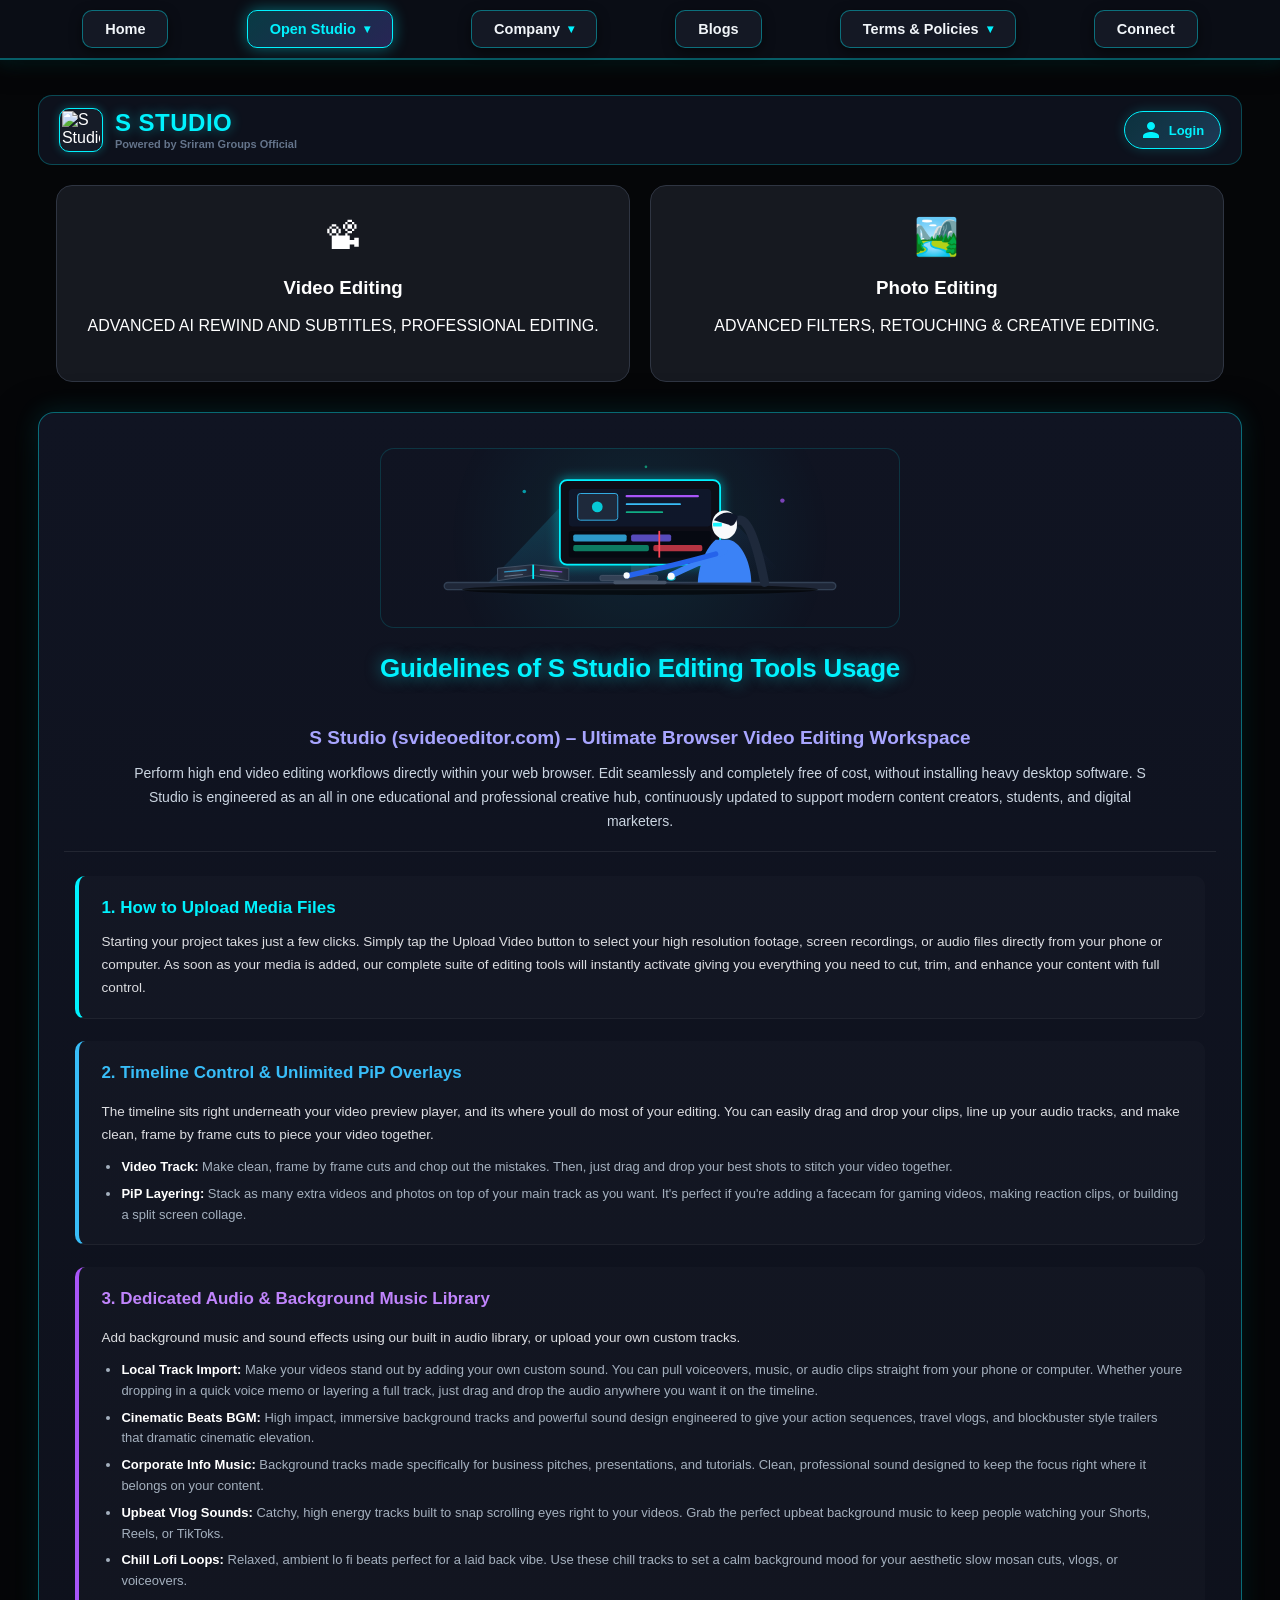
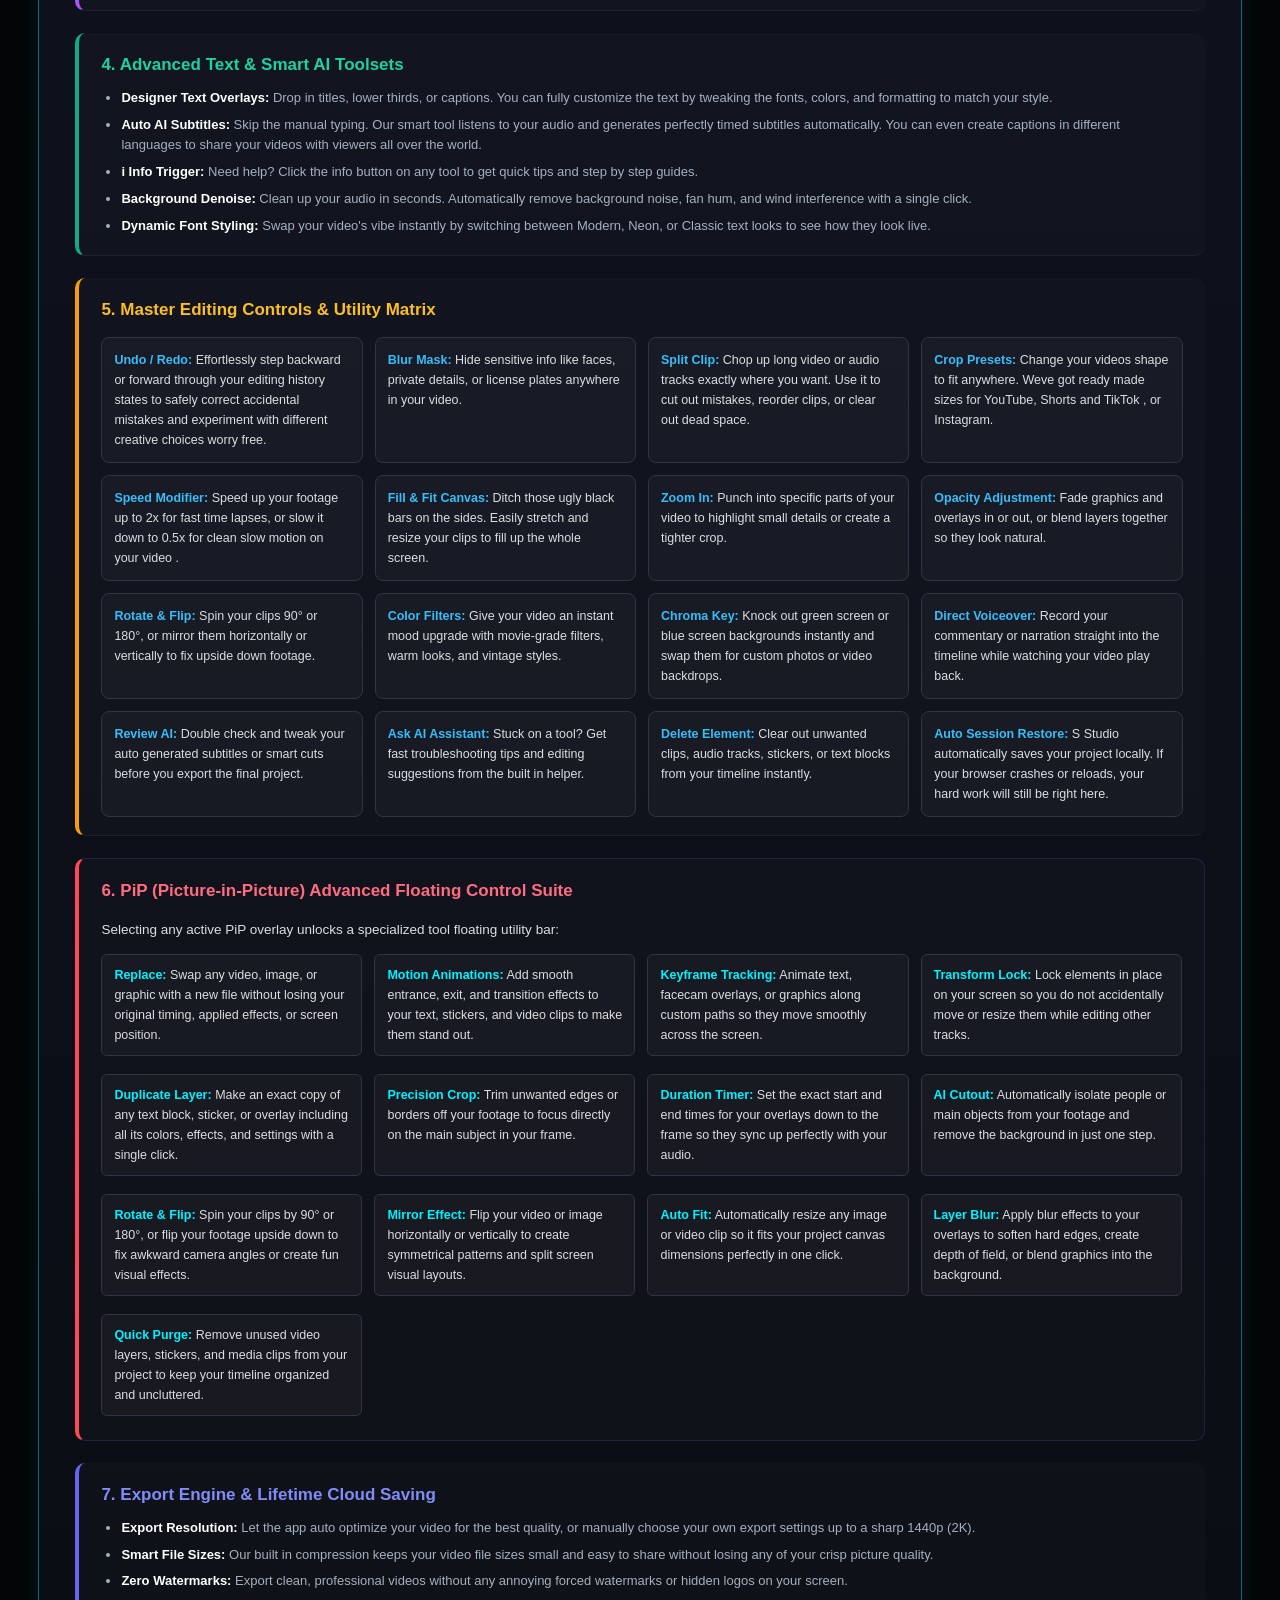
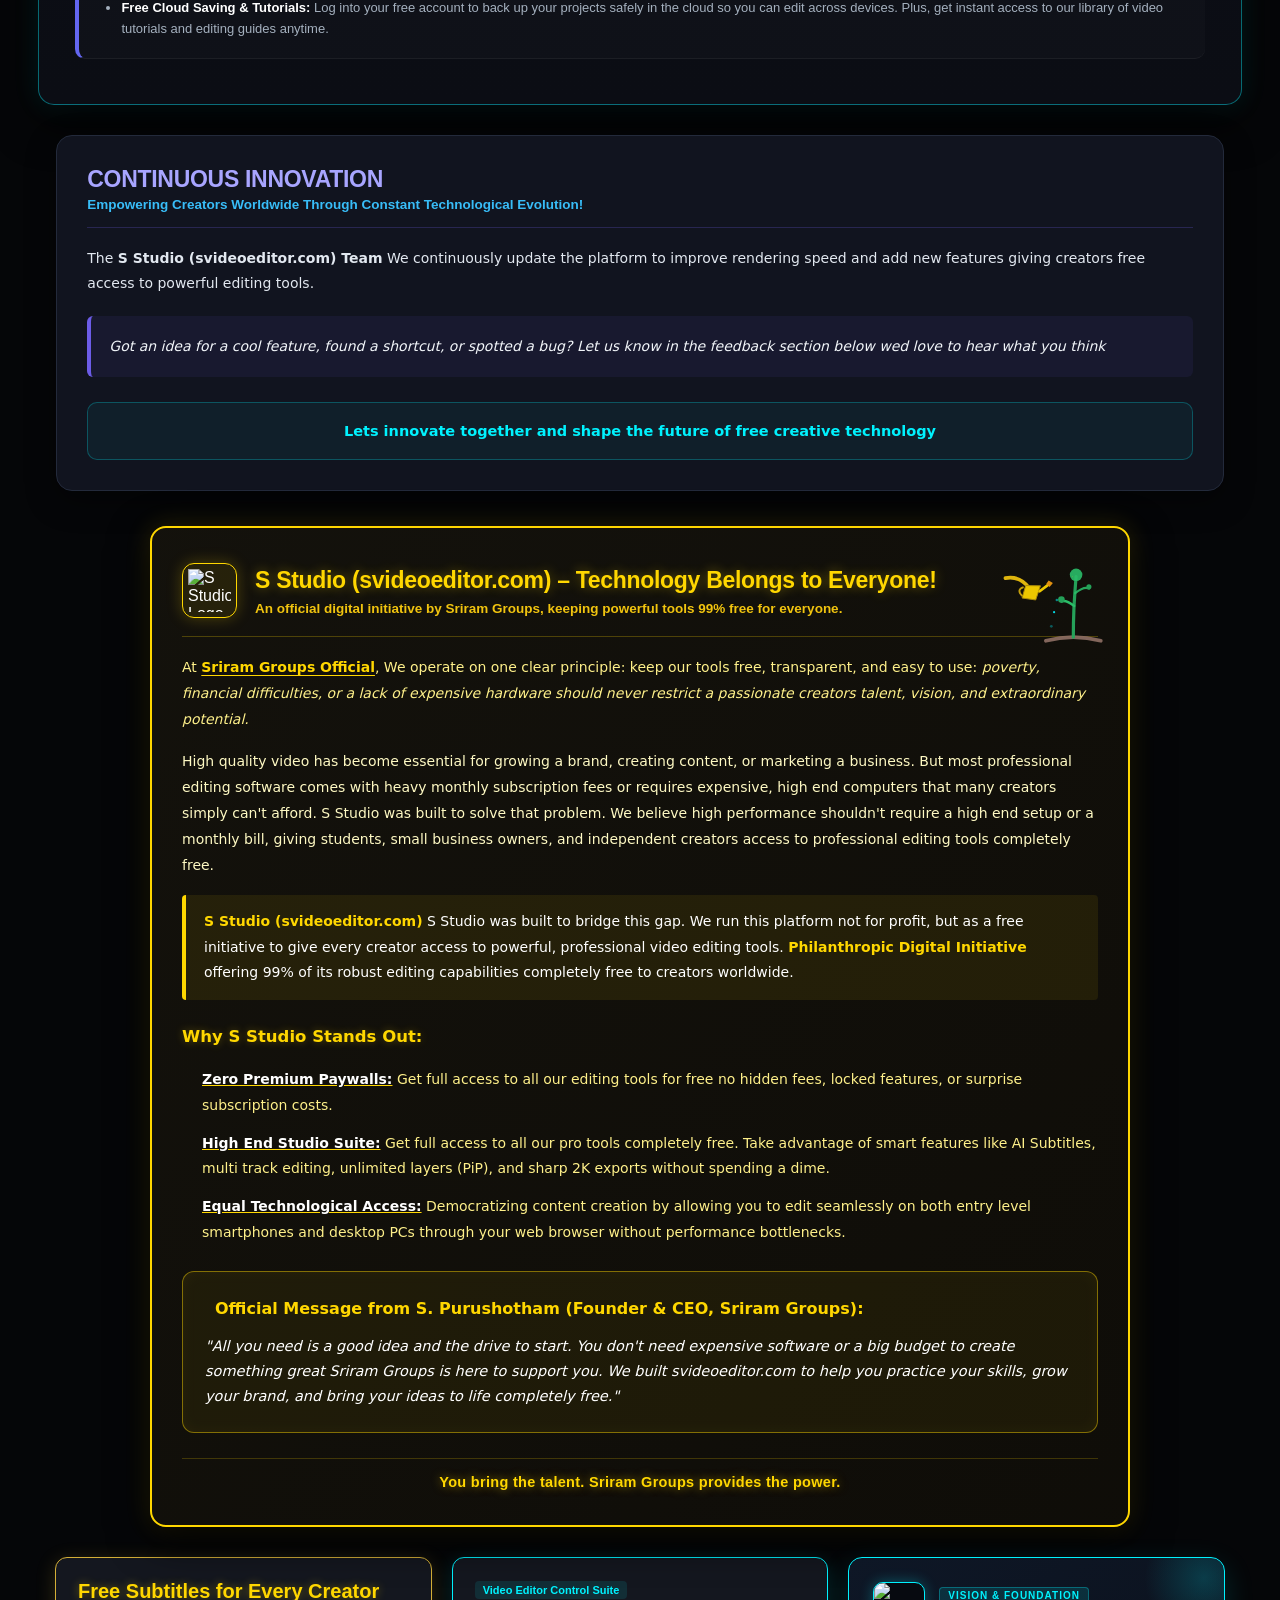
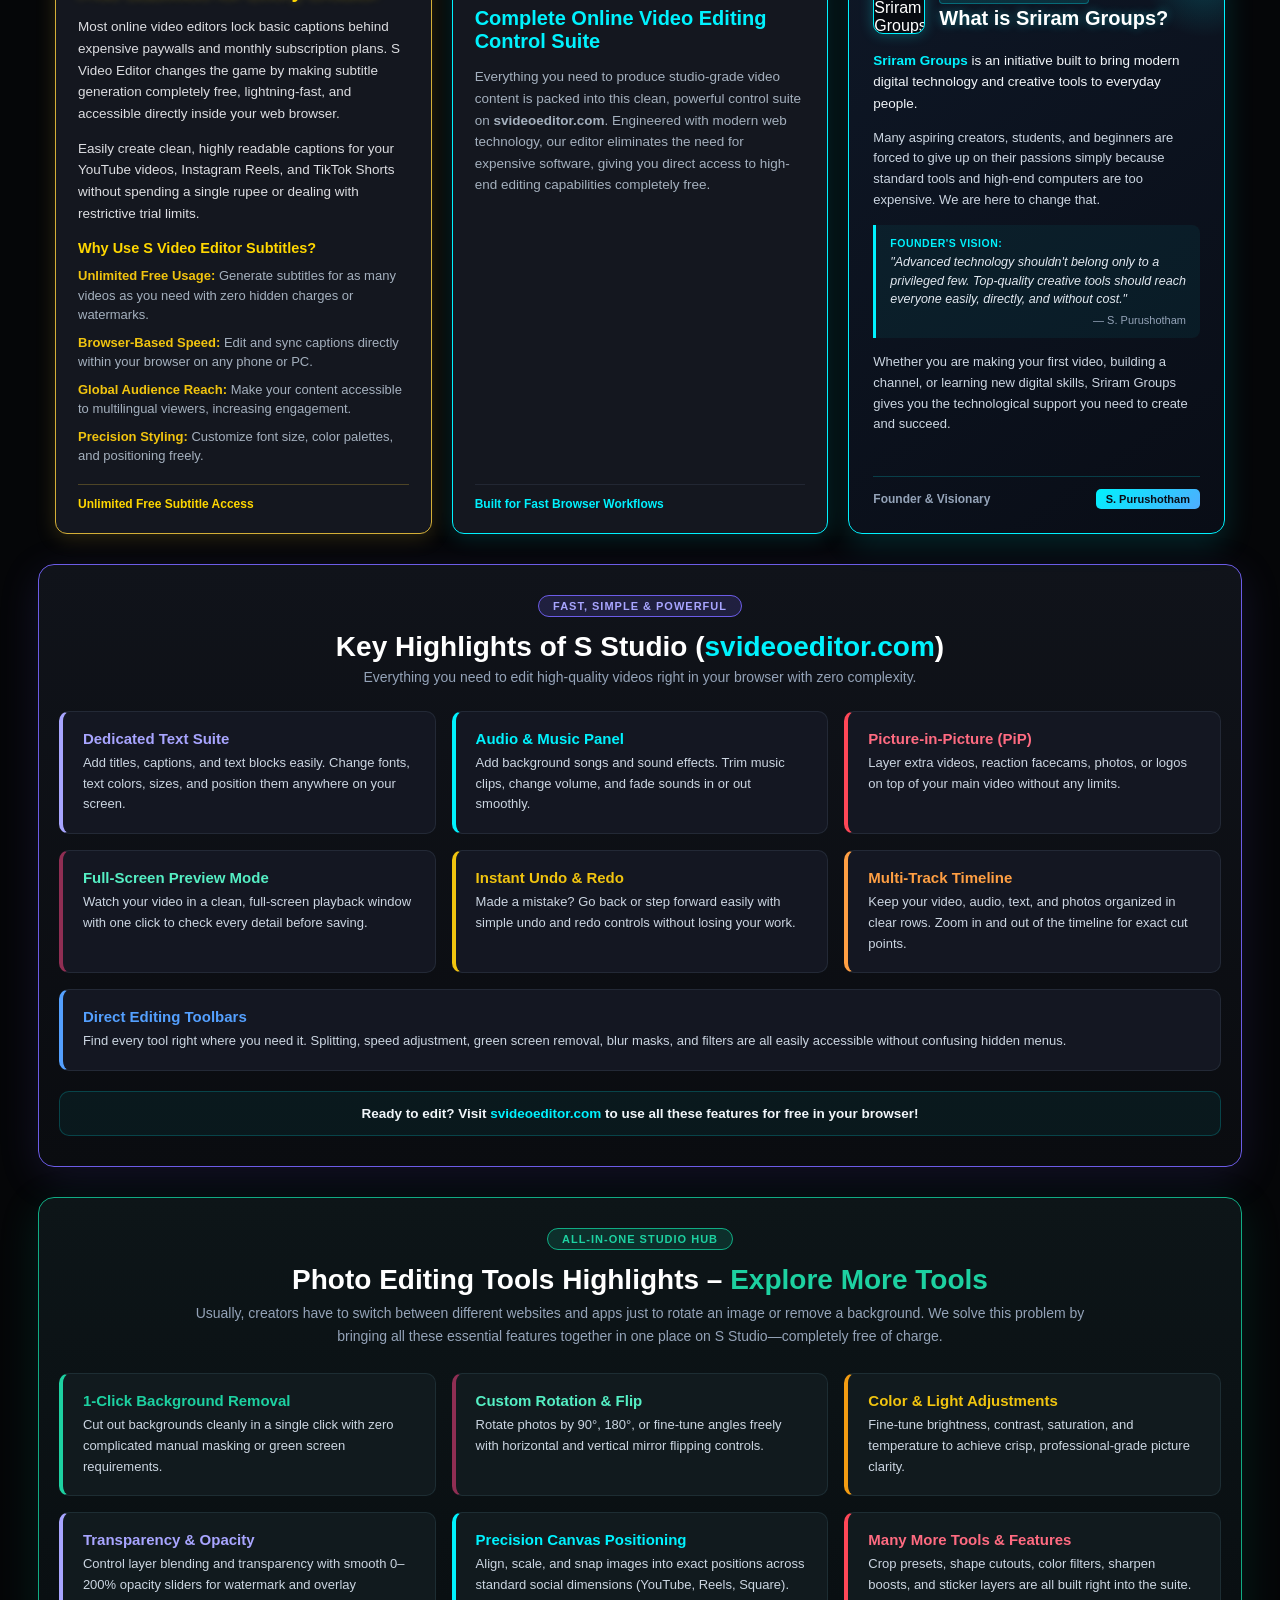
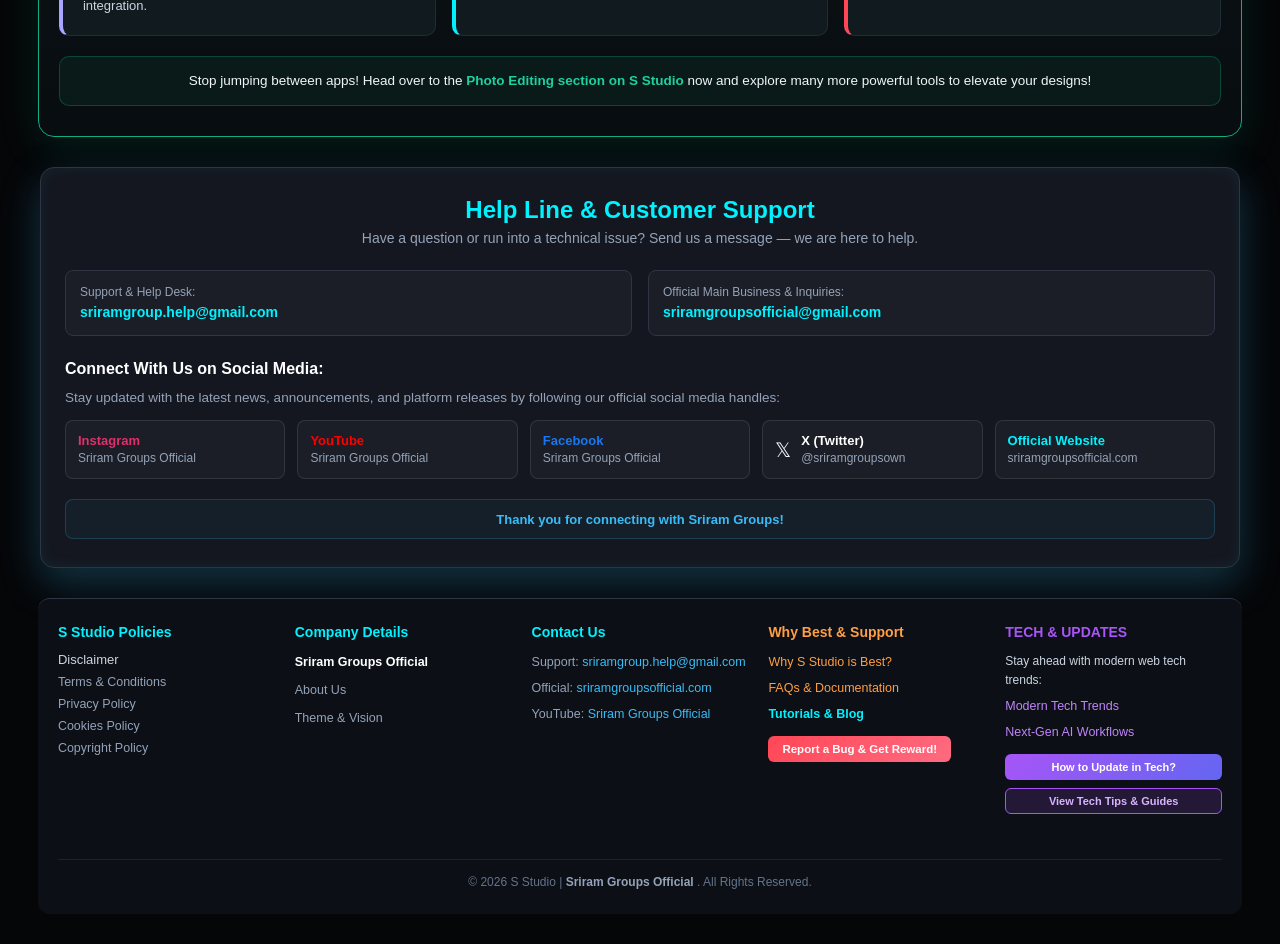
==== index.html @ e17cec31 "Update index.html" ====
<!DOCTYPE html>
<html lang="en">
<head>
    <meta charset="UTF-8">
    <script async src="https://pagead2.googlesyndication.com/pagead/js/adsbygoogle.js?client=ca-pub-6989714433605558" crossorigin="anonymous"></script>
    <meta name="viewport" content="width=device-width, initial-scale=1.0">
    <title>S - Premium Studio</title>
    <link rel="stylesheet" href="style.css">
    
    <!-- Google tag (gtag.js) -->
    <script async src="https://www.googletagmanager.com/gtag/js?id=G-0Y8V3GGLC6"></script>
    <script>
      window.dataLayer = window.dataLayer || [];
      function gtag(){dataLayer.push(arguments);}
      gtag('js', new Date());
      gtag('config', 'G-0Y8V3GGLC6');
    </script>
</head>
<body>

<!-- ========================================================================== -->
        <!-- 🌐 EXPANDED STICKY TOP NAVIGATION BAR (WITH DIRECT STUDIO ACCESS) -->
        <!-- ========================================================================== -->
        <nav class="home-sticky-navbar">
            <div class="sticky-nav-inner">
                
                <!-- Home Link -->
                <button class="nav-link-btn" onclick="scrollToTopHome()">
                     Home
                </button>

                <!--  DIRECT STUDIO LAUNCHER (VIDEO & PHOTO EDITING) -->
                <div class="nav-dropdown-item" id="editorLaunchDropdown">
                    <button class="nav-link-btn nav-btn-highlight" onclick="toggleNavDropdown('editorLaunchDropdown')">
                         Open Studio <span class="nav-arrow-icon">▾</span>
                    </button>
                    <div class="nav-sub-menu">
                        <a href="javascript:void(0)" onclick="enterStudio('video'); closeAllNavDropdowns();">
                            📽 Video Editing Studio
                        </a>
                        <a href="javascript:void(0)" onclick="enterStudio('photo'); closeAllNavDropdowns();">
                            🏞️ Photo Editing Studio
                        </a>
                    </div>
                </div>

                <!-- Company Dropdown -->
                <div class="nav-dropdown-item" id="companyDropdown">
                    <button class="nav-link-btn" onclick="toggleNavDropdown('companyDropdown')">
                        Company <span class="nav-arrow-icon">▾</span>
                    </button>
                    <div class="nav-sub-menu">
                        <a href="javascript:void(0)" onclick="toggleModal('aboutModal', true); closeAllNavDropdowns();">About Us</a>
                        <a href="https://sriramgroupsofficial.com/" target="_blank" rel="noopener noreferrer" onclick="closeAllNavDropdowns();">Sriram Groups Official</a>
                    </div>
                </div>

                <!-- Blogs Button -->
                <a href="blog.html" class="nav-link-btn nav-anchor-link">
                     Blogs
                </a>

                <!-- Terms & Conditions Dropdown -->
                <div class="nav-dropdown-item" id="termsDropdown">
                    <button class="nav-link-btn" onclick="toggleNavDropdown('termsDropdown')">
                        Terms & Policies <span class="nav-arrow-icon">▾</span>
                    </button>
                    <div class="nav-sub-menu">
                        <a href="terms.html" onclick="closeAllNavDropdowns();">Terms & Conditions</a>
                        <a href="javascript:void(0)" onclick="toggleModal('privacyModal', true); closeAllNavDropdowns();">Privacy Policy</a>
                        <a href="javascript:void(0)" onclick="showFullPageModal('disclaimer'); closeAllNavDropdowns();">Disclaimer & Other Terms</a>
                    </div>
                </div>

                <!-- Connect Button -->
                <button class="nav-link-btn" onclick="scrollToSupportChannels()">
                     Connect
                </button>

            </div>
        </nav>
    
    <!-- ========================================================================== -->
    <!-- 1. INTRO PAGE / WORKSPACE SELECTOR & LANDING CONTENT -->
    <!-- ========================================================================== -->
    <div id="introPage">
        
        <!-- Top Header Bar: Left Title & Right Corner Login Icon -->
<div style="width: 98%; max-width: 1400px; margin: 15px auto 20px auto; display: flex; align-items: center; justify-content: space-between; padding: 12px 20px; background: rgba(16, 20, 32, 0.85); backdrop-filter: blur(12px); border: 1px solid rgba(0, 242, 254, 0.25); border-radius: 14px; box-sizing: border-box;">
    
    <!-- Left Side: Title & Subtitle -->
    <div style="display: flex; align-items: center; gap: 12px;">
        <div style="width: 44px; height: 44px; border-radius: 10px; border: 1.5px solid #00f2fe; padding: 2px; background: #161c28; display: flex; align-items: center; justify-content: center; box-shadow: 0 0 10px rgba(0, 242, 254, 0.3);">
            <img src="https://lh3.googleusercontent.com/d/1F4GgiyEVVlRXOWlmJ_IGBYpiTJH6Yot-" alt="S Studio Logo" style="width: 100%; height: 100%; object-fit: contain;">
        </div>
        <div>
            <h1 style="color: #00f2fe; font-size: 24px; margin: 0; font-weight: 800; letter-spacing: 0.5px; text-shadow: 0 0 12px rgba(0, 242, 254, 0.45); line-height: 1.1;">S STUDIO</h1>
            <p style="color: #64748b; font-size: 11px; margin: 2px 0 0 0; font-weight: 600;">Powered by Sriram Groups Official</p>
        </div>
    </div>

    <!-- Right Side: User Icon Login Button -->
    <div>
        <button onclick="openRegisterIdLoginModal()" style="display: flex; align-items: center; gap: 8px; background: linear-gradient(135deg, rgba(0, 242, 254, 0.15), rgba(79, 172, 254, 0.25)); border: 1.5px solid #00f2fe; color: #00f2fe; padding: 8px 16px; border-radius: 30px; font-size: 13px; font-weight: 700; cursor: pointer; transition: all 0.25s ease; box-shadow: 0 0 12px rgba(0, 242, 254, 0.2);" onmouseover="this.style.background='#00f2fe'; this.style.color='#000000'; this.style.boxShadow='0 0 20px rgba(0, 242, 254, 0.6)';" onmouseout="this.style.background='linear-gradient(135deg, rgba(0, 242, 254, 0.15), rgba(79, 172, 254, 0.25))'; this.style.color='#00f2fe'; this.style.boxShadow='0 0 12px rgba(0, 242, 254, 0.2)';">
            <!-- Animated SVG User Icon -->
            <svg viewBox="0 0 24 24" width="20" height="20" fill="currentColor">
                <path d="M12 12c2.7 0 4.8-2.1 4.8-4.8S14.7 2.4 12 2.4 7.2 4.5 7.2 7.2 9.3 12 12 12zm0 2.4c-3.2 0-9.6 1.6-9.6 4.8v2.4h19.2v-2.4c0-3.2-6.4-4.8-9.6-4.8z"/>
            </svg>
            <span>Login</span>
        </button>
    </div>

</div>
        <!-- Workspace Choice Cards -->
        <div class="workspace-choice-container">
            <!-- Video Editing Card -->
            <div class="choice-card active-studio" onclick="enterStudio('video')">
                <span class="choice-icon">📽</span>
                <h3>Video Editing</h3>
                <p>ADVANCED AI REWIND AND SUBTITLES, PROFESSIONAL EDITING.</p>
            </div>
            
            <input type="file" id="videoInput" accept="video/*" onchange="loadVideo(event)" style="display: none;">
            
            <!-- Photo Editing Card -->
            <div class="choice-card active-studio" onclick="enterStudio('photo')">
                <span class="choice-icon">🏞️</span>
                <h3>Photo Editing</h3>
                <p>ADVANCED FILTERS, RETOUCHING & CREATIVE EDITING.</p>
            </div>

            <input type="file" id="photoInput" accept="image/*" style="display: none;" onchange="loadPhoto(event)">
        </div>

        <!-- Scrollable User Guide Box -->
        <!-- ========================================================================== -->
<!-- 🚀 FULL-PAGE GUIDELINES WORKSPACE WITH INTERACTIVE CREATOR WORKSTATION ANIMATION -->
<!-- ========================================================================== -->
<div id="sStudioScrollableGuide" class="scrollable-guide-box" style="width: 98% !important; max-width: 1400px !important; margin: 30px auto !important; background: linear-gradient(180deg, #101422 0%, #0b0d14 100%) !important; border: 1.5px solid rgba(0, 242, 254, 0.4) !important; border-radius: 16px !important; padding: 35px 25px !important; box-shadow: 0 15px 45px rgba(0, 0, 0, 0.8), 0 0 25px rgba(0, 242, 254, 0.15) !important; box-sizing: border-box !important;">
    <div class="scrollable-guide-content">
        
        <!-- 🎨 CUSTOM PURE-CODE ANIMATED WORKSTATION (BOY EDITING & STUDYING CODE/BOOK) -->
        <div style="display: flex; flex-direction: column; align-items: center; justify-content: center; margin-bottom: 25px;">
            
            <div style="width: 100%; max-width: 520px; height: 180px; position: relative; display: flex; align-items: center; justify-content: center; background: radial-gradient(circle, rgba(0, 242, 254, 0.08) 0%, rgba(16, 20, 34, 0) 70%); border-radius: 14px; overflow: hidden; border: 1px solid rgba(0, 242, 254, 0.15);">
                <svg viewBox="0 0 500 200" width="100%" height="100%" xmlns="http://www.w3.org/2000/svg">
                    <defs>
                        <!-- Glow Filters -->
                        <filter id="neonScreenGlow" x="-20%" y="-20%" width="140%" height="140%">
                            <feGaussianBlur stdDeviation="6" result="blur" />
                            <feComposite in="SourceGraphic" in2="blur" operator="over" />
                        </filter>
                        <!-- Screen Light Beam Gradient -->
                        <linearGradient id="monitorLightCone" x1="0%" y1="0%" x2="100%" y2="80%">
                            <stop offset="0%" stop-color="#00f2fe" stop-opacity="0.35" />
                            <stop offset="100%" stop-color="#6c5ce7" stop-opacity="0.0" />
                        </linearGradient>
                        <linearGradient id="bookPageGrad" x1="0%" y1="0%" x2="100%" y2="0%">
                            <stop offset="0%" stop-color="#1e2638" />
                            <stop offset="50%" stop-color="#2d3748" />
                            <stop offset="100%" stop-color="#1e2638" />
                        </linearGradient>
                    </defs>

                    <!-- Desk Base Surface -->
                    <rect x="30" y="150" width="440" height="8" rx="4" fill="#1f2738" stroke="#334155" stroke-width="1.5" />
                    
                    <!-- Ambient Desk Shadow -->
                    <ellipse cx="250" cy="158" rx="200" ry="6" fill="rgba(0,0,0,0.6)" />

                    <!-- Screen Light Cone Projected onto Desk & Boy -->
                    <polygon points="170,55 330,55 420,150 80,150" fill="url(#monitorLightCone)" opacity="0.6" />

                    <!-- 🖥️ MAIN DUAL-MONITOR SETUP (STUDIO WORKSPACE) -->
                    <!-- Stand -->
                    <rect x="240" y="125" width="20" height="25" fill="#334155" />
                    <rect x="220" y="148" width="60" height="4" rx="2" fill="#475569" />
                    
                    <!-- Screen Body -->
                    <rect x="160" y="35" width="180" height="95" rx="8" fill="#090d16" stroke="#00f2fe" stroke-width="2" filter="url(#neonScreenGlow)" />
                    
                    <!-- Inside Screen: Video Timeline & Moving Playhead Code Animation -->
                    <!-- Video Clip Tracks -->
                    <rect x="170" y="45" width="160" height="42" rx="4" fill="#0f172a" />
                    <!-- Video Preview Miniature -->
                    <rect x="180" y="50" width="45" height="30" rx="3" fill="#1e293b" stroke="#38bdf8" stroke-width="1" />
                    <circle cx="202" cy="65" r="6" fill="#00f2fe" opacity="0.8" />
                    
                    <!-- Code Lines in Upper Screen -->
                    <line x1="235" y1="53" x2="315" y2="53" stroke="#a855f7" stroke-width="2.5" stroke-linecap="round" />
                    <line x1="235" y1="62" x2="295" y2="62" stroke="#38bdf8" stroke-width="2" stroke-linecap="round" />
                    <line x1="235" y1="71" x2="275" y2="71" stroke="#10ac84" stroke-width="2" stroke-linecap="round" />

                    <!-- Horizontal Multi-track Timeline -->
                    <rect x="170" y="92" width="160" height="30" rx="3" fill="#060911" />
                    <rect x="175" y="96" width="60" height="8" rx="2" fill="#38bdf8" opacity="0.8" />
                    <rect x="240" y="96" width="45" height="8" rx="2" fill="#6c5ce7" opacity="0.8" />
                    <rect x="175" y="108" width="85" height="7" rx="2" fill="#10ac84" opacity="0.7" />
                    <rect x="265" y="108" width="55" height="7" rx="2" fill="#ff4757" opacity="0.7" />

                    <!-- Moving Laser Playhead Scrubber -->
                    <line x1="225" y1="92" x2="225" y2="122" stroke="#ff4757" stroke-width="2">
                        <animate attributeName="x1" values="175;320;175" dur="4s" repeatCount="indefinite" />
                        <animate attributeName="x2" values="175;320;175" dur="4s" repeatCount="indefinite" />
                    </line>

                    <!-- Keyboard & Mouse on Desk -->
                    <rect x="205" y="142" width="65" height="6" rx="2" fill="#334155" stroke="#475569" stroke-width="1" />
                    <ellipse cx="285" cy="145" rx="5" ry="3" fill="#00f2fe" opacity="0.7" />

                    <!-- 📖 OPEN CODE & EDITING REFERENCE MANUAL (LEFT/MIDDLE) -->
                    <!-- Book Spine & Pages -->
                    <path d="M 90 148 L 130 142 L 130 130 L 90 134 Z" fill="url(#bookPageGrad)" stroke="#475569" stroke-width="1" />
                    <path d="M 130 142 L 170 148 L 170 134 L 130 130 Z" fill="url(#bookPageGrad)" stroke="#475569" stroke-width="1" />
                    <!-- Book Ribbon Marker -->
                    <path d="M 130 130 L 130 146" stroke="#00f2fe" stroke-width="2" />
                    <!-- Code Text Lines on Opened Book Pages -->
                    <line x1="98" y1="138" x2="122" y2="136" stroke="#38bdf8" stroke-width="1.5" stroke-linecap="round" opacity="0.7" />
                    <line x1="98" y1="143" x2="118" y2="141" stroke="#94a3b8" stroke-width="1.2" stroke-linecap="round" opacity="0.6" />
                    <line x1="138" y1="136" x2="162" y2="138" stroke="#a855f7" stroke-width="1.5" stroke-linecap="round" opacity="0.7" />
                    <line x1="138" y1="141" x2="158" y2="143" stroke="#94a3b8" stroke-width="1.2" stroke-linecap="round" opacity="0.6" />

                    <!-- 🧑‍💻 YOUNG CREATOR / DEVELOPER EDITING & STUDYING -->
                    <!-- Chair Back -->
                    <path d="M 360 80 Q 375 75 390 150" stroke="#1e293b" stroke-width="10" stroke-linecap="round" fill="none" />
                    
                    <!-- Creator Head (With Focused Eyeline toward Screen & Book) -->
                    <ellipse cx="345" cy="85" rx="14" ry="16" fill="#f8fafc" />
                    <!-- Modern Hair -->
                    <path d="M 333 80 Q 345 65 360 76 Q 355 90 350 85 Z" fill="#0f172a" />
                    <!-- Sleek Tech Glasses / AR Eyewear Glow -->
                    <rect x="332" y="83" width="10" height="4" rx="1" fill="#00f2fe">
                        <animate attributeName="opacity" values="0.7;1;0.7" dur="2s" repeatCount="indefinite" />
                    </rect>

                    <!-- Body / Hoodie (Engaged in Coding & Editing) -->
                    <path d="M 335 102 C 320 115 315 140 315 150 L 375 150 C 375 130 365 105 350 102 Z" fill="#3b82f6" />
                    
                    <!-- Creator Arms Typing on Keyboard & Pointing to Screen -->
                    <!-- Right Arm resting forward on desk near mouse -->
                    <path d="M 345 115 Q 310 130 285 142" stroke="#3b82f6" stroke-width="7" stroke-linecap="round" fill="none" />
                    <circle cx="285" cy="143" r="4" fill="#f8fafc" />

                    <!-- Left Arm tilted toward notebook / keyboard -->
                    <path d="M 335 118 Q 280 132 235 141" stroke="#2563eb" stroke-width="6" stroke-linecap="round" fill="none">
                        <animateTransform attributeName="transform" type="rotate" values="0 335 118; -2 335 118; 0 335 118" dur="1.5s" repeatCount="indefinite" />
                    </path>
                    <circle cx="235" cy="142" r="3.5" fill="#f8fafc" />

                    <!-- Floating Ambient Technology Particles -->
                    <circle cx="120" cy="50" r="2" fill="#00f2fe" opacity="0.6">
                        <animate attributeName="cy" values="50;40;50" dur="3s" repeatCount="indefinite" />
                    </circle>
                    <circle cx="410" cy="60" r="2.5" fill="#a855f7" opacity="0.7">
                        <animate attributeName="cy" values="60;45;60" dur="2.5s" repeatCount="indefinite" />
                    </circle>
                    <circle cx="250" cy="20" r="1.5" fill="#10ac84" opacity="0.8">
                        <animate attributeName="cx" values="250;260;250" dur="4s" repeatCount="indefinite" />
                    </circle>
                </svg>
            </div>

            <!-- Main Guidelines Centered Neon Title -->
            <div style="text-align: center; margin-top: 18px;">
                <h1 style="font-size: 26px; font-weight: 800; margin: 0 0 6px 0; font-family: -apple-system, BlinkMacSystemFont, 'Segoe UI', Roboto, sans-serif; color: #00f2fe; text-shadow: 0 0 15px rgba(0, 242, 254, 0.5); display: inline-block; letter-spacing: -0.3px;">
                    Guidelines of S Studio Editing Tools Usage
                </h1>
            </div>

        </div>

        <header class="guide-mini-header" style="margin-bottom: 24px; text-align: center; border-bottom: 1px solid rgba(255, 255, 255, 0.08); padding-bottom: 18px;">
            <h2 style="font-size: 19px; color: #a8a5ff; margin-bottom: 8px; font-weight: 700;">S Studio (svideoeditor.com) – Ultimate Browser Video Editing Workspace</h2>
            <p style="font-size: 14px; color: #cbd5e1; line-height: 1.7; max-width: 1050px; margin: 0 auto;">Perform high end video editing workflows directly within your web browser. Edit seamlessly and completely free of cost, without installing heavy desktop software. S Studio is engineered as an all in one educational and professional creative hub, continuously updated to support modern content creators, students, and digital marketers.</p>
        </header>

        <!-- Section 1 -->
        <section class="guide-section" style="margin-bottom: 22px; background: rgba(255, 255, 255, 0.02); padding: 18px 22px; border-radius: 10px; border-left: 4px solid #00f2fe;">
            <h3 style="font-size: 17px; color: #00f2fe; margin: 0 0 8px 0; font-weight: 700;">1. How to Upload Media Files</h3>
            <p style="font-size: 13.5px; color: #dcdde1; line-height: 1.7; margin: 0;">Starting your project takes just a few clicks. Simply tap the Upload Video button to select your high resolution footage, screen recordings, or audio files directly from your phone or computer. As soon as your media is added, our complete suite of editing tools will instantly activate giving you everything you need to cut, trim, and enhance your content with full control.</p>
        </section>

        <!-- Section 2 -->
        <section class="guide-section" style="margin-bottom: 22px; background: rgba(255, 255, 255, 0.02); padding: 18px 22px; border-radius: 10px; border-left: 4px solid #38bdf8;">
            <h3 style="font-size: 17px; color: #38bdf8; margin: 0 0 8px 0; font-weight: 700;">2. Timeline Control & Unlimited PiP Overlays</h3>
            <p style="font-size: 13.5px; color: #dcdde1; line-height: 1.7; margin-bottom: 10px;">The timeline sits right underneath your video preview player, and its where youll do most of your editing. You can easily drag and drop your clips, line up your audio tracks, and make clean, frame by frame cuts to piece your video together.</p>
            <ul style="font-size: 13.5px; color: #dcdde1; line-height: 1.7; padding-left: 20px; margin: 0;">
                <li style="margin-bottom: 6px;"><strong style="color: #ffffff;">Video Track:</strong> Make clean, frame by frame cuts and chop out the mistakes. Then, just drag and drop your best shots to stitch your video together.</li>
                <li><strong style="color: #ffffff;">PiP Layering:</strong> Stack as many extra videos and photos on top of your main track as you want. It's perfect if you're adding a facecam for gaming videos, making reaction clips, or building a split screen collage.</li>
            </ul>
        </section>

        <!-- Section 3 -->
        <section class="guide-section" style="margin-bottom: 22px; background: rgba(255, 255, 255, 0.02); padding: 18px 22px; border-radius: 10px; border-left: 4px solid #a855f7;">
            <h3 style="font-size: 17px; color: #c084fc; margin: 0 0 8px 0; font-weight: 700;">3. Dedicated Audio & Background Music Library</h3>
            <p style="font-size: 13.5px; color: #dcdde1; line-height: 1.7; margin-bottom: 10px;">Add background music and sound effects using our built in audio library, or upload your own custom tracks.</p>
            <ul style="font-size: 13.5px; color: #dcdde1; line-height: 1.7; padding-left: 20px; margin: 0;">
                <li style="margin-bottom: 6px;"><strong style="color: #ffffff;">Local Track Import:</strong> Make your videos stand out by adding your own custom sound. You can pull voiceovers, music, or audio clips straight from your phone or computer. Whether youre dropping in a quick voice memo or layering a full track, just drag and drop the audio anywhere you want it on the timeline.</li>
                <li style="margin-bottom: 6px;"><strong style="color: #ffffff;">Cinematic Beats BGM:</strong> High impact, immersive background tracks and powerful sound design engineered to give your action sequences, travel vlogs, and blockbuster style trailers that dramatic cinematic elevation.</li>
                <li style="margin-bottom: 6px;"><strong style="color: #ffffff;">Corporate Info Music:</strong> Background tracks made specifically for business pitches, presentations, and tutorials. Clean, professional sound designed to keep the focus right where it belongs on your content.</li>
                <li style="margin-bottom: 6px;"><strong style="color: #ffffff;">Upbeat Vlog Sounds:</strong> Catchy, high energy tracks built to snap scrolling eyes right to your videos. Grab the perfect upbeat background music to keep people watching your Shorts, Reels, or TikToks.</li>
                <li><strong style="color: #ffffff;">Chill Lofi Loops:</strong> Relaxed, ambient lo fi beats perfect for a laid back vibe. Use these chill tracks to set a calm background mood for your aesthetic slow mosan cuts, vlogs, or voiceovers.</li>
            </ul>
        </section>

        <!-- Section 4 -->
        <section class="guide-section" style="margin-bottom: 22px; background: rgba(255, 255, 255, 0.02); padding: 18px 22px; border-radius: 10px; border-left: 4px solid #10ac84;">
            <h3 style="font-size: 17px; color: #1dd1a1; margin: 0 0 8px 0; font-weight: 700;">4. Advanced Text & Smart AI Toolsets</h3>
            <ul style="font-size: 13.5px; color: #dcdde1; line-height: 1.7; padding-left: 20px; margin: 0;">
                <li style="margin-bottom: 6px;"><strong style="color: #ffffff;">Designer Text Overlays:</strong> Drop in titles, lower thirds, or captions. You can fully customize the text by tweaking the fonts, colors, and formatting to match your style.</li>
                <li style="margin-bottom: 6px;"><strong style="color: #ffffff;">Auto AI Subtitles:</strong> Skip the manual typing. Our smart tool listens to your audio and generates perfectly timed subtitles automatically. You can even create captions in different languages to share your videos with viewers all over the world.</li>
                <li style="margin-bottom: 6px;"><strong style="color: #ffffff;">i Info Trigger:</strong> Need help? Click the info button on any tool to get quick tips and step by step guides.</li>
                <li style="margin-bottom: 6px;"><strong style="color: #ffffff;">Background Denoise:</strong> Clean up your audio in seconds. Automatically remove background noise, fan hum, and wind interference with a single click.</li>
                <li><strong style="color: #ffffff;">Dynamic Font Styling:</strong> Swap your video's vibe instantly by switching between Modern, Neon, or Classic text looks to see how they look live.</li>
            </ul>
        </section>

        <!-- Section 5 -->
        <section class="guide-section" style="margin-bottom: 22px; background: rgba(255, 255, 255, 0.02); padding: 18px 22px; border-radius: 10px; border-left: 4px solid #f59e0b;">
            <h3 style="font-size: 17px; color: #fbbf24; margin: 0 0 12px 0; font-weight: 700;">5. Master Editing Controls & Utility Matrix</h3>
            <div class="step-card-grid" style="display: grid; grid-template-columns: repeat(auto-fit, minmax(260px, 1fr)); gap: 12px;">
                <div style="background: rgba(255,255,255,0.03); padding: 12px; border-radius: 8px; border: 1px solid #2f3542; font-size: 12.5px; color: #dcdde1; line-height: 1.6;"><strong style="color: #38bdf8;">Undo / Redo:</strong> Effortlessly step backward or forward through your editing history states to safely correct accidental mistakes and experiment with different creative choices worry free.</div>
                <div style="background: rgba(255,255,255,0.03); padding: 12px; border-radius: 8px; border: 1px solid #2f3542; font-size: 12.5px; color: #dcdde1; line-height: 1.6;"><strong style="color: #38bdf8;">Blur Mask:</strong> Hide sensitive info like faces, private details, or license plates anywhere in your video.</div>
                <div style="background: rgba(255,255,255,0.03); padding: 12px; border-radius: 8px; border: 1px solid #2f3542; font-size: 12.5px; color: #dcdde1; line-height: 1.6;"><strong style="color: #38bdf8;">Split Clip:</strong> Chop up long video or audio tracks exactly where you want. Use it to cut out mistakes, reorder clips, or clear out dead space.</div>
                <div style="background: rgba(255,255,255,0.03); padding: 12px; border-radius: 8px; border: 1px solid #2f3542; font-size: 12.5px; color: #dcdde1; line-height: 1.6;"><strong style="color: #38bdf8;">Crop Presets:</strong> Change your videos shape to fit anywhere. Weve got ready made sizes for YouTube, Shorts and TikTok , or Instagram.</div>
                <div style="background: rgba(255,255,255,0.03); padding: 12px; border-radius: 8px; border: 1px solid #2f3542; font-size: 12.5px; color: #dcdde1; line-height: 1.6;"><strong style="color: #38bdf8;">Speed Modifier:</strong> Speed up your footage up to 2x for fast time lapses, or slow it down to 0.5x for clean slow motion on your video .</div>
                <div style="background: rgba(255,255,255,0.03); padding: 12px; border-radius: 8px; border: 1px solid #2f3542; font-size: 12.5px; color: #dcdde1; line-height: 1.6;"><strong style="color: #38bdf8;">Fill & Fit Canvas:</strong> Ditch those ugly black bars on the sides. Easily stretch and resize your clips to fill up the whole screen.</div>
                <div style="background: rgba(255,255,255,0.03); padding: 12px; border-radius: 8px; border: 1px solid #2f3542; font-size: 12.5px; color: #dcdde1; line-height: 1.6;"><strong style="color: #38bdf8;">Zoom In:</strong> Punch into specific parts of your video to highlight small details or create a tighter crop.</div>
                <div style="background: rgba(255,255,255,0.03); padding: 12px; border-radius: 8px; border: 1px solid #2f3542; font-size: 12.5px; color: #dcdde1; line-height: 1.6;"><strong style="color: #38bdf8;">Opacity Adjustment:</strong> Fade graphics and overlays in or out, or blend layers together so they look natural.</div>
                <div style="background: rgba(255,255,255,0.03); padding: 12px; border-radius: 8px; border: 1px solid #2f3542; font-size: 12.5px; color: #dcdde1; line-height: 1.6;"><strong style="color: #38bdf8;">Rotate & Flip:</strong> Spin your clips 90° or 180°, or mirror them horizontally or vertically to fix upside down footage.</div>
                <div style="background: rgba(255,255,255,0.03); padding: 12px; border-radius: 8px; border: 1px solid #2f3542; font-size: 12.5px; color: #dcdde1; line-height: 1.6;"><strong style="color: #38bdf8;">Color Filters:</strong> Give your video an instant mood upgrade with movie-grade filters, warm looks, and vintage styles.</div>
                <div style="background: rgba(255,255,255,0.03); padding: 12px; border-radius: 8px; border: 1px solid #2f3542; font-size: 12.5px; color: #dcdde1; line-height: 1.6;"><strong style="color: #38bdf8;">Chroma Key:</strong> Knock out green screen or blue screen backgrounds instantly and swap them for custom photos or video backdrops.</div>
                <div style="background: rgba(255,255,255,0.03); padding: 12px; border-radius: 8px; border: 1px solid #2f3542; font-size: 12.5px; color: #dcdde1; line-height: 1.6;"><strong style="color: #38bdf8;">Direct Voiceover:</strong> Record your commentary or narration straight into the timeline while watching your video play back.</div>
                <div style="background: rgba(255,255,255,0.03); padding: 12px; border-radius: 8px; border: 1px solid #2f3542; font-size: 12.5px; color: #dcdde1; line-height: 1.6;"><strong style="color: #38bdf8;">Review AI:</strong> Double check and tweak your auto generated subtitles or smart cuts before you export the final project.</div>
                <div style="background: rgba(255,255,255,0.03); padding: 12px; border-radius: 8px; border: 1px solid #2f3542; font-size: 12.5px; color: #dcdde1; line-height: 1.6;"><strong style="color: #38bdf8;">Ask AI Assistant:</strong> Stuck on a tool? Get fast troubleshooting tips and editing suggestions from the built in helper.</div>
                <div style="background: rgba(255,255,255,0.03); padding: 12px; border-radius: 8px; border: 1px solid #2f3542; font-size: 12.5px; color: #dcdde1; line-height: 1.6;"><strong style="color: #38bdf8;">Delete Element:</strong> Clear out unwanted clips, audio tracks, stickers, or text blocks from your timeline instantly.</div>
                <div style="background: rgba(255,255,255,0.03); padding: 12px; border-radius: 8px; border: 1px solid #2f3542; font-size: 12.5px; color: #dcdde1; line-height: 1.6;"><strong style="color: #38bdf8;">Auto Session Restore:</strong> S Studio automatically saves your project locally. If your browser crashes or reloads, your hard work will still be right here.</div>
            </div>
        </section>

        <!-- Section 6: PIP Suite -->
        <section class="guide-section pip-highlight" style="margin-bottom: 22px; background: rgba(255, 255, 255, 0.02); padding: 18px 22px; border-radius: 10px; border-left: 4px solid #ff4757;">
            <h3 style="font-size: 17px; color: #ff6b81; margin: 0 0 8px 0; font-weight: 700;">6. PiP (Picture-in-Picture) Advanced Floating Control Suite</h3>
            <p style="font-size: 13.5px; color: #dcdde1; line-height: 1.7; margin-bottom: 12px;">Selecting any active PiP overlay unlocks a specialized tool floating utility bar:</p>
            <div class="pip-grid" style="display: grid; grid-template-columns: repeat(auto-fit, minmax(260px, 1fr)); gap: 12px;">
                <span style="background: rgba(255,255,255,0.03); padding: 10px 12px; border-radius: 6px; border: 1px solid #2f3542; font-size: 12.5px; color: #dcdde1; line-height: 1.6;"><strong style="color: #00f2fe;">Replace:</strong> Swap any video, image, or graphic with a new file without losing your original timing, applied effects, or screen position.</span>
                <span style="background: rgba(255,255,255,0.03); padding: 10px 12px; border-radius: 6px; border: 1px solid #2f3542; font-size: 12.5px; color: #dcdde1; line-height: 1.6;"><strong style="color: #00f2fe;">Motion Animations:</strong> Add smooth entrance, exit, and transition effects to your text, stickers, and video clips to make them stand out.</span>
                <span style="background: rgba(255,255,255,0.03); padding: 10px 12px; border-radius: 6px; border: 1px solid #2f3542; font-size: 12.5px; color: #dcdde1; line-height: 1.6;"><strong style="color: #00f2fe;">Keyframe Tracking:</strong> Animate text, facecam overlays, or graphics along custom paths so they move smoothly across the screen.</span>
                <span style="background: rgba(255,255,255,0.03); padding: 10px 12px; border-radius: 6px; border: 1px solid #2f3542; font-size: 12.5px; color: #dcdde1; line-height: 1.6;"><strong style="color: #00f2fe;">Transform Lock:</strong> Lock elements in place on your screen so you do not accidentally move or resize them while editing other tracks.</span>
                <span style="background: rgba(255,255,255,0.03); padding: 10px 12px; border-radius: 6px; border: 1px solid #2f3542; font-size: 12.5px; color: #dcdde1; line-height: 1.6;"><strong style="color: #00f2fe;">Duplicate Layer:</strong> Make an exact copy of any text block, sticker, or overlay including all its colors, effects, and settings with a single click.</span>
                <span style="background: rgba(255,255,255,0.03); padding: 10px 12px; border-radius: 6px; border: 1px solid #2f3542; font-size: 12.5px; color: #dcdde1; line-height: 1.6;"><strong style="color: #00f2fe;">Precision Crop:</strong> Trim unwanted edges or borders off your footage to focus directly on the main subject in your frame.</span>
                <span style="background: rgba(255,255,255,0.03); padding: 10px 12px; border-radius: 6px; border: 1px solid #2f3542; font-size: 12.5px; color: #dcdde1; line-height: 1.6;"><strong style="color: #00f2fe;">Duration Timer:</strong> Set the exact start and end times for your overlays down to the frame so they sync up perfectly with your audio.</span>
                <span style="background: rgba(255,255,255,0.03); padding: 10px 12px; border-radius: 6px; border: 1px solid #2f3542; font-size: 12.5px; color: #dcdde1; line-height: 1.6;"><strong style="color: #00f2fe;">AI Cutout:</strong> Automatically isolate people or main objects from your footage and remove the background in just one step.</span>
                <span style="background: rgba(255,255,255,0.03); padding: 10px 12px; border-radius: 6px; border: 1px solid #2f3542; font-size: 12.5px; color: #dcdde1; line-height: 1.6;"><strong style="color: #00f2fe;">Rotate & Flip:</strong> Spin your clips by 90° or 180°, or flip your footage upside down to fix awkward camera angles or create fun visual effects.</span>
                <span style="background: rgba(255,255,255,0.03); padding: 10px 12px; border-radius: 6px; border: 1px solid #2f3542; font-size: 12.5px; color: #dcdde1; line-height: 1.6;"><strong style="color: #00f2fe;">Mirror Effect:</strong> Flip your video or image horizontally or vertically to create symmetrical patterns and split screen visual layouts.</span>
                <span style="background: rgba(255,255,255,0.03); padding: 10px 12px; border-radius: 6px; border: 1px solid #2f3542; font-size: 12.5px; color: #dcdde1; line-height: 1.6;"><strong style="color: #00f2fe;">Auto Fit:</strong> Automatically resize any image or video clip so it fits your project canvas dimensions perfectly in one click.</span>
                <span style="background: rgba(255,255,255,0.03); padding: 10px 12px; border-radius: 6px; border: 1px solid #2f3542; font-size: 12.5px; color: #dcdde1; line-height: 1.6;"><strong style="color: #00f2fe;">Layer Blur:</strong> Apply blur effects to your overlays to soften hard edges, create depth of field, or blend graphics into the background.</span>
                <span style="background: rgba(255,255,255,0.03); padding: 10px 12px; border-radius: 6px; border: 1px solid #2f3542; font-size: 12.5px; color: #dcdde1; line-height: 1.6;"><strong style="color: #00f2fe;">Quick Purge:</strong> Remove unused video layers, stickers, and media clips from your project to keep your timeline organized and uncluttered.</span> 
            </div>
        </section>

        <!-- Section 7: Export -->
        <section class="guide-section" style="margin-bottom: 10px; background: rgba(255, 255, 255, 0.02); padding: 18px 22px; border-radius: 10px; border-left: 4px solid #6366f1;">
            <h3 style="font-size: 17px; color: #818cf8; margin: 0 0 8px 0; font-weight: 700;">7. Export Engine & Lifetime Cloud Saving</h3>
            <ul style="font-size: 13.5px; color: #dcdde1; line-height: 1.7; padding-left: 20px; margin: 0;">
                <li style="margin-bottom: 6px;"><strong style="color: #ffffff;">Export Resolution:</strong> Let the app auto optimize your video for the best quality, or manually choose your own export settings up to a sharp 1440p (2K).</li>
                <li style="margin-bottom: 6px;"><strong style="color: #ffffff;">Smart File Sizes:</strong> Our built in compression keeps your video file sizes small and easy to share without losing any of your crisp picture quality.</li>
                <li style="margin-bottom: 6px;"><strong style="color: #ffffff;">Zero Watermarks:</strong> Export clean, professional videos without any annoying forced watermarks or hidden logos on your screen.</li>
                <li><strong style="color: #ffffff;">Free Cloud Saving & Tutorials:</strong> Log into your free account to back up your projects safely in the cloud so you can edit across devices. Plus, get instant access to our library of video tutorials and editing guides anytime.</li>
            </ul>
        </section>

    </div>
</div>

<!-- ========================================================================== -->
<!-- 🎬 S STUDIO CREATOR AUTHENTICATION MODAL (UPDATED - CLEAN & NO DUPLICATES) -->
<!-- ========================================================================== -->
<div id="regLoginModal" style="display: none; position: fixed; top: 0; left: 0; width: 100vw; height: 100vh; background: rgba(5, 7, 12, 0.9); backdrop-filter: blur(10px); z-index: 1000000; align-items: center; justify-content: center;">
    <div style="background: #111420; border: 1.5px solid #00f2fe; border-radius: 18px; padding: 32px 28px; width: 92%; max-width: 420px; box-shadow: 0 15px 50px rgba(0, 0, 0, 0.95), 0 0 25px rgba(0, 242, 254, 0.25); position: relative; box-sizing: border-box;">
        
        <!-- Close Button -->
        <span onclick="closeRegisterIdLoginModal()" style="position: absolute; top: 14px; right: 18px; color: #64748b; font-size: 20px; cursor: pointer; transition: color 0.2s;" onmouseover="this.style.color='#ff4757'" onmouseout="this.style.color='#64748b'">✕</span>

        <!-- Header -->
        <div style="text-align: center; margin-bottom: 20px;">
            <div style="width: 52px; height: 52px; border-radius: 12px; border: 1.5px solid #00f2fe; padding: 2px; background: #161c28; margin: 0 auto 8px auto; display: flex; align-items: center; justify-content: center; box-shadow: 0 0 12px rgba(0,242,254,0.35);">
                <img src="https://lh3.googleusercontent.com/d/1F4GgiyEVVlRXOWlmJ_IGBYpiTJH6Yot-" alt="S Studio Logo" style="width: 100%; height: 100%; object-fit: contain;">
            </div>
            <h2 id="authModalTitle" style="color: #00f2fe; font-size: 22px; margin: 0; font-weight: 800;">Creator Sign In</h2>
            <p id="authModalSub" style="color: #94a3b8; font-size: 12px; margin: 3px 0 0 0;">Login with your Register ID or Email</p>
        </div>

        <!-- 1. DEFAULT VIEW: SIGN IN -->
        <div id="viewSignIn">
            <div style="margin-bottom: 12px;">
                <label style="color: #cbd5e1; font-size: 12px; font-weight: 600; margin-bottom: 4px; display: block;">Register ID or Email</label>
                <input type="text" id="loginUserIdentifier" placeholder="e.g., SSTU-1001 or email@domain.com" style="width: 100%; padding: 11px 14px; background: #090c14; border: 1px solid #1f2738; border-radius: 8px; color: #00f2fe; font-size: 13.5px; font-weight: 600; box-sizing: border-box; outline: none;">
            </div>

            <div style="margin-bottom: 8px; position: relative;">
                <label style="color: #cbd5e1; font-size: 12px; font-weight: 600; margin-bottom: 4px; display: block;">Password</label>
                <div style="position: relative;">
                    <input type="password" id="loginPasswordInput" placeholder="Enter your password" style="width: 100%; padding: 11px 40px 11px 14px; background: #090c14; border: 1px solid #1f2738; border-radius: 8px; color: #ffffff; font-size: 13.5px; box-sizing: border-box; outline: none;">
                    <span onclick="togglePasswordVisibility('loginPasswordInput', this)" style="position: absolute; right: 12px; top: 50%; transform: translateY(-50%); cursor: pointer; color: #94a3b8; user-select: none;">👁️</span>
                </div>
            </div>

            <div style="text-align: right; margin-bottom: 18px;">
                <a href="forgot-password.html" style="color: #00f2fe; font-size: 12px; text-decoration: none; font-weight: 600;">Forgot Password?</a>
            </div>

            <button onclick="submitUserSignIn()" style="width: 100%; padding: 12px; background: linear-gradient(135deg, #00f2fe, #4facfe); color: #000000; font-weight: 800; font-size: 14px; border: none; border-radius: 8px; cursor: pointer; box-shadow: 0 4px 15px rgba(0, 242, 254, 0.35);">
                Sign In to Studio
            </button>

            <div style="text-align: center; margin-top: 16px; font-size: 12.5px; color: #94a3b8;">
                New creator? <a href="javascript:void(0)" onclick="switchAuthScreen('signup')" style="color: #00f2fe; font-weight: 700; text-decoration: none;">Sign Up</a>
            </div>
        </div>

        <!-- 2. SIGN UP VIEW -->
        <div id="viewSignUp" style="display: none;">
            <div style="margin-bottom: 12px;">
                <label style="color: #cbd5e1; font-size: 12px; font-weight: 600; margin-bottom: 4px; display: block;">Full Name</label>
                <input type="text" id="regFullName" placeholder="Enter your full name" style="width: 100%; padding: 10px 14px; background: #090c14; border: 1px solid #1f2738; border-radius: 8px; color: #ffffff; font-size: 13.5px; box-sizing: border-box; outline: none;">
            </div>

            <div style="margin-bottom: 12px;">
                <label style="color: #cbd5e1; font-size: 12px; font-weight: 600; margin-bottom: 4px; display: block;">Email Address</label>
                <input type="email" id="regEmailAddress" placeholder="name@example.com" style="width: 100%; padding: 10px 14px; background: #090c14; border: 1px solid #1f2738; border-radius: 8px; color: #00f2fe; font-size: 13.5px; box-sizing: border-box; outline: none;">
            </div>

            <div style="margin-bottom: 12px; position: relative;">
                <label style="color: #cbd5e1; font-size: 12px; font-weight: 600; margin-bottom: 4px; display: block;">Password</label>
                <div style="position: relative;">
                    <input type="password" id="regPasswordInput" placeholder="Create password" style="width: 100%; padding: 10px 40px 10px 14px; background: #090c14; border: 1px solid #1f2738; border-radius: 8px; color: #ffffff; font-size: 13.5px; box-sizing: border-box; outline: none;">
                    <span onclick="togglePasswordVisibility('regPasswordInput', this)" style="position: absolute; right: 12px; top: 50%; transform: translateY(-50%); cursor: pointer; color: #94a3b8; user-select: none;">👁️</span>
                </div>
            </div>

            <div style="margin-bottom: 18px; position: relative;">
                <label style="color: #cbd5e1; font-size: 12px; font-weight: 600; margin-bottom: 4px; display: block;">Confirm Password</label>
                <div style="position: relative;">
                    <input type="password" id="regConfirmPasswordInput" placeholder="Re-enter password" style="width: 100%; padding: 10px 40px 10px 14px; background: #090c14; border: 1px solid #1f2738; border-radius: 8px; color: #ffffff; font-size: 13.5px; box-sizing: border-box; outline: none;">
                    <span onclick="togglePasswordVisibility('regConfirmPasswordInput', this)" style="position: absolute; right: 12px; top: 50%; transform: translateY(-50%); cursor: pointer; color: #94a3b8; user-select: none;">👁️</span>
                </div>
            </div>

            <button onclick="requestSignUpOtp()" id="btnSendSignUpOtp" style="width: 100%; padding: 12px; background: linear-gradient(135deg, #00f2fe, #4facfe); color: #000000; font-weight: 800; font-size: 14px; border: none; border-radius: 8px; cursor: pointer; box-shadow: 0 4px 15px rgba(0, 242, 254, 0.35);">
                Submit to Verify OTP
            </button>

            <div style="text-align: center; margin-top: 14px; font-size: 12px; color: #94a3b8;">
                Already registered? <a href="javascript:void(0)" onclick="switchAuthScreen('signin')" style="color: #00f2fe; font-weight: 700; text-decoration: none;">Sign In</a>
            </div>
        </div>

        <!-- 3. OTP VERIFICATION VIEW -->
        <div id="viewOtpVerification" style="display: none; text-align: center;">
            <p style="color: #cbd5e1; font-size: 13px; margin: 0 0 16px 0;">Enter the 6-digit verification code sent to your email:</p>
            
            <div style="display: flex; justify-content: center; gap: 8px; margin-bottom: 22px;">
                <input type="text" maxlength="1" class="studio-otp-digit" oninput="handleOtpStep(this, 0)" onkeydown="handleOtpBackspace(event, 0)">
                <input type="text" maxlength="1" class="studio-otp-digit" oninput="handleOtpStep(this, 1)" onkeydown="handleOtpBackspace(event, 1)">
                <input type="text" maxlength="1" class="studio-otp-digit" oninput="handleOtpStep(this, 2)" onkeydown="handleOtpBackspace(event, 2)">
                <input type="text" maxlength="1" class="studio-otp-digit" oninput="handleOtpStep(this, 3)" onkeydown="handleOtpBackspace(event, 3)">
                <input type="text" maxlength="1" class="studio-otp-digit" oninput="handleOtpStep(this, 4)" onkeydown="handleOtpBackspace(event, 4)">
                <input type="text" maxlength="1" class="studio-otp-digit" oninput="handleOtpStep(this, 5)" onkeydown="handleOtpBackspace(event, 5)">
            </div>

            <button onclick="submitVerifyOtpCode()" id="btnVerifyOtpAction" style="width: 100%; padding: 12px; background: linear-gradient(135deg, #10ac84, #1dd1a1); color: #ffffff; font-weight: 800; font-size: 14px; border: none; border-radius: 8px; cursor: pointer; box-shadow: 0 4px 15px rgba(16, 172, 132, 0.4);">
                Verify & Activate Account
            </button>

            <div style="margin-top: 15px; font-size: 12px; color: #94a3b8;">
                Didn't get code? <a href="javascript:void(0)" onclick="requestSignUpOtp()" style="color: #00f2fe; text-decoration: none; font-weight: 600;">Resend OTP</a>
            </div>
        </div>

        <!-- 4. ACCOUNT ACTIVATED SUCCESS VIEW -->
        <div id="viewSuccessIdDisplay" style="display: none; text-align: center;">
            <div style="font-size: 40px; margin-bottom: 8px;">🎉</div>
            <h3 style="color: #1dd1a1; font-size: 18px; margin: 0 0 6px 0;">Account Activated!</h3>
            <p style="color: #94a3b8; font-size: 12.5px; margin-bottom: 16px;">Your official S Studio Register ID:</p>
            
            <div style="background: rgba(0, 242, 254, 0.08); border: 2px dashed #00f2fe; border-radius: 12px; padding: 15px; margin-bottom: 20px;">
                <span id="createdRegisterIdSpan" style="font-size: 26px; font-weight: 800; color: #00f2fe; letter-spacing: 2px;">SSTU-XXXX</span>
            </div>

            <button onclick="closeRegisterIdLoginModal()" style="width: 100%; padding: 12px; background: linear-gradient(135deg, #00f2fe, #4facfe); color: #000000; font-weight: 800; font-size: 14px; border: none; border-radius: 8px; cursor: pointer;">
                Enter Studio Workspace
            </button>
        </div>

        <div id="authStatusBanner" style="text-align: center; font-size: 12px; margin-top: 14px; min-height: 16px; font-weight: 600;"></div>
    </div>
</div>


        <!-- CONTINUOUS INNOVATION CARD -->
        <div class="innovation-rewards-card" style="background: linear-gradient(135deg, rgba(15, 23, 42, 0.95), rgba(17, 24, 39, 0.98)); border: 2px solid #6c5ce7; border-radius: 16px; padding: 35px 30px; margin: 35px auto 25px auto; max-width: 980px; text-align: left; box-sizing: border-box; box-shadow: 0 12px 35px rgba(108, 92, 231, 0.2);">
            <div style="display: flex; align-items: center; gap: 15px; margin-bottom: 18px; border-bottom: 1px solid rgba(108, 92, 231, 0.25); padding-bottom: 15px; flex-wrap: wrap;">
                <div style="flex: 1; min-width: 250px;">
                    <h2 style="color: #a8a5ff; margin: 0; font-size: 23px; font-weight: 800; letter-spacing: -0.3px;"> CONTINUOUS INNOVATION</h2>
                    <p style="color: #38bdf8; font-size: 13.5px; margin: 4px 0 0 0; font-weight: 600;">Empowering Creators Worldwide Through Constant Technological Evolution!</p>
                </div>
            </div>

            <div style="color: #e2e8f0; font-size: 14px; line-height: 1.8; font-family: system-ui, -apple-system, sans-serif;">
                <p style="margin-bottom: 20px;">
                    The <strong>S Studio (svideoeditor.com) Team</strong> We continuously update the platform to improve rendering speed and add new features giving creators free access to powerful editing tools.
                </p>

                <div style="background: rgba(108, 92, 231, 0.08); border-left: 4px solid #6c5ce7; padding: 18px; border-radius: 6px; margin-bottom: 22px;">
                    <p style="margin: 0; color: #f1f5f9; font-size: 14px;">
                        <em>Got an idea for a cool feature, found a shortcut, or spotted a bug? Let us know in the feedback section below wed love to hear what you think</em>
                    </p>
                </div>

                <div style="text-align: center; margin-top: 25px; padding: 15px; background: rgba(0, 242, 254, 0.05); border: 1px solid rgba(0, 242, 254, 0.25); border-radius: 10px;">
                    <span style="color: #00f2fe; font-weight: bold; font-size: 14.5px;"> Lets innovate together and shape the future of free creative technology</span>
                </div>
            </div>
        </div>

        <!-- ========================================================================== -->
<!-- 🌟 FOUNDER'S VISION CARD (ROYAL GOLD THEME WITH ORGANIC GROWTH ANIMATION) -->
<!-- ========================================================================== -->
<div class="founders-vision-card-large" style="background: linear-gradient(135deg, rgba(20, 18, 12, 0.96), rgba(15, 13, 8, 0.98)) !important; border: 2px solid #ffd700 !important; border-radius: 16px !important; padding: 35px 30px !important; margin: 35px auto 25px auto !important; max-width: 980px !important; text-align: left !important; box-sizing: border-box !important; box-shadow: 0 12px 40px rgba(0, 0, 0, 0.9), 0 0 25px rgba(255, 215, 0, 0.18) !important; position: relative !important; overflow: hidden !important;">

    <!-- 🌿 COMPACT CORNER ANIMATION: WATERING & GROWING FRUIT-BEARING TREE -->
    <div style="position: absolute; top: 12px; right: 18px; width: 110px; height: 110px; pointer-events: none; opacity: 0.92; z-index: 2;">
        <svg viewBox="0 0 120 120" width="100%" height="100%" xmlns="http://www.w3.org/2000/svg">
            <defs>
                <filter id="goldFruitGlow" x="-20%" y="-20%" width="140%" height="140%">
                    <feGaussianBlur stdDeviation="2" result="blur" />
                    <feComposite in="SourceGraphic" in2="blur" operator="over" />
                </filter>
            </defs>

            <!-- Soil Base Mound -->
            <path d="M 50 110 Q 80 102 110 110" stroke="#8d6e63" stroke-width="4" fill="none" stroke-linecap="round" />

            <!-- Person: Arm & Watering Can (Tilting and Pouring) -->
            <g>
                <animateTransform attributeName="transform" type="rotate" values="0 30 50; 12 30 50; 0 30 50" dur="4s" repeatCount="indefinite" />
                <!-- Arm -->
                <path d="M 5 45 Q 20 40 32 52" stroke="#f1c40f" stroke-width="4" stroke-linecap="round" fill="none" />
                <!-- Watering Can Body -->
                <path d="M 28 50 L 44 48 L 41 64 L 26 64 Z" fill="#ffd700" stroke="#b7950b" stroke-width="1" />
                <!-- Can Handle -->
                <path d="M 26 52 Q 18 56 26 62" stroke="#d4ac0d" stroke-width="2" fill="none" />
                <!-- Spout -->
                <path d="M 44 54 L 54 44" stroke="#ffd700" stroke-width="3" stroke-linecap="round" />
                <polygon points="52,41 57,43 54,48 50,45" fill="#f39c12" />
            </g>

            <!-- Falling Animated Water Droplets -->
            <g fill="#00f2fe">
                <circle cx="56" cy="49" r="1.5">
                    <animate attributeName="cy" values="49;104" dur="1.3s" begin="0.3s" repeatCount="indefinite" />
                    <animate attributeName="opacity" values="0;1;0" dur="1.3s" begin="0.3s" repeatCount="indefinite" />
                </circle>
                <circle cx="59" cy="51" r="1.2">
                    <animate attributeName="cy" values="51;105" dur="1.3s" begin="0.7s" repeatCount="indefinite" />
                    <animate attributeName="opacity" values="0;1;0" dur="1.3s" begin="0.7s" repeatCount="indefinite" />
                </circle>
                <circle cx="62" cy="50" r="1.4">
                    <animate attributeName="cy" values="50;105" dur="1.3s" begin="1.0s" repeatCount="indefinite" />
                    <animate attributeName="opacity" values="0;1;0" dur="1.3s" begin="1.0s" repeatCount="indefinite" />
                </circle>
            </g>

            <!-- 🌳 Tree Sprouting, Branching and Bearing Golden Fruits -->
            <g id="growingSprout">
                <!-- Growing Stem (Scaling up organically from ground) -->
                <path d="M 80 106 Q 80 85 81 68 Q 82 52 83 40" stroke="#27ae60" stroke-width="3.5" fill="none" stroke-linecap="round">
                    <animate attributeName="d" values="M 80 106 Q 80 100 80 95 Q 80 93 80 90; M 80 106 Q 80 85 81 68 Q 82 52 83 40; M 80 106 Q 80 85 81 68 Q 82 52 83 40" keyTimes="0; 0.55; 1" dur="4s" repeatCount="indefinite" />
                </path>

                <!-- Branches -->
                <path d="M 81 72 Q 72 65 67 67" stroke="#2ecc71" stroke-width="2.5" fill="none" stroke-linecap="round">
                    <animate attributeName="opacity" values="0;0;1;1" keyTimes="0;0.35;0.6;1" dur="4s" repeatCount="indefinite" />
                </path>
                <path d="M 82 58 Q 92 50 97 53" stroke="#2ecc71" stroke-width="2.5" fill="none" stroke-linecap="round">
                    <animate attributeName="opacity" values="0;0;1;1" keyTimes="0;0.45;0.7;1" dur="4s" repeatCount="indefinite" />
                </path>

                <!-- Leaves Canopy (Soft Blossoming) -->
                <circle cx="83" cy="38" r="9" fill="#2ecc71" opacity="0.9">
                    <animate attributeName="r" values="0;0;9;9" keyTimes="0;0.4;0.75;1" dur="4s" repeatCount="indefinite" />
                </circle>
                <circle cx="67" cy="65" r="5" fill="#27ae60">
                    <animate attributeName="r" values="0;0;5;5" keyTimes="0;0.45;0.75;1" dur="4s" repeatCount="indefinite" />
                </circle>
                <circle cx="97" cy="51" r="5" fill="#27ae60">
                    <animate attributeName="r" values="0;0;5;5" keyTimes="0;0.5;0.8;1" dur="4s" repeatCount="indefinite" />
                </circle>

                <!-- 🍎 Fruit Blossoms (Glowing Golden Fruits) -->
                <g filter="url(#goldFruitGlow)">
                    <!-- Fruit 1 -->
                    <circle cx="79" cy="40" r="3.2" fill="#ffd700">
                        <animate attributeName="r" values="0;0;0;3.2;3.2" keyTimes="0;0.5;0.65;0.85;1" dur="4s" repeatCount="indefinite" />
                    </circle>
                    <!-- Fruit 2 -->
                    <circle cx="89" cy="42" r="3" fill="#f39c12">
                        <animate attributeName="r" values="0;0;0;3;3" keyTimes="0;0.55;0.7;0.9;1" dur="4s" repeatCount="indefinite" />
                    </circle>
                    <!-- Fruit 3 (Lower Branch) -->
                    <circle cx="68" cy="70" r="2.8" fill="#ffd700">
                        <animate attributeName="r" values="0;0;0;2.8;2.8" keyTimes="0;0.6;0.75;0.92;1" dur="4s" repeatCount="indefinite" />
                    </circle>
                    <!-- Fruit 4 (Right Branch) -->
                    <circle cx="98" cy="56" r="2.8" fill="#ffd700">
                        <animate attributeName="r" values="0;0;0;2.8;2.8" keyTimes="0;0.65;0.8;0.95;1" dur="4s" repeatCount="indefinite" />
                    </circle>
                </g>
            </g>
        </svg>
    </div>

    <!-- Header Section with Logo & Brand -->
    <div style="display: flex; align-items: center; gap: 18px; margin-bottom: 18px; border-bottom: 1px solid rgba(255, 215, 0, 0.25); padding-bottom: 18px; flex-wrap: wrap;">
        <div style="width: 55px; height: 55px; background: rgba(255, 215, 0, 0.08); border: 1.5px solid #ffd700; border-radius: 12px; display: flex; justify-content: center; align-items: center; padding: 5px; box-shadow: 0 0 15px rgba(255, 215, 0, 0.25); flex-shrink: 0;">
            <img src="https://lh3.googleusercontent.com/d/1F4GgiyEVVlRXOWlmJ_IGBYpiTJH6Yot-" alt="S Studio Logo" style="width: 100%; height: 100%; object-fit: contain;">
        </div>

        <div style="flex: 1; min-width: 250px; padding-right: 90px;">
            <h2 style="color: #ffd700; margin: 0; font-size: 23px; font-weight: 800; letter-spacing: -0.3px; line-height: 1.3; text-shadow: 0 0 12px rgba(255, 215, 0, 0.4);">
                S Studio (svideoeditor.com) – Technology Belongs to Everyone!
            </h2>
            <p style="color: #f1c40f; font-size: 13.5px; margin: 5px 0 0 0; font-weight: 600;">
                An official digital initiative by Sriram Groups, keeping powerful tools 99% free for everyone.
            </p>
        </div>
    </div>

    <!-- Body Content in Complete Gold Palette -->
    <div style="color: #fef08a; font-size: 14px; line-height: 1.85; font-family: system-ui, -apple-system, BlinkMacSystemFont, 'Segoe UI', Roboto, sans-serif;">
       <p style="margin-bottom: 16px;">
    At <a href="https://sriramgroupsofficial.com/" target="_blank" rel="noopener noreferrer" style="color: #ffd700; font-weight: bold; text-decoration: underline; text-underline-offset: 3px; transition: all 0.25s ease;" onmouseover="this.style.color='#ffffff'; this.style.textShadow='0 0 10px #ffd700';" onmouseout="this.style.color='#ffd700'; this.style.textShadow='none';"><strong style="color: inherit;">Sriram Groups Official</strong></a>, We operate on one clear principle: keep our tools free, transparent, and easy to use: <em>poverty, financial difficulties, or a lack of expensive hardware should never restrict a passionate creators talent, vision, and extraordinary potential.</em>
</p>

        <p style="margin-bottom: 16px; color: #fef9c3;">
            High quality video has become essential for growing a brand, creating content, or marketing a business. But most professional editing software comes with heavy monthly subscription fees or requires expensive, high end computers that many creators simply can't afford. S Studio was built to solve that problem. We believe high performance shouldn't require a high end setup or a monthly bill, giving students, small business owners, and independent creators access to professional editing tools completely free.
        </p>

        <p style="margin-bottom: 20px; background: rgba(255, 215, 0, 0.08); border-left: 4px solid #ffd700; padding: 14px 18px; border-radius: 4px; color: #ffffff;">
            <strong style="color: #ffd700;">S Studio (svideoeditor.com)</strong> S Studio was built to bridge this gap. We run this platform not for profit, but as a free initiative to give every creator access to powerful, professional video editing tools. <strong style="color: #ffd700;">Philanthropic Digital Initiative</strong> offering 99% of its robust editing capabilities completely free to creators worldwide.
        </p>

        <h3 style="color: #ffd700; font-size: 16.5px; margin: 22px 0 12px 0; font-weight: 700; text-shadow: 0 0 8px rgba(255, 215, 0, 0.3);">
             Why S Studio Stands Out:
        </h3>
        <ul style="padding-left: 20px; color: #fef08a; margin-bottom: 25px; list-style: none;">
            <li style="margin-bottom: 12px;">
                <strong style="color: #ffffff; text-decoration: underline; text-decoration-color: #ffd700;">Zero Premium Paywalls:</strong> Get full access to all our editing tools for free no hidden fees, locked features, or surprise subscription costs.
            </li>
            <li style="margin-bottom: 12px;">
                <strong style="color: #ffffff; text-decoration: underline; text-decoration-color: #ffd700;">High End Studio Suite:</strong> Get full access to all our pro tools completely free. Take advantage of smart features like AI Subtitles, multi track editing, unlimited layers (PiP), and sharp 2K exports without spending a dime.
            </li>
            <li style="margin-bottom: 12px;">
                <strong style="color: #ffffff; text-decoration: underline; text-decoration-color: #ffd700;">Equal Technological Access:</strong> Democratizing content creation by allowing you to edit seamlessly on both entry level smartphones and desktop PCs through your web browser without performance bottlenecks.
            </li>
        </ul>

        <!-- Founder Quote Box in Warm Gold Accent -->
        <div style="background: rgba(255, 215, 0, 0.06); border: 1.5px solid rgba(255, 215, 0, 0.45); padding: 22px; border-radius: 12px; margin: 25px 0; box-shadow: inset 0 0 15px rgba(255, 215, 0, 0.05);">
            <div style="display: flex; align-items: center; gap: 10px; margin-bottom: 10px;">
                <span style="font-size: 20px;"></span>
                <h4 style="color: #ffd700; margin: 0; font-size: 16px; font-weight: 700;">Official Message from S. Purushotham (Founder & CEO, Sriram Groups):</h4>
            </div>
            <p style="color: #ffffff; font-style: italic; font-size: 14.5px; margin: 0; line-height: 1.75;">
                "All you need is a good idea and the drive to start. You don't need expensive software or a big budget to create something great Sriram Groups is here to support you. We built svideoeditor.com to help you practice your skills, grow your brand, and bring your ideas to life completely free."
            </p>
        </div>
    </div>

    <!-- Bottom Golden Accent Note -->
    <div style="display: flex; justify-content: center; align-items: center; margin-top: 20px; padding-top: 15px; border-top: 1px solid rgba(255, 215, 0, 0.2); text-align: center;">
        <span style="color: #ffd700; font-size: 14.5px; font-weight: 800; letter-spacing: 0.3px; text-shadow: 0 0 10px rgba(255, 215, 0, 0.5);">
             You bring the talent. Sriram Groups provides the power. 
        </span>
    </div>
</div>

       <!-- 3-COLUMN FEATURE CARDS -->
        <div style="display: grid; grid-template-columns: repeat(auto-fit, minmax(300px, 1fr)); gap: 20px; max-width: 1200px; margin: 30px auto; padding: 0 15px; align-items: stretch;">
            
            <!-- Card 1: Free Subtitles -->
            <div style="background: #14171f; border: 1px solid #d4af37; border-radius: 12px; padding: 22px; display: flex; flex-direction: column; justify-content: space-between; box-shadow: 0 4px 20px rgba(212, 175, 55, 0.2);">
                <div>
                    <h3 style="color: #ffd700; font-size: 20px; font-weight: 800; margin-top: 0; margin-bottom: 12px; font-family: sans-serif; text-shadow: 0 0 10px rgba(255, 215, 0, 0.4);">
                        Free Subtitles for Every Creator
                    </h3>
                    
                    <p style="color: #dcdde1; font-size: 13.5px; line-height: 1.6; margin-bottom: 12px;">
                        Most online video editors lock basic captions behind expensive paywalls and monthly subscription plans. S Video Editor changes the game by making subtitle generation completely free, lightning-fast, and accessible directly inside your web browser.
                    </p>

                    <p style="color: #dcdde1; font-size: 13.5px; line-height: 1.6; margin-bottom: 16px;">
                        Easily create clean, highly readable captions for your YouTube videos, Instagram Reels, and TikTok Shorts without spending a single rupee or dealing with restrictive trial limits.
                    </p>

                    <div style="color: #ffd700; font-size: 14.5px; font-weight: bold; margin-bottom: 10px;">
                        Why Use S Video Editor Subtitles?
                    </div>

                    <div style="display: flex; flex-direction: column; gap: 8px; font-size: 13px; color: #a4b0be; line-height: 1.5;">
                        <div><strong style="color: #f1c40f;">Unlimited Free Usage:</strong> Generate subtitles for as many videos as you need with zero hidden charges or watermarks.</div>
                        <div><strong style="color: #f1c40f;">Browser-Based Speed:</strong> Edit and sync captions directly within your browser on any phone or PC.</div>
                        <div><strong style="color: #f1c40f;">Global Audience Reach:</strong> Make your content accessible to multilingual viewers, increasing engagement.</div>
                        <div><strong style="color: #f1c40f;">Precision Styling:</strong> Customize font size, color palettes, and positioning freely.</div>
                    </div>
                </div>

                <div style="margin-top: 18px; padding-top: 12px; border-top: 1px solid rgba(212, 175, 55, 0.3); color: #ffd700; font-size: 12px; font-weight: bold;">
                    Unlimited Free Subtitle Access
                </div>
            </div>

            <!-- Card 2: Complete Online Suite -->
            <div style="background: #14171f; border: 1px solid #00f2fe; border-radius: 12px; padding: 22px; display: flex; flex-direction: column; justify-content: space-between; box-shadow: 0 4px 20px rgba(0, 242, 254, 0.15);">
                <div>
                    <div style="display: inline-block; background: rgba(0,242,254,0.1); color: #00f2fe; font-size: 11px; padding: 3px 8px; border-radius: 4px; margin-bottom: 8px; font-weight: bold;"> Video Editor Control Suite</div>
                    <h3 style="color: #00f2fe; font-size: 20px; font-weight: 800; margin-top: 0; margin-bottom: 12px;">Complete Online Video Editing Control Suite</h3>
                    <p style="color: #a4b0be; font-size: 13.5px; line-height: 1.6;">
                        Everything you need to produce studio-grade video content is packed into this clean, powerful control suite on <strong>svideoeditor.com</strong>. Engineered with modern web technology, our editor eliminates the need for expensive software, giving you direct access to high-end editing capabilities completely free.
                    </p>
                </div>
                <div style="margin-top: 15px; padding-top: 12px; border-top: 1px solid #222733; color: #00f2fe; font-size: 12px; font-weight: bold;">
                     Built for Fast Browser Workflows
                </div>
            </div>

            <!-- Card 3: What is Sriram Groups -->
            <div style="background: linear-gradient(145deg, #0e1726, #090d16); border: 1px solid #00f2fe; border-radius: 14px; padding: 24px; display: flex; flex-direction: column; justify-content: space-between; box-shadow: 0 10px 30px rgba(0, 242, 254, 0.15); position: relative; overflow: hidden;">
                <div style="position: absolute; top: -40px; right: -40px; width: 120px; height: 120px; background: radial-gradient(circle, rgba(0, 242, 254, 0.18) 0%, transparent 70%); border-radius: 50%; pointer-events: none;"></div>

                <div>
                    <div style="display: flex; align-items: center; gap: 14px; margin-bottom: 16px;">
                        <div style="width: 52px; height: 52px; min-width: 52px; border-radius: 10px; border: 1.5px solid #00f2fe; background: #070a10; display: flex; align-items: center; justify-content: center; overflow: hidden; box-shadow: 0 0 14px rgba(0, 242, 254, 0.3);">
                            <img src="https://lh3.googleusercontent.com/d/1HQZbmwZXZUw9x_L7hv_N-kle4W2DHNTV" alt="Sriram Groups Official Logo" style="width: 100%; height: 100%; object-fit: contain;">
                        </div>
                        <div>
                            <span style="display: inline-block; background: rgba(0, 242, 254, 0.12); color: #00f2fe; font-size: 10px; font-weight: 800; padding: 2px 8px; border-radius: 4px; letter-spacing: 1px; text-transform: uppercase; border: 1px solid rgba(0, 242, 254, 0.3);">
                                Vision & Foundation
                            </span>
                            <h3 style="color: #ffffff; font-size: 20px; font-weight: 800; margin: 3px 0 0; font-family: sans-serif; text-shadow: 0 0 10px rgba(0, 242, 254, 0.4);">
                                What is Sriram Groups?
                            </h3>
                        </div>
                    </div>

                    <p style="color: #f1f5f9; font-size: 13.5px; line-height: 1.6; margin-bottom: 12px;">
                        <strong style="color: #00f2fe;">Sriram Groups</strong> is an initiative built to bring modern digital technology and creative tools to everyday people.
                    </p>

                    <p style="color: #cbd5e1; font-size: 13px; line-height: 1.6; margin-bottom: 14px;">
                        Many aspiring creators, students, and beginners are forced to give up on their passions simply because standard tools and high-end computers are too expensive. We are here to change that.
                    </p>

                    <div style="background: rgba(0, 242, 254, 0.05); border-left: 3px solid #00f2fe; padding: 12px 14px; border-radius: 0 8px 8px 0; margin-bottom: 14px;">
                        <div style="font-size: 10.5px; color: #00f2fe; font-weight: 800; letter-spacing: 0.5px; margin-bottom: 4px;">FOUNDER'S VISION:</div>
                        <p style="color: #e2e8f0; font-size: 12.5px; line-height: 1.5; margin: 0; font-style: italic;">
                            "Advanced technology shouldn't belong only to a privileged few. Top-quality creative tools should reach everyone easily, directly, and without cost."
                        </p>
                        <div style="text-align: right; color: #94a3b8; font-size: 11px; margin-top: 5px;">— S. Purushotham</div>
                    </div>

                    <p style="color: #cbd5e1; font-size: 13px; line-height: 1.6; margin: 0;">
                        Whether you are making your first video, building a channel, or learning new digital skills, Sriram Groups gives you the technological support you need to create and succeed.
                    </p>
                </div>

                <div style="margin-top: 18px; padding-top: 12px; border-top: 1px solid rgba(0, 242, 254, 0.2); display: flex; justify-content: space-between; align-items: center;">
                    <span style="color: #94a3b8; font-size: 12px; font-weight: 600;">Founder & Visionary</span>
                    <span style="background: linear-gradient(135deg, #00f2fe, #4facfe); color: #090d16; font-size: 11px; font-weight: 800; padding: 4px 10px; border-radius: 5px;">
                        S. Purushotham
                    </span>
                </div>
            </div>

        </div>

        <!-- 99% FULL-WIDTH KEY HIGHLIGHTS SECTION -->
        <section class="s-highlights-full-section">
            <div class="s-highlights-header">
                <span class="s-badge-highlight">Fast, Simple & Powerful</span>
                <h2 class="s-main-title">
                    Key Highlights of S Studio (<span class="s-cyan-text">svideoeditor.com</span>)
                </h2>
                <p class="s-subtitle">
                    Everything you need to edit high-quality videos right in your browser with zero complexity.
                </p>
            </div>

            <div class="s-highlights-grid">
                <div class="s-card-item card-purple">
                    <h3> Dedicated Text Suite</h3>
                    <p>Add titles, captions, and text blocks easily. Change fonts, text colors, sizes, and position them anywhere on your screen.</p>
                </div>

                <div class="s-card-item card-cyan">
                    <h3> Audio & Music Panel</h3>
                    <p>Add background songs and sound effects. Trim music clips, change volume, and fade sounds in or out smoothly.</p>
                </div>

                <div class="s-card-item card-pink">
                    <h3> Picture-in-Picture (PiP)</h3>
                    <p>Layer extra videos, reaction facecams, photos, or logos on top of your main video without any limits.</p>
                </div>

                <div class="s-card-item card-green">
                    <h3> Full-Screen Preview Mode</h3>
                    <p>Watch your video in a clean, full-screen playback window with one click to check every detail before saving.</p>
                </div>

                <div class="s-card-item card-yellow">
                    <h3> Instant Undo & Redo</h3>
                    <p>Made a mistake? Go back or step forward easily with simple undo and redo controls without losing your work.</p>
                </div>

                <div class="s-card-item card-orange">
                    <h3> Multi-Track Timeline</h3>
                    <p>Keep your video, audio, text, and photos organized in clear rows. Zoom in and out of the timeline for exact cut points.</p>
                </div>
            </div>

            <div class="s-card-item card-blue s-full-span-card">
                <h3> Direct Editing Toolbars</h3>
                <p>Find every tool right where you need it. Splitting, speed adjustment, green screen removal, blur masks, and filters are all easily accessible without confusing hidden menus.</p>
            </div>

            <div class="s-cta-banner">
                <span>Ready to edit? Visit <a href="https://svideoeditor.com/" target="_blank" rel="noopener">svideoeditor.com</a> to use all these features for free in your browser!</span>
            </div>
        </section>

        <!-- 99% FULL-WIDTH PHOTO EDITING TOOLS HIGHLIGHTS -->
        <section class="s-photo-tools-section">
            <div class="s-photo-header">
                <span class="s-photo-badge">All-in-One Studio Hub</span>
                <h2 class="s-photo-title">
                    Photo Editing Tools Highlights – <span class="s-emerald-text">Explore More Tools</span>
                </h2>
                <p class="s-photo-subtitle">
                    Usually, creators have to switch between different websites and apps just to rotate an image or remove a background. We solve this problem by bringing all these essential features together in one place on S Studio—completely free of charge.
                </p>
            </div>

            <div class="s-photo-grid">
                <div class="s-photo-card card-teal">
                    <h3> 1-Click Background Removal</h3>
                    <p>Cut out backgrounds cleanly in a single click with zero complicated manual masking or green screen requirements.</p>
                </div>

                <div class="s-photo-card card-green">
                    <h3> Custom Rotation & Flip</h3>
                    <p>Rotate photos by 90°, 180°, or fine-tune angles freely with horizontal and vertical mirror flipping controls.</p>
                </div>

                <div class="s-photo-card card-amber">
                    <h3> Color & Light Adjustments</h3>
                    <p>Fine-tune brightness, contrast, saturation, and temperature to achieve crisp, professional-grade picture clarity.</p>
                </div>

                <div class="s-photo-card card-purple">
                    <h3> Transparency & Opacity</h3>
                    <p>Control layer blending and transparency with smooth 0–200% opacity sliders for watermark and overlay integration.</p>
                </div>

                <div class="s-photo-card card-cyan">
                    <h3> Precision Canvas Positioning</h3>
                    <p>Align, scale, and snap images into exact positions across standard social dimensions (YouTube, Reels, Square).</p>
                </div>

                <div class="s-photo-card card-rose">
                    <h3> Many More Tools & Features</h3>
                    <p>Crop presets, shape cutouts, color filters, sharpen boosts, and sticker layers are all built right into the suite.</p>
                </div>
            </div>

            <div class="s-photo-cta">
                <span>Stop jumping between apps! Head over to the <strong>Photo Editing section on S Studio</strong> now and explore many more powerful tools to elevate your designs!</span>
            </div>
        </section>

        <!-- HELP LINE & CUSTOMER SUPPORT CARD -->
        <div class="support-channels-card" style="background: #14171f !important; border: 1px solid #2f3542 !important; border-radius: 14px !important; padding: 28px 24px !important; max-width: 1200px !important; margin: 30px auto !important; color: #ffffff !important; opacity: 1 !important; visibility: visible !important; display: block !important;">
            
            <div style="text-align: center; margin-bottom: 24px;">
                <h2 style="font-size: 24px; font-weight: 800; color: #00f2fe; margin: 0 0 6px;">Help Line & Customer Support</h2>
                <p style="color: #94a3b8; font-size: 14px; margin: 0;">Have a question or run into a technical issue? Send us a message — we are here to help.</p>
            </div>

            <div style="display: grid; grid-template-columns: repeat(auto-fit, minmax(280px, 1fr)); gap: 16px; margin-bottom: 24px;">
                <div style="background: rgba(255, 255, 255, 0.03); border: 1px solid #2f3542; padding: 14px; border-radius: 8px;">
                    <span style="display: block; font-size: 12px; color: #94a3b8; margin-bottom: 4px;">Support & Help Desk:</span>
                    <a href="mailto:sriramgroup.help@gmail.com" style="color: #00f2fe; font-size: 14px; font-weight: bold; text-decoration: none;">sriramgroup.help@gmail.com</a>
                </div>

                <div style="background: rgba(255, 255, 255, 0.03); border: 1px solid #2f3542; padding: 14px; border-radius: 8px;">
                    <span style="display: block; font-size: 12px; color: #94a3b8; margin-bottom: 4px;">Official Main Business & Inquiries:</span>
                    <a href="mailto:sriramgroupsofficial@gmail.com" style="color: #00f2fe; font-size: 14px; font-weight: bold; text-decoration: none;">sriramgroupsofficial@gmail.com</a>
                </div>
            </div>

            <h3 style="color: #ffffff; font-size: 16px; margin: 20px 0 12px 0;">Connect With Us on Social Media:</h3>
            <p style="color: #94a3b8; font-size: 13.5px; margin-top: 0; margin-bottom: 15px;">
                Stay updated with the latest news, announcements, and platform releases by following our official social media handles:
            </p>

            <div style="display: grid; grid-template-columns: repeat(auto-fit, minmax(200px, 1fr)); gap: 12px; margin-bottom: 20px;">
                <a href="https://www.instagram.com/sriramgroupsofficial?igsh=aXV4eGs4ejhxNW0y" target="_blank" rel="noopener noreferrer" style="background: rgba(255, 255, 255, 0.03); border: 1px solid rgba(255, 255, 255, 0.1); padding: 12px; border-radius: 8px; text-decoration: none; color: #f1f5f9; display: flex; align-items: center; gap: 10px;">
                    <div>
                        <strong style="display: block; font-size: 13px; color: #e1306c;">Instagram</strong>
                        <span style="font-size: 12px; color: #94a3b8;">Sriram Groups Official</span>
                    </div>
                </a>

                <a href="https://youtube.com/@sriramgroups-i7t?si=J_jklV3t-tU1qFT4" target="_blank" rel="noopener noreferrer" style="background: rgba(255, 255, 255, 0.03); border: 1px solid rgba(255, 255, 255, 0.1); padding: 12px; border-radius: 8px; text-decoration: none; color: #f1f5f9; display: flex; align-items: center; gap: 10px;">
                    <div>
                        <strong style="display: block; font-size: 13px; color: #ff0000;">YouTube</strong>
                        <span style="font-size: 12px; color: #94a3b8;">Sriram Groups Official</span>
                    </div>
                </a>

                <a href="https://www.facebook.com/share/1684AA7XhtV/" target="_blank" rel="noopener noreferrer" style="background: rgba(255, 255, 255, 0.03); border: 1px solid rgba(255, 255, 255, 0.1); padding: 12px; border-radius: 8px; text-decoration: none; color: #f1f5f9; display: flex; align-items: center; gap: 10px;">
                    <div>
                        <strong style="display: block; font-size: 13px; color: #1877f2;">Facebook</strong>
                        <span style="font-size: 12px; color: #94a3b8;">Sriram Groups Official</span>
                    </div>
                </a>

                <a href="https://x.com/sriramgroupsown" target="_blank" rel="noopener noreferrer" style="background: rgba(255, 255, 255, 0.03); border: 1px solid rgba(255, 255, 255, 0.1); padding: 12px; border-radius: 8px; text-decoration: none; color: #f1f5f9; display: flex; align-items: center; gap: 10px;">
                    <span style="font-size: 20px;">𝕏</span>
                    <div>
                        <strong style="display: block; font-size: 13px; color: #ffffff;">X (Twitter)</strong>
                        <span style="font-size: 12px; color: #94a3b8;">@sriramgroupsown</span>
                    </div>
                </a>

                <a href="https://sriramgroupsofficial.com" target="_blank" rel="noopener noreferrer" style="background: rgba(255, 255, 255, 0.03); border: 1px solid rgba(255, 255, 255, 0.1); padding: 12px; border-radius: 8px; text-decoration: none; color: #f1f5f9; display: flex; align-items: center; gap: 10px;">
                    <div>
                        <strong style="display: block; font-size: 13px; color: #00f2fe;">Official Website</strong>
                        <span style="font-size: 12px; color: #94a3b8;">sriramgroupsofficial.com</span>
                    </div>
                </a>
            </div>

            <div style="text-align: center; padding: 10px; background: rgba(56, 189, 248, 0.05); border: 1px solid rgba(56, 189, 248, 0.2); border-radius: 8px;">
                <span style="color: #38bdf8; font-weight: bold; font-size: 13px;"> Thank you for connecting with Sriram Groups!</span>
            </div>
        </div>
        

        <!-- CLEAN FOOTER -->
        <footer style="width: 98%; max-width: 1280px; margin: 30px auto 10px auto; padding: 25px 20px; box-sizing: border-box; background: #0c0f15; border-top: 1px solid #2f3542; border-radius: 12px; color: #ffffff; font-family: -apple-system, BlinkMacSystemFont, 'Segoe UI', Roboto, sans-serif;">
            <div style="display: grid; grid-template-columns: repeat(auto-fit, minmax(200px, 1fr)); gap: 20px;">
                
                <!-- Col 1: Policies -->
                <div>
                    <h4 style="color: #00f2fe; margin: 0 0 12px 0; font-size: 14px; font-weight: 700;">S Studio Policies</h4>
                    <div style="display: flex; flex-direction: column; gap: 8px; font-size: 12.5px;">
                        <div onclick="showFullPageModal('disclaimer')" style="cursor: pointer; color: #cbd5e1; font-size: 13px;">
                            Disclaimer
                        </div>
                        <a href="terms.html" style="color: #94a3b8; text-decoration: none;">Terms & Conditions</a>
                        <a href="javascript:void(0)" onclick="toggleModal('privacyModal', true)" style="color: #94a3b8; text-decoration: none;">Privacy Policy</a>
                        <a href="javascript:void(0)" onclick="toggleModal('cookiesModal', true)" style="color: #94a3b8; text-decoration: none;">Cookies Policy</a>
                        <a href="javascript:void(0)" onclick="toggleModal('copyrightModal', true)" style="color: #94a3b8; text-decoration: none;">Copyright Policy</a>
                    </div>
                </div>

                <!-- Col 2: Company Details -->
                <div>
    <h4 style="color: #00f2fe; margin: 0 0 12px 0; font-size: 14px; font-weight: 700;">Company Details</h4>
    <div style="font-size: 12.5px; color: #94a3b8; line-height: 1.6; display: flex; flex-direction: column; gap: 8px;">
        <!-- Official Main Company Website Link -->
        <a href="https://sriramgroupsofficial.com/" target="_blank" rel="noopener noreferrer" style="color: #ffffff; font-weight: bold; text-decoration: none; display: inline-flex; align-items: center; gap: 5px; transition: color 0.2s;" onmouseover="this.style.color='#00f2fe'" onmouseout="this.style.color='#ffffff'">
             Sriram Groups Official 
        </a>

        <!-- About Us Modal Trigger -->
        <a href="javascript:void(0)" onclick="toggleModal('founderModal', true)" style="color: #94a3b8; text-decoration: none; transition: color 0.2s;" onmouseover="this.style.color='#00f2fe'" onmouseout="this.style.color='#94a3b8'">
            About Us
        </a>

        <!-- Theme & Vision Modal Trigger -->
        <a href="javascript:void(0)" onclick="toggleModal('visionModal', true)" style="color: #94a3b8; text-decoration: none; transition: color 0.2s;" onmouseover="this.style.color='#00f2fe'" onmouseout="this.style.color='#94a3b8'">
            Theme & Vision
        </a>
    </div>
</div>

                <!-- Col 3: Contact Us -->
                <div>
                    <h4 style="color: #00f2fe; margin: 0 0 12px 0; font-size: 14px; font-weight: 700;">Contact Us</h4>
                    <div style="font-size: 12.5px; color: #94a3b8; line-height: 1.6; display: flex; flex-direction: column; gap: 6px;">
                        <span>Support: <a href="mailto:sriramgroup.help@gmail.com" style="color: #38bdf8; text-decoration: none;">sriramgroup.help@gmail.com</a></span>
                        <span>Official: <a href="https://sriramgroupsofficial.com" target="_blank" rel="noopener noreferrer" style="color: #38bdf8; text-decoration: none;">sriramgroupsofficial.com</a></span>
                        <span>YouTube: <a href="https://youtube.com/@sriramgroups-i7t" target="_blank" rel="noopener noreferrer" style="color: #38bdf8; text-decoration: none;">Sriram Groups Official</a></span>
                    </div>
                </div>

                <!-- Col 4: Why Best & Support -->
                <div>
                    <h4 style="color: #ff9f43; margin: 0 0 12px 0; font-size: 14px; font-weight: 700;">Why Best & Support</h4>
                    <div style="font-size: 12.5px; color: #94a3b8; line-height: 1.6; margin-bottom: 12px; display: flex; flex-direction: column; gap: 6px;">
                        <a href="javascript:void(0)" onclick="toggleModal('whyBestModal', true)" style="color: #ff9f43; text-decoration: none;">Why S Studio is Best?</a>
                        <a href="javascript:void(0)" onclick="toggleModal('faqModal', true)" style="color: #ff9f43; text-decoration: none;">FAQs & Documentation</a>
                        <a href="blog.html" style="color: #00f2fe; text-decoration: none; font-weight: bold;">Tutorials & Blog</a>
                    </div>
                    <button onclick="toggleModal('bugReportModal', true)" style="background: linear-gradient(135deg, #ff4757, #ff6b81); color: #fff; border: none; padding: 7px 14px; border-radius: 6px; font-size: 11.5px; font-weight: bold; cursor: pointer;">
                        Report a Bug & Get Reward!
                    </button>
                </div>

                <!-- Col 5: Tech & Updates -->
                <div style="flex: 1; min-width: 180px; margin-bottom: 20px;">
                    <h4 style="color: #a855f7; margin: 0 0 12px 0; font-size: 14px; font-weight: 700; text-transform: uppercase;">Tech & Updates</h4>
                    <div style="font-size: 12.5px; color: #94a3b8; line-height: 1.6; margin-bottom: 12px; display: flex; flex-direction: column; gap: 6px;">
                        <span style="color: #cbd5e1; font-size: 12px;">Stay ahead with modern web tech trends:</span>
                        <a href="#techGuideSection" style="color: #c084fc; text-decoration: none; font-size: 12.5px;">Modern Tech Trends</a>
                        <a href="#aiWorkflowSection" style="color: #c084fc; text-decoration: none; font-size: 12.5px;">Next-Gen AI Workflows</a>
                    </div>
                    <div style="display: flex; flex-direction: column; gap: 8px;">
                        <a href="#techGuideSection" style="background: linear-gradient(135deg, #a855f7, #6366f1); color: #ffffff; text-decoration: none; padding: 7px 12px; border-radius: 6px; font-size: 11px; font-weight: bold; text-align: center; display: block;">
                            How to Update in Tech?
                        </a>
                        <a href="blog.html" style="background: rgba(168, 85, 247, 0.15); border: 1px solid #a855f7; color: #d8b4fe; text-decoration: none; padding: 6px 12px; border-radius: 6px; font-size: 11px; font-weight: bold; text-align: center; display: block; transition: all 0.25s ease;" onmouseover="this.style.background='#a855f7'; this.style.color='#ffffff'; this.style.boxShadow='0 0 12px rgba(168, 85, 247, 0.6)';" onmouseout="this.style.background='rgba(168, 85, 247, 0.15)'; this.style.color='#d8b4fe'; this.style.boxShadow='none';">
    View Tech Tips & Guides
</a>
                    </div>
                </div>

            </div>

            <div style="width: 100%; text-align: center; margin-top: 25px; padding-top: 15px; border-top: 1px solid #1c2230; font-size: 12px; color: #64748b;">
    © 2026 S Studio | 
    <a href="https://sriramgroupsofficial.com/" target="_blank" rel="noopener noreferrer" style="color: #94a3b8; text-decoration: none; font-weight: 600; transition: color 0.2s ease, text-shadow 0.2s ease;" onmouseover="this.style.color='#00f2fe'; this.style.textShadow='0 0 8px rgba(0, 242, 254, 0.6)';" onmouseout="this.style.color='#94a3b8'; this.style.textShadow='none';">
        Sriram Groups Official
    </a>. All Rights Reserved.
</div>
        </footer>

    </div> <!-- End #introPage -->

    
 <!-- ========================================================================== -->
    <!-- 2. MAIN EDITOR STUDIO WORKSPACE (HIDDEN INITIALLY) -->
    <!-- ========================================================================== -->
    <div class="editor-container hidden" id="editorPage">
        <!-- Top Navbar -->
        <header class="navbar">
            <div class="brand">
                <span class="logo-s" onclick="resetToHome()">S</span>
                <span class="logo-text">Studio</span>
            </div>
            <div class="menu-items">
                <button class="nav-btn upload-trigger" id="mainUploadBtn" onclick="requestUploadPermission()">📥 Upload</button>
                <button class="nav-btn" id="canvasCropBtn" onclick="openTopCanvasCropMenu()" style="background: rgba(108, 92, 231, 0.2); border: 1px solid #6c5ce7; color: #a8a5ff; font-weight: bold; margin-left: 8px;">📐 S Crop</button>
            </div>
            <div class="action-group media-dependent hidden">
                <button class="nav-btn" onclick="undoAction()">↩️ Undo</button>
                <button class="nav-btn" onclick="redoAction()">↪️ Redo</button>
                <button class="export-btn-main" onclick="toggleExportModal(true)">Export Video</button>
                <button class="nav-btn" id="authNavBtn" onclick="openRegisterIdLoginModal()" style="background: rgba(255,255,255,0.05); color: white; border: 1px solid #2f3542; margin-left: 8px;">👤 Login</button>
            </div>
        </header>

        <!-- Main Workspace Preview -->
        <main class="workspace">
            <div class="preview-window">
                <div class="video-wrapper" id="videoWrapper">
                    <p id="placeholderText">No media loaded. Click "Upload Video" to start.</p>
                    
                    <!-- Floating Text Customization Bar -->
                    <div id="floatingTextTools" class="hidden" style="position: absolute; z-index: 100; background: #161920; padding: 6px; border-radius: 8px; border: 1px solid #2f3542; display: flex; gap: 6px; align-items: center;">
                        <input type="color" id="textColorPicker" value="#ffffff" onchange="changeTextColor(this.value)">
                        <button class="control-btn" onclick="toggleTextBold()" style="padding: 2px 6px; font-weight: bold;">B</button>
                        <button class="control-btn" onclick="toggleTextItalic()" style="padding: 2px 6px; font-style: italic;">I</button>
                        <button class="control-btn" onclick="applyFontStyle('modern')" style="padding: 2px 6px; font-size: 10px;">Modern</button>
                        <button class="control-btn" onclick="applyFontStyle('neon')" style="padding: 2px 6px; font-size: 10px;">Neon</button>
                        <button class="control-btn" onclick="deleteActiveText()" style="padding: 2px 6px; background: #ff4757;">🗑️</button>
                    </div>
                </div>
            
                <!-- Mini Player Controls Below Video -->
                <div class="player-controls media-dependent hidden" id="playerControlsBox">
                    <!-- 5 Sec Back Button -->
                    <button class="ctrl-nav-btn" type="button" onclick="videoBack()" title="Rewind 5s">
                        <svg width="18" height="18" viewBox="0 0 24 24" fill="currentColor">
                            <path d="M11 18V6l-8.5 6 8.5 6zm.5-6l8.5 6V6l-8.5 6z"/>
                        </svg>
                    </button>

                    <!-- Main Dynamic Play / Pause Button -->
                    <button class="ctrl-play-btn" id="mainPlayPauseBtn" type="button" onclick="togglePlay()" title="Play / Pause">
                        <svg id="playIconSvg" width="22" height="22" viewBox="0 0 24 24" fill="currentColor" style="margin-left: 2px;">
                            <path d="M8 5v14l11-7z"/>
                        </svg>
                        <svg id="pauseIconSvg" width="22" height="22" viewBox="0 0 24 24" fill="currentColor" style="display: none;">
                            <path d="M6 19h4V5H6v14zm8-14v14h4V5h-4z"/>
                        </svg>
                    </button>

                    <!-- 5 Sec Forward Button -->
                    <button class="ctrl-nav-btn" type="button" onclick="videoForward()" title="Forward 5s">
                        <svg width="18" height="18" viewBox="0 0 24 24" fill="currentColor">
                            <path d="M4 18l8.5-6L4 6v12zm9-12v12l8.5-6L13 6z"/>
                        </svg>
                    </button> 

                    <!-- Start Presentation Mode Button -->
                    <button id="btnStartPresentation" type="button" onclick="launchPresentationMode()" style="background: #6c5ce7; color: white; border: none; padding: 8px 14px; border-radius: 8px; font-size: 12px; font-weight: bold; cursor: pointer; margin-left: 10px;">
                        Start Presentation
                    </button>
                </div>
            </div>
        </main>

        <!-- DRAGGABLE SCREEN RESIZER BAR -->
        <div id="studioScreenResizerBar" style="width: 100%; height: 10px; background: #161a26; border-top: 1px solid #232b3c; border-bottom: 1px solid #232b3c; cursor: row-resize; display: flex; align-items: center; justify-content: center; margin: 4px 0; z-index: 100;">
            <div style="width: 40px; height: 3px; background: #00f2fe; border-radius: 2px; box-shadow: 0 0 6px #00f2fe;"></div>
        </div>

        <!-- Bottom Timeline & Editing Controls Area -->
        
           <div class="timeline-area" id="timelineAreaBox">
            <div class="timeline-zoom-header" style="display: flex; align-items: center; gap: 8px; padding: 6px 16px; background: #111318;">
                <label style="font-size: 11px; color: #a4b0be;">🔍 Zoom:</label>
                <input type="range" id="timelineZoomSlider" min="0.5" max="2.0" step="0.1" value="1.0" oninput="adjustTimelineZoom(this.value)" style="width: 100px; accent-color: #6c5ce7; cursor: pointer;">
                <span id="zoomValDisplay" style="color: #00f2fe; font-size: 11px; font-weight: bold;">100%</span>
            </div>

            <!-- TIMELINE TRACKS CONTAINER -->
            <div class="timeline-tracks" id="timelineTracksContainer" onclick="movePlayhead(event)" style="position: relative; overflow-x: auto;">
                <div id="playhead"></div>

                <!-- Text Track -->
                <div class="track-row text-track">
                    <div class="track-icon" onclick="event.stopPropagation(); addTextOverlay();" title="Add Text" style="cursor: pointer; background: rgba(108, 92, 231, 0.2); color: #a8a5ff; font-weight: bold;">📝 +</div>
                    <div class="track-block" id="textTrackBlock"></div>
                </div>

                <!-- Audio Track -->
                <div class="track-row audio-track">
                    <div class="track-icon" onclick="event.stopPropagation(); addMusicOverlay();" title="Add Music" style="cursor: pointer; background: rgba(16, 172, 132, 0.2); color: #10ac84; font-weight: bold;">🎵 +</div>
                    <div class="track-block" id="audioTrackBlock"></div>
                </div>

                <!-- PiP Track -->
                <div class="track-row pip-track">
                    <div class="track-icon" onclick="event.stopPropagation(); triggerDirectPIPSelection();" title="Add Image / PiP" style="cursor: pointer; background: rgba(255, 159, 67, 0.2); color: #ff9f43; font-weight: bold;">🖼️ +</div>
                    <div class="track-block" id="pipTrackBlock"></div>
                </div>

                <!-- Video Track -->
                <div class="track-row video-track">
                    <div class="track-icon" style="cursor: default;">🎥</div>
                    <div class="track-block active-video-track" id="frameTimelineTrack">
                        <div id="framesContainer"></div>
                    </div>
                </div>
            </div>

            <!-- Control Buttons Matrix (Inside Editor Only) -->
            <div class="timeline-controls" style="display: flex !important; flex-wrap: wrap; gap: 8px; padding: 12px; background: #161920; min-height: 80px;">
                <div class="control-group" style="display: inline-flex; align-items: center; gap: 6px; background: rgba(255,255,255,0.03); padding: 4px 8px; border-radius: 4px;">
                    <label style="font-size: 11px; color: #a4b0be; white-space: nowrap;">▓▓ Blur:</label>
                    <input type="range" id="blurSlider" min="0" max="30" step="1" value="0" oninput="if(typeof changeVideoBlur==='function') changeVideoBlur(this.value); document.getElementById('blurDisplay').innerText = this.value+'px';" style="width: 70px;">
                    <span id="blurDisplay" style="font-size: 11px; color: #fff; min-width: 25px;">0px</span>
                </div>

                <div class="tools-container" style="display: flex; flex-wrap: wrap; gap: 6px;">
                    <button class="tool-btn" onclick="executeTool('Split')">Split</button>
                    <button class="tool-btn" onclick="executeTool('Crop')">Crop Preset</button>
                    <button class="tool-btn" onclick="executeTool('Speed')">Video Speed</button> 
                    <button class="tool-btn" onclick="executeTool('Fill')">Fill / Fit</button>
                    <button class="tool-btn" onclick="executeTool('Zoom')">Zoom In</button>
                    <button class="tool-btn" onclick="executeTool('Opacity')">Opacity</button>
                    <button class="tool-btn" onclick="executeTool('Rotate')">Rotate</button>
                    <button class="tool-btn" onclick="executeTool('Filters')">Filters</button>
                    <button class="tool-btn chroma-btn" onclick="executeTool('Chroma Key')" style="background: rgba(16, 172, 132, 0.2); border: 1px solid #10ac84; color: #10ac84;">🟢 Chroma Key</button>
                    <button class="tool-btn ai-btn" onclick="executeTool('Review AI')">Review AI</button>
                    <button class="tool-btn ai-btn" onclick="toggleModal('askAiModal', true)" style="background: rgba(108, 92, 231, 0.2); border: 1px solid #6c5ce7; color: #a8a5ff; cursor: pointer;">
                        🤖 Ask AI
                    </button>
                    <button class="tool-btn delete-btn" onclick="executeTool('Delete')">Delete</button>
                </div>
            </div>
        </div>
    </div> <!-- End #editorPage -->

    <!-- ========================================================================== -->
        <!-- 📸 DEDICATED PHOTO EDITING TOOLBAR DOCK (ACTIVE ONLY IN PHOTO MODE) -->
        <!-- ========================================================================== -->
        <div id="photoToolsToolbar" class="photo-tools-bar" style="display: none;">
            <div class="photo-tools-inner">
                <button class="photo-tool-btn" onclick="openPhotoAdjustModal()">
                    🎨 Adjust
                </button>
                <button class="photo-tool-btn" onclick="openPhotoFiltersModal()">
                    🎭 Filters
                </button>
                <button class="photo-tool-btn" onclick="removePhotoBackground()">
                    🪄 BG Remove
                </button>
                <button class="photo-tool-btn" onclick="triggerPixelEraser()">
                    🧹 Eraser
                </button>
                <button class="photo-tool-btn" onclick="openTopCanvasCropMenu()">
                    📐 Crop
                </button>
                <button class="photo-tool-btn" onclick="addPhotoTextOverlay()">
                    📝 Add Text
                </button>
                <button class="photo-tool-btn" onclick="togglePhotoBorders()">
                    🖼️ Border/Style
                </button>
                <button class="photo-tool-btn" onclick="openPhotoOpacitySlider()">
                    💧 Opacity
                </button>
                <button class="photo-tool-btn" onclick="rotatePhotoCanvas(90)">
                    🔄 Rotate 90°
                </button>
                <button class="photo-tool-btn" onclick="flipPhotoHorizontal()">
                    🪞 Flip H
                </button>
                <button class="photo-tool-btn" onclick="openPhotoStickersModal()">
                    🌟 Stickers
                </button>
                <button class="photo-tool-btn reset-tool-btn" onclick="resetPhotoAdjustments()">
                    ↺ Reset
                </button>
                <button class="photo-tool-btn download-tool-btn" onclick="downloadEditedPhoto()">
                    💾 Download Photo
                </button>
            </div>

            <!-- Dynamic Floating Photo Adjustment Sub-Panel -->
            <div id="photoAdjustSubPanel" class="photo-sub-panel" style="display: none;">
                <div class="sub-panel-header">
                    <span>🎨 Image Adjustments</span>
                    <span onclick="this.parentElement.parentElement.style.display='none'" class="close-sub-panel">✕</span>
                </div>
                <div class="sub-panel-sliders">
                    <label>Brightness: <span id="photoBrightnessVal">100%</span>
                        <input type="range" id="photoBrightnessSlider" min="0" max="200" value="100" oninput="applyPhotoLiveFilters()">
                    </label>
                    <label>Contrast: <span id="photoContrastVal">100%</span>
                        <input type="range" id="photoContrastSlider" min="0" max="200" value="100" oninput="applyPhotoLiveFilters()">
                    </label>
                    <label>Saturation: <span id="photoSaturationVal">100%</span>
                        <input type="range" id="photoSaturationSlider" min="0" max="200" value="100" oninput="applyPhotoLiveFilters()">
                    </label>
                    <label>Warmth (Sepia): <span id="photoWarmthVal">0%</span>
                        <input type="range" id="photoWarmthSlider" min="0" max="100" value="0" oninput="applyPhotoLiveFilters()">
                    </label>
                </div>
            </div>

            <!-- Dynamic Floating Photo Filters Sub-Panel -->
            <div id="photoFiltersSubPanel" class="photo-sub-panel" style="display: none;">
                <div class="sub-panel-header">
                    <span>🎭 Presets & Filters</span>
                    <span onclick="this.parentElement.parentElement.style.display='none'" class="close-sub-panel">✕</span>
                </div>
                <div class="filter-chips-grid">
                    <button onclick="applyPresetFilter('none')">Normal</button>
                    <button onclick="applyPresetFilter('cinematic')">Cinematic</button>
                    <button onclick="applyPresetFilter('vintage')">Vintage</button>
                    <button onclick="applyPresetFilter('bw')">B & W</button>
                    <button onclick="applyPresetFilter('vivid')">Vivid</button>
                    <button onclick="applyPresetFilter('cold')">Cyber Cool</button>
                </div>
            </div>
        </div>

    <!-- ========================================================================== -->
    <!-- MODALS & POPUPS -->
    <!-- ========================================================================== -->

    <!-- FULL SCREEN LEGAL MODAL (DISCLAIMER / POLICIES VIA SCRIPT) -->
    <div id="fullScreenLegalModal" style="display: none; position: fixed; top: 0; left: 0; width: 100vw; height: 100vh; background: rgba(11, 13, 19, 0.9); backdrop-filter: blur(8px); align-items: center; justify-content: center; z-index: 2147483647;">
        <div style="background: #161920; border: 2px solid #00f2fe; border-radius: 14px; width: 90%; max-width: 600px; max-height: 80vh; overflow-y: auto; padding: 20px; position: relative; box-shadow: 0 10px 40px rgba(0,0,0,0.9);">
            <span onclick="closeFullPageModal()" style="position: absolute; top: 12px; right: 16px; color: #a4b0be; font-size: 24px; cursor: pointer; font-weight: bold;">✕</span>
            <div id="fullScreenModalTitle" style="font-size: 16px; font-weight: bold; color: #00f2fe; margin-bottom: 10px;"></div>
            <div id="fullScreenModalContent"></div>
        </div>
    </div>

    <!-- PRIVACY POLICY MODAL -->
    <div id="privacyModal" class="export-modal" style="display: none; position: fixed; top: 0; left: 0; width: 100vw; height: 100vh; background: rgba(0,0,0,0.85); z-index: 999999; justify-content: center; align-items: center;">
        <div class="modal-content" style="max-width: 850px; width: 92%; max-height: 85vh; overflow-y: auto; background: #0f121d; border: 1px solid #232a3b; border-radius: 12px; padding: 30px; text-align: left; box-shadow: 0 10px 30px rgba(0,0,0,0.8);">
            <div style="display: flex; justify-content: space-between; align-items: center; border-bottom: 1px solid #232a3b; padding-bottom: 15px; margin-bottom: 20px;">
                <h2 style="color: #00f2fe; margin: 0; font-size: 20px;"> PRIVACY POLICY & DATA SECURITY GUARANTEE</h2>
                <button onclick="toggleModal('privacyModal', false)" style="background: none; border: none; color: #ff4757; font-size: 24px; cursor: pointer; font-weight: bold;">✕</button>
            </div>
            <div style="color: #cbd5e1; font-family: -apple-system, BlinkMacSystemFont, 'Segoe UI', Roboto, sans-serif; font-size: 13px; line-height: 1.7;">
                <p style="color: #94a3b8; font-size: 12px; margin-bottom: 15px;">
                    <strong>Official Legal Policy for Website:</strong> Svideoeditor.com | <strong>Last Updated:</strong> August 2026
                </p>
                <div style="background: rgba(0, 242, 254, 0.08); border-left: 3px solid #00f2fe; padding: 12px; border-radius: 4px; margin-bottom: 20px;">
                    <strong style="color: #00f2fe;">PRIVACY COMMITMENT:</strong> At Svideoeditor.com, protecting your personal data, video content, and user privacy is our highest priority. We strictly guarantee that your uploaded videos, edited files, and personal data are never sold, rented, or shared with third parties under any ordinary circumstances.
                </div>
                <h3>1. INTRODUCTION & CORE PRIVACY GUARANTEE</h3>
                <p>Welcome to <strong>Svideoeditor.com</strong> ("Website", "Platform", "We", "Us", or "Our"). This Privacy Policy governs the collection, processing, storage, and protection of information when you interact with our online video editing tools and services.</p>
                <p>We respect user confidentiality. We explicitly declare that 99.9% of user interactions, uploaded video media, and account data remain completely private and inaccessible to any external parties or unauthorized entities.</p>
            </div>
            <button onclick="toggleModal('privacyModal', false)" style="width: 100%; margin-top: 25px; padding: 12px; background: linear-gradient(135deg, #00f2fe, #4facfe); color: #000; font-weight: bold; font-size: 14px; border: none; border-radius: 6px; cursor: pointer;">
                I ACKNOWLEDGE & AGREE TO PRIVACY POLICY 
            </button>
        </div>
    </div>

    <!-- COOKIES POLICY MODAL -->
    <div id="cookiesModal" class="export-modal" style="display: none; position: fixed; top: 0; left: 0; width: 100vw; height: 100vh; background: rgba(0,0,0,0.85); z-index: 999999; justify-content: center; align-items: center;">
        <div class="modal-content" style="max-width: 750px; width: 90%; max-height: 80vh; overflow-y: auto; background: #0f121d; border: 1px solid #232a3b; border-radius: 12px; padding: 25px; text-align: left; box-shadow: 0 10px 30px rgba(0,0,0,0.8);">
            <div style="display: flex; justify-content: space-between; align-items: center; border-bottom: 1px solid #232a3b; padding-bottom: 12px; margin-bottom: 15px;">
                <h3 style="color: #00f2fe; margin: 0; font-size: 20px;"> Cookies Policy & Privacy Guarantee</h3>
                <button onclick="toggleModal('cookiesModal', false)" style="background: none; border: none; color: #ff4757; font-size: 22px; cursor: pointer; font-weight: bold;">✕</button>
            </div>
            <div style="color: #cbd5e1; font-family: -apple-system, BlinkMacSystemFont, 'Segoe UI', Roboto, sans-serif; font-size: 13.5px; line-height: 1.6;">
                <p><strong>S Studio (svideoeditor.com)</strong> uses cookies and browser local storage technologies to optimize video rendering operations, remember workspace configurations, and deliver relevant advertisements via Google AdSense.</p>
            </div>
            <button onclick="toggleModal('cookiesModal', false)" style="width: 100%; margin-top: 20px; padding: 11px; background: linear-gradient(135deg, #00f2fe, #4facfe); color: #000; font-weight: bold; border: none; border-radius: 6px; cursor: pointer; font-size: 13.5px;">
                I AGREE & UNDERSTAND 
            </button>
        </div>
    </div>

    <!-- COPYRIGHT POLICY MODAL -->
    <div id="copyrightModal" class="export-modal" style="display: none; position: fixed; top: 0; left: 0; width: 100vw; height: 100vh; background: rgba(0,0,0,0.85); z-index: 999999; justify-content: center; align-items: center;">
        <div class="modal-content" style="max-width: 780px; width: 90%; max-height: 80vh; overflow-y: auto; background: #0f121d; border: 1px solid #232a3b; border-radius: 12px; padding: 25px; text-align: left; box-shadow: 0 10px 30px rgba(0,0,0,0.8);">
            <div style="display: flex; justify-content: space-between; align-items: center; border-bottom: 1px solid #232a3b; padding-bottom: 12px; margin-bottom: 15px;">
                <h3 style="color: #00f2fe; margin: 0; font-size: 20px;">© Intellectual Property & Copyright Policy</h3>
                <button onclick="toggleModal('copyrightModal', false)" style="background: none; border: none; color: #ff4757; font-size: 22px; cursor: pointer; font-weight: bold;">✕</button>
            </div>
            <div style="color: #cbd5e1; font-family: -apple-system, BlinkMacSystemFont, 'Segoe UI', Roboto, sans-serif; font-size: 13.5px; line-height: 1.6;">
                <p>All source code, core rendering engines, web layouts, branding assets, UI elements, and logos associated with <strong>S Studio (svideoeditor.com)</strong> are protected by intellectual property laws and belong exclusively to <strong>Sriram Groups Official</strong>.</p>
            </div>
            <button onclick="toggleModal('copyrightModal', false)" style="width: 100%; margin-top: 20px; padding: 11px; background: linear-gradient(135deg, #00f2fe, #4facfe); color: #000; font-weight: bold; border: none; border-radius: 6px; cursor: pointer; font-size: 13.5px;">
                UNDERSTOOD & CLOSE 
            </button>
        </div>
    </div>

    <!-- FOUNDER MODAL -->
    <div id="founderModal" class="export-modal" style="display: none; position: fixed; top: 0; left: 0; width: 100vw; height: 100vh; background: rgba(0,0,0,0.85); z-index: 999999; justify-content: center; align-items: center;">
        <div class="modal-content" style="max-width: 750px; width: 90%; max-height: 85vh; overflow-y: auto; background: #0f121d; border: 1px solid #6c5ce7; border-radius: 12px; padding: 25px; text-align: left; box-shadow: 0 10px 30px rgba(108, 92, 231, 0.3);">
            <div style="display: flex; justify-content: space-between; align-items: center; border-bottom: 1px solid #232a3b; padding-bottom: 12px; margin-bottom: 20px;">
                <h3 style="color: #00f2fe; margin: 0; font-size: 20px;">Executive Leadership & Founder Profile</h3>
                <button onclick="toggleModal('founderModal', false)" style="background: none; border: none; color: #ff4757; font-size: 22px; cursor: pointer; font-weight: bold;">✕</button>
            </div>
            <div style="display: grid; grid-template-columns: 200px 1fr; gap: 20px; align-items: start;">
                <div style="width: 100%; aspect-ratio: 1 / 1.414; background: rgba(108, 92, 231, 0.08); border: 2px dashed #6c5ce7; border-radius: 10px; display: flex; flex-direction: column; justify-content: center; align-items: center; text-align: center; padding: 10px; color: #a4b0be;">
                    <span style="font-size: 11px; font-weight: bold; color: #00f2fe;">FOUNDER PHOTO</span>
                    <span style="font-size: 9.5px; color: #64748b; margin-top: 4px;">(The photograph is not being published due to unavoidable reasons.)</span>
                </div>
                <div style="color: #cbd5e1; font-family: -apple-system, BlinkMacSystemFont, 'Segoe UI', Roboto, sans-serif; font-size: 13px; line-height: 1.6;">
                    <div style="background: rgba(108, 92, 231, 0.12); border-left: 4px solid #6c5ce7; padding: 12px; border-radius: 6px; margin-bottom: 15px;">
                        <h2 style="color: #ffffff; margin: 0 0 3px 0; font-size: 20px;">S. Purushotham</h2>
                        <p style="color: #00f2fe; margin: 0; font-weight: bold; font-size: 12.5px;">
    Founder & CEO — 
    <a href="https://sriramgroupsofficial.com/" target="_blank" rel="noopener noreferrer" style="color: #00f2fe; text-decoration: underline; text-underline-offset: 3px; transition: all 0.2s ease;" onmouseover="this.style.color='#ffffff'; this.style.textShadow='0 0 8px #00f2fe';" onmouseout="this.style.color='#00f2fe'; this.style.textShadow='none';">
        Sriram Groups Official
    </a>
</p>
                    </div>
                    <p style="margin-top: 0;"><strong>S Studio (svideoeditor.com)</strong> was conceptualized and launched under the visionary leadership of S. Purushotham. Driven by a core commitment to make high-quality creative technology accessible to everyone, the platform empowers creators of all backgrounds to edit and produce professional content completely free of cost.</p>
                </div>
            </div>
            <button onclick="toggleModal('founderModal', false)" style="width: 100%; margin-top: 20px; padding: 11px; background: linear-gradient(135deg, #6c5ce7, #a8a5ff); color: #fff; font-weight: bold; border: none; border-radius: 6px; cursor: pointer; font-size: 13.5px;">
                CLOSE PROFILE 
            </button>
        </div>
    </div>

    <!-- THEME & VISION MODAL -->
    <div id="visionModal" class="export-modal" style="display: none; position: fixed; top: 0; left: 0; width: 100vw; height: 100vh; background: rgba(0,0,0,0.85); z-index: 999999; justify-content: center; align-items: center;">
        <div class="modal-content" style="max-width: 780px; width: 90%; max-height: 85vh; overflow-y: auto; background: #0f121d; border: 1px solid #00f2fe; border-radius: 12px; padding: 28px; text-align: left; box-shadow: 0 10px 30px rgba(0, 242, 254, 0.25);">
            <div style="display: flex; justify-content: space-between; align-items: center; border-bottom: 1px solid #232a3b; padding-bottom: 12px; margin-bottom: 20px;">
                <h3 style="color: #00f2fe; margin: 0; font-size: 20px;"> Theme & Vision of <a href="https://sriramgroupsofficial.com/" target="_blank" rel="noopener noreferrer" style="color: #ffffff; font-weight: bold; text-decoration: none; display: inline-flex; align-items: center; gap: 5px; transition: color 0.2s;" onmouseover="this.style.color='#00f2fe'" onmouseout="this.style.color='#ffffff'">
             Sriram Groups Official 
        </a></h3>
                <button onclick="toggleModal('visionModal', false)" style="background: none; border: none; color: #ff4757; font-size: 22px; cursor: pointer; font-weight: bold;">✕</button>
            </div>
            <div style="color: #cbd5e1; font-family: -apple-system, BlinkMacSystemFont, 'Segoe UI', Roboto, sans-serif; font-size: 13.5px; line-height: 1.7;">
                <div style="background: rgba(0, 242, 254, 0.05); border-left: 4px solid #00f2fe; padding: 16px; border-radius: 6px; margin-bottom: 22px;">
                    <h2 style="color: #ffffff; margin: 0 0 8px 0; font-size: 18px; font-weight: 700;"> Technology Should Be For Everyone.</h2>
                    <p style="margin: 6px 0 0 0; color: #cbd5e1;">
                        At <strong>Sriram Groups</strong>, our guiding principle is simple: <em>Technology belongs to everyone, not just those who can afford expensive software.</em>
                    </p>
                </div>
            </div>
            <button onclick="toggleModal('visionModal', false)" style="width: 100%; margin-top: 25px; padding: 11px; background: linear-gradient(135deg, #00f2fe, #4facfe); color: #000; font-weight: bold; border: none; border-radius: 6px; cursor: pointer; font-size: 13.5px;">
                GOT IT & CLOSE 
            </button>
        </div>
    </div>

    <!-- WHY BEST MODAL -->
    <div id="whyBestModal" class="export-modal" style="display: none; position: fixed; top: 0; left: 0; width: 100vw; height: 100vh; background: rgba(0,0,0,0.85); z-index: 999999; justify-content: center; align-items: center;">
        <div class="modal-content" style="max-width: 600px; width: 90%; background: #0f121d; border: 1px solid #00f2fe; border-radius: 12px; padding: 25px; text-align: left;">
            <div style="display: flex; justify-content: space-between; align-items: center; border-bottom: 1px solid #232a3b; padding-bottom: 12px; margin-bottom: 15px;">
                <h3 style="color: #00f2fe; margin: 0; font-size: 20px;"> Why S Studio is the Best?</h3>
                <button onclick="toggleModal('whyBestModal', false)" style="background: none; border: none; color: #ff4757; font-size: 22px; cursor: pointer; font-weight: bold;">✕</button>
            </div>
            <div style="color: #cbd5e1; font-size: 13.5px; line-height: 1.7;">
                <ul>
                    <li><strong>99% Free:</strong> No hidden paywalls or subscription fees.</li>
                    <li><strong>Browser-Based:</strong> No software installation needed.</li>
                    <li><strong>Privacy First:</strong> Videos are computed locally in your browser.</li>
                </ul>
            </div>
            <button onclick="toggleModal('whyBestModal', false)" style="width: 100%; margin-top: 20px; padding: 11px; background: #00f2fe; color: #000; font-weight: bold; border: none; border-radius: 6px; cursor: pointer;">
                CLOSE
            </button>
        </div>
    </div>

    <!-- ❓ FAQ ACCORDION MODAL (10 QUESTIONS - NO NUMBERS) -->
    <div id="faqModal" class="export-modal" style="display: none; position: fixed; top: 0; left: 0; width: 100vw; height: 100vh; background: rgba(0,0,0,0.85); z-index: 999999; justify-content: center; align-items: center;">
        <div class="modal-content" style="max-width: 760px; width: 92%; max-height: 85vh; overflow-y: auto; background: #0f121d; border: 1px solid #232a3b; border-radius: 14px; padding: 28px; text-align: left; box-shadow: 0 20px 50px rgba(0,0,0,0.9);">
            <div style="display: flex; justify-content: space-between; align-items: center; border-bottom: 1px solid #232a3b; padding-bottom: 14px; margin-bottom: 18px;">
                <div>
                    <h3 style="color: #00f2fe; margin: 0; font-size: 22px; font-weight: 800;">Frequently Asked Questions</h3>
                    <p style="margin: 4px 0 0 0; font-size: 12px; color: #94a3b8;">Everything you need to know about using S Studio & S Video Editor</p>
                </div>
                <button onclick="toggleModal('faqModal', false)" style="background: none; border: none; color: #ff4757; font-size: 24px; cursor: pointer; font-weight: bold; line-height: 1;">✕</button>
            </div>
            <div class="faq-accordion-container" style="display: flex; flex-direction: column; gap: 10px;">
                <div class="faq-item" style="background: #161922; border: 1px solid #232a3b; border-radius: 8px; overflow: hidden;">
                    <div class="faq-question" onclick="toggleFaqAccordion(this)" style="padding: 14px 16px; cursor: pointer; display: flex; justify-content: space-between; align-items: center; color: #f1f5f9; font-weight: 600; font-size: 14px;">
                        <span>Is S Video Editor completely free to use?</span>
                        <span class="faq-arrow" style="color: #00f2fe; transition: transform 0.2s ease;">➕</span>
                    </div>
                    <div class="faq-answer" style="display: none; padding: 0 16px 14px 16px; color: #cbd5e1; font-size: 13.5px; line-height: 1.7; border-top: 1px solid rgba(255,255,255,0.05);">
                        Yes. All core editing features, AI tools, subtitle generation, and high-definition exports are completely free without hidden subscription paywalls, credit limits, or trial expirations.
                    </div>
                </div>
                <div class="faq-item" style="background: #161922; border: 1px solid #232a3b; border-radius: 8px; overflow: hidden;">
                    <div class="faq-question" onclick="toggleFaqAccordion(this)" style="padding: 14px 16px; cursor: pointer; display: flex; justify-content: space-between; align-items: center; color: #f1f5f9; font-weight: 600; font-size: 14px;">
                        <span>Are my uploaded videos and photos stored on your servers?</span>
                        <span class="faq-arrow" style="color: #00f2fe; transition: transform 0.2s ease;">➕</span>
                    </div>
                    <div class="faq-answer" style="display: none; padding: 0 16px 14px 16px; color: #cbd5e1; font-size: 13.5px; line-height: 1.7; border-top: 1px solid rgba(255,255,255,0.05);">
                        No. Your privacy is 100% protected. Everything processes locally directly inside your web browser. Your private videos, personal clips, and images are never stored or uploaded to external cloud servers.
                    </div>
                </div>
                <div class="faq-item" style="background: #161922; border: 1px solid #232a3b; border-radius: 8px; overflow: hidden;">
                    <div class="faq-question" onclick="toggleFaqAccordion(this)" style="padding: 14px 16px; cursor: pointer; display: flex; justify-content: space-between; align-items: center; color: #f1f5f9; font-weight: 600; font-size: 14px;">
                        <span>Do exported videos have forced watermarks?</span>
                        <span class="faq-arrow" style="color: #00f2fe; transition: transform 0.2s ease;">➕</span>
                    </div>
                    <div class="faq-answer" style="display: none; padding: 0 16px 14px 16px; color: #cbd5e1; font-size: 13.5px; line-height: 1.7; border-top: 1px solid rgba(255,255,255,0.05);">
                        Never. Every single exported video or edited photo is delivered completely clean without forced watermarks or brand overlays, keeping your content fully professional.
                    </div>
                </div>
                <div class="faq-item" style="background: #161922; border: 1px solid #232a3b; border-radius: 8px; overflow: hidden;">
                    <div class="faq-question" onclick="toggleFaqAccordion(this)" style="padding: 14px 16px; cursor: pointer; display: flex; justify-content: space-between; align-items: center; color: #f1f5f9; font-weight: 600; font-size: 14px;">
                        <span>What video resolutions and formats can I export?</span>
                        <span class="faq-arrow" style="color: #00f2fe; transition: transform 0.2s ease;">➕</span>
                    </div>
                    <div class="faq-answer" style="display: none; padding: 0 16px 14px 16px; color: #cbd5e1; font-size: 13.5px; line-height: 1.7; border-top: 1px solid rgba(255,255,255,0.05);">
                        You have total resolution freedom. You can export lightweight videos in 240p, 360p, or 480p for fast sharing, up to 720p HD, 1080p Full HD, and crisp 1440p (2K Ultra HD) in universal MP4 format.
                    </div>
                </div>
                <div class="faq-item" style="background: #161922; border: 1px solid #232a3b; border-radius: 8px; overflow: hidden;">
                    <div class="faq-question" onclick="toggleFaqAccordion(this)" style="padding: 14px 16px; cursor: pointer; display: flex; justify-content: space-between; align-items: center; color: #f1f5f9; font-weight: 600; font-size: 14px;">
                        <span>How does the Auto AI Subtitles feature work?</span>
                        <span class="faq-arrow" style="color: #00f2fe; transition: transform 0.2s ease;">➕</span>
                    </div>
                    <div class="faq-answer" style="display: none; padding: 0 16px 14px 16px; color: #cbd5e1; font-size: 13.5px; line-height: 1.7; border-top: 1px solid rgba(255,255,255,0.05);">
                        When you click the Subtitles button, our browser speech tool listens to your audio and generates readable captions automatically. You can also tweak text fonts, font sizes, colors, and box positioning with live preview.
                    </div>
                </div>
                <div class="faq-item" style="background: #161922; border: 1px solid #232a3b; border-radius: 8px; overflow: hidden;">
                    <div class="faq-question" onclick="toggleFaqAccordion(this)" style="padding: 14px 16px; cursor: pointer; display: flex; justify-content: space-between; align-items: center; color: #f1f5f9; font-weight: 600; font-size: 14px;">
                        <span>Can I edit both videos and photos in one single workspace?</span>
                        <span class="faq-arrow" style="color: #00f2fe; transition: transform 0.2s ease;">➕</span>
                    </div>
                    <div class="faq-answer" style="display: none; padding: 0 16px 14px 16px; color: #cbd5e1; font-size: 13.5px; line-height: 1.7; border-top: 1px solid rgba(255,255,255,0.05);">
                        Yes. S Studio includes a dedicated Photo Editing suite alongside the video editor. You can design YouTube thumbnails, remove photo backgrounds, and create graphic overlays without switching between multiple apps.
                    </div>
                </div>
                <div class="faq-item" style="background: #161922; border: 1px solid #232a3b; border-radius: 8px; overflow: hidden;">
                    <div class="faq-question" onclick="toggleFaqAccordion(this)" style="padding: 14px 16px; cursor: pointer; display: flex; justify-content: space-between; align-items: center; color: #f1f5f9; font-weight: 600; font-size: 14px;">
                        <span>Do I need a high-end computer or graphics card to run S Studio?</span>
                        <span class="faq-arrow" style="color: #00f2fe; transition: transform 0.2s ease;">➕</span>
                    </div>
                    <div class="faq-answer" style="display: none; padding: 0 16px 14px 16px; color: #cbd5e1; font-size: 13.5px; line-height: 1.7; border-top: 1px solid rgba(255,255,255,0.05);">
                        No expensive hardware is needed. The editor is engineered to run smoothly inside modern web browsers across everyday laptops, desktop PCs, and smartphones without heavy memory bottlenecks.
                    </div>
                </div>
                <div class="faq-item" style="background: #161922; border: 1px solid #232a3b; border-radius: 8px; overflow: hidden;">
                    <div class="faq-question" onclick="toggleFaqAccordion(this)" style="padding: 14px 16px; cursor: pointer; display: flex; justify-content: space-between; align-items: center; color: #f1f5f9; font-weight: 600; font-size: 14px;">
                        <span>How can I blur sensitive details like faces, phone numbers, or license plates?</span>
                        <span class="faq-arrow" style="color: #00f2fe; transition: transform 0.2s ease;">➕</span>
                    </div>
                    <div class="faq-answer" style="display: none; padding: 0 16px 14px 16px; color: #cbd5e1; font-size: 13.5px; line-height: 1.7; border-top: 1px solid rgba(255,255,255,0.05);">
                        Using our built-in Blur Mask slider and Mosaic tools, you can easily cover up private text, personal details, or moving faces anywhere across your video canvas.
                    </div>
                </div>
                <div class="faq-item" style="background: #161922; border: 1px solid #232a3b; border-radius: 8px; overflow: hidden;">
                    <div class="faq-question" onclick="toggleFaqAccordion(this)" style="padding: 14px 16px; cursor: pointer; display: flex; justify-content: space-between; align-items: center; color: #f1f5f9; font-weight: 600; font-size: 14px;">
                        <span>Does S Studio support green screen (Chroma Key) background removal?</span>
                        <span class="faq-arrow" style="color: #00f2fe; transition: transform 0.2s ease;">➕</span>
                    </div>
                    <div class="faq-answer" style="display: none; padding: 0 16px 14px 16px; color: #cbd5e1; font-size: 13.5px; line-height: 1.7; border-top: 1px solid rgba(255,255,255,0.05);">
                        Yes. The Chroma Key toggle allows you to knock out solid green or blue backdrops in one click and layer custom photos, gameplay videos, or graphics behind your subject.
                    </div>
                </div>
                <div class="faq-item" style="background: #161922; border: 1px solid #232a3b; border-radius: 8px; overflow: hidden;">
                    <div class="faq-question" onclick="toggleFaqAccordion(this)" style="padding: 14px 16px; cursor: pointer; display: flex; justify-content: space-between; align-items: center; color: #f1f5f9; font-weight: 600; font-size: 14px;">
                        <span>Do I need to sign up or create an account to edit and export?</span>
                        <span class="faq-arrow" style="color: #00f2fe; transition: transform 0.2s ease;">➕</span>
                    </div>
                    <div class="faq-answer" style="display: none; padding: 0 16px 14px 16px; color: #cbd5e1; font-size: 13.5px; line-height: 1.7; border-top: 1px solid rgba(255,255,255,0.05);">
                        No. You do not need to create an account or provide an email address just to edit and download. Simply open the website, start editing, and export directly.
                    </div>
                </div>
            </div>

            <!-- Direct Question Form -->
            <div style="margin-top: 24px; padding: 20px; background: rgba(0, 242, 254, 0.04); border: 1px solid rgba(0, 242, 254, 0.25); border-radius: 12px; text-align: left;">
                <div style="text-align: center; margin-bottom: 14px;">
                    <h4 style="margin: 0 0 6px 0; color: #00f2fe; font-size: 15px; font-weight: 700;">Have a different question or need direct help?</h4>
                    <div style="font-size: 12.5px; color: #cbd5e1;">
                        Official Support: <strong style="color: #38bdf8;">sriramgroups.help@gmail.com</strong>
                    </div>
                </div>
                <form id="faqDirectQuestionForm" onsubmit="handleDirectQuestionSubmit(event)" style="display: flex; flex-direction: column; gap: 10px;">
                    <textarea id="faqDirectUserMessage" rows="3" required placeholder="Type your question or issue here..." style="width: 100%; box-sizing: border-box; background: #161922; border: 1px solid #282c37; padding: 12px; border-radius: 8px; color: #fff; font-size: 13px; outline: none; resize: vertical; font-family: sans-serif;"></textarea>
                    <button type="submit" style="background: linear-gradient(135deg, #00f2fe, #38bdf8); color: #000; font-weight: 800; font-size: 13px; border: none; padding: 12px; border-radius: 6px; cursor: pointer; box-shadow: 0 4px 15px rgba(0, 242, 254, 0.3);">
                        ✉️ Submit Question
                    </button>
                </form>
            </div>
            <button onclick="toggleModal('faqModal', false)" style="width: 100%; margin-top: 16px; padding: 12px; background: #232a3b; color: #cbd5e1; font-weight: bold; border: 1px solid #334155; border-radius: 8px; cursor: pointer;">
                Close FAQs
            </button>
        </div>
    </div>

    <!-- ADVANCED VIDEO EXPORT ENGINE (AUTO & MANUAL) -->
    <div id="exportModal" class="export-modal" style="display: none; position: fixed; top: 0; left: 0; width: 100vw; height: 100vh; background: rgba(0,0,0,0.85); z-index: 9999999; justify-content: center; align-items: center; font-family: sans-serif; backdrop-filter: blur(6px);">
        <div style="max-width: 500px; width: 92%; background: #0f121d; border: 1px solid #00f2fe; border-radius: 16px; padding: 24px; text-align: left; box-shadow: 0 20px 50px rgba(0, 242, 254, 0.25); position: relative;">
            <div style="display: flex; justify-content: space-between; align-items: center; border-bottom: 1px solid #1f2738; padding-bottom: 12px; margin-bottom: 16px;">
                <div>
                    <h3 style="color: #00f2fe; margin: 0; font-size: 20px; font-weight: 800;">Export Video</h3>
                    <span style="color: #94a3b8; font-size: 11.5px;">Studio Quality - Zero Watermarks</span>
                </div>
                <button type="button" onclick="toggleExportModal(false)" style="background: none; border: none; color: #ff4757; font-size: 22px; cursor: pointer; font-weight: bold;">X</button>
            </div>
            <div style="display: grid; grid-template-columns: 1fr 1fr; gap: 8px; background: #161a26; padding: 4px; border-radius: 10px; margin-bottom: 18px;">
                <button id="tabAutoBtn" type="button" onclick="switchExportMode('auto')" style="background: #00f2fe; color: #000; border: none; padding: 9px; border-radius: 8px; font-weight: 800; font-size: 13px; cursor: pointer;">
                    Auto Optimize
                </button>
                <button id="tabManualBtn" type="button" onclick="switchExportMode('manual')" style="background: transparent; color: #cbd5e1; border: none; padding: 9px; border-radius: 8px; font-weight: 700; font-size: 13px; cursor: pointer;">
                    Manual Controls
                </button>
            </div>
            <div id="exportAutoView" style="display: block;">
                <div style="background: rgba(0, 242, 254, 0.06); border: 1px solid rgba(0, 242, 254, 0.2); border-radius: 10px; padding: 14px; margin-bottom: 18px;">
                    <span style="color: #00f2fe; font-size: 13.5px; font-weight: 700;">Smart Resolution Lock: 1080p FHD</span>
                    <p style="color: #94a3b8; font-size: 12px; margin: 6px 0 0 0; line-height: 1.5;">
                        Automatically renders at optimal 1080p quality, 30 FPS, with balanced file compression.
                    </p>
                </div>
            </div>
            <div id="exportManualView" style="display: none;">
                <div style="margin-bottom: 16px;">
                    <div style="display: flex; justify-content: space-between; margin-bottom: 4px;">
                        <span style="color: #cbd5e1; font-size: 12px; font-weight: 600;">1. Resolution:</span>
                        <span id="resDisplayBadge" style="color: #00f2fe; font-size: 13px; font-weight: bold;">1080p Full HD</span>
                    </div>
                    <input type="range" id="resSlider" min="0" max="5" step="1" value="4" oninput="updateManualExportSettings()" onchange="updateManualExportSettings()" style="width: 100%; accent-color: #00f2fe; cursor: pointer;">
                    <div style="display: flex; justify-content: space-between; color: #64748b; font-size: 10px; margin-top: 2px;">
                        <span>240p</span>
                        <span>360p</span>
                        <span>480p</span>
                        <span>720p</span>
                        <span>1080p</span>
                        <span>1440p</span>
                    </div>
                </div>
                <div style="margin-bottom: 16px;">
                    <div style="display: flex; justify-content: space-between; margin-bottom: 4px;">
                        <span style="color: #cbd5e1; font-size: 12px; font-weight: 600;">2. Frame Rate (FPS):</span>
                        <span id="fpsDisplayBadge" style="color: #a8a5ff; font-size: 13px; font-weight: bold;">60 FPS</span>
                    </div>
                    <input type="range" id="fpsSlider" min="0" max="5" step="1" value="4" oninput="updateManualExportSettings()" onchange="updateManualExportSettings()" style="width: 100%; accent-color: #6c5ce7; cursor: pointer;">
                    <div style="display: flex; justify-content: space-between; color: #64748b; font-size: 10px; margin-top: 2px;">
                        <span>20</span>
                        <span>24</span>
                        <span>30</span>
                        <span>50</span>
                        <span>60</span>
                        <span>70 FPS</span>
                    </div>
                </div>
                <div style="margin-bottom: 16px;">
                    <div style="display: flex; justify-content: space-between; margin-bottom: 4px;">
                        <span style="color: #cbd5e1; font-size: 12px; font-weight: 600;">3. Quality / Size Compression:</span>
                        <span id="qualityPresetBadge" style="color: #1dd1a1; font-size: 13px; font-weight: bold;">Balanced</span>
                    </div>
                    <input type="range" id="sizeFactorSlider" min="0" max="4" step="1" value="2" oninput="updateManualExportSettings()" onchange="updateManualExportSettings()" style="width: 100%; accent-color: #1dd1a1; cursor: pointer;">
                    <div style="display: flex; justify-content: space-between; color: #64748b; font-size: 10px; margin-top: 2px;">
                        <span>Lowest MB</span>
                        <span>Small</span>
                        <span>Balanced</span>
                        <span>High</span>
                        <span>Max Bitrate</span>
                    </div>
                </div>
            </div>
            <div style="display: flex; justify-content: space-between; align-items: center; background: #131722; border: 1px solid #222a3b; padding: 12px 16px; border-radius: 10px; margin-bottom: 18px;">
                <div>
                    <span style="display: block; font-size: 11px; color: #94a3b8;">Locked Output Size:</span>
                    <strong id="estSizeDisplay" style="color: #1dd1a1; font-size: 16px; font-weight: 800;">~ 18.5 MB</strong>
                </div>
                <div style="text-align: right;">
                    <span style="display: block; font-size: 11px; color: #94a3b8;">Render Bitrate:</span>
                    <span id="bitrateDisplay" style="color: #00f2fe; font-size: 12px; font-weight: bold;">8.0 Mbps</span>
                </div>
            </div>
            <div id="exportProgressBox" style="display: none; margin-bottom: 16px;">
                <div style="display: flex; justify-content: space-between; font-size: 12px; margin-bottom: 4px; color: #cbd5e1;">
                    <span id="exportStatusText">Rendering video...</span>
                    <span id="exportPercentText" style="color: #00f2fe; font-weight: bold;">0%</span>
                </div>
                <div style="width: 100%; height: 7px; background: #1c2230; border-radius: 4px; overflow: hidden;">
                    <div id="exportProgressBarFill" style="width: 0%; height: 100%; background: linear-gradient(90deg, #00f2fe, #6c5ce7);"></div>
                </div>
            </div>
            <button id="startExportBtn" type="button" onclick="triggerActualVideoExport()" style="width: 100%; background: linear-gradient(135deg, #00f2fe, #6c5ce7); color: #ffffff; font-weight: 800; font-size: 14px; border: none; padding: 12px; border-radius: 8px; cursor: pointer; box-shadow: 0 4px 15px rgba(0, 242, 254, 0.3);">
                Export in Selected Quality
            </button>
        </div>
    </div>

    <!-- BUG REPORT MODAL -->
    <div id="bugReportModal" class="export-modal" style="display: none; position: fixed; top: 0; left: 0; width: 100vw; height: 100vh; background: rgba(0,0,0,0.85); z-index: 999999; justify-content: center; align-items: center;">
        <div class="modal-content" style="max-width: 550px; width: 90%; background: #0f121d; border: 1px solid #ff4757; border-radius: 12px; padding: 25px; text-align: left;">
            <div style="display: flex; justify-content: space-between; align-items: center; border-bottom: 1px solid #232a3b; padding-bottom: 12px; margin-bottom: 15px;">
                <h3 style="color: #ff4757; margin: 0; font-size: 20px;"> Report a Bug & Get Reward!</h3>
                <button onclick="toggleModal('bugReportModal', false)" style="background: none; border: none; color: #ff4757; font-size: 24px; cursor: pointer; font-weight: bold;">✕</button>
            </div>
            <div style="color: #cbd5e1; font-size: 13.5px; line-height: 1.7;">
                <p>Found a glitch or issue? Send details to <a href="mailto:sriramgroup.help@gmail.com" style="color: #00f2fe;">sriramgroup.help@gmail.com</a> to get rewards!</p>
            </div>
            <button onclick="toggleModal('bugReportModal', false)" style="width: 100%; margin-top: 20px; padding: 11px; background: #ff4757; color: #fff; font-weight: bold; border: none; border-radius: 6px; cursor: pointer;">
                GOT IT 
            </button>
        </div>
    </div>

    <!-- S CROP CANVAS RATIO MODAL -->
    <div id="cropPresetModal" class="export-modal" style="display: none; position: fixed; top: 0; left: 0; width: 100vw; height: 100vh; background: rgba(0,0,0,0.85); z-index: 999999; justify-content: center; align-items: center; font-family: sans-serif;">
        <div style="max-width: 480px; width: 90%; background: #0f121d; border: 1px solid #6c5ce7; border-radius: 14px; padding: 24px; text-align: center; box-shadow: 0 10px 40px rgba(108, 92, 231, 0.3);">
            <h3 style="color: #a8a5ff; margin: 0 0 8px 0; font-size: 20px;">📐 Select Canvas Ratio (S Crop)</h3>
            <p style="color: #94a3b8; font-size: 13px; margin: 0 0 18px 0;">Choose the aspect ratio for your video canvas:</p>
            <div style="display: grid; grid-template-columns: 1fr 1fr; gap: 10px; margin-bottom: 20px;">
                <button onclick="applyCanvasRatio('16:9')" style="background: #161924; border: 1px solid #2f3542; color: #fff; padding: 12px; border-radius: 8px; cursor: pointer; font-weight: bold;">
                    📺 16:9 (YouTube)
                </button>
                <button onclick="applyCanvasRatio('9:16')" style="background: #161924; border: 1px solid #2f3542; color: #fff; padding: 12px; border-radius: 8px; cursor: pointer; font-weight: bold;">
                    📱 9:16 (Reels/Shorts)
                </button>
                <button onclick="applyCanvasRatio('1:1')" style="background: #161924; border: 1px solid #2f3542; color: #fff; padding: 12px; border-radius: 8px; cursor: pointer; font-weight: bold;">
                    🔲 1:1 (Instagram Post)
                </button>
                <button onclick="applyCanvasRatio('4:5')" style="background: #161924; border: 1px solid #2f3542; color: #fff; padding: 12px; border-radius: 8px; cursor: pointer; font-weight: bold;">
                    🖼️ 4:5 (Portrait)
                </button>
            </div>
            <button onclick="toggleModal('cropPresetModal', false)" style="width: 100%; padding: 10px; background: #232a3b; color: #cbd5e1; font-weight: bold; border: none; border-radius: 6px; cursor: pointer;">
                Cancel
            </button>
        </div>
    </div>

    <!-- ASK AI ASSISTANT MODAL -->
    <div id="askAiModal" class="export-modal" style="display: none; position: fixed; top: 0; left: 0; width: 100vw; height: 100vh; background: rgba(0,0,0,0.85); z-index: 999999; justify-content: center; align-items: center; font-family: sans-serif;">
        <div style="max-width: 650px; width: 92%; max-height: 85vh; background: #0f121d; border: 1px solid #00f2fe; border-radius: 14px; display: flex; flex-direction: column; overflow: hidden; box-shadow: 0 10px 40px rgba(0, 242, 254, 0.25);">
            <div style="padding: 14px 18px; background: #141724; border-bottom: 1px solid #232a3b; display: flex; justify-content: space-between; align-items: center;">
                <div style="display: flex; align-items: center; gap: 10px;">
                    <span style="font-size: 22px;">🤖</span>
                    <div>
                        <h3 style="color: #00f2fe; margin: 0; font-size: 16px; font-weight: bold;">S Studio AI Assistant</h3>
                        <span style="color: #10ac84; font-size: 11px; font-weight: 600;">● Online Ready</span>
                    </div>
                </div>
                <button onclick="toggleModal('askAiModal', false)" style="background: none; border: none; color: #ff4757; font-size: 22px; cursor: pointer; font-weight: bold;">✕</button>
            </div>
            <div id="aiChatBox" style="flex: 1; padding: 16px; overflow-y: auto; display: flex; flex-direction: column; gap: 12px; min-height: 250px; max-height: 350px; background: #0b0d14;">
                <div style="display: flex; gap: 8px; align-items: flex-start;">
                    <span style="font-size: 18px;">🤖</span>
                    <div style="background: #161a26; border: 1px solid #232b3e; padding: 10px 14px; border-radius: 0 10px 10px 10px; color: #cbd5e1; font-size: 13px; line-height: 1.5;">
                        Hello! Ask me any question regarding editing (e.g., <em>How to Crop, Export, Split, or use Green Screen</em>).
                    </div>
                </div>
            </div>
            <div style="padding: 6px 14px; background: #121520; border-top: 1px solid #1f2535; display: flex; gap: 6px; overflow-x: auto;">
                <button onclick="askPresetQuestion('How to crop?')" style="background: rgba(0,242,254,0.1); border: 1px solid #00f2fe; color: #00f2fe; padding: 3px 8px; border-radius: 12px; font-size: 11px; cursor: pointer;">📐 Crop</button>
                <button onclick="askPresetQuestion('How to export video?')" style="background: rgba(108,92,231,0.15); border: 1px solid #6c5ce7; color: #a8a5ff; padding: 3px 8px; border-radius: 12px; font-size: 11px; cursor: pointer;">🚀 Export</button>
                <button onclick="askPresetQuestion('How to use subtitles?')" style="background: rgba(16,172,132,0.15); border: 1px solid #10ac84; color: #1dd1a1; padding: 3px 8px; border-radius: 12px; font-size: 11px; cursor: pointer;">📝 Subtitles</button>
                <button onclick="askPresetQuestion('How to use chroma key?')" style="background: rgba(241,196,15,0.1); border: 1px solid #f1c40f; color: #f1c40f; padding: 3px 8px; border-radius: 12px; font-size: 11px; cursor: pointer;">🟢 Green Screen</button>
            </div>
            <form onsubmit="handleAiUserSubmit(event)" style="padding: 10px 14px; background: #141724; border-top: 1px solid #232a3b; display: flex; gap: 8px;">
                <input type="text" id="aiUserInput" placeholder="Ask a question..." required style="flex: 1; background: #090b10; border: 1px solid #2a3245; padding: 8px 12px; border-radius: 6px; color: #fff; font-size: 13px; outline: none;">
                <button type="submit" style="background: #00f2fe; color: #000; border: none; padding: 8px 14px; border-radius: 6px; font-weight: bold; font-size: 13px; cursor: pointer;">Send</button>
            </form>
            <div style="padding: 6px; background: #0c0e16; text-align: center; font-size: 11px; color: #64748b;">
                Official Support: <a href="mailto:sriramgroup.help@gmail.com" style="color: #00f2fe; text-decoration: none;">sriramgroup.help@gmail.com</a>
            </div>
        </div>
    </div>

    <!-- FULL-SCREEN PRESENTATION MODE OVERLAY -->
    <div id="presentationOverlay" style="display: none; position: fixed; top: 0; left: 0; width: 100vw; height: 100vh; background: rgba(0, 0, 0, 0.96); z-index: 9999999; flex-direction: column; justify-content: center; align-items: center; box-sizing: border-box; backdrop-filter: blur(8px);">
        <button type="button" onclick="closePresentationMode()" title="Close Fullscreen (Esc)" style="position: absolute; top: 22px; right: 28px; background: rgba(255, 71, 87, 0.2); border: 1.5px solid #ff4757; color: #ff4757; font-size: 22px; width: 44px; height: 44px; border-radius: 50%; cursor: pointer; font-weight: bold; display: flex; align-items: center; justify-content: center; transition: all 0.2s ease; z-index: 10000000;" onmouseover="this.style.background='#ff4757'; this.style.color='#fff';" onmouseout="this.style.background='rgba(255,71,87,0.2)'; this.style.color='#ff4757';">
            ✕
        </button>
        <div id="presentationVideoContainer" style="width: 90vw; height: 75vh; display: flex; justify-content: center; align-items: center; position: relative;"></div>
        <div style="margin-top: 24px; display: flex; align-items: center; gap: 20px; background: rgba(22, 26, 38, 0.85); padding: 10px 28px; border-radius: 40px; border: 1px solid rgba(255, 255, 255, 0.12); box-shadow: 0 10px 30px rgba(0,0,0,0.6);">
            <button type="button" onclick="videoBack()" style="background: none; border: none; font-size: 22px; cursor: pointer; color: white;" title="Rewind">⏮️</button>
            <button type="button" id="presPlayBtn" onclick="togglePlay()" style="background: #6c5ce7; border: none; font-size: 20px; cursor: pointer; color: white; width: 48px; height: 48px; border-radius: 50%; display: flex; justify-content: center; align-items: center; box-shadow: 0 0 15px rgba(108, 92, 231, 0.5);" title="Play/Pause">▶️</button>
            <button type="button" onclick="videoForward()" style="background: none; border: none; font-size: 22px; cursor: pointer; color: white;" title="Fast Forward">⏭️</button>
        </div>
    </div>

    <!-- CORE SCRIPTS -->
    <script src="script.js"></script>
    <script>
    function toggleModal(modalId, show) {
        const modal = document.getElementById(modalId);
        if (modal) {
            modal.style.display = show ? 'flex' : 'none';
        }
    }
    </script>
</body>
</html>
---- style.css ----
/* ==========================================================================
   GLOBAL VARIABLES & CORE RESETS (PREMIUM DARK THEME)
   ========================================================================== */
:root {
    --bg-main: #0d0e12;
    --bg-darker: #050608;
    --bg-panel: #161920;
    --accent-color: #6c5ce7;
    --accent-hover: #5b4cd8;
    --text-primary: #ffffff;
    --text-secondary: #a4b0be;
    --border-color: #2f3542;
    --danger-color: #ff4757;
    --success-color: #10ac84;
    --cyan-accent: #00f2fe;
}

*, *::before, *::after {
    box-sizing: border-box !important;
}

html, body {
    width: 100% !important;
    min-height: 100vh !important;
    margin: 0 !important;
    padding: 0 !important;
    background-color: var(--bg-main);
    color: var(--text-primary);
    font-family: -apple-system, BlinkMacSystemFont, "Segoe UI", Roboto, sans-serif;
    overflow-x: hidden !important;
    overflow-y: auto !important;
    display: flex;
    flex-direction: column;
}

.hidden {
    display: none !important;
}

/* ==========================================================================
   🌐 UNIFIED FULL-WIDTH CARD CONTAINERS WITH MULTI-COLOR ACCENTS
   ========================================================================== */
.subtitle-content-box,
.benefits-content-box,
.suite-content-box,
.origin-story-card,
.photo-feature-card,
.export-feature-card,
.photo-suite-content-box,
.scrollable-guide-box,
.founders-vision-card-large,
.upcoming-updates-card,
.feedback-reward-card,
.support-channels-card,
.innovation-rewards-card {
    width: 95% !important;
    max-width: 1350px !important;
    margin: 25px auto !important;
    border-radius: 18px !important;
    padding: 35px 30px !important;
    box-sizing: border-box !important;
    position: relative;
    overflow: hidden;
    transition: transform 0.3s cubic-bezier(0.16, 1, 0.3, 1), box-shadow 0.3s ease;
}

.subtitle-content-box:hover,
.benefits-content-box:hover,
.suite-content-box:hover,
.origin-story-card:hover,
.photo-feature-card:hover,
.export-feature-card:hover,
.photo-suite-content-box:hover {
    transform: translateY(-4px);
}

/* 🌸 1. PINK THEME (Subtitles Card) */
.subtitle-content-box {
    background: linear-gradient(135deg, rgba(255, 92, 138, 0.08) 0%, #12151f 100%) !important;
    border: 1.5px solid rgba(255, 92, 138, 0.35) !important;
    box-shadow: 0 15px 35px rgba(255, 92, 138, 0.12) !important;
}

/* 🌊 2. CYAN / BLUE THEME (Why Use & Control Suite) */
.benefits-content-box,
.suite-content-box {
    background: linear-gradient(135deg, rgba(0, 242, 254, 0.08) 0%, #10141f 100%) !important;
    border: 1.5px solid rgba(0, 242, 254, 0.35) !important;
    box-shadow: 0 15px 35px rgba(0, 242, 254, 0.12) !important;
}

/* 👑 3. GOLD / AMBER THEME (Founder's Origin Story) */
.origin-story-card {
    background: linear-gradient(135deg, rgba(241, 196, 15, 0.08) 0%, #131620 100%) !important;
    border: 1.5px solid rgba(241, 196, 15, 0.35) !important;
    box-shadow: 0 15px 35px rgba(241, 196, 15, 0.12) !important;
}

/* 🔮 4. PURPLE / NEON VIOLET THEME (Integrated Photo Tools) */
.photo-feature-card {
    background: linear-gradient(135deg, rgba(108, 92, 231, 0.1) 0%, #121420 100%) !important;
    border: 1.5px solid rgba(108, 92, 231, 0.4) !important;
    box-shadow: 0 15px 35px rgba(108, 92, 231, 0.15) !important;
}

/* ⚡ 5. EMERALD GREEN THEME (Photo Suite & Innovation) */
.photo-suite-content-box,
.innovation-rewards-card {
    background: linear-gradient(135deg, rgba(16, 172, 132, 0.08) 0%, #0f141d 100%) !important;
    border: 1.5px solid rgba(16, 172, 132, 0.35) !important;
    box-shadow: 0 15px 35px rgba(16, 172, 132, 0.12) !important;
}

/* 🎬 6. ELECTRIC SKY BLUE THEME (Export Engine) */
.export-feature-card {
    background: linear-gradient(135deg, rgba(56, 189, 248, 0.09) 0%, #0f131c 100%) !important;
    border: 1.5px solid rgba(56, 189, 248, 0.35) !important;
    box-shadow: 0 15px 35px rgba(56, 189, 248, 0.14) !important;
}

/* ==========================================================================
   ✨ DYNAMIC SCROLL ANIMATIONS (ENTRANCE MOVEMENTS)
   ========================================================================== */
.dynamic-anim-card {
    opacity: 0;
    transform: translateY(35px);
    transition: opacity 0.7s cubic-bezier(0.16, 1, 0.3, 1), transform 0.7s cubic-bezier(0.16, 1, 0.3, 1);
    will-change: opacity, transform;
}

.dynamic-anim-card.visible-in-view {
    opacity: 1;
    transform: translateY(0);
}

@keyframes softFloat {
    0%, 100% { transform: translateY(0); }
    50% { transform: translateY(-5px); }
}

.story-badge, .photo-badge, .export-badge, .photo-suite-badge {
    animation: softFloat 3s ease-in-out infinite;
}

/* ==========================================================================
   📖 READ MORE / COLLAPSIBLE TOGGLE SYSTEM
   ========================================================================== */
.collapsible-content {
    max-height: 0;
    overflow: hidden;
    transition: max-height 0.5s cubic-bezier(0, 1, 0, 1);
    opacity: 0;
}

.collapsible-content.expanded {
    max-height: 2000px;
    opacity: 1;
    transition: max-height 0.8s ease-in-out, opacity 0.6s ease;
    margin-top: 15px;
}

.btn-read-more {
    display: inline-flex;
    align-items: center;
    gap: 8px;
    background: rgba(255, 255, 255, 0.05);
    color: #00f2fe;
    border: 1px solid rgba(0, 242, 254, 0.3);
    padding: 8px 18px;
    border-radius: 20px;
    font-size: 13px;
    font-weight: 700;
    cursor: pointer;
    margin-top: 15px;
    transition: all 0.3s ease;
}

.btn-read-more:hover {
    background: #00f2fe;
    color: #000;
    box-shadow: 0 0 15px rgba(0, 242, 254, 0.4);
}

/* ==========================================================================
   🏠 INTRO LANDING PAGE (FULL WIDTH CONTAINER)
   ========================================================================== */
#introPage, .intro-container {
    width: 100% !important;
    max-width: 100vw !important;
    min-height: 100vh;
    display: flex;
    flex-direction: column;
    justify-content: flex-start;
    align-items: center;
    background-color: var(--bg-darker);
    padding: 30px 2% !important;
}

.brand-header-box {
    text-align: center;
    margin-bottom: 30px;
    width: 100%;
}

.main-logo-wrapper {
    display: inline-flex !important;
    align-items: center !important;
    justify-content: center !important;
    gap: 15px !important;
    margin-bottom: 12px;
    flex-wrap: nowrap !important;
}

.logo-box-container {
    width: 90px !important;
    height: 90px !important;
    margin: 0 !important;
    display: flex;
    justify-content: center;
    align-items: center;
    background: rgba(0, 242, 254, 0.08);
    border: 2px solid var(--cyan-accent);
    border-radius: 18px;
    padding: 8px;
    box-shadow: 0 0 20px rgba(0, 242, 254, 0.25);
    flex-shrink: 0;
}

.s-main-logo {
    width: 100% !important;
    height: 100% !important;
    object-fit: contain !important;
    filter: drop-shadow(0 0 8px rgba(0, 242, 254, 0.4));
}

.main-heading-title {
    margin: 0 !important;
    font-size: 38px !important;
    color: var(--cyan-accent);
    font-weight: 900;
    letter-spacing: 1.5px;
    line-height: 1;
    white-space: nowrap;
}

.powered-by-link {
    display: inline-flex;
    align-items: center;
    gap: 8px;
    font-size: 14px;
    font-weight: 600;
    color: #38bdf8;
    text-decoration: none;
    margin-top: 10px;
    padding: 6px 16px;
    background: rgba(255, 255, 255, 0.03);
    border: 1px solid rgba(56, 189, 248, 0.25);
    border-radius: 20px;
    transition: all 0.3s ease;
}

.powered-by-link:hover {
    color: var(--cyan-accent);
    border-color: var(--cyan-accent);
    box-shadow: 0 0 12px rgba(0, 242, 254, 0.3);
}

.sriram-sub-logo {
    width: 28px !important;
    height: 28px !important;
    object-fit: contain;
    vertical-align: middle;
}

.select-workspace-sub {
    color: var(--text-secondary);
    font-size: 14px;
    margin-top: 10px;
}

.workspace-choice-container {
    display: flex;
    gap: 20px;
    justify-content: center;
    width: 95% !important;
    max-width: 1400px !important;
    margin: 0 auto 30px auto;
}

.choice-card {
    flex: 1;
    background-color: var(--bg-panel);
    border: 1px solid var(--border-color);
    padding: 30px 20px;
    border-radius: 16px;
    cursor: pointer;
    transition: transform 0.2s, border-color 0.2s;
    text-align: center;
}

.choice-card:hover {
    transform: translateY(-4px);
    border-color: var(--accent-color);
}

.choice-icon {
    font-size: 36px;
    display: block;
    margin-bottom: 12px;
}

.coming-soon {
    color: var(--danger-color);
    font-size: 12px;
    font-weight: bold;
    margin-top: 5px;
}

.locked-studio {
    opacity: 0.6;
    cursor: not-allowed;
}

/* ==========================================================================
   🖼️ FULL PAGE CARDS & CONTENT BOXES
   ========================================================================== */
.scrollable-guide-box,
.founders-vision-card-large,
.upcoming-updates-card,
.feedback-reward-card,
.support-channels-card,
.innovation-rewards-card {
    width: 95% !important;
    max-width: 1400px !important;
    margin: 25px auto !important;
    background: #11141f !important;
    border: 1px solid #232a3b !important;
    border-radius: 16px !important;
    padding: 30px !important;
    box-sizing: border-box !important;
    box-shadow: 0 10px 30px rgba(0, 0, 0, 0.4) !important;
}

.scrollable-guide-content {
    color: #cbd5e1;
    font-family: -apple-system, BlinkMacSystemFont, "Segoe UI", Roboto, sans-serif;
    font-size: 14px;
    line-height: 1.7;
}

.guide-section {
    margin-bottom: 22px;
    border-bottom: 1px solid rgba(255, 255, 255, 0.05);
    padding-bottom: 15px;
}

.guide-section h3 { 
    color: var(--cyan-accent); 
    font-size: 16px; 
    margin-bottom: 8px; 
}

.guide-section p, .guide-section li { 
    color: var(--text-secondary); 
    font-size: 13px; 
    line-height: 1.6; 
}

.pip-highlight {
    background: rgba(108, 92, 231, 0.05);
    border: 1px solid rgba(108, 92, 231, 0.2);
    border-radius: 8px;
    padding: 15px;
}

.pip-grid span { 
    display: block; 
    font-size: 12.5px; 
    color: #cbd5e1; 
    margin-bottom: 6px; 
}

/* ==========================================================================
   💻 EDITOR SCREEN NAVBAR & WORKSPACE
   ========================================================================== */
.editor-container, #editorPage {
    width: 100vw !important;
    height: 100vh !important;
    display: flex;
    flex-direction: column !important;
    justify-content: space-between !important;
    padding: 0 !important;
    margin: 0 !important;
    box-sizing: border-box !important;
    background: #0f121d !important;
    overflow: hidden !important;
}

/* Hidden క్లాస్ ఉన్నప్పుడు కచ్చితంగా దాగి ఉండాలి */
.hidden, #editorPage.hidden {
    display: none !important;
    visibility: hidden !important;
    height: 0 !important;
    overflow: hidden !important;
}

.navbar {
    height: 55px !important;
    flex-shrink: 0 !important;
}

.workspace {
    flex: 1 !important;
    display: flex !important;
    flex-direction: column !important;
    justify-content: center !important;
    align-items: center !important;
    padding: 5px !important;
    box-sizing: border-box !important;
    overflow: hidden !important;
}

.preview-window {
    width: 100% !important;
    display: flex !important;
    flex-direction: column !important;
    align-items: center !important;
    justify-content: center !important;
    position: relative !important;
}

.video-wrapper {
    max-height: 38vh !important;
    width: 70% !important;
    margin: 0 auto !important;
    box-sizing: border-box !important;
    position: relative !important;
}

/* Subtitle & Status Overlays Integration */
#sStudioLiveSubtitleOverlay {
    text-shadow: 0 2px 4px rgba(0,0,0,0.8);
    transition: all 0.15s ease-in-out;
}

#studioScreenResizerBar:hover > div {
    box-shadow: 0 0 10px #00f2fe;
}

.player-controls {
    display: flex;
    align-items: center;
    justify-content: center;
    gap: 12px;
    padding: 10px 16px;
    background: #121520;
    border-radius: 12px;
    border: 1px solid #1f2738;
    width: fit-content;
    margin: 12px auto;
}

.ctrl-nav-btn {
    background: #181d2c;
    border: 1px solid #28334a;
    color: #cbd5e1;
    width: 40px;
    height: 40px;
    border-radius: 50%;
    display: flex;
    align-items: center;
    justify-content: center;
    cursor: pointer;
    transition: all 0.15s ease-in-out;
}

.ctrl-nav-btn:hover {
    background: #232b3f;
    border-color: #00f2fe;
    color: #00f2fe;
    transform: translateY(-2px);
}

.ctrl-nav-btn:active {
    transform: scale(0.90);
    background: #00f2fe;
    color: #000;
}

.ctrl-play-btn {
    background: linear-gradient(135deg, #00f2fe, #4facfe);
    border: none;
    color: #000;
    width: 50px;
    height: 50px;
    border-radius: 50%;
    display: flex;
    align-items: center;
    justify-content: center;
    cursor: pointer;
    box-shadow: 0 4px 15px rgba(0, 242, 254, 0.35);
    transition: all 0.2s cubic-bezier(0.4, 0, 0.2, 1);
}

.ctrl-play-btn:hover {
    transform: scale(1.08);
    box-shadow: 0 6px 20px rgba(0, 242, 254, 0.55);
}

/* ==========================================================================
   🎮 PLAY/PAUSE INTERACTIVE STATES
   ========================================================================== */
.ctrl-play-btn:active {
    transform: scale(0.92);
}

/* Playing State (Video Running - Red Color) */
.ctrl-play-btn.is-playing {
    background: linear-gradient(135deg, #ff4757, #ff6b81);
    box-shadow: 0 4px 15px rgba(255, 71, 87, 0.4);
    color: #fff;
}

.ctrl-play-btn.is-playing:hover {
    box-shadow: 0 6px 20px rgba(255, 71, 87, 0.6);
}

/* ==========================================================================
   🖥️ NAVBAR STYLING
   ========================================================================== */
.navbar {
    width: 100% !important;
    background-color: var(--bg-panel);
    height: 55px !important;
    display: flex;
    align-items: center;
    justify-content: space-between;
    padding: 0 20px !important;
    border-bottom: 1px solid var(--border-color);
    flex-shrink: 0;
    box-sizing: border-box !important;
}

.brand {
    display: flex;
    align-items: center;
    gap: 8px;
    cursor: pointer;
}

.logo-s {
    background: linear-gradient(135deg, #6c5ce7, #a8a5ff);
    padding: 6px 14px;
    border-radius: 8px;
    font-weight: bold;
    font-size: 18px;
    color: white;
}

.logo-text {
    font-weight: 600;
    font-size: 18px;
}

.menu-items, .action-group {
    display: flex;
    gap: 10px;
    align-items: center;
}

.nav-btn {
    background-color: transparent;
    color: var(--text-secondary);
    border: 1px solid transparent;
    padding: 8px 16px;
    border-radius: 6px;
    cursor: pointer;
    font-size: 13px;
    font-weight: 500;
    transition: all 0.2s ease;
}

.nav-btn:hover {
    color: white;
    background-color: rgba(255, 255, 255, 0.05);
}

.upload-trigger {
    background-color: var(--accent-color) !important;
    color: white !important;
    font-weight: bold !important;
}

.export-btn-main {
    background-color: var(--danger-color);
    color: white;
    border: none;
    padding: 8px 18px;
    border-radius: 6px;
    font-weight: 600;
    font-size: 13px;
    cursor: pointer;
    transition: transform 0.2s, background 0.2s;
}

.export-btn-main:hover {
    background-color: #ff6b81;
    transform: translateY(-2px);
}

/* ==========================================================================
   🎥 PREVIEW WINDOW & WORKSPACE AREA
   ========================================================================== */
.workspace, main.workspace {
    flex: 1 !important;
    width: 100% !important;
    display: flex !important;
    flex-direction: column !important;
    align-items: center !important;
    justify-content: center !important;
    background-color: var(--bg-darker);
    padding: 10px !important;
    overflow: hidden !important;
    box-sizing: border-box !important;
}

.preview-window {
    width: 100% !important;
    height: 100% !important;
    max-width: 100% !important;
    display: flex !important;
    flex-direction: column !important;
    align-items: center !important;
    justify-content: center !important;
    position: relative !important;
}

.video-wrapper, #videoWrapper {
    width: 95% !important;
    height: 100% !important;
    max-height: 62vh !important;
    aspect-ratio: 16 / 9 !important;
    background-color: #000000;
    border-radius: 12px;
    display: flex;
    justify-content: center;
    align-items: center;
    overflow: hidden;
    border: 1px solid var(--border-color);
    position: relative;
    box-shadow: 0 8px 25px rgba(0, 0, 0, 0.7);
}

.video-wrapper video, .video-wrapper img {
    max-width: 100%;
    max-height: 100%;
    object-fit: contain;
}

.live-text-box {
    position: absolute;
    top: 40%;
    left: 35%;
    color: #ffffff;
    background: transparent;
    padding: 6px 10px;
    font-size: 24px;
    font-weight: normal;
    font-style: normal;
    cursor: move;
    outline: none;
    border: 1px dashed transparent;
    user-select: none;
    z-index: 100;
}

.live-text-box.selected-active {
    border: 1px dashed var(--accent-color);
    background: rgba(108, 92, 231, 0.1);
}

#placeholderText {
    color: var(--text-secondary);
    font-size: 14px;
}

.player-btn {
    background-color: var(--bg-panel);
    color: white;
    border: 1px solid var(--border-color);
    padding: 8px 16px;
    border-radius: 20px;
    cursor: pointer;
    font-size: 13px;
}

.play-main {
    background-color: var(--accent-color);
    border: none;
    padding: 8px 22px;
    font-weight: bold;
}

/* ==========================================================================
   🎞️ TIMELINE STACK ENGINE
   ========================================================================== */
.timeline-area, #timelineAreaBox {
    width: 100% !important;
    min-height: 200px;
    display: flex !important;
    flex-direction: column !important;
    background-color: #11141f !important;
    border-top: 2px solid #2f3542 !important;
    flex-shrink: 0 !important;
    box-sizing: border-box !important;
    position: relative;
}

.timeline-tracks {
    width: 100% !important;
    min-height: 120px;
    max-height: 140px !important;
    display: flex !important;
    flex-direction: column !important;
    gap: 6px !important;
    padding: 10px 16px !important;
    background-color: var(--bg-main) !important;
    overflow-x: auto !important;
    overflow-y: hidden !important;
    position: relative !important;
}

.track-row {
    display: flex;
    align-items: center;
    background-color: rgba(255, 255, 255, 0.02);
    border-radius: 6px;
    height: 38px;
    border: 1px solid rgba(255, 255, 255, 0.03);
}

.track-icon {
    width: 45px;
    font-size: 13px;
    text-align: center;
    color: var(--text-secondary);
    border-right: 1px solid rgba(255, 255, 255, 0.05);
    display: flex;
    align-items: center;
    justify-content: center;
    gap: 4px;
    flex-shrink: 0;
}

.track-block {
    flex: 1;
    height: 100%;
    border-left: 1px solid var(--border-color);
    position: relative;
    display: flex;
    align-items: center;
}

.active-video-track {
    background: linear-gradient(90deg, rgba(108, 92, 231, 0.2), transparent);
    border-left: 4px solid var(--accent-color);
    padding-left: 15px;
    font-size: 12px;
    color: #a8a5ff;
}

#frameTimelineTrack {
    position: relative;
    display: flex;
    align-items: center;
    background-color: #1b1d26;
    overflow-x: auto;
}

#framesContainer {
    display: flex;
    height: 100%;
}

.video-thumb-frame {
    height: 100%;
    width: 60px;
    object-fit: cover;
    border-right: 1px solid #333333;
}

/* ==========================================================================
   📍 FULL-HEIGHT TIMELINE PLAYHEAD & TOP PIN MARKER
   ========================================================================== */
#playhead, .playhead-line {
    position: absolute !important;
    top: 0 !important;
    bottom: 0 !important;
    height: 100% !important;
    width: 2px !important;
    background: #ffffff !important;
    box-shadow: 0 0 10px #8b5cf6, 0 0 4px #ffffff !important;
    z-index: 999 !important;
    pointer-events: none !important;
    transition: left 0.05s linear;
}

#playhead::before {
    content: '';
    position: absolute;
    top: -4px;
    left: -5px;
    width: 12px;
    height: 12px;
    background: #8b5cf6;
    border: 2px solid #ffffff;
    border-radius: 50%;
    box-shadow: 0 0 8px rgba(139, 92, 246, 0.8);
}

/* ==========================================================================
   🛠️ BOTTOM TOOLBAR MATRIX
   ========================================================================== */
.timeline-controls {
    display: flex !important;
    flex-wrap: wrap !important;
    gap: 8px 12px;
    align-items: center;
    background-color: var(--bg-panel);
    padding: 10px 16px;
    border-top: 1px solid rgba(255, 255, 255, 0.08);
}

.tools-container {
    display: flex !important;
    flex-wrap: wrap !important;
    align-items: center !important;
    gap: 6px 8px !important;
}

.tool-btn, .control-btn {
    padding: 6px 14px;
    font-size: 12px;
    font-weight: 500;
    border-radius: 6px;
    background-color: #222733;
    color: #fff;
    cursor: pointer;
    border: 1px solid rgba(255, 255, 255, 0.05);
    transition: all 0.2s ease;
    white-space: nowrap;
}

.tool-btn:hover, .control-btn:hover {
    background-color: var(--accent-color);
    border-color: var(--accent-color);
}

.tool-btn:active, .control-btn:active {
    transform: scale(0.96);
}

.delete-btn {
    background-color: rgba(255, 71, 87, 0.15) !important;
    border-color: rgba(255, 71, 87, 0.3) !important;
    color: #ff4757 !important;
}

.delete-btn:hover {
    background-color: var(--danger-color) !important;
    color: white !important;
}

.control-group {
    display: inline-flex;
    gap: 6px;
    align-items: center;
    background: rgba(255, 255, 255, 0.03);
    padding: 4px 8px;
    border-radius: 6px;
    border: 1px solid rgba(255, 255, 255, 0.05);
}

.control-group input[type="range"] {
    width: 75px;
    accent-color: var(--accent-color);
    cursor: pointer;
}

.control-group label, .control-group span {
    font-size: 11px;
    color: var(--text-secondary);
}

/* ==========================================================================
   📦 MODAL POPUPS & DIALOGS
   ========================================================================== */
.export-modal {
    position: fixed;
    top: 0;
    left: 0;
    width: 100vw;
    height: 100vh;
    background-color: rgba(0, 0, 0, 0.85);
    display: none;
    justify-content: center;
    align-items: center;
    z-index: 999999;
}

.modal-content {
    background-color: var(--bg-panel);
    width: 90%;
    max-width: 440px;
    padding: 24px;
    border-radius: 16px;
    border: 1px solid var(--border-color);
    box-shadow: 0 10px 30px rgba(0, 0, 0, 0.5);
}

.modal-header {
    display: flex;
    justify-content: space-between;
    align-items: center;
    margin-bottom: 20px;
}

.close-modal {
    background: none;
    border: none;
    color: var(--text-secondary);
    font-size: 20px;
    cursor: pointer;
    font-weight: bold;
}

/* ==========================================================================
   🏢 SRI RAM GROUPS - 5-COLUMN RESPONSIVE MASTER FOOTER
   ========================================================================== */
.s-studio-master-footer {
    width: 100% !important;
    background-color: #0d0e12;
    border-top: 1px solid #232a3b;
    padding: 40px 5% 20px 5% !important;
    font-family: -apple-system, BlinkMacSystemFont, "Segoe UI", Roboto, sans-serif;
    color: #cbd5e1;
    margin-top: 40px;
    box-sizing: border-box !important;
}

.footer-grid-container {
    width: 100% !important;
    max-width: 1400px;
    margin: 0 auto;
    display: grid;
    grid-template-columns: repeat(auto-fit, minmax(200px, 1fr));
    gap: 25px;
    padding-bottom: 30px;
}

.footer-col-title {
    color: var(--cyan-accent);
    font-size: 15px;
    font-weight: 700;
    margin-top: 0;
    margin-bottom: 16px;
}

.company-desc-text {
    font-size: 12.5px;
    line-height: 1.6;
    color: #94a3b8;
    margin-bottom: 15px;
}

.footer-links-list {
    list-style: none;
    padding: 0;
    margin: 0;
}

.footer-links-list li {
    margin-bottom: 10px;
    font-size: 13px;
}

.footer-links-list a {
    color: #94a3b8;
    text-decoration: none;
    transition: color 0.2s ease;
}

.footer-links-list a:hover {
    color: var(--cyan-accent);
    text-decoration: underline;
}

.contact-list li {
    color: #cbd5e1;
    font-size: 12.5px;
    word-break: break-all;
}

.contact-list a {
    color: #38bdf8;
}

/* ==========================================================================
   🐛 BUG REPORT & STANDALONE FOOTER STYLES
   ========================================================================== */
.report-bug-btn {
    background: rgba(255, 71, 87, 0.12);
    color: #ff4757;
    border: 1px dashed #ff4757;
    padding: 10px 14px;
    border-radius: 8px;
    font-size: 12px;
    font-weight: bold;
    cursor: pointer;
    width: 100%;
    transition: all 0.2s ease;
}

.report-bug-btn:hover {
    background: #ff4757;
    color: #ffffff;
    box-shadow: 0 4px 15px rgba(255, 71, 87, 0.4);
}

.standalone-copyright-footer {
    border-top: 1px solid rgba(255, 255, 255, 0.05);
    padding: 20px 0;
    text-align: center;
    width: 100%;
}

.standalone-copyright-footer p {
    margin: 0;
    font-size: 12px;
    color: #64748b;
}

/* ==========================================================================
   📱 CLEAN RESPONSIVE MEDIA QUERIES (MOBILE & TABLET)
   ========================================================================== */
@media screen and (max-width: 900px) {
    .footer-grid-container {
        grid-template-columns: repeat(2, 1fr) !important;
        gap: 25px;
    }
}

@media screen and (max-width: 600px) {
    .logo-box-container {
        width: 65px !important;
        height: 65px !important;
        border-radius: 12px;
    }
    .main-heading-title {
        font-size: 26px !important;
    }
    .workspace-choice-container {
        flex-direction: column !important;
        gap: 12px !important;
    }
    .scrollable-guide-box,
    .founders-vision-card-large,
    .upcoming-updates-card,
    .feedback-reward-card,
    .support-channels-card,
    .innovation-rewards-card,
    .subtitle-content-box,
    .benefits-content-box,
    .suite-content-box,
    .photo-feature-card,
    .export-feature-card,
    .photo-suite-content-box {
        padding: 18px !important;
        margin: 15px auto !important;
        width: 98% !important;
    }
    .tools-container, .timeline-controls {
        justify-content: center !important;
    }
    .tool-btn, .control-btn {
        font-size: 11px !important;
        padding: 6px 8px !important;
    }
    .footer-grid-container {
        grid-template-columns: 1fr !important;
        text-align: center;
    }
}

/* ==========================================================================
   ✨ ATTENTION-GRABBING ANIMATED SUPPORT CARD
   ========================================================================== */
.scroll-reveal-card {
    opacity: 0;
    transform: translateY(40px) scale(0.98);
    transition: opacity 0.8s cubic-bezier(0.16, 1, 0.3, 1), transform 0.8s cubic-bezier(0.16, 1, 0.3, 1);
    will-change: opacity, transform;
}

.scroll-reveal-card.reveal-active {
    opacity: 1;
    transform: translateY(0) scale(1);
}

.support-channels-card {
    background: linear-gradient(135deg, rgba(15, 23, 42, 0.98), rgba(17, 24, 39, 0.95)) !important;
    border: 2px solid #38bdf8 !important;
    border-radius: 18px !important;
    padding: 35px 30px !important;
    margin: 40px auto 30px auto !important;
    width: 95% !important;
    max-width: 1400px !important;
    text-align: left !important;
    box-sizing: border-box !important;
    box-shadow: 0 15px 40px rgba(56, 189, 248, 0.25), inset 0 0 15px rgba(56, 189, 248, 0.08) !important;
    position: relative;
    overflow: hidden;
}

.support-header-box {
    display: flex;
    align-items: center;
    margin-bottom: 20px;
    border-bottom: 1px solid rgba(56, 189, 248, 0.25);
    padding-bottom: 18px;
}

.support-title-container {
    flex: 1;
}

.support-main-title {
    color: #38bdf8 !important;
    margin: 0 !important;
    font-size: 26px !important;
    font-weight: 800 !important;
    letter-spacing: -0.3px !important;
    line-height: 1.3 !important;
}

.support-sub-text {
    color: #cbd5e1 !important;
    font-size: 14px !important;
    margin: 6px 0 0 0 !important;
    font-weight: 400 !important;
}

.support-body-content {
    color: #e2e8f0;
    font-size: 14.5px;
    line-height: 1.8;
    font-family: system-ui, -apple-system, BlinkMacSystemFont, "Segoe UI", Roboto, sans-serif;
}

.email-support-panel {
    background: rgba(56, 189, 248, 0.06) !important;
    border-left: 5px solid #00f2fe !important;
    padding: 22px 24px !important;
    border-radius: 8px !important;
    box-shadow: 0 4px 20px rgba(0, 0, 0, 0.2) !important;
}

.email-panel-title {
    color: #ffffff !important;
    margin: 0 0 12px 0 !important;
    font-size: 17px !important;
    font-weight: 700 !important;
    letter-spacing: 0.5px !important;
}

.email-row {
    margin: 0 0 10px 0 !important;
    display: flex;
    flex-wrap: wrap;
    align-items: center;
    gap: 8px;
}

.email-row:last-child {
    margin-bottom: 0 !important;
}

.email-label {
    color: #e2e8f0;
    font-weight: 600;
}

.email-link {
    color: #00f2fe !important;
    text-decoration: none !important;
    font-weight: 700 !important;
    padding: 2px 8px;
    background: rgba(0, 242, 254, 0.08);
    border-radius: 4px;
    border: 1px solid rgba(0, 242, 254, 0.2);
    transition: all 0.3s ease;
}

.email-link:hover {
    color: #ffffff !important;
    background: #00f2fe !important;
    box-shadow: 0 0 12px rgba(0, 242, 254, 0.6) !important;
}

@media screen and (max-width: 600px) {
    .support-channels-card {
        padding: 22px 18px !important;
    }
    .support-main-title {
        font-size: 20px !important;
    }
    .email-row {
        flex-direction: column;
        align-items: flex-start;
        gap: 4px;
    }
}

/* ==========================================================================
   ✨ MARQUEE AUTO-SCROLL WITH HOVER/VIEW PAUSE ENGINE
   ========================================================================== */
.auto-scroll-pause-card {
    background: linear-gradient(135deg, rgba(15, 23, 42, 0.95), rgba(17, 24, 39, 0.98)) !important;
    border: 2px solid #10ac84 !important;
    border-radius: 16px !important;
    padding: 35px 30px !important;
    margin: 35px auto 25px auto !important;
    width: 95% !important;
    max-width: 1400px !important;
    text-align: left !important;
    box-sizing: border-box !important;
    box-shadow: 0 12px 35px rgba(16, 172, 132, 0.15) !important;
    overflow: hidden !important;
    position: relative;
}

.auto-scroll-pause-card .marquee-content-wrapper {
    display: block;
    animation: scrollHighlight 15s linear infinite;
    will-change: transform;
}

.auto-scroll-pause-card:hover .marquee-content-wrapper {
    animation-play-state: paused !important;
}

.auto-scroll-pause-card.user-view-focused .marquee-content-wrapper {
    animation-play-state: paused !important;
    transform: translateX(0) !important;
    transition: transform 0.6s ease-out;
}

@keyframes scrollHighlight {
    0% { transform: translateX(30px); }
    50% { transform: translateX(-15px); }
    100% { transform: translateX(30px); }
}

@media screen and (max-width: 600px) {
    .auto-scroll-pause-card {
        padding: 20px 15px !important;
    }
}

/* ==========================================================================
   🖼️ PHOTO EDITING LARGE CANVAS & HANDS CONTROL STYLES
   ========================================================================== */
.video-wrapper.photo-mode-large {
    width: 98% !important;
    height: 80vh !important;
    max-height: 80vh !important;
    border: 2px solid var(--accent-color) !important;
    box-shadow: 0 0 35px rgba(108, 92, 231, 0.3) !important;
    margin: 10px auto !important;
    overflow: hidden !important;
    position: relative;
    background: #000000;
}

#mainPhotoPlayer {
    user-select: none;
    -webkit-user-drag: none;
}

#sStudioAdjustMenu input[type="range"] {
    accent-color: #6c5ce7;
    width: 100%;
}

.chroma-picker-active {
    cursor: crosshair !important;
}

.chroma-track-block {
    background: rgba(16, 172, 132, 0.25) !important;
    border: 1px solid #10ac84 !important;
    color: white !important;
    padding: 4px 10px !important;
    border-radius: 4px !important;
    font-size: 11px !important;
    display: inline-flex !important;
    align-items: center !important;
    height: 32px !important;
    min-width: 140px;
    cursor: e-resize !important;
    user-select: none;
    position: relative;
}

/* ==========================================================================
   🎬 PROFESSIONAL TIMELINE TRACKS LAYOUT (HORIZONTAL SCROLL)
   ========================================================================== */
.timeline-tracks {
    display: flex !important;
    flex-direction: column !important;
    gap: 4px !important;
    background: #0f121d !important;
    width: 100% !important;
    box-sizing: border-box !important;
}

.track-row {
    display: flex !important;
    align-items: center !important;
    background: #161920 !important;
    border: 1px solid #2f3542 !important;
    border-radius: 4px !important;
    height: 38px !important;
    width: 100% !important;
    overflow: hidden !important;
    box-sizing: border-box !important;
}

.track-icon {
    width: 40px !important;
    height: 100% !important;
    display: flex !important;
    align-items: center !important;
    justify-content: center !important;
    flex-shrink: 0 !important;
    background: rgba(255, 255, 255, 0.02) !important;
    border-right: 1px solid #2f3542 !important;
}

.track-block {
    display: flex !important;
    flex-direction: row !important;
    align-items: center !important;
    gap: 6px !important;
    overflow-x: auto !important;
    overflow-y: hidden !important;
    white-space: nowrap !important;
    width: 100% !important;
    height: 100% !important;
    padding: 0 8px !important;
    box-sizing: border-box !important;
    scrollbar-width: thin;
    scrollbar-color: #6c5ce7 #161920;
}

.track-block::-webkit-scrollbar {
    height: 5px;
}

.track-block::-webkit-scrollbar-track {
    background: #161920;
}

.track-block::-webkit-scrollbar-thumb {
    background: #6c5ce7;
    border-radius: 3px;
}

/* ==========================================================================
   📄 SUBTITLE & BENEFIT SECTIONS
   ========================================================================== */
.subtitle-feature-wrapper {
    width: 100%;
    min-height: 80vh;
    display: flex;
    align-items: center;
    justify-content: center;
    padding: 40px 20px;
    background: #0f1117;
    box-sizing: border-box;
}

.subtitle-content-box {
    max-width: 850px;
    width: 100%;
    background: #161922;
    border: 1px solid #282c37;
    border-radius: 12px;
    padding: 45px;
    box-sizing: border-box;
}

.subtitle-pink-title {
    color: #ff5c8a;
    font-size: 32px;
    font-weight: 700;
    margin-top: 0;
    margin-bottom: 24px;
    line-height: 1.3;
    font-family: system-ui, -apple-system, BlinkMacSystemFont, 'Segoe UI', Roboto, sans-serif;
}

.subtitle-body-text {
    color: #d1d5db;
    font-size: 16px;
    line-height: 1.8;
    margin-bottom: 18px;
    font-family: system-ui, -apple-system, BlinkMacSystemFont, 'Segoe UI', Roboto, sans-serif;
    font-weight: 400;
}

.subtitle-body-text:last-child {
    margin-bottom: 0;
}

@media (max-width: 768px) {
    .subtitle-content-box {
        padding: 25px;
    }
    .subtitle-pink-title {
        font-size: 24px;
    }
    .subtitle-body-text {
        font-size: 15px;
    }
}

.benefits-feature-wrapper {
    width: 100%;
    display: flex;
    align-items: center;
    justify-content: center;
    padding: 30px 20px;
    background: #0f1117;
    box-sizing: border-box;
}

.benefits-content-box {
    max-width: 850px;
    width: 100%;
    background: #161922;
    border: 1px solid #282c37;
    border-radius: 12px;
    padding: 40px;
    box-sizing: border-box;
}

.benefits-cyan-title {
    color: #00f2fe;
    font-size: 28px;
    font-weight: 700;
    margin-top: 0;
    margin-bottom: 20px;
    line-height: 1.3;
    font-family: system-ui, -apple-system, BlinkMacSystemFont, 'Segoe UI', Roboto, sans-serif;
}

.benefits-body-text {
    color: #d1d5db;
    font-size: 15.5px;
    line-height: 1.8;
    margin-bottom: 16px;
    font-family: system-ui, -apple-system, BlinkMacSystemFont, 'Segoe UI', Roboto, sans-serif;
    font-weight: 400;
}

.benefits-body-text:last-child {
    margin-bottom: 0;
}

@media (max-width: 768px) {
    .benefits-content-box {
        padding: 24px;
    }
    .benefits-cyan-title {
        font-size: 22px;
    }
    .benefits-body-text {
        font-size: 14.5px;
    }
}

.suite-feature-wrapper {
    width: 100%;
    display: flex;
    align-items: center;
    justify-content: center;
    padding: 40px 20px;
    background: #0f1117;
    box-sizing: border-box;
}

.suite-content-box {
    max-width: 900px;
    width: 100%;
    background: #161922;
    border: 1px solid #282c37;
    border-radius: 14px;
    padding: 35px;
    box-sizing: border-box;
}

/* ==========================================================================
   🖼️ SUITE IMAGE, HEADING & LIST STYLING
   ========================================================================== */
.suite-image-container {
    width: 100%;
    border-radius: 10px;
    overflow: hidden;
    margin-bottom: 25px;
    border: 1px solid #2f3542;
    background: #0b0d13;
}

.suite-hero-image {
    width: 100%;
    height: auto;
    display: block;
    object-fit: cover;
}

.suite-heading {
    color: #00f2fe;
    font-size: 26px;
    font-weight: 700;
    margin: 0 0 18px 0;
    line-height: 1.3;
    font-family: system-ui, -apple-system, BlinkMacSystemFont, 'Segoe UI', Roboto, sans-serif;
}

.suite-subheading {
    color: #38bdf8;
    font-size: 17px;
    font-weight: 600;
    margin: 22px 0 12px 0;
    font-family: system-ui, -apple-system, BlinkMacSystemFont, 'Segoe UI', Roboto, sans-serif;
}

.suite-body-text {
    color: #d1d5db;
    font-size: 15.5px;
    line-height: 1.8;
    margin-bottom: 16px;
    font-family: system-ui, -apple-system, BlinkMacSystemFont, 'Segoe UI', Roboto, sans-serif;
    font-weight: 400;
}

.suite-features-list {
    margin: 0 0 20px 0;
    padding-left: 20px;
    color: #cbd5e1;
    font-size: 15px;
    line-height: 1.8;
    font-family: system-ui, -apple-system, BlinkMacSystemFont, 'Segoe UI', Roboto, sans-serif;
}

.suite-features-list li {
    margin-bottom: 10px;
}

.suite-features-list strong {
    color: #ffffff;
}

.suite-link {
    color: #00f2fe;
    text-decoration: none;
    font-weight: 600;
    border-bottom: 1px solid rgba(0, 242, 254, 0.4);
    transition: all 0.2s ease;
}

.suite-link:hover {
    color: #38bdf8;
    border-bottom-color: #38bdf8;
}

@media (max-width: 768px) {
    .suite-content-box {
        padding: 20px;
    }
    .suite-heading {
        font-size: 21px;
    }
    .suite-subheading {
        font-size: 15px;
    }
    .suite-body-text,
    .suite-features-list {
        font-size: 14.5px;
    }
}

/* ==========================================================================
   📜 S STUDIO - FOUNDER'S ORIGIN STORY STYLING
   ========================================================================== */
.origin-story-wrapper {
    width: 100%;
    display: flex;
    align-items: center;
    justify-content: center;
    padding: 50px 20px;
    background: #0b0d13;
    box-sizing: border-box;
}

.origin-story-card {
    max-width: 820px;
    width: 100%;
    background: linear-gradient(180deg, #141824 0%, #0f121a 100%);
    border: 1px solid #232a3b;
    border-radius: 16px;
    padding: 45px;
    box-sizing: border-box;
    box-shadow: 0 20px 45px rgba(0, 0, 0, 0.6), 0 0 1px rgba(0, 242, 254, 0.2);
    position: relative;
}

.story-badge {
    display: inline-block;
    background: rgba(0, 242, 254, 0.1);
    color: #00f2fe;
    border: 1px solid rgba(0, 242, 254, 0.3);
    font-size: 11px;
    font-weight: 700;
    text-transform: uppercase;
    letter-spacing: 1px;
    padding: 4px 12px;
    border-radius: 20px;
    margin-bottom: 14px;
    font-family: system-ui, -apple-system, sans-serif;
}

.story-main-title {
    color: #ffffff;
    font-size: 28px;
    font-weight: 800;
    margin: 0 0 6px 0;
    line-height: 1.3;
    font-family: system-ui, -apple-system, BlinkMacSystemFont, 'Segoe UI', Roboto, sans-serif;
    letter-spacing: -0.5px;
}

.story-subtitle {
    color: #94a3b8;
    font-size: 14.5px;
    margin: 0 0 20px 0;
    font-family: system-ui, -apple-system, BlinkMacSystemFont, 'Segoe UI', Roboto, sans-serif;
}

.story-domain-link,
.story-inline-link {
    color: #38bdf8;
    text-decoration: none;
    font-weight: 600;
    border-bottom: 1px dashed rgba(56, 189, 248, 0.5);
    transition: all 0.2s ease;
}

.story-domain-link:hover,
.story-inline-link:hover {
    color: #00f2fe;
    border-bottom-style: solid;
}

.story-divider {
    width: 100%;
    height: 1px;
    background: linear-gradient(90deg, #232a3b 0%, #38bdf8 50%, #232a3b 100%);
    margin-bottom: 24px;
    opacity: 0.5;
}

.story-lead-quote {
    color: #38bdf8;
    font-size: 17px;
    font-style: italic;
    line-height: 1.6;
    margin: 0 0 20px 0;
    font-family: system-ui, -apple-system, BlinkMacSystemFont, 'Segoe UI', Roboto, sans-serif;
    border-left: 3px solid #00f2fe;
    padding-left: 14px;
}

.story-body-text {
    color: #cbd5e1;
    font-size: 15.5px;
    line-height: 1.85;
    margin-bottom: 18px;
    font-family: system-ui, -apple-system, BlinkMacSystemFont, 'Segoe UI', Roboto, sans-serif;
    font-weight: 400;
}

.story-body-text strong {
    color: #f8fafc;
    font-weight: 600;
}

.founder-signature-box {
    margin-top: 35px;
    padding-top: 22px;
    border-top: 1px solid #1e2638;
}

.founder-regards {
    color: #94a3b8;
    font-size: 14px;
    margin: 0 0 6px 0;
    font-family: system-ui, -apple-system, sans-serif;
}

.founder-name {
    color: #00f2fe;
    font-size: 20px;
    font-weight: 700;
    margin: 0 0 4px 0;
    font-family: system-ui, -apple-system, BlinkMacSystemFont, 'Segoe UI', Roboto, sans-serif;
}

.founder-title {
    color: #64748b;
    font-size: 13.5px;
    margin: 0;
    font-weight: 500;
    font-family: system-ui, -apple-system, sans-serif;
}

@media (max-width: 768px) {
    .origin-story-card {
        padding: 26px;
    }
    .story-main-title {
        font-size: 22px;
    }
    .story-lead-quote {
        font-size: 15.5px;
    }
    .story-body-text {
        font-size: 14.5px;
        line-height: 1.75;
    }
}

/* ==========================================================================
   🖼️ S STUDIO - PHOTO FEATURE SECTION STYLING
   ========================================================================== */
.photo-feature-wrapper {
    width: 100%;
    display: flex;
    align-items: center;
    justify-content: center;
    padding: 40px 20px;
    background: #0b0d13;
    box-sizing: border-box;
}

.photo-feature-card {
    max-width: 820px;
    width: 100%;
    background: linear-gradient(180deg, #141824 0%, #0f121a 100%);
    border: 1px solid #232a3b;
    border-radius: 16px;
    padding: 40px;
    box-sizing: border-box;
    box-shadow: 0 20px 45px rgba(0, 0, 0, 0.6), 0 0 1px rgba(108, 92, 231, 0.25);
}

.photo-badge {
    display: inline-block;
    background: rgba(108, 92, 231, 0.12);
    color: #a8a5ff;
    border: 1px solid rgba(108, 92, 231, 0.35);
    font-size: 11px;
    font-weight: 700;
    text-transform: uppercase;
    letter-spacing: 1px;
    padding: 4px 12px;
    border-radius: 20px;
    margin-bottom: 16px;
    font-family: system-ui, -apple-system, sans-serif;
}

.photo-main-title {
    color: #ffffff;
    font-size: 26px;
    font-weight: 800;
    margin: 0 0 18px 0;
    line-height: 1.35;
    font-family: system-ui, -apple-system, BlinkMacSystemFont, 'Segoe UI', Roboto, sans-serif;
    letter-spacing: -0.4px;
}

.photo-lead-text {
    color: #e2e8f0;
    font-size: 16px;
    line-height: 1.8;
    margin: 0 0 16px 0;
    font-family: system-ui, -apple-system, BlinkMacSystemFont, 'Segoe UI', Roboto, sans-serif;
}

.photo-body-text {
    color: #cbd5e1;
    font-size: 15px;
    line-height: 1.8;
    margin: 0 0 16px 0;
    font-family: system-ui, -apple-system, BlinkMacSystemFont, 'Segoe UI', Roboto, sans-serif;
    font-weight: 400;
}

.photo-inline-link {
    color: #00f2fe;
    text-decoration: none;
    font-weight: 600;
    border-bottom: 1px dashed rgba(0, 242, 254, 0.5);
    transition: all 0.2s ease;
}

.photo-inline-link:hover {
    color: #38bdf8;
    border-bottom-style: solid;
}

.photo-card-footer {
    margin-top: 25px;
    padding-top: 18px;
    border-top: 1px solid #1e2638;
}

.photo-thank-you {
    color: #a8a5ff;
    font-size: 15px;
    font-weight: 600;
    margin: 0;
    font-family: system-ui, -apple-system, BlinkMacSystemFont, 'Segoe UI', Roboto, sans-serif;
}

@media (max-width: 768px) {
    .photo-feature-card {
        padding: 24px;
    }
    .photo-main-title {
        font-size: 21px;
    }
    .photo-lead-text {
        font-size: 15px;
    }
    .photo-body-text {
        font-size: 14px;
        line-height: 1.7;
    }
}

/* ==========================================================================
   🎬 S STUDIO - EXPORT ENGINE SECTION STYLING
   ========================================================================== */
.export-feature-wrapper {
    width: 100%;
    display: flex;
    align-items: center;
    justify-content: center;
    padding: 40px 20px;
    background: #0b0d13;
    box-sizing: border-box;
}

.export-feature-card {
    max-width: 820px;
    width: 100%;
    background: linear-gradient(180deg, #141824 0%, #0f121a 100%);
    border: 1px solid #232a3b;
    border-radius: 16px;
    padding: 40px;
    box-sizing: border-box;
    box-shadow: 0 20px 45px rgba(0, 0, 0, 0.6), 0 0 1px rgba(0, 242, 254, 0.25);
}

.export-badge {
    display: inline-block;
    background: rgba(0, 242, 254, 0.12);
    color: #00f2fe;
    border: 1px solid rgba(0, 242, 254, 0.35);
    font-size: 11px;
    font-weight: 700;
    text-transform: uppercase;
    letter-spacing: 1px;
    padding: 4px 12px;
    border-radius: 20px;
    margin-bottom: 16px;
    font-family: system-ui, -apple-system, sans-serif;
}

.export-main-title {
    color: #ffffff;
    font-size: 26px;
    font-weight: 800;
    margin: 0 0 18px 0;
    line-height: 1.35;
    font-family: system-ui, -apple-system, BlinkMacSystemFont, 'Segoe UI', Roboto, sans-serif;
    letter-spacing: -0.4px;
}

.export-lead-text {
    color: #e2e8f0;
    font-size: 16px;
    line-height: 1.8;
    margin: 0 0 16px 0;
    font-family: system-ui, -apple-system, BlinkMacSystemFont, 'Segoe UI', Roboto, sans-serif;
}

.export-body-text {
    color: #cbd5e1;
    font-size: 15px;
    line-height: 1.8;
    margin: 0 0 18px 0;
    font-family: system-ui, -apple-system, BlinkMacSystemFont, 'Segoe UI', Roboto, sans-serif;
    font-weight: 400;
}

.export-features-list {
    margin: 0 0 24px 0;
    padding-left: 20px;
    color: #cbd5e1;
    font-size: 15px;
    line-height: 1.8;
    font-family: system-ui, -apple-system, BlinkMacSystemFont, 'Segoe UI', Roboto, sans-serif;
}

.export-features-list li {
    margin-bottom: 12px;
}

.export-features-list strong {
    color: #38bdf8;
    font-weight: 600;
}

.export-inline-link {
    color: #00f2fe;
    text-decoration: none;
    font-weight: 600;
    border-bottom: 1px dashed rgba(0, 242, 254, 0.5);
    transition: all 0.2s ease;
}

.export-inline-link:hover {
    color: #38bdf8;
    border-bottom-style: solid;
}

.export-card-footer {
    margin-top: 25px;
    padding-top: 18px;
    border-top: 1px solid #1e2638;
}

.export-closing-text {
    color: #00f2fe;
    font-size: 15px;
    font-weight: 600;
    margin: 0;
    font-family: system-ui, -apple-system, BlinkMacSystemFont, 'Segoe UI', Roboto, sans-serif;
}

@media (max-width: 768px) {
    .export-feature-card {
        padding: 24px;
    }
    .export-main-title {
        font-size: 21px;
    }
    .export-lead-text {
        font-size: 15px;
    }
    .export-body-text,
    .export-features-list {
        font-size: 14px;
        line-height: 1.7;
    }
}

/* ==========================================================================
   📸 S STUDIO - PHOTO EDITING SUITE SECTION STYLING
   ========================================================================== */
.photo-suite-wrapper {
    width: 100%;
    display: flex;
    align-items: center;
    justify-content: center;
    padding: 40px 20px;
    background: #0b0d13;
    box-sizing: border-box;
}

.photo-suite-content-box {
    max-width: 880px;
    width: 100%;
    background: linear-gradient(180deg, #141824 0%, #0f121a 100%);
    border: 1px solid #232a3b;
    border-radius: 16px;
    padding: 40px;
    box-sizing: border-box;
    box-shadow: 0 20px 45px rgba(0, 0, 0, 0.6), 0 0 1px rgba(16, 172, 132, 0.25);
}

.photo-suite-badge {
    display: inline-block;
    background: rgba(16, 172, 132, 0.12);
    color: #10ac84;
    border: 1px solid rgba(16, 172, 132, 0.35);
    font-size: 11px;
    font-weight: 700;
    text-transform: uppercase;
    letter-spacing: 1px;
    padding: 4px 12px;
    border-radius: 20px;
    margin-bottom: 16px;
    font-family: system-ui, -apple-system, sans-serif;
}

.photo-suite-heading {
    color: #ffffff;
    font-size: 26px;
    font-weight: 800;
    margin: 0 0 18px 0;
    line-height: 1.35;
    font-family: system-ui, -apple-system, BlinkMacSystemFont, 'Segoe UI', Roboto, sans-serif;
    letter-spacing: -0.4px;
}

.photo-suite-lead {
    color: #e2e8f0;
    font-size: 15.5px;
    line-height: 1.8;
    margin: 0 0 22px 0;
    font-family: system-ui, -apple-system, BlinkMacSystemFont, 'Segoe UI', Roboto, sans-serif;
}

.photo-suite-subheading {
    color: #00f2fe;
    font-size: 16.5px;
    font-weight: 600;
    margin: 0 0 14px 0;
    font-family: system-ui, -apple-system, BlinkMacSystemFont, 'Segoe UI', Roboto, sans-serif;
}

.photo-suite-list {
    margin: 0 0 24px 0;
    padding-left: 20px;
    color: #cbd5e1;
    font-size: 14.5px;
    line-height: 1.8;
    font-family: system-ui, -apple-system, BlinkMacSystemFont, 'Segoe UI', Roboto, sans-serif;
}

.photo-suite-list li {
    margin-bottom: 10px;
}

.photo-suite-list strong {
    color: #38bdf8;
    font-weight: 600;
}

.photo-suite-link {
    color: #00f2fe;
    text-decoration: none;
    font-weight: 600;
    border-bottom: 1px dashed rgba(0, 242, 254, 0.5);
    transition: all 0.2s ease;
}

.photo-suite-link:hover {
    color: #38bdf8;
    border-bottom-style: solid;
}

.photo-suite-footer {
    margin-top: 25px;
    padding-top: 18px;
    border-top: 1px solid #1e2638;
}

.photo-suite-closing {
    color: #10ac84;
    font-size: 15px;
    font-weight: 600;
    margin: 0;
    font-family: system-ui, -apple-system, BlinkMacSystemFont, 'Segoe UI', Roboto, sans-serif;
}

@media (max-width: 768px) {
    .photo-suite-content-box {
        padding: 24px;
    }
    .photo-suite-heading {
        font-size: 21px;
    }
    .photo-suite-lead {
        font-size: 14.5px;
    }
    .photo-suite-subheading {
        font-size: 15px;
    }
    .photo-suite-list {
        font-size: 13.5px;
        line-height: 1.7;
    }
}

@keyframes spin {
    0% { transform: rotate(0deg); }
    100% { transform: rotate(360deg); }
}

/* Ensure Support Card is Always Visible */
.support-channels-card, 
.scroll-reveal-card {
    opacity: 1 !important;
    visibility: visible !important;
    transform: none !important;
}

/* ==========================================================================
   🌟 99% FULL-PAGE KEY HIGHLIGHTS STYLES
   ========================================================================== */
.s-highlights-full-section {
    width: 99% !important;
    max-width: 99vw !important;
    margin: 30px auto !important;
    padding: 30px 20px !important;
    box-sizing: border-box !important;
    background: linear-gradient(180deg, #10131a 0%, #0a0c10 100%) !important;
    border: 1px solid #6c5ce7 !important;
    border-radius: 16px !important;
    color: #ffffff !important;
    font-family: -apple-system, BlinkMacSystemFont, "Segoe UI", Roboto, sans-serif !important;
    box-shadow: 0 10px 40px rgba(108, 92, 231, 0.15) !important;
}

.s-highlights-header {
    text-align: center;
    margin-bottom: 26px;
}

.s-badge-highlight {
    background: rgba(108, 92, 231, 0.18);
    color: #a8a5ff;
    border: 1px solid #6c5ce7;
    font-size: 11px;
    font-weight: 800;
    padding: 4px 14px;
    border-radius: 20px;
    letter-spacing: 1px;
    text-transform: uppercase;
    display: inline-block;
    margin-bottom: 8px;
}

.s-main-title {
    font-size: clamp(20px, 2.5vw, 28px);
    font-weight: 800;
    margin: 6px 0;
    color: #ffffff;
}

.s-cyan-text {
    color: #00f2fe;
}

.s-subtitle {
    font-size: 14px;
    color: #94a3b8;
    margin: 0;
}

/* 99% Fluid Grid */
.s-highlights-grid {
    display: grid;
    grid-template-columns: repeat(auto-fit, minmax(320px, 1fr));
    gap: 16px;
    width: 100%;
    margin-bottom: 16px;
    box-sizing: border-box;
}

/* Base Card Styling */
.s-card-item {
    background: #141722;
    border: 1px solid #232936;
    padding: 18px 20px;
    border-radius: 10px;
    box-sizing: border-box;
    transition: transform 0.2s ease, border-color 0.2s ease;
}

.s-card-item:hover {
    transform: translateY(-2px);
}

.s-card-item h3 {
    font-size: 15px;
    font-weight: 700;
    margin: 0 0 6px 0;
}

.s-card-item p {
    font-size: 13px;
    color: #cbd5e1;
    line-height: 1.6;
    margin: 0;
}

/* Color Edge Accents */
.card-purple { border-left: 4px solid #6c5ce7 !important; }
.card-purple h3 { color: #a8a5ff; }

.card-cyan { border-left: 4px solid #00f2fe !important; }
.card-cyan h3 { color: #00f2fe; }

.card-pink { border-left: 4px solid #ff4757 !important; }
.card-pink h3 { color: #ff6b81; }

.card-green { border-left: 4px solid #10ac84 !important; }
.card-green h3 { color: #1dd1a1; }

.card-yellow { border-left: 4px solid #f1c40f !important; }
.card-yellow h3 { color: #f1c40f; }

.card-orange { border-left: 4px solid #ff9f43 !important; }
.card-orange h3 { color: #ff9f43; }

.card-blue { border-left: 4px solid #54a0ff !important; }
.card-blue h3 { color: #54a0ff; }

.s-full-span-card {
    width: 100%;
    margin-bottom: 20px;
}

/* Bottom CTA Banner */
.s-cta-banner {
    text-align: center;
    padding: 14px;
    background: rgba(0, 242, 254, 0.05);
    border: 1px solid rgba(0, 242, 254, 0.2);
    border-radius: 10px;
    color: #f1f5f9;
    font-size: 13.5px;
    font-weight: 600;
}

.s-cta-banner a {
    color: #00f2fe;
    text-decoration: none;
    font-weight: 800;
}

.s-cta-banner a:hover {
    text-decoration: underline;
}

/* ==========================================================================
   📸 99% FULL-PAGE PHOTO EDITING SECTION STYLES
   ========================================================================== */
.s-photo-tools-section {
    width: 99% !important;
    max-width: 99vw !important;
    margin: 30px auto !important;
    padding: 30px 20px !important;
    box-sizing: border-box !important;
    background: linear-gradient(180deg, #0d1518 0%, #080d10 100%) !important;
    border: 1px solid #10ac84 !important;
    border-radius: 16px !important;
    color: #ffffff !important;
    font-family: -apple-system, BlinkMacSystemFont, "Segoe UI", Roboto, sans-serif !important;
    box-shadow: 0 10px 40px rgba(16, 172, 132, 0.15) !important;
}

.s-photo-header {
    text-align: center;
    margin-bottom: 26px;
}

.s-photo-badge {
    background: rgba(16, 172, 132, 0.18);
    color: #1dd1a1;
    border: 1px solid #10ac84;
    font-size: 11px;
    font-weight: 800;
    padding: 4px 14px;
    border-radius: 20px;
    letter-spacing: 1px;
    text-transform: uppercase;
    display: inline-block;
    margin-bottom: 8px;
}

.s-photo-title {
    font-size: clamp(20px, 2.5vw, 28px);
    font-weight: 800;
    margin: 6px 0;
    color: #ffffff;
}

.s-emerald-text {
    color: #1dd1a1;
}

.s-photo-subtitle {
    font-size: 14px;
    color: #94a3b8;
    max-width: 900px;
    margin: 0 auto;
    line-height: 1.6;
}

/* 99% Grid */
.s-photo-grid {
    display: grid;
    grid-template-columns: repeat(auto-fit, minmax(320px, 1fr));
    gap: 16px;
    width: 100%;
    margin-bottom: 20px;
    box-sizing: border-box;
}

/* Photo Card Styles */
.s-photo-card {
    background: #111a1e;
    border: 1px solid #1d2d33;
    padding: 18px 20px;
    border-radius: 10px;
    box-sizing: border-box;
    transition: transform 0.2s ease, border-color 0.2s ease;
}

.s-photo-card:hover {
    transform: translateY(-2px);
}

.s-photo-card h3 {
    font-size: 15px;
    font-weight: 700;
    margin: 0 0 6px 0;
}

.s-photo-card p {
    font-size: 13px;
    color: #cbd5e1;
    line-height: 1.6;
    margin: 0;
}

/* Card Borders */
.card-teal { border-left: 4px solid #1dd1a1 !important; }
.card-teal h3 { color: #1dd1a1; }

.card-green { border-left: 4px solid #8f2e53 !important; }
.card-green h3 { color: #55efc4; }

.card-amber { border-left: 4px solid #f39c12 !important; }
.card-amber h3 { color: #f1c40f; }

.card-purple { border-left: 4px solid #a8a5ff !important; }
.card-purple h3 { color: #a8a5ff; }

.card-cyan { border-left: 4px solid #00f2fe !important; }
.card-cyan h3 { color: #00f2fe; }

.card-rose { border-left: 4px solid #ff4757 !important; }
.card-rose h3 { color: #ff6b81; }

/* Call to Action */
.s-photo-cta {
    text-align: center;
    padding: 14px 18px;
    background: rgba(16, 172, 132, 0.08);
    border: 1px solid rgba(16, 172, 132, 0.3);
    border-radius: 10px;
    color: #f1f5f9;
    font-size: 13.5px;
    line-height: 1.5;
}

.s-photo-cta strong {
    color: #1dd1a1;
}

/* ==========================================================================
   🛠️ GLOBAL LAYOUT FIX (FULL-WIDTH CENTERING & NO OVERFLOW)
   ========================================================================== */
.guide-section,
.support-channels-card,
.upcoming-updates-card,
.s-highlights-full-section,
.s-photo-tools-section,
.s-simple-editing-section,
.s-studio-full-container {
    width: 98% !important;
    max-width: 1280px !important;
    margin-left: auto !important;
    margin-right: auto !important;
    box-sizing: border-box !important;
    float: none !important;
}

/* Sets all footer cards equally across columns */
.footer-container, 
.footer-columns-wrapper {
    display: grid !important;
    grid-template-columns: repeat(auto-fit, minmax(200px, 1fr)) !important;
    gap: 20px !important;
    width: 98% !important;
    max-width: 1280px !important;
    margin: 30px auto 10px auto !important;
    padding: 20px 15px !important;
    box-sizing: border-box !important;
}

/* Ends the website cleanly with the footer without extra space or overlap */
footer, .s-studio-master-footer {
    position: relative !important;
    margin-bottom: 0 !important;
    padding-bottom: 25px !important;
    z-index: 10 !important;
}

/* Sets the layer level for the editing toolbar */
.bottom-tools-bar, 
.editing-tools-dock,
.action-buttons-bar,
.tools-container {
    z-index: 999 !important;
}

/* Keeps the editing toolbar inside the workspace instead of fixing it to the screen bottom */
.editing-tools-toolbar,
.bottom-tools-bar,
.tools-action-dock {
    position: relative !important;
    bottom: auto !important;
    left: auto !important;
    transform: none !important;
    width: 100% !important;
    max-width: 1280px !important;
    margin: 15px auto !important;
    z-index: 1 !important;
}

/* ==========================================================================
   🌟 99% FULL WIDTH MODERN GRID LAYOUT
   ========================================================================== */
.s-studio-full-container {
    width: 99%;
    max-width: 99vw;
    margin: 20px auto;
    display: grid;
    grid-template-columns: 1fr 1fr;
    gap: 16px;
    box-sizing: border-box;
    font-family: -apple-system, BlinkMacSystemFont, "Segoe UI", Roboto, sans-serif;
}

.s-studio-panel {
    background: #0f121d;
    border: 1px solid #1f2738;
    border-radius: 12px;
    padding: 24px 28px;
    box-sizing: border-box;
    display: flex;
    flex-direction: column;
    justify-content: space-between;
}

.info-panel {
    border-left: 4px solid #38bdf8;
}

.feature-panel {
    border-left: 4px solid #00f2fe;
}

.panel-tag {
    display: inline-block;
    align-self: flex-start;
    font-size: 11px;
    font-weight: 700;
    text-transform: uppercase;
    letter-spacing: 0.5px;
    color: #38bdf8;
    background: rgba(56, 189, 248, 0.1);
    padding: 3px 8px;
    border-radius: 4px;
    margin-bottom: 10px;
}

.accent-tag {
    color: #00f2fe;
    background: rgba(0, 242, 254, 0.1);
}

.panel-heading {
    margin: 0 0 12px 0;
    font-size: 20px;
    font-weight: 700;
    color: #ffffff;
    letter-spacing: -0.2px;
}

.panel-text {
    font-size: 14px;
    line-height: 1.7;
    color: #94a3b8;
    margin: 0 0 16px 0;
    text-align: justify;
}

.feature-metrics-grid {
    display: grid;
    grid-template-columns: repeat(3, 1fr);
    gap: 12px;
    background: #141824;
    border: 1px solid #1f2738;
    border-radius: 8px;
    padding: 12px 16px;
    margin-top: auto;
}

.metric-box {
    display: flex;
    flex-direction: column;
    gap: 4px;
}

.metric-label {
    font-size: 11px;
    color: #64748b;
    text-transform: uppercase;
    font-weight: 600;
}

.metric-value {
    font-size: 13px;
    font-weight: 700;
    color: #38bdf8;
}

.brand-footer-callout {
    font-size: 13px;
    color: #cbd5e1;
    background: #141824;
    border: 1px dashed #28334a;
    padding: 10px 14px;
    border-radius: 6px;
    margin-top: auto;
}

.brand-footer-callout strong {
    color: #00f2fe;
}

@media (max-width: 900px) {
    .s-studio-full-container {
        grid-template-columns: 1fr;
        width: 96%;
    }

    .feature-metrics-grid {
        grid-template-columns: 1fr;
        gap: 8px;
    }
}

html {
    scroll-behavior: smooth;
}

/* Sections Scroll-Margin Offset */
#techGuideSection,
#aiWorkflowSection,
#editorTipsSection {
    scroll-margin-top: 40px;
}
/* ==========================================================================
   🌐 100% FIXED STICKY TOP NAVIGATION BAR (SCROLL AYINA PINANE UNTUNDI)
   ========================================================================== */
.home-sticky-navbar {
    position: fixed !important; /* Sticky బదులు Fixed వాడటం వల్ల ఎప్పుడూ పైనే లాక్ అయి ఉంటుంది */
    top: 0 !important;
    left: 0 !important;
    width: 100vw !important;
    background: rgba(11, 14, 22, 0.96) !important;
    backdrop-filter: blur(16px) !important;
    -webkit-backdrop-filter: blur(16px) !important;
    border-bottom: 2px solid rgba(0, 242, 254, 0.35) !important;
    z-index: 999999 !important; /* అన్నింటికంటే పైన ఉండేలా హైయెస్ట్ లేయర్ */
    box-shadow: 0 6px 25px rgba(0, 0, 0, 0.8), 0 0 20px rgba(0, 242, 254, 0.25) !important;
    padding: 10px 20px !important;
    box-sizing: border-box !important;
}

/* Navbar fixed గా ఉండటం వల్ల కింద కంటెంట్ దాని కిందకి వెళ్ళిపోకుండా టాప్ స్పేసింగ్ */
#introPage {
    padding-top: 80px !important;
}

.sticky-nav-inner {
    width: 100% !important;
    max-width: 1280px !important;
    margin: 0 auto !important;
    display: flex !important;
    align-items: center !important;
    justify-content: space-evenly !important;
    gap: 16px !important;
    flex-wrap: wrap !important;
}

.nav-link-btn, .nav-anchor-link {
    background: #141824 !important;
    color: #f1f5f9 !important;
    border: 1.5px solid rgba(0, 242, 254, 0.4) !important;
    padding: 10px 22px !important;
    border-radius: 10px !important;
    font-size: 14.5px !important;
    font-weight: 700 !important;
    font-family: -apple-system, BlinkMacSystemFont, "Segoe UI", Roboto, sans-serif !important;
    cursor: pointer !important;
    display: inline-flex !important;
    align-items: center !important;
    justify-content: center !important;
    gap: 8px !important;
    text-decoration: none !important;
    transition: all 0.25s cubic-bezier(0.4, 0, 0.2, 1) !important;
    box-shadow: 0 4px 12px rgba(0, 0, 0, 0.5) !important;
}

.nav-btn-highlight {
    background: linear-gradient(135deg, rgba(0, 242, 254, 0.2), rgba(108, 92, 231, 0.3)) !important;
    border-color: #00f2fe !important;
    color: #00f2fe !important;
    box-shadow: 0 0 15px rgba(0, 242, 254, 0.4) !important;
}

.nav-link-btn:hover, .nav-anchor-link:hover {
    color: #ffffff !important;
    background: rgba(0, 242, 254, 0.25) !important;
    border-color: #00f2fe !important;
    box-shadow: 0 0 18px rgba(0, 242, 254, 0.75), inset 0 0 10px rgba(0, 242, 254, 0.35) !important;
    transform: translateY(-2px) !important;
}

.nav-link-btn:active, .nav-anchor-link:active {
    transform: scale(0.96) !important;
    box-shadow: 0 0 25px rgba(0, 242, 254, 0.9) !important;
}

.nav-arrow-icon {
    font-size: 12px !important;
    color: #00f2fe !important;
    transition: transform 0.2s ease !important;
}

.nav-dropdown-item {
    position: relative !important;
    display: inline-block !important;
}

.nav-sub-menu {
    display: none;
    position: absolute !important;
    top: calc(100% + 10px) !important;
    left: 50% !important;
    transform: translateX(-50%) !important;
    background: #111420 !important;
    border: 2px solid #00f2fe !important;
    border-radius: 12px !important;
    padding: 8px !important;
    min-width: 220px !important;
    box-shadow: 0 15px 40px rgba(0, 0, 0, 0.95), 0 0 20px rgba(0, 242, 254, 0.4) !important;
    z-index: 1000000 !important;
    flex-direction: column !important;
    gap: 6px !important;
}

.nav-sub-menu.show-menu {
    display: flex !important;
    animation: dropFadeIn 0.2s ease forwards !important;
}

.nav-sub-menu a {
    color: #cbd5e1 !important;
    text-decoration: none !important;
    font-size: 13.5px !important;
    font-weight: 600 !important;
    padding: 10px 14px !important;
    border-radius: 8px !important;
    transition: all 0.2s ease !important;
    white-space: nowrap !important;
    text-align: left !important;
    display: block !important;
}

.nav-sub-menu a:hover {
    color: #000000 !important;
    background: #00f2fe !important;
    font-weight: 800 !important;
    box-shadow: 0 0 12px rgba(0, 242, 254, 0.6) !important;
}

@keyframes dropFadeIn {
    from { opacity: 0; transform: translate(-50%, -8px); }
    to { opacity: 1; transform: translate(-50%, 0); }
}

@media screen and (max-width: 900px) {
    .sticky-nav-inner {
        gap: 10px !important;
    }
    .nav-link-btn, .nav-anchor-link {
        font-size: 12.5px !important;
        padding: 8px 14px !important;
    }
    #introPage {
        padding-top: 110px !important;
    }
}
/* ==========================================================================
   🛠️ EDITOR FULL-FIT LAYOUT & VISIBLE TOOLBAR FIX
   ========================================================================== */
.editor-container, #editorPage {
    height: 100vh !important;
    display: flex !important;
    flex-direction: column !important;
    justify-content: space-between !important;
    overflow: hidden !important;
}

/* వీడియో ప్రివ్యూ ఎత్తును నియంత్రించడం */
.workspace {
    flex: 1 1 auto !important;
    display: flex !important;
    flex-direction: column !important;
    justify-content: center !important;
    align-items: center !important;
    min-height: 0 !important;
    padding: 4px !important;
}

.video-wrapper, #videoWrapper {
    max-height: 40vh !important;
    width: auto !important;
    aspect-ratio: 16 / 9 !important;
}

/* ప్లేయర్ కంట్రోల్స్ పరిమాణం తగ్గించడం */
.player-controls {
    margin: 6px auto !important;
    padding: 6px 12px !important;
}

/* టైమ్‌లైన్ మరియు ఎడిటింగ్ టూల్ బటన్లు ఎల్లప్పుడూ కనిపించేలా స్థిరపరచడం */
#timelineAreaBox {
    display: flex !important;
    visibility: visible !important;
    opacity: 1 !important;
    flex-shrink: 0 !important;
    max-height: 45vh !important;
    background: #161920 !important;
    border-top: 2px solid #2f3542 !important;
    padding: 6px 12px !important;
}

/* ఎడిటింగ్ బటన్ల కంటైనర్ స్పష్టంగా కనిపించడం */
.timeline-controls {
    display: flex !important;
    flex-wrap: wrap !important;
    gap: 6px !important;
    padding: 8px 0 !important;
}

.tools-container {
    display: flex !important;
    flex-wrap: wrap !important;
    gap: 6px !important;
    visibility: visible !important;
}

.tool-btn {
    display: inline-block !important;
    visibility: visible !important;
}
/* ==========================================================================
   📸 PHOTO EDITING DEDICATED TOOLBAR & SUB-PANELS
   ========================================================================== */
.photo-tools-bar {
    width: 100% !important;
    background: #111420 !important;
    border-top: 2px solid #6c5ce7 !important;
    padding: 10px 16px !important;
    position: relative !important;
    z-index: 1000 !important;
    box-shadow: 0 -8px 25px rgba(0, 0, 0, 0.8) !important;
    box-sizing: border-box !important;
}

.photo-tools-inner {
    display: flex !important;
    align-items: center !important;
    justify-content: center !important;
    gap: 8px !important;
    flex-wrap: wrap !important;
    max-width: 1350px !important;
    margin: 0 auto !important;
}

.photo-tool-btn {
    background: #181d2c !important;
    color: #e2e8f0 !important;
    border: 1px solid rgba(108, 92, 231, 0.4) !important;
    padding: 8px 14px !important;
    border-radius: 8px !important;
    font-size: 12.5px !important;
    font-weight: 700 !important;
    cursor: pointer !important;
    transition: all 0.2s cubic-bezier(0.4, 0, 0.2, 1) !important;
    display: inline-flex !important;
    align-items: center !important;
    gap: 5px !important;
    white-space: nowrap !important;
}

.photo-tool-btn:hover {
    background: rgba(108, 92, 231, 0.3) !important;
    color: #ffffff !important;
    border-color: #00f2fe !important;
    box-shadow: 0 0 12px rgba(0, 242, 254, 0.4) !important;
    transform: translateY(-2px) !important;
}

.photo-tool-btn.reset-tool-btn {
    border-color: #ff4757 !important;
    color: #ff4757 !important;
}

.photo-tool-btn.reset-tool-btn:hover {
    background: #ff4757 !important;
    color: #ffffff !important;
}

.photo-tool-btn.download-tool-btn {
    background: linear-gradient(135deg, #10ac84, #00f2fe) !important;
    color: #000000 !important;
    border: none !important;
    font-weight: 800 !important;
    box-shadow: 0 0 15px rgba(0, 242, 254, 0.4) !important;
}

.photo-sub-panel {
    position: absolute !important;
    bottom: calc(100% + 12px) !important;
    left: 50% !important;
    transform: translateX(-50%) !important;
    background: #161a26 !important;
    border: 2px solid #00f2fe !important;
    border-radius: 12px !important;
    padding: 16px 20px !important;
    width: 90% !important;
    max-width: 480px !important;
    box-shadow: 0 15px 40px rgba(0, 0, 0, 0.9) !important;
    z-index: 10000 !important;
}

.sub-panel-header {
    display: flex !important;
    justify-content: space-between !important;
    align-items: center !important;
    color: #00f2fe !important;
    font-weight: 800 !important;
    font-size: 13.5px !important;
    border-bottom: 1px solid #283144 !important;
    padding-bottom: 8px !important;
    margin-bottom: 12px !important;
}

.close-sub-panel {
    color: #ff4757 !important;
    cursor: pointer !important;
    font-size: 16px !important;
}

.sub-panel-sliders label {
    display: flex !important;
    flex-direction: column !important;
    font-size: 11.5px !important;
    color: #cbd5e1 !important;
    margin-bottom: 8px !important;
    gap: 4px !important;
}

.sub-panel-sliders input[type="range"] {
    accent-color: #00f2fe !important;
    cursor: pointer !important;
}

.filter-chips-grid {
    display: grid !important;
    grid-template-columns: repeat(3, 1fr) !important;
    gap: 8px !important;
}

.filter-chips-grid button {
    background: #202738 !important;
    color: #f1f5f9 !important;
    border: 1px solid #334155 !important;
    padding: 8px !important;
    border-radius: 6px !important;
    cursor: pointer !important;
    font-weight: 600 !important;
    font-size: 12px !important;
    transition: all 0.2s !important;
}

.filter-chips-grid button:hover {
    background: #00f2fe !important;
    color: #000000 !important;
}
:root {
  --tut-bg: #12141a;
  --tut-border: #262933;
  --tut-border-hover: #3b4054;
  --tut-text: #e6e8ec;
  --tut-muted: #8b92a5;
  --tut-accent: #3b82f6;
  --tut-accent-bg: rgba(59, 130, 246, 0.12);
}

.tutorial-item-card {
  background: var(--tut-bg);
  border: 1px solid var(--tut-border);
  border-radius: 12px;
  overflow: hidden;
  margin-bottom: 16px;
  transition: border-color 0.2s ease, box-shadow 0.2s ease;
}

.tutorial-item-card:hover {
  border-color: var(--tut-border-hover);
}

.tutorial-header-trigger {
  display: flex;
  justify-content: space-between;
  align-items: center;
  padding: 20px 24px;
  cursor: pointer;
  user-select: none;
  gap: 16px;
}

.tutorial-header-trigger:focus-visible {
  outline: 2px solid var(--tut-accent);
  outline-offset: -2px;
}

.title-meta-group {
  display: flex;
  flex-direction: column;
  gap: 6px;
}

.tut-badge {
  display: inline-block;
  align-self: flex-start;
  font-size: 11px;
  font-weight: 700;
  letter-spacing: 0.08em;
  color: var(--tut-accent);
  background: var(--tut-accent-bg);
  padding: 4px 10px;
  border-radius: 4px;
  text-transform: uppercase;
}

.tut-title {
  margin: 0;
  font-size: 1.15rem;
  font-weight: 600;
  color: var(--tut-text);
  line-height: 1.4;
}

.tut-short-desc {
  margin: 0;
  font-size: 0.92rem;
  color: var(--tut-muted);
}

.expand-indicator-btn {
  background: transparent;
  border: 1px solid var(--tut-border);
  color: var(--tut-text);
  padding: 8px 14px;
  border-radius: 6px;
  font-size: 0.85rem;
  font-weight: 500;
  cursor: pointer;
  display: flex;
  align-items: center;
  gap: 6px;
  white-space: nowrap;
  pointer-events: none;
}

.arrow-indicator {
  display: inline-block;
  transition: transform 0.25s ease;
}

/* Accordion Smooth Expand/Collapse */
.tutorial-full-content {
  max-height: 0;
  overflow: hidden;
  transition: max-height 0.3s cubic-bezier(0.4, 0, 0.2, 1);
  background: rgba(255, 255, 255, 0.02);
  border-top: 1px solid transparent;
}

.tutorial-item-card.is-open .tutorial-full-content {
  border-top-color: var(--tut-border);
}

.tutorial-item-card.is-open .arrow-indicator {
  transform: rotate(180deg);
}

.content-body {
  padding: 24px;
  color: var(--tut-text);
}

.content-body h4 {
  margin: 0 0 10px 0;
  font-size: 1.05rem;
  color: #fff;
}

.content-body p {
  margin: 0 0 16px 0;
  font-size: 0.95rem;
  line-height: 1.6;
  color: var(--tut-muted);
}

.specs-list {
  margin: 0;
  padding-left: 20px;
  color: var(--tut-muted);
  font-size: 0.9rem;
  line-height: 1.7;
}

.specs-list strong {
  color: var(--tut-text);
}
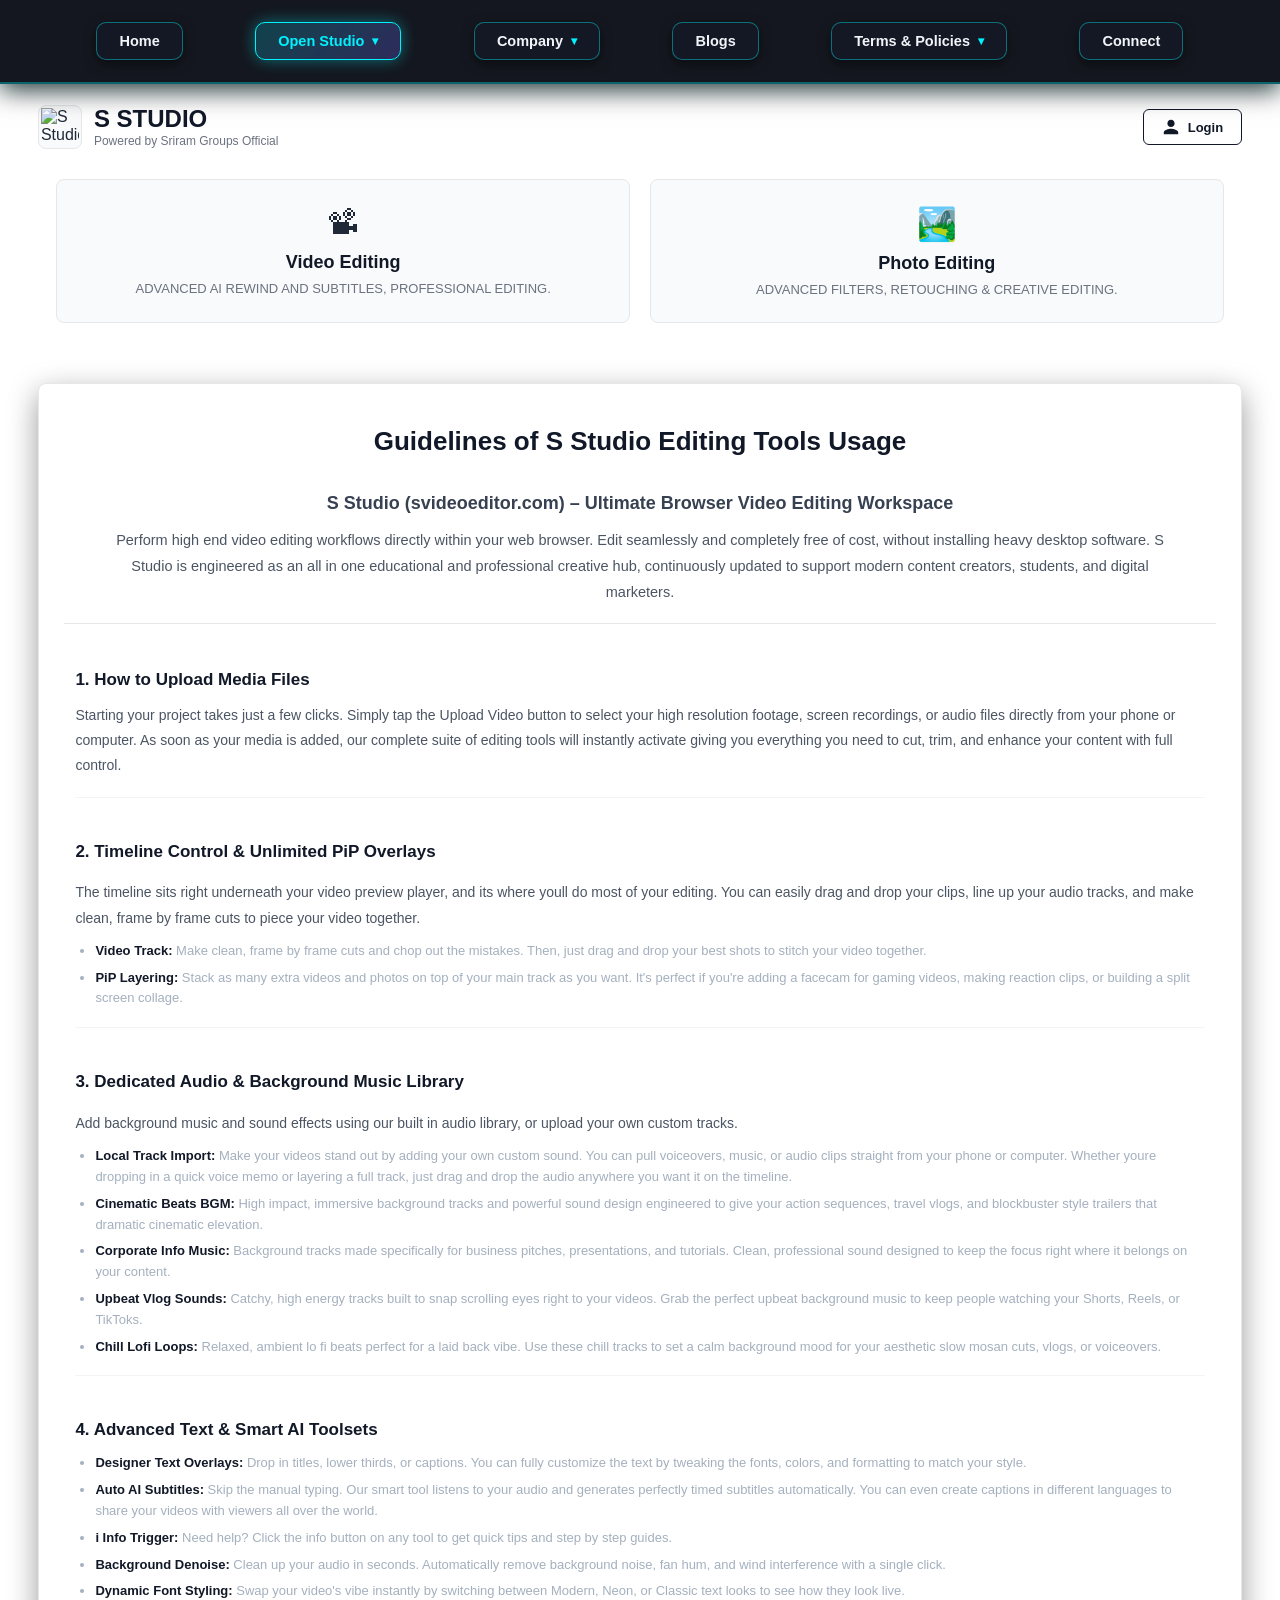
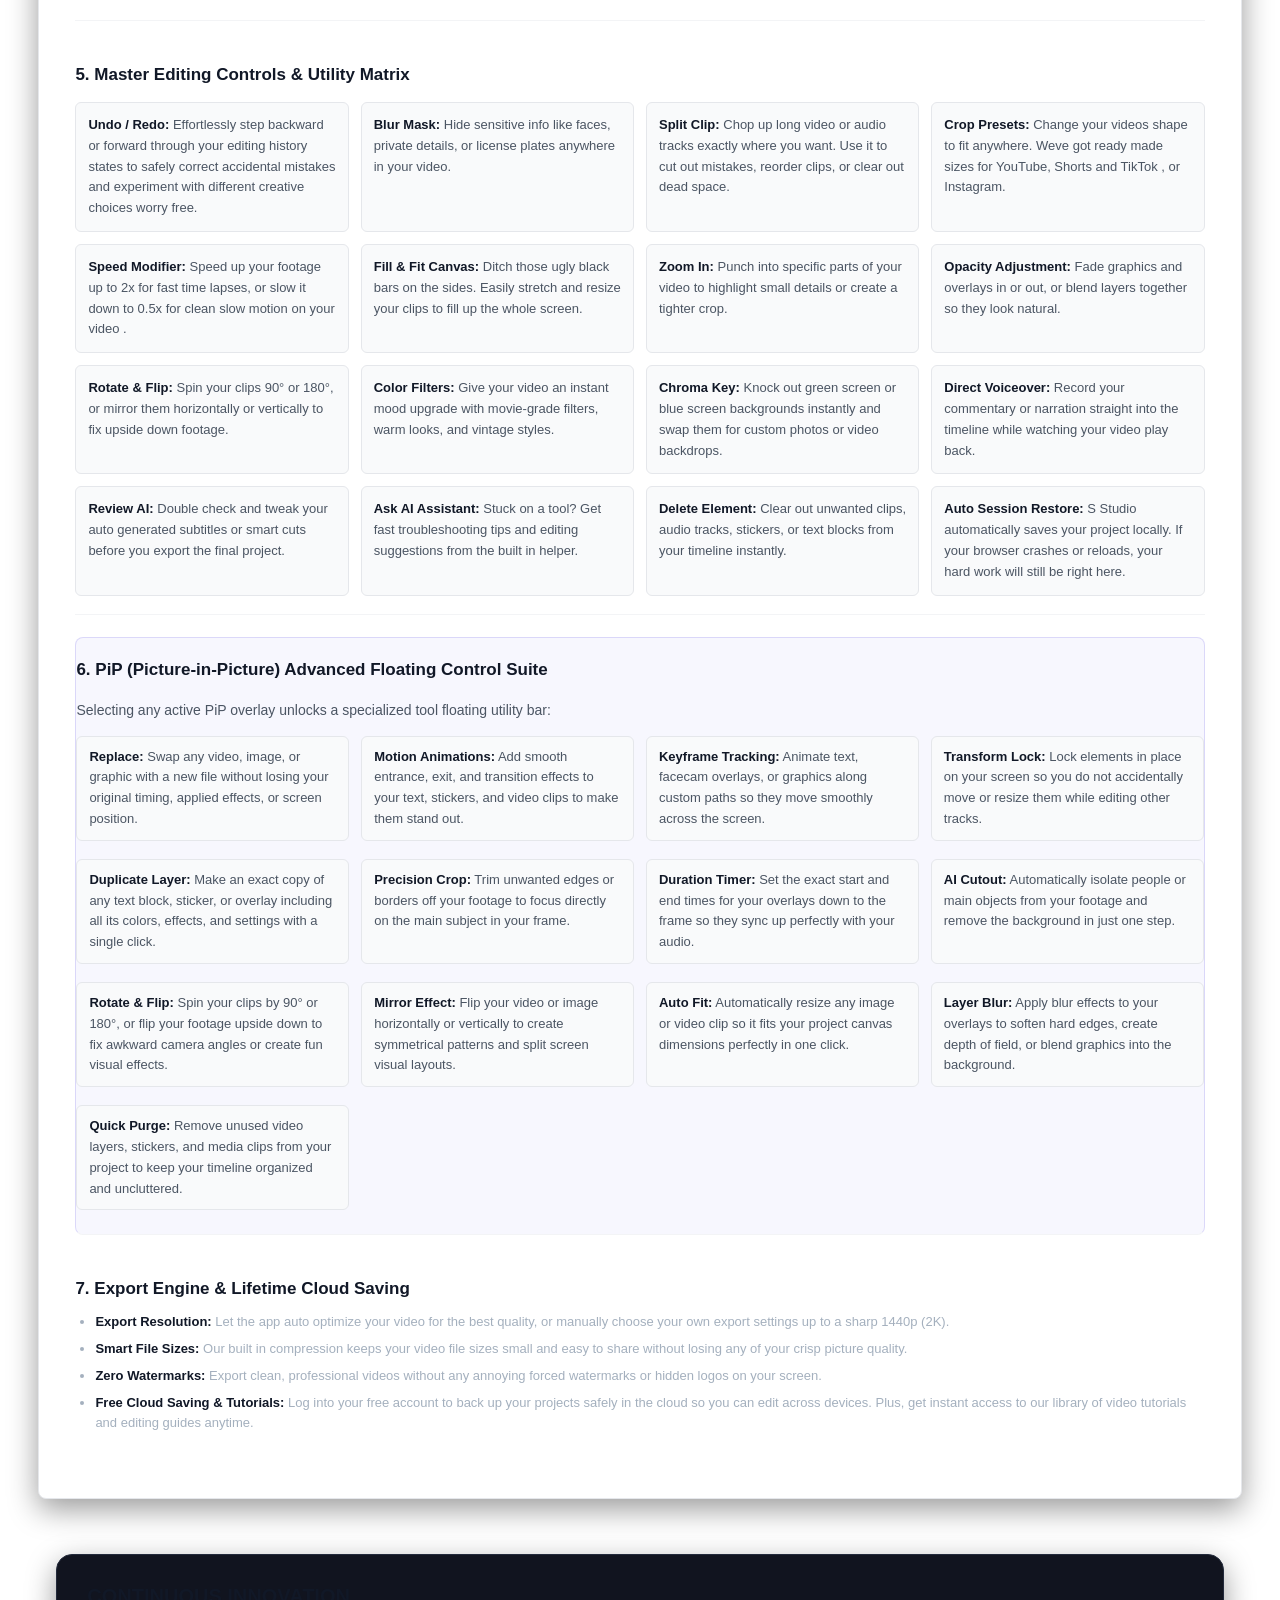
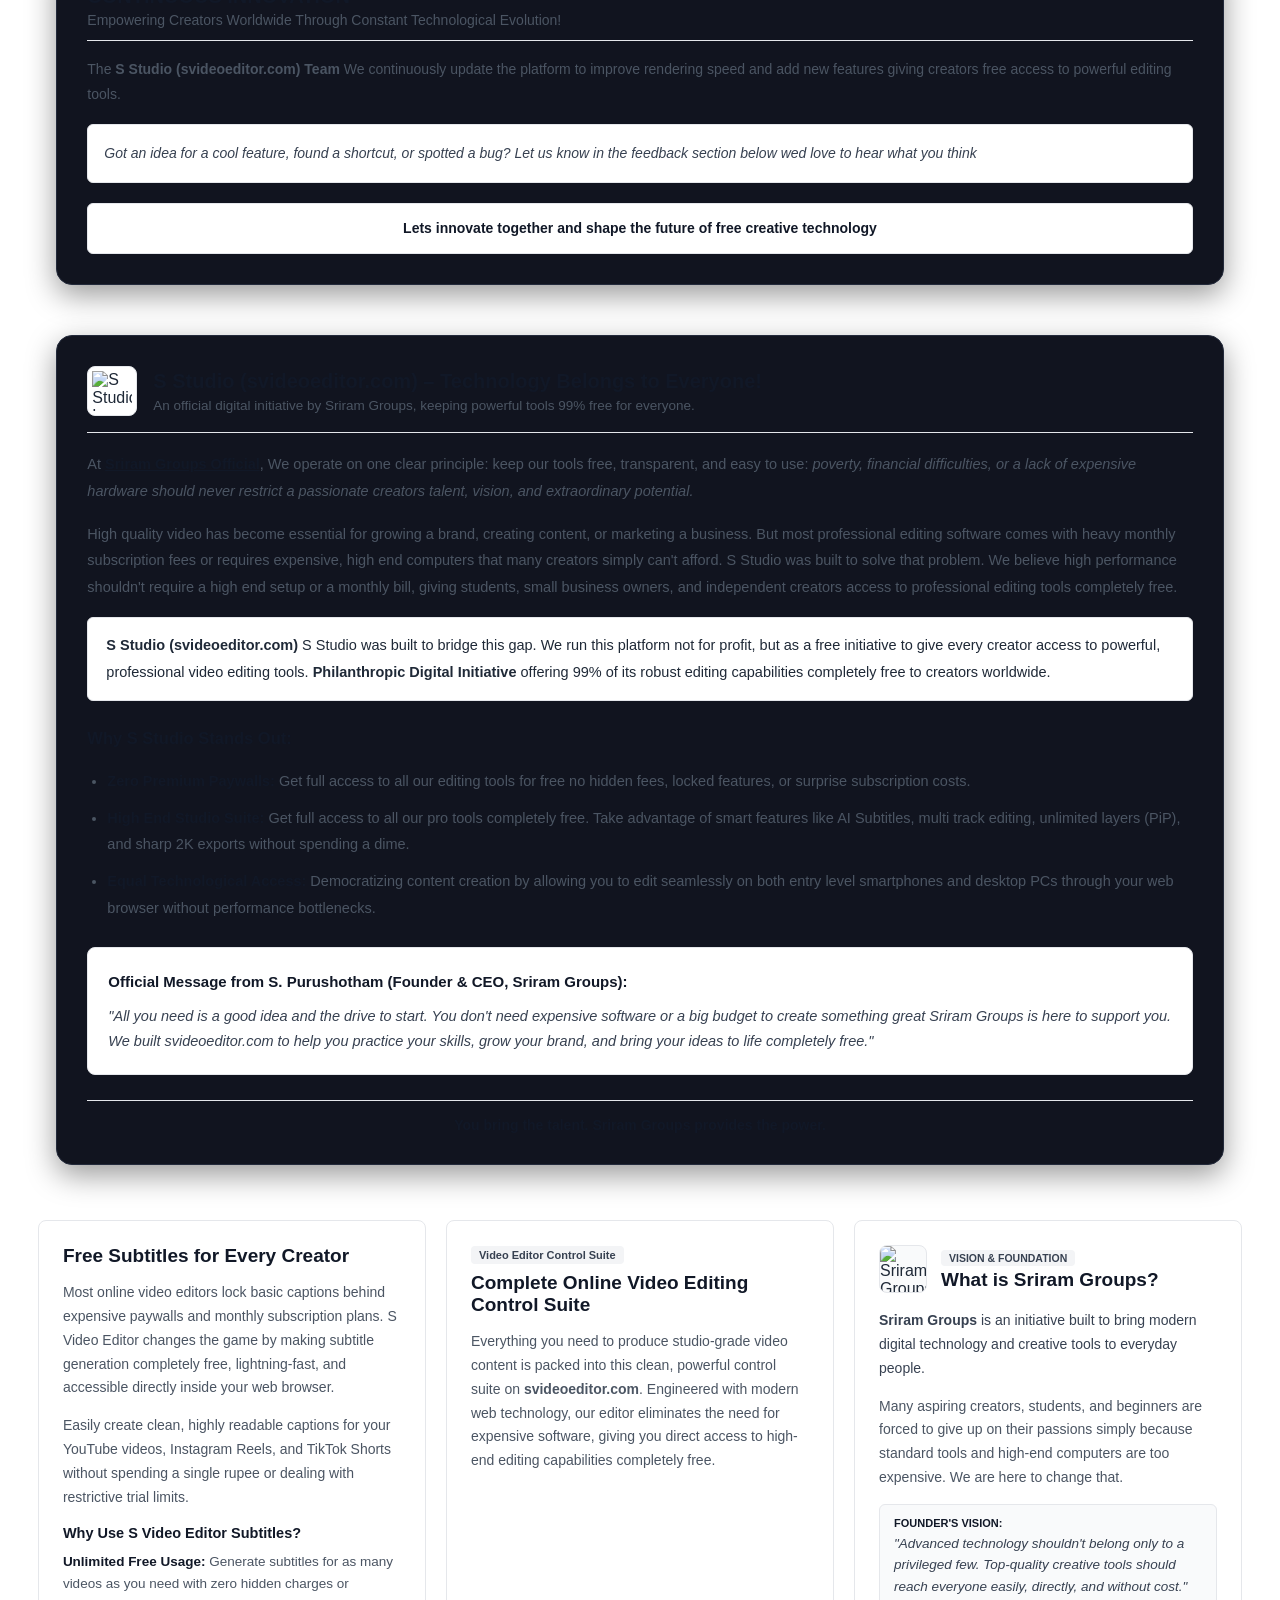
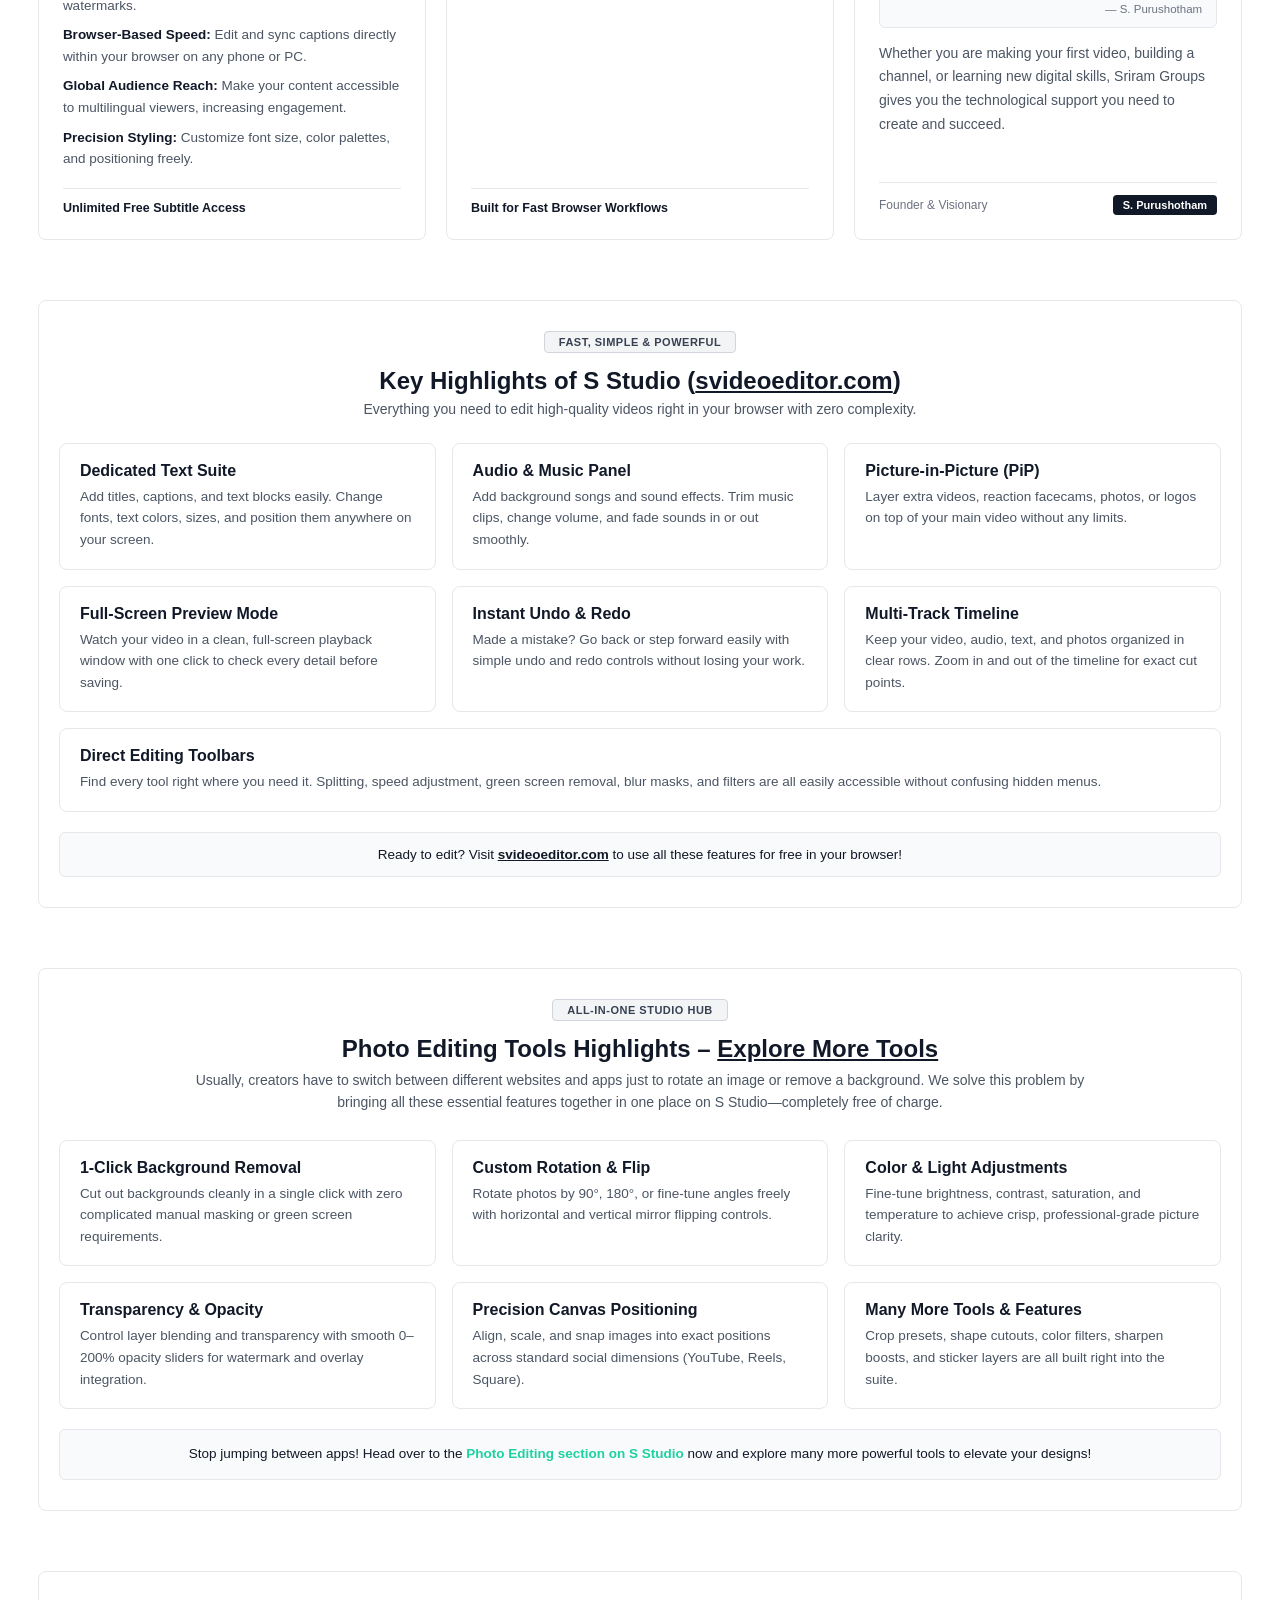
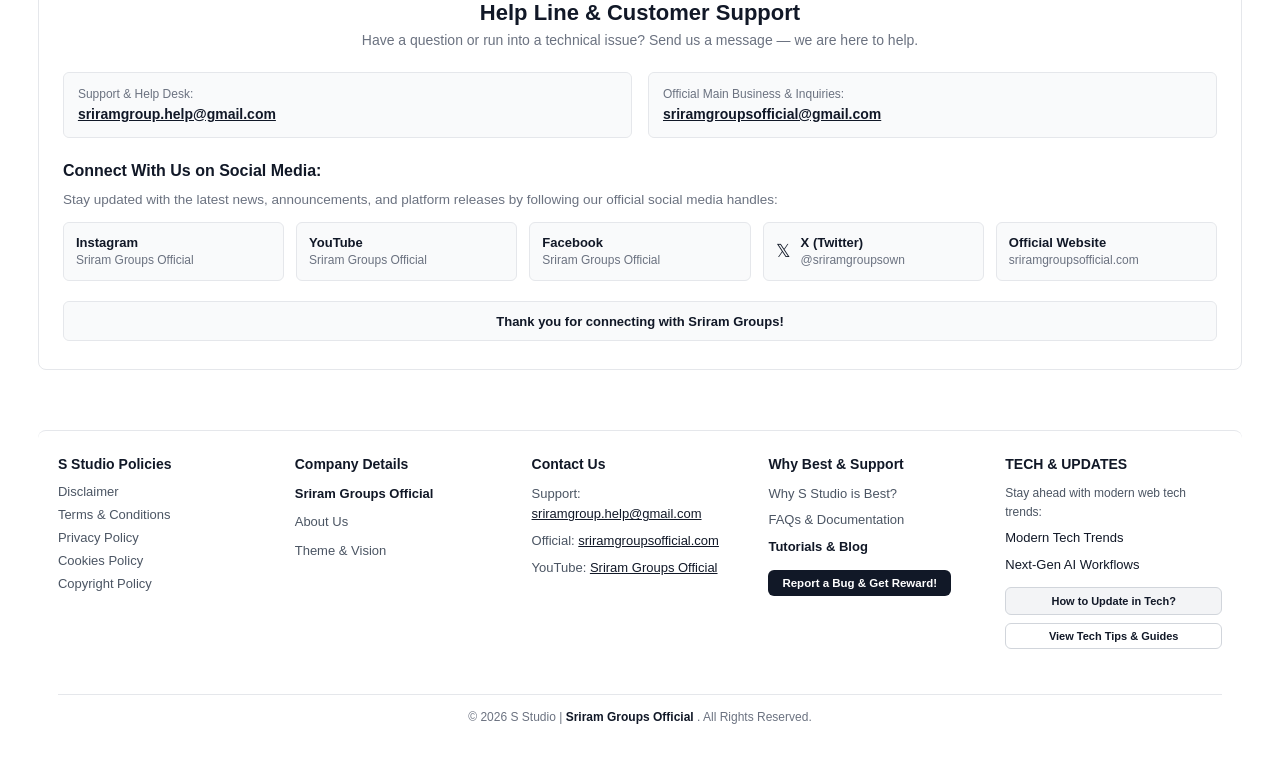
==== commit 413a2a5e: "Update index.html" ====
--- a/index.html
+++ b/index.html
@@ -16,1107 +16,746 @@
       gtag('config', 'G-0Y8V3GGLC6');
     </script>
 </head>
-<body>
+<body style="background-color: #ffffff; color: #ffffff; margin: 0; font-family: -apple-system, BlinkMacSystemFont, 'Segoe UI', Roboto, sans-serif;">
 
 <!-- ========================================================================== -->
-        <!-- 🌐 EXPANDED STICKY TOP NAVIGATION BAR (WITH DIRECT STUDIO ACCESS) -->
-        <!-- ========================================================================== -->
-        <nav class="home-sticky-navbar">
-            <div class="sticky-nav-inner">
-                
-                <!-- Home Link -->
-                <button class="nav-link-btn" onclick="scrollToTopHome()">
-                     Home
-                </button>
-
-                <!--  DIRECT STUDIO LAUNCHER (VIDEO & PHOTO EDITING) -->
-                <div class="nav-dropdown-item" id="editorLaunchDropdown">
-                    <button class="nav-link-btn nav-btn-highlight" onclick="toggleNavDropdown('editorLaunchDropdown')">
-                         Open Studio <span class="nav-arrow-icon">▾</span>
-                    </button>
-                    <div class="nav-sub-menu">
-                        <a href="javascript:void(0)" onclick="enterStudio('video'); closeAllNavDropdowns();">
-                            📽 Video Editing Studio
-                        </a>
-                        <a href="javascript:void(0)" onclick="enterStudio('photo'); closeAllNavDropdowns();">
-                            🏞️ Photo Editing Studio
-                        </a>
-                    </div>
-                </div>
-
-                <!-- Company Dropdown -->
-                <div class="nav-dropdown-item" id="companyDropdown">
-                    <button class="nav-link-btn" onclick="toggleNavDropdown('companyDropdown')">
-                        Company <span class="nav-arrow-icon">▾</span>
-                    </button>
-                    <div class="nav-sub-menu">
-                        <a href="javascript:void(0)" onclick="toggleModal('aboutModal', true); closeAllNavDropdowns();">About Us</a>
-                        <a href="https://sriramgroupsofficial.com/" target="_blank" rel="noopener noreferrer" onclick="closeAllNavDropdowns();">Sriram Groups Official</a>
-                    </div>
-                </div>
-
-                <!-- Blogs Button -->
-                <a href="blog.html" class="nav-link-btn nav-anchor-link">
-                     Blogs
+<!-- 🌐 STICKY TOP NAVIGATION BAR (CLEAN WHITE EDITORIAL) -->
+<!-- ========================================================================== -->
+<nav class="home-sticky-navbar" style="background: #ffffff; border-bottom: 1px solid #e5e7eb; box-shadow: 0 1px 3px #ffffff(0,0,0,0.05);">
+    <div class="sticky-nav-inner" style="max-width: 1400px; margin: 0 auto; display: flex; align-items: center; justify-content: space-between; padding: 12px 20px;">
+        
+        <!-- Home Link -->
+        <button class="nav-link-btn" onclick="scrollToTopHome()" style="background: #ffffff; color: #ffffff; border: 1px solid #d1d5db; padding: 8px 16px; border-radius: 6px; font-weight: 600; cursor: pointer;">
+             Home
+        </button>
+
+        <!-- DIRECT STUDIO LAUNCHER (VIDEO & PHOTO EDITING) -->
+        <div class="nav-dropdown-item" id="editorLaunchDropdown" style="position: relative; display: inline-block;">
+            <button class="nav-link-btn nav-btn-highlight" onclick="toggleNavDropdown('editorLaunchDropdown')" style="background: #ffffff; color: #ffffff; border: 1px solid #ffffff; padding: 8px 16px; border-radius: 6px; font-weight: 600; cursor: pointer;">
+                 Open Studio <span class="nav-arrow-icon">▾</span>
+            </button>
+            <div class="nav-sub-menu" style="display: none; position: absolute; top: 100%; left: 0; background: #ffffff; border: 1px solid #e5e7eb; border-radius: 6px; box-shadow: 0 4px 6px #ffffff(0,0,0,0.1); padding: 8px 0; min-width: 200px; z-index: 1000;">
+                <a href="javascript:void(0)" onclick="enterStudio('video'); closeAllNavDropdowns();" style="display: block; padding: 8px 16px; color: #ffffff; text-decoration: none;">
+                    📽 Video Editing Studio
                 </a>
-
-                <!-- Terms & Conditions Dropdown -->
-                <div class="nav-dropdown-item" id="termsDropdown">
-                    <button class="nav-link-btn" onclick="toggleNavDropdown('termsDropdown')">
-                        Terms & Policies <span class="nav-arrow-icon">▾</span>
-                    </button>
-                    <div class="nav-sub-menu">
-                        <a href="terms.html" onclick="closeAllNavDropdowns();">Terms & Conditions</a>
-                        <a href="javascript:void(0)" onclick="toggleModal('privacyModal', true); closeAllNavDropdowns();">Privacy Policy</a>
-                        <a href="javascript:void(0)" onclick="showFullPageModal('disclaimer'); closeAllNavDropdowns();">Disclaimer & Other Terms</a>
-                    </div>
-                </div>
-
-                <!-- Connect Button -->
-                <button class="nav-link-btn" onclick="scrollToSupportChannels()">
-                     Connect
-                </button>
-
-            </div>
-        </nav>
+                <a href="javascript:void(0)" onclick="enterStudio('photo'); closeAllNavDropdowns();" style="display: block; padding: 8px 16px; color: #ffffff; text-decoration: none;">
+                    🏞️ Photo Editing Studio
+                </a>
+            </div>
+        </div>
+
+        <!-- Company Dropdown -->
+        <div class="nav-dropdown-item" id="companyDropdown" style="position: relative; display: inline-block;">
+            <button class="nav-link-btn" onclick="toggleNavDropdown('companyDropdown')" style="background: #ffffff; color: #ffffff; border: 1px solid #d1d5db; padding: 8px 16px; border-radius: 6px; font-weight: 600; cursor: pointer;">
+                Company <span class="nav-arrow-icon">▾</span>
+            </button>
+            <div class="nav-sub-menu" style="display: none; position: absolute; top: 100%; left: 0; background: #ffffff; border: 1px solid #e5e7eb; border-radius: 6px; box-shadow: 0 4px 6px #ffffff(0,0,0,0.1); padding: 8px 0; min-width: 200px; z-index: 1000;">
+                <a href="javascript:void(0)" onclick="toggleModal('aboutModal', true); closeAllNavDropdowns();" style="display: block; padding: 8px 16px; color: #ffffff; text-decoration: none;">About Us</a>
+                <a href="https://sriramgroupsofficial.com/" target="_blank" rel="noopener noreferrer" onclick="closeAllNavDropdowns();" style="display: block; padding: 8px 16px; color: #ffffff; text-decoration: none;">Sriram Groups Official</a>
+            </div>
+        </div>
+
+        <!-- Blogs Button -->
+        <a href="blog.html" class="nav-link-btn nav-anchor-link" style="background: #ffffff; color: #ffffff; border: 1px solid #d1d5db; padding: 8px 16px; border-radius: 6px; font-weight: 600; text-decoration: none;">
+             Blogs
+        </a>
+
+        <!-- Terms & Conditions Dropdown -->
+        <div class="nav-dropdown-item" id="termsDropdown" style="position: relative; display: inline-block;">
+            <button class="nav-link-btn" onclick="toggleNavDropdown('termsDropdown')" style="background: #ffffff; color: #ffffff; border: 1px solid #d1d5db; padding: 8px 16px; border-radius: 6px; font-weight: 600; cursor: pointer;">
+                Terms & Policies <span class="nav-arrow-icon">▾</span>
+            </button>
+            <div class="nav-sub-menu" style="display: none; position: absolute; top: 100%; left: 0; background: #ffffff; border: 1px solid #e5e7eb; border-radius: 6px; box-shadow: 0 4px 6px #ffffff(0,0,0,0.1); padding: 8px 0; min-width: 200px; z-index: 1000;">
+                <a href="terms.html" onclick="closeAllNavDropdowns();" style="display: block; padding: 8px 16px; color: #374151; text-decoration: none;">Terms & Conditions</a>
+                <a href="javascript:void(0)" onclick="toggleModal('privacyModal', true); closeAllNavDropdowns();" style="display: block; padding: 8px 16px; color: #ffffff; text-decoration: none;">Privacy Policy</a>
+                <a href="javascript:void(0)" onclick="showFullPageModal('disclaimer'); closeAllNavDropdowns();" style="display: block; padding: 8px 16px; color: #ffffff; text-decoration: none;">Disclaimer & Other Terms</a>
+            </div>
+        </div>
+
+        <!-- Connect Button -->
+        <button class="nav-link-btn" onclick="scrollToSupportChannels()" style="background: #ffffff; color: #ffffff; border: 1px solid #d1d5db; padding: 8px 16px; border-radius: 6px; font-weight: 600; cursor: pointer;">
+             Connect
+        </button>
+
+    </div>
+</nav>
+
+<!-- ========================================================================== -->
+<!-- 1. INTRO PAGE / WORKSPACE SELECTOR & LANDING CONTENT -->
+<!-- ========================================================================== -->
+<div id="introPage" style="background-color: #ffffff; color: #1f2937; padding: 20px 0;">
     
-    <!-- ========================================================================== -->
-    <!-- 1. INTRO PAGE / WORKSPACE SELECTOR & LANDING CONTENT -->
-    <!-- ========================================================================== -->
-    <div id="introPage">
+    <!-- Top Header Bar: Clean White Presentation (No Outlines/No Background Box) -->
+    <div style="width: 98%; max-width: 1400px; margin: 15px auto 20px auto; display: flex; align-items: center; justify-content: space-between; padding: 10px 0; background: transparent; border: none; box-sizing: border-box;">
         
-        <!-- Top Header Bar: Left Title & Right Corner Login Icon -->
-<div style="width: 98%; max-width: 1400px; margin: 15px auto 20px auto; display: flex; align-items: center; justify-content: space-between; padding: 12px 20px; background: rgba(16, 20, 32, 0.85); backdrop-filter: blur(12px); border: 1px solid rgba(0, 242, 254, 0.25); border-radius: 14px; box-sizing: border-box;">
-    
-    <!-- Left Side: Title & Subtitle -->
-    <div style="display: flex; align-items: center; gap: 12px;">
-        <div style="width: 44px; height: 44px; border-radius: 10px; border: 1.5px solid #00f2fe; padding: 2px; background: #161c28; display: flex; align-items: center; justify-content: center; box-shadow: 0 0 10px rgba(0, 242, 254, 0.3);">
-            <img src="https://lh3.googleusercontent.com/d/1F4GgiyEVVlRXOWlmJ_IGBYpiTJH6Yot-" alt="S Studio Logo" style="width: 100%; height: 100%; object-fit: contain;">
-        </div>
+        <!-- Left Side: Title & Subtitle -->
+        <div style="display: flex; align-items: center; gap: 12px;">
+            <div style="width: 44px; height: 44px; border-radius: 8px; border: 1px solid #e5e7eb; padding: 2px; background: #f9fafb; display: flex; align-items: center; justify-content: center;">
+                <img src="https://lh3.googleusercontent.com/d/1F4GgiyEVVlRXOWlmJ_IGBYpiTJH6Yot-" alt="S Studio Logo" style="width: 100%; height: 100%; object-fit: contain;">
+            </div>
+            <div>
+                <h1 style="color: #111827; font-size: 24px; margin: 0; font-weight: 800; line-height: 1.1;">S STUDIO</h1>
+                <p style="color: #6b7280; font-size: 12px; margin: 2px 0 0 0; font-weight: 500;">Powered by Sriram Groups Official</p>
+            </div>
+        </div>
+
+        <!-- Right Side: Clean Login Button -->
         <div>
-            <h1 style="color: #00f2fe; font-size: 24px; margin: 0; font-weight: 800; letter-spacing: 0.5px; text-shadow: 0 0 12px rgba(0, 242, 254, 0.45); line-height: 1.1;">S STUDIO</h1>
-            <p style="color: #64748b; font-size: 11px; margin: 2px 0 0 0; font-weight: 600;">Powered by Sriram Groups Official</p>
-        </div>
-    </div>
-
-    <!-- Right Side: User Icon Login Button -->
-    <div>
-        <button onclick="openRegisterIdLoginModal()" style="display: flex; align-items: center; gap: 8px; background: linear-gradient(135deg, rgba(0, 242, 254, 0.15), rgba(79, 172, 254, 0.25)); border: 1.5px solid #00f2fe; color: #00f2fe; padding: 8px 16px; border-radius: 30px; font-size: 13px; font-weight: 700; cursor: pointer; transition: all 0.25s ease; box-shadow: 0 0 12px rgba(0, 242, 254, 0.2);" onmouseover="this.style.background='#00f2fe'; this.style.color='#000000'; this.style.boxShadow='0 0 20px rgba(0, 242, 254, 0.6)';" onmouseout="this.style.background='linear-gradient(135deg, rgba(0, 242, 254, 0.15), rgba(79, 172, 254, 0.25))'; this.style.color='#00f2fe'; this.style.boxShadow='0 0 12px rgba(0, 242, 254, 0.2)';">
-            <!-- Animated SVG User Icon -->
-            <svg viewBox="0 0 24 24" width="20" height="20" fill="currentColor">
-                <path d="M12 12c2.7 0 4.8-2.1 4.8-4.8S14.7 2.4 12 2.4 7.2 4.5 7.2 7.2 9.3 12 12 12zm0 2.4c-3.2 0-9.6 1.6-9.6 4.8v2.4h19.2v-2.4c0-3.2-6.4-4.8-9.6-4.8z"/>
-            </svg>
-            <span>Login</span>
-        </button>
-    </div>
-
-</div>
-        <!-- Workspace Choice Cards -->
-        <div class="workspace-choice-container">
-            <!-- Video Editing Card -->
-            <div class="choice-card active-studio" onclick="enterStudio('video')">
-                <span class="choice-icon">📽</span>
-                <h3>Video Editing</h3>
-                <p>ADVANCED AI REWIND AND SUBTITLES, PROFESSIONAL EDITING.</p>
-            </div>
+            <button onclick="openRegisterIdLoginModal()" style="display: flex; align-items: center; gap: 8px; background: #ffffff; border: 1px solid #111827; color: #111827; padding: 8px 18px; border-radius: 6px; font-size: 13px; font-weight: 600; cursor: pointer;">
+                <svg viewBox="0 0 24 24" width="18" height="18" fill="currentColor">
+                    <path d="M12 12c2.7 0 4.8-2.1 4.8-4.8S14.7 2.4 12 2.4 7.2 4.5 7.2 7.2 9.3 12 12 12zm0 2.4c-3.2 0-9.6 1.6-9.6 4.8v2.4h19.2v-2.4c0-3.2-6.4-4.8-9.6-4.8z"/>
+                </svg>
+                <span>Login</span>
+            </button>
+        </div>
+
+    </div>
+
+    <!-- Workspace Choice Cards -->
+    <div class="workspace-choice-container" style="display: flex; gap: 20px; max-width: 1400px; margin: 0 auto 30px auto; width: 98%;">
+        <!-- Video Editing Card -->
+        <div class="choice-card active-studio" onclick="enterStudio('video')" style="flex: 1; background: #f9fafb; border: 1px solid #e5e7eb; border-radius: 8px; padding: 25px; cursor: pointer; text-align: center;">
+            <span class="choice-icon" style="font-size: 32px; display: block; margin-bottom: 10px;">📽</span>
+            <h3 style="color: #111827; margin: 0 0 8px 0; font-size: 18px;">Video Editing</h3>
+            <p style="color: #6b7280; margin: 0; font-size: 13px; font-weight: 500;">ADVANCED AI REWIND AND SUBTITLES, PROFESSIONAL EDITING.</p>
+        </div>
+        
+        <input type="file" id="videoInput" accept="video/*" onchange="loadVideo(event)" style="display: none;">
+        
+        <!-- Photo Editing Card -->
+        <div class="choice-card active-studio" onclick="enterStudio('photo')" style="flex: 1; background: #f9fafb; border: 1px solid #e5e7eb; border-radius: 8px; padding: 25px; cursor: pointer; text-align: center;">
+            <span class="choice-icon" style="font-size: 32px; display: block; margin-bottom: 10px;">🏞️</span>
+            <h3 style="color: #111827; margin: 0 0 8px 0; font-size: 18px;">Photo Editing</h3>
+            <p style="color: #6b7280; margin: 0; font-size: 13px; font-weight: 500;">ADVANCED FILTERS, RETOUCHING & CREATIVE EDITING.</p>
+        </div>
+
+        <input type="file" id="photoInput" accept="image/*" style="display: none;" onchange="loadPhoto(event)">
+    </div>
+
+    <!-- Scrollable User Guide Box -->
+    <div id="sStudioScrollableGuide" class="scrollable-guide-box" style="width: 98% !important; max-width: 1400px !important; margin: 30px auto !important; background: #ffffff !important; border: 1px solid #e5e7eb !important; border-radius: 8px !important; padding: 35px 25px !important; box-sizing: border-box !important;">
+        <div class="scrollable-guide-content">
             
-            <input type="file" id="videoInput" accept="video/*" onchange="loadVideo(event)" style="display: none;">
-            
-            <!-- Photo Editing Card -->
-            <div class="choice-card active-studio" onclick="enterStudio('photo')">
-                <span class="choice-icon">🏞️</span>
-                <h3>Photo Editing</h3>
-                <p>ADVANCED FILTERS, RETOUCHING & CREATIVE EDITING.</p>
-            </div>
-
-            <input type="file" id="photoInput" accept="image/*" style="display: none;" onchange="loadPhoto(event)">
-        </div>
-
-        <!-- Scrollable User Guide Box -->
-        <!-- ========================================================================== -->
-<!-- 🚀 FULL-PAGE GUIDELINES WORKSPACE WITH INTERACTIVE CREATOR WORKSTATION ANIMATION -->
-<!-- ========================================================================== -->
-<div id="sStudioScrollableGuide" class="scrollable-guide-box" style="width: 98% !important; max-width: 1400px !important; margin: 30px auto !important; background: linear-gradient(180deg, #101422 0%, #0b0d14 100%) !important; border: 1.5px solid rgba(0, 242, 254, 0.4) !important; border-radius: 16px !important; padding: 35px 25px !important; box-shadow: 0 15px 45px rgba(0, 0, 0, 0.8), 0 0 25px rgba(0, 242, 254, 0.15) !important; box-sizing: border-box !important;">
-    <div class="scrollable-guide-content">
-        
-        <!-- 🎨 CUSTOM PURE-CODE ANIMATED WORKSTATION (BOY EDITING & STUDYING CODE/BOOK) -->
-        <div style="display: flex; flex-direction: column; align-items: center; justify-content: center; margin-bottom: 25px;">
-            
-            <div style="width: 100%; max-width: 520px; height: 180px; position: relative; display: flex; align-items: center; justify-content: center; background: radial-gradient(circle, rgba(0, 242, 254, 0.08) 0%, rgba(16, 20, 34, 0) 70%); border-radius: 14px; overflow: hidden; border: 1px solid rgba(0, 242, 254, 0.15);">
-                <svg viewBox="0 0 500 200" width="100%" height="100%" xmlns="http://www.w3.org/2000/svg">
-                    <defs>
-                        <!-- Glow Filters -->
-                        <filter id="neonScreenGlow" x="-20%" y="-20%" width="140%" height="140%">
-                            <feGaussianBlur stdDeviation="6" result="blur" />
-                            <feComposite in="SourceGraphic" in2="blur" operator="over" />
-                        </filter>
-                        <!-- Screen Light Beam Gradient -->
-                        <linearGradient id="monitorLightCone" x1="0%" y1="0%" x2="100%" y2="80%">
-                            <stop offset="0%" stop-color="#00f2fe" stop-opacity="0.35" />
-                            <stop offset="100%" stop-color="#6c5ce7" stop-opacity="0.0" />
-                        </linearGradient>
-                        <linearGradient id="bookPageGrad" x1="0%" y1="0%" x2="100%" y2="0%">
-                            <stop offset="0%" stop-color="#1e2638" />
-                            <stop offset="50%" stop-color="#2d3748" />
-                            <stop offset="100%" stop-color="#1e2638" />
-                        </linearGradient>
-                    </defs>
-
-                    <!-- Desk Base Surface -->
-                    <rect x="30" y="150" width="440" height="8" rx="4" fill="#1f2738" stroke="#334155" stroke-width="1.5" />
-                    
-                    <!-- Ambient Desk Shadow -->
-                    <ellipse cx="250" cy="158" rx="200" ry="6" fill="rgba(0,0,0,0.6)" />
-
-                    <!-- Screen Light Cone Projected onto Desk & Boy -->
-                    <polygon points="170,55 330,55 420,150 80,150" fill="url(#monitorLightCone)" opacity="0.6" />
-
-                    <!-- 🖥️ MAIN DUAL-MONITOR SETUP (STUDIO WORKSPACE) -->
-                    <!-- Stand -->
-                    <rect x="240" y="125" width="20" height="25" fill="#334155" />
-                    <rect x="220" y="148" width="60" height="4" rx="2" fill="#475569" />
-                    
-                    <!-- Screen Body -->
-                    <rect x="160" y="35" width="180" height="95" rx="8" fill="#090d16" stroke="#00f2fe" stroke-width="2" filter="url(#neonScreenGlow)" />
-                    
-                    <!-- Inside Screen: Video Timeline & Moving Playhead Code Animation -->
-                    <!-- Video Clip Tracks -->
-                    <rect x="170" y="45" width="160" height="42" rx="4" fill="#0f172a" />
-                    <!-- Video Preview Miniature -->
-                    <rect x="180" y="50" width="45" height="30" rx="3" fill="#1e293b" stroke="#38bdf8" stroke-width="1" />
-                    <circle cx="202" cy="65" r="6" fill="#00f2fe" opacity="0.8" />
-                    
-                    <!-- Code Lines in Upper Screen -->
-                    <line x1="235" y1="53" x2="315" y2="53" stroke="#a855f7" stroke-width="2.5" stroke-linecap="round" />
-                    <line x1="235" y1="62" x2="295" y2="62" stroke="#38bdf8" stroke-width="2" stroke-linecap="round" />
-                    <line x1="235" y1="71" x2="275" y2="71" stroke="#10ac84" stroke-width="2" stroke-linecap="round" />
-
-                    <!-- Horizontal Multi-track Timeline -->
-                    <rect x="170" y="92" width="160" height="30" rx="3" fill="#060911" />
-                    <rect x="175" y="96" width="60" height="8" rx="2" fill="#38bdf8" opacity="0.8" />
-                    <rect x="240" y="96" width="45" height="8" rx="2" fill="#6c5ce7" opacity="0.8" />
-                    <rect x="175" y="108" width="85" height="7" rx="2" fill="#10ac84" opacity="0.7" />
-                    <rect x="265" y="108" width="55" height="7" rx="2" fill="#ff4757" opacity="0.7" />
-
-                    <!-- Moving Laser Playhead Scrubber -->
-                    <line x1="225" y1="92" x2="225" y2="122" stroke="#ff4757" stroke-width="2">
-                        <animate attributeName="x1" values="175;320;175" dur="4s" repeatCount="indefinite" />
-                        <animate attributeName="x2" values="175;320;175" dur="4s" repeatCount="indefinite" />
-                    </line>
-
-                    <!-- Keyboard & Mouse on Desk -->
-                    <rect x="205" y="142" width="65" height="6" rx="2" fill="#334155" stroke="#475569" stroke-width="1" />
-                    <ellipse cx="285" cy="145" rx="5" ry="3" fill="#00f2fe" opacity="0.7" />
-
-                    <!-- 📖 OPEN CODE & EDITING REFERENCE MANUAL (LEFT/MIDDLE) -->
-                    <!-- Book Spine & Pages -->
-                    <path d="M 90 148 L 130 142 L 130 130 L 90 134 Z" fill="url(#bookPageGrad)" stroke="#475569" stroke-width="1" />
-                    <path d="M 130 142 L 170 148 L 170 134 L 130 130 Z" fill="url(#bookPageGrad)" stroke="#475569" stroke-width="1" />
-                    <!-- Book Ribbon Marker -->
-                    <path d="M 130 130 L 130 146" stroke="#00f2fe" stroke-width="2" />
-                    <!-- Code Text Lines on Opened Book Pages -->
-                    <line x1="98" y1="138" x2="122" y2="136" stroke="#38bdf8" stroke-width="1.5" stroke-linecap="round" opacity="0.7" />
-                    <line x1="98" y1="143" x2="118" y2="141" stroke="#94a3b8" stroke-width="1.2" stroke-linecap="round" opacity="0.6" />
-                    <line x1="138" y1="136" x2="162" y2="138" stroke="#a855f7" stroke-width="1.5" stroke-linecap="round" opacity="0.7" />
-                    <line x1="138" y1="141" x2="158" y2="143" stroke="#94a3b8" stroke-width="1.2" stroke-linecap="round" opacity="0.6" />
-
-                    <!-- 🧑‍💻 YOUNG CREATOR / DEVELOPER EDITING & STUDYING -->
-                    <!-- Chair Back -->
-                    <path d="M 360 80 Q 375 75 390 150" stroke="#1e293b" stroke-width="10" stroke-linecap="round" fill="none" />
-                    
-                    <!-- Creator Head (With Focused Eyeline toward Screen & Book) -->
-                    <ellipse cx="345" cy="85" rx="14" ry="16" fill="#f8fafc" />
-                    <!-- Modern Hair -->
-                    <path d="M 333 80 Q 345 65 360 76 Q 355 90 350 85 Z" fill="#0f172a" />
-                    <!-- Sleek Tech Glasses / AR Eyewear Glow -->
-                    <rect x="332" y="83" width="10" height="4" rx="1" fill="#00f2fe">
-                        <animate attributeName="opacity" values="0.7;1;0.7" dur="2s" repeatCount="indefinite" />
-                    </rect>
-
-                    <!-- Body / Hoodie (Engaged in Coding & Editing) -->
-                    <path d="M 335 102 C 320 115 315 140 315 150 L 375 150 C 375 130 365 105 350 102 Z" fill="#3b82f6" />
-                    
-                    <!-- Creator Arms Typing on Keyboard & Pointing to Screen -->
-                    <!-- Right Arm resting forward on desk near mouse -->
-                    <path d="M 345 115 Q 310 130 285 142" stroke="#3b82f6" stroke-width="7" stroke-linecap="round" fill="none" />
-                    <circle cx="285" cy="143" r="4" fill="#f8fafc" />
-
-                    <!-- Left Arm tilted toward notebook / keyboard -->
-                    <path d="M 335 118 Q 280 132 235 141" stroke="#2563eb" stroke-width="6" stroke-linecap="round" fill="none">
-                        <animateTransform attributeName="transform" type="rotate" values="0 335 118; -2 335 118; 0 335 118" dur="1.5s" repeatCount="indefinite" />
-                    </path>
-                    <circle cx="235" cy="142" r="3.5" fill="#f8fafc" />
-
-                    <!-- Floating Ambient Technology Particles -->
-                    <circle cx="120" cy="50" r="2" fill="#00f2fe" opacity="0.6">
-                        <animate attributeName="cy" values="50;40;50" dur="3s" repeatCount="indefinite" />
-                    </circle>
-                    <circle cx="410" cy="60" r="2.5" fill="#a855f7" opacity="0.7">
-                        <animate attributeName="cy" values="60;45;60" dur="2.5s" repeatCount="indefinite" />
-                    </circle>
-                    <circle cx="250" cy="20" r="1.5" fill="#10ac84" opacity="0.8">
-                        <animate attributeName="cx" values="250;260;250" dur="4s" repeatCount="indefinite" />
-                    </circle>
-                </svg>
-            </div>
-
-            <!-- Main Guidelines Centered Neon Title -->
-            <div style="text-align: center; margin-top: 18px;">
-                <h1 style="font-size: 26px; font-weight: 800; margin: 0 0 6px 0; font-family: -apple-system, BlinkMacSystemFont, 'Segoe UI', Roboto, sans-serif; color: #00f2fe; text-shadow: 0 0 15px rgba(0, 242, 254, 0.5); display: inline-block; letter-spacing: -0.3px;">
+            <div style="text-align: center; margin-bottom: 25px;">
+                <h1 style="font-size: 26px; font-weight: 800; margin: 0 0 8px 0; color: #111827;">
                     Guidelines of S Studio Editing Tools Usage
                 </h1>
             </div>
 
-        </div>
-
-        <header class="guide-mini-header" style="margin-bottom: 24px; text-align: center; border-bottom: 1px solid rgba(255, 255, 255, 0.08); padding-bottom: 18px;">
-            <h2 style="font-size: 19px; color: #a8a5ff; margin-bottom: 8px; font-weight: 700;">S Studio (svideoeditor.com) – Ultimate Browser Video Editing Workspace</h2>
-            <p style="font-size: 14px; color: #cbd5e1; line-height: 1.7; max-width: 1050px; margin: 0 auto;">Perform high end video editing workflows directly within your web browser. Edit seamlessly and completely free of cost, without installing heavy desktop software. S Studio is engineered as an all in one educational and professional creative hub, continuously updated to support modern content creators, students, and digital marketers.</p>
-        </header>
-
-        <!-- Section 1 -->
-        <section class="guide-section" style="margin-bottom: 22px; background: rgba(255, 255, 255, 0.02); padding: 18px 22px; border-radius: 10px; border-left: 4px solid #00f2fe;">
-            <h3 style="font-size: 17px; color: #00f2fe; margin: 0 0 8px 0; font-weight: 700;">1. How to Upload Media Files</h3>
-            <p style="font-size: 13.5px; color: #dcdde1; line-height: 1.7; margin: 0;">Starting your project takes just a few clicks. Simply tap the Upload Video button to select your high resolution footage, screen recordings, or audio files directly from your phone or computer. As soon as your media is added, our complete suite of editing tools will instantly activate giving you everything you need to cut, trim, and enhance your content with full control.</p>
-        </section>
-
-        <!-- Section 2 -->
-        <section class="guide-section" style="margin-bottom: 22px; background: rgba(255, 255, 255, 0.02); padding: 18px 22px; border-radius: 10px; border-left: 4px solid #38bdf8;">
-            <h3 style="font-size: 17px; color: #38bdf8; margin: 0 0 8px 0; font-weight: 700;">2. Timeline Control & Unlimited PiP Overlays</h3>
-            <p style="font-size: 13.5px; color: #dcdde1; line-height: 1.7; margin-bottom: 10px;">The timeline sits right underneath your video preview player, and its where youll do most of your editing. You can easily drag and drop your clips, line up your audio tracks, and make clean, frame by frame cuts to piece your video together.</p>
-            <ul style="font-size: 13.5px; color: #dcdde1; line-height: 1.7; padding-left: 20px; margin: 0;">
-                <li style="margin-bottom: 6px;"><strong style="color: #ffffff;">Video Track:</strong> Make clean, frame by frame cuts and chop out the mistakes. Then, just drag and drop your best shots to stitch your video together.</li>
-                <li><strong style="color: #ffffff;">PiP Layering:</strong> Stack as many extra videos and photos on top of your main track as you want. It's perfect if you're adding a facecam for gaming videos, making reaction clips, or building a split screen collage.</li>
+            <header class="guide-mini-header" style="margin-bottom: 24px; text-align: center; border-bottom: 1px solid #e5e7eb; padding-bottom: 18px;">
+                <h2 style="font-size: 18px; color: #374151; margin-bottom: 8px; font-weight: 700;">S Studio (svideoeditor.com) – Ultimate Browser Video Editing Workspace</h2>
+                <p style="font-size: 14.5px; color: #4b5563; line-height: 1.8; max-width: 1050px; margin: 0 auto;">Perform high end video editing workflows directly within your web browser. Edit seamlessly and completely free of cost, without installing heavy desktop software. S Studio is engineered as an all in one educational and professional creative hub, continuously updated to support modern content creators, students, and digital marketers.</p>
+            </header>
+
+            <!-- Section 1 (No Left Line Color) -->
+            <section class="guide-section" style="margin-bottom: 22px; padding: 18px 0; border-bottom: 1px solid #f3f4f6;">
+                <h3 style="font-size: 17px; color: #111827; margin: 0 0 8px 0; font-weight: 700;">1. How to Upload Media Files</h3>
+                <p style="font-size: 14px; color: #4b5563; line-height: 1.8; margin: 0;">Starting your project takes just a few clicks. Simply tap the Upload Video button to select your high resolution footage, screen recordings, or audio files directly from your phone or computer. As soon as your media is added, our complete suite of editing tools will instantly activate giving you everything you need to cut, trim, and enhance your content with full control.</p>
+            </section>
+
+            <!-- Section 2 -->
+            <section class="guide-section" style="margin-bottom: 22px; padding: 18px 0; border-bottom: 1px solid #f3f4f6;">
+                <h3 style="font-size: 17px; color: #111827; margin: 0 0 8px 0; font-weight: 700;">2. Timeline Control & Unlimited PiP Overlays</h3>
+                <p style="font-size: 14px; color: #4b5563; line-height: 1.8; margin-bottom: 10px;">The timeline sits right underneath your video preview player, and its where youll do most of your editing. You can easily drag and drop your clips, line up your audio tracks, and make clean, frame by frame cuts to piece your video together.</p>
+                <ul style="font-size: 14px; color: #4b5563; line-height: 1.8; padding-left: 20px; margin: 0;">
+                    <li style="margin-bottom: 6px;"><strong style="color: #111827;">Video Track:</strong> Make clean, frame by frame cuts and chop out the mistakes. Then, just drag and drop your best shots to stitch your video together.</li>
+                    <li><strong style="color: #111827;">PiP Layering:</strong> Stack as many extra videos and photos on top of your main track as you want. It's perfect if you're adding a facecam for gaming videos, making reaction clips, or building a split screen collage.</li>
+                </ul>
+            </section>
+
+            <!-- Section 3 -->
+            <section class="guide-section" style="margin-bottom: 22px; padding: 18px 0; border-bottom: 1px solid #f3f4f6;">
+                <h3 style="font-size: 17px; color: #111827; margin: 0 0 8px 0; font-weight: 700;">3. Dedicated Audio & Background Music Library</h3>
+                <p style="font-size: 14px; color: #4b5563; line-height: 1.8; margin-bottom: 10px;">Add background music and sound effects using our built in audio library, or upload your own custom tracks.</p>
+                <ul style="font-size: 14px; color: #4b5563; line-height: 1.8; padding-left: 20px; margin: 0;">
+                    <li style="margin-bottom: 6px;"><strong style="color: #111827;">Local Track Import:</strong> Make your videos stand out by adding your own custom sound. You can pull voiceovers, music, or audio clips straight from your phone or computer. Whether youre dropping in a quick voice memo or layering a full track, just drag and drop the audio anywhere you want it on the timeline.</li>
+                    <li style="margin-bottom: 6px;"><strong style="color: #111827;">Cinematic Beats BGM:</strong> High impact, immersive background tracks and powerful sound design engineered to give your action sequences, travel vlogs, and blockbuster style trailers that dramatic cinematic elevation.</li>
+                    <li style="margin-bottom: 6px;"><strong style="color: #111827;">Corporate Info Music:</strong> Background tracks made specifically for business pitches, presentations, and tutorials. Clean, professional sound designed to keep the focus right where it belongs on your content.</li>
+                    <li style="margin-bottom: 6px;"><strong style="color: #111827;">Upbeat Vlog Sounds:</strong> Catchy, high energy tracks built to snap scrolling eyes right to your videos. Grab the perfect upbeat background music to keep people watching your Shorts, Reels, or TikToks.</li>
+                    <li><strong style="color: #111827;">Chill Lofi Loops:</strong> Relaxed, ambient lo fi beats perfect for a laid back vibe. Use these chill tracks to set a calm background mood for your aesthetic slow mosan cuts, vlogs, or voiceovers.</li>
+                </ul>
+            </section>
+
+            <!-- Section 4 -->
+            <section class="guide-section" style="margin-bottom: 22px; padding: 18px 0; border-bottom: 1px solid #f3f4f6;">
+                <h3 style="font-size: 17px; color: #111827; margin: 0 0 8px 0; font-weight: 700;">4. Advanced Text & Smart AI Toolsets</h3>
+                <ul style="font-size: 14px; color: #4b5563; line-height: 1.8; padding-left: 20px; margin: 0;">
+                    <li style="margin-bottom: 6px;"><strong style="color: #111827;">Designer Text Overlays:</strong> Drop in titles, lower thirds, or captions. You can fully customize the text by tweaking the fonts, colors, and formatting to match your style.</li>
+                    <li style="margin-bottom: 6px;"><strong style="color: #111827;">Auto AI Subtitles:</strong> Skip the manual typing. Our smart tool listens to your audio and generates perfectly timed subtitles automatically. You can even create captions in different languages to share your videos with viewers all over the world.</li>
+                    <li style="margin-bottom: 6px;"><strong style="color: #111827;">i Info Trigger:</strong> Need help? Click the info button on any tool to get quick tips and step by step guides.</li>
+                    <li style="margin-bottom: 6px;"><strong style="color: #111827;">Background Denoise:</strong> Clean up your audio in seconds. Automatically remove background noise, fan hum, and wind interference with a single click.</li>
+                    <li><strong style="color: #111827;">Dynamic Font Styling:</strong> Swap your video's vibe instantly by switching between Modern, Neon, or Classic text looks to see how they look live.</li>
+                </ul>
+            </section>
+
+            <!-- Section 5 -->
+            <section class="guide-section" style="margin-bottom: 22px; padding: 18px 0; border-bottom: 1px solid #f3f4f6;">
+                <h3 style="font-size: 17px; color: #111827; margin: 0 0 12px 0; font-weight: 700;">5. Master Editing Controls & Utility Matrix</h3>
+                <div class="step-card-grid" style="display: grid; grid-template-columns: repeat(auto-fit, minmax(260px, 1fr)); gap: 12px;">
+                    <div style="background: #f9fafb; padding: 12px; border-radius: 6px; border: 1px solid #e5e7eb; font-size: 13px; color: #4b5563; line-height: 1.6;"><strong style="color: #111827;">Undo / Redo:</strong> Effortlessly step backward or forward through your editing history states to safely correct accidental mistakes and experiment with different creative choices worry free.</div>
+                    <div style="background: #f9fafb; padding: 12px; border-radius: 6px; border: 1px solid #e5e7eb; font-size: 13px; color: #4b5563; line-height: 1.6;"><strong style="color: #111827;">Blur Mask:</strong> Hide sensitive info like faces, private details, or license plates anywhere in your video.</div>
+                    <div style="background: #f9fafb; padding: 12px; border-radius: 6px; border: 1px solid #e5e7eb; font-size: 13px; color: #4b5563; line-height: 1.6;"><strong style="color: #111827;">Split Clip:</strong> Chop up long video or audio tracks exactly where you want. Use it to cut out mistakes, reorder clips, or clear out dead space.</div>
+                    <div style="background: #f9fafb; padding: 12px; border-radius: 6px; border: 1px solid #e5e7eb; font-size: 13px; color: #4b5563; line-height: 1.6;"><strong style="color: #111827;">Crop Presets:</strong> Change your videos shape to fit anywhere. Weve got ready made sizes for YouTube, Shorts and TikTok , or Instagram.</div>
+                    <div style="background: #f9fafb; padding: 12px; border-radius: 6px; border: 1px solid #e5e7eb; font-size: 13px; color: #4b5563; line-height: 1.6;"><strong style="color: #111827;">Speed Modifier:</strong> Speed up your footage up to 2x for fast time lapses, or slow it down to 0.5x for clean slow motion on your video .</div>
+                    <div style="background: #f9fafb; padding: 12px; border-radius: 6px; border: 1px solid #e5e7eb; font-size: 13px; color: #4b5563; line-height: 1.6;"><strong style="color: #111827;">Fill & Fit Canvas:</strong> Ditch those ugly black bars on the sides. Easily stretch and resize your clips to fill up the whole screen.</div>
+                    <div style="background: #f9fafb; padding: 12px; border-radius: 6px; border: 1px solid #e5e7eb; font-size: 13px; color: #4b5563; line-height: 1.6;"><strong style="color: #111827;">Zoom In:</strong> Punch into specific parts of your video to highlight small details or create a tighter crop.</div>
+                    <div style="background: #f9fafb; padding: 12px; border-radius: 6px; border: 1px solid #e5e7eb; font-size: 13px; color: #4b5563; line-height: 1.6;"><strong style="color: #111827;">Opacity Adjustment:</strong> Fade graphics and overlays in or out, or blend layers together so they look natural.</div>
+                    <div style="background: #f9fafb; padding: 12px; border-radius: 6px; border: 1px solid #e5e7eb; font-size: 13px; color: #4b5563; line-height: 1.6;"><strong style="color: #111827;">Rotate & Flip:</strong> Spin your clips 90° or 180°, or mirror them horizontally or vertically to fix upside down footage.</div>
+                    <div style="background: #f9fafb; padding: 12px; border-radius: 6px; border: 1px solid #e5e7eb; font-size: 13px; color: #4b5563; line-height: 1.6;"><strong style="color: #111827;">Color Filters:</strong> Give your video an instant mood upgrade with movie-grade filters, warm looks, and vintage styles.</div>
+                    <div style="background: #f9fafb; padding: 12px; border-radius: 6px; border: 1px solid #e5e7eb; font-size: 13px; color: #4b5563; line-height: 1.6;"><strong style="color: #111827;">Chroma Key:</strong> Knock out green screen or blue screen backgrounds instantly and swap them for custom photos or video backdrops.</div>
+                    <div style="background: #f9fafb; padding: 12px; border-radius: 6px; border: 1px solid #e5e7eb; font-size: 13px; color: #4b5563; line-height: 1.6;"><strong style="color: #111827;">Direct Voiceover:</strong> Record your commentary or narration straight into the timeline while watching your video play back.</div>
+                    <div style="background: #f9fafb; padding: 12px; border-radius: 6px; border: 1px solid #e5e7eb; font-size: 13px; color: #4b5563; line-height: 1.6;"><strong style="color: #111827;">Review AI:</strong> Double check and tweak your auto generated subtitles or smart cuts before you export the final project.</div>
+                    <div style="background: #f9fafb; padding: 12px; border-radius: 6px; border: 1px solid #e5e7eb; font-size: 13px; color: #4b5563; line-height: 1.6;"><strong style="color: #111827;">Ask AI Assistant:</strong> Stuck on a tool? Get fast troubleshooting tips and editing suggestions from the built in helper.</div>
+                    <div style="background: #f9fafb; padding: 12px; border-radius: 6px; border: 1px solid #e5e7eb; font-size: 13px; color: #4b5563; line-height: 1.6;"><strong style="color: #111827;">Delete Element:</strong> Clear out unwanted clips, audio tracks, stickers, or text blocks from your timeline instantly.</div>
+                    <div style="background: #f9fafb; padding: 12px; border-radius: 6px; border: 1px solid #e5e7eb; font-size: 13px; color: #4b5563; line-height: 1.6;"><strong style="color: #111827;">Auto Session Restore:</strong> S Studio automatically saves your project locally. If your browser crashes or reloads, your hard work will still be right here.</div>
+                </div>
+            </section>
+
+            <!-- Section 6: PIP Suite -->
+            <section class="guide-section pip-highlight" style="margin-bottom: 22px; padding: 18px 0; border-bottom: 1px solid #f3f4f6;">
+                <h3 style="font-size: 17px; color: #111827; margin: 0 0 8px 0; font-weight: 700;">6. PiP (Picture-in-Picture) Advanced Floating Control Suite</h3>
+                <p style="font-size: 14px; color: #4b5563; line-height: 1.8; margin-bottom: 12px;">Selecting any active PiP overlay unlocks a specialized tool floating utility bar:</p>
+                <div class="pip-grid" style="display: grid; grid-template-columns: repeat(auto-fit, minmax(260px, 1fr)); gap: 12px;">
+                    <span style="background: #f9fafb; padding: 10px 12px; border-radius: 6px; border: 1px solid #e5e7eb; font-size: 13px; color: #4b5563; line-height: 1.6;"><strong style="color: #111827;">Replace:</strong> Swap any video, image, or graphic with a new file without losing your original timing, applied effects, or screen position.</span>
+                    <span style="background: #f9fafb; padding: 10px 12px; border-radius: 6px; border: 1px solid #e5e7eb; font-size: 13px; color: #4b5563; line-height: 1.6;"><strong style="color: #111827;">Motion Animations:</strong> Add smooth entrance, exit, and transition effects to your text, stickers, and video clips to make them stand out.</span>
+                    <span style="background: #f9fafb; padding: 10px 12px; border-radius: 6px; border: 1px solid #e5e7eb; font-size: 13px; color: #4b5563; line-height: 1.6;"><strong style="color: #111827;">Keyframe Tracking:</strong> Animate text, facecam overlays, or graphics along custom paths so they move smoothly across the screen.</span>
+                    <span style="background: #f9fafb; padding: 10px 12px; border-radius: 6px; border: 1px solid #e5e7eb; font-size: 13px; color: #4b5563; line-height: 1.6;"><strong style="color: #111827;">Transform Lock:</strong> Lock elements in place on your screen so you do not accidentally move or resize them while editing other tracks.</span>
+                    <span style="background: #f9fafb; padding: 10px 12px; border-radius: 6px; border: 1px solid #e5e7eb; font-size: 13px; color: #4b5563; line-height: 1.6;"><strong style="color: #111827;">Duplicate Layer:</strong> Make an exact copy of any text block, sticker, or overlay including all its colors, effects, and settings with a single click.</span>
+                    <span style="background: #f9fafb; padding: 10px 12px; border-radius: 6px; border: 1px solid #e5e7eb; font-size: 13px; color: #4b5563; line-height: 1.6;"><strong style="color: #111827;">Precision Crop:</strong> Trim unwanted edges or borders off your footage to focus directly on the main subject in your frame.</span>
+                    <span style="background: #f9fafb; padding: 10px 12px; border-radius: 6px; border: 1px solid #e5e7eb; font-size: 13px; color: #4b5563; line-height: 1.6;"><strong style="color: #111827;">Duration Timer:</strong> Set the exact start and end times for your overlays down to the frame so they sync up perfectly with your audio.</span>
+                    <span style="background: #f9fafb; padding: 10px 12px; border-radius: 6px; border: 1px solid #e5e7eb; font-size: 13px; color: #4b5563; line-height: 1.6;"><strong style="color: #111827;">AI Cutout:</strong> Automatically isolate people or main objects from your footage and remove the background in just one step.</span>
+                    <span style="background: #f9fafb; padding: 10px 12px; border-radius: 6px; border: 1px solid #e5e7eb; font-size: 13px; color: #4b5563; line-height: 1.6;"><strong style="color: #111827;">Rotate & Flip:</strong> Spin your clips by 90° or 180°, or flip your footage upside down to fix awkward camera angles or create fun visual effects.</span>
+                    <span style="background: #f9fafb; padding: 10px 12px; border-radius: 6px; border: 1px solid #e5e7eb; font-size: 13px; color: #4b5563; line-height: 1.6;"><strong style="color: #111827;">Mirror Effect:</strong> Flip your video or image horizontally or vertically to create symmetrical patterns and split screen visual layouts.</span>
+                    <span style="background: #f9fafb; padding: 10px 12px; border-radius: 6px; border: 1px solid #e5e7eb; font-size: 13px; color: #4b5563; line-height: 1.6;"><strong style="color: #111827;">Auto Fit:</strong> Automatically resize any image or video clip so it fits your project canvas dimensions perfectly in one click.</span>
+                    <span style="background: #f9fafb; padding: 10px 12px; border-radius: 6px; border: 1px solid #e5e7eb; font-size: 13px; color: #4b5563; line-height: 1.6;"><strong style="color: #111827;">Layer Blur:</strong> Apply blur effects to your overlays to soften hard edges, create depth of field, or blend graphics into the background.</span>
+                    <span style="background: #f9fafb; padding: 10px 12px; border-radius: 6px; border: 1px solid #e5e7eb; font-size: 13px; color: #4b5563; line-height: 1.6;"><strong style="color: #111827;">Quick Purge:</strong> Remove unused video layers, stickers, and media clips from your project to keep your timeline organized and uncluttered.</span> 
+                </div>
+            </section>
+
+            <!-- Section 7: Export -->
+            <section class="guide-section" style="margin-bottom: 10px; padding: 18px 0;">
+                <h3 style="font-size: 17px; color: #111827; margin: 0 0 8px 0; font-weight: 700;">7. Export Engine & Lifetime Cloud Saving</h3>
+                <ul style="font-size: 14px; color: #4b5563; line-height: 1.8; padding-left: 20px; margin: 0;">
+                    <li style="margin-bottom: 6px;"><strong style="color: #111827;">Export Resolution:</strong> Let the app auto optimize your video for the best quality, or manually choose your own export settings up to a sharp 1440p (2K).</li>
+                    <li style="margin-bottom: 6px;"><strong style="color: #111827;">Smart File Sizes:</strong> Our built in compression keeps your video file sizes small and easy to share without losing any of your crisp picture quality.</li>
+                    <li style="margin-bottom: 6px;"><strong style="color: #111827;">Zero Watermarks:</strong> Export clean, professional videos without any annoying forced watermarks or hidden logos on your screen.</li>
+                    <li><strong style="color: #111827;">Free Cloud Saving & Tutorials:</strong> Log into your free account to back up your projects safely in the cloud so you can edit across devices. Plus, get instant access to our library of video tutorials and editing guides anytime.</li>
+                </ul>
+            </section>
+
+        </div>
+    </div>
+
+    <!-- CONTINUOUS INNOVATION CARD -->
+    <div class="innovation-rewards-card" style="background: #f9fafb; border: 1px solid #e5e7eb; border-radius: 8px; padding: 30px; margin: 30px auto; max-width: 1400px; width: 98%; box-sizing: border-box;">
+        <div style="margin-bottom: 16px; border-bottom: 1px solid #e5e7eb; padding-bottom: 12px;">
+            <h2 style="color: #111827; margin: 0; font-size: 20px; font-weight: 800;">CONTINUOUS INNOVATION</h2>
+            <p style="color: #4b5563; font-size: 14px; margin: 4px 0 0 0; font-weight: 500;">Empowering Creators Worldwide Through Constant Technological Evolution!</p>
+        </div>
+
+        <div style="color: #4b5563; font-size: 14px; line-height: 1.8;">
+            <p style="margin-bottom: 16px;">
+                The <strong>S Studio (svideoeditor.com) Team</strong> We continuously update the platform to improve rendering speed and add new features giving creators free access to powerful editing tools.
+            </p>
+
+            <div style="background: #ffffff; border: 1px solid #e5e7eb; padding: 16px; border-radius: 6px; margin-bottom: 18px;">
+                <p style="margin: 0; color: #374151; font-size: 14px;">
+                    <em>Got an idea for a cool feature, found a shortcut, or spotted a bug? Let us know in the feedback section below wed love to hear what you think</em>
+                </p>
+            </div>
+
+            <div style="text-align: center; margin-top: 20px; padding: 12px; background: #ffffff; border: 1px solid #e5e7eb; border-radius: 6px;">
+                <span style="color: #111827; font-weight: 600; font-size: 14px;">Lets innovate together and shape the future of free creative technology</span>
+            </div>
+        </div>
+    </div>
+
+    <!-- FOUNDER'S VISION CARD -->
+    <div class="founders-vision-card-large" style="background: #f9fafb; border: 1px solid #e5e7eb; border-radius: 8px; padding: 30px; margin: 30px auto; max-width: 1400px; width: 98%; box-sizing: border-box;">
+
+        <!-- Header Section with Logo & Brand -->
+        <div style="display: flex; align-items: center; gap: 16px; margin-bottom: 18px; border-bottom: 1px solid #e5e7eb; padding-bottom: 16px; flex-wrap: wrap;">
+            <div style="width: 50px; height: 50px; background: #ffffff; border: 1px solid #e5e7eb; border-radius: 8px; display: flex; justify-content: center; align-items: center; padding: 4px; flex-shrink: 0;">
+                <img src="https://lh3.googleusercontent.com/d/1F4GgiyEVVlRXOWlmJ_IGBYpiTJH6Yot-" alt="S Studio Logo" style="width: 100%; height: 100%; object-fit: contain;">
+            </div>
+
+            <div style="flex: 1; min-width: 250px;">
+                <h2 style="color: #111827; margin: 0; font-size: 20px; font-weight: 800; line-height: 1.3;">
+                    S Studio (svideoeditor.com) – Technology Belongs to Everyone!
+                </h2>
+                <p style="color: #4b5563; font-size: 13.5px; margin: 4px 0 0 0; font-weight: 500;">
+                    An official digital initiative by Sriram Groups, keeping powerful tools 99% free for everyone.
+                </p>
+            </div>
+        </div>
+
+        <!-- Body Content -->
+        <div style="color: #4b5563; font-size: 14.5px; line-height: 1.85;">
+            <p style="margin-bottom: 16px;">
+                At <a href="https://sriramgroupsofficial.com/" target="_blank" rel="noopener noreferrer" style="color: #111827; font-weight: 600; text-decoration: underline;">Sriram Groups Official</a>, We operate on one clear principle: keep our tools free, transparent, and easy to use: <em>poverty, financial difficulties, or a lack of expensive hardware should never restrict a passionate creators talent, vision, and extraordinary potential.</em>
+            </p>
+
+            <p style="margin-bottom: 16px;">
+                High quality video has become essential for growing a brand, creating content, or marketing a business. But most professional editing software comes with heavy monthly subscription fees or requires expensive, high end computers that many creators simply can't afford. S Studio was built to solve that problem. We believe high performance shouldn't require a high end setup or a monthly bill, giving students, small business owners, and independent creators access to professional editing tools completely free.
+            </p>
+
+            <p style="margin-bottom: 20px; background: #ffffff; border: 1px solid #e5e7eb; padding: 14px 18px; border-radius: 6px; color: #1f2937;">
+                <strong>S Studio (svideoeditor.com)</strong> S Studio was built to bridge this gap. We run this platform not for profit, but as a free initiative to give every creator access to powerful, professional video editing tools. <strong>Philanthropic Digital Initiative</strong> offering 99% of its robust editing capabilities completely free to creators worldwide.
+            </p>
+
+            <h3 style="color: #111827; font-size: 16.5px; margin: 22px 0 12px 0; font-weight: 700;">
+                 Why S Studio Stands Out:
+            </h3>
+            <ul style="padding-left: 20px; margin-bottom: 25px;">
+                <li style="margin-bottom: 10px;">
+                    <strong style="color: #111827;">Zero Premium Paywalls:</strong> Get full access to all our editing tools for free no hidden fees, locked features, or surprise subscription costs.
+                </li>
+                <li style="margin-bottom: 10px;">
+                    <strong style="color: #111827;">High End Studio Suite:</strong> Get full access to all our pro tools completely free. Take advantage of smart features like AI Subtitles, multi track editing, unlimited layers (PiP), and sharp 2K exports without spending a dime.
+                </li>
+                <li style="margin-bottom: 10px;">
+                    <strong style="color: #111827;">Equal Technological Access:</strong> Democratizing content creation by allowing you to edit seamlessly on both entry level smartphones and desktop PCs through your web browser without performance bottlenecks.
+                </li>
             </ul>
-        </section>
-
-        <!-- Section 3 -->
-        <section class="guide-section" style="margin-bottom: 22px; background: rgba(255, 255, 255, 0.02); padding: 18px 22px; border-radius: 10px; border-left: 4px solid #a855f7;">
-            <h3 style="font-size: 17px; color: #c084fc; margin: 0 0 8px 0; font-weight: 700;">3. Dedicated Audio & Background Music Library</h3>
-            <p style="font-size: 13.5px; color: #dcdde1; line-height: 1.7; margin-bottom: 10px;">Add background music and sound effects using our built in audio library, or upload your own custom tracks.</p>
-            <ul style="font-size: 13.5px; color: #dcdde1; line-height: 1.7; padding-left: 20px; margin: 0;">
-                <li style="margin-bottom: 6px;"><strong style="color: #ffffff;">Local Track Import:</strong> Make your videos stand out by adding your own custom sound. You can pull voiceovers, music, or audio clips straight from your phone or computer. Whether youre dropping in a quick voice memo or layering a full track, just drag and drop the audio anywhere you want it on the timeline.</li>
-                <li style="margin-bottom: 6px;"><strong style="color: #ffffff;">Cinematic Beats BGM:</strong> High impact, immersive background tracks and powerful sound design engineered to give your action sequences, travel vlogs, and blockbuster style trailers that dramatic cinematic elevation.</li>
-                <li style="margin-bottom: 6px;"><strong style="color: #ffffff;">Corporate Info Music:</strong> Background tracks made specifically for business pitches, presentations, and tutorials. Clean, professional sound designed to keep the focus right where it belongs on your content.</li>
-                <li style="margin-bottom: 6px;"><strong style="color: #ffffff;">Upbeat Vlog Sounds:</strong> Catchy, high energy tracks built to snap scrolling eyes right to your videos. Grab the perfect upbeat background music to keep people watching your Shorts, Reels, or TikToks.</li>
-                <li><strong style="color: #ffffff;">Chill Lofi Loops:</strong> Relaxed, ambient lo fi beats perfect for a laid back vibe. Use these chill tracks to set a calm background mood for your aesthetic slow mosan cuts, vlogs, or voiceovers.</li>
-            </ul>
-        </section>
-
-        <!-- Section 4 -->
-        <section class="guide-section" style="margin-bottom: 22px; background: rgba(255, 255, 255, 0.02); padding: 18px 22px; border-radius: 10px; border-left: 4px solid #10ac84;">
-            <h3 style="font-size: 17px; color: #1dd1a1; margin: 0 0 8px 0; font-weight: 700;">4. Advanced Text & Smart AI Toolsets</h3>
-            <ul style="font-size: 13.5px; color: #dcdde1; line-height: 1.7; padding-left: 20px; margin: 0;">
-                <li style="margin-bottom: 6px;"><strong style="color: #ffffff;">Designer Text Overlays:</strong> Drop in titles, lower thirds, or captions. You can fully customize the text by tweaking the fonts, colors, and formatting to match your style.</li>
-                <li style="margin-bottom: 6px;"><strong style="color: #ffffff;">Auto AI Subtitles:</strong> Skip the manual typing. Our smart tool listens to your audio and generates perfectly timed subtitles automatically. You can even create captions in different languages to share your videos with viewers all over the world.</li>
-                <li style="margin-bottom: 6px;"><strong style="color: #ffffff;">i Info Trigger:</strong> Need help? Click the info button on any tool to get quick tips and step by step guides.</li>
-                <li style="margin-bottom: 6px;"><strong style="color: #ffffff;">Background Denoise:</strong> Clean up your audio in seconds. Automatically remove background noise, fan hum, and wind interference with a single click.</li>
-                <li><strong style="color: #ffffff;">Dynamic Font Styling:</strong> Swap your video's vibe instantly by switching between Modern, Neon, or Classic text looks to see how they look live.</li>
-            </ul>
-        </section>
-
-        <!-- Section 5 -->
-        <section class="guide-section" style="margin-bottom: 22px; background: rgba(255, 255, 255, 0.02); padding: 18px 22px; border-radius: 10px; border-left: 4px solid #f59e0b;">
-            <h3 style="font-size: 17px; color: #fbbf24; margin: 0 0 12px 0; font-weight: 700;">5. Master Editing Controls & Utility Matrix</h3>
-            <div class="step-card-grid" style="display: grid; grid-template-columns: repeat(auto-fit, minmax(260px, 1fr)); gap: 12px;">
-                <div style="background: rgba(255,255,255,0.03); padding: 12px; border-radius: 8px; border: 1px solid #2f3542; font-size: 12.5px; color: #dcdde1; line-height: 1.6;"><strong style="color: #38bdf8;">Undo / Redo:</strong> Effortlessly step backward or forward through your editing history states to safely correct accidental mistakes and experiment with different creative choices worry free.</div>
-                <div style="background: rgba(255,255,255,0.03); padding: 12px; border-radius: 8px; border: 1px solid #2f3542; font-size: 12.5px; color: #dcdde1; line-height: 1.6;"><strong style="color: #38bdf8;">Blur Mask:</strong> Hide sensitive info like faces, private details, or license plates anywhere in your video.</div>
-                <div style="background: rgba(255,255,255,0.03); padding: 12px; border-radius: 8px; border: 1px solid #2f3542; font-size: 12.5px; color: #dcdde1; line-height: 1.6;"><strong style="color: #38bdf8;">Split Clip:</strong> Chop up long video or audio tracks exactly where you want. Use it to cut out mistakes, reorder clips, or clear out dead space.</div>
-                <div style="background: rgba(255,255,255,0.03); padding: 12px; border-radius: 8px; border: 1px solid #2f3542; font-size: 12.5px; color: #dcdde1; line-height: 1.6;"><strong style="color: #38bdf8;">Crop Presets:</strong> Change your videos shape to fit anywhere. Weve got ready made sizes for YouTube, Shorts and TikTok , or Instagram.</div>
-                <div style="background: rgba(255,255,255,0.03); padding: 12px; border-radius: 8px; border: 1px solid #2f3542; font-size: 12.5px; color: #dcdde1; line-height: 1.6;"><strong style="color: #38bdf8;">Speed Modifier:</strong> Speed up your footage up to 2x for fast time lapses, or slow it down to 0.5x for clean slow motion on your video .</div>
-                <div style="background: rgba(255,255,255,0.03); padding: 12px; border-radius: 8px; border: 1px solid #2f3542; font-size: 12.5px; color: #dcdde1; line-height: 1.6;"><strong style="color: #38bdf8;">Fill & Fit Canvas:</strong> Ditch those ugly black bars on the sides. Easily stretch and resize your clips to fill up the whole screen.</div>
-                <div style="background: rgba(255,255,255,0.03); padding: 12px; border-radius: 8px; border: 1px solid #2f3542; font-size: 12.5px; color: #dcdde1; line-height: 1.6;"><strong style="color: #38bdf8;">Zoom In:</strong> Punch into specific parts of your video to highlight small details or create a tighter crop.</div>
-                <div style="background: rgba(255,255,255,0.03); padding: 12px; border-radius: 8px; border: 1px solid #2f3542; font-size: 12.5px; color: #dcdde1; line-height: 1.6;"><strong style="color: #38bdf8;">Opacity Adjustment:</strong> Fade graphics and overlays in or out, or blend layers together so they look natural.</div>
-                <div style="background: rgba(255,255,255,0.03); padding: 12px; border-radius: 8px; border: 1px solid #2f3542; font-size: 12.5px; color: #dcdde1; line-height: 1.6;"><strong style="color: #38bdf8;">Rotate & Flip:</strong> Spin your clips 90° or 180°, or mirror them horizontally or vertically to fix upside down footage.</div>
-                <div style="background: rgba(255,255,255,0.03); padding: 12px; border-radius: 8px; border: 1px solid #2f3542; font-size: 12.5px; color: #dcdde1; line-height: 1.6;"><strong style="color: #38bdf8;">Color Filters:</strong> Give your video an instant mood upgrade with movie-grade filters, warm looks, and vintage styles.</div>
-                <div style="background: rgba(255,255,255,0.03); padding: 12px; border-radius: 8px; border: 1px solid #2f3542; font-size: 12.5px; color: #dcdde1; line-height: 1.6;"><strong style="color: #38bdf8;">Chroma Key:</strong> Knock out green screen or blue screen backgrounds instantly and swap them for custom photos or video backdrops.</div>
-                <div style="background: rgba(255,255,255,0.03); padding: 12px; border-radius: 8px; border: 1px solid #2f3542; font-size: 12.5px; color: #dcdde1; line-height: 1.6;"><strong style="color: #38bdf8;">Direct Voiceover:</strong> Record your commentary or narration straight into the timeline while watching your video play back.</div>
-                <div style="background: rgba(255,255,255,0.03); padding: 12px; border-radius: 8px; border: 1px solid #2f3542; font-size: 12.5px; color: #dcdde1; line-height: 1.6;"><strong style="color: #38bdf8;">Review AI:</strong> Double check and tweak your auto generated subtitles or smart cuts before you export the final project.</div>
-                <div style="background: rgba(255,255,255,0.03); padding: 12px; border-radius: 8px; border: 1px solid #2f3542; font-size: 12.5px; color: #dcdde1; line-height: 1.6;"><strong style="color: #38bdf8;">Ask AI Assistant:</strong> Stuck on a tool? Get fast troubleshooting tips and editing suggestions from the built in helper.</div>
-                <div style="background: rgba(255,255,255,0.03); padding: 12px; border-radius: 8px; border: 1px solid #2f3542; font-size: 12.5px; color: #dcdde1; line-height: 1.6;"><strong style="color: #38bdf8;">Delete Element:</strong> Clear out unwanted clips, audio tracks, stickers, or text blocks from your timeline instantly.</div>
-                <div style="background: rgba(255,255,255,0.03); padding: 12px; border-radius: 8px; border: 1px solid #2f3542; font-size: 12.5px; color: #dcdde1; line-height: 1.6;"><strong style="color: #38bdf8;">Auto Session Restore:</strong> S Studio automatically saves your project locally. If your browser crashes or reloads, your hard work will still be right here.</div>
-            </div>
-        </section>
-
-        <!-- Section 6: PIP Suite -->
-        <section class="guide-section pip-highlight" style="margin-bottom: 22px; background: rgba(255, 255, 255, 0.02); padding: 18px 22px; border-radius: 10px; border-left: 4px solid #ff4757;">
-            <h3 style="font-size: 17px; color: #ff6b81; margin: 0 0 8px 0; font-weight: 700;">6. PiP (Picture-in-Picture) Advanced Floating Control Suite</h3>
-            <p style="font-size: 13.5px; color: #dcdde1; line-height: 1.7; margin-bottom: 12px;">Selecting any active PiP overlay unlocks a specialized tool floating utility bar:</p>
-            <div class="pip-grid" style="display: grid; grid-template-columns: repeat(auto-fit, minmax(260px, 1fr)); gap: 12px;">
-                <span style="background: rgba(255,255,255,0.03); padding: 10px 12px; border-radius: 6px; border: 1px solid #2f3542; font-size: 12.5px; color: #dcdde1; line-height: 1.6;"><strong style="color: #00f2fe;">Replace:</strong> Swap any video, image, or graphic with a new file without losing your original timing, applied effects, or screen position.</span>
-                <span style="background: rgba(255,255,255,0.03); padding: 10px 12px; border-radius: 6px; border: 1px solid #2f3542; font-size: 12.5px; color: #dcdde1; line-height: 1.6;"><strong style="color: #00f2fe;">Motion Animations:</strong> Add smooth entrance, exit, and transition effects to your text, stickers, and video clips to make them stand out.</span>
-                <span style="background: rgba(255,255,255,0.03); padding: 10px 12px; border-radius: 6px; border: 1px solid #2f3542; font-size: 12.5px; color: #dcdde1; line-height: 1.6;"><strong style="color: #00f2fe;">Keyframe Tracking:</strong> Animate text, facecam overlays, or graphics along custom paths so they move smoothly across the screen.</span>
-                <span style="background: rgba(255,255,255,0.03); padding: 10px 12px; border-radius: 6px; border: 1px solid #2f3542; font-size: 12.5px; color: #dcdde1; line-height: 1.6;"><strong style="color: #00f2fe;">Transform Lock:</strong> Lock elements in place on your screen so you do not accidentally move or resize them while editing other tracks.</span>
-                <span style="background: rgba(255,255,255,0.03); padding: 10px 12px; border-radius: 6px; border: 1px solid #2f3542; font-size: 12.5px; color: #dcdde1; line-height: 1.6;"><strong style="color: #00f2fe;">Duplicate Layer:</strong> Make an exact copy of any text block, sticker, or overlay including all its colors, effects, and settings with a single click.</span>
-                <span style="background: rgba(255,255,255,0.03); padding: 10px 12px; border-radius: 6px; border: 1px solid #2f3542; font-size: 12.5px; color: #dcdde1; line-height: 1.6;"><strong style="color: #00f2fe;">Precision Crop:</strong> Trim unwanted edges or borders off your footage to focus directly on the main subject in your frame.</span>
-                <span style="background: rgba(255,255,255,0.03); padding: 10px 12px; border-radius: 6px; border: 1px solid #2f3542; font-size: 12.5px; color: #dcdde1; line-height: 1.6;"><strong style="color: #00f2fe;">Duration Timer:</strong> Set the exact start and end times for your overlays down to the frame so they sync up perfectly with your audio.</span>
-                <span style="background: rgba(255,255,255,0.03); padding: 10px 12px; border-radius: 6px; border: 1px solid #2f3542; font-size: 12.5px; color: #dcdde1; line-height: 1.6;"><strong style="color: #00f2fe;">AI Cutout:</strong> Automatically isolate people or main objects from your footage and remove the background in just one step.</span>
-                <span style="background: rgba(255,255,255,0.03); padding: 10px 12px; border-radius: 6px; border: 1px solid #2f3542; font-size: 12.5px; color: #dcdde1; line-height: 1.6;"><strong style="color: #00f2fe;">Rotate & Flip:</strong> Spin your clips by 90° or 180°, or flip your footage upside down to fix awkward camera angles or create fun visual effects.</span>
-                <span style="background: rgba(255,255,255,0.03); padding: 10px 12px; border-radius: 6px; border: 1px solid #2f3542; font-size: 12.5px; color: #dcdde1; line-height: 1.6;"><strong style="color: #00f2fe;">Mirror Effect:</strong> Flip your video or image horizontally or vertically to create symmetrical patterns and split screen visual layouts.</span>
-                <span style="background: rgba(255,255,255,0.03); padding: 10px 12px; border-radius: 6px; border: 1px solid #2f3542; font-size: 12.5px; color: #dcdde1; line-height: 1.6;"><strong style="color: #00f2fe;">Auto Fit:</strong> Automatically resize any image or video clip so it fits your project canvas dimensions perfectly in one click.</span>
-                <span style="background: rgba(255,255,255,0.03); padding: 10px 12px; border-radius: 6px; border: 1px solid #2f3542; font-size: 12.5px; color: #dcdde1; line-height: 1.6;"><strong style="color: #00f2fe;">Layer Blur:</strong> Apply blur effects to your overlays to soften hard edges, create depth of field, or blend graphics into the background.</span>
-                <span style="background: rgba(255,255,255,0.03); padding: 10px 12px; border-radius: 6px; border: 1px solid #2f3542; font-size: 12.5px; color: #dcdde1; line-height: 1.6;"><strong style="color: #00f2fe;">Quick Purge:</strong> Remove unused video layers, stickers, and media clips from your project to keep your timeline organized and uncluttered.</span> 
-            </div>
-        </section>
-
-        <!-- Section 7: Export -->
-        <section class="guide-section" style="margin-bottom: 10px; background: rgba(255, 255, 255, 0.02); padding: 18px 22px; border-radius: 10px; border-left: 4px solid #6366f1;">
-            <h3 style="font-size: 17px; color: #818cf8; margin: 0 0 8px 0; font-weight: 700;">7. Export Engine & Lifetime Cloud Saving</h3>
-            <ul style="font-size: 13.5px; color: #dcdde1; line-height: 1.7; padding-left: 20px; margin: 0;">
-                <li style="margin-bottom: 6px;"><strong style="color: #ffffff;">Export Resolution:</strong> Let the app auto optimize your video for the best quality, or manually choose your own export settings up to a sharp 1440p (2K).</li>
-                <li style="margin-bottom: 6px;"><strong style="color: #ffffff;">Smart File Sizes:</strong> Our built in compression keeps your video file sizes small and easy to share without losing any of your crisp picture quality.</li>
-                <li style="margin-bottom: 6px;"><strong style="color: #ffffff;">Zero Watermarks:</strong> Export clean, professional videos without any annoying forced watermarks or hidden logos on your screen.</li>
-                <li><strong style="color: #ffffff;">Free Cloud Saving & Tutorials:</strong> Log into your free account to back up your projects safely in the cloud so you can edit across devices. Plus, get instant access to our library of video tutorials and editing guides anytime.</li>
-            </ul>
-        </section>
-
-    </div>
-</div>
-
-<!-- ========================================================================== -->
-<!-- 🎬 S STUDIO CREATOR AUTHENTICATION MODAL (UPDATED - CLEAN & NO DUPLICATES) -->
-<!-- ========================================================================== -->
-<div id="regLoginModal" style="display: none; position: fixed; top: 0; left: 0; width: 100vw; height: 100vh; background: rgba(5, 7, 12, 0.9); backdrop-filter: blur(10px); z-index: 1000000; align-items: center; justify-content: center;">
-    <div style="background: #111420; border: 1.5px solid #00f2fe; border-radius: 18px; padding: 32px 28px; width: 92%; max-width: 420px; box-shadow: 0 15px 50px rgba(0, 0, 0, 0.95), 0 0 25px rgba(0, 242, 254, 0.25); position: relative; box-sizing: border-box;">
+
+            <!-- Founder Quote Box -->
+            <div style="background: #ffffff; border: 1px solid #e5e7eb; padding: 20px; border-radius: 8px; margin: 25px 0;">
+                <h4 style="color: #111827; margin: 0 0 8px 0; font-size: 15px; font-weight: 700;">Official Message from S. Purushotham (Founder & CEO, Sriram Groups):</h4>
+                <p style="color: #374151; font-style: italic; font-size: 14.5px; margin: 0; line-height: 1.75;">
+                    "All you need is a good idea and the drive to start. You don't need expensive software or a big budget to create something great Sriram Groups is here to support you. We built svideoeditor.com to help you practice your skills, grow your brand, and bring your ideas to life completely free."
+                </p>
+            </div>
+        </div>
+
+        <div style="text-align: center; margin-top: 20px; padding-top: 15px; border-top: 1px solid #e5e7eb;">
+            <span style="color: #111827; font-size: 14px; font-weight: 600;">
+                 You bring the talent. Sriram Groups provides the power. 
+            </span>
+        </div>
+    </div>
+
+    <!-- 3-COLUMN FEATURE CARDS (CLEAN WHITE EDITORIAL) -->
+    <div style="display: grid; grid-template-columns: repeat(auto-fit, minmax(300px, 1fr)); gap: 20px; max-width: 1400px; margin: 30px auto; width: 98%;">
         
-        <!-- Close Button -->
-        <span onclick="closeRegisterIdLoginModal()" style="position: absolute; top: 14px; right: 18px; color: #64748b; font-size: 20px; cursor: pointer; transition: color 0.2s;" onmouseover="this.style.color='#ff4757'" onmouseout="this.style.color='#64748b'">✕</span>
-
-        <!-- Header -->
-        <div style="text-align: center; margin-bottom: 20px;">
-            <div style="width: 52px; height: 52px; border-radius: 12px; border: 1.5px solid #00f2fe; padding: 2px; background: #161c28; margin: 0 auto 8px auto; display: flex; align-items: center; justify-content: center; box-shadow: 0 0 12px rgba(0,242,254,0.35);">
-                <img src="https://lh3.googleusercontent.com/d/1F4GgiyEVVlRXOWlmJ_IGBYpiTJH6Yot-" alt="S Studio Logo" style="width: 100%; height: 100%; object-fit: contain;">
-            </div>
-            <h2 id="authModalTitle" style="color: #00f2fe; font-size: 22px; margin: 0; font-weight: 800;">Creator Sign In</h2>
-            <p id="authModalSub" style="color: #94a3b8; font-size: 12px; margin: 3px 0 0 0;">Login with your Register ID or Email</p>
-        </div>
-
-        <!-- 1. DEFAULT VIEW: SIGN IN -->
-        <div id="viewSignIn">
-            <div style="margin-bottom: 12px;">
-                <label style="color: #cbd5e1; font-size: 12px; font-weight: 600; margin-bottom: 4px; display: block;">Register ID or Email</label>
-                <input type="text" id="loginUserIdentifier" placeholder="e.g., SSTU-1001 or email@domain.com" style="width: 100%; padding: 11px 14px; background: #090c14; border: 1px solid #1f2738; border-radius: 8px; color: #00f2fe; font-size: 13.5px; font-weight: 600; box-sizing: border-box; outline: none;">
-            </div>
-
-            <div style="margin-bottom: 8px; position: relative;">
-                <label style="color: #cbd5e1; font-size: 12px; font-weight: 600; margin-bottom: 4px; display: block;">Password</label>
-                <div style="position: relative;">
-                    <input type="password" id="loginPasswordInput" placeholder="Enter your password" style="width: 100%; padding: 11px 40px 11px 14px; background: #090c14; border: 1px solid #1f2738; border-radius: 8px; color: #ffffff; font-size: 13.5px; box-sizing: border-box; outline: none;">
-                    <span onclick="togglePasswordVisibility('loginPasswordInput', this)" style="position: absolute; right: 12px; top: 50%; transform: translateY(-50%); cursor: pointer; color: #94a3b8; user-select: none;">👁️</span>
-                </div>
-            </div>
-
-            <div style="text-align: right; margin-bottom: 18px;">
-                <a href="forgot-password.html" style="color: #00f2fe; font-size: 12px; text-decoration: none; font-weight: 600;">Forgot Password?</a>
-            </div>
-
-            <button onclick="submitUserSignIn()" style="width: 100%; padding: 12px; background: linear-gradient(135deg, #00f2fe, #4facfe); color: #000000; font-weight: 800; font-size: 14px; border: none; border-radius: 8px; cursor: pointer; box-shadow: 0 4px 15px rgba(0, 242, 254, 0.35);">
-                Sign In to Studio
-            </button>
-
-            <div style="text-align: center; margin-top: 16px; font-size: 12.5px; color: #94a3b8;">
-                New creator? <a href="javascript:void(0)" onclick="switchAuthScreen('signup')" style="color: #00f2fe; font-weight: 700; text-decoration: none;">Sign Up</a>
-            </div>
-        </div>
-
-        <!-- 2. SIGN UP VIEW -->
-        <div id="viewSignUp" style="display: none;">
-            <div style="margin-bottom: 12px;">
-                <label style="color: #cbd5e1; font-size: 12px; font-weight: 600; margin-bottom: 4px; display: block;">Full Name</label>
-                <input type="text" id="regFullName" placeholder="Enter your full name" style="width: 100%; padding: 10px 14px; background: #090c14; border: 1px solid #1f2738; border-radius: 8px; color: #ffffff; font-size: 13.5px; box-sizing: border-box; outline: none;">
-            </div>
-
-            <div style="margin-bottom: 12px;">
-                <label style="color: #cbd5e1; font-size: 12px; font-weight: 600; margin-bottom: 4px; display: block;">Email Address</label>
-                <input type="email" id="regEmailAddress" placeholder="name@example.com" style="width: 100%; padding: 10px 14px; background: #090c14; border: 1px solid #1f2738; border-radius: 8px; color: #00f2fe; font-size: 13.5px; box-sizing: border-box; outline: none;">
-            </div>
-
-            <div style="margin-bottom: 12px; position: relative;">
-                <label style="color: #cbd5e1; font-size: 12px; font-weight: 600; margin-bottom: 4px; display: block;">Password</label>
-                <div style="position: relative;">
-                    <input type="password" id="regPasswordInput" placeholder="Create password" style="width: 100%; padding: 10px 40px 10px 14px; background: #090c14; border: 1px solid #1f2738; border-radius: 8px; color: #ffffff; font-size: 13.5px; box-sizing: border-box; outline: none;">
-                    <span onclick="togglePasswordVisibility('regPasswordInput', this)" style="position: absolute; right: 12px; top: 50%; transform: translateY(-50%); cursor: pointer; color: #94a3b8; user-select: none;">👁️</span>
-                </div>
-            </div>
-
-            <div style="margin-bottom: 18px; position: relative;">
-                <label style="color: #cbd5e1; font-size: 12px; font-weight: 600; margin-bottom: 4px; display: block;">Confirm Password</label>
-                <div style="position: relative;">
-                    <input type="password" id="regConfirmPasswordInput" placeholder="Re-enter password" style="width: 100%; padding: 10px 40px 10px 14px; background: #090c14; border: 1px solid #1f2738; border-radius: 8px; color: #ffffff; font-size: 13.5px; box-sizing: border-box; outline: none;">
-                    <span onclick="togglePasswordVisibility('regConfirmPasswordInput', this)" style="position: absolute; right: 12px; top: 50%; transform: translateY(-50%); cursor: pointer; color: #94a3b8; user-select: none;">👁️</span>
-                </div>
-            </div>
-
-            <button onclick="requestSignUpOtp()" id="btnSendSignUpOtp" style="width: 100%; padding: 12px; background: linear-gradient(135deg, #00f2fe, #4facfe); color: #000000; font-weight: 800; font-size: 14px; border: none; border-radius: 8px; cursor: pointer; box-shadow: 0 4px 15px rgba(0, 242, 254, 0.35);">
-                Submit to Verify OTP
-            </button>
-
-            <div style="text-align: center; margin-top: 14px; font-size: 12px; color: #94a3b8;">
-                Already registered? <a href="javascript:void(0)" onclick="switchAuthScreen('signin')" style="color: #00f2fe; font-weight: 700; text-decoration: none;">Sign In</a>
-            </div>
-        </div>
-
-        <!-- 3. OTP VERIFICATION VIEW -->
-        <div id="viewOtpVerification" style="display: none; text-align: center;">
-            <p style="color: #cbd5e1; font-size: 13px; margin: 0 0 16px 0;">Enter the 6-digit verification code sent to your email:</p>
-            
-            <div style="display: flex; justify-content: center; gap: 8px; margin-bottom: 22px;">
-                <input type="text" maxlength="1" class="studio-otp-digit" oninput="handleOtpStep(this, 0)" onkeydown="handleOtpBackspace(event, 0)">
-                <input type="text" maxlength="1" class="studio-otp-digit" oninput="handleOtpStep(this, 1)" onkeydown="handleOtpBackspace(event, 1)">
-                <input type="text" maxlength="1" class="studio-otp-digit" oninput="handleOtpStep(this, 2)" onkeydown="handleOtpBackspace(event, 2)">
-                <input type="text" maxlength="1" class="studio-otp-digit" oninput="handleOtpStep(this, 3)" onkeydown="handleOtpBackspace(event, 3)">
-                <input type="text" maxlength="1" class="studio-otp-digit" oninput="handleOtpStep(this, 4)" onkeydown="handleOtpBackspace(event, 4)">
-                <input type="text" maxlength="1" class="studio-otp-digit" oninput="handleOtpStep(this, 5)" onkeydown="handleOtpBackspace(event, 5)">
-            </div>
-
-            <button onclick="submitVerifyOtpCode()" id="btnVerifyOtpAction" style="width: 100%; padding: 12px; background: linear-gradient(135deg, #10ac84, #1dd1a1); color: #ffffff; font-weight: 800; font-size: 14px; border: none; border-radius: 8px; cursor: pointer; box-shadow: 0 4px 15px rgba(16, 172, 132, 0.4);">
-                Verify & Activate Account
-            </button>
-
-            <div style="margin-top: 15px; font-size: 12px; color: #94a3b8;">
-                Didn't get code? <a href="javascript:void(0)" onclick="requestSignUpOtp()" style="color: #00f2fe; text-decoration: none; font-weight: 600;">Resend OTP</a>
-            </div>
-        </div>
-
-        <!-- 4. ACCOUNT ACTIVATED SUCCESS VIEW -->
-        <div id="viewSuccessIdDisplay" style="display: none; text-align: center;">
-            <div style="font-size: 40px; margin-bottom: 8px;">🎉</div>
-            <h3 style="color: #1dd1a1; font-size: 18px; margin: 0 0 6px 0;">Account Activated!</h3>
-            <p style="color: #94a3b8; font-size: 12.5px; margin-bottom: 16px;">Your official S Studio Register ID:</p>
-            
-            <div style="background: rgba(0, 242, 254, 0.08); border: 2px dashed #00f2fe; border-radius: 12px; padding: 15px; margin-bottom: 20px;">
-                <span id="createdRegisterIdSpan" style="font-size: 26px; font-weight: 800; color: #00f2fe; letter-spacing: 2px;">SSTU-XXXX</span>
-            </div>
-
-            <button onclick="closeRegisterIdLoginModal()" style="width: 100%; padding: 12px; background: linear-gradient(135deg, #00f2fe, #4facfe); color: #000000; font-weight: 800; font-size: 14px; border: none; border-radius: 8px; cursor: pointer;">
-                Enter Studio Workspace
-            </button>
-        </div>
-
-        <div id="authStatusBanner" style="text-align: center; font-size: 12px; margin-top: 14px; min-height: 16px; font-weight: 600;"></div>
-    </div>
-</div>
-
-
-        <!-- CONTINUOUS INNOVATION CARD -->
-        <div class="innovation-rewards-card" style="background: linear-gradient(135deg, rgba(15, 23, 42, 0.95), rgba(17, 24, 39, 0.98)); border: 2px solid #6c5ce7; border-radius: 16px; padding: 35px 30px; margin: 35px auto 25px auto; max-width: 980px; text-align: left; box-sizing: border-box; box-shadow: 0 12px 35px rgba(108, 92, 231, 0.2);">
-            <div style="display: flex; align-items: center; gap: 15px; margin-bottom: 18px; border-bottom: 1px solid rgba(108, 92, 231, 0.25); padding-bottom: 15px; flex-wrap: wrap;">
-                <div style="flex: 1; min-width: 250px;">
-                    <h2 style="color: #a8a5ff; margin: 0; font-size: 23px; font-weight: 800; letter-spacing: -0.3px;"> CONTINUOUS INNOVATION</h2>
-                    <p style="color: #38bdf8; font-size: 13.5px; margin: 4px 0 0 0; font-weight: 600;">Empowering Creators Worldwide Through Constant Technological Evolution!</p>
-                </div>
-            </div>
-
-            <div style="color: #e2e8f0; font-size: 14px; line-height: 1.8; font-family: system-ui, -apple-system, sans-serif;">
-                <p style="margin-bottom: 20px;">
-                    The <strong>S Studio (svideoeditor.com) Team</strong> We continuously update the platform to improve rendering speed and add new features giving creators free access to powerful editing tools.
+        <!-- Card 1: Free Subtitles -->
+        <div style="background: #ffffff; border: 1px solid #e5e7eb; border-radius: 8px; padding: 24px; display: flex; flex-direction: column; justify-content: space-between;">
+            <div>
+                <h3 style="color: #111827; font-size: 19px; font-weight: 700; margin-top: 0; margin-bottom: 12px;">
+                    Free Subtitles for Every Creator
+                </h3>
+                
+                <p style="color: #4b5563; font-size: 14px; line-height: 1.7; margin-bottom: 12px;">
+                    Most online video editors lock basic captions behind expensive paywalls and monthly subscription plans. S Video Editor changes the game by making subtitle generation completely free, lightning-fast, and accessible directly inside your web browser.
                 </p>
 
-                <div style="background: rgba(108, 92, 231, 0.08); border-left: 4px solid #6c5ce7; padding: 18px; border-radius: 6px; margin-bottom: 22px;">
-                    <p style="margin: 0; color: #f1f5f9; font-size: 14px;">
-                        <em>Got an idea for a cool feature, found a shortcut, or spotted a bug? Let us know in the feedback section below wed love to hear what you think</em>
+                <p style="color: #4b5563; font-size: 14px; line-height: 1.7; margin-bottom: 16px;">
+                    Easily create clean, highly readable captions for your YouTube videos, Instagram Reels, and TikTok Shorts without spending a single rupee or dealing with restrictive trial limits.
+                </p>
+
+                <div style="color: #111827; font-size: 14.5px; font-weight: 700; margin-bottom: 10px;">
+                    Why Use S Video Editor Subtitles?
+                </div>
+
+                <div style="display: flex; flex-direction: column; gap: 8px; font-size: 13.5px; color: #4b5563; line-height: 1.6;">
+                    <div><strong style="color: #111827;">Unlimited Free Usage:</strong> Generate subtitles for as many videos as you need with zero hidden charges or watermarks.</div>
+                    <div><strong style="color: #111827;">Browser-Based Speed:</strong> Edit and sync captions directly within your browser on any phone or PC.</div>
+                    <div><strong style="color: #111827;">Global Audience Reach:</strong> Make your content accessible to multilingual viewers, increasing engagement.</div>
+                    <div><strong style="color: #111827;">Precision Styling:</strong> Customize font size, color palettes, and positioning freely.</div>
+                </div>
+            </div>
+
+            <div style="margin-top: 18px; padding-top: 12px; border-top: 1px solid #e5e7eb; color: #111827; font-size: 12.5px; font-weight: 600;">
+                Unlimited Free Subtitle Access
+            </div>
+        </div>
+
+        <!-- Card 2: Complete Online Suite -->
+        <div style="background: #ffffff; border: 1px solid #e5e7eb; border-radius: 8px; padding: 24px; display: flex; flex-direction: column; justify-content: space-between;">
+            <div>
+                <div style="display: inline-block; background: #f3f4f6; color: #374151; font-size: 11px; padding: 3px 8px; border-radius: 4px; margin-bottom: 8px; font-weight: 700;">Video Editor Control Suite</div>
+                <h3 style="color: #111827; font-size: 19px; font-weight: 700; margin-top: 0; margin-bottom: 12px;">Complete Online Video Editing Control Suite</h3>
+                <p style="color: #4b5563; font-size: 14px; line-height: 1.7;">
+                    Everything you need to produce studio-grade video content is packed into this clean, powerful control suite on <strong>svideoeditor.com</strong>. Engineered with modern web technology, our editor eliminates the need for expensive software, giving you direct access to high-end editing capabilities completely free.
+                </p>
+            </div>
+            <div style="margin-top: 15px; padding-top: 12px; border-top: 1px solid #e5e7eb; color: #111827; font-size: 12.5px; font-weight: 600;">
+                 Built for Fast Browser Workflows
+            </div>
+        </div>
+
+        <!-- Card 3: What is Sriram Groups -->
+        <div style="background: #ffffff; border: 1px solid #e5e7eb; border-radius: 8px; padding: 24px; display: flex; flex-direction: column; justify-content: space-between;">
+            <div>
+                <div style="display: flex; align-items: center; gap: 14px; margin-bottom: 16px;">
+                    <div style="width: 48px; height: 48px; min-width: 48px; border-radius: 8px; border: 1px solid #e5e7eb; background: #f9fafb; display: flex; align-items: center; justify-content: center; overflow: hidden;">
+                        <img src="https://lh3.googleusercontent.com/d/1HQZbmwZXZUw9x_L7hv_N-kle4W2DHNTV" alt="Sriram Groups Official Logo" style="width: 100%; height: 100%; object-fit: contain;">
+                    </div>
+                    <div>
+                        <span style="display: inline-block; background: #f3f4f6; color: #374151; font-size: 10.5px; font-weight: 700; padding: 2px 8px; border-radius: 4px; text-transform: uppercase;">
+                            Vision & Foundation
+                        </span>
+                        <h3 style="color: #111827; font-size: 19px; font-weight: 700; margin: 3px 0 0;">
+                            What is Sriram Groups?
+                        </h3>
+                    </div>
+                </div>
+
+                <p style="color: #374151; font-size: 14px; line-height: 1.7; margin-bottom: 12px;">
+                    <strong>Sriram Groups</strong> is an initiative built to bring modern digital technology and creative tools to everyday people.
+                </p>
+
+                <p style="color: #4b5563; font-size: 14px; line-height: 1.7; margin-bottom: 14px;">
+                    Many aspiring creators, students, and beginners are forced to give up on their passions simply because standard tools and high-end computers are too expensive. We are here to change that.
+                </p>
+
+                <div style="background: #f9fafb; border: 1px solid #e5e7eb; padding: 12px 14px; border-radius: 6px; margin-bottom: 14px;">
+                    <div style="font-size: 11px; color: #111827; font-weight: 700; margin-bottom: 4px;">FOUNDER'S VISION:</div>
+                    <p style="color: #374151; font-size: 13.5px; line-height: 1.6; margin: 0; font-style: italic;">
+                        "Advanced technology shouldn't belong only to a privileged few. Top-quality creative tools should reach everyone easily, directly, and without cost."
                     </p>
-                </div>
-
-                <div style="text-align: center; margin-top: 25px; padding: 15px; background: rgba(0, 242, 254, 0.05); border: 1px solid rgba(0, 242, 254, 0.25); border-radius: 10px;">
-                    <span style="color: #00f2fe; font-weight: bold; font-size: 14.5px;"> Lets innovate together and shape the future of free creative technology</span>
-                </div>
-            </div>
-        </div>
-
-        <!-- ========================================================================== -->
-<!-- 🌟 FOUNDER'S VISION CARD (ROYAL GOLD THEME WITH ORGANIC GROWTH ANIMATION) -->
-<!-- ========================================================================== -->
-<div class="founders-vision-card-large" style="background: linear-gradient(135deg, rgba(20, 18, 12, 0.96), rgba(15, 13, 8, 0.98)) !important; border: 2px solid #ffd700 !important; border-radius: 16px !important; padding: 35px 30px !important; margin: 35px auto 25px auto !important; max-width: 980px !important; text-align: left !important; box-sizing: border-box !important; box-shadow: 0 12px 40px rgba(0, 0, 0, 0.9), 0 0 25px rgba(255, 215, 0, 0.18) !important; position: relative !important; overflow: hidden !important;">
-
-    <!-- 🌿 COMPACT CORNER ANIMATION: WATERING & GROWING FRUIT-BEARING TREE -->
-    <div style="position: absolute; top: 12px; right: 18px; width: 110px; height: 110px; pointer-events: none; opacity: 0.92; z-index: 2;">
-        <svg viewBox="0 0 120 120" width="100%" height="100%" xmlns="http://www.w3.org/2000/svg">
-            <defs>
-                <filter id="goldFruitGlow" x="-20%" y="-20%" width="140%" height="140%">
-                    <feGaussianBlur stdDeviation="2" result="blur" />
-                    <feComposite in="SourceGraphic" in2="blur" operator="over" />
-                </filter>
-            </defs>
-
-            <!-- Soil Base Mound -->
-            <path d="M 50 110 Q 80 102 110 110" stroke="#8d6e63" stroke-width="4" fill="none" stroke-linecap="round" />
-
-            <!-- Person: Arm & Watering Can (Tilting and Pouring) -->
-            <g>
-                <animateTransform attributeName="transform" type="rotate" values="0 30 50; 12 30 50; 0 30 50" dur="4s" repeatCount="indefinite" />
-                <!-- Arm -->
-                <path d="M 5 45 Q 20 40 32 52" stroke="#f1c40f" stroke-width="4" stroke-linecap="round" fill="none" />
-                <!-- Watering Can Body -->
-                <path d="M 28 50 L 44 48 L 41 64 L 26 64 Z" fill="#ffd700" stroke="#b7950b" stroke-width="1" />
-                <!-- Can Handle -->
-                <path d="M 26 52 Q 18 56 26 62" stroke="#d4ac0d" stroke-width="2" fill="none" />
-                <!-- Spout -->
-                <path d="M 44 54 L 54 44" stroke="#ffd700" stroke-width="3" stroke-linecap="round" />
-                <polygon points="52,41 57,43 54,48 50,45" fill="#f39c12" />
-            </g>
-
-            <!-- Falling Animated Water Droplets -->
-            <g fill="#00f2fe">
-                <circle cx="56" cy="49" r="1.5">
-                    <animate attributeName="cy" values="49;104" dur="1.3s" begin="0.3s" repeatCount="indefinite" />
-                    <animate attributeName="opacity" values="0;1;0" dur="1.3s" begin="0.3s" repeatCount="indefinite" />
-                </circle>
-                <circle cx="59" cy="51" r="1.2">
-                    <animate attributeName="cy" values="51;105" dur="1.3s" begin="0.7s" repeatCount="indefinite" />
-                    <animate attributeName="opacity" values="0;1;0" dur="1.3s" begin="0.7s" repeatCount="indefinite" />
-                </circle>
-                <circle cx="62" cy="50" r="1.4">
-                    <animate attributeName="cy" values="50;105" dur="1.3s" begin="1.0s" repeatCount="indefinite" />
-                    <animate attributeName="opacity" values="0;1;0" dur="1.3s" begin="1.0s" repeatCount="indefinite" />
-                </circle>
-            </g>
-
-            <!-- 🌳 Tree Sprouting, Branching and Bearing Golden Fruits -->
-            <g id="growingSprout">
-                <!-- Growing Stem (Scaling up organically from ground) -->
-                <path d="M 80 106 Q 80 85 81 68 Q 82 52 83 40" stroke="#27ae60" stroke-width="3.5" fill="none" stroke-linecap="round">
-                    <animate attributeName="d" values="M 80 106 Q 80 100 80 95 Q 80 93 80 90; M 80 106 Q 80 85 81 68 Q 82 52 83 40; M 80 106 Q 80 85 81 68 Q 82 52 83 40" keyTimes="0; 0.55; 1" dur="4s" repeatCount="indefinite" />
-                </path>
-
-                <!-- Branches -->
-                <path d="M 81 72 Q 72 65 67 67" stroke="#2ecc71" stroke-width="2.5" fill="none" stroke-linecap="round">
-                    <animate attributeName="opacity" values="0;0;1;1" keyTimes="0;0.35;0.6;1" dur="4s" repeatCount="indefinite" />
-                </path>
-                <path d="M 82 58 Q 92 50 97 53" stroke="#2ecc71" stroke-width="2.5" fill="none" stroke-linecap="round">
-                    <animate attributeName="opacity" values="0;0;1;1" keyTimes="0;0.45;0.7;1" dur="4s" repeatCount="indefinite" />
-                </path>
-
-                <!-- Leaves Canopy (Soft Blossoming) -->
-                <circle cx="83" cy="38" r="9" fill="#2ecc71" opacity="0.9">
-                    <animate attributeName="r" values="0;0;9;9" keyTimes="0;0.4;0.75;1" dur="4s" repeatCount="indefinite" />
-                </circle>
-                <circle cx="67" cy="65" r="5" fill="#27ae60">
-                    <animate attributeName="r" values="0;0;5;5" keyTimes="0;0.45;0.75;1" dur="4s" repeatCount="indefinite" />
-                </circle>
-                <circle cx="97" cy="51" r="5" fill="#27ae60">
-                    <animate attributeName="r" values="0;0;5;5" keyTimes="0;0.5;0.8;1" dur="4s" repeatCount="indefinite" />
-                </circle>
-
-                <!-- 🍎 Fruit Blossoms (Glowing Golden Fruits) -->
-                <g filter="url(#goldFruitGlow)">
-                    <!-- Fruit 1 -->
-                    <circle cx="79" cy="40" r="3.2" fill="#ffd700">
-                        <animate attributeName="r" values="0;0;0;3.2;3.2" keyTimes="0;0.5;0.65;0.85;1" dur="4s" repeatCount="indefinite" />
-                    </circle>
-                    <!-- Fruit 2 -->
-                    <circle cx="89" cy="42" r="3" fill="#f39c12">
-                        <animate attributeName="r" values="0;0;0;3;3" keyTimes="0;0.55;0.7;0.9;1" dur="4s" repeatCount="indefinite" />
-                    </circle>
-                    <!-- Fruit 3 (Lower Branch) -->
-                    <circle cx="68" cy="70" r="2.8" fill="#ffd700">
-                        <animate attributeName="r" values="0;0;0;2.8;2.8" keyTimes="0;0.6;0.75;0.92;1" dur="4s" repeatCount="indefinite" />
-                    </circle>
-                    <!-- Fruit 4 (Right Branch) -->
-                    <circle cx="98" cy="56" r="2.8" fill="#ffd700">
-                        <animate attributeName="r" values="0;0;0;2.8;2.8" keyTimes="0;0.65;0.8;0.95;1" dur="4s" repeatCount="indefinite" />
-                    </circle>
-                </g>
-            </g>
-        </svg>
-    </div>
-
-    <!-- Header Section with Logo & Brand -->
-    <div style="display: flex; align-items: center; gap: 18px; margin-bottom: 18px; border-bottom: 1px solid rgba(255, 215, 0, 0.25); padding-bottom: 18px; flex-wrap: wrap;">
-        <div style="width: 55px; height: 55px; background: rgba(255, 215, 0, 0.08); border: 1.5px solid #ffd700; border-radius: 12px; display: flex; justify-content: center; align-items: center; padding: 5px; box-shadow: 0 0 15px rgba(255, 215, 0, 0.25); flex-shrink: 0;">
-            <img src="https://lh3.googleusercontent.com/d/1F4GgiyEVVlRXOWlmJ_IGBYpiTJH6Yot-" alt="S Studio Logo" style="width: 100%; height: 100%; object-fit: contain;">
-        </div>
-
-        <div style="flex: 1; min-width: 250px; padding-right: 90px;">
-            <h2 style="color: #ffd700; margin: 0; font-size: 23px; font-weight: 800; letter-spacing: -0.3px; line-height: 1.3; text-shadow: 0 0 12px rgba(255, 215, 0, 0.4);">
-                S Studio (svideoeditor.com) – Technology Belongs to Everyone!
-            </h2>
-            <p style="color: #f1c40f; font-size: 13.5px; margin: 5px 0 0 0; font-weight: 600;">
-                An official digital initiative by Sriram Groups, keeping powerful tools 99% free for everyone.
-            </p>
-        </div>
-    </div>
-
-    <!-- Body Content in Complete Gold Palette -->
-    <div style="color: #fef08a; font-size: 14px; line-height: 1.85; font-family: system-ui, -apple-system, BlinkMacSystemFont, 'Segoe UI', Roboto, sans-serif;">
-       <p style="margin-bottom: 16px;">
-    At <a href="https://sriramgroupsofficial.com/" target="_blank" rel="noopener noreferrer" style="color: #ffd700; font-weight: bold; text-decoration: underline; text-underline-offset: 3px; transition: all 0.25s ease;" onmouseover="this.style.color='#ffffff'; this.style.textShadow='0 0 10px #ffd700';" onmouseout="this.style.color='#ffd700'; this.style.textShadow='none';"><strong style="color: inherit;">Sriram Groups Official</strong></a>, We operate on one clear principle: keep our tools free, transparent, and easy to use: <em>poverty, financial difficulties, or a lack of expensive hardware should never restrict a passionate creators talent, vision, and extraordinary potential.</em>
-</p>
-
-        <p style="margin-bottom: 16px; color: #fef9c3;">
-            High quality video has become essential for growing a brand, creating content, or marketing a business. But most professional editing software comes with heavy monthly subscription fees or requires expensive, high end computers that many creators simply can't afford. S Studio was built to solve that problem. We believe high performance shouldn't require a high end setup or a monthly bill, giving students, small business owners, and independent creators access to professional editing tools completely free.
-        </p>
-
-        <p style="margin-bottom: 20px; background: rgba(255, 215, 0, 0.08); border-left: 4px solid #ffd700; padding: 14px 18px; border-radius: 4px; color: #ffffff;">
-            <strong style="color: #ffd700;">S Studio (svideoeditor.com)</strong> S Studio was built to bridge this gap. We run this platform not for profit, but as a free initiative to give every creator access to powerful, professional video editing tools. <strong style="color: #ffd700;">Philanthropic Digital Initiative</strong> offering 99% of its robust editing capabilities completely free to creators worldwide.
-        </p>
-
-        <h3 style="color: #ffd700; font-size: 16.5px; margin: 22px 0 12px 0; font-weight: 700; text-shadow: 0 0 8px rgba(255, 215, 0, 0.3);">
-             Why S Studio Stands Out:
-        </h3>
-        <ul style="padding-left: 20px; color: #fef08a; margin-bottom: 25px; list-style: none;">
-            <li style="margin-bottom: 12px;">
-                <strong style="color: #ffffff; text-decoration: underline; text-decoration-color: #ffd700;">Zero Premium Paywalls:</strong> Get full access to all our editing tools for free no hidden fees, locked features, or surprise subscription costs.
-            </li>
-            <li style="margin-bottom: 12px;">
-                <strong style="color: #ffffff; text-decoration: underline; text-decoration-color: #ffd700;">High End Studio Suite:</strong> Get full access to all our pro tools completely free. Take advantage of smart features like AI Subtitles, multi track editing, unlimited layers (PiP), and sharp 2K exports without spending a dime.
-            </li>
-            <li style="margin-bottom: 12px;">
-                <strong style="color: #ffffff; text-decoration: underline; text-decoration-color: #ffd700;">Equal Technological Access:</strong> Democratizing content creation by allowing you to edit seamlessly on both entry level smartphones and desktop PCs through your web browser without performance bottlenecks.
-            </li>
-        </ul>
-
-        <!-- Founder Quote Box in Warm Gold Accent -->
-        <div style="background: rgba(255, 215, 0, 0.06); border: 1.5px solid rgba(255, 215, 0, 0.45); padding: 22px; border-radius: 12px; margin: 25px 0; box-shadow: inset 0 0 15px rgba(255, 215, 0, 0.05);">
-            <div style="display: flex; align-items: center; gap: 10px; margin-bottom: 10px;">
-                <span style="font-size: 20px;"></span>
-                <h4 style="color: #ffd700; margin: 0; font-size: 16px; font-weight: 700;">Official Message from S. Purushotham (Founder & CEO, Sriram Groups):</h4>
-            </div>
-            <p style="color: #ffffff; font-style: italic; font-size: 14.5px; margin: 0; line-height: 1.75;">
-                "All you need is a good idea and the drive to start. You don't need expensive software or a big budget to create something great Sriram Groups is here to support you. We built svideoeditor.com to help you practice your skills, grow your brand, and bring your ideas to life completely free."
-            </p>
-        </div>
-    </div>
-
-    <!-- Bottom Golden Accent Note -->
-    <div style="display: flex; justify-content: center; align-items: center; margin-top: 20px; padding-top: 15px; border-top: 1px solid rgba(255, 215, 0, 0.2); text-align: center;">
-        <span style="color: #ffd700; font-size: 14.5px; font-weight: 800; letter-spacing: 0.3px; text-shadow: 0 0 10px rgba(255, 215, 0, 0.5);">
-             You bring the talent. Sriram Groups provides the power. 
-        </span>
-    </div>
-</div>
-
-       <!-- 3-COLUMN FEATURE CARDS -->
-        <div style="display: grid; grid-template-columns: repeat(auto-fit, minmax(300px, 1fr)); gap: 20px; max-width: 1200px; margin: 30px auto; padding: 0 15px; align-items: stretch;">
-            
-            <!-- Card 1: Free Subtitles -->
-            <div style="background: #14171f; border: 1px solid #d4af37; border-radius: 12px; padding: 22px; display: flex; flex-direction: column; justify-content: space-between; box-shadow: 0 4px 20px rgba(212, 175, 55, 0.2);">
-                <div>
-                    <h3 style="color: #ffd700; font-size: 20px; font-weight: 800; margin-top: 0; margin-bottom: 12px; font-family: sans-serif; text-shadow: 0 0 10px rgba(255, 215, 0, 0.4);">
-                        Free Subtitles for Every Creator
-                    </h3>
-                    
-                    <p style="color: #dcdde1; font-size: 13.5px; line-height: 1.6; margin-bottom: 12px;">
-                        Most online video editors lock basic captions behind expensive paywalls and monthly subscription plans. S Video Editor changes the game by making subtitle generation completely free, lightning-fast, and accessible directly inside your web browser.
-                    </p>
-
-                    <p style="color: #dcdde1; font-size: 13.5px; line-height: 1.6; margin-bottom: 16px;">
-                        Easily create clean, highly readable captions for your YouTube videos, Instagram Reels, and TikTok Shorts without spending a single rupee or dealing with restrictive trial limits.
-                    </p>
-
-                    <div style="color: #ffd700; font-size: 14.5px; font-weight: bold; margin-bottom: 10px;">
-                        Why Use S Video Editor Subtitles?
-                    </div>
-
-                    <div style="display: flex; flex-direction: column; gap: 8px; font-size: 13px; color: #a4b0be; line-height: 1.5;">
-                        <div><strong style="color: #f1c40f;">Unlimited Free Usage:</strong> Generate subtitles for as many videos as you need with zero hidden charges or watermarks.</div>
-                        <div><strong style="color: #f1c40f;">Browser-Based Speed:</strong> Edit and sync captions directly within your browser on any phone or PC.</div>
-                        <div><strong style="color: #f1c40f;">Global Audience Reach:</strong> Make your content accessible to multilingual viewers, increasing engagement.</div>
-                        <div><strong style="color: #f1c40f;">Precision Styling:</strong> Customize font size, color palettes, and positioning freely.</div>
-                    </div>
-                </div>
-
-                <div style="margin-top: 18px; padding-top: 12px; border-top: 1px solid rgba(212, 175, 55, 0.3); color: #ffd700; font-size: 12px; font-weight: bold;">
-                    Unlimited Free Subtitle Access
-                </div>
-            </div>
-
-            <!-- Card 2: Complete Online Suite -->
-            <div style="background: #14171f; border: 1px solid #00f2fe; border-radius: 12px; padding: 22px; display: flex; flex-direction: column; justify-content: space-between; box-shadow: 0 4px 20px rgba(0, 242, 254, 0.15);">
-                <div>
-                    <div style="display: inline-block; background: rgba(0,242,254,0.1); color: #00f2fe; font-size: 11px; padding: 3px 8px; border-radius: 4px; margin-bottom: 8px; font-weight: bold;"> Video Editor Control Suite</div>
-                    <h3 style="color: #00f2fe; font-size: 20px; font-weight: 800; margin-top: 0; margin-bottom: 12px;">Complete Online Video Editing Control Suite</h3>
-                    <p style="color: #a4b0be; font-size: 13.5px; line-height: 1.6;">
-                        Everything you need to produce studio-grade video content is packed into this clean, powerful control suite on <strong>svideoeditor.com</strong>. Engineered with modern web technology, our editor eliminates the need for expensive software, giving you direct access to high-end editing capabilities completely free.
-                    </p>
-                </div>
-                <div style="margin-top: 15px; padding-top: 12px; border-top: 1px solid #222733; color: #00f2fe; font-size: 12px; font-weight: bold;">
-                     Built for Fast Browser Workflows
-                </div>
-            </div>
-
-            <!-- Card 3: What is Sriram Groups -->
-            <div style="background: linear-gradient(145deg, #0e1726, #090d16); border: 1px solid #00f2fe; border-radius: 14px; padding: 24px; display: flex; flex-direction: column; justify-content: space-between; box-shadow: 0 10px 30px rgba(0, 242, 254, 0.15); position: relative; overflow: hidden;">
-                <div style="position: absolute; top: -40px; right: -40px; width: 120px; height: 120px; background: radial-gradient(circle, rgba(0, 242, 254, 0.18) 0%, transparent 70%); border-radius: 50%; pointer-events: none;"></div>
-
-                <div>
-                    <div style="display: flex; align-items: center; gap: 14px; margin-bottom: 16px;">
-                        <div style="width: 52px; height: 52px; min-width: 52px; border-radius: 10px; border: 1.5px solid #00f2fe; background: #070a10; display: flex; align-items: center; justify-content: center; overflow: hidden; box-shadow: 0 0 14px rgba(0, 242, 254, 0.3);">
-                            <img src="https://lh3.googleusercontent.com/d/1HQZbmwZXZUw9x_L7hv_N-kle4W2DHNTV" alt="Sriram Groups Official Logo" style="width: 100%; height: 100%; object-fit: contain;">
-                        </div>
-                        <div>
-                            <span style="display: inline-block; background: rgba(0, 242, 254, 0.12); color: #00f2fe; font-size: 10px; font-weight: 800; padding: 2px 8px; border-radius: 4px; letter-spacing: 1px; text-transform: uppercase; border: 1px solid rgba(0, 242, 254, 0.3);">
-                                Vision & Foundation
-                            </span>
-                            <h3 style="color: #ffffff; font-size: 20px; font-weight: 800; margin: 3px 0 0; font-family: sans-serif; text-shadow: 0 0 10px rgba(0, 242, 254, 0.4);">
-                                What is Sriram Groups?
-                            </h3>
-                        </div>
-                    </div>
-
-                    <p style="color: #f1f5f9; font-size: 13.5px; line-height: 1.6; margin-bottom: 12px;">
-                        <strong style="color: #00f2fe;">Sriram Groups</strong> is an initiative built to bring modern digital technology and creative tools to everyday people.
-                    </p>
-
-                    <p style="color: #cbd5e1; font-size: 13px; line-height: 1.6; margin-bottom: 14px;">
-                        Many aspiring creators, students, and beginners are forced to give up on their passions simply because standard tools and high-end computers are too expensive. We are here to change that.
-                    </p>
-
-                    <div style="background: rgba(0, 242, 254, 0.05); border-left: 3px solid #00f2fe; padding: 12px 14px; border-radius: 0 8px 8px 0; margin-bottom: 14px;">
-                        <div style="font-size: 10.5px; color: #00f2fe; font-weight: 800; letter-spacing: 0.5px; margin-bottom: 4px;">FOUNDER'S VISION:</div>
-                        <p style="color: #e2e8f0; font-size: 12.5px; line-height: 1.5; margin: 0; font-style: italic;">
-                            "Advanced technology shouldn't belong only to a privileged few. Top-quality creative tools should reach everyone easily, directly, and without cost."
-                        </p>
-                        <div style="text-align: right; color: #94a3b8; font-size: 11px; margin-top: 5px;">— S. Purushotham</div>
-                    </div>
-
-                    <p style="color: #cbd5e1; font-size: 13px; line-height: 1.6; margin: 0;">
-                        Whether you are making your first video, building a channel, or learning new digital skills, Sriram Groups gives you the technological support you need to create and succeed.
-                    </p>
-                </div>
-
-                <div style="margin-top: 18px; padding-top: 12px; border-top: 1px solid rgba(0, 242, 254, 0.2); display: flex; justify-content: space-between; align-items: center;">
-                    <span style="color: #94a3b8; font-size: 12px; font-weight: 600;">Founder & Visionary</span>
-                    <span style="background: linear-gradient(135deg, #00f2fe, #4facfe); color: #090d16; font-size: 11px; font-weight: 800; padding: 4px 10px; border-radius: 5px;">
-                        S. Purushotham
-                    </span>
-                </div>
-            </div>
-
-        </div>
-
-        <!-- 99% FULL-WIDTH KEY HIGHLIGHTS SECTION -->
-        <section class="s-highlights-full-section">
-            <div class="s-highlights-header">
-                <span class="s-badge-highlight">Fast, Simple & Powerful</span>
-                <h2 class="s-main-title">
-                    Key Highlights of S Studio (<span class="s-cyan-text">svideoeditor.com</span>)
+                    <div style="text-align: right; color: #6b7280; font-size: 11.5px; margin-top: 5px;">— S. Purushotham</div>
+                </div>
+
+                <p style="color: #4b5563; font-size: 14px; line-height: 1.7; margin: 0;">
+                    Whether you are making your first video, building a channel, or learning new digital skills, Sriram Groups gives you the technological support you need to create and succeed.
+                </p>
+            </div>
+
+            <div style="margin-top: 18px; padding-top: 12px; border-top: 1px solid #e5e7eb; display: flex; justify-content: space-between; align-items: center;">
+                <span style="color: #6b7280; font-size: 12px; font-weight: 500;">Founder & Visionary</span>
+                <span style="background: #111827; color: #ffffff; font-size: 11px; font-weight: 600; padding: 4px 10px; border-radius: 4px;">
+                    S. Purushotham
+                </span>
+            </div>
+        </div>
+
+    </div>
+
+        <!-- 99% FULL-WIDTH KEY HIGHLIGHTS SECTION (CLEAN WHITE EDITORIAL) -->
+        <section class="s-highlights-full-section" style="width: 98% !important; max-width: 1400px !important; margin: 30px auto !important; padding: 30px 20px !important; box-sizing: border-box !important; background: #ffffff !important; border: 1px solid #e5e7eb !important; border-radius: 8px !important; color: #111827 !important; font-family: -apple-system, BlinkMacSystemFont, 'Segoe UI', Roboto, sans-serif !important; box-shadow: none !important;">
+            <div class="s-highlights-header" style="text-align: center; margin-bottom: 26px;">
+                <span class="s-badge-highlight" style="background: #f3f4f6; color: #374151; border: 1px solid #d1d5db; font-size: 11px; font-weight: 700; padding: 4px 14px; border-radius: 4px; letter-spacing: 0.5px; text-transform: uppercase; display: inline-block; margin-bottom: 8px;">Fast, Simple & Powerful</span>
+                <h2 class="s-main-title" style="font-size: 24px; font-weight: 800; margin: 6px 0; color: #111827;">
+                    Key Highlights of S Studio (<span class="s-cyan-text" style="color: #111827; text-decoration: underline;">svideoeditor.com</span>)
                 </h2>
-                <p class="s-subtitle">
+                <p class="s-subtitle" style="font-size: 14px; color: #4b5563; margin: 0;">
                     Everything you need to edit high-quality videos right in your browser with zero complexity.
                 </p>
             </div>
 
-            <div class="s-highlights-grid">
-                <div class="s-card-item card-purple">
-                    <h3> Dedicated Text Suite</h3>
-                    <p>Add titles, captions, and text blocks easily. Change fonts, text colors, sizes, and position them anywhere on your screen.</p>
-                </div>
-
-                <div class="s-card-item card-cyan">
-                    <h3> Audio & Music Panel</h3>
-                    <p>Add background songs and sound effects. Trim music clips, change volume, and fade sounds in or out smoothly.</p>
-                </div>
-
-                <div class="s-card-item card-pink">
-                    <h3> Picture-in-Picture (PiP)</h3>
-                    <p>Layer extra videos, reaction facecams, photos, or logos on top of your main video without any limits.</p>
-                </div>
-
-                <div class="s-card-item card-green">
-                    <h3> Full-Screen Preview Mode</h3>
-                    <p>Watch your video in a clean, full-screen playback window with one click to check every detail before saving.</p>
-                </div>
-
-                <div class="s-card-item card-yellow">
-                    <h3> Instant Undo & Redo</h3>
-                    <p>Made a mistake? Go back or step forward easily with simple undo and redo controls without losing your work.</p>
-                </div>
-
-                <div class="s-card-item card-orange">
-                    <h3> Multi-Track Timeline</h3>
-                    <p>Keep your video, audio, text, and photos organized in clear rows. Zoom in and out of the timeline for exact cut points.</p>
-                </div>
-            </div>
-
-            <div class="s-card-item card-blue s-full-span-card">
-                <h3> Direct Editing Toolbars</h3>
-                <p>Find every tool right where you need it. Splitting, speed adjustment, green screen removal, blur masks, and filters are all easily accessible without confusing hidden menus.</p>
-            </div>
-
-            <div class="s-cta-banner">
-                <span>Ready to edit? Visit <a href="https://svideoeditor.com/" target="_blank" rel="noopener">svideoeditor.com</a> to use all these features for free in your browser!</span>
+            <div class="s-highlights-grid" style="display: grid; grid-template-columns: repeat(auto-fit, minmax(320px, 1fr)); gap: 16px; width: 100%; margin-bottom: 16px; box-sizing: border-box;">
+                <div class="s-card-item" style="background: #ffffff; border: 1px solid #e5e7eb; padding: 18px 20px; border-radius: 8px; box-sizing: border-box;">
+                    <h3 style="font-size: 16px; font-weight: 700; margin: 0 0 6px 0; color: #111827;"> Dedicated Text Suite</h3>
+                    <p style="font-size: 13.5px; color: #4b5563; line-height: 1.6; margin: 0;">Add titles, captions, and text blocks easily. Change fonts, text colors, sizes, and position them anywhere on your screen.</p>
+                </div>
+
+                <div class="s-card-item" style="background: #ffffff; border: 1px solid #e5e7eb; padding: 18px 20px; border-radius: 8px; box-sizing: border-box;">
+                    <h3 style="font-size: 16px; font-weight: 700; margin: 0 0 6px 0; color: #111827;"> Audio & Music Panel</h3>
+                    <p style="font-size: 13.5px; color: #4b5563; line-height: 1.6; margin: 0;">Add background songs and sound effects. Trim music clips, change volume, and fade sounds in or out smoothly.</p>
+                </div>
+
+                <div class="s-card-item" style="background: #ffffff; border: 1px solid #e5e7eb; padding: 18px 20px; border-radius: 8px; box-sizing: border-box;">
+                    <h3 style="font-size: 16px; font-weight: 700; margin: 0 0 6px 0; color: #111827;"> Picture-in-Picture (PiP)</h3>
+                    <p style="font-size: 13.5px; color: #4b5563; line-height: 1.6; margin: 0;">Layer extra videos, reaction facecams, photos, or logos on top of your main video without any limits.</p>
+                </div>
+
+                <div class="s-card-item" style="background: #ffffff; border: 1px solid #e5e7eb; padding: 18px 20px; border-radius: 8px; box-sizing: border-box;">
+                    <h3 style="font-size: 16px; font-weight: 700; margin: 0 0 6px 0; color: #111827;"> Full-Screen Preview Mode</h3>
+                    <p style="font-size: 13.5px; color: #4b5563; line-height: 1.6; margin: 0;">Watch your video in a clean, full-screen playback window with one click to check every detail before saving.</p>
+                </div>
+
+                <div class="s-card-item" style="background: #ffffff; border: 1px solid #e5e7eb; padding: 18px 20px; border-radius: 8px; box-sizing: border-box;">
+                    <h3 style="font-size: 16px; font-weight: 700; margin: 0 0 6px 0; color: #111827;"> Instant Undo & Redo</h3>
+                    <p style="font-size: 13.5px; color: #4b5563; line-height: 1.6; margin: 0;">Made a mistake? Go back or step forward easily with simple undo and redo controls without losing your work.</p>
+                </div>
+
+                <div class="s-card-item" style="background: #ffffff; border: 1px solid #e5e7eb; padding: 18px 20px; border-radius: 8px; box-sizing: border-box;">
+                    <h3 style="font-size: 16px; font-weight: 700; margin: 0 0 6px 0; color: #111827;"> Multi-Track Timeline</h3>
+                    <p style="font-size: 13.5px; color: #4b5563; line-height: 1.6; margin: 0;">Keep your video, audio, text, and photos organized in clear rows. Zoom in and out of the timeline for exact cut points.</p>
+                </div>
+            </div>
+
+            <div class="s-card-item s-full-span-card" style="width: 100%; margin-bottom: 20px; background: #ffffff; border: 1px solid #e5e7eb; padding: 18px 20px; border-radius: 8px; box-sizing: border-box;">
+                <h3 style="font-size: 16px; font-weight: 700; margin: 0 0 6px 0; color: #111827;"> Direct Editing Toolbars</h3>
+                <p style="font-size: 13.5px; color: #4b5563; line-height: 1.6; margin: 0;">Find every tool right where you need it. Splitting, speed adjustment, green screen removal, blur masks, and filters are all easily accessible without confusing hidden menus.</p>
+            </div>
+
+            <div class="s-cta-banner" style="text-align: center; padding: 14px; background: #f9fafb; border: 1px solid #e5e7eb; border-radius: 6px; color: #111827; font-size: 13.5px; font-weight: 500;">
+                <span>Ready to edit? Visit <a href="https://svideoeditor.com/" target="_blank" rel="noopener" style="color: #111827; font-weight: 700; text-decoration: underline;">svideoeditor.com</a> to use all these features for free in your browser!</span>
             </div>
         </section>
 
-        <!-- 99% FULL-WIDTH PHOTO EDITING TOOLS HIGHLIGHTS -->
-        <section class="s-photo-tools-section">
-            <div class="s-photo-header">
-                <span class="s-photo-badge">All-in-One Studio Hub</span>
-                <h2 class="s-photo-title">
-                    Photo Editing Tools Highlights – <span class="s-emerald-text">Explore More Tools</span>
+        <!-- 99% FULL-WIDTH PHOTO EDITING TOOLS HIGHLIGHTS (CLEAN WHITE EDITORIAL) -->
+        <section class="s-photo-tools-section" style="width: 98% !important; max-width: 1400px !important; margin: 30px auto !important; padding: 30px 20px !important; box-sizing: border-box !important; background: #ffffff !important; border: 1px solid #e5e7eb !important; border-radius: 8px !important; color: #111827 !important; font-family: -apple-system, BlinkMacSystemFont, 'Segoe UI', Roboto, sans-serif !important; box-shadow: none !important;">
+            <div class="s-photo-header" style="text-align: center; margin-bottom: 26px;">
+                <span class="s-photo-badge" style="background: #f3f4f6; color: #374151; border: 1px solid #d1d5db; font-size: 11px; font-weight: 700; padding: 4px 14px; border-radius: 4px; letter-spacing: 0.5px; text-transform: uppercase; display: inline-block; margin-bottom: 8px;">All-in-One Studio Hub</span>
+                <h2 class="s-photo-title" style="font-size: 24px; font-weight: 800; margin: 6px 0; color: #111827;">
+                    Photo Editing Tools Highlights – <span class="s-emerald-text" style="color: #111827; text-decoration: underline;">Explore More Tools</span>
                 </h2>
-                <p class="s-photo-subtitle">
+                <p class="s-photo-subtitle" style="font-size: 14px; color: #4b5563; max-width: 900px; margin: 0 auto; line-height: 1.6;">
                     Usually, creators have to switch between different websites and apps just to rotate an image or remove a background. We solve this problem by bringing all these essential features together in one place on S Studio—completely free of charge.
                 </p>
             </div>
 
-            <div class="s-photo-grid">
-                <div class="s-photo-card card-teal">
-                    <h3> 1-Click Background Removal</h3>
-                    <p>Cut out backgrounds cleanly in a single click with zero complicated manual masking or green screen requirements.</p>
-                </div>
-
-                <div class="s-photo-card card-green">
-                    <h3> Custom Rotation & Flip</h3>
-                    <p>Rotate photos by 90°, 180°, or fine-tune angles freely with horizontal and vertical mirror flipping controls.</p>
-                </div>
-
-                <div class="s-photo-card card-amber">
-                    <h3> Color & Light Adjustments</h3>
-                    <p>Fine-tune brightness, contrast, saturation, and temperature to achieve crisp, professional-grade picture clarity.</p>
-                </div>
-
-                <div class="s-photo-card card-purple">
-                    <h3> Transparency & Opacity</h3>
-                    <p>Control layer blending and transparency with smooth 0–200% opacity sliders for watermark and overlay integration.</p>
-                </div>
-
-                <div class="s-photo-card card-cyan">
-                    <h3> Precision Canvas Positioning</h3>
-                    <p>Align, scale, and snap images into exact positions across standard social dimensions (YouTube, Reels, Square).</p>
-                </div>
-
-                <div class="s-photo-card card-rose">
-                    <h3> Many More Tools & Features</h3>
-                    <p>Crop presets, shape cutouts, color filters, sharpen boosts, and sticker layers are all built right into the suite.</p>
-                </div>
-            </div>
-
-            <div class="s-photo-cta">
+            <div class="s-photo-grid" style="display: grid; grid-template-columns: repeat(auto-fit, minmax(320px, 1fr)); gap: 16px; width: 100%; margin-bottom: 20px; box-sizing: border-box;">
+                <div class="s-photo-card" style="background: #ffffff; border: 1px solid #e5e7eb; padding: 18px 20px; border-radius: 8px; box-sizing: border-box;">
+                    <h3 style="font-size: 16px; font-weight: 700; margin: 0 0 6px 0; color: #111827;"> 1-Click Background Removal</h3>
+                    <p style="font-size: 13.5px; color: #4b5563; line-height: 1.6; margin: 0;">Cut out backgrounds cleanly in a single click with zero complicated manual masking or green screen requirements.</p>
+                </div>
+
+                <div class="s-photo-card" style="background: #ffffff; border: 1px solid #e5e7eb; padding: 18px 20px; border-radius: 8px; box-sizing: border-box;">
+                    <h3 style="font-size: 16px; font-weight: 700; margin: 0 0 6px 0; color: #111827;"> Custom Rotation & Flip</h3>
+                    <p style="font-size: 13.5px; color: #4b5563; line-height: 1.6; margin: 0;">Rotate photos by 90°, 180°, or fine-tune angles freely with horizontal and vertical mirror flipping controls.</p>
+                </div>
+
+                <div class="s-photo-card" style="background: #ffffff; border: 1px solid #e5e7eb; padding: 18px 20px; border-radius: 8px; box-sizing: border-box;">
+                    <h3 style="font-size: 16px; font-weight: 700; margin: 0 0 6px 0; color: #111827;"> Color & Light Adjustments</h3>
+                    <p style="font-size: 13.5px; color: #4b5563; line-height: 1.6; margin: 0;">Fine-tune brightness, contrast, saturation, and temperature to achieve crisp, professional-grade picture clarity.</p>
+                </div>
+
+                <div class="s-photo-card" style="background: #ffffff; border: 1px solid #e5e7eb; padding: 18px 20px; border-radius: 8px; box-sizing: border-box;">
+                    <h3 style="font-size: 16px; font-weight: 700; margin: 0 0 6px 0; color: #111827;"> Transparency & Opacity</h3>
+                    <p style="font-size: 13.5px; color: #4b5563; line-height: 1.6; margin: 0;">Control layer blending and transparency with smooth 0–200% opacity sliders for watermark and overlay integration.</p>
+                </div>
+
+                <div class="s-photo-card" style="background: #ffffff; border: 1px solid #e5e7eb; padding: 18px 20px; border-radius: 8px; box-sizing: border-box;">
+                    <h3 style="font-size: 16px; font-weight: 700; margin: 0 0 6px 0; color: #111827;"> Precision Canvas Positioning</h3>
+                    <p style="font-size: 13.5px; color: #4b5563; line-height: 1.6; margin: 0;">Align, scale, and snap images into exact positions across standard social dimensions (YouTube, Reels, Square).</p>
+                </div>
+
+                <div class="s-photo-card" style="background: #ffffff; border: 1px solid #e5e7eb; padding: 18px 20px; border-radius: 8px; box-sizing: border-box;">
+                    <h3 style="font-size: 16px; font-weight: 700; margin: 0 0 6px 0; color: #111827;"> Many More Tools & Features</h3>
+                    <p style="font-size: 13.5px; color: #4b5563; line-height: 1.6; margin: 0;">Crop presets, shape cutouts, color filters, sharpen boosts, and sticker layers are all built right into the suite.</p>
+                </div>
+            </div>
+
+            <div class="s-photo-cta" style="text-align: center; padding: 14px 18px; background: #f9fafb; border: 1px solid #e5e7eb; border-radius: 6px; color: #111827; font-size: 13.5px; line-height: 1.5;">
                 <span>Stop jumping between apps! Head over to the <strong>Photo Editing section on S Studio</strong> now and explore many more powerful tools to elevate your designs!</span>
             </div>
         </section>
 
-        <!-- HELP LINE & CUSTOMER SUPPORT CARD -->
-        <div class="support-channels-card" style="background: #14171f !important; border: 1px solid #2f3542 !important; border-radius: 14px !important; padding: 28px 24px !important; max-width: 1200px !important; margin: 30px auto !important; color: #ffffff !important; opacity: 1 !important; visibility: visible !important; display: block !important;">
+        <!-- HELP LINE & CUSTOMER SUPPORT CARD (CLEAN WHITE EDITORIAL) -->
+        <div class="support-channels-card" style="background: #ffffff !important; border: 1px solid #e5e7eb !important; border-radius: 8px !important; padding: 28px 24px !important; max-width: 1400px !important; margin: 30px auto !important; color: #111827 !important; opacity: 1 !important; visibility: visible !important; display: block !important; box-shadow: none !important;">
             
             <div style="text-align: center; margin-bottom: 24px;">
-                <h2 style="font-size: 24px; font-weight: 800; color: #00f2fe; margin: 0 0 6px;">Help Line & Customer Support</h2>
-                <p style="color: #94a3b8; font-size: 14px; margin: 0;">Have a question or run into a technical issue? Send us a message — we are here to help.</p>
+                <h2 style="font-size: 22px; font-weight: 800; color: #111827; margin: 0 0 6px;">Help Line & Customer Support</h2>
+                <p style="color: #6b7280; font-size: 14px; margin: 0;">Have a question or run into a technical issue? Send us a message — we are here to help.</p>
             </div>
 
             <div style="display: grid; grid-template-columns: repeat(auto-fit, minmax(280px, 1fr)); gap: 16px; margin-bottom: 24px;">
-                <div style="background: rgba(255, 255, 255, 0.03); border: 1px solid #2f3542; padding: 14px; border-radius: 8px;">
-                    <span style="display: block; font-size: 12px; color: #94a3b8; margin-bottom: 4px;">Support & Help Desk:</span>
-                    <a href="mailto:sriramgroup.help@gmail.com" style="color: #00f2fe; font-size: 14px; font-weight: bold; text-decoration: none;">sriramgroup.help@gmail.com</a>
-                </div>
-
-                <div style="background: rgba(255, 255, 255, 0.03); border: 1px solid #2f3542; padding: 14px; border-radius: 8px;">
-                    <span style="display: block; font-size: 12px; color: #94a3b8; margin-bottom: 4px;">Official Main Business & Inquiries:</span>
-                    <a href="mailto:sriramgroupsofficial@gmail.com" style="color: #00f2fe; font-size: 14px; font-weight: bold; text-decoration: none;">sriramgroupsofficial@gmail.com</a>
-                </div>
-            </div>
-
-            <h3 style="color: #ffffff; font-size: 16px; margin: 20px 0 12px 0;">Connect With Us on Social Media:</h3>
-            <p style="color: #94a3b8; font-size: 13.5px; margin-top: 0; margin-bottom: 15px;">
+                <div style="background: #f9fafb; border: 1px solid #e5e7eb; padding: 14px; border-radius: 6px;">
+                    <span style="display: block; font-size: 12px; color: #6b7280; margin-bottom: 4px;">Support & Help Desk:</span>
+                    <a href="mailto:sriramgroup.help@gmail.com" style="color: #111827; font-size: 14px; font-weight: bold; text-decoration: underline;">sriramgroup.help@gmail.com</a>
+                </div>
+
+                <div style="background: #f9fafb; border: 1px solid #e5e7eb; padding: 14px; border-radius: 6px;">
+                    <span style="display: block; font-size: 12px; color: #6b7280; margin-bottom: 4px;">Official Main Business & Inquiries:</span>
+                    <a href="mailto:sriramgroupsofficial@gmail.com" style="color: #111827; font-size: 14px; font-weight: bold; text-decoration: underline;">sriramgroupsofficial@gmail.com</a>
+                </div>
+            </div>
+
+            <h3 style="color: #111827; font-size: 16px; margin: 20px 0 12px 0;">Connect With Us on Social Media:</h3>
+            <p style="color: #6b7280; font-size: 13.5px; margin-top: 0; margin-bottom: 15px;">
                 Stay updated with the latest news, announcements, and platform releases by following our official social media handles:
             </p>
 
             <div style="display: grid; grid-template-columns: repeat(auto-fit, minmax(200px, 1fr)); gap: 12px; margin-bottom: 20px;">
-                <a href="https://www.instagram.com/sriramgroupsofficial?igsh=aXV4eGs4ejhxNW0y" target="_blank" rel="noopener noreferrer" style="background: rgba(255, 255, 255, 0.03); border: 1px solid rgba(255, 255, 255, 0.1); padding: 12px; border-radius: 8px; text-decoration: none; color: #f1f5f9; display: flex; align-items: center; gap: 10px;">
+                <a href="https://www.instagram.com/sriramgroupsofficial?igsh=aXV4eGs4ejhxNW0y" target="_blank" rel="noopener noreferrer" style="background: #f9fafb; border: 1px solid #e5e7eb; padding: 12px; border-radius: 6px; text-decoration: none; color: #111827; display: flex; align-items: center; gap: 10px;">
                     <div>
-                        <strong style="display: block; font-size: 13px; color: #e1306c;">Instagram</strong>
-                        <span style="font-size: 12px; color: #94a3b8;">Sriram Groups Official</span>
+                        <strong style="display: block; font-size: 13px; color: #111827;">Instagram</strong>
+                        <span style="font-size: 12px; color: #6b7280;">Sriram Groups Official</span>
                     </div>
                 </a>
 
-                <a href="https://youtube.com/@sriramgroups-i7t?si=J_jklV3t-tU1qFT4" target="_blank" rel="noopener noreferrer" style="background: rgba(255, 255, 255, 0.03); border: 1px solid rgba(255, 255, 255, 0.1); padding: 12px; border-radius: 8px; text-decoration: none; color: #f1f5f9; display: flex; align-items: center; gap: 10px;">
+                <a href="https://youtube.com/@sriramgroups-i7t?si=J_jklV3t-tU1qFT4" target="_blank" rel="noopener noreferrer" style="background: #f9fafb; border: 1px solid #e5e7eb; padding: 12px; border-radius: 6px; text-decoration: none; color: #111827; display: flex; align-items: center; gap: 10px;">
                     <div>
-                        <strong style="display: block; font-size: 13px; color: #ff0000;">YouTube</strong>
-                        <span style="font-size: 12px; color: #94a3b8;">Sriram Groups Official</span>
+                        <strong style="display: block; font-size: 13px; color: #111827;">YouTube</strong>
+                        <span style="font-size: 12px; color: #6b7280;">Sriram Groups Official</span>
                     </div>
                 </a>
 
-                <a href="https://www.facebook.com/share/1684AA7XhtV/" target="_blank" rel="noopener noreferrer" style="background: rgba(255, 255, 255, 0.03); border: 1px solid rgba(255, 255, 255, 0.1); padding: 12px; border-radius: 8px; text-decoration: none; color: #f1f5f9; display: flex; align-items: center; gap: 10px;">
+                <a href="https://www.facebook.com/share/1684AA7XhtV/" target="_blank" rel="noopener noreferrer" style="background: #f9fafb; border: 1px solid #e5e7eb; padding: 12px; border-radius: 6px; text-decoration: none; color: #111827; display: flex; align-items: center; gap: 10px;">
                     <div>
-                        <strong style="display: block; font-size: 13px; color: #1877f2;">Facebook</strong>
-                        <span style="font-size: 12px; color: #94a3b8;">Sriram Groups Official</span>
+                        <strong style="display: block; font-size: 13px; color: #111827;">Facebook</strong>
+                        <span style="font-size: 12px; color: #6b7280;">Sriram Groups Official</span>
                     </div>
                 </a>
 
-                <a href="https://x.com/sriramgroupsown" target="_blank" rel="noopener noreferrer" style="background: rgba(255, 255, 255, 0.03); border: 1px solid rgba(255, 255, 255, 0.1); padding: 12px; border-radius: 8px; text-decoration: none; color: #f1f5f9; display: flex; align-items: center; gap: 10px;">
-                    <span style="font-size: 20px;">𝕏</span>
+                <a href="https://x.com/sriramgroupsown" target="_blank" rel="noopener noreferrer" style="background: #f9fafb; border: 1px solid #e5e7eb; padding: 12px; border-radius: 6px; text-decoration: none; color: #111827; display: flex; align-items: center; gap: 10px;">
+                    <span style="font-size: 18px; color: #111827;">𝕏</span>
                     <div>
-                        <strong style="display: block; font-size: 13px; color: #ffffff;">X (Twitter)</strong>
-                        <span style="font-size: 12px; color: #94a3b8;">@sriramgroupsown</span>
+                        <strong style="display: block; font-size: 13px; color: #111827;">X (Twitter)</strong>
+                        <span style="font-size: 12px; color: #6b7280;">@sriramgroupsown</span>
                     </div>
                 </a>
 
-                <a href="https://sriramgroupsofficial.com" target="_blank" rel="noopener noreferrer" style="background: rgba(255, 255, 255, 0.03); border: 1px solid rgba(255, 255, 255, 0.1); padding: 12px; border-radius: 8px; text-decoration: none; color: #f1f5f9; display: flex; align-items: center; gap: 10px;">
+                <a href="https://sriramgroupsofficial.com" target="_blank" rel="noopener noreferrer" style="background: #f9fafb; border: 1px solid #e5e7eb; padding: 12px; border-radius: 6px; text-decoration: none; color: #111827; display: flex; align-items: center; gap: 10px;">
                     <div>
-                        <strong style="display: block; font-size: 13px; color: #00f2fe;">Official Website</strong>
-                        <span style="font-size: 12px; color: #94a3b8;">sriramgroupsofficial.com</span>
+                        <strong style="display: block; font-size: 13px; color: #111827;">Official Website</strong>
+                        <span style="font-size: 12px; color: #6b7280;">sriramgroupsofficial.com</span>
                     </div>
                 </a>
             </div>
 
-            <div style="text-align: center; padding: 10px; background: rgba(56, 189, 248, 0.05); border: 1px solid rgba(56, 189, 248, 0.2); border-radius: 8px;">
-                <span style="color: #38bdf8; font-weight: bold; font-size: 13px;"> Thank you for connecting with Sriram Groups!</span>
-            </div>
-        </div>
-        
-
-        <!-- CLEAN FOOTER -->
-        <footer style="width: 98%; max-width: 1280px; margin: 30px auto 10px auto; padding: 25px 20px; box-sizing: border-box; background: #0c0f15; border-top: 1px solid #2f3542; border-radius: 12px; color: #ffffff; font-family: -apple-system, BlinkMacSystemFont, 'Segoe UI', Roboto, sans-serif;">
+            <div style="text-align: center; padding: 10px; background: #f9fafb; border: 1px solid #e5e7eb; border-radius: 6px;">
+                <span style="color: #111827; font-weight: 600; font-size: 13px;"> Thank you for connecting with Sriram Groups!</span>
+            </div>
+        </div>
+
+        <!-- CLEAN WHITE FOOTER -->
+        <footer style="width: 98%; max-width: 1400px; margin: 30px auto 10px auto; padding: 25px 20px; box-sizing: border-box; background: #ffffff; border-top: 1px solid #e5e7eb; border-radius: 8px; color: #111827; font-family: -apple-system, BlinkMacSystemFont, 'Segoe UI', Roboto, sans-serif;">
             <div style="display: grid; grid-template-columns: repeat(auto-fit, minmax(200px, 1fr)); gap: 20px;">
                 
                 <!-- Col 1: Policies -->
                 <div>
-                    <h4 style="color: #00f2fe; margin: 0 0 12px 0; font-size: 14px; font-weight: 700;">S Studio Policies</h4>
-                    <div style="display: flex; flex-direction: column; gap: 8px; font-size: 12.5px;">
-                        <div onclick="showFullPageModal('disclaimer')" style="cursor: pointer; color: #cbd5e1; font-size: 13px;">
+                    <h4 style="color: #111827; margin: 0 0 12px 0; font-size: 14px; font-weight: 700;">S Studio Policies</h4>
+                    <div style="display: flex; flex-direction: column; gap: 8px; font-size: 13px;">
+                        <div onclick="showFullPageModal('disclaimer')" style="cursor: pointer; color: #4b5563;">
                             Disclaimer
                         </div>
-                        <a href="terms.html" style="color: #94a3b8; text-decoration: none;">Terms & Conditions</a>
-                        <a href="javascript:void(0)" onclick="toggleModal('privacyModal', true)" style="color: #94a3b8; text-decoration: none;">Privacy Policy</a>
-                        <a href="javascript:void(0)" onclick="toggleModal('cookiesModal', true)" style="color: #94a3b8; text-decoration: none;">Cookies Policy</a>
-                        <a href="javascript:void(0)" onclick="toggleModal('copyrightModal', true)" style="color: #94a3b8; text-decoration: none;">Copyright Policy</a>
+                        <a href="terms.html" style="color: #4b5563; text-decoration: none;">Terms & Conditions</a>
+                        <a href="javascript:void(0)" onclick="toggleModal('privacyModal', true)" style="color: #4b5563; text-decoration: none;">Privacy Policy</a>
+                        <a href="javascript:void(0)" onclick="toggleModal('cookiesModal', true)" style="color: #4b5563; text-decoration: none;">Cookies Policy</a>
+                        <a href="javascript:void(0)" onclick="toggleModal('copyrightModal', true)" style="color: #4b5563; text-decoration: none;">Copyright Policy</a>
                     </div>
                 </div>
 
                 <!-- Col 2: Company Details -->
                 <div>
-    <h4 style="color: #00f2fe; margin: 0 0 12px 0; font-size: 14px; font-weight: 700;">Company Details</h4>
-    <div style="font-size: 12.5px; color: #94a3b8; line-height: 1.6; display: flex; flex-direction: column; gap: 8px;">
-        <!-- Official Main Company Website Link -->
-        <a href="https://sriramgroupsofficial.com/" target="_blank" rel="noopener noreferrer" style="color: #ffffff; font-weight: bold; text-decoration: none; display: inline-flex; align-items: center; gap: 5px; transition: color 0.2s;" onmouseover="this.style.color='#00f2fe'" onmouseout="this.style.color='#ffffff'">
-             Sriram Groups Official 
-        </a>
-
-        <!-- About Us Modal Trigger -->
-        <a href="javascript:void(0)" onclick="toggleModal('founderModal', true)" style="color: #94a3b8; text-decoration: none; transition: color 0.2s;" onmouseover="this.style.color='#00f2fe'" onmouseout="this.style.color='#94a3b8'">
-            About Us
-        </a>
-
-        <!-- Theme & Vision Modal Trigger -->
-        <a href="javascript:void(0)" onclick="toggleModal('visionModal', true)" style="color: #94a3b8; text-decoration: none; transition: color 0.2s;" onmouseover="this.style.color='#00f2fe'" onmouseout="this.style.color='#94a3b8'">
-            Theme & Vision
-        </a>
-    </div>
-</div>
+                    <h4 style="color: #111827; margin: 0 0 12px 0; font-size: 14px; font-weight: 700;">Company Details</h4>
+                    <div style="font-size: 13px; color: #4b5563; line-height: 1.6; display: flex; flex-direction: column; gap: 8px;">
+                        <a href="https://sriramgroupsofficial.com/" target="_blank" rel="noopener noreferrer" style="color: #111827; font-weight: bold; text-decoration: none;">
+                             Sriram Groups Official 
+                        </a>
+                        <a href="javascript:void(0)" onclick="toggleModal('founderModal', true)" style="color: #4b5563; text-decoration: none;">
+                            About Us
+                        </a>
+                        <a href="javascript:void(0)" onclick="toggleModal('visionModal', true)" style="color: #4b5563; text-decoration: none;">
+                            Theme & Vision
+                        </a>
+                    </div>
+                </div>
 
                 <!-- Col 3: Contact Us -->
                 <div>
-                    <h4 style="color: #00f2fe; margin: 0 0 12px 0; font-size: 14px; font-weight: 700;">Contact Us</h4>
-                    <div style="font-size: 12.5px; color: #94a3b8; line-height: 1.6; display: flex; flex-direction: column; gap: 6px;">
-                        <span>Support: <a href="mailto:sriramgroup.help@gmail.com" style="color: #38bdf8; text-decoration: none;">sriramgroup.help@gmail.com</a></span>
-                        <span>Official: <a href="https://sriramgroupsofficial.com" target="_blank" rel="noopener noreferrer" style="color: #38bdf8; text-decoration: none;">sriramgroupsofficial.com</a></span>
-                        <span>YouTube: <a href="https://youtube.com/@sriramgroups-i7t" target="_blank" rel="noopener noreferrer" style="color: #38bdf8; text-decoration: none;">Sriram Groups Official</a></span>
+                    <h4 style="color: #111827; margin: 0 0 12px 0; font-size: 14px; font-weight: 700;">Contact Us</h4>
+                    <div style="font-size: 13px; color: #4b5563; line-height: 1.6; display: flex; flex-direction: column; gap: 6px;">
+                        <span>Support: <a href="mailto:sriramgroup.help@gmail.com" style="color: #111827; text-decoration: underline;">sriramgroup.help@gmail.com</a></span>
+                        <span>Official: <a href="https://sriramgroupsofficial.com" target="_blank" rel="noopener noreferrer" style="color: #111827; text-decoration: underline;">sriramgroupsofficial.com</a></span>
+                        <span>YouTube: <a href="https://youtube.com/@sriramgroups-i7t" target="_blank" rel="noopener noreferrer" style="color: #111827; text-decoration: underline;">Sriram Groups Official</a></span>
                     </div>
                 </div>
 
                 <!-- Col 4: Why Best & Support -->
                 <div>
-                    <h4 style="color: #ff9f43; margin: 0 0 12px 0; font-size: 14px; font-weight: 700;">Why Best & Support</h4>
-                    <div style="font-size: 12.5px; color: #94a3b8; line-height: 1.6; margin-bottom: 12px; display: flex; flex-direction: column; gap: 6px;">
-                        <a href="javascript:void(0)" onclick="toggleModal('whyBestModal', true)" style="color: #ff9f43; text-decoration: none;">Why S Studio is Best?</a>
-                        <a href="javascript:void(0)" onclick="toggleModal('faqModal', true)" style="color: #ff9f43; text-decoration: none;">FAQs & Documentation</a>
-                        <a href="blog.html" style="color: #00f2fe; text-decoration: none; font-weight: bold;">Tutorials & Blog</a>
-                    </div>
-                    <button onclick="toggleModal('bugReportModal', true)" style="background: linear-gradient(135deg, #ff4757, #ff6b81); color: #fff; border: none; padding: 7px 14px; border-radius: 6px; font-size: 11.5px; font-weight: bold; cursor: pointer;">
+                    <h4 style="color: #111827; margin: 0 0 12px 0; font-size: 14px; font-weight: 700;">Why Best & Support</h4>
+                    <div style="font-size: 13px; color: #4b5563; line-height: 1.6; margin-bottom: 12px; display: flex; flex-direction: column; gap: 6px;">
+                        <a href="javascript:void(0)" onclick="toggleModal('whyBestModal', true)" style="color: #4b5563; text-decoration: none;">Why S Studio is Best?</a>
+                        <a href="javascript:void(0)" onclick="toggleModal('faqModal', true)" style="color: #4b5563; text-decoration: none;">FAQs & Documentation</a>
+                        <a href="blog.html" style="color: #111827; text-decoration: none; font-weight: bold;">Tutorials & Blog</a>
+                    </div>
+                    <button onclick="toggleModal('bugReportModal', true)" style="background: #111827; color: #fff; border: none; padding: 7px 14px; border-radius: 6px; font-size: 11.5px; font-weight: bold; cursor: pointer;">
                         Report a Bug & Get Reward!
                     </button>
                 </div>
 
                 <!-- Col 5: Tech & Updates -->
                 <div style="flex: 1; min-width: 180px; margin-bottom: 20px;">
-                    <h4 style="color: #a855f7; margin: 0 0 12px 0; font-size: 14px; font-weight: 700; text-transform: uppercase;">Tech & Updates</h4>
-                    <div style="font-size: 12.5px; color: #94a3b8; line-height: 1.6; margin-bottom: 12px; display: flex; flex-direction: column; gap: 6px;">
-                        <span style="color: #cbd5e1; font-size: 12px;">Stay ahead with modern web tech trends:</span>
-                        <a href="#techGuideSection" style="color: #c084fc; text-decoration: none; font-size: 12.5px;">Modern Tech Trends</a>
-                        <a href="#aiWorkflowSection" style="color: #c084fc; text-decoration: none; font-size: 12.5px;">Next-Gen AI Workflows</a>
+                    <h4 style="color: #111827; margin: 0 0 12px 0; font-size: 14px; font-weight: 700; text-transform: uppercase;">Tech & Updates</h4>
+                    <div style="font-size: 13px; color: #4b5563; line-height: 1.6; margin-bottom: 12px; display: flex; flex-direction: column; gap: 6px;">
+                        <span style="color: #4b5563; font-size: 12px;">Stay ahead with modern web tech trends:</span>
+                        <a href="#techGuideSection" style="color: #111827; text-decoration: none; font-size: 13px;">Modern Tech Trends</a>
+                        <a href="#aiWorkflowSection" style="color: #111827; text-decoration: none; font-size: 13px;">Next-Gen AI Workflows</a>
                     </div>
                     <div style="display: flex; flex-direction: column; gap: 8px;">
-                        <a href="#techGuideSection" style="background: linear-gradient(135deg, #a855f7, #6366f1); color: #ffffff; text-decoration: none; padding: 7px 12px; border-radius: 6px; font-size: 11px; font-weight: bold; text-align: center; display: block;">
+                        <a href="#techGuideSection" style="background: #f3f4f6; color: #111827; border: 1px solid #d1d5db; text-decoration: none; padding: 7px 12px; border-radius: 6px; font-size: 11px; font-weight: bold; text-align: center; display: block;">
                             How to Update in Tech?
                         </a>
-                        <a href="blog.html" style="background: rgba(168, 85, 247, 0.15); border: 1px solid #a855f7; color: #d8b4fe; text-decoration: none; padding: 6px 12px; border-radius: 6px; font-size: 11px; font-weight: bold; text-align: center; display: block; transition: all 0.25s ease;" onmouseover="this.style.background='#a855f7'; this.style.color='#ffffff'; this.style.boxShadow='0 0 12px rgba(168, 85, 247, 0.6)';" onmouseout="this.style.background='rgba(168, 85, 247, 0.15)'; this.style.color='#d8b4fe'; this.style.boxShadow='none';">
-    View Tech Tips & Guides
-</a>
-                    </div>
-                </div>
-
-            </div>
-
-            <div style="width: 100%; text-align: center; margin-top: 25px; padding-top: 15px; border-top: 1px solid #1c2230; font-size: 12px; color: #64748b;">
-    © 2026 S Studio | 
-    <a href="https://sriramgroupsofficial.com/" target="_blank" rel="noopener noreferrer" style="color: #94a3b8; text-decoration: none; font-weight: 600; transition: color 0.2s ease, text-shadow 0.2s ease;" onmouseover="this.style.color='#00f2fe'; this.style.textShadow='0 0 8px rgba(0, 242, 254, 0.6)';" onmouseout="this.style.color='#94a3b8'; this.style.textShadow='none';">
-        Sriram Groups Official
-    </a>. All Rights Reserved.
-</div>
+                        <a href="blog.html" style="background: #ffffff; border: 1px solid #d1d5db; color: #111827; text-decoration: none; padding: 6px 12px; border-radius: 6px; font-size: 11px; font-weight: bold; text-align: center; display: block;">
+                            View Tech Tips & Guides
+                        </a>
+                    </div>
+                </div>
+
+            </div>
+
+            <div style="width: 100%; text-align: center; margin-top: 25px; padding-top: 15px; border-top: 1px solid #e5e7eb; font-size: 12px; color: #6b7280;">
+                © 2026 S Studio | 
+                <a href="https://sriramgroupsofficial.com/" target="_blank" rel="noopener noreferrer" style="color: #111827; text-decoration: none; font-weight: 600;">
+                    Sriram Groups Official
+                </a>. All Rights Reserved.
+            </div>
         </footer>
 
     </div> <!-- End #introPage -->
 
-    
- <!-- ========================================================================== -->
+    <!-- ========================================================================== -->
     <!-- 2. MAIN EDITOR STUDIO WORKSPACE (HIDDEN INITIALLY) -->
     <!-- ========================================================================== -->
-    <div class="editor-container hidden" id="editorPage">
+    <div class="editor-container hidden" id="editorPage" style="background: #ffffff;">
         <!-- Top Navbar -->
-        <header class="navbar">
-            <div class="brand">
-                <span class="logo-s" onclick="resetToHome()">S</span>
-                <span class="logo-text">Studio</span>
+        <header class="navbar" style="background: #ffffff; border-bottom: 1px solid #e5e7eb; padding: 10px 20px; display: flex; align-items: center; justify-content: space-between;">
+            <div class="brand" style="display: flex; align-items: center; gap: 8px;">
+                <span class="logo-s" onclick="resetToHome()" style="background: #111827; color: #fff; padding: 4px 10px; border-radius: 6px; cursor: pointer; font-weight: bold;">S</span>
+                <span class="logo-text" style="color: #111827; font-weight: 700; font-size: 18px;">Studio</span>
             </div>
             <div class="menu-items">
-                <button class="nav-btn upload-trigger" id="mainUploadBtn" onclick="requestUploadPermission()">📥 Upload</button>
-                <button class="nav-btn" id="canvasCropBtn" onclick="openTopCanvasCropMenu()" style="background: rgba(108, 92, 231, 0.2); border: 1px solid #6c5ce7; color: #a8a5ff; font-weight: bold; margin-left: 8px;">📐 S Crop</button>
+                <button class="nav-btn upload-trigger" id="mainUploadBtn" onclick="requestUploadPermission()" style="background: #111827; color: #ffffff; border: none; padding: 8px 16px; border-radius: 6px; font-weight: 600; cursor: pointer;">📥 Upload</button>
+                <button class="nav-btn" id="canvasCropBtn" onclick="openTopCanvasCropMenu()" style="background: #ffffff; border: 1px solid #d1d5db; color: #111827; font-weight: 600; padding: 8px 16px; border-radius: 6px; margin-left: 8px; cursor: pointer;">📐 S Crop</button>
             </div>
             <div class="action-group media-dependent hidden">
-                <button class="nav-btn" onclick="undoAction()">↩️ Undo</button>
-                <button class="nav-btn" onclick="redoAction()">↪️ Redo</button>
-                <button class="export-btn-main" onclick="toggleExportModal(true)">Export Video</button>
-                <button class="nav-btn" id="authNavBtn" onclick="openRegisterIdLoginModal()" style="background: rgba(255,255,255,0.05); color: white; border: 1px solid #2f3542; margin-left: 8px;">👤 Login</button>
+                <button class="nav-btn" onclick="undoAction()" style="background: #ffffff; border: 1px solid #d1d5db; color: #111827; padding: 8px 14px; border-radius: 6px; cursor: pointer;">↩️ Undo</button>
+                <button class="nav-btn" onclick="redoAction()" style="background: #ffffff; border: 1px solid #d1d5db; color: #111827; padding: 8px 14px; border-radius: 6px; cursor: pointer;">↪️ Redo</button>
+                <button class="export-btn-main" onclick="toggleExportModal(true)" style="background: #111827; color: white; border: none; padding: 8px 16px; border-radius: 6px; font-weight: 600; cursor: pointer;">Export Video</button>
+                <button class="nav-btn" id="authNavBtn" onclick="openRegisterIdLoginModal()" style="background: #ffffff; color: #111827; border: 1px solid #d1d5db; padding: 8px 14px; border-radius: 6px; margin-left: 8px; cursor: pointer;">👤 Login</button>
             </div>
         </header>
 
         <!-- Main Workspace Preview -->
-        <main class="workspace">
-            <div class="preview-window">
-                <div class="video-wrapper" id="videoWrapper">
-                    <p id="placeholderText">No media loaded. Click "Upload Video" to start.</p>
+        <main class="workspace" style="padding: 20px 0; display: flex; justify-content: center; background: #ffffff;">
+            <div class="preview-window" style="width: 100%; display: flex; flex-direction: column; align-items: center;">
+                <div class="video-wrapper" id="videoWrapper" style="background: #f9fafb; border: 1px solid #e5e7eb; border-radius: 8px; max-width: 95%;">
+                    <p id="placeholderText" style="color: #6b7280; font-size: 14px;">No media loaded. Click "Upload Video" to start.</p>
                     
                     <!-- Floating Text Customization Bar -->
-                    <div id="floatingTextTools" class="hidden" style="position: absolute; z-index: 100; background: #161920; padding: 6px; border-radius: 8px; border: 1px solid #2f3542; display: flex; gap: 6px; align-items: center;">
-                        <input type="color" id="textColorPicker" value="#ffffff" onchange="changeTextColor(this.value)">
-                        <button class="control-btn" onclick="toggleTextBold()" style="padding: 2px 6px; font-weight: bold;">B</button>
-                        <button class="control-btn" onclick="toggleTextItalic()" style="padding: 2px 6px; font-style: italic;">I</button>
-                        <button class="control-btn" onclick="applyFontStyle('modern')" style="padding: 2px 6px; font-size: 10px;">Modern</button>
-                        <button class="control-btn" onclick="applyFontStyle('neon')" style="padding: 2px 6px; font-size: 10px;">Neon</button>
-                        <button class="control-btn" onclick="deleteActiveText()" style="padding: 2px 6px; background: #ff4757;">🗑️</button>
+                    <div id="floatingTextTools" class="hidden" style="position: absolute; z-index: 100; background: #ffffff; padding: 6px; border-radius: 6px; border: 1px solid #d1d5db; display: flex; gap: 6px; align-items: center; box-shadow: 0 2px 8px rgba(0,0,0,0.1);">
+                        <input type="color" id="textColorPicker" value="#000000" onchange="changeTextColor(this.value)">
+                        <button class="control-btn" onclick="toggleTextBold()" style="padding: 2px 6px; font-weight: bold; background: #f3f4f6; border: 1px solid #d1d5db; color: #111827; border-radius: 4px;">B</button>
+                        <button class="control-btn" onclick="toggleTextItalic()" style="padding: 2px 6px; font-style: italic; background: #f3f4f6; border: 1px solid #d1d5db; color: #111827; border-radius: 4px;">I</button>
+                        <button class="control-btn" onclick="applyFontStyle('modern')" style="padding: 2px 6px; font-size: 11px; background: #f3f4f6; border: 1px solid #d1d5db; color: #111827; border-radius: 4px;">Modern</button>
+                        <button class="control-btn" onclick="applyFontStyle('neon')" style="padding: 2px 6px; font-size: 11px; background: #f3f4f6; border: 1px solid #d1d5db; color: #111827; border-radius: 4px;">Neon</button>
+                        <button class="control-btn" onclick="deleteActiveText()" style="padding: 2px 6px; background: #fee2e2; border: 1px solid #ef4444; color: #b91c1c; border-radius: 4px; cursor: pointer;">🗑️</button>
                     </div>
                 </div>
             
                 <!-- Mini Player Controls Below Video -->
-                <div class="player-controls media-dependent hidden" id="playerControlsBox">
+                <div class="player-controls media-dependent hidden" id="playerControlsBox" style="margin-top: 15px; display: flex; align-items: center; gap: 10px;">
                     <!-- 5 Sec Back Button -->
-                    <button class="ctrl-nav-btn" type="button" onclick="videoBack()" title="Rewind 5s">
+                    <button class="ctrl-nav-btn" type="button" onclick="videoBack()" title="Rewind 5s" style="background: #ffffff; border: 1px solid #d1d5db; color: #111827; padding: 6px 12px; border-radius: 6px; cursor: pointer;">
                         <svg width="18" height="18" viewBox="0 0 24 24" fill="currentColor">
                             <path d="M11 18V6l-8.5 6 8.5 6zm.5-6l8.5 6V6l-8.5 6z"/>
                         </svg>
                     </button>
 
                     <!-- Main Dynamic Play / Pause Button -->
-                    <button class="ctrl-play-btn" id="mainPlayPauseBtn" type="button" onclick="togglePlay()" title="Play / Pause">
-                        <svg id="playIconSvg" width="22" height="22" viewBox="0 0 24 24" fill="currentColor" style="margin-left: 2px;">
+                    <button class="ctrl-play-btn" id="mainPlayPauseBtn" type="button" onclick="togglePlay()" title="Play / Pause" style="background: #111827; border: none; color: white; padding: 8px 16px; border-radius: 6px; cursor: pointer;">
+                        <svg id="playIconSvg" width="20" height="20" viewBox="0 0 24 24" fill="currentColor">
                             <path d="M8 5v14l11-7z"/>
                         </svg>
-                        <svg id="pauseIconSvg" width="22" height="22" viewBox="0 0 24 24" fill="currentColor" style="display: none;">
+                        <svg id="pauseIconSvg" width="20" height="20" viewBox="0 0 24 24" fill="currentColor" style="display: none;">
                             <path d="M6 19h4V5H6v14zm8-14v14h4V5h-4z"/>
                         </svg>
                     </button>
 
                     <!-- 5 Sec Forward Button -->
-                    <button class="ctrl-nav-btn" type="button" onclick="videoForward()" title="Forward 5s">
+                    <button class="ctrl-nav-btn" type="button" onclick="videoForward()" title="Forward 5s" style="background: #ffffff; border: 1px solid #d1d5db; color: #111827; padding: 6px 12px; border-radius: 6px; cursor: pointer;">
                         <svg width="18" height="18" viewBox="0 0 24 24" fill="currentColor">
                             <path d="M4 18l8.5-6L4 6v12zm9-12v12l8.5-6L13 6z"/>
                         </svg>
                     </button> 
 
                     <!-- Start Presentation Mode Button -->
-                    <button id="btnStartPresentation" type="button" onclick="launchPresentationMode()" style="background: #6c5ce7; color: white; border: none; padding: 8px 14px; border-radius: 8px; font-size: 12px; font-weight: bold; cursor: pointer; margin-left: 10px;">
+                    <button id="btnStartPresentation" type="button" onclick="launchPresentationMode()" style="background: #ffffff; border: 1px solid #d1d5db; color: #111827; padding: 8px 14px; border-radius: 6px; font-size: 12px; font-weight: 600; cursor: pointer; margin-left: 10px;">
                         Start Presentation
                     </button>
                 </div>
@@ -1124,615 +763,436 @@
         </main>
 
         <!-- DRAGGABLE SCREEN RESIZER BAR -->
-        <div id="studioScreenResizerBar" style="width: 100%; height: 10px; background: #161a26; border-top: 1px solid #232b3c; border-bottom: 1px solid #232b3c; cursor: row-resize; display: flex; align-items: center; justify-content: center; margin: 4px 0; z-index: 100;">
-            <div style="width: 40px; height: 3px; background: #00f2fe; border-radius: 2px; box-shadow: 0 0 6px #00f2fe;"></div>
+        <div id="studioScreenResizerBar" style="width: 100%; height: 8px; background: #f3f4f6; border-top: 1px solid #e5e7eb; border-bottom: 1px solid #e5e7eb; cursor: row-resize; display: flex; align-items: center; justify-content: center;">
+            <div style="width: 30px; height: 2px; background: #9ca3af; border-radius: 2px;"></div>
         </div>
 
         <!-- Bottom Timeline & Editing Controls Area -->
-        
-           <div class="timeline-area" id="timelineAreaBox">
-            <div class="timeline-zoom-header" style="display: flex; align-items: center; gap: 8px; padding: 6px 16px; background: #111318;">
-                <label style="font-size: 11px; color: #a4b0be;">🔍 Zoom:</label>
-                <input type="range" id="timelineZoomSlider" min="0.5" max="2.0" step="0.1" value="1.0" oninput="adjustTimelineZoom(this.value)" style="width: 100px; accent-color: #6c5ce7; cursor: pointer;">
-                <span id="zoomValDisplay" style="color: #00f2fe; font-size: 11px; font-weight: bold;">100%</span>
+        <div class="timeline-area" id="timelineAreaBox" style="background: #ffffff; border-top: 1px solid #e5e7eb;">
+            <div class="timeline-zoom-header" style="display: flex; align-items: center; gap: 8px; padding: 6px 16px; background: #f9fafb; border-bottom: 1px solid #e5e7eb;">
+                <label style="font-size: 11px; color: #4b5563;">🔍 Zoom:</label>
+                <input type="range" id="timelineZoomSlider" min="0.5" max="2.0" step="0.1" value="1.0" oninput="adjustTimelineZoom(this.value)" style="width: 100px; cursor: pointer;">
+                <span id="zoomValDisplay" style="color: #111827; font-size: 11px; font-weight: bold;">100%</span>
             </div>
 
             <!-- TIMELINE TRACKS CONTAINER -->
-            <div class="timeline-tracks" id="timelineTracksContainer" onclick="movePlayhead(event)" style="position: relative; overflow-x: auto;">
+            <div class="timeline-tracks" id="timelineTracksContainer" onclick="movePlayhead(event)" style="position: relative; overflow-x: auto; background: #ffffff;">
                 <div id="playhead"></div>
 
                 <!-- Text Track -->
-                <div class="track-row text-track">
-                    <div class="track-icon" onclick="event.stopPropagation(); addTextOverlay();" title="Add Text" style="cursor: pointer; background: rgba(108, 92, 231, 0.2); color: #a8a5ff; font-weight: bold;">📝 +</div>
+                <div class="track-row text-track" style="border-bottom: 1px solid #f3f4f6;">
+                    <div class="track-icon" onclick="event.stopPropagation(); addTextOverlay();" title="Add Text" style="cursor: pointer; background: #f9fafb; color: #111827; font-weight: bold; border-right: 1px solid #e5e7eb;">📝 +</div>
                     <div class="track-block" id="textTrackBlock"></div>
                 </div>
 
                 <!-- Audio Track -->
-                <div class="track-row audio-track">
-                    <div class="track-icon" onclick="event.stopPropagation(); addMusicOverlay();" title="Add Music" style="cursor: pointer; background: rgba(16, 172, 132, 0.2); color: #10ac84; font-weight: bold;">🎵 +</div>
+                <div class="track-row audio-track" style="border-bottom: 1px solid #f3f4f6;">
+                    <div class="track-icon" onclick="event.stopPropagation(); addMusicOverlay();" title="Add Music" style="cursor: pointer; background: #f9fafb; color: #111827; font-weight: bold; border-right: 1px solid #e5e7eb;">🎵 +</div>
                     <div class="track-block" id="audioTrackBlock"></div>
                 </div>
 
                 <!-- PiP Track -->
-                <div class="track-row pip-track">
-                    <div class="track-icon" onclick="event.stopPropagation(); triggerDirectPIPSelection();" title="Add Image / PiP" style="cursor: pointer; background: rgba(255, 159, 67, 0.2); color: #ff9f43; font-weight: bold;">🖼️ +</div>
+                <div class="track-row pip-track" style="border-bottom: 1px solid #f3f4f6;">
+                    <div class="track-icon" onclick="event.stopPropagation(); triggerDirectPIPSelection();" title="Add Image / PiP" style="cursor: pointer; background: #f9fafb; color: #111827; font-weight: bold; border-right: 1px solid #e5e7eb;">🖼️ +</div>
                     <div class="track-block" id="pipTrackBlock"></div>
                 </div>
 
                 <!-- Video Track -->
-                <div class="track-row video-track">
-                    <div class="track-icon" style="cursor: default;">🎥</div>
+                <div class="track-row video-track" style="border-bottom: 1px solid #f3f4f6;">
+                    <div class="track-icon" style="cursor: default; background: #f9fafb; border-right: 1px solid #e5e7eb;">🎥</div>
                     <div class="track-block active-video-track" id="frameTimelineTrack">
                         <div id="framesContainer"></div>
                     </div>
                 </div>
             </div>
 
-            <!-- Control Buttons Matrix (Inside Editor Only) -->
-            <div class="timeline-controls" style="display: flex !important; flex-wrap: wrap; gap: 8px; padding: 12px; background: #161920; min-height: 80px;">
-                <div class="control-group" style="display: inline-flex; align-items: center; gap: 6px; background: rgba(255,255,255,0.03); padding: 4px 8px; border-radius: 4px;">
-                    <label style="font-size: 11px; color: #a4b0be; white-space: nowrap;">▓▓ Blur:</label>
+            <!-- Control Buttons Matrix -->
+            <div class="timeline-controls" style="display: flex !important; flex-wrap: wrap; gap: 8px; padding: 12px; background: #f9fafb; border-top: 1px solid #e5e7eb;">
+                <div class="control-group" style="display: inline-flex; align-items: center; gap: 6px; background: #ffffff; border: 1px solid #d1d5db; padding: 4px 8px; border-radius: 4px;">
+                    <label style="font-size: 11px; color: #4b5563; white-space: nowrap;">▓▓ Blur:</label>
                     <input type="range" id="blurSlider" min="0" max="30" step="1" value="0" oninput="if(typeof changeVideoBlur==='function') changeVideoBlur(this.value); document.getElementById('blurDisplay').innerText = this.value+'px';" style="width: 70px;">
-                    <span id="blurDisplay" style="font-size: 11px; color: #fff; min-width: 25px;">0px</span>
+                    <span id="blurDisplay" style="font-size: 11px; color: #111827; min-width: 25px;">0px</span>
                 </div>
 
                 <div class="tools-container" style="display: flex; flex-wrap: wrap; gap: 6px;">
-                    <button class="tool-btn" onclick="executeTool('Split')">Split</button>
-                    <button class="tool-btn" onclick="executeTool('Crop')">Crop Preset</button>
-                    <button class="tool-btn" onclick="executeTool('Speed')">Video Speed</button> 
-                    <button class="tool-btn" onclick="executeTool('Fill')">Fill / Fit</button>
-                    <button class="tool-btn" onclick="executeTool('Zoom')">Zoom In</button>
-                    <button class="tool-btn" onclick="executeTool('Opacity')">Opacity</button>
-                    <button class="tool-btn" onclick="executeTool('Rotate')">Rotate</button>
-                    <button class="tool-btn" onclick="executeTool('Filters')">Filters</button>
-                    <button class="tool-btn chroma-btn" onclick="executeTool('Chroma Key')" style="background: rgba(16, 172, 132, 0.2); border: 1px solid #10ac84; color: #10ac84;">🟢 Chroma Key</button>
-                    <button class="tool-btn ai-btn" onclick="executeTool('Review AI')">Review AI</button>
-                    <button class="tool-btn ai-btn" onclick="toggleModal('askAiModal', true)" style="background: rgba(108, 92, 231, 0.2); border: 1px solid #6c5ce7; color: #a8a5ff; cursor: pointer;">
-                        🤖 Ask AI
+                    <button class="tool-btn" onclick="executeTool('Split')" style="background: #ffffff; border: 1px solid #d1d5db; color: #111827; padding: 6px 12px; border-radius: 4px; font-weight: 500; cursor: pointer;">Split</button>
+                    <button class="tool-btn" onclick="executeTool('Crop')" style="background: #ffffff; border: 1px solid #d1d5db; color: #111827; padding: 6px 12px; border-radius: 4px; font-weight: 500; cursor: pointer;">Crop Preset</button>
+                    <button class="tool-btn" onclick="executeTool('Speed')" style="background: #ffffff; border: 1px solid #d1d5db; color: #111827; padding: 6px 12px; border-radius: 4px; font-weight: 500; cursor: pointer;">Video Speed</button> 
+                    <button class="tool-btn" onclick="executeTool('Fill')" style="background: #ffffff; border: 1px solid #d1d5db; color: #111827; padding: 6px 12px; border-radius: 4px; font-weight: 500; cursor: pointer;">Fill / Fit</button>
+                    <button class="tool-btn" onclick="executeTool('Zoom')" style="background: #ffffff; border: 1px solid #d1d5db; color: #111827; padding: 6px 12px; border-radius: 4px; font-weight: 500; cursor: pointer;">Zoom In</button>
+                    <button class="tool-btn" onclick="executeTool('Opacity')" style="background: #ffffff; border: 1px solid #d1d5db; color: #111827; padding: 6px 12px; border-radius: 4px; font-weight: 500; cursor: pointer;">Opacity</button>
+                    <button class="tool-btn" onclick="executeTool('Rotate')" style="background: #ffffff; border: 1px solid #d1d5db; color: #111827; padding: 6px 12px; border-radius: 4px; font-weight: 500; cursor: pointer;">Rotate</button>
+                    <button class="tool-btn" onclick="executeTool('Filters')" style="background: #ffffff; border: 1px solid #d1d5db; color: #111827; padding: 6px 12px; border-radius: 4px; font-weight: 500; cursor: pointer;">Filters</button>
+                    <button class="tool-btn chroma-btn" onclick="executeTool('Chroma Key')" style="background: #ffffff; border: 1px solid #d1d5db; color: #111827; padding: 6px 12px; border-radius: 4px; font-weight: 500; cursor: pointer;">Chroma Key</button>
+                    <button class="tool-btn ai-btn" onclick="executeTool('Review AI')" style="background: #ffffff; border: 1px solid #d1d5db; color: #111827; padding: 6px 12px; border-radius: 4px; font-weight: 500; cursor: pointer;">Review AI</button>
+                    <button class="tool-btn ai-btn" onclick="toggleModal('askAiModal', true)" style="background: #ffffff; border: 1px solid #d1d5db; color: #111827; padding: 6px 12px; border-radius: 4px; font-weight: 500; cursor: pointer;">
+                        Ask AI
                     </button>
-                    <button class="tool-btn delete-btn" onclick="executeTool('Delete')">Delete</button>
+                    <button class="tool-btn delete-btn" onclick="executeTool('Delete')" style="background: #fee2e2; border: 1px solid #ef4444; color: #b91c1c; padding: 6px 12px; border-radius: 4px; font-weight: 500; cursor: pointer;">Delete</button>
                 </div>
             </div>
         </div>
     </div> <!-- End #editorPage -->
 
     <!-- ========================================================================== -->
-        <!-- 📸 DEDICATED PHOTO EDITING TOOLBAR DOCK (ACTIVE ONLY IN PHOTO MODE) -->
-        <!-- ========================================================================== -->
-        <div id="photoToolsToolbar" class="photo-tools-bar" style="display: none;">
-            <div class="photo-tools-inner">
-                <button class="photo-tool-btn" onclick="openPhotoAdjustModal()">
-                    🎨 Adjust
-                </button>
-                <button class="photo-tool-btn" onclick="openPhotoFiltersModal()">
-                    🎭 Filters
-                </button>
-                <button class="photo-tool-btn" onclick="removePhotoBackground()">
-                    🪄 BG Remove
-                </button>
-                <button class="photo-tool-btn" onclick="triggerPixelEraser()">
-                    🧹 Eraser
-                </button>
-                <button class="photo-tool-btn" onclick="openTopCanvasCropMenu()">
-                    📐 Crop
-                </button>
-                <button class="photo-tool-btn" onclick="addPhotoTextOverlay()">
-                    📝 Add Text
-                </button>
-                <button class="photo-tool-btn" onclick="togglePhotoBorders()">
-                    🖼️ Border/Style
-                </button>
-                <button class="photo-tool-btn" onclick="openPhotoOpacitySlider()">
-                    💧 Opacity
-                </button>
-                <button class="photo-tool-btn" onclick="rotatePhotoCanvas(90)">
-                    🔄 Rotate 90°
-                </button>
-                <button class="photo-tool-btn" onclick="flipPhotoHorizontal()">
-                    🪞 Flip H
-                </button>
-                <button class="photo-tool-btn" onclick="openPhotoStickersModal()">
-                    🌟 Stickers
-                </button>
-                <button class="photo-tool-btn reset-tool-btn" onclick="resetPhotoAdjustments()">
-                    ↺ Reset
-                </button>
-                <button class="photo-tool-btn download-tool-btn" onclick="downloadEditedPhoto()">
-                    💾 Download Photo
-                </button>
-            </div>
-
-            <!-- Dynamic Floating Photo Adjustment Sub-Panel -->
-            <div id="photoAdjustSubPanel" class="photo-sub-panel" style="display: none;">
-                <div class="sub-panel-header">
-                    <span>🎨 Image Adjustments</span>
-                    <span onclick="this.parentElement.parentElement.style.display='none'" class="close-sub-panel">✕</span>
-                </div>
-                <div class="sub-panel-sliders">
-                    <label>Brightness: <span id="photoBrightnessVal">100%</span>
-                        <input type="range" id="photoBrightnessSlider" min="0" max="200" value="100" oninput="applyPhotoLiveFilters()">
-                    </label>
-                    <label>Contrast: <span id="photoContrastVal">100%</span>
-                        <input type="range" id="photoContrastSlider" min="0" max="200" value="100" oninput="applyPhotoLiveFilters()">
-                    </label>
-                    <label>Saturation: <span id="photoSaturationVal">100%</span>
-                        <input type="range" id="photoSaturationSlider" min="0" max="200" value="100" oninput="applyPhotoLiveFilters()">
-                    </label>
-                    <label>Warmth (Sepia): <span id="photoWarmthVal">0%</span>
-                        <input type="range" id="photoWarmthSlider" min="0" max="100" value="0" oninput="applyPhotoLiveFilters()">
-                    </label>
-                </div>
-            </div>
-
-            <!-- Dynamic Floating Photo Filters Sub-Panel -->
-            <div id="photoFiltersSubPanel" class="photo-sub-panel" style="display: none;">
-                <div class="sub-panel-header">
-                    <span>🎭 Presets & Filters</span>
-                    <span onclick="this.parentElement.parentElement.style.display='none'" class="close-sub-panel">✕</span>
-                </div>
-                <div class="filter-chips-grid">
-                    <button onclick="applyPresetFilter('none')">Normal</button>
-                    <button onclick="applyPresetFilter('cinematic')">Cinematic</button>
-                    <button onclick="applyPresetFilter('vintage')">Vintage</button>
-                    <button onclick="applyPresetFilter('bw')">B & W</button>
-                    <button onclick="applyPresetFilter('vivid')">Vivid</button>
-                    <button onclick="applyPresetFilter('cold')">Cyber Cool</button>
-                </div>
-            </div>
-        </div>
-
+    <!-- 📸 PHOTO EDITING TOOLBAR DOCK (ACTIVE ONLY IN PHOTO MODE) -->
     <!-- ========================================================================== -->
-    <!-- MODALS & POPUPS -->
+    <div id="photoToolsToolbar" class="photo-tools-bar" style="display: none; background: #ffffff; border-top: 1px solid #e5e7eb; padding: 10px;">
+        <div class="photo-tools-inner" style="display: flex; gap: 8px; justify-content: center; flex-wrap: wrap;">
+            <button class="photo-tool-btn" onclick="openPhotoAdjustModal()" style="background: #ffffff; border: 1px solid #d1d5db; color: #111827; padding: 6px 12px; border-radius: 4px; font-weight: 500; cursor: pointer;">Adjust</button>
+            <button class="photo-tool-btn" onclick="openPhotoFiltersModal()" style="background: #ffffff; border: 1px solid #d1d5db; color: #111827; padding: 6px 12px; border-radius: 4px; font-weight: 500; cursor: pointer;">Filters</button>
+            <button class="photo-tool-btn" onclick="removePhotoBackground()" style="background: #ffffff; border: 1px solid #d1d5db; color: #111827; padding: 6px 12px; border-radius: 4px; font-weight: 500; cursor: pointer;">BG Remove</button>
+            <button class="photo-tool-btn" onclick="triggerPixelEraser()" style="background: #ffffff; border: 1px solid #d1d5db; color: #111827; padding: 6px 12px; border-radius: 4px; font-weight: 500; cursor: pointer;">Eraser</button>
+            <button class="photo-tool-btn" onclick="openTopCanvasCropMenu()" style="background: #ffffff; border: 1px solid #d1d5db; color: #111827; padding: 6px 12px; border-radius: 4px; font-weight: 500; cursor: pointer;">Crop</button>
+            <button class="photo-tool-btn" onclick="addPhotoTextOverlay()" style="background: #ffffff; border: 1px solid #d1d5db; color: #111827; padding: 6px 12px; border-radius: 4px; font-weight: 500; cursor: pointer;">Add Text</button>
+            <button class="photo-tool-btn" onclick="togglePhotoBorders()" style="background: #ffffff; border: 1px solid #d1d5db; color: #111827; padding: 6px 12px; border-radius: 4px; font-weight: 500; cursor: pointer;">Border/Style</button>
+            <button class="photo-tool-btn" onclick="openPhotoOpacitySlider()" style="background: #ffffff; border: 1px solid #d1d5db; color: #111827; padding: 6px 12px; border-radius: 4px; font-weight: 500; cursor: pointer;">Opacity</button>
+            <button class="photo-tool-btn" onclick="rotatePhotoCanvas(90)" style="background: #ffffff; border: 1px solid #d1d5db; color: #111827; padding: 6px 12px; border-radius: 4px; font-weight: 500; cursor: pointer;">Rotate 90°</button>
+            <button class="photo-tool-btn" onclick="flipPhotoHorizontal()" style="background: #ffffff; border: 1px solid #d1d5db; color: #111827; padding: 6px 12px; border-radius: 4px; font-weight: 500; cursor: pointer;">Flip H</button>
+            <button class="photo-tool-btn" onclick="openPhotoStickersModal()" style="background: #ffffff; border: 1px solid #d1d5db; color: #111827; padding: 6px 12px; border-radius: 4px; font-weight: 500; cursor: pointer;">Stickers</button>
+            <button class="photo-tool-btn reset-tool-btn" onclick="resetPhotoAdjustments()" style="background: #fee2e2; border: 1px solid #ef4444; color: #b91c1c; padding: 6px 12px; border-radius: 4px; font-weight: 500; cursor: pointer;">Reset</button>
+            <button class="photo-tool-btn download-tool-btn" onclick="downloadEditedPhoto()" style="background: #111827; color: white; border: none; padding: 6px 14px; border-radius: 4px; font-weight: 600; cursor: pointer;">Download Photo</button>
+        </div>
+
+        <!-- Sub-Panels -->
+        <div id="photoAdjustSubPanel" class="photo-sub-panel" style="display: none; background: #ffffff; border: 1px solid #d1d5db; padding: 15px; border-radius: 6px; box-shadow: 0 4px 12px rgba(0,0,0,0.1);">
+            <div class="sub-panel-header" style="display: flex; justify-content: space-between; font-weight: bold; margin-bottom: 10px; color: #111827;">
+                <span>Image Adjustments</span>
+                <span onclick="this.parentElement.parentElement.style.display='none'" class="close-sub-panel" style="cursor: pointer;">✕</span>
+            </div>
+            <div class="sub-panel-sliders" style="display: flex; flex-direction: column; gap: 8px;">
+                <label style="color: #374151; font-size: 13px;">Brightness: <span id="photoBrightnessVal">100%</span>
+                    <input type="range" id="photoBrightnessSlider" min="0" max="200" value="100" oninput="applyPhotoLiveFilters()" style="width: 100%;">
+                </label>
+                <label style="color: #374151; font-size: 13px;">Contrast: <span id="photoContrastVal">100%</span>
+                    <input type="range" id="photoContrastSlider" min="0" max="200" value="100" oninput="applyPhotoLiveFilters()" style="width: 100%;">
+                </label>
+                <label style="color: #374151; font-size: 13px;">Saturation: <span id="photoSaturationVal">100%</span>
+                    <input type="range" id="photoSaturationSlider" min="0" max="200" value="100" oninput="applyPhotoLiveFilters()" style="width: 100%;">
+                </label>
+                <label style="color: #374151; font-size: 13px;">Warmth: <span id="photoWarmthVal">0%</span>
+                    <input type="range" id="photoWarmthSlider" min="0" max="100" value="0" oninput="applyPhotoLiveFilters()" style="width: 100%;">
+                </label>
+            </div>
+        </div>
+
+        <div id="photoFiltersSubPanel" class="photo-sub-panel" style="display: none; background: #ffffff; border: 1px solid #d1d5db; padding: 15px; border-radius: 6px; box-shadow: 0 4px 12px rgba(0,0,0,0.1);">
+            <div class="sub-panel-header" style="display: flex; justify-content: space-between; font-weight: bold; margin-bottom: 10px; color: #111827;">
+                <span>Presets & Filters</span>
+                <span onclick="this.parentElement.parentElement.style.display='none'" class="close-sub-panel" style="cursor: pointer;">✕</span>
+            </div>
+            <div class="filter-chips-grid" style="display: flex; gap: 6px; flex-wrap: wrap;">
+                <button onclick="applyPresetFilter('none')" style="background: #f3f4f6; border: 1px solid #d1d5db; padding: 6px 12px; border-radius: 4px; cursor: pointer;">Normal</button>
+                <button onclick="applyPresetFilter('cinematic')" style="background: #f3f4f6; border: 1px solid #d1d5db; padding: 6px 12px; border-radius: 4px; cursor: pointer;">Cinematic</button>
+                <button onclick="applyPresetFilter('vintage')" style="background: #f3f4f6; border: 1px solid #d1d5db; padding: 6px 12px; border-radius: 4px; cursor: pointer;">Vintage</button>
+                <button onclick="applyPresetFilter('bw')" style="background: #f3f4f6; border: 1px solid #d1d5db; padding: 6px 12px; border-radius: 4px; cursor: pointer;">B & W</button>
+                <button onclick="applyPresetFilter('vivid')" style="background: #f3f4f6; border: 1px solid #d1d5db; padding: 6px 12px; border-radius: 4px; cursor: pointer;">Vivid</button>
+                <button onclick="applyPresetFilter('cold')" style="background: #f3f4f6; border: 1px solid #d1d5db; padding: 6px 12px; border-radius: 4px; cursor: pointer;">Cool</button>
+            </div>
+        </div>
+    </div>
+
     <!-- ========================================================================== -->
-
-    <!-- FULL SCREEN LEGAL MODAL (DISCLAIMER / POLICIES VIA SCRIPT) -->
-    <div id="fullScreenLegalModal" style="display: none; position: fixed; top: 0; left: 0; width: 100vw; height: 100vh; background: rgba(11, 13, 19, 0.9); backdrop-filter: blur(8px); align-items: center; justify-content: center; z-index: 2147483647;">
-        <div style="background: #161920; border: 2px solid #00f2fe; border-radius: 14px; width: 90%; max-width: 600px; max-height: 80vh; overflow-y: auto; padding: 20px; position: relative; box-shadow: 0 10px 40px rgba(0,0,0,0.9);">
-            <span onclick="closeFullPageModal()" style="position: absolute; top: 12px; right: 16px; color: #a4b0be; font-size: 24px; cursor: pointer; font-weight: bold;">✕</span>
-            <div id="fullScreenModalTitle" style="font-size: 16px; font-weight: bold; color: #00f2fe; margin-bottom: 10px;"></div>
-            <div id="fullScreenModalContent"></div>
+    <!-- CLEAN MODALS & POPUPS -->
+    <!-- ========================================================================== -->
+
+    <!-- FULL SCREEN LEGAL MODAL -->
+    <div id="fullScreenLegalModal" style="display: none; position: fixed; top: 0; left: 0; width: 100vw; height: 100vh; background: rgba(0, 0, 0, 0.4); align-items: center; justify-content: center; z-index: 2147483647;">
+        <div style="background: #ffffff; border: 1px solid #d1d5db; border-radius: 8px; width: 90%; max-width: 600px; max-height: 80vh; overflow-y: auto; padding: 25px; position: relative; box-shadow: 0 10px 25px rgba(0,0,0,0.1); color: #1f2937;">
+            <span onclick="closeFullPageModal()" style="position: absolute; top: 12px; right: 16px; color: #4b5563; font-size: 20px; cursor: pointer; font-weight: bold;">✕</span>
+            <div id="fullScreenModalTitle" style="font-size: 18px; font-weight: bold; color: #111827; margin-bottom: 12px;"></div>
+            <div id="fullScreenModalContent" style="font-size: 14px; line-height: 1.7; color: #4b5563;"></div>
         </div>
     </div>
 
     <!-- PRIVACY POLICY MODAL -->
-    <div id="privacyModal" class="export-modal" style="display: none; position: fixed; top: 0; left: 0; width: 100vw; height: 100vh; background: rgba(0,0,0,0.85); z-index: 999999; justify-content: center; align-items: center;">
-        <div class="modal-content" style="max-width: 850px; width: 92%; max-height: 85vh; overflow-y: auto; background: #0f121d; border: 1px solid #232a3b; border-radius: 12px; padding: 30px; text-align: left; box-shadow: 0 10px 30px rgba(0,0,0,0.8);">
-            <div style="display: flex; justify-content: space-between; align-items: center; border-bottom: 1px solid #232a3b; padding-bottom: 15px; margin-bottom: 20px;">
-                <h2 style="color: #00f2fe; margin: 0; font-size: 20px;"> PRIVACY POLICY & DATA SECURITY GUARANTEE</h2>
-                <button onclick="toggleModal('privacyModal', false)" style="background: none; border: none; color: #ff4757; font-size: 24px; cursor: pointer; font-weight: bold;">✕</button>
-            </div>
-            <div style="color: #cbd5e1; font-family: -apple-system, BlinkMacSystemFont, 'Segoe UI', Roboto, sans-serif; font-size: 13px; line-height: 1.7;">
-                <p style="color: #94a3b8; font-size: 12px; margin-bottom: 15px;">
+    <div id="privacyModal" class="export-modal" style="display: none; position: fixed; top: 0; left: 0; width: 100vw; height: 100vh; background: rgba(0,0,0,0.4); z-index: 999999; justify-content: center; align-items: center;">
+        <div class="modal-content" style="max-width: 800px; width: 92%; max-height: 85vh; overflow-y: auto; background: #ffffff; border: 1px solid #d1d5db; border-radius: 8px; padding: 30px; text-align: left; box-shadow: 0 10px 25px rgba(0,0,0,0.1); color: #1f2937;">
+            <div style="display: flex; justify-content: space-between; align-items: center; border-bottom: 1px solid #e5e7eb; padding-bottom: 12px; margin-bottom: 18px;">
+                <h2 style="color: #111827; margin: 0; font-size: 20px;">PRIVACY POLICY & DATA SECURITY GUARANTEE</h2>
+                <button onclick="toggleModal('privacyModal', false)" style="background: none; border: none; color: #4b5563; font-size: 20px; cursor: pointer; font-weight: bold;">✕</button>
+            </div>
+            <div style="color: #4b5563; font-size: 14px; line-height: 1.8;">
+                <p style="color: #6b7280; font-size: 13px; margin-bottom: 15px;">
                     <strong>Official Legal Policy for Website:</strong> Svideoeditor.com | <strong>Last Updated:</strong> August 2026
                 </p>
-                <div style="background: rgba(0, 242, 254, 0.08); border-left: 3px solid #00f2fe; padding: 12px; border-radius: 4px; margin-bottom: 20px;">
-                    <strong style="color: #00f2fe;">PRIVACY COMMITMENT:</strong> At Svideoeditor.com, protecting your personal data, video content, and user privacy is our highest priority. We strictly guarantee that your uploaded videos, edited files, and personal data are never sold, rented, or shared with third parties under any ordinary circumstances.
-                </div>
-                <h3>1. INTRODUCTION & CORE PRIVACY GUARANTEE</h3>
+                <p>
+                    <strong>PRIVACY COMMITMENT:</strong> At Svideoeditor.com, protecting your personal data, video content, and user privacy is our highest priority. We strictly guarantee that your uploaded videos, edited files, and personal data are never sold, rented, or shared with third parties under any ordinary circumstances.
+                </p>
+                <h3 style="color: #111827; font-size: 16px;">1. INTRODUCTION & CORE PRIVACY GUARANTEE</h3>
                 <p>Welcome to <strong>Svideoeditor.com</strong> ("Website", "Platform", "We", "Us", or "Our"). This Privacy Policy governs the collection, processing, storage, and protection of information when you interact with our online video editing tools and services.</p>
                 <p>We respect user confidentiality. We explicitly declare that 99.9% of user interactions, uploaded video media, and account data remain completely private and inaccessible to any external parties or unauthorized entities.</p>
             </div>
-            <button onclick="toggleModal('privacyModal', false)" style="width: 100%; margin-top: 25px; padding: 12px; background: linear-gradient(135deg, #00f2fe, #4facfe); color: #000; font-weight: bold; font-size: 14px; border: none; border-radius: 6px; cursor: pointer;">
+            <button onclick="toggleModal('privacyModal', false)" style="width: 100%; margin-top: 25px; padding: 12px; background: #111827; color: #fff; font-weight: bold; font-size: 14px; border: none; border-radius: 6px; cursor: pointer;">
                 I ACKNOWLEDGE & AGREE TO PRIVACY POLICY 
             </button>
         </div>
     </div>
 
     <!-- COOKIES POLICY MODAL -->
-    <div id="cookiesModal" class="export-modal" style="display: none; position: fixed; top: 0; left: 0; width: 100vw; height: 100vh; background: rgba(0,0,0,0.85); z-index: 999999; justify-content: center; align-items: center;">
-        <div class="modal-content" style="max-width: 750px; width: 90%; max-height: 80vh; overflow-y: auto; background: #0f121d; border: 1px solid #232a3b; border-radius: 12px; padding: 25px; text-align: left; box-shadow: 0 10px 30px rgba(0,0,0,0.8);">
-            <div style="display: flex; justify-content: space-between; align-items: center; border-bottom: 1px solid #232a3b; padding-bottom: 12px; margin-bottom: 15px;">
-                <h3 style="color: #00f2fe; margin: 0; font-size: 20px;"> Cookies Policy & Privacy Guarantee</h3>
-                <button onclick="toggleModal('cookiesModal', false)" style="background: none; border: none; color: #ff4757; font-size: 22px; cursor: pointer; font-weight: bold;">✕</button>
-            </div>
-            <div style="color: #cbd5e1; font-family: -apple-system, BlinkMacSystemFont, 'Segoe UI', Roboto, sans-serif; font-size: 13.5px; line-height: 1.6;">
+    <div id="cookiesModal" class="export-modal" style="display: none; position: fixed; top: 0; left: 0; width: 100vw; height: 100vh; background: rgba(0,0,0,0.4); z-index: 999999; justify-content: center; align-items: center;">
+        <div class="modal-content" style="max-width: 700px; width: 90%; max-height: 80vh; overflow-y: auto; background: #ffffff; border: 1px solid #d1d5db; border-radius: 8px; padding: 25px; text-align: left; box-shadow: 0 10px 25px rgba(0,0,0,0.1); color: #1f2937;">
+            <div style="display: flex; justify-content: space-between; align-items: center; border-bottom: 1px solid #e5e7eb; padding-bottom: 12px; margin-bottom: 15px;">
+                <h3 style="color: #111827; margin: 0; font-size: 18px;">Cookies Policy & Privacy Guarantee</h3>
+                <button onclick="toggleModal('cookiesModal', false)" style="background: none; border: none; color: #4b5563; font-size: 20px; cursor: pointer; font-weight: bold;">✕</button>
+            </div>
+            <div style="color: #4b5563; font-size: 14px; line-height: 1.7;">
                 <p><strong>S Studio (svideoeditor.com)</strong> uses cookies and browser local storage technologies to optimize video rendering operations, remember workspace configurations, and deliver relevant advertisements via Google AdSense.</p>
             </div>
-            <button onclick="toggleModal('cookiesModal', false)" style="width: 100%; margin-top: 20px; padding: 11px; background: linear-gradient(135deg, #00f2fe, #4facfe); color: #000; font-weight: bold; border: none; border-radius: 6px; cursor: pointer; font-size: 13.5px;">
+            <button onclick="toggleModal('cookiesModal', false)" style="width: 100%; margin-top: 20px; padding: 11px; background: #111827; color: #fff; font-weight: bold; border: none; border-radius: 6px; cursor: pointer; font-size: 14px;">
                 I AGREE & UNDERSTAND 
             </button>
         </div>
     </div>
 
     <!-- COPYRIGHT POLICY MODAL -->
-    <div id="copyrightModal" class="export-modal" style="display: none; position: fixed; top: 0; left: 0; width: 100vw; height: 100vh; background: rgba(0,0,0,0.85); z-index: 999999; justify-content: center; align-items: center;">
-        <div class="modal-content" style="max-width: 780px; width: 90%; max-height: 80vh; overflow-y: auto; background: #0f121d; border: 1px solid #232a3b; border-radius: 12px; padding: 25px; text-align: left; box-shadow: 0 10px 30px rgba(0,0,0,0.8);">
-            <div style="display: flex; justify-content: space-between; align-items: center; border-bottom: 1px solid #232a3b; padding-bottom: 12px; margin-bottom: 15px;">
-                <h3 style="color: #00f2fe; margin: 0; font-size: 20px;">© Intellectual Property & Copyright Policy</h3>
-                <button onclick="toggleModal('copyrightModal', false)" style="background: none; border: none; color: #ff4757; font-size: 22px; cursor: pointer; font-weight: bold;">✕</button>
-            </div>
-            <div style="color: #cbd5e1; font-family: -apple-system, BlinkMacSystemFont, 'Segoe UI', Roboto, sans-serif; font-size: 13.5px; line-height: 1.6;">
+    <div id="copyrightModal" class="export-modal" style="display: none; position: fixed; top: 0; left: 0; width: 100vw; height: 100vh; background: rgba(0,0,0,0.4); z-index: 999999; justify-content: center; align-items: center;">
+        <div class="modal-content" style="max-width: 700px; width: 90%; max-height: 80vh; overflow-y: auto; background: #ffffff; border: 1px solid #d1d5db; border-radius: 8px; padding: 25px; text-align: left; box-shadow: 0 10px 25px rgba(0,0,0,0.1); color: #1f2937;">
+            <div style="display: flex; justify-content: space-between; align-items: center; border-bottom: 1px solid #e5e7eb; padding-bottom: 12px; margin-bottom: 15px;">
+                <h3 style="color: #111827; margin: 0; font-size: 18px;">Intellectual Property & Copyright Policy</h3>
+                <button onclick="toggleModal('copyrightModal', false)" style="background: none; border: none; color: #4b5563; font-size: 20px; cursor: pointer; font-weight: bold;">✕</button>
+            </div>
+            <div style="color: #4b5563; font-size: 14px; line-height: 1.7;">
                 <p>All source code, core rendering engines, web layouts, branding assets, UI elements, and logos associated with <strong>S Studio (svideoeditor.com)</strong> are protected by intellectual property laws and belong exclusively to <strong>Sriram Groups Official</strong>.</p>
             </div>
-            <button onclick="toggleModal('copyrightModal', false)" style="width: 100%; margin-top: 20px; padding: 11px; background: linear-gradient(135deg, #00f2fe, #4facfe); color: #000; font-weight: bold; border: none; border-radius: 6px; cursor: pointer; font-size: 13.5px;">
+            <button onclick="toggleModal('copyrightModal', false)" style="width: 100%; margin-top: 20px; padding: 11px; background: #111827; color: #fff; font-weight: bold; border: none; border-radius: 6px; cursor: pointer; font-size: 14px;">
                 UNDERSTOOD & CLOSE 
             </button>
         </div>
     </div>
 
     <!-- FOUNDER MODAL -->
-    <div id="founderModal" class="export-modal" style="display: none; position: fixed; top: 0; left: 0; width: 100vw; height: 100vh; background: rgba(0,0,0,0.85); z-index: 999999; justify-content: center; align-items: center;">
-        <div class="modal-content" style="max-width: 750px; width: 90%; max-height: 85vh; overflow-y: auto; background: #0f121d; border: 1px solid #6c5ce7; border-radius: 12px; padding: 25px; text-align: left; box-shadow: 0 10px 30px rgba(108, 92, 231, 0.3);">
-            <div style="display: flex; justify-content: space-between; align-items: center; border-bottom: 1px solid #232a3b; padding-bottom: 12px; margin-bottom: 20px;">
-                <h3 style="color: #00f2fe; margin: 0; font-size: 20px;">Executive Leadership & Founder Profile</h3>
-                <button onclick="toggleModal('founderModal', false)" style="background: none; border: none; color: #ff4757; font-size: 22px; cursor: pointer; font-weight: bold;">✕</button>
-            </div>
-            <div style="display: grid; grid-template-columns: 200px 1fr; gap: 20px; align-items: start;">
-                <div style="width: 100%; aspect-ratio: 1 / 1.414; background: rgba(108, 92, 231, 0.08); border: 2px dashed #6c5ce7; border-radius: 10px; display: flex; flex-direction: column; justify-content: center; align-items: center; text-align: center; padding: 10px; color: #a4b0be;">
-                    <span style="font-size: 11px; font-weight: bold; color: #00f2fe;">FOUNDER PHOTO</span>
-                    <span style="font-size: 9.5px; color: #64748b; margin-top: 4px;">(The photograph is not being published due to unavoidable reasons.)</span>
-                </div>
-                <div style="color: #cbd5e1; font-family: -apple-system, BlinkMacSystemFont, 'Segoe UI', Roboto, sans-serif; font-size: 13px; line-height: 1.6;">
-                    <div style="background: rgba(108, 92, 231, 0.12); border-left: 4px solid #6c5ce7; padding: 12px; border-radius: 6px; margin-bottom: 15px;">
-                        <h2 style="color: #ffffff; margin: 0 0 3px 0; font-size: 20px;">S. Purushotham</h2>
-                        <p style="color: #00f2fe; margin: 0; font-weight: bold; font-size: 12.5px;">
-    Founder & CEO — 
-    <a href="https://sriramgroupsofficial.com/" target="_blank" rel="noopener noreferrer" style="color: #00f2fe; text-decoration: underline; text-underline-offset: 3px; transition: all 0.2s ease;" onmouseover="this.style.color='#ffffff'; this.style.textShadow='0 0 8px #00f2fe';" onmouseout="this.style.color='#00f2fe'; this.style.textShadow='none';">
-        Sriram Groups Official
-    </a>
-</p>
-                    </div>
-                    <p style="margin-top: 0;"><strong>S Studio (svideoeditor.com)</strong> was conceptualized and launched under the visionary leadership of S. Purushotham. Driven by a core commitment to make high-quality creative technology accessible to everyone, the platform empowers creators of all backgrounds to edit and produce professional content completely free of cost.</p>
-                </div>
-            </div>
-            <button onclick="toggleModal('founderModal', false)" style="width: 100%; margin-top: 20px; padding: 11px; background: linear-gradient(135deg, #6c5ce7, #a8a5ff); color: #fff; font-weight: bold; border: none; border-radius: 6px; cursor: pointer; font-size: 13.5px;">
+    <div id="founderModal" class="export-modal" style="display: none; position: fixed; top: 0; left: 0; width: 100vw; height: 100vh; background: rgba(0,0,0,0.4); z-index: 999999; justify-content: center; align-items: center;">
+        <div class="modal-content" style="max-width: 700px; width: 90%; max-height: 85vh; overflow-y: auto; background: #ffffff; border: 1px solid #d1d5db; border-radius: 8px; padding: 25px; text-align: left; box-shadow: 0 10px 25px rgba(0,0,0,0.1); color: #1f2937;">
+            <div style="display: flex; justify-content: space-between; align-items: center; border-bottom: 1px solid #e5e7eb; padding-bottom: 12px; margin-bottom: 20px;">
+                <h3 style="color: #111827; margin: 0; font-size: 18px;">Executive Leadership & Founder Profile</h3>
+                <button onclick="toggleModal('founderModal', false)" style="background: none; border: none; color: #4b5563; font-size: 20px; cursor: pointer; font-weight: bold;">✕</button>
+            </div>
+            <div style="color: #4b5563; font-size: 14px; line-height: 1.8;">
+                <div style="background: #f9fafb; border: 1px solid #e5e7eb; padding: 14px; border-radius: 6px; margin-bottom: 15px;">
+                    <h2 style="color: #111827; margin: 0 0 4px 0; font-size: 18px;">S. Purushotham</h2>
+                    <p style="color: #4b5563; margin: 0; font-weight: 600; font-size: 13px;">
+                        Founder & CEO — <a href="https://sriramgroupsofficial.com/" target="_blank" rel="noopener noreferrer" style="color: #111827; text-decoration: underline;">Sriram Groups Official</a>
+                    </p>
+                </div>
+                <p><strong>S Studio (svideoeditor.com)</strong> was conceptualized and launched under the visionary leadership of S. Purushotham. Driven by a core commitment to make high-quality creative technology accessible to everyone, the platform empowers creators of all backgrounds to edit and produce professional content completely free of cost.</p>
+            </div>
+            <button onclick="toggleModal('founderModal', false)" style="width: 100%; margin-top: 20px; padding: 11px; background: #111827; color: #fff; font-weight: bold; border: none; border-radius: 6px; cursor: pointer; font-size: 14px;">
                 CLOSE PROFILE 
             </button>
         </div>
     </div>
 
     <!-- THEME & VISION MODAL -->
-    <div id="visionModal" class="export-modal" style="display: none; position: fixed; top: 0; left: 0; width: 100vw; height: 100vh; background: rgba(0,0,0,0.85); z-index: 999999; justify-content: center; align-items: center;">
-        <div class="modal-content" style="max-width: 780px; width: 90%; max-height: 85vh; overflow-y: auto; background: #0f121d; border: 1px solid #00f2fe; border-radius: 12px; padding: 28px; text-align: left; box-shadow: 0 10px 30px rgba(0, 242, 254, 0.25);">
-            <div style="display: flex; justify-content: space-between; align-items: center; border-bottom: 1px solid #232a3b; padding-bottom: 12px; margin-bottom: 20px;">
-                <h3 style="color: #00f2fe; margin: 0; font-size: 20px;"> Theme & Vision of <a href="https://sriramgroupsofficial.com/" target="_blank" rel="noopener noreferrer" style="color: #ffffff; font-weight: bold; text-decoration: none; display: inline-flex; align-items: center; gap: 5px; transition: color 0.2s;" onmouseover="this.style.color='#00f2fe'" onmouseout="this.style.color='#ffffff'">
-             Sriram Groups Official 
-        </a></h3>
-                <button onclick="toggleModal('visionModal', false)" style="background: none; border: none; color: #ff4757; font-size: 22px; cursor: pointer; font-weight: bold;">✕</button>
-            </div>
-            <div style="color: #cbd5e1; font-family: -apple-system, BlinkMacSystemFont, 'Segoe UI', Roboto, sans-serif; font-size: 13.5px; line-height: 1.7;">
-                <div style="background: rgba(0, 242, 254, 0.05); border-left: 4px solid #00f2fe; padding: 16px; border-radius: 6px; margin-bottom: 22px;">
-                    <h2 style="color: #ffffff; margin: 0 0 8px 0; font-size: 18px; font-weight: 700;"> Technology Should Be For Everyone.</h2>
-                    <p style="margin: 6px 0 0 0; color: #cbd5e1;">
+    <div id="visionModal" class="export-modal" style="display: none; position: fixed; top: 0; left: 0; width: 100vw; height: 100vh; background: rgba(0,0,0,0.4); z-index: 999999; justify-content: center; align-items: center;">
+        <div class="modal-content" style="max-width: 700px; width: 90%; max-height: 85vh; overflow-y: auto; background: #ffffff; border: 1px solid #d1d5db; border-radius: 8px; padding: 25px; text-align: left; box-shadow: 0 10px 25px rgba(0,0,0,0.1); color: #1f2937;">
+            <div style="display: flex; justify-content: space-between; align-items: center; border-bottom: 1px solid #e5e7eb; padding-bottom: 12px; margin-bottom: 18px;">
+                <h3 style="color: #111827; margin: 0; font-size: 18px;">Theme & Vision of Sriram Groups Official</h3>
+                <button onclick="toggleModal('visionModal', false)" style="background: none; border: none; color: #4b5563; font-size: 20px; cursor: pointer; font-weight: bold;">✕</button>
+            </div>
+            <div style="color: #4b5563; font-size: 14px; line-height: 1.8;">
+                <div style="background: #f9fafb; border: 1px solid #e5e7eb; padding: 14px; border-radius: 6px; margin-bottom: 15px;">
+                    <h2 style="color: #111827; margin: 0 0 6px 0; font-size: 16px; font-weight: 700;">Technology Should Be For Everyone.</h2>
+                    <p style="margin: 0; color: #4b5563;">
                         At <strong>Sriram Groups</strong>, our guiding principle is simple: <em>Technology belongs to everyone, not just those who can afford expensive software.</em>
                     </p>
                 </div>
             </div>
-            <button onclick="toggleModal('visionModal', false)" style="width: 100%; margin-top: 25px; padding: 11px; background: linear-gradient(135deg, #00f2fe, #4facfe); color: #000; font-weight: bold; border: none; border-radius: 6px; cursor: pointer; font-size: 13.5px;">
+            <button onclick="toggleModal('visionModal', false)" style="width: 100%; margin-top: 20px; padding: 11px; background: #111827; color: #fff; font-weight: bold; border: none; border-radius: 6px; cursor: pointer; font-size: 14px;">
                 GOT IT & CLOSE 
             </button>
         </div>
     </div>
 
     <!-- WHY BEST MODAL -->
-    <div id="whyBestModal" class="export-modal" style="display: none; position: fixed; top: 0; left: 0; width: 100vw; height: 100vh; background: rgba(0,0,0,0.85); z-index: 999999; justify-content: center; align-items: center;">
-        <div class="modal-content" style="max-width: 600px; width: 90%; background: #0f121d; border: 1px solid #00f2fe; border-radius: 12px; padding: 25px; text-align: left;">
-            <div style="display: flex; justify-content: space-between; align-items: center; border-bottom: 1px solid #232a3b; padding-bottom: 12px; margin-bottom: 15px;">
-                <h3 style="color: #00f2fe; margin: 0; font-size: 20px;"> Why S Studio is the Best?</h3>
-                <button onclick="toggleModal('whyBestModal', false)" style="background: none; border: none; color: #ff4757; font-size: 22px; cursor: pointer; font-weight: bold;">✕</button>
-            </div>
-            <div style="color: #cbd5e1; font-size: 13.5px; line-height: 1.7;">
-                <ul>
+    <div id="whyBestModal" class="export-modal" style="display: none; position: fixed; top: 0; left: 0; width: 100vw; height: 100vh; background: rgba(0,0,0,0.4); z-index: 999999; justify-content: center; align-items: center;">
+        <div class="modal-content" style="max-width: 550px; width: 90%; background: #ffffff; border: 1px solid #d1d5db; border-radius: 8px; padding: 25px; text-align: left; box-shadow: 0 10px 25px rgba(0,0,0,0.1); color: #1f2937;">
+            <div style="display: flex; justify-content: space-between; align-items: center; border-bottom: 1px solid #e5e7eb; padding-bottom: 12px; margin-bottom: 15px;">
+                <h3 style="color: #111827; margin: 0; font-size: 18px;">Why S Studio is the Best?</h3>
+                <button onclick="toggleModal('whyBestModal', false)" style="background: none; border: none; color: #4b5563; font-size: 20px; cursor: pointer; font-weight: bold;">✕</button>
+            </div>
+            <div style="color: #4b5563; font-size: 14px; line-height: 1.8;">
+                <ul style="padding-left: 20px; margin: 0;">
                     <li><strong>99% Free:</strong> No hidden paywalls or subscription fees.</li>
                     <li><strong>Browser-Based:</strong> No software installation needed.</li>
                     <li><strong>Privacy First:</strong> Videos are computed locally in your browser.</li>
                 </ul>
             </div>
-            <button onclick="toggleModal('whyBestModal', false)" style="width: 100%; margin-top: 20px; padding: 11px; background: #00f2fe; color: #000; font-weight: bold; border: none; border-radius: 6px; cursor: pointer;">
+            <button onclick="toggleModal('whyBestModal', false)" style="width: 100%; margin-top: 20px; padding: 11px; background: #111827; color: #fff; font-weight: bold; border: none; border-radius: 6px; cursor: pointer;">
                 CLOSE
             </button>
         </div>
     </div>
 
-    <!-- ❓ FAQ ACCORDION MODAL (10 QUESTIONS - NO NUMBERS) -->
-    <div id="faqModal" class="export-modal" style="display: none; position: fixed; top: 0; left: 0; width: 100vw; height: 100vh; background: rgba(0,0,0,0.85); z-index: 999999; justify-content: center; align-items: center;">
-        <div class="modal-content" style="max-width: 760px; width: 92%; max-height: 85vh; overflow-y: auto; background: #0f121d; border: 1px solid #232a3b; border-radius: 14px; padding: 28px; text-align: left; box-shadow: 0 20px 50px rgba(0,0,0,0.9);">
-            <div style="display: flex; justify-content: space-between; align-items: center; border-bottom: 1px solid #232a3b; padding-bottom: 14px; margin-bottom: 18px;">
+    <!-- FAQ MODAL -->
+    <div id="faqModal" class="export-modal" style="display: none; position: fixed; top: 0; left: 0; width: 100vw; height: 100vh; background: rgba(0,0,0,0.4); z-index: 999999; justify-content: center; align-items: center;">
+        <div class="modal-content" style="max-width: 750px; width: 92%; max-height: 85vh; overflow-y: auto; background: #ffffff; border: 1px solid #d1d5db; border-radius: 8px; padding: 25px; text-align: left; box-shadow: 0 10px 25px rgba(0,0,0,0.1); color: #1f2937;">
+            <div style="display: flex; justify-content: space-between; align-items: center; border-bottom: 1px solid #e5e7eb; padding-bottom: 12px; margin-bottom: 18px;">
                 <div>
-                    <h3 style="color: #00f2fe; margin: 0; font-size: 22px; font-weight: 800;">Frequently Asked Questions</h3>
-                    <p style="margin: 4px 0 0 0; font-size: 12px; color: #94a3b8;">Everything you need to know about using S Studio & S Video Editor</p>
-                </div>
-                <button onclick="toggleModal('faqModal', false)" style="background: none; border: none; color: #ff4757; font-size: 24px; cursor: pointer; font-weight: bold; line-height: 1;">✕</button>
+                    <h3 style="color: #111827; margin: 0; font-size: 20px; font-weight: 800;">Frequently Asked Questions</h3>
+                    <p style="margin: 4px 0 0 0; font-size: 13px; color: #6b7280;">Everything you need to know about using S Studio & S Video Editor</p>
+                </div>
+                <button onclick="toggleModal('faqModal', false)" style="background: none; border: none; color: #4b5563; font-size: 20px; cursor: pointer; font-weight: bold;">✕</button>
             </div>
             <div class="faq-accordion-container" style="display: flex; flex-direction: column; gap: 10px;">
-                <div class="faq-item" style="background: #161922; border: 1px solid #232a3b; border-radius: 8px; overflow: hidden;">
-                    <div class="faq-question" onclick="toggleFaqAccordion(this)" style="padding: 14px 16px; cursor: pointer; display: flex; justify-content: space-between; align-items: center; color: #f1f5f9; font-weight: 600; font-size: 14px;">
+                <div class="faq-item" style="background: #f9fafb; border: 1px solid #e5e7eb; border-radius: 6px;">
+                    <div class="faq-question" onclick="toggleFaqAccordion(this)" style="padding: 12px 16px; cursor: pointer; display: flex; justify-content: space-between; align-items: center; color: #111827; font-weight: 600; font-size: 14px;">
                         <span>Is S Video Editor completely free to use?</span>
-                        <span class="faq-arrow" style="color: #00f2fe; transition: transform 0.2s ease;">➕</span>
-                    </div>
-                    <div class="faq-answer" style="display: none; padding: 0 16px 14px 16px; color: #cbd5e1; font-size: 13.5px; line-height: 1.7; border-top: 1px solid rgba(255,255,255,0.05);">
+                        <span class="faq-arrow" style="color: #4b5563;">➕</span>
+                    </div>
+                    <div class="faq-answer" style="display: none; padding: 0 16px 12px 16px; color: #4b5563; font-size: 13.5px; line-height: 1.7;">
                         Yes. All core editing features, AI tools, subtitle generation, and high-definition exports are completely free without hidden subscription paywalls, credit limits, or trial expirations.
                     </div>
                 </div>
-                <div class="faq-item" style="background: #161922; border: 1px solid #232a3b; border-radius: 8px; overflow: hidden;">
-                    <div class="faq-question" onclick="toggleFaqAccordion(this)" style="padding: 14px 16px; cursor: pointer; display: flex; justify-content: space-between; align-items: center; color: #f1f5f9; font-weight: 600; font-size: 14px;">
+                <div class="faq-item" style="background: #f9fafb; border: 1px solid #e5e7eb; border-radius: 6px;">
+                    <div class="faq-question" onclick="toggleFaqAccordion(this)" style="padding: 12px 16px; cursor: pointer; display: flex; justify-content: space-between; align-items: center; color: #111827; font-weight: 600; font-size: 14px;">
                         <span>Are my uploaded videos and photos stored on your servers?</span>
-                        <span class="faq-arrow" style="color: #00f2fe; transition: transform 0.2s ease;">➕</span>
-                    </div>
-                    <div class="faq-answer" style="display: none; padding: 0 16px 14px 16px; color: #cbd5e1; font-size: 13.5px; line-height: 1.7; border-top: 1px solid rgba(255,255,255,0.05);">
+                        <span class="faq-arrow" style="color: #4b5563;">➕</span>
+                    </div>
+                    <div class="faq-answer" style="display: none; padding: 0 16px 12px 16px; color: #4b5563; font-size: 13.5px; line-height: 1.7;">
                         No. Your privacy is 100% protected. Everything processes locally directly inside your web browser. Your private videos, personal clips, and images are never stored or uploaded to external cloud servers.
                     </div>
                 </div>
-                <div class="faq-item" style="background: #161922; border: 1px solid #232a3b; border-radius: 8px; overflow: hidden;">
-                    <div class="faq-question" onclick="toggleFaqAccordion(this)" style="padding: 14px 16px; cursor: pointer; display: flex; justify-content: space-between; align-items: center; color: #f1f5f9; font-weight: 600; font-size: 14px;">
+                <div class="faq-item" style="background: #f9fafb; border: 1px solid #e5e7eb; border-radius: 6px;">
+                    <div class="faq-question" onclick="toggleFaqAccordion(this)" style="padding: 12px 16px; cursor: pointer; display: flex; justify-content: space-between; align-items: center; color: #111827; font-weight: 600; font-size: 14px;">
                         <span>Do exported videos have forced watermarks?</span>
-                        <span class="faq-arrow" style="color: #00f2fe; transition: transform 0.2s ease;">➕</span>
-                    </div>
-                    <div class="faq-answer" style="display: none; padding: 0 16px 14px 16px; color: #cbd5e1; font-size: 13.5px; line-height: 1.7; border-top: 1px solid rgba(255,255,255,0.05);">
+                        <span class="faq-arrow" style="color: #4b5563;">➕</span>
+                    </div>
+                    <div class="faq-answer" style="display: none; padding: 0 16px 12px 16px; color: #4b5563; font-size: 13.5px; line-height: 1.7;">
                         Never. Every single exported video or edited photo is delivered completely clean without forced watermarks or brand overlays, keeping your content fully professional.
                     </div>
                 </div>
-                <div class="faq-item" style="background: #161922; border: 1px solid #232a3b; border-radius: 8px; overflow: hidden;">
-                    <div class="faq-question" onclick="toggleFaqAccordion(this)" style="padding: 14px 16px; cursor: pointer; display: flex; justify-content: space-between; align-items: center; color: #f1f5f9; font-weight: 600; font-size: 14px;">
-                        <span>What video resolutions and formats can I export?</span>
-                        <span class="faq-arrow" style="color: #00f2fe; transition: transform 0.2s ease;">➕</span>
-                    </div>
-                    <div class="faq-answer" style="display: none; padding: 0 16px 14px 16px; color: #cbd5e1; font-size: 13.5px; line-height: 1.7; border-top: 1px solid rgba(255,255,255,0.05);">
-                        You have total resolution freedom. You can export lightweight videos in 240p, 360p, or 480p for fast sharing, up to 720p HD, 1080p Full HD, and crisp 1440p (2K Ultra HD) in universal MP4 format.
-                    </div>
-                </div>
-                <div class="faq-item" style="background: #161922; border: 1px solid #232a3b; border-radius: 8px; overflow: hidden;">
-                    <div class="faq-question" onclick="toggleFaqAccordion(this)" style="padding: 14px 16px; cursor: pointer; display: flex; justify-content: space-between; align-items: center; color: #f1f5f9; font-weight: 600; font-size: 14px;">
-                        <span>How does the Auto AI Subtitles feature work?</span>
-                        <span class="faq-arrow" style="color: #00f2fe; transition: transform 0.2s ease;">➕</span>
-                    </div>
-                    <div class="faq-answer" style="display: none; padding: 0 16px 14px 16px; color: #cbd5e1; font-size: 13.5px; line-height: 1.7; border-top: 1px solid rgba(255,255,255,0.05);">
-                        When you click the Subtitles button, our browser speech tool listens to your audio and generates readable captions automatically. You can also tweak text fonts, font sizes, colors, and box positioning with live preview.
-                    </div>
-                </div>
-                <div class="faq-item" style="background: #161922; border: 1px solid #232a3b; border-radius: 8px; overflow: hidden;">
-                    <div class="faq-question" onclick="toggleFaqAccordion(this)" style="padding: 14px 16px; cursor: pointer; display: flex; justify-content: space-between; align-items: center; color: #f1f5f9; font-weight: 600; font-size: 14px;">
-                        <span>Can I edit both videos and photos in one single workspace?</span>
-                        <span class="faq-arrow" style="color: #00f2fe; transition: transform 0.2s ease;">➕</span>
-                    </div>
-                    <div class="faq-answer" style="display: none; padding: 0 16px 14px 16px; color: #cbd5e1; font-size: 13.5px; line-height: 1.7; border-top: 1px solid rgba(255,255,255,0.05);">
-                        Yes. S Studio includes a dedicated Photo Editing suite alongside the video editor. You can design YouTube thumbnails, remove photo backgrounds, and create graphic overlays without switching between multiple apps.
-                    </div>
-                </div>
-                <div class="faq-item" style="background: #161922; border: 1px solid #232a3b; border-radius: 8px; overflow: hidden;">
-                    <div class="faq-question" onclick="toggleFaqAccordion(this)" style="padding: 14px 16px; cursor: pointer; display: flex; justify-content: space-between; align-items: center; color: #f1f5f9; font-weight: 600; font-size: 14px;">
-                        <span>Do I need a high-end computer or graphics card to run S Studio?</span>
-                        <span class="faq-arrow" style="color: #00f2fe; transition: transform 0.2s ease;">➕</span>
-                    </div>
-                    <div class="faq-answer" style="display: none; padding: 0 16px 14px 16px; color: #cbd5e1; font-size: 13.5px; line-height: 1.7; border-top: 1px solid rgba(255,255,255,0.05);">
-                        No expensive hardware is needed. The editor is engineered to run smoothly inside modern web browsers across everyday laptops, desktop PCs, and smartphones without heavy memory bottlenecks.
-                    </div>
-                </div>
-                <div class="faq-item" style="background: #161922; border: 1px solid #232a3b; border-radius: 8px; overflow: hidden;">
-                    <div class="faq-question" onclick="toggleFaqAccordion(this)" style="padding: 14px 16px; cursor: pointer; display: flex; justify-content: space-between; align-items: center; color: #f1f5f9; font-weight: 600; font-size: 14px;">
-                        <span>How can I blur sensitive details like faces, phone numbers, or license plates?</span>
-                        <span class="faq-arrow" style="color: #00f2fe; transition: transform 0.2s ease;">➕</span>
-                    </div>
-                    <div class="faq-answer" style="display: none; padding: 0 16px 14px 16px; color: #cbd5e1; font-size: 13.5px; line-height: 1.7; border-top: 1px solid rgba(255,255,255,0.05);">
-                        Using our built-in Blur Mask slider and Mosaic tools, you can easily cover up private text, personal details, or moving faces anywhere across your video canvas.
-                    </div>
-                </div>
-                <div class="faq-item" style="background: #161922; border: 1px solid #232a3b; border-radius: 8px; overflow: hidden;">
-                    <div class="faq-question" onclick="toggleFaqAccordion(this)" style="padding: 14px 16px; cursor: pointer; display: flex; justify-content: space-between; align-items: center; color: #f1f5f9; font-weight: 600; font-size: 14px;">
-                        <span>Does S Studio support green screen (Chroma Key) background removal?</span>
-                        <span class="faq-arrow" style="color: #00f2fe; transition: transform 0.2s ease;">➕</span>
-                    </div>
-                    <div class="faq-answer" style="display: none; padding: 0 16px 14px 16px; color: #cbd5e1; font-size: 13.5px; line-height: 1.7; border-top: 1px solid rgba(255,255,255,0.05);">
-                        Yes. The Chroma Key toggle allows you to knock out solid green or blue backdrops in one click and layer custom photos, gameplay videos, or graphics behind your subject.
-                    </div>
-                </div>
-                <div class="faq-item" style="background: #161922; border: 1px solid #232a3b; border-radius: 8px; overflow: hidden;">
-                    <div class="faq-question" onclick="toggleFaqAccordion(this)" style="padding: 14px 16px; cursor: pointer; display: flex; justify-content: space-between; align-items: center; color: #f1f5f9; font-weight: 600; font-size: 14px;">
-                        <span>Do I need to sign up or create an account to edit and export?</span>
-                        <span class="faq-arrow" style="color: #00f2fe; transition: transform 0.2s ease;">➕</span>
-                    </div>
-                    <div class="faq-answer" style="display: none; padding: 0 16px 14px 16px; color: #cbd5e1; font-size: 13.5px; line-height: 1.7; border-top: 1px solid rgba(255,255,255,0.05);">
-                        No. You do not need to create an account or provide an email address just to edit and download. Simply open the website, start editing, and export directly.
-                    </div>
-                </div>
             </div>
 
             <!-- Direct Question Form -->
-            <div style="margin-top: 24px; padding: 20px; background: rgba(0, 242, 254, 0.04); border: 1px solid rgba(0, 242, 254, 0.25); border-radius: 12px; text-align: left;">
-                <div style="text-align: center; margin-bottom: 14px;">
-                    <h4 style="margin: 0 0 6px 0; color: #00f2fe; font-size: 15px; font-weight: 700;">Have a different question or need direct help?</h4>
-                    <div style="font-size: 12.5px; color: #cbd5e1;">
-                        Official Support: <strong style="color: #38bdf8;">sriramgroups.help@gmail.com</strong>
-                    </div>
-                </div>
-                <form id="faqDirectQuestionForm" onsubmit="handleDirectQuestionSubmit(event)" style="display: flex; flex-direction: column; gap: 10px;">
-                    <textarea id="faqDirectUserMessage" rows="3" required placeholder="Type your question or issue here..." style="width: 100%; box-sizing: border-box; background: #161922; border: 1px solid #282c37; padding: 12px; border-radius: 8px; color: #fff; font-size: 13px; outline: none; resize: vertical; font-family: sans-serif;"></textarea>
-                    <button type="submit" style="background: linear-gradient(135deg, #00f2fe, #38bdf8); color: #000; font-weight: 800; font-size: 13px; border: none; padding: 12px; border-radius: 6px; cursor: pointer; box-shadow: 0 4px 15px rgba(0, 242, 254, 0.3);">
-                        ✉️ Submit Question
+            <div style="margin-top: 20px; padding: 18px; background: #f9fafb; border: 1px solid #e5e7eb; border-radius: 6px; text-align: left;">
+                <div style="text-align: center; margin-bottom: 12px;">
+                    <h4 style="margin: 0 0 4px 0; color: #111827; font-size: 14px; font-weight: 700;">Have a different question or need direct help?</h4>
+                    <div style="font-size: 12.5px; color: #4b5563;">
+                        Official Support: <strong style="color: #111827;">sriramgroup.help@gmail.com</strong>
+                    </div>
+                </div>
+                <form id="faqDirectQuestionForm" onsubmit="handleDirectQuestionSubmit(event)" style="display: flex; flex-direction: column; gap: 8px;">
+                    <textarea id="faqDirectUserMessage" rows="3" required placeholder="Type your question or issue here..." style="width: 100%; box-sizing: border-box; background: #ffffff; border: 1px solid #d1d5db; padding: 10px; border-radius: 4px; color: #111827; font-size: 13px; outline: none; resize: vertical;"></textarea>
+                    <button type="submit" style="background: #111827; color: #fff; font-weight: bold; font-size: 13px; border: none; padding: 10px; border-radius: 4px; cursor: pointer;">
+                        Submit Question
                     </button>
                 </form>
             </div>
-            <button onclick="toggleModal('faqModal', false)" style="width: 100%; margin-top: 16px; padding: 12px; background: #232a3b; color: #cbd5e1; font-weight: bold; border: 1px solid #334155; border-radius: 8px; cursor: pointer;">
+            <button onclick="toggleModal('faqModal', false)" style="width: 100%; margin-top: 14px; padding: 10px; background: #ffffff; color: #111827; font-weight: bold; border: 1px solid #d1d5db; border-radius: 6px; cursor: pointer;">
                 Close FAQs
             </button>
         </div>
     </div>
 
-    <!-- ADVANCED VIDEO EXPORT ENGINE (AUTO & MANUAL) -->
-    <div id="exportModal" class="export-modal" style="display: none; position: fixed; top: 0; left: 0; width: 100vw; height: 100vh; background: rgba(0,0,0,0.85); z-index: 9999999; justify-content: center; align-items: center; font-family: sans-serif; backdrop-filter: blur(6px);">
-        <div style="max-width: 500px; width: 92%; background: #0f121d; border: 1px solid #00f2fe; border-radius: 16px; padding: 24px; text-align: left; box-shadow: 0 20px 50px rgba(0, 242, 254, 0.25); position: relative;">
-            <div style="display: flex; justify-content: space-between; align-items: center; border-bottom: 1px solid #1f2738; padding-bottom: 12px; margin-bottom: 16px;">
+    <!-- EXPORT MODAL -->
+    <div id="exportModal" class="export-modal" style="display: none; position: fixed; top: 0; left: 0; width: 100vw; height: 100vh; background: rgba(0,0,0,0.4); z-index: 9999999; justify-content: center; align-items: center;">
+        <div style="max-width: 480px; width: 92%; background: #ffffff; border: 1px solid #d1d5db; border-radius: 8px; padding: 24px; text-align: left; box-shadow: 0 10px 25px rgba(0, 0, 0, 0.1); color: #1f2937;">
+            <div style="display: flex; justify-content: space-between; align-items: center; border-bottom: 1px solid #e5e7eb; padding-bottom: 12px; margin-bottom: 16px;">
                 <div>
-                    <h3 style="color: #00f2fe; margin: 0; font-size: 20px; font-weight: 800;">Export Video</h3>
-                    <span style="color: #94a3b8; font-size: 11.5px;">Studio Quality - Zero Watermarks</span>
-                </div>
-                <button type="button" onclick="toggleExportModal(false)" style="background: none; border: none; color: #ff4757; font-size: 22px; cursor: pointer; font-weight: bold;">X</button>
-            </div>
-            <div style="display: grid; grid-template-columns: 1fr 1fr; gap: 8px; background: #161a26; padding: 4px; border-radius: 10px; margin-bottom: 18px;">
-                <button id="tabAutoBtn" type="button" onclick="switchExportMode('auto')" style="background: #00f2fe; color: #000; border: none; padding: 9px; border-radius: 8px; font-weight: 800; font-size: 13px; cursor: pointer;">
+                    <h3 style="color: #111827; margin: 0; font-size: 18px; font-weight: 800;">Export Video</h3>
+                    <span style="color: #6b7280; font-size: 12px;">Studio Quality - Zero Watermarks</span>
+                </div>
+                <button type="button" onclick="toggleExportModal(false)" style="background: none; border: none; color: #4b5563; font-size: 20px; cursor: pointer; font-weight: bold;">✕</button>
+            </div>
+            <div style="display: grid; grid-template-columns: 1fr 1fr; gap: 8px; background: #f3f4f6; padding: 4px; border-radius: 6px; margin-bottom: 16px;">
+                <button id="tabAutoBtn" type="button" onclick="switchExportMode('auto')" style="background: #111827; color: #fff; border: none; padding: 8px; border-radius: 4px; font-weight: bold; font-size: 13px; cursor: pointer;">
                     Auto Optimize
                 </button>
-                <button id="tabManualBtn" type="button" onclick="switchExportMode('manual')" style="background: transparent; color: #cbd5e1; border: none; padding: 9px; border-radius: 8px; font-weight: 700; font-size: 13px; cursor: pointer;">
+                <button id="tabManualBtn" type="button" onclick="switchExportMode('manual')" style="background: transparent; color: #4b5563; border: none; padding: 8px; border-radius: 4px; font-weight: bold; font-size: 13px; cursor: pointer;">
                     Manual Controls
                 </button>
             </div>
             <div id="exportAutoView" style="display: block;">
-                <div style="background: rgba(0, 242, 254, 0.06); border: 1px solid rgba(0, 242, 254, 0.2); border-radius: 10px; padding: 14px; margin-bottom: 18px;">
-                    <span style="color: #00f2fe; font-size: 13.5px; font-weight: 700;">Smart Resolution Lock: 1080p FHD</span>
-                    <p style="color: #94a3b8; font-size: 12px; margin: 6px 0 0 0; line-height: 1.5;">
+                <div style="background: #f9fafb; border: 1px solid #e5e7eb; border-radius: 6px; padding: 14px; margin-bottom: 16px;">
+                    <span style="color: #111827; font-size: 14px; font-weight: 700;">Smart Resolution Lock: 1080p FHD</span>
+                    <p style="color: #6b7280; font-size: 12.5px; margin: 4px 0 0 0; line-height: 1.5;">
                         Automatically renders at optimal 1080p quality, 30 FPS, with balanced file compression.
                     </p>
                 </div>
             </div>
-            <div id="exportManualView" style="display: none;">
-                <div style="margin-bottom: 16px;">
-                    <div style="display: flex; justify-content: space-between; margin-bottom: 4px;">
-                        <span style="color: #cbd5e1; font-size: 12px; font-weight: 600;">1. Resolution:</span>
-                        <span id="resDisplayBadge" style="color: #00f2fe; font-size: 13px; font-weight: bold;">1080p Full HD</span>
-                    </div>
-                    <input type="range" id="resSlider" min="0" max="5" step="1" value="4" oninput="updateManualExportSettings()" onchange="updateManualExportSettings()" style="width: 100%; accent-color: #00f2fe; cursor: pointer;">
-                    <div style="display: flex; justify-content: space-between; color: #64748b; font-size: 10px; margin-top: 2px;">
-                        <span>240p</span>
-                        <span>360p</span>
-                        <span>480p</span>
-                        <span>720p</span>
-                        <span>1080p</span>
-                        <span>1440p</span>
-                    </div>
-                </div>
-                <div style="margin-bottom: 16px;">
-                    <div style="display: flex; justify-content: space-between; margin-bottom: 4px;">
-                        <span style="color: #cbd5e1; font-size: 12px; font-weight: 600;">2. Frame Rate (FPS):</span>
-                        <span id="fpsDisplayBadge" style="color: #a8a5ff; font-size: 13px; font-weight: bold;">60 FPS</span>
-                    </div>
-                    <input type="range" id="fpsSlider" min="0" max="5" step="1" value="4" oninput="updateManualExportSettings()" onchange="updateManualExportSettings()" style="width: 100%; accent-color: #6c5ce7; cursor: pointer;">
-                    <div style="display: flex; justify-content: space-between; color: #64748b; font-size: 10px; margin-top: 2px;">
-                        <span>20</span>
-                        <span>24</span>
-                        <span>30</span>
-                        <span>50</span>
-                        <span>60</span>
-                        <span>70 FPS</span>
-                    </div>
-                </div>
-                <div style="margin-bottom: 16px;">
-                    <div style="display: flex; justify-content: space-between; margin-bottom: 4px;">
-                        <span style="color: #cbd5e1; font-size: 12px; font-weight: 600;">3. Quality / Size Compression:</span>
-                        <span id="qualityPresetBadge" style="color: #1dd1a1; font-size: 13px; font-weight: bold;">Balanced</span>
-                    </div>
-                    <input type="range" id="sizeFactorSlider" min="0" max="4" step="1" value="2" oninput="updateManualExportSettings()" onchange="updateManualExportSettings()" style="width: 100%; accent-color: #1dd1a1; cursor: pointer;">
-                    <div style="display: flex; justify-content: space-between; color: #64748b; font-size: 10px; margin-top: 2px;">
-                        <span>Lowest MB</span>
-                        <span>Small</span>
-                        <span>Balanced</span>
-                        <span>High</span>
-                        <span>Max Bitrate</span>
-                    </div>
-                </div>
-            </div>
-            <div style="display: flex; justify-content: space-between; align-items: center; background: #131722; border: 1px solid #222a3b; padding: 12px 16px; border-radius: 10px; margin-bottom: 18px;">
-                <div>
-                    <span style="display: block; font-size: 11px; color: #94a3b8;">Locked Output Size:</span>
-                    <strong id="estSizeDisplay" style="color: #1dd1a1; font-size: 16px; font-weight: 800;">~ 18.5 MB</strong>
-                </div>
-                <div style="text-align: right;">
-                    <span style="display: block; font-size: 11px; color: #94a3b8;">Render Bitrate:</span>
-                    <span id="bitrateDisplay" style="color: #00f2fe; font-size: 12px; font-weight: bold;">8.0 Mbps</span>
-                </div>
-            </div>
-            <div id="exportProgressBox" style="display: none; margin-bottom: 16px;">
-                <div style="display: flex; justify-content: space-between; font-size: 12px; margin-bottom: 4px; color: #cbd5e1;">
-                    <span id="exportStatusText">Rendering video...</span>
-                    <span id="exportPercentText" style="color: #00f2fe; font-weight: bold;">0%</span>
-                </div>
-                <div style="width: 100%; height: 7px; background: #1c2230; border-radius: 4px; overflow: hidden;">
-                    <div id="exportProgressBarFill" style="width: 0%; height: 100%; background: linear-gradient(90deg, #00f2fe, #6c5ce7);"></div>
-                </div>
-            </div>
-            <button id="startExportBtn" type="button" onclick="triggerActualVideoExport()" style="width: 100%; background: linear-gradient(135deg, #00f2fe, #6c5ce7); color: #ffffff; font-weight: 800; font-size: 14px; border: none; padding: 12px; border-radius: 8px; cursor: pointer; box-shadow: 0 4px 15px rgba(0, 242, 254, 0.3);">
+            <button id="startExportBtn" type="button" onclick="triggerActualVideoExport()" style="width: 100%; background: #111827; color: #ffffff; font-weight: bold; font-size: 14px; border: none; padding: 12px; border-radius: 6px; cursor: pointer;">
                 Export in Selected Quality
             </button>
         </div>
     </div>
 
     <!-- BUG REPORT MODAL -->
-    <div id="bugReportModal" class="export-modal" style="display: none; position: fixed; top: 0; left: 0; width: 100vw; height: 100vh; background: rgba(0,0,0,0.85); z-index: 999999; justify-content: center; align-items: center;">
-        <div class="modal-content" style="max-width: 550px; width: 90%; background: #0f121d; border: 1px solid #ff4757; border-radius: 12px; padding: 25px; text-align: left;">
-            <div style="display: flex; justify-content: space-between; align-items: center; border-bottom: 1px solid #232a3b; padding-bottom: 12px; margin-bottom: 15px;">
-                <h3 style="color: #ff4757; margin: 0; font-size: 20px;"> Report a Bug & Get Reward!</h3>
-                <button onclick="toggleModal('bugReportModal', false)" style="background: none; border: none; color: #ff4757; font-size: 24px; cursor: pointer; font-weight: bold;">✕</button>
-            </div>
-            <div style="color: #cbd5e1; font-size: 13.5px; line-height: 1.7;">
-                <p>Found a glitch or issue? Send details to <a href="mailto:sriramgroup.help@gmail.com" style="color: #00f2fe;">sriramgroup.help@gmail.com</a> to get rewards!</p>
-            </div>
-            <button onclick="toggleModal('bugReportModal', false)" style="width: 100%; margin-top: 20px; padding: 11px; background: #ff4757; color: #fff; font-weight: bold; border: none; border-radius: 6px; cursor: pointer;">
+    <div id="bugReportModal" class="export-modal" style="display: none; position: fixed; top: 0; left: 0; width: 100vw; height: 100vh; background: rgba(0,0,0,0.4); z-index: 999999; justify-content: center; align-items: center;">
+        <div class="modal-content" style="max-width: 500px; width: 90%; background: #ffffff; border: 1px solid #d1d5db; border-radius: 8px; padding: 25px; text-align: left; box-shadow: 0 10px 25px rgba(0,0,0,0.1); color: #1f2937;">
+            <div style="display: flex; justify-content: space-between; align-items: center; border-bottom: 1px solid #e5e7eb; padding-bottom: 12px; margin-bottom: 15px;">
+                <h3 style="color: #111827; margin: 0; font-size: 18px;">Report a Bug & Get Reward!</h3>
+                <button onclick="toggleModal('bugReportModal', false)" style="background: none; border: none; color: #4b5563; font-size: 20px; cursor: pointer; font-weight: bold;">✕</button>
+            </div>
+            <div style="color: #4b5563; font-size: 14px; line-height: 1.7;">
+                <p>Found a glitch or issue? Send details to <a href="mailto:sriramgroup.help@gmail.com" style="color: #111827; text-decoration: underline;">sriramgroup.help@gmail.com</a> to get rewards!</p>
+            </div>
+            <button onclick="toggleModal('bugReportModal', false)" style="width: 100%; margin-top: 16px; padding: 10px; background: #111827; color: #fff; font-weight: bold; border: none; border-radius: 6px; cursor: pointer;">
                 GOT IT 
             </button>
         </div>
     </div>
 
     <!-- S CROP CANVAS RATIO MODAL -->
-    <div id="cropPresetModal" class="export-modal" style="display: none; position: fixed; top: 0; left: 0; width: 100vw; height: 100vh; background: rgba(0,0,0,0.85); z-index: 999999; justify-content: center; align-items: center; font-family: sans-serif;">
-        <div style="max-width: 480px; width: 90%; background: #0f121d; border: 1px solid #6c5ce7; border-radius: 14px; padding: 24px; text-align: center; box-shadow: 0 10px 40px rgba(108, 92, 231, 0.3);">
-            <h3 style="color: #a8a5ff; margin: 0 0 8px 0; font-size: 20px;">📐 Select Canvas Ratio (S Crop)</h3>
-            <p style="color: #94a3b8; font-size: 13px; margin: 0 0 18px 0;">Choose the aspect ratio for your video canvas:</p>
-            <div style="display: grid; grid-template-columns: 1fr 1fr; gap: 10px; margin-bottom: 20px;">
-                <button onclick="applyCanvasRatio('16:9')" style="background: #161924; border: 1px solid #2f3542; color: #fff; padding: 12px; border-radius: 8px; cursor: pointer; font-weight: bold;">
-                    📺 16:9 (YouTube)
+    <div id="cropPresetModal" class="export-modal" style="display: none; position: fixed; top: 0; left: 0; width: 100vw; height: 100vh; background: rgba(0,0,0,0.4); z-index: 999999; justify-content: center; align-items: center;">
+        <div style="max-width: 440px; width: 90%; background: #ffffff; border: 1px solid #d1d5db; border-radius: 8px; padding: 22px; text-align: center; box-shadow: 0 10px 25px rgba(0,0,0,0.1); color: #1f2937;">
+            <h3 style="color: #111827; margin: 0 0 6px 0; font-size: 18px;">Select Canvas Ratio (S Crop)</h3>
+            <p style="color: #6b7280; font-size: 13px; margin: 0 0 16px 0;">Choose the aspect ratio for your video canvas:</p>
+            <div style="display: grid; grid-template-columns: 1fr 1fr; gap: 8px; margin-bottom: 16px;">
+                <button onclick="applyCanvasRatio('16:9')" style="background: #f9fafb; border: 1px solid #d1d5db; color: #111827; padding: 10px; border-radius: 6px; cursor: pointer; font-weight: 600;">
+                    16:9 (YouTube)
                 </button>
-                <button onclick="applyCanvasRatio('9:16')" style="background: #161924; border: 1px solid #2f3542; color: #fff; padding: 12px; border-radius: 8px; cursor: pointer; font-weight: bold;">
-                    📱 9:16 (Reels/Shorts)
+                <button onclick="applyCanvasRatio('9:16')" style="background: #f9fafb; border: 1px solid #d1d5db; color: #111827; padding: 10px; border-radius: 6px; cursor: pointer; font-weight: 600;">
+                    9:16 (Reels/Shorts)
                 </button>
-                <button onclick="applyCanvasRatio('1:1')" style="background: #161924; border: 1px solid #2f3542; color: #fff; padding: 12px; border-radius: 8px; cursor: pointer; font-weight: bold;">
-                    🔲 1:1 (Instagram Post)
+                <button onclick="applyCanvasRatio('1:1')" style="background: #f9fafb; border: 1px solid #d1d5db; color: #111827; padding: 10px; border-radius: 6px; cursor: pointer; font-weight: 600;">
+                    1:1 (Square)
                 </button>
-                <button onclick="applyCanvasRatio('4:5')" style="background: #161924; border: 1px solid #2f3542; color: #fff; padding: 12px; border-radius: 8px; cursor: pointer; font-weight: bold;">
-                    🖼️ 4:5 (Portrait)
+                <button onclick="applyCanvasRatio('4:5')" style="background: #f9fafb; border: 1px solid #d1d5db; color: #111827; padding: 10px; border-radius: 6px; cursor: pointer; font-weight: 600;">
+                    4:5 (Portrait)
                 </button>
             </div>
-            <button onclick="toggleModal('cropPresetModal', false)" style="width: 100%; padding: 10px; background: #232a3b; color: #cbd5e1; font-weight: bold; border: none; border-radius: 6px; cursor: pointer;">
+            <button onclick="toggleModal('cropPresetModal', false)" style="width: 100%; padding: 10px; background: #ffffff; color: #4b5563; font-weight: 600; border: 1px solid #d1d5db; border-radius: 6px; cursor: pointer;">
                 Cancel
             </button>
         </div>
     </div>
 
     <!-- ASK AI ASSISTANT MODAL -->
-    <div id="askAiModal" class="export-modal" style="display: none; position: fixed; top: 0; left: 0; width: 100vw; height: 100vh; background: rgba(0,0,0,0.85); z-index: 999999; justify-content: center; align-items: center; font-family: sans-serif;">
-        <div style="max-width: 650px; width: 92%; max-height: 85vh; background: #0f121d; border: 1px solid #00f2fe; border-radius: 14px; display: flex; flex-direction: column; overflow: hidden; box-shadow: 0 10px 40px rgba(0, 242, 254, 0.25);">
-            <div style="padding: 14px 18px; background: #141724; border-bottom: 1px solid #232a3b; display: flex; justify-content: space-between; align-items: center;">
-                <div style="display: flex; align-items: center; gap: 10px;">
-                    <span style="font-size: 22px;">🤖</span>
-                    <div>
-                        <h3 style="color: #00f2fe; margin: 0; font-size: 16px; font-weight: bold;">S Studio AI Assistant</h3>
-                        <span style="color: #10ac84; font-size: 11px; font-weight: 600;">● Online Ready</span>
-                    </div>
-                </div>
-                <button onclick="toggleModal('askAiModal', false)" style="background: none; border: none; color: #ff4757; font-size: 22px; cursor: pointer; font-weight: bold;">✕</button>
-            </div>
-            <div id="aiChatBox" style="flex: 1; padding: 16px; overflow-y: auto; display: flex; flex-direction: column; gap: 12px; min-height: 250px; max-height: 350px; background: #0b0d14;">
+    <div id="askAiModal" class="export-modal" style="display: none; position: fixed; top: 0; left: 0; width: 100vw; height: 100vh; background: rgba(0,0,0,0.4); z-index: 999999; justify-content: center; align-items: center;">
+        <div style="max-width: 600px; width: 92%; max-height: 85vh; background: #ffffff; border: 1px solid #d1d5db; border-radius: 8px; display: flex; flex-direction: column; overflow: hidden; box-shadow: 0 10px 25px rgba(0,0,0,0.1); color: #1f2937;">
+            <div style="padding: 12px 16px; background: #f9fafb; border-bottom: 1px solid #e5e7eb; display: flex; justify-content: space-between; align-items: center;">
+                <div style="display: flex; align-items: center; gap: 8px;">
+                    <span style="font-size: 18px;">🤖</span>
+                    <h3 style="color: #111827; margin: 0; font-size: 15px; font-weight: bold;">S Studio AI Assistant</h3>
+                </div>
+                <button onclick="toggleModal('askAiModal', false)" style="background: none; border: none; color: #4b5563; font-size: 18px; cursor: pointer; font-weight: bold;">✕</button>
+            </div>
+            <div id="aiChatBox" style="flex: 1; padding: 14px; overflow-y: auto; display: flex; flex-direction: column; gap: 10px; min-height: 250px; max-height: 350px; background: #ffffff;">
                 <div style="display: flex; gap: 8px; align-items: flex-start;">
-                    <span style="font-size: 18px;">🤖</span>
-                    <div style="background: #161a26; border: 1px solid #232b3e; padding: 10px 14px; border-radius: 0 10px 10px 10px; color: #cbd5e1; font-size: 13px; line-height: 1.5;">
+                    <span style="font-size: 16px;">🤖</span>
+                    <div style="background: #f3f4f6; border: 1px solid #e5e7eb; padding: 8px 12px; border-radius: 6px; color: #374151; font-size: 13px; line-height: 1.5;">
                         Hello! Ask me any question regarding editing (e.g., <em>How to Crop, Export, Split, or use Green Screen</em>).
                     </div>
                 </div>
             </div>
-            <div style="padding: 6px 14px; background: #121520; border-top: 1px solid #1f2535; display: flex; gap: 6px; overflow-x: auto;">
-                <button onclick="askPresetQuestion('How to crop?')" style="background: rgba(0,242,254,0.1); border: 1px solid #00f2fe; color: #00f2fe; padding: 3px 8px; border-radius: 12px; font-size: 11px; cursor: pointer;">📐 Crop</button>
-                <button onclick="askPresetQuestion('How to export video?')" style="background: rgba(108,92,231,0.15); border: 1px solid #6c5ce7; color: #a8a5ff; padding: 3px 8px; border-radius: 12px; font-size: 11px; cursor: pointer;">🚀 Export</button>
-                <button onclick="askPresetQuestion('How to use subtitles?')" style="background: rgba(16,172,132,0.15); border: 1px solid #10ac84; color: #1dd1a1; padding: 3px 8px; border-radius: 12px; font-size: 11px; cursor: pointer;">📝 Subtitles</button>
-                <button onclick="askPresetQuestion('How to use chroma key?')" style="background: rgba(241,196,15,0.1); border: 1px solid #f1c40f; color: #f1c40f; padding: 3px 8px; border-radius: 12px; font-size: 11px; cursor: pointer;">🟢 Green Screen</button>
-            </div>
-            <form onsubmit="handleAiUserSubmit(event)" style="padding: 10px 14px; background: #141724; border-top: 1px solid #232a3b; display: flex; gap: 8px;">
-                <input type="text" id="aiUserInput" placeholder="Ask a question..." required style="flex: 1; background: #090b10; border: 1px solid #2a3245; padding: 8px 12px; border-radius: 6px; color: #fff; font-size: 13px; outline: none;">
-                <button type="submit" style="background: #00f2fe; color: #000; border: none; padding: 8px 14px; border-radius: 6px; font-weight: bold; font-size: 13px; cursor: pointer;">Send</button>
+            <form onsubmit="handleAiUserSubmit(event)" style="padding: 10px 14px; background: #f9fafb; border-top: 1px solid #e5e7eb; display: flex; gap: 8px;">
+                <input type="text" id="aiUserInput" placeholder="Ask a question..." required style="flex: 1; background: #ffffff; border: 1px solid #d1d5db; padding: 8px 12px; border-radius: 4px; color: #111827; font-size: 13px; outline: none;">
+                <button type="submit" style="background: #111827; color: #fff; border: none; padding: 8px 14px; border-radius: 4px; font-weight: bold; font-size: 13px; cursor: pointer;">Send</button>
             </form>
-            <div style="padding: 6px; background: #0c0e16; text-align: center; font-size: 11px; color: #64748b;">
-                Official Support: <a href="mailto:sriramgroup.help@gmail.com" style="color: #00f2fe; text-decoration: none;">sriramgroup.help@gmail.com</a>
-            </div>
-        </div>
-    </div>
-
-    <!-- FULL-SCREEN PRESENTATION MODE OVERLAY -->
-    <div id="presentationOverlay" style="display: none; position: fixed; top: 0; left: 0; width: 100vw; height: 100vh; background: rgba(0, 0, 0, 0.96); z-index: 9999999; flex-direction: column; justify-content: center; align-items: center; box-sizing: border-box; backdrop-filter: blur(8px);">
-        <button type="button" onclick="closePresentationMode()" title="Close Fullscreen (Esc)" style="position: absolute; top: 22px; right: 28px; background: rgba(255, 71, 87, 0.2); border: 1.5px solid #ff4757; color: #ff4757; font-size: 22px; width: 44px; height: 44px; border-radius: 50%; cursor: pointer; font-weight: bold; display: flex; align-items: center; justify-content: center; transition: all 0.2s ease; z-index: 10000000;" onmouseover="this.style.background='#ff4757'; this.style.color='#fff';" onmouseout="this.style.background='rgba(255,71,87,0.2)'; this.style.color='#ff4757';">
+        </div>
+    </div>
+
+    <!-- PRESENTATION OVERLAY -->
+    <div id="presentationOverlay" style="display: none; position: fixed; top: 0; left: 0; width: 100vw; height: 100vh; background: #000000; z-index: 9999999; flex-direction: column; justify-content: center; align-items: center; box-sizing: border-box;">
+        <button type="button" onclick="closePresentationMode()" title="Close Fullscreen (Esc)" style="position: absolute; top: 20px; right: 20px; background: rgba(255, 255, 255, 0.2); border: 1px solid #ffffff; color: #ffffff; font-size: 18px; width: 36px; height: 36px; border-radius: 50%; cursor: pointer; font-weight: bold;">
             ✕
         </button>
         <div id="presentationVideoContainer" style="width: 90vw; height: 75vh; display: flex; justify-content: center; align-items: center; position: relative;"></div>
-        <div style="margin-top: 24px; display: flex; align-items: center; gap: 20px; background: rgba(22, 26, 38, 0.85); padding: 10px 28px; border-radius: 40px; border: 1px solid rgba(255, 255, 255, 0.12); box-shadow: 0 10px 30px rgba(0,0,0,0.6);">
-            <button type="button" onclick="videoBack()" style="background: none; border: none; font-size: 22px; cursor: pointer; color: white;" title="Rewind">⏮️</button>
-            <button type="button" id="presPlayBtn" onclick="togglePlay()" style="background: #6c5ce7; border: none; font-size: 20px; cursor: pointer; color: white; width: 48px; height: 48px; border-radius: 50%; display: flex; justify-content: center; align-items: center; box-shadow: 0 0 15px rgba(108, 92, 231, 0.5);" title="Play/Pause">▶️</button>
-            <button type="button" onclick="videoForward()" style="background: none; border: none; font-size: 22px; cursor: pointer; color: white;" title="Fast Forward">⏭️</button>
+        <div style="margin-top: 20px; display: flex; align-items: center; gap: 16px; background: rgba(255, 255, 255, 0.1); padding: 8px 24px; border-radius: 30px;">
+            <button type="button" onclick="videoBack()" style="background: none; border: none; font-size: 20px; cursor: pointer; color: white;" title="Rewind">⏮️</button>
+            <button type="button" id="presPlayBtn" onclick="togglePlay()" style="background: white; border: none; font-size: 18px; cursor: pointer; color: black; width: 40px; height: 40px; border-radius: 50%; display: flex; justify-content: center; align-items: center;" title="Play/Pause">▶️</button>
+            <button type="button" onclick="videoForward()" style="background: none; border: none; font-size: 20px; cursor: pointer; color: white;" title="Fast Forward">⏭️</button>
         </div>
     </div>
 
--- a/style.css
+++ b/style.css
@@ -1,5 +1,5 @@
 /* ==========================================================================
-   GLOBAL VARIABLES & CORE RESETS (PREMIUM DARK THEME)
+   GLOBAL VARIABLES & CORE RESETS (PREMIUM DARK THEME - PART 1/2)
    ========================================================================== */
 :root {
     --bg-main: #0d0e12;
@@ -35,6 +35,31 @@
 
 .hidden {
     display: none !important;
+}
+
+/* ==========================================================================
+   🎬 PROFESSIONAL STUDIO OTP DIGIT BOXES & AUTH STYLES
+   ========================================================================== */
+.studio-otp-digit {
+    width: 46px !important;
+    height: 52px !important;
+    border-radius: 10px !important;
+    background: #090d16 !important;
+    border: 1.5px solid #1f2738 !important;
+    color: #00f2fe !important;
+    font-size: 22px !important;
+    font-weight: 800 !important;
+    text-align: center !important;
+    outline: none !important;
+    transition: all 0.25s ease !important;
+    box-shadow: 0 4px 12px rgba(0, 0, 0, 0.6) !important;
+}
+
+.studio-otp-digit:focus {
+    border-color: #00f2fe !important;
+    box-shadow: 0 0 15px rgba(0, 242, 254, 0.5) !important;
+    background: #0e1322 !important;
+    transform: translateY(-2px);
 }
 
 /* ==========================================================================
@@ -396,7 +421,6 @@
     overflow: hidden !important;
 }
 
-/* Hidden క్లాస్ ఉన్నప్పుడు కచ్చితంగా దాగి ఉండాలి */
 .hidden, #editorPage.hidden {
     display: none !important;
     visibility: hidden !important;
@@ -437,7 +461,6 @@
     position: relative !important;
 }
 
-/* Subtitle & Status Overlays Integration */
 #sStudioLiveSubtitleOverlay {
     text-shadow: 0 2px 4px rgba(0,0,0,0.8);
     transition: all 0.15s ease-in-out;
@@ -484,7 +507,7 @@
 .ctrl-nav-btn:active {
     transform: scale(0.90);
     background: #00f2fe;
-    color: #000;
+    color: #00f2fe;
 }
 
 .ctrl-play-btn {
@@ -507,14 +530,10 @@
     box-shadow: 0 6px 20px rgba(0, 242, 254, 0.55);
 }
 
-/* ==========================================================================
-   🎮 PLAY/PAUSE INTERACTIVE STATES
-   ========================================================================== */
 .ctrl-play-btn:active {
     transform: scale(0.92);
 }
 
-/* Playing State (Video Running - Red Color) */
 .ctrl-play-btn.is-playing {
     background: linear-gradient(135deg, #ff4757, #ff6b81);
     box-shadow: 0 4px 15px rgba(255, 71, 87, 0.4);
@@ -1313,7 +1332,7 @@
 }
 
 /* ==========================================================================
-   🎬 PROFESSIONAL TIMELINE TRACKS LAYOUT (HORIZONTAL SCROLL)
+   🎬 PROFESSIONAL TIMELINE TRACKS LAYOUT (HORIZONTAL SCROLL - PART 2/2)
    ========================================================================== */
 .timeline-tracks {
     display: flex !important;
@@ -2122,7 +2141,6 @@
     100% { transform: rotate(360deg); }
 }
 
-/* Ensure Support Card is Always Visible */
 .support-channels-card, 
 .scroll-reveal-card {
     opacity: 1 !important;
@@ -2183,7 +2201,6 @@
     margin: 0;
 }
 
-/* 99% Fluid Grid */
 .s-highlights-grid {
     display: grid;
     grid-template-columns: repeat(auto-fit, minmax(320px, 1fr));
@@ -2193,7 +2210,6 @@
     box-sizing: border-box;
 }
 
-/* Base Card Styling */
 .s-card-item {
     background: #141722;
     border: 1px solid #232936;
@@ -2220,7 +2236,6 @@
     margin: 0;
 }
 
-/* Color Edge Accents */
 .card-purple { border-left: 4px solid #6c5ce7 !important; }
 .card-purple h3 { color: #a8a5ff; }
 
@@ -2247,7 +2262,6 @@
     margin-bottom: 20px;
 }
 
-/* Bottom CTA Banner */
 .s-cta-banner {
     text-align: center;
     padding: 14px;
@@ -2324,7 +2338,6 @@
     line-height: 1.6;
 }
 
-/* 99% Grid */
 .s-photo-grid {
     display: grid;
     grid-template-columns: repeat(auto-fit, minmax(320px, 1fr));
@@ -2334,7 +2347,6 @@
     box-sizing: border-box;
 }
 
-/* Photo Card Styles */
 .s-photo-card {
     background: #111a1e;
     border: 1px solid #1d2d33;
@@ -2361,7 +2373,6 @@
     margin: 0;
 }
 
-/* Card Borders */
 .card-teal { border-left: 4px solid #1dd1a1 !important; }
 .card-teal h3 { color: #1dd1a1; }
 
@@ -2380,7 +2391,6 @@
 .card-rose { border-left: 4px solid #ff4757 !important; }
 .card-rose h3 { color: #ff6b81; }
 
-/* Call to Action */
 .s-photo-cta {
     text-align: center;
     padding: 14px 18px;
@@ -2414,7 +2424,6 @@
     float: none !important;
 }
 
-/* Sets all footer cards equally across columns */
 .footer-container, 
 .footer-columns-wrapper {
     display: grid !important;
@@ -2427,7 +2436,6 @@
     box-sizing: border-box !important;
 }
 
-/* Ends the website cleanly with the footer without extra space or overlap */
 footer, .s-studio-master-footer {
     position: relative !important;
     margin-bottom: 0 !important;
@@ -2435,7 +2443,6 @@
     z-index: 10 !important;
 }
 
-/* Sets the layer level for the editing toolbar */
 .bottom-tools-bar, 
 .editing-tools-dock,
 .action-buttons-bar,
@@ -2443,7 +2450,6 @@
     z-index: 999 !important;
 }
 
-/* Keeps the editing toolbar inside the workspace instead of fixing it to the screen bottom */
 .editing-tools-toolbar,
 .bottom-tools-bar,
 .tools-action-dock {
@@ -2585,17 +2591,17 @@
     scroll-behavior: smooth;
 }
 
-/* Sections Scroll-Margin Offset */
 #techGuideSection,
 #aiWorkflowSection,
 #editorTipsSection {
     scroll-margin-top: 40px;
 }
-/* ==========================================================================
-   🌐 100% FIXED STICKY TOP NAVIGATION BAR (SCROLL AYINA PINANE UNTUNDI)
+
+/* ==========================================================================
+   🌐 100% FIXED STICKY TOP NAVIGATION BAR
    ========================================================================== */
 .home-sticky-navbar {
-    position: fixed !important; /* Sticky బదులు Fixed వాడటం వల్ల ఎప్పుడూ పైనే లాక్ అయి ఉంటుంది */
+    position: fixed !important;
     top: 0 !important;
     left: 0 !important;
     width: 100vw !important;
@@ -2603,13 +2609,12 @@
     backdrop-filter: blur(16px) !important;
     -webkit-backdrop-filter: blur(16px) !important;
     border-bottom: 2px solid rgba(0, 242, 254, 0.35) !important;
-    z-index: 999999 !important; /* అన్నింటికంటే పైన ఉండేలా హైయెస్ట్ లేయర్ */
+    z-index: 999999 !important;
     box-shadow: 0 6px 25px rgba(0, 0, 0, 0.8), 0 0 20px rgba(0, 242, 254, 0.25) !important;
     padding: 10px 20px !important;
     box-sizing: border-box !important;
 }
 
-/* Navbar fixed గా ఉండటం వల్ల కింద కంటెంట్ దాని కిందకి వెళ్ళిపోకుండా టాప్ స్పేసింగ్ */
 #introPage {
     padding-top: 80px !important;
 }
@@ -2734,6 +2739,7 @@
         padding-top: 110px !important;
     }
 }
+
 /* ==========================================================================
    🛠️ EDITOR FULL-FIT LAYOUT & VISIBLE TOOLBAR FIX
    ========================================================================== */
@@ -2745,7 +2751,6 @@
     overflow: hidden !important;
 }
 
-/* వీడియో ప్రివ్యూ ఎత్తును నియంత్రించడం */
 .workspace {
     flex: 1 1 auto !important;
     display: flex !important;
@@ -2762,13 +2767,11 @@
     aspect-ratio: 16 / 9 !important;
 }
 
-/* ప్లేయర్ కంట్రోల్స్ పరిమాణం తగ్గించడం */
 .player-controls {
     margin: 6px auto !important;
     padding: 6px 12px !important;
 }
 
-/* టైమ్‌లైన్ మరియు ఎడిటింగ్ టూల్ బటన్లు ఎల్లప్పుడూ కనిపించేలా స్థిరపరచడం */
 #timelineAreaBox {
     display: flex !important;
     visibility: visible !important;
@@ -2780,7 +2783,6 @@
     padding: 6px 12px !important;
 }
 
-/* ఎడిటింగ్ బటన్ల కంటైనర్ స్పష్టంగా కనిపించడం */
 .timeline-controls {
     display: flex !important;
     flex-wrap: wrap !important;
@@ -2799,6 +2801,7 @@
     display: inline-block !important;
     visibility: visible !important;
 }
+
 /* ==========================================================================
    📸 PHOTO EDITING DEDICATED TOOLBAR & SUB-PANELS
    ========================================================================== */
@@ -2934,6 +2937,7 @@
     background: #00f2fe !important;
     color: #000000 !important;
 }
+
 :root {
   --tut-bg: #12141a;
   --tut-border: #262933;
@@ -3026,7 +3030,6 @@
   transition: transform 0.25s ease;
 }
 
-/* Accordion Smooth Expand/Collapse */
 .tutorial-full-content {
   max-height: 0;
   overflow: hidden;
@@ -3072,3 +3075,85 @@
 .specs-list strong {
   color: var(--tut-text);
 }
+
+/* ==========================================================================
+   🔐 AUTHENTICATION MODAL STYLES (NEON CYBER THEME)
+   ========================================================================== */
+.auth-modal-backdrop {
+    position: fixed !important;
+    top: 0; left: 0; width: 100vw; height: 100vh;
+    background: rgba(5, 7, 12, 0.85) !important;
+    backdrop-filter: blur(8px) !important;
+    z-index: 1000000 !important;
+    display: flex; align-items: center; justify-content: center;
+}
+
+.auth-modal-card {
+    background: #111420 !important;
+    border: 1.5px solid #00f2fe !important;
+    border-radius: 16px !important;
+    padding: 30px 25px !important;
+    width: 90% !important;
+    max-width: 400px !important;
+    box-shadow: 0 15px 45px rgba(0, 0, 0, 0.9), 0 0 25px rgba(0, 242, 254, 0.25) !important;
+    position: relative !important;
+    box-sizing: border-box !important;
+}
+
+.auth-modal-close {
+    position: absolute; top: 14px; right: 18px;
+    color: #64748b; font-size: 18px; cursor: pointer;
+    transition: color 0.2s;
+}
+.auth-modal-close:hover { color: #ff4757; }
+
+.auth-input-group { margin-bottom: 12px; }
+.auth-input-group input {
+    width: 100%; padding: 11px 14px;
+    background: #090c14; border: 1px solid #1f2738;
+    border-radius: 8px; color: #ffffff; font-size: 13.5px;
+    box-sizing: border-box; outline: none;
+    transition: border-color 0.2s;
+}
+.auth-input-group input:focus {
+    border-color: #00f2fe;
+    box-shadow: 0 0 10px rgba(0, 242, 254, 0.3);
+}
+
+.auth-action-btn {
+    width: 100%; padding: 11px;
+    background: linear-gradient(135deg, #00f2fe, #4facfe);
+    color: #000000; font-weight: 800; font-size: 14px;
+    border: none; border-radius: 8px; cursor: pointer;
+    box-shadow: 0 4px 15px rgba(0, 242, 254, 0.3);
+    transition: transform 0.2s, box-shadow 0.2s;
+}
+.auth-action-btn:hover {
+    transform: translateY(-2px);
+    box-shadow: 0 6px 20px rgba(0, 242, 254, 0.5);
+}
+
+/* ==========================================================================
+   🎬 PROFESSIONAL STUDIO OTP DIGIT BOXES & AUTH STYLES
+   ========================================================================== */
+.studio-otp-digit {
+    width: 46px !important;
+    height: 52px !important;
+    border-radius: 10px !important;
+    background: #090d16 !important;
+    border: 1.5px solid #1f2738 !important;
+    color: #00f2fe !important;
+    font-size: 22px !important;
+    font-weight: 800 !important;
+    text-align: center !important;
+    outline: none !important;
+    transition: all 0.25s ease !important;
+    box-shadow: 0 4px 12px rgba(0, 0, 0, 0.6) !important;
+}
+
+.studio-otp-digit:focus {
+    border-color: #00f2fe !important;
+    box-shadow: 0 0 15px rgba(0, 242, 254, 0.5) !important;
+    background: #0e1322 !important;
+    transform: translateY(-2px);
+}
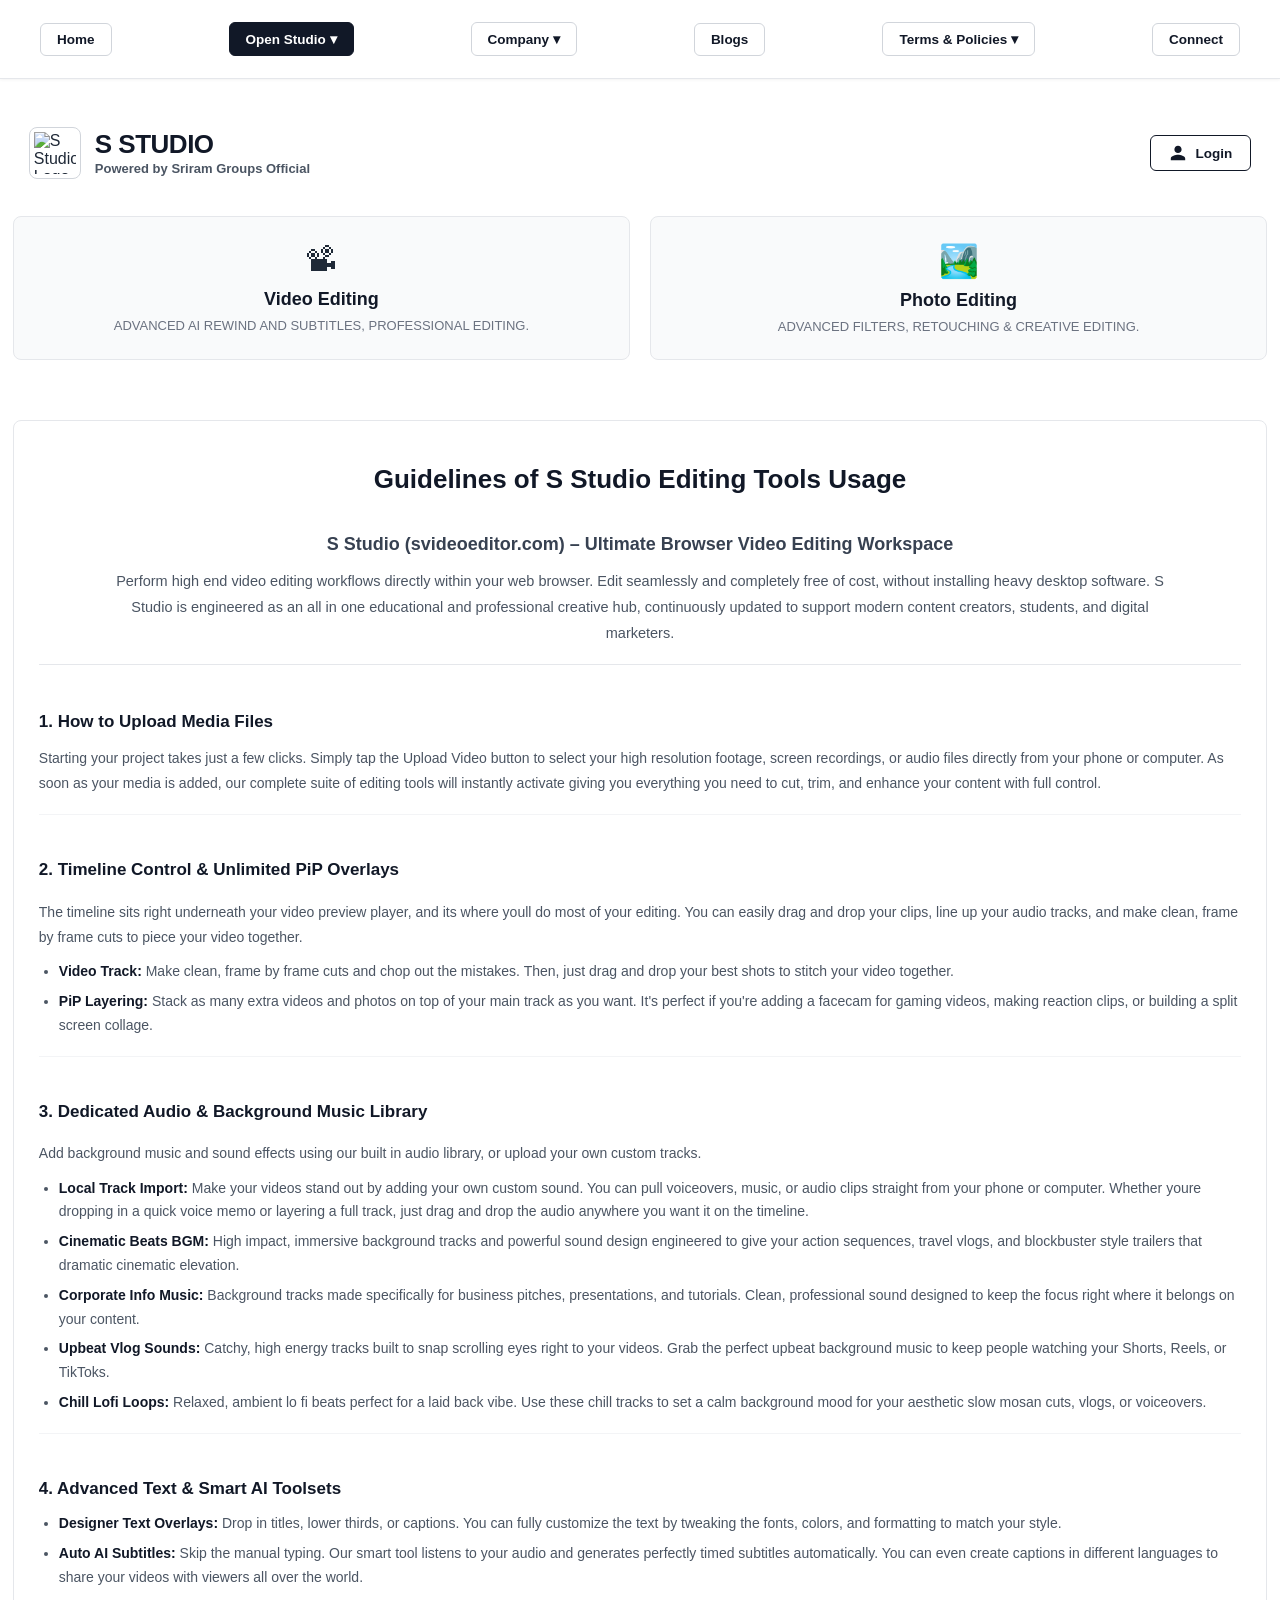
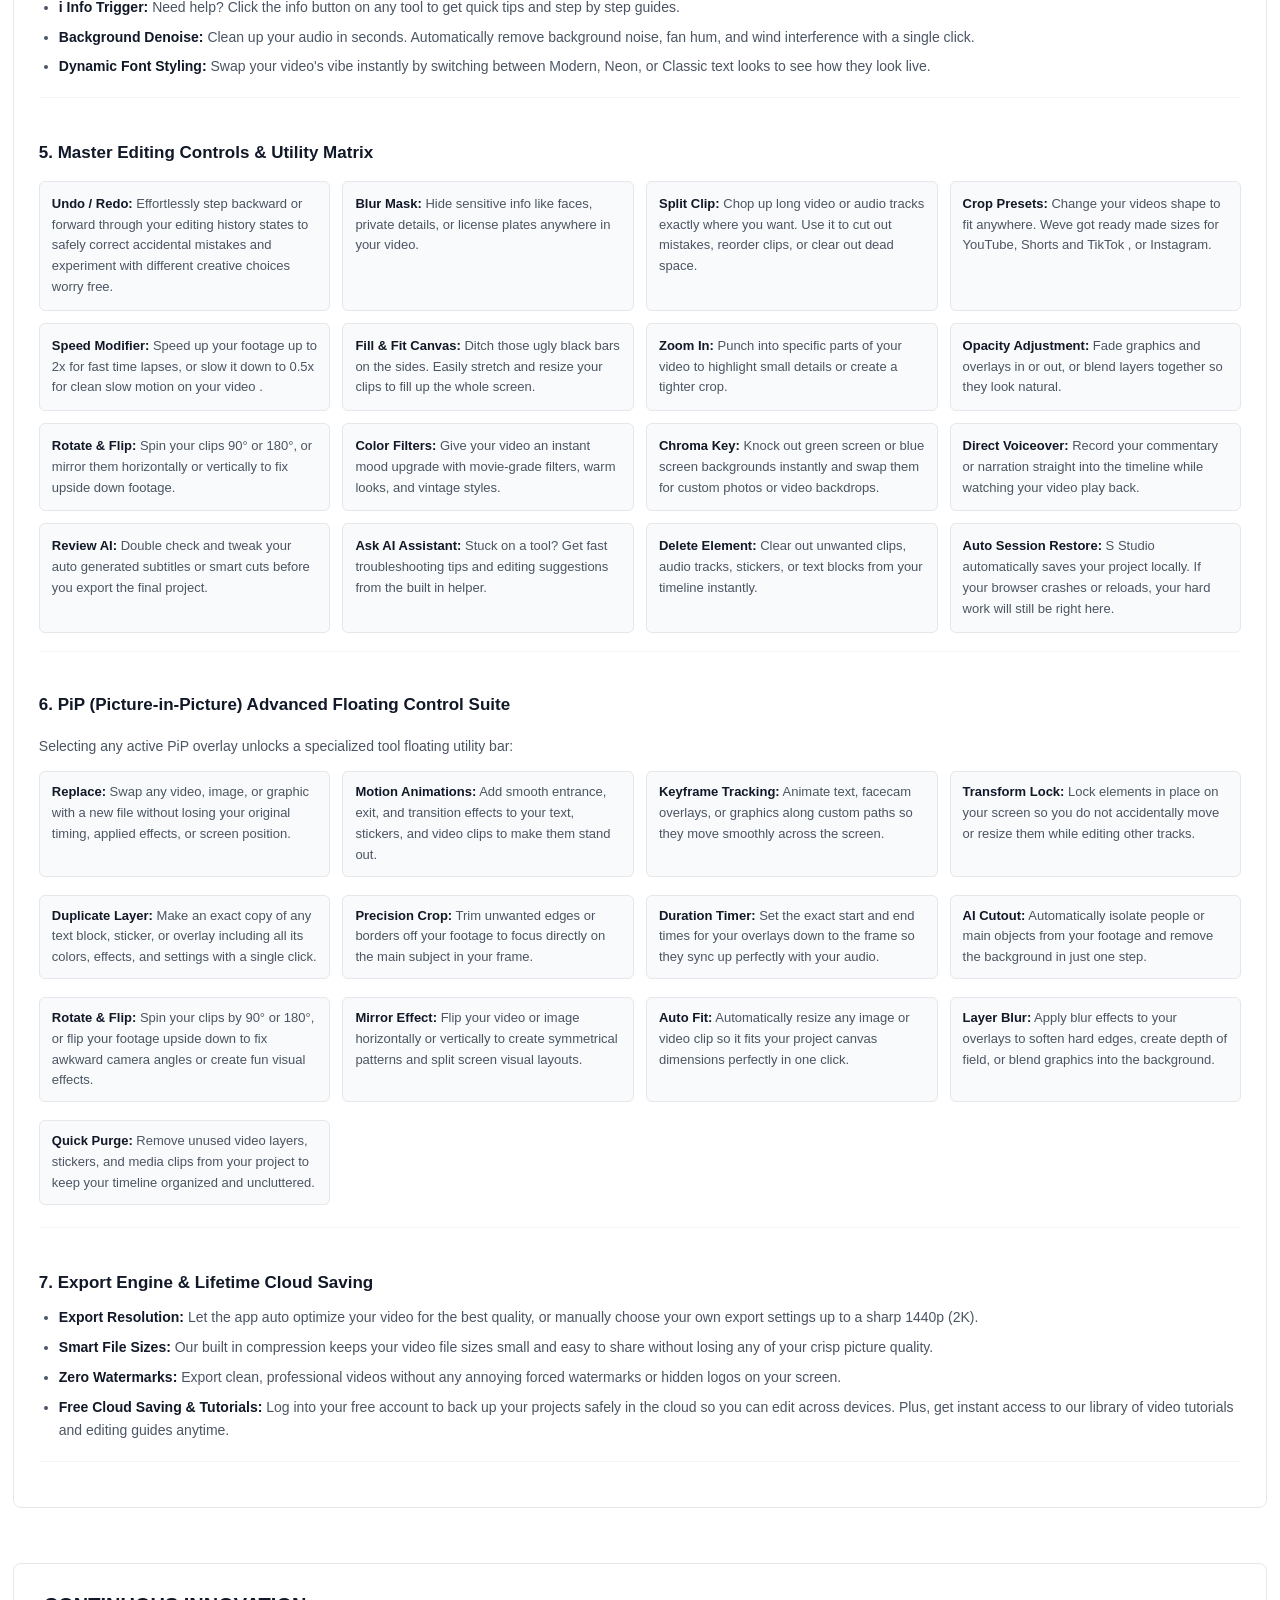
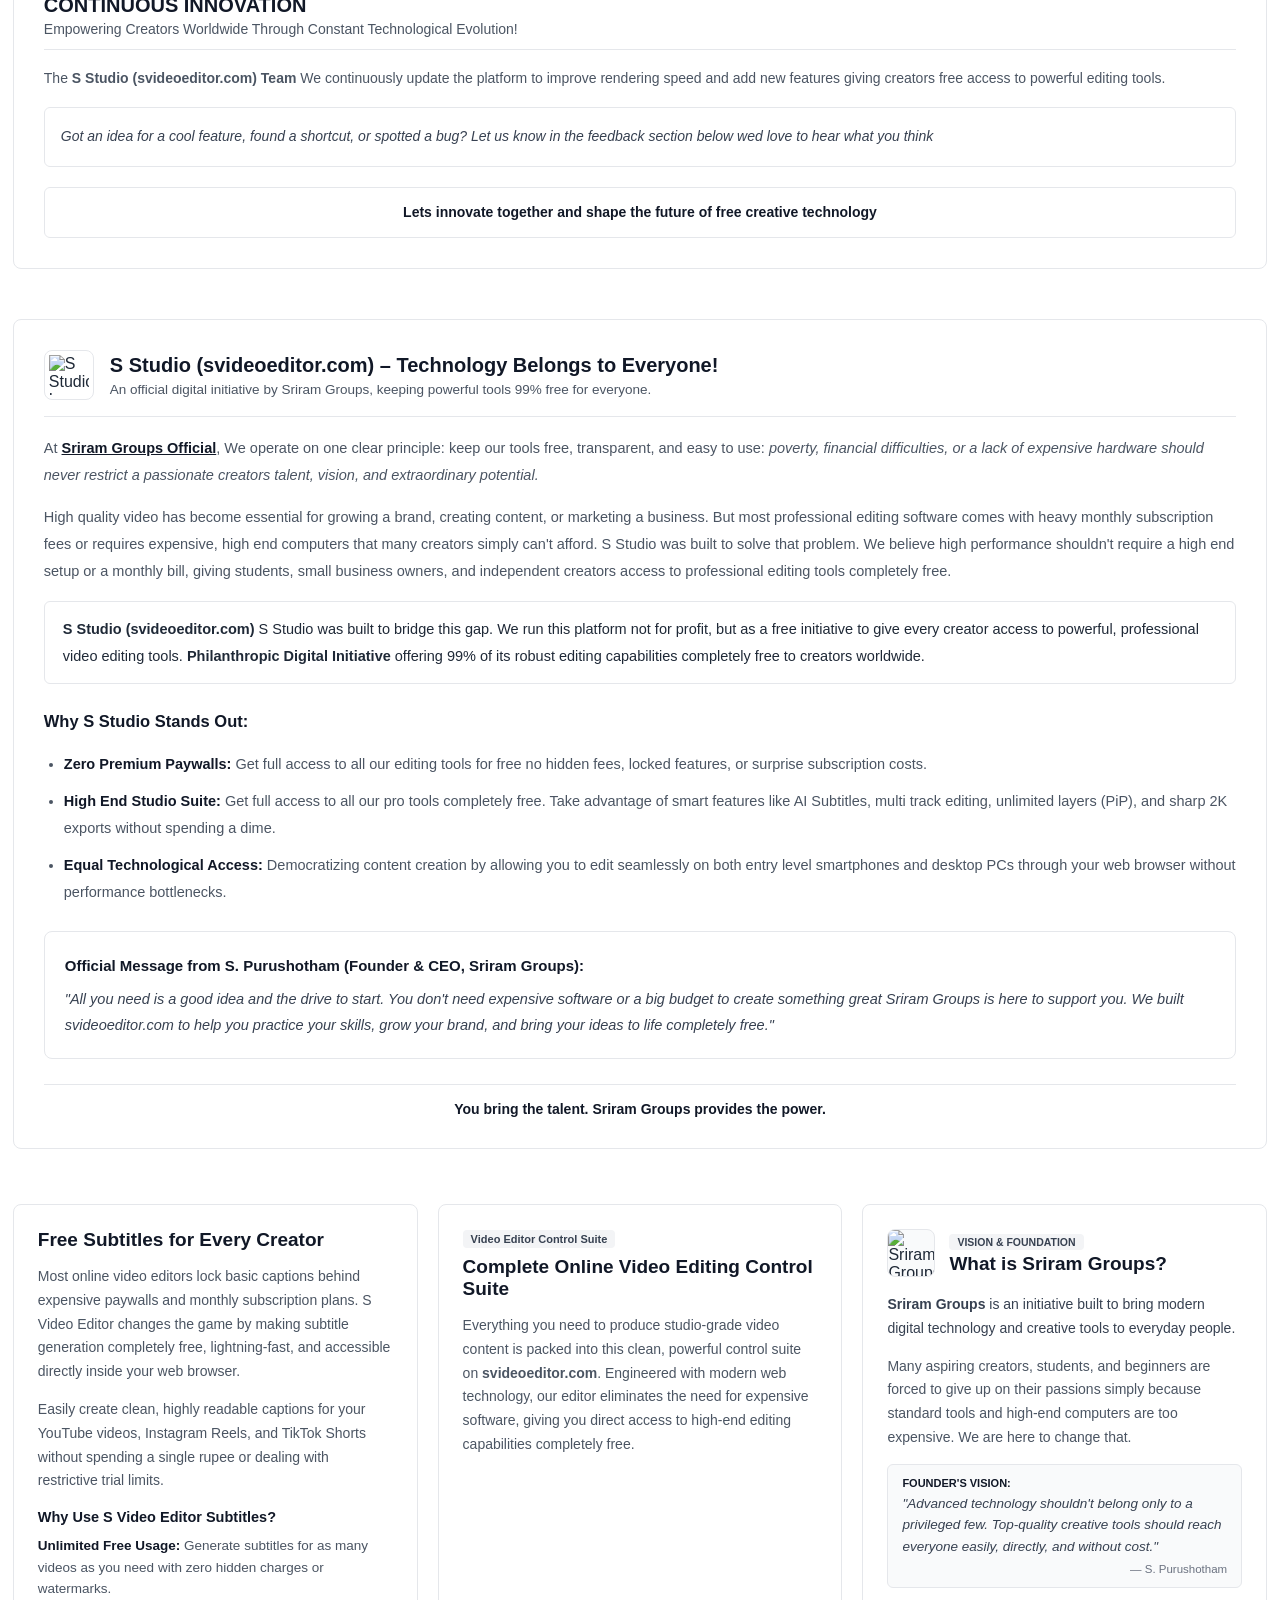
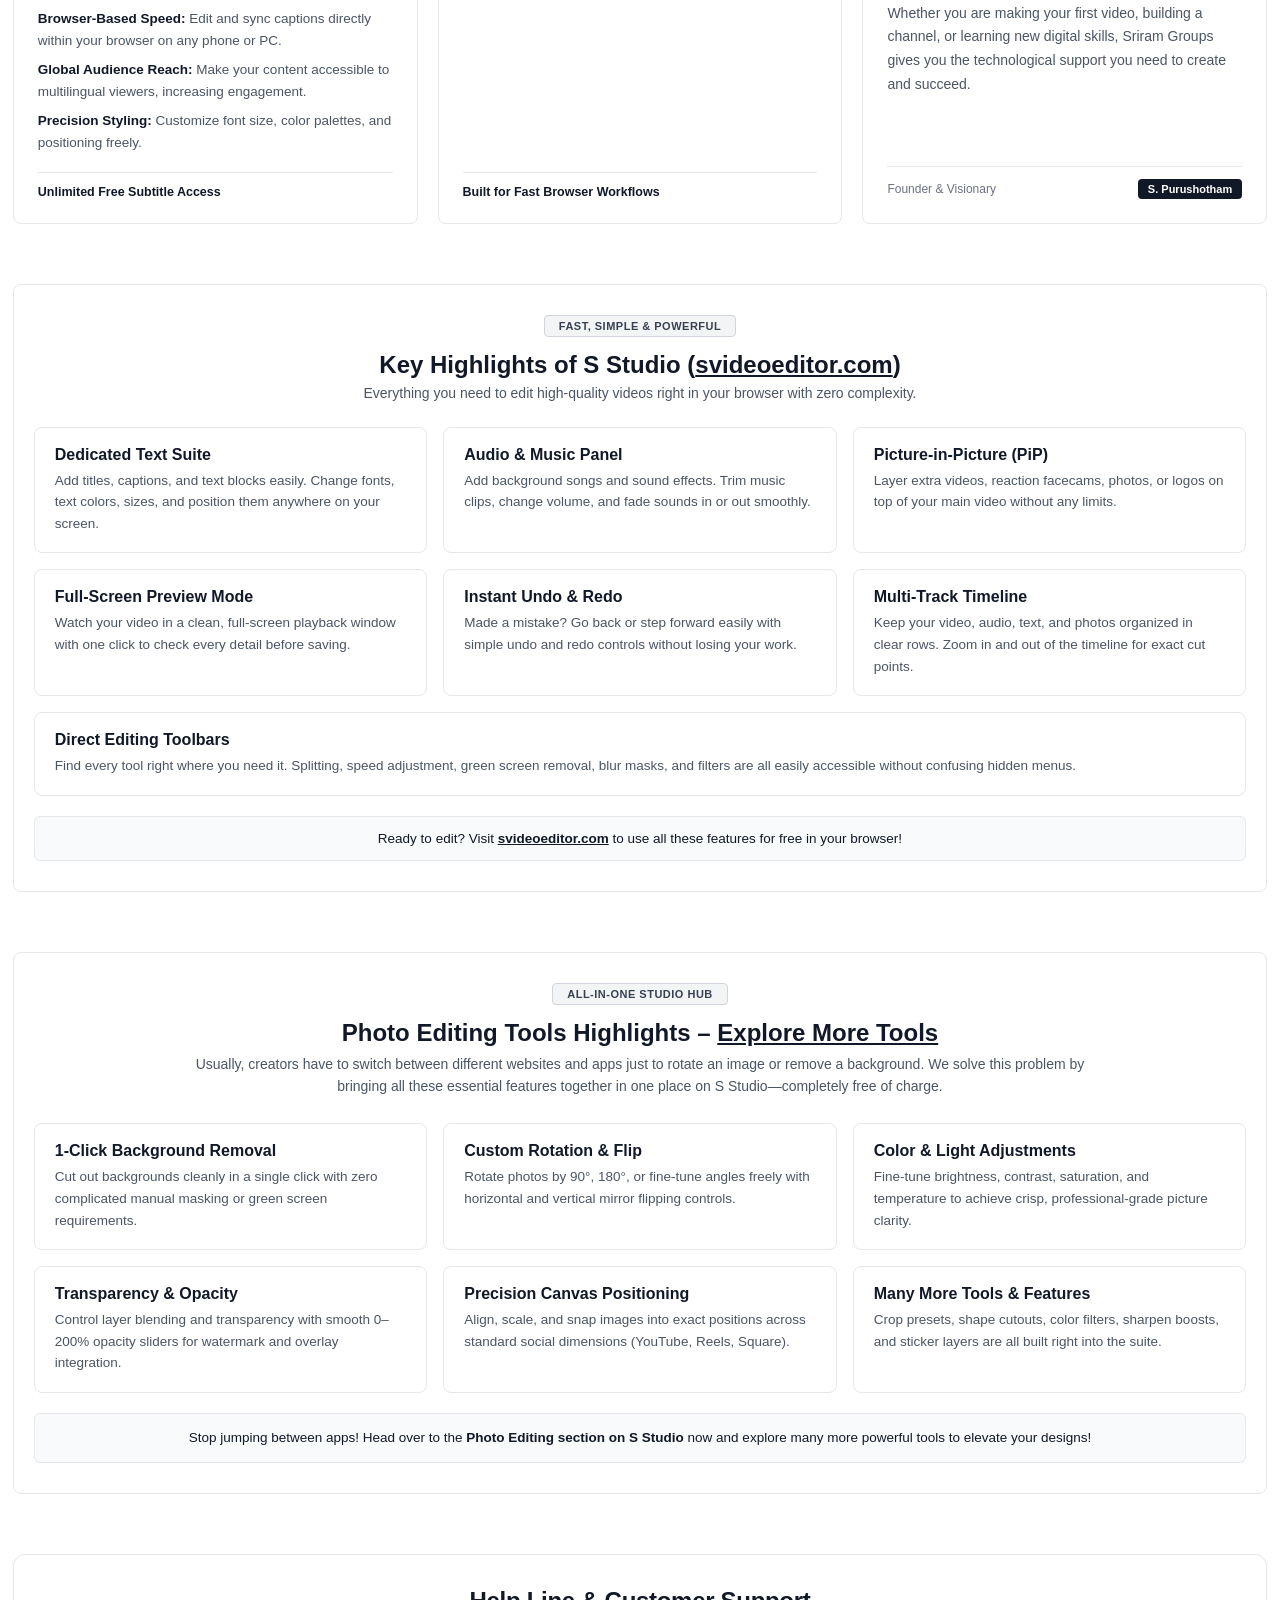
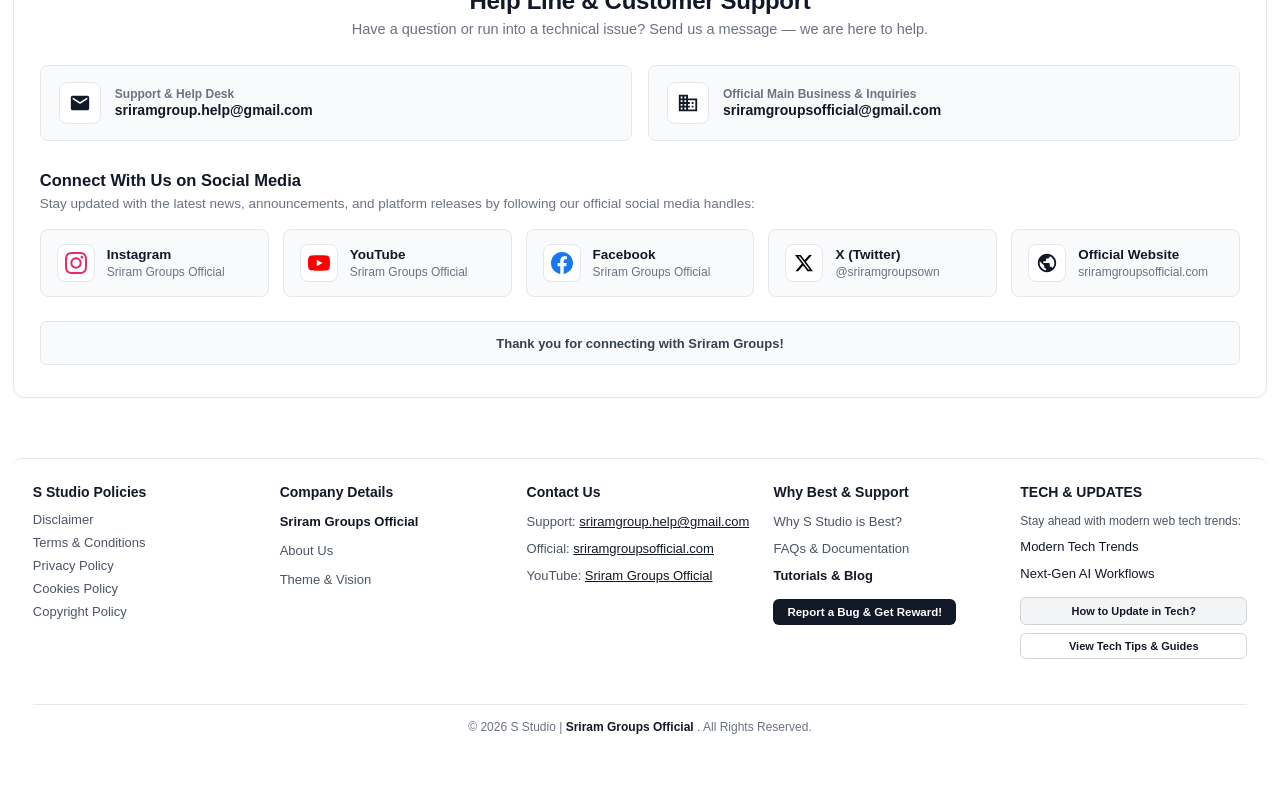
==== commit ef4b0c8a: "Update index.html" ====
--- a/index.html
+++ b/index.html
@@ -16,29 +16,29 @@
       gtag('config', 'G-0Y8V3GGLC6');
     </script>
 </head>
-<body style="background-color: #ffffff; color: #ffffff; margin: 0; font-family: -apple-system, BlinkMacSystemFont, 'Segoe UI', Roboto, sans-serif;">
+<body style="background-color: #ffffff !important; color: #111827 !important; margin: 0; font-family: -apple-system, BlinkMacSystemFont, 'Segoe UI', Roboto, sans-serif;">
 
 <!-- ========================================================================== -->
-<!-- 🌐 STICKY TOP NAVIGATION BAR (CLEAN WHITE EDITORIAL) -->
+<!--  STICKY TOP NAVIGATION BAR (CLEAN WHITE EDITORIAL) -->
 <!-- ========================================================================== -->
-<nav class="home-sticky-navbar" style="background: #ffffff; border-bottom: 1px solid #e5e7eb; box-shadow: 0 1px 3px #ffffff(0,0,0,0.05);">
+<nav class="home-sticky-navbar" style="background: #ffffff !important; border-bottom: 1px solid #e5e7eb !important; box-shadow: 0 1px 3px rgba(0,0,0,0.05) !important;">
     <div class="sticky-nav-inner" style="max-width: 1400px; margin: 0 auto; display: flex; align-items: center; justify-content: space-between; padding: 12px 20px;">
         
         <!-- Home Link -->
-        <button class="nav-link-btn" onclick="scrollToTopHome()" style="background: #ffffff; color: #ffffff; border: 1px solid #d1d5db; padding: 8px 16px; border-radius: 6px; font-weight: 600; cursor: pointer;">
+        <button class="nav-link-btn" onclick="scrollToTopHome()" style="background: #ffffff !important; color: #111827 !important; border: 1px solid #d1d5db !important; padding: 8px 16px; border-radius: 6px; font-weight: 600; cursor: pointer;">
              Home
         </button>
 
         <!-- DIRECT STUDIO LAUNCHER (VIDEO & PHOTO EDITING) -->
         <div class="nav-dropdown-item" id="editorLaunchDropdown" style="position: relative; display: inline-block;">
-            <button class="nav-link-btn nav-btn-highlight" onclick="toggleNavDropdown('editorLaunchDropdown')" style="background: #ffffff; color: #ffffff; border: 1px solid #ffffff; padding: 8px 16px; border-radius: 6px; font-weight: 600; cursor: pointer;">
+            <button class="nav-link-btn nav-btn-highlight" onclick="toggleNavDropdown('editorLaunchDropdown')" style="background: #111827 !important; color: #ffffff !important; border: 1px solid #111827 !important; padding: 8px 16px; border-radius: 6px; font-weight: 600; cursor: pointer;">
                  Open Studio <span class="nav-arrow-icon">▾</span>
             </button>
-            <div class="nav-sub-menu" style="display: none; position: absolute; top: 100%; left: 0; background: #ffffff; border: 1px solid #e5e7eb; border-radius: 6px; box-shadow: 0 4px 6px #ffffff(0,0,0,0.1); padding: 8px 0; min-width: 200px; z-index: 1000;">
-                <a href="javascript:void(0)" onclick="enterStudio('video'); closeAllNavDropdowns();" style="display: block; padding: 8px 16px; color: #ffffff; text-decoration: none;">
+            <div class="nav-sub-menu" style="display: none; position: absolute; top: 100%; left: 0; background: #ffffff !important; border: 1px solid #e5e7eb !important; border-radius: 6px; box-shadow: 0 4px 6px rgba(0,0,0,0.1); padding: 8px 0; min-width: 200px; z-index: 1000;">
+                <a href="javascript:void(0)" onclick="enterStudio('video'); closeAllNavDropdowns();" style="display: block; padding: 8px 16px; color: #374151 !important; text-decoration: none;">
                     📽 Video Editing Studio
                 </a>
-                <a href="javascript:void(0)" onclick="enterStudio('photo'); closeAllNavDropdowns();" style="display: block; padding: 8px 16px; color: #ffffff; text-decoration: none;">
+                <a href="javascript:void(0)" onclick="enterStudio('photo'); closeAllNavDropdowns();" style="display: block; padding: 8px 16px; color: #374151 !important; text-decoration: none;">
                     🏞️ Photo Editing Studio
                 </a>
             </div>
@@ -46,34 +46,34 @@
 
         <!-- Company Dropdown -->
         <div class="nav-dropdown-item" id="companyDropdown" style="position: relative; display: inline-block;">
-            <button class="nav-link-btn" onclick="toggleNavDropdown('companyDropdown')" style="background: #ffffff; color: #ffffff; border: 1px solid #d1d5db; padding: 8px 16px; border-radius: 6px; font-weight: 600; cursor: pointer;">
+            <button class="nav-link-btn" onclick="toggleNavDropdown('companyDropdown')" style="background: #ffffff !important; color: #111827 !important; border: 1px solid #d1d5db !important; padding: 8px 16px; border-radius: 6px; font-weight: 600; cursor: pointer;">
                 Company <span class="nav-arrow-icon">▾</span>
             </button>
-            <div class="nav-sub-menu" style="display: none; position: absolute; top: 100%; left: 0; background: #ffffff; border: 1px solid #e5e7eb; border-radius: 6px; box-shadow: 0 4px 6px #ffffff(0,0,0,0.1); padding: 8px 0; min-width: 200px; z-index: 1000;">
-                <a href="javascript:void(0)" onclick="toggleModal('aboutModal', true); closeAllNavDropdowns();" style="display: block; padding: 8px 16px; color: #ffffff; text-decoration: none;">About Us</a>
-                <a href="https://sriramgroupsofficial.com/" target="_blank" rel="noopener noreferrer" onclick="closeAllNavDropdowns();" style="display: block; padding: 8px 16px; color: #ffffff; text-decoration: none;">Sriram Groups Official</a>
+            <div class="nav-sub-menu" style="display: none; position: absolute; top: 100%; left: 0; background: #ffffff !important; border: 1px solid #e5e7eb !important; border-radius: 6px; box-shadow: 0 4px 6px rgba(0,0,0,0.1); padding: 8px 0; min-width: 200px; z-index: 1000;">
+                <a href="javascript:void(0)" onclick="toggleModal('aboutModal', true); closeAllNavDropdowns();" style="display: block; padding: 8px 16px; color: #374151 !important; text-decoration: none;">About Us</a>
+                <a href="https://sriramgroupsofficial.com/" target="_blank" rel="noopener noreferrer" onclick="closeAllNavDropdowns();" style="display: block; padding: 8px 16px; color: #374151 !important; text-decoration: none;">Sriram Groups Official</a>
             </div>
         </div>
 
         <!-- Blogs Button -->
-        <a href="blog.html" class="nav-link-btn nav-anchor-link" style="background: #ffffff; color: #ffffff; border: 1px solid #d1d5db; padding: 8px 16px; border-radius: 6px; font-weight: 600; text-decoration: none;">
+        <a href="blog.html" class="nav-link-btn nav-anchor-link" style="background: #ffffff !important; color: #111827 !important; border: 1px solid #d1d5db !important; padding: 8px 16px; border-radius: 6px; font-weight: 600; text-decoration: none;">
              Blogs
         </a>
 
         <!-- Terms & Conditions Dropdown -->
         <div class="nav-dropdown-item" id="termsDropdown" style="position: relative; display: inline-block;">
-            <button class="nav-link-btn" onclick="toggleNavDropdown('termsDropdown')" style="background: #ffffff; color: #ffffff; border: 1px solid #d1d5db; padding: 8px 16px; border-radius: 6px; font-weight: 600; cursor: pointer;">
+            <button class="nav-link-btn" onclick="toggleNavDropdown('termsDropdown')" style="background: #ffffff !important; color: #111827 !important; border: 1px solid #d1d5db !important; padding: 8px 16px; border-radius: 6px; font-weight: 600; cursor: pointer;">
                 Terms & Policies <span class="nav-arrow-icon">▾</span>
             </button>
-            <div class="nav-sub-menu" style="display: none; position: absolute; top: 100%; left: 0; background: #ffffff; border: 1px solid #e5e7eb; border-radius: 6px; box-shadow: 0 4px 6px #ffffff(0,0,0,0.1); padding: 8px 0; min-width: 200px; z-index: 1000;">
-                <a href="terms.html" onclick="closeAllNavDropdowns();" style="display: block; padding: 8px 16px; color: #374151; text-decoration: none;">Terms & Conditions</a>
-                <a href="javascript:void(0)" onclick="toggleModal('privacyModal', true); closeAllNavDropdowns();" style="display: block; padding: 8px 16px; color: #ffffff; text-decoration: none;">Privacy Policy</a>
-                <a href="javascript:void(0)" onclick="showFullPageModal('disclaimer'); closeAllNavDropdowns();" style="display: block; padding: 8px 16px; color: #ffffff; text-decoration: none;">Disclaimer & Other Terms</a>
+            <div class="nav-sub-menu" style="display: none; position: absolute; top: 100%; left: 0; background: #ffffff !important; border: 1px solid #e5e7eb !important; border-radius: 6px; box-shadow: 0 4px 6px rgba(0,0,0,0.1); padding: 8px 0; min-width: 200px; z-index: 1000;">
+                <a href="terms.html" onclick="closeAllNavDropdowns();" style="display: block; padding: 8px 16px; color: #374151 !important; text-decoration: none;">Terms & Conditions</a>
+                <a href="javascript:void(0)" onclick="toggleModal('privacyModal', true); closeAllNavDropdowns();" style="display: block; padding: 8px 16px; color: #374151 !important; text-decoration: none;">Privacy Policy</a>
+                <a href="javascript:void(0)" onclick="showFullPageModal('disclaimer'); closeAllNavDropdowns();" style="display: block; padding: 8px 16px; color: #374151 !important; text-decoration: none;">Disclaimer & Other Terms</a>
             </div>
         </div>
 
         <!-- Connect Button -->
-        <button class="nav-link-btn" onclick="scrollToSupportChannels()" style="background: #ffffff; color: #ffffff; border: 1px solid #d1d5db; padding: 8px 16px; border-radius: 6px; font-weight: 600; cursor: pointer;">
+        <button class="nav-link-btn" onclick="scrollToSupportChannels()" style="background: #ffffff !important; color: #111827 !important; border: 1px solid #d1d5db !important; padding: 8px 16px; border-radius: 6px; font-weight: 600; cursor: pointer;">
              Connect
         </button>
 
@@ -83,33 +83,36 @@
 <!-- ========================================================================== -->
 <!-- 1. INTRO PAGE / WORKSPACE SELECTOR & LANDING CONTENT -->
 <!-- ========================================================================== -->
-<div id="introPage" style="background-color: #ffffff; color: #1f2937; padding: 20px 0;">
+<div id="introPage" style="background-color: #ffffff; color: #1f2937; padding-top: 90px; padding-bottom: 20px;">
+
+    <!-- Top Header Bar: నావిగేషన్ బార్ కింద స్పష్టంగా కనిపించే Logo, Title మరియు Login బటన్ -->
+<div style="width: 98%; max-width: 1400px; margin-top: 95px !important; margin-bottom: 25px !important; margin-left: auto !important; margin-right: auto !important; display: flex !important; align-items: center !important; justify-content: space-between !important; padding: 12px 16px !important; box-sizing: border-box; background: transparent !important; position: relative !important; z-index: 10 !important;">
     
-    <!-- Top Header Bar: Clean White Presentation (No Outlines/No Background Box) -->
-    <div style="width: 98%; max-width: 1400px; margin: 15px auto 20px auto; display: flex; align-items: center; justify-content: space-between; padding: 10px 0; background: transparent; border: none; box-sizing: border-box;">
-        
-        <!-- Left Side: Title & Subtitle -->
-        <div style="display: flex; align-items: center; gap: 12px;">
-            <div style="width: 44px; height: 44px; border-radius: 8px; border: 1px solid #e5e7eb; padding: 2px; background: #f9fafb; display: flex; align-items: center; justify-content: center;">
-                <img src="https://lh3.googleusercontent.com/d/1F4GgiyEVVlRXOWlmJ_IGBYpiTJH6Yot-" alt="S Studio Logo" style="width: 100%; height: 100%; object-fit: contain;">
-            </div>
-            <div>
-                <h1 style="color: #111827; font-size: 24px; margin: 0; font-weight: 800; line-height: 1.1;">S STUDIO</h1>
-                <p style="color: #6b7280; font-size: 12px; margin: 2px 0 0 0; font-weight: 500;">Powered by Sriram Groups Official</p>
-            </div>
-        </div>
-
-        <!-- Right Side: Clean Login Button -->
-        <div>
-            <button onclick="openRegisterIdLoginModal()" style="display: flex; align-items: center; gap: 8px; background: #ffffff; border: 1px solid #111827; color: #111827; padding: 8px 18px; border-radius: 6px; font-size: 13px; font-weight: 600; cursor: pointer;">
-                <svg viewBox="0 0 24 24" width="18" height="18" fill="currentColor">
-                    <path d="M12 12c2.7 0 4.8-2.1 4.8-4.8S14.7 2.4 12 2.4 7.2 4.5 7.2 7.2 9.3 12 12 12zm0 2.4c-3.2 0-9.6 1.6-9.6 4.8v2.4h19.2v-2.4c0-3.2-6.4-4.8-9.6-4.8z"/>
-                </svg>
-                <span>Login</span>
-            </button>
-        </div>
-
-    </div>
+    <!-- ఎడమ వైపు: లోగో + టైటిల్ -->
+    <div style="display: flex !important; align-items: center !important; gap: 14px !important;">
+        <div style="width: 52px; height: 52px; min-width: 52px; border-radius: 8px; border: 1px solid #d1d5db; background: #ffffff; display: flex; align-items: center; justify-content: center; padding: 4px; box-sizing: border-box;">
+            <img src="https://lh3.googleusercontent.com/d/1F4GgiyEVVlRXOWlmJ_IGBYpiTJH6Yot-" alt="S Studio Logo" style="width: 100% !important; height: 100% !important; object-fit: contain !important; display: block !important;">
+        </div>
+        <div style="display: flex !important; flex-direction: column !important; justify-content: center !important;">
+            <h1 style="color: #111827 !important; font-size: 26px !important; margin: 0 !important; font-weight: 800 !important; line-height: 1.1 !important; letter-spacing: -0.5px !important; display: block !important;">S STUDIO</h1>
+            <p style="color: #4b5563 !important; font-size: 13px !important; margin: 3px 0 0 0 !important; font-weight: 600 !important; display: block !important;">
+    Powered by 
+    <a href="https://sriramgroupsofficial.com/" target="_blank" rel="noopener noreferrer" style="color: inherit !important; text-decoration: none !important; font-weight: inherit !important; cursor: pointer;">Sriram Groups Official</a>
+</p>
+        </div>
+    </div>
+
+    <!-- కుడి వైపు: లాగిన్ బటన్ -->
+    <div>
+        <button onclick="openRegisterIdLoginModal()" style="display: flex; align-items: center; gap: 8px; background: #ffffff; border: 1.5px solid #111827; color: #111827; padding: 8px 18px; border-radius: 6px; font-size: 13.5px; font-weight: 700; cursor: pointer;">
+            <svg viewBox="0 0 24 24" width="18" height="18" fill="currentColor">
+                <path d="M12 12c2.7 0 4.8-2.1 4.8-4.8S14.7 2.4 12 2.4 7.2 4.5 7.2 7.2 9.3 12 12 12zm0 2.4c-3.2 0-9.6 1.6-9.6 4.8v2.4h19.2v-2.4c0-3.2-6.4-4.8-9.6-4.8z"/>
+            </svg>
+            <span>Login</span>
+        </button>
+    </div>
+
+</div>
 
     <!-- Workspace Choice Cards -->
     <div class="workspace-choice-container" style="display: flex; gap: 20px; max-width: 1400px; margin: 0 auto 30px auto; width: 98%;">
@@ -431,780 +434,831 @@
 
     </div>
 
-        <!-- 99% FULL-WIDTH KEY HIGHLIGHTS SECTION (CLEAN WHITE EDITORIAL) -->
-        <section class="s-highlights-full-section" style="width: 98% !important; max-width: 1400px !important; margin: 30px auto !important; padding: 30px 20px !important; box-sizing: border-box !important; background: #ffffff !important; border: 1px solid #e5e7eb !important; border-radius: 8px !important; color: #111827 !important; font-family: -apple-system, BlinkMacSystemFont, 'Segoe UI', Roboto, sans-serif !important; box-shadow: none !important;">
-            <div class="s-highlights-header" style="text-align: center; margin-bottom: 26px;">
-                <span class="s-badge-highlight" style="background: #f3f4f6; color: #374151; border: 1px solid #d1d5db; font-size: 11px; font-weight: 700; padding: 4px 14px; border-radius: 4px; letter-spacing: 0.5px; text-transform: uppercase; display: inline-block; margin-bottom: 8px;">Fast, Simple & Powerful</span>
-                <h2 class="s-main-title" style="font-size: 24px; font-weight: 800; margin: 6px 0; color: #111827;">
-                    Key Highlights of S Studio (<span class="s-cyan-text" style="color: #111827; text-decoration: underline;">svideoeditor.com</span>)
-                </h2>
-                <p class="s-subtitle" style="font-size: 14px; color: #4b5563; margin: 0;">
-                    Everything you need to edit high-quality videos right in your browser with zero complexity.
+    <!-- 99% FULL-WIDTH KEY HIGHLIGHTS SECTION (CLEAN WHITE EDITORIAL) -->
+    <section class="s-highlights-full-section" style="width: 98% !important; max-width: 1400px !important; margin: 30px auto !important; padding: 30px 20px !important; box-sizing: border-box !important; background: #ffffff !important; border: 1px solid #e5e7eb !important; border-radius: 8px !important; color: #111827 !important; font-family: -apple-system, BlinkMacSystemFont, 'Segoe UI', Roboto, sans-serif !important; box-shadow: none !important;">
+        <div class="s-highlights-header" style="text-align: center; margin-bottom: 26px;">
+            <span class="s-badge-highlight" style="background: #f3f4f6; color: #374151; border: 1px solid #d1d5db; font-size: 11px; font-weight: 700; padding: 4px 14px; border-radius: 4px; letter-spacing: 0.5px; text-transform: uppercase; display: inline-block; margin-bottom: 8px;">Fast, Simple & Powerful</span>
+            <h2 class="s-main-title" style="font-size: 24px; font-weight: 800; margin: 6px 0; color: #111827;">
+                Key Highlights of S Studio (<span class="s-cyan-text" style="color: #111827; text-decoration: underline;">svideoeditor.com</span>)
+            </h2>
+            <p class="s-subtitle" style="font-size: 14px; color: #4b5563; margin: 0;">
+                Everything you need to edit high-quality videos right in your browser with zero complexity.
+            </p>
+        </div>
+
+        <div class="s-highlights-grid" style="display: grid; grid-template-columns: repeat(auto-fit, minmax(320px, 1fr)); gap: 16px; width: 100%; margin-bottom: 16px; box-sizing: border-box;">
+            <div class="s-card-item" style="background: #ffffff; border: 1px solid #e5e7eb; padding: 18px 20px; border-radius: 8px; box-sizing: border-box;">
+                <h3 style="font-size: 16px; font-weight: 700; margin: 0 0 6px 0; color: #111827;"> Dedicated Text Suite</h3>
+                <p style="font-size: 13.5px; color: #4b5563; line-height: 1.6; margin: 0;">Add titles, captions, and text blocks easily. Change fonts, text colors, sizes, and position them anywhere on your screen.</p>
+            </div>
+
+            <div class="s-card-item" style="background: #ffffff; border: 1px solid #e5e7eb; padding: 18px 20px; border-radius: 8px; box-sizing: border-box;">
+                <h3 style="font-size: 16px; font-weight: 700; margin: 0 0 6px 0; color: #111827;"> Audio & Music Panel</h3>
+                <p style="font-size: 13.5px; color: #4b5563; line-height: 1.6; margin: 0;">Add background songs and sound effects. Trim music clips, change volume, and fade sounds in or out smoothly.</p>
+            </div>
+
+            <div class="s-card-item" style="background: #ffffff; border: 1px solid #e5e7eb; padding: 18px 20px; border-radius: 8px; box-sizing: border-box;">
+                <h3 style="font-size: 16px; font-weight: 700; margin: 0 0 6px 0; color: #111827;"> Picture-in-Picture (PiP)</h3>
+                <p style="font-size: 13.5px; color: #4b5563; line-height: 1.6; margin: 0;">Layer extra videos, reaction facecams, photos, or logos on top of your main video without any limits.</p>
+            </div>
+
+            <div class="s-card-item" style="background: #ffffff; border: 1px solid #e5e7eb; padding: 18px 20px; border-radius: 8px; box-sizing: border-box;">
+                <h3 style="font-size: 16px; font-weight: 700; margin: 0 0 6px 0; color: #111827;"> Full-Screen Preview Mode</h3>
+                <p style="font-size: 13.5px; color: #4b5563; line-height: 1.6; margin: 0;">Watch your video in a clean, full-screen playback window with one click to check every detail before saving.</p>
+            </div>
+
+            <div class="s-card-item" style="background: #ffffff; border: 1px solid #e5e7eb; padding: 18px 20px; border-radius: 8px; box-sizing: border-box;">
+                <h3 style="font-size: 16px; font-weight: 700; margin: 0 0 6px 0; color: #111827;"> Instant Undo & Redo</h3>
+                <p style="font-size: 13.5px; color: #4b5563; line-height: 1.6; margin: 0;">Made a mistake? Go back or step forward easily with simple undo and redo controls without losing your work.</p>
+            </div>
+
+            <div class="s-card-item" style="background: #ffffff; border: 1px solid #e5e7eb; padding: 18px 20px; border-radius: 8px; box-sizing: border-box;">
+                <h3 style="font-size: 16px; font-weight: 700; margin: 0 0 6px 0; color: #111827;"> Multi-Track Timeline</h3>
+                <p style="font-size: 13.5px; color: #4b5563; line-height: 1.6; margin: 0;">Keep your video, audio, text, and photos organized in clear rows. Zoom in and out of the timeline for exact cut points.</p>
+            </div>
+        </div>
+
+        <div class="s-card-item s-full-span-card" style="width: 100%; margin-bottom: 20px; background: #ffffff; border: 1px solid #e5e7eb; padding: 18px 20px; border-radius: 8px; box-sizing: border-box;">
+            <h3 style="font-size: 16px; font-weight: 700; margin: 0 0 6px 0; color: #111827;"> Direct Editing Toolbars</h3>
+            <p style="font-size: 13.5px; color: #4b5563; line-height: 1.6; margin: 0;">Find every tool right where you need it. Splitting, speed adjustment, green screen removal, blur masks, and filters are all easily accessible without confusing hidden menus.</p>
+        </div>
+
+        <div class="s-cta-banner" style="text-align: center; padding: 14px; background: #f9fafb; border: 1px solid #e5e7eb; border-radius: 6px; color: #111827; font-size: 13.5px; font-weight: 500;">
+            <span>Ready to edit? Visit <a href="https://svideoeditor.com/" target="_blank" rel="noopener" style="color: #111827; font-weight: 700; text-decoration: underline;">svideoeditor.com</a> to use all these features for free in your browser!</span>
+        </div>
+    </section>
+
+    <!-- 99% FULL-WIDTH PHOTO EDITING TOOLS HIGHLIGHTS (CLEAN WHITE EDITORIAL) -->
+    <section class="s-photo-tools-section" style="width: 98% !important; max-width: 1400px !important; margin: 30px auto !important; padding: 30px 20px !important; box-sizing: border-box !important; background: #ffffff !important; border: 1px solid #e5e7eb !important; border-radius: 8px !important; color: #111827 !important; font-family: -apple-system, BlinkMacSystemFont, 'Segoe UI', Roboto, sans-serif !important; box-shadow: none !important;">
+        <div class="s-photo-header" style="text-align: center; margin-bottom: 26px;">
+            <span class="s-photo-badge" style="background: #f3f4f6; color: #374151; border: 1px solid #d1d5db; font-size: 11px; font-weight: 700; padding: 4px 14px; border-radius: 4px; letter-spacing: 0.5px; text-transform: uppercase; display: inline-block; margin-bottom: 8px;">All-in-One Studio Hub</span>
+            <h2 class="s-photo-title" style="font-size: 24px; font-weight: 800; margin: 6px 0; color: #111827;">
+                Photo Editing Tools Highlights – <span class="s-emerald-text" style="color: #111827; text-decoration: underline;">Explore More Tools</span>
+            </h2>
+            <p class="s-photo-subtitle" style="font-size: 14px; color: #4b5563; max-width: 900px; margin: 0 auto; line-height: 1.6;">
+                Usually, creators have to switch between different websites and apps just to rotate an image or remove a background. We solve this problem by bringing all these essential features together in one place on S Studio—completely free of charge.
+            </p>
+        </div>
+
+        <div class="s-photo-grid" style="display: grid; grid-template-columns: repeat(auto-fit, minmax(320px, 1fr)); gap: 16px; width: 100%; margin-bottom: 20px; box-sizing: border-box;">
+            <div class="s-photo-card" style="background: #ffffff; border: 1px solid #e5e7eb; padding: 18px 20px; border-radius: 8px; box-sizing: border-box;">
+                <h3 style="font-size: 16px; font-weight: 700; margin: 0 0 6px 0; color: #111827;"> 1-Click Background Removal</h3>
+                <p style="font-size: 13.5px; color: #4b5563; line-height: 1.6; margin: 0;">Cut out backgrounds cleanly in a single click with zero complicated manual masking or green screen requirements.</p>
+            </div>
+
+            <div class="s-photo-card" style="background: #ffffff; border: 1px solid #e5e7eb; padding: 18px 20px; border-radius: 8px; box-sizing: border-box;">
+                <h3 style="font-size: 16px; font-weight: 700; margin: 0 0 6px 0; color: #111827;"> Custom Rotation & Flip</h3>
+                <p style="font-size: 13.5px; color: #4b5563; line-height: 1.6; margin: 0;">Rotate photos by 90°, 180°, or fine-tune angles freely with horizontal and vertical mirror flipping controls.</p>
+            </div>
+
+            <div class="s-photo-card" style="background: #ffffff; border: 1px solid #e5e7eb; padding: 18px 20px; border-radius: 8px; box-sizing: border-box;">
+                <h3 style="font-size: 16px; font-weight: 700; margin: 0 0 6px 0; color: #111827;"> Color & Light Adjustments</h3>
+                <p style="font-size: 13.5px; color: #4b5563; line-height: 1.6; margin: 0;">Fine-tune brightness, contrast, saturation, and temperature to achieve crisp, professional-grade picture clarity.</p>
+            </div>
+
+            <div class="s-photo-card" style="background: #ffffff; border: 1px solid #e5e7eb; padding: 18px 20px; border-radius: 8px; box-sizing: border-box;">
+                <h3 style="font-size: 16px; font-weight: 700; margin: 0 0 6px 0; color: #111827;"> Transparency & Opacity</h3>
+                <p style="font-size: 13.5px; color: #4b5563; line-height: 1.6; margin: 0;">Control layer blending and transparency with smooth 0–200% opacity sliders for watermark and overlay integration.</p>
+            </div>
+
+            <div class="s-photo-card" style="background: #ffffff; border: 1px solid #e5e7eb; padding: 18px 20px; border-radius: 8px; box-sizing: border-box;">
+                <h3 style="font-size: 16px; font-weight: 700; margin: 0 0 6px 0; color: #111827;"> Precision Canvas Positioning</h3>
+                <p style="font-size: 13.5px; color: #4b5563; line-height: 1.6; margin: 0;">Align, scale, and snap images into exact positions across standard social dimensions (YouTube, Reels, Square).</p>
+            </div>
+
+            <div class="s-photo-card" style="background: #ffffff; border: 1px solid #e5e7eb; padding: 18px 20px; border-radius: 8px; box-sizing: border-box;">
+                <h3 style="font-size: 16px; font-weight: 700; margin: 0 0 6px 0; color: #111827;"> Many More Tools & Features</h3>
+                <p style="font-size: 13.5px; color: #4b5563; line-height: 1.6; margin: 0;">Crop presets, shape cutouts, color filters, sharpen boosts, and sticker layers are all built right into the suite.</p>
+            </div>
+        </div>
+
+        <div class="s-photo-cta" style="text-align: center; padding: 14px 18px; background: #f9fafb; border: 1px solid #e5e7eb; border-radius: 6px; color: #111827; font-size: 13.5px; line-height: 1.5;">
+            <span>Stop jumping between apps! Head over to the <strong>Photo Editing section on S Studio</strong> now and explore many more powerful tools to elevate your designs!</span>
+        </div>
+    </section>
+
+    <!-- HELP LINE & CUSTOMER SUPPORT CARD (OFFICIAL REAL BRAND SVG LOGOS) -->
+<div class="support-channels-card" style="background: #ffffff !important; border: 1px solid #e5e7eb !important; border-radius: 12px !important; padding: 32px 26px !important; max-width: 1400px !important; margin: 30px auto !important; color: #111827 !important; opacity: 1 !important; visibility: visible !important; display: block !important; box-shadow: 0 1px 3px rgba(0,0,0,0.04) !important; box-sizing: border-box !important;">
+    
+    <!-- Top Support Heading -->
+    <div style="text-align: center; margin-bottom: 28px;">
+        <h2 style="font-size: 24px; font-weight: 800; color: #111827; margin: 0 0 6px; letter-spacing: -0.3px;">Help Line & Customer Support</h2>
+        <p style="color: #6b7280; font-size: 14.5px; margin: 0;">Have a question or run into a technical issue? Send us a message — we are here to help.</p>
+    </div>
+
+    <!-- Official Email Desk Cards -->
+    <div style="display: grid; grid-template-columns: repeat(auto-fit, minmax(280px, 1fr)); gap: 16px; margin-bottom: 30px;">
+        <!-- Support Email -->
+        <div style="background: #f9fafb; border: 1px solid #e5e7eb; padding: 16px 18px; border-radius: 8px; display: flex; align-items: center; gap: 14px;">
+            <div style="width: 42px; height: 42px; min-width: 42px; background: #ffffff; border: 1px solid #e5e7eb; border-radius: 8px; display: flex; align-items: center; justify-content: center;">
+                <svg viewBox="0 0 24 24" width="22" height="22" fill="#111827">
+                    <path d="M20 4H4c-1.1 0-1.99.9-1.99 2L2 18c0 1.1.9 2 2 2h16c1.1 0 2-.9 2-2V6c0-1.1-.9-2-2-2zm0 4l-8 5-8-5V6l8 5 8-5v2z"/>
+                </svg>
+            </div>
+            <div>
+                <span style="display: block; font-size: 12px; color: #6b7280; font-weight: 600;">Support & Help Desk</span>
+                <a href="mailto:sriramgroup.help@gmail.com" style="color: #111827; font-size: 14px; font-weight: 700; text-decoration: none;">sriramgroup.help@gmail.com</a>
+            </div>
+        </div>
+
+        <!-- Official Inquiries Email -->
+        <div style="background: #f9fafb; border: 1px solid #e5e7eb; padding: 16px 18px; border-radius: 8px; display: flex; align-items: center; gap: 14px;">
+            <div style="width: 42px; height: 42px; min-width: 42px; background: #ffffff; border: 1px solid #e5e7eb; border-radius: 8px; display: flex; align-items: center; justify-content: center;">
+                <svg viewBox="0 0 24 24" width="22" height="22" fill="#111827">
+                    <path d="M12 7V3H2v18h20V7H12zM6 19H4v-2h2v2zm0-4H4v-2h2v2zm0-4H4V9h2v2zm0-4H4V5h2v2zm4 12H8v-2h2v2zm0-4H8v-2h2v2zm0-4H8V9h2v2zm0-4H8V5h2v2zm10 12h-8v-2h2v-2h-2v-2h2v-2h-2V9h8v10zm-2-8h-2v2h2v-2zm0 4h-2v2h2v-2z"/>
+                </svg>
+            </div>
+            <div>
+                <span style="display: block; font-size: 12px; color: #6b7280; font-weight: 600;">Official Main Business & Inquiries</span>
+                <a href="mailto:sriramgroupsofficial@gmail.com" style="color: #111827; font-size: 14px; font-weight: 700; text-decoration: none;">sriramgroupsofficial@gmail.com</a>
+            </div>
+        </div>
+    </div>
+
+    <!-- Social Media Section Header -->
+    <h3 style="color: #111827; font-size: 16.5px; font-weight: 800; margin: 0 0 6px 0;">Connect With Us on Social Media</h3>
+    <p style="color: #6b7280; font-size: 13.5px; margin: 0 0 18px 0;">
+        Stay updated with the latest news, announcements, and platform releases by following our official social media handles:
+    </p>
+
+    <!-- Social Media Brand Cards with Real Vector Logos -->
+    <div style="display: grid; grid-template-columns: repeat(auto-fit, minmax(210px, 1fr)); gap: 14px; margin-bottom: 24px;">
+        
+        <!-- 1. Instagram Official Logo -->
+        <a href="https://www.instagram.com/sriramgroupsofficial?igsh=aXV4eGs4ejhxNW0y" target="_blank" rel="noopener noreferrer" style="background: #f9fafb; border: 1px solid #e5e7eb; padding: 14px 16px; border-radius: 8px; text-decoration: none; color: #111827; display: flex; align-items: center; gap: 12px; transition: border-color 0.2s ease;">
+            <div style="width: 38px; height: 38px; min-width: 38px; background: #ffffff; border: 1px solid #e5e7eb; border-radius: 8px; display: flex; align-items: center; justify-content: center;">
+                <svg viewBox="0 0 24 24" width="22" height="22" fill="#E1306C">
+                    <path d="M12 2.163c3.204 0 3.584.012 4.85.07 3.252.148 4.771 1.691 4.919 4.919.058 1.265.069 1.645.069 4.849 0 3.205-.012 3.584-.069 4.849-.149 3.225-1.664 4.771-4.919 4.919-1.266.058-1.644.07-4.85.07-3.204 0-3.584-.012-4.849-.07-3.26-.149-4.771-1.699-4.919-4.92-.058-1.265-.07-1.644-.07-4.849 0-3.204.013-3.583.07-4.849.149-3.227 1.664-4.771 4.919-4.919 1.266-.057 1.645-.069 4.849-.069zm0-2.163c-3.259 0-3.667.014-4.947.072-4.358.2-6.78 2.618-6.98 6.98-.059 1.281-.073 1.689-.073 4.948 0 3.259.014 3.668.072 4.948.2 4.358 2.618 6.78 6.98 6.98 1.281.058 1.689.072 4.948.072 3.259 0 3.668-.014 4.948-.072 4.354-.2 6.782-2.618 6.979-6.98.059-1.28.073-1.689.073-4.948 0-3.259-.014-3.667-.072-4.947-.196-4.354-2.617-6.78-6.979-6.98-1.281-.059-1.69-.073-4.949-.073zm0 5.838c-3.403 0-6.162 2.759-6.162 6.162s2.759 6.163 6.162 6.163 6.162-2.759 6.162-6.163c0-3.403-2.759-6.162-6.162-6.162zm0 10.162c-2.209 0-4-1.79-4-4 0-2.209 1.791-4 4-4s4 1.791 4 4c0 2.21-1.791 4-4 4zm6.406-11.845c-.796 0-1.441.645-1.441 1.44s.645 1.44 1.441 1.44c.795 0 1.439-.645 1.439-1.44s-.644-1.44-1.439-1.44z"/>
+                </svg>
+            </div>
+            <div>
+                <strong style="display: block; font-size: 13.5px; color: #111827;">Instagram</strong>
+                <span style="font-size: 12px; color: #6b7280;">Sriram Groups Official</span>
+            </div>
+        </a>
+
+        <!-- 2. YouTube Official Logo -->
+        <a href="https://youtube.com/@sriramgroups-i7t?si=J_jklV3t-tU1qFT4" target="_blank" rel="noopener noreferrer" style="background: #f9fafb; border: 1px solid #e5e7eb; padding: 14px 16px; border-radius: 8px; text-decoration: none; color: #111827; display: flex; align-items: center; gap: 12px; transition: border-color 0.2s ease;">
+            <div style="width: 38px; height: 38px; min-width: 38px; background: #ffffff; border: 1px solid #e5e7eb; border-radius: 8px; display: flex; align-items: center; justify-content: center;">
+                <svg viewBox="0 0 24 24" width="22" height="22" fill="#FF0000">
+                    <path d="M23.498 6.186a3.016 3.016 0 0 0-2.122-2.136C19.505 3.545 12 3.545 12 3.545s-7.505 0-9.377.505A3.017 3.017 0 0 0 .502 6.186C0 8.07 0 12 0 12s0 3.93.502 5.814a3.016 3.016 0 0 0 2.122 2.136c1.871.505 9.376.505 9.376.505s7.505 0 9.377-.505a3.015 3.015 0 0 0 2.122-2.136C24 15.93 24 12 24 12s0-3.93-.502-5.814zM9.545 15.568V8.432L15.818 12l-6.273 3.568z"/>
+                </svg>
+            </div>
+            <div>
+                <strong style="display: block; font-size: 13.5px; color: #111827;">YouTube</strong>
+                <span style="font-size: 12px; color: #6b7280;">Sriram Groups Official</span>
+            </div>
+        </a>
+
+        <!-- 3. Facebook Official Logo -->
+        <a href="https://www.facebook.com/share/1684AA7XhtV/" target="_blank" rel="noopener noreferrer" style="background: #f9fafb; border: 1px solid #e5e7eb; padding: 14px 16px; border-radius: 8px; text-decoration: none; color: #111827; display: flex; align-items: center; gap: 12px; transition: border-color 0.2s ease;">
+            <div style="width: 38px; height: 38px; min-width: 38px; background: #ffffff; border: 1px solid #e5e7eb; border-radius: 8px; display: flex; align-items: center; justify-content: center;">
+                <svg viewBox="0 0 24 24" width="22" height="22" fill="#1877F2">
+                    <path d="M24 12.073c0-6.627-5.373-12-12-12s-12 5.373-12 12c0 5.99 4.388 10.954 10.125 11.854v-8.385H7.078v-3.47h3.047V9.43c0-3.007 1.792-4.669 4.533-4.669 1.312 0 2.686.235 2.686.235v2.953H15.83c-1.491 0-1.956.925-1.956 1.874v2.25h3.328l-.532 3.47h-2.796v8.385C19.612 23.027 24 18.062 24 12.073z"/>
+                </svg>
+            </div>
+            <div>
+                <strong style="display: block; font-size: 13.5px; color: #111827;">Facebook</strong>
+                <span style="font-size: 12px; color: #6b7280;">Sriram Groups Official</span>
+            </div>
+        </a>
+
+        <!-- 4. X (Twitter) Official Logo -->
+        <a href="https://x.com/sriramgroupsown" target="_blank" rel="noopener noreferrer" style="background: #f9fafb; border: 1px solid #e5e7eb; padding: 14px 16px; border-radius: 8px; text-decoration: none; color: #111827; display: flex; align-items: center; gap: 12px; transition: border-color 0.2s ease;">
+            <div style="width: 38px; height: 38px; min-width: 38px; background: #ffffff; border: 1px solid #e5e7eb; border-radius: 8px; display: flex; align-items: center; justify-content: center;">
+                <svg viewBox="0 0 24 24" width="20" height="20" fill="#000000">
+                    <path d="M18.244 2.25h3.308l-7.227 8.26 8.502 11.24H16.17l-5.214-6.817L4.99 21.75H1.68l7.73-8.835L1.254 2.25H8.08l4.713 6.231zm-1.161 17.52h1.833L7.084 4.126H5.117z"/>
+                </svg>
+            </div>
+            <div>
+                <strong style="display: block; font-size: 13.5px; color: #111827;">X (Twitter)</strong>
+                <span style="font-size: 12px; color: #6b7280;">@sriramgroupsown</span>
+            </div>
+        </a>
+
+        <!-- 5. Official Website Globe Logo -->
+        <a href="https://sriramgroupsofficial.com" target="_blank" rel="noopener noreferrer" style="background: #f9fafb; border: 1px solid #e5e7eb; padding: 14px 16px; border-radius: 8px; text-decoration: none; color: #111827; display: flex; align-items: center; gap: 12px; transition: border-color 0.2s ease;">
+            <div style="width: 38px; height: 38px; min-width: 38px; background: #ffffff; border: 1px solid #e5e7eb; border-radius: 8px; display: flex; align-items: center; justify-content: center;">
+                <svg viewBox="0 0 24 24" width="22" height="22" fill="#111827">
+                    <path d="M12 2C6.48 2 2 6.48 2 12s4.48 10 10 10 10-4.48 10-10S17.52 2 12 2zm-1 17.93c-3.95-.49-7-3.85-7-7.93 0-.62.08-1.21.21-1.79L9 15v1c0 1.1.9 2 2 2v1.93zm6.9-2.54c-.26-.81-1-1.39-1.9-1.39h-1v-3c0-.55-.45-1-1-1H8v-2h2c.55 0 1-.45 1-1V7h2c1.1 0 2-.9 2-2v-.41c2.93 1.19 5 4.06 5 7.41 0 2.08-.8 3.97-2.1 5.39z"/>
+                </svg>
+            </div>
+            <div>
+                <strong style="display: block; font-size: 13.5px; color: #111827;">Official Website</strong>
+                <span style="font-size: 12px; color: #6b7280;">sriramgroupsofficial.com</span>
+            </div>
+        </a>
+    </div>
+
+    <!-- Bottom Footer Note -->
+    <div style="text-align: center; padding: 12px; background: #f9fafb; border: 1px solid #e5e7eb; border-radius: 6px;">
+        <span style="color: #374151; font-weight: 600; font-size: 13px;">Thank you for connecting with Sriram Groups!</span>
+    </div>
+</div>
+
+    <!-- CLEAN WHITE FOOTER -->
+    <footer style="width: 98%; max-width: 1400px; margin: 30px auto 10px auto; padding: 25px 20px; box-sizing: border-box; background: #ffffff; border-top: 1px solid #e5e7eb; border-radius: 8px; color: #111827; font-family: -apple-system, BlinkMacSystemFont, 'Segoe UI', Roboto, sans-serif;">
+        <div style="display: grid; grid-template-columns: repeat(auto-fit, minmax(200px, 1fr)); gap: 20px;">
+            
+            <!-- Col 1: Policies -->
+            <div>
+                <h4 style="color: #111827; margin: 0 0 12px 0; font-size: 14px; font-weight: 700;">S Studio Policies</h4>
+                <div style="display: flex; flex-direction: column; gap: 8px; font-size: 13px;">
+                    <div onclick="showFullPageModal('disclaimer')" style="cursor: pointer; color: #4b5563;">
+                        Disclaimer
+                    </div>
+                    <a href="terms.html" style="color: #4b5563; text-decoration: none;">Terms & Conditions</a>
+                    <a href="javascript:void(0)" onclick="toggleModal('privacyModal', true)" style="color: #4b5563; text-decoration: none;">Privacy Policy</a>
+                    <a href="javascript:void(0)" onclick="toggleModal('cookiesModal', true)" style="color: #4b5563; text-decoration: none;">Cookies Policy</a>
+                    <a href="javascript:void(0)" onclick="toggleModal('copyrightModal', true)" style="color: #4b5563; text-decoration: none;">Copyright Policy</a>
+                </div>
+            </div>
+
+            <!-- Col 2: Company Details -->
+            <div>
+                <h4 style="color: #111827; margin: 0 0 12px 0; font-size: 14px; font-weight: 700;">Company Details</h4>
+                <div style="font-size: 13px; color: #4b5563; line-height: 1.6; display: flex; flex-direction: column; gap: 8px;">
+                    <a href="https://sriramgroupsofficial.com/" target="_blank" rel="noopener noreferrer" style="color: #111827; font-weight: bold; text-decoration: none;">
+                         Sriram Groups Official 
+                    </a>
+                    <a href="javascript:void(0)" onclick="toggleModal('founderModal', true)" style="color: #4b5563; text-decoration: none;">
+                        About Us
+                    </a>
+                    <a href="javascript:void(0)" onclick="toggleModal('visionModal', true)" style="color: #4b5563; text-decoration: none;">
+                        Theme & Vision
+                    </a>
+                </div>
+            </div>
+
+            <!-- Col 3: Contact Us -->
+            <div>
+                <h4 style="color: #111827; margin: 0 0 12px 0; font-size: 14px; font-weight: 700;">Contact Us</h4>
+                <div style="font-size: 13px; color: #4b5563; line-height: 1.6; display: flex; flex-direction: column; gap: 6px;">
+                    <span>Support: <a href="mailto:sriramgroup.help@gmail.com" style="color: #111827; text-decoration: underline;">sriramgroup.help@gmail.com</a></span>
+                    <span>Official: <a href="https://sriramgroupsofficial.com" target="_blank" rel="noopener noreferrer" style="color: #111827; text-decoration: underline;">sriramgroupsofficial.com</a></span>
+                    <span>YouTube: <a href="https://youtube.com/@sriramgroups-i7t" target="_blank" rel="noopener noreferrer" style="color: #111827; text-decoration: underline;">Sriram Groups Official</a></span>
+                </div>
+            </div>
+
+            <!-- Col 4: Why Best & Support -->
+            <div>
+                <h4 style="color: #111827; margin: 0 0 12px 0; font-size: 14px; font-weight: 700;">Why Best & Support</h4>
+                <div style="font-size: 13px; color: #4b5563; line-height: 1.6; margin-bottom: 12px; display: flex; flex-direction: column; gap: 6px;">
+                    <a href="javascript:void(0)" onclick="toggleModal('whyBestModal', true)" style="color: #4b5563; text-decoration: none;">Why S Studio is Best?</a>
+                    <a href="javascript:void(0)" onclick="toggleModal('faqModal', true)" style="color: #4b5563; text-decoration: none;">FAQs & Documentation</a>
+                    <a href="blog.html" style="color: #111827; text-decoration: none; font-weight: bold;">Tutorials & Blog</a>
+                </div>
+                <button onclick="toggleModal('bugReportModal', true)" style="background: #111827; color: #fff; border: none; padding: 7px 14px; border-radius: 6px; font-size: 11.5px; font-weight: bold; cursor: pointer;">
+                    Report a Bug & Get Reward!
+                </button>
+            </div>
+
+            <!-- Col 5: Tech & Updates -->
+            <div style="flex: 1; min-width: 180px; margin-bottom: 20px;">
+                <h4 style="color: #111827; margin: 0 0 12px 0; font-size: 14px; font-weight: 700; text-transform: uppercase;">Tech & Updates</h4>
+                <div style="font-size: 13px; color: #4b5563; line-height: 1.6; margin-bottom: 12px; display: flex; flex-direction: column; gap: 6px;">
+                    <span style="color: #4b5563; font-size: 12px;">Stay ahead with modern web tech trends:</span>
+                    <a href="#techGuideSection" style="color: #111827; text-decoration: none; font-size: 13px;">Modern Tech Trends</a>
+                    <a href="#aiWorkflowSection" style="color: #111827; text-decoration: none; font-size: 13px;">Next-Gen AI Workflows</a>
+                </div>
+                <div style="display: flex; flex-direction: column; gap: 8px;">
+                    <a href="#techGuideSection" style="background: #f3f4f6; color: #111827; border: 1px solid #d1d5db; text-decoration: none; padding: 7px 12px; border-radius: 6px; font-size: 11px; font-weight: bold; text-align: center; display: block;">
+                        How to Update in Tech?
+                    </a>
+                    <a href="blog.html" style="background: #ffffff; border: 1px solid #d1d5db; color: #111827; text-decoration: none; padding: 6px 12px; border-radius: 6px; font-size: 11px; font-weight: bold; text-align: center; display: block;">
+                        View Tech Tips & Guides
+                    </a>
+                </div>
+            </div>
+
+        </div>
+
+        <div style="width: 100%; text-align: center; margin-top: 25px; padding-top: 15px; border-top: 1px solid #e5e7eb; font-size: 12px; color: #6b7280;">
+            © 2026 S Studio | 
+            <a href="https://sriramgroupsofficial.com/" target="_blank" rel="noopener noreferrer" style="color: #111827; text-decoration: none; font-weight: 600;">
+                Sriram Groups Official
+            </a>. All Rights Reserved.
+        </div>
+    </footer>
+
+</div> <!-- End #introPage -->
+
+<!-- ========================================================================== -->
+<!-- 2. MAIN EDITOR STUDIO WORKSPACE (HIDDEN INITIALLY) -->
+<!-- ========================================================================== -->
+<div class="editor-container hidden" id="editorPage" style="background: #ffffff;">
+    <!-- Top Navbar -->
+    <header class="navbar" style="background: #ffffff; border-bottom: 1px solid #e5e7eb; padding: 10px 20px; display: flex; align-items: center; justify-content: space-between;">
+        <div class="brand" style="display: flex; align-items: center; gap: 8px;">
+            <span class="logo-s" onclick="resetToHome()" style="background: #111827; color: #fff; padding: 4px 10px; border-radius: 6px; cursor: pointer; font-weight: bold;">S</span>
+            <span class="logo-text" style="color: #111827; font-weight: 700; font-size: 18px;">Studio</span>
+        </div>
+        <div class="menu-items">
+            <button class="nav-btn upload-trigger" id="mainUploadBtn" onclick="requestUploadPermission()" style="background: #111827; color: #ffffff; border: none; padding: 8px 16px; border-radius: 6px; font-weight: 600; cursor: pointer;">📥 Upload</button>
+            <button class="nav-btn" id="canvasCropBtn" onclick="openTopCanvasCropMenu()" style="background: #ffffff; border: 1px solid #d1d5db; color: #111827; font-weight: 600; padding: 8px 16px; border-radius: 6px; margin-left: 8px; cursor: pointer;">📐 S Crop</button>
+        </div>
+        <div class="action-group media-dependent hidden">
+            <button class="nav-btn" onclick="undoAction()" style="background: #ffffff; border: 1px solid #d1d5db; color: #111827; padding: 8px 14px; border-radius: 6px; cursor: pointer;">↩️ Undo</button>
+            <button class="nav-btn" onclick="redoAction()" style="background: #ffffff; border: 1px solid #d1d5db; color: #111827; padding: 8px 14px; border-radius: 6px; cursor: pointer;">↪️ Redo</button>
+            <button class="export-btn-main" onclick="toggleExportModal(true)" style="background: #111827; color: white; border: none; padding: 8px 16px; border-radius: 6px; font-weight: 600; cursor: pointer;">Export Video</button>
+            <button class="nav-btn" id="authNavBtn" onclick="openRegisterIdLoginModal()" style="background: #ffffff; color: #111827; border: 1px solid #d1d5db; padding: 8px 14px; border-radius: 6px; margin-left: 8px; cursor: pointer;">👤 Login</button>
+        </div>
+    </header>
+
+    <!-- Main Workspace Preview -->
+    <main class="workspace" style="padding: 20px 0; display: flex; justify-content: center; background: #ffffff;">
+        <div class="preview-window" style="width: 100%; display: flex; flex-direction: column; align-items: center;">
+            <div class="video-wrapper" id="videoWrapper" style="background: #f9fafb; border: 1px solid #e5e7eb; border-radius: 8px; max-width: 95%;">
+                <p id="placeholderText" style="color: #6b7280; font-size: 14px;">No media loaded. Click "Upload Video" to start.</p>
+                
+                <!-- Floating Text Customization Bar -->
+                <div id="floatingTextTools" class="hidden" style="position: absolute; z-index: 100; background: #ffffff; padding: 6px; border-radius: 6px; border: 1px solid #d1d5db; display: flex; gap: 6px; align-items: center; box-shadow: 0 2px 8px rgba(0,0,0,0.1);">
+                    <input type="color" id="textColorPicker" value="#000000" onchange="changeTextColor(this.value)">
+                    <button class="control-btn" onclick="toggleTextBold()" style="padding: 2px 6px; font-weight: bold; background: #f3f4f6; border: 1px solid #d1d5db; color: #111827; border-radius: 4px;">B</button>
+                    <button class="control-btn" onclick="toggleTextItalic()" style="padding: 2px 6px; font-style: italic; background: #f3f4f6; border: 1px solid #d1d5db; color: #111827; border-radius: 4px;">I</button>
+                    <button class="control-btn" onclick="applyFontStyle('modern')" style="padding: 2px 6px; font-size: 11px; background: #f3f4f6; border: 1px solid #d1d5db; color: #111827; border-radius: 4px;">Modern</button>
+                    <button class="control-btn" onclick="applyFontStyle('neon')" style="padding: 2px 6px; font-size: 11px; background: #f3f4f6; border: 1px solid #d1d5db; color: #111827; border-radius: 4px;">Neon</button>
+                    <button class="control-btn" onclick="deleteActiveText()" style="padding: 2px 6px; background: #fee2e2; border: 1px solid #ef4444; color: #b91c1c; border-radius: 4px; cursor: pointer;">🗑️</button>
+                </div>
+            </div>
+        
+            <!-- Mini Player Controls Below Video -->
+            <div class="player-controls media-dependent hidden" id="playerControlsBox" style="margin-top: 15px; display: flex; align-items: center; gap: 10px;">
+                <!-- 5 Sec Back Button -->
+                <button class="ctrl-nav-btn" type="button" onclick="videoBack()" title="Rewind 5s" style="background: #ffffff; border: 1px solid #d1d5db; color: #111827; padding: 6px 12px; border-radius: 6px; cursor: pointer;">
+                    <svg width="18" height="18" viewBox="0 0 24 24" fill="currentColor">
+                        <path d="M11 18V6l-8.5 6 8.5 6zm.5-6l8.5 6V6l-8.5 6z"/>
+                    </svg>
+                </button>
+
+                <!-- Main Dynamic Play / Pause Button -->
+                <button class="ctrl-play-btn" id="mainPlayPauseBtn" type="button" onclick="togglePlay()" title="Play / Pause" style="background: #111827; border: none; color: white; padding: 8px 16px; border-radius: 6px; cursor: pointer;">
+                    <svg id="playIconSvg" width="20" height="20" viewBox="0 0 24 24" fill="currentColor">
+                        <path d="M8 5v14l11-7z"/>
+                    </svg>
+                    <svg id="pauseIconSvg" width="20" height="20" viewBox="0 0 24 24" fill="currentColor" style="display: none;">
+                        <path d="M6 19h4V5H6v14zm8-14v14h4V5h-4z"/>
+                    </svg>
+                </button>
+
+                <!-- 5 Sec Forward Button -->
+                <button class="ctrl-nav-btn" type="button" onclick="videoForward()" title="Forward 5s" style="background: #ffffff; border: 1px solid #d1d5db; color: #111827; padding: 6px 12px; border-radius: 6px; cursor: pointer;">
+                    <svg width="18" height="18" viewBox="0 0 24 24" fill="currentColor">
+                        <path d="M4 18l8.5-6L4 6v12zm9-12v12l8.5-6L13 6z"/>
+                    </svg>
+                </button> 
+
+                <!-- Start Presentation Mode Button -->
+                <button id="btnStartPresentation" type="button" onclick="launchPresentationMode()" style="background: #ffffff; border: 1px solid #d1d5db; color: #111827; padding: 8px 14px; border-radius: 6px; font-size: 12px; font-weight: 600; cursor: pointer; margin-left: 10px;">
+                    Start Presentation
+                </button>
+            </div>
+        </div>
+    </main>
+
+    <!-- DRAGGABLE SCREEN RESIZER BAR -->
+    <div id="studioScreenResizerBar" style="width: 100%; height: 8px; background: #f3f4f6; border-top: 1px solid #e5e7eb; border-bottom: 1px solid #e5e7eb; cursor: row-resize; display: flex; align-items: center; justify-content: center;">
+        <div style="width: 30px; height: 2px; background: #9ca3af; border-radius: 2px;"></div>
+    </div>
+
+    <!-- Bottom Timeline & Editing Controls Area -->
+    <div class="timeline-area" id="timelineAreaBox" style="background: #ffffff; border-top: 1px solid #e5e7eb;">
+        <div class="timeline-zoom-header" style="display: flex; align-items: center; gap: 8px; padding: 6px 16px; background: #f9fafb; border-bottom: 1px solid #e5e7eb;">
+            <label style="font-size: 11px; color: #4b5563;">🔍 Zoom:</label>
+            <input type="range" id="timelineZoomSlider" min="0.5" max="2.0" step="0.1" value="1.0" oninput="adjustTimelineZoom(this.value)" style="width: 100px; cursor: pointer;">
+            <span id="zoomValDisplay" style="color: #111827; font-size: 11px; font-weight: bold;">100%</span>
+        </div>
+
+        <!-- TIMELINE TRACKS CONTAINER -->
+        <div class="timeline-tracks" id="timelineTracksContainer" onclick="movePlayhead(event)" style="position: relative; overflow-x: auto; background: #ffffff;">
+            <div id="playhead"></div>
+
+            <!-- Text Track -->
+            <div class="track-row text-track" style="border-bottom: 1px solid #f3f4f6;">
+                <div class="track-icon" onclick="event.stopPropagation(); addTextOverlay();" title="Add Text" style="cursor: pointer; background: #f9fafb; color: #111827; font-weight: bold; border-right: 1px solid #e5e7eb;">📝 +</div>
+                <div class="track-block" id="textTrackBlock"></div>
+            </div>
+
+            <!-- Audio Track -->
+            <div class="track-row audio-track" style="border-bottom: 1px solid #f3f4f6;">
+                <div class="track-icon" onclick="event.stopPropagation(); addMusicOverlay();" title="Add Music" style="cursor: pointer; background: #f9fafb; color: #111827; font-weight: bold; border-right: 1px solid #e5e7eb;">🎵 +</div>
+                <div class="track-block" id="audioTrackBlock"></div>
+            </div>
+
+            <!-- PiP Track -->
+            <div class="track-row pip-track" style="border-bottom: 1px solid #f3f4f6;">
+                <div class="track-icon" onclick="event.stopPropagation(); triggerDirectPIPSelection();" title="Add Image / PiP" style="cursor: pointer; background: #f9fafb; color: #111827; font-weight: bold; border-right: 1px solid #e5e7eb;">🖼️ +</div>
+                <div class="track-block" id="pipTrackBlock"></div>
+            </div>
+
+            <!-- Video Track -->
+            <div class="track-row video-track" style="border-bottom: 1px solid #f3f4f6;">
+                <div class="track-icon" style="cursor: default; background: #f9fafb; border-right: 1px solid #e5e7eb;">🎥</div>
+                <div class="track-block active-video-track" id="frameTimelineTrack">
+                    <div id="framesContainer"></div>
+                </div>
+            </div>
+        </div>
+
+        <!-- Control Buttons Matrix -->
+        <div class="timeline-controls" style="display: flex !important; flex-wrap: wrap; gap: 8px; padding: 12px; background: #f9fafb; border-top: 1px solid #e5e7eb;">
+            <div class="control-group" style="display: inline-flex; align-items: center; gap: 6px; background: #ffffff; border: 1px solid #d1d5db; padding: 4px 8px; border-radius: 4px;">
+                <label style="font-size: 11px; color: #4b5563; white-space: nowrap;">▓▓ Blur:</label>
+                <input type="range" id="blurSlider" min="0" max="30" step="1" value="0" oninput="if(typeof changeVideoBlur==='function') changeVideoBlur(this.value); document.getElementById('blurDisplay').innerText = this.value+'px';" style="width: 70px;">
+                <span id="blurDisplay" style="font-size: 11px; color: #111827; min-width: 25px;">0px</span>
+            </div>
+
+            <div class="tools-container" style="display: flex; flex-wrap: wrap; gap: 6px;">
+                <button class="tool-btn" onclick="executeTool('Split')" style="background: #ffffff; border: 1px solid #d1d5db; color: #111827; padding: 6px 12px; border-radius: 4px; font-weight: 500; cursor: pointer;">Split</button>
+                <button class="tool-btn" onclick="executeTool('Crop')" style="background: #ffffff; border: 1px solid #d1d5db; color: #111827; padding: 6px 12px; border-radius: 4px; font-weight: 500; cursor: pointer;">Crop Preset</button>
+                <button class="tool-btn" onclick="executeTool('Speed')" style="background: #ffffff; border: 1px solid #d1d5db; color: #111827; padding: 6px 12px; border-radius: 4px; font-weight: 500; cursor: pointer;">Video Speed</button> 
+                <button class="tool-btn" onclick="executeTool('Fill')" style="background: #ffffff; border: 1px solid #d1d5db; color: #111827; padding: 6px 12px; border-radius: 4px; font-weight: 500; cursor: pointer;">Fill / Fit</button>
+                <button class="tool-btn" onclick="executeTool('Zoom')" style="background: #ffffff; border: 1px solid #d1d5db; color: #111827; padding: 6px 12px; border-radius: 4px; font-weight: 500; cursor: pointer;">Zoom In</button>
+                <button class="tool-btn" onclick="executeTool('Opacity')" style="background: #ffffff; border: 1px solid #d1d5db; color: #111827; padding: 6px 12px; border-radius: 4px; font-weight: 500; cursor: pointer;">Opacity</button>
+                <button class="tool-btn" onclick="executeTool('Rotate')" style="background: #ffffff; border: 1px solid #d1d5db; color: #111827; padding: 6px 12px; border-radius: 4px; font-weight: 500; cursor: pointer;">Rotate</button>
+                <button class="tool-btn" onclick="executeTool('Filters')" style="background: #ffffff; border: 1px solid #d1d5db; color: #111827; padding: 6px 12px; border-radius: 4px; font-weight: 500; cursor: pointer;">Filters</button>
+                <button class="tool-btn chroma-btn" onclick="executeTool('Chroma Key')" style="background: #ffffff; border: 1px solid #d1d5db; color: #111827; padding: 6px 12px; border-radius: 4px; font-weight: 500; cursor: pointer;">Chroma Key</button>
+                <button class="tool-btn ai-btn" onclick="executeTool('Review AI')" style="background: #ffffff; border: 1px solid #d1d5db; color: #111827; padding: 6px 12px; border-radius: 4px; font-weight: 500; cursor: pointer;">Review AI</button>
+                <button class="tool-btn ai-btn" onclick="toggleModal('askAiModal', true)" style="background: #ffffff; border: 1px solid #d1d5db; color: #111827; padding: 6px 12px; border-radius: 4px; font-weight: 500; cursor: pointer;">
+                    Ask AI
+                </button>
+                <button class="tool-btn delete-btn" onclick="executeTool('Delete')" style="background: #fee2e2; border: 1px solid #ef4444; color: #b91c1c; padding: 6px 12px; border-radius: 4px; font-weight: 500; cursor: pointer;">Delete</button>
+            </div>
+        </div>
+    </div>
+</div> <!-- End #editorPage -->
+
+<!-- ========================================================================== -->
+<!-- 📸 PHOTO EDITING TOOLBAR DOCK (ACTIVE ONLY IN PHOTO MODE) -->
+<!-- ========================================================================== -->
+<div id="photoToolsToolbar" class="photo-tools-bar" style="display: none; background: #ffffff; border-top: 1px solid #e5e7eb; padding: 10px;">
+    <div class="photo-tools-inner" style="display: flex; gap: 8px; justify-content: center; flex-wrap: wrap;">
+        <button class="photo-tool-btn" onclick="openPhotoAdjustModal()" style="background: #ffffff; border: 1px solid #d1d5db; color: #111827; padding: 6px 12px; border-radius: 4px; font-weight: 500; cursor: pointer;">Adjust</button>
+        <button class="photo-tool-btn" onclick="openPhotoFiltersModal()" style="background: #ffffff; border: 1px solid #d1d5db; color: #111827; padding: 6px 12px; border-radius: 4px; font-weight: 500; cursor: pointer;">Filters</button>
+        <button class="photo-tool-btn" onclick="removePhotoBackground()" style="background: #ffffff; border: 1px solid #d1d5db; color: #111827; padding: 6px 12px; border-radius: 4px; font-weight: 500; cursor: pointer;">BG Remove</button>
+        <button class="photo-tool-btn" onclick="triggerPixelEraser()" style="background: #ffffff; border: 1px solid #d1d5db; color: #111827; padding: 6px 12px; border-radius: 4px; font-weight: 500; cursor: pointer;">Eraser</button>
+        <button class="photo-tool-btn" onclick="openTopCanvasCropMenu()" style="background: #ffffff; border: 1px solid #d1d5db; color: #111827; padding: 6px 12px; border-radius: 4px; font-weight: 500; cursor: pointer;">Crop</button>
+        <button class="photo-tool-btn" onclick="addPhotoTextOverlay()" style="background: #ffffff; border: 1px solid #d1d5db; color: #111827; padding: 6px 12px; border-radius: 4px; font-weight: 500; cursor: pointer;">Add Text</button>
+        <button class="photo-tool-btn" onclick="togglePhotoBorders()" style="background: #ffffff; border: 1px solid #d1d5db; color: #111827; padding: 6px 12px; border-radius: 4px; font-weight: 500; cursor: pointer;">Border/Style</button>
+        <button class="photo-tool-btn" onclick="openPhotoOpacitySlider()" style="background: #ffffff; border: 1px solid #d1d5db; color: #111827; padding: 6px 12px; border-radius: 4px; font-weight: 500; cursor: pointer;">Opacity</button>
+        <button class="photo-tool-btn" onclick="rotatePhotoCanvas(90)" style="background: #ffffff; border: 1px solid #d1d5db; color: #111827; padding: 6px 12px; border-radius: 4px; font-weight: 500; cursor: pointer;">Rotate 90°</button>
+        <button class="photo-tool-btn" onclick="flipPhotoHorizontal()" style="background: #ffffff; border: 1px solid #d1d5db; color: #111827; padding: 6px 12px; border-radius: 4px; font-weight: 500; cursor: pointer;">Flip H</button>
+        <button class="photo-tool-btn" onclick="openPhotoStickersModal()" style="background: #ffffff; border: 1px solid #d1d5db; color: #111827; padding: 6px 12px; border-radius: 4px; font-weight: 500; cursor: pointer;">Stickers</button>
+        <button class="photo-tool-btn reset-tool-btn" onclick="resetPhotoAdjustments()" style="background: #fee2e2; border: 1px solid #ef4444; color: #b91c1c; padding: 6px 12px; border-radius: 4px; font-weight: 500; cursor: pointer;">Reset</button>
+        <button class="photo-tool-btn download-tool-btn" onclick="downloadEditedPhoto()" style="background: #111827; color: white; border: none; padding: 6px 14px; border-radius: 4px; font-weight: 600; cursor: pointer;">Download Photo</button>
+    </div>
+
+    <!-- Sub-Panels -->
+    <div id="photoAdjustSubPanel" class="photo-sub-panel" style="display: none; background: #ffffff; border: 1px solid #d1d5db; padding: 15px; border-radius: 6px; box-shadow: 0 4px 12px rgba(0,0,0,0.1);">
+        <div class="sub-panel-header" style="display: flex; justify-content: space-between; font-weight: bold; margin-bottom: 10px; color: #111827;">
+            <span>Image Adjustments</span>
+            <span onclick="this.parentElement.parentElement.style.display='none'" class="close-sub-panel" style="cursor: pointer;">✕</span>
+        </div>
+        <div class="sub-panel-sliders" style="display: flex; flex-direction: column; gap: 8px;">
+            <label style="color: #374151; font-size: 13px;">Brightness: <span id="photoBrightnessVal">100%</span>
+                <input type="range" id="photoBrightnessSlider" min="0" max="200" value="100" oninput="applyPhotoLiveFilters()" style="width: 100%;">
+            </label>
+            <label style="color: #374151; font-size: 13px;">Contrast: <span id="photoContrastVal">100%</span>
+                <input type="range" id="photoContrastSlider" min="0" max="200" value="100" oninput="applyPhotoLiveFilters()" style="width: 100%;">
+            </label>
+            <label style="color: #374151; font-size: 13px;">Saturation: <span id="photoSaturationVal">100%</span>
+                <input type="range" id="photoSaturationSlider" min="0" max="200" value="100" oninput="applyPhotoLiveFilters()" style="width: 100%;">
+            </label>
+            <label style="color: #374151; font-size: 13px;">Warmth: <span id="photoWarmthVal">0%</span>
+                <input type="range" id="photoWarmthSlider" min="0" max="100" value="0" oninput="applyPhotoLiveFilters()" style="width: 100%;">
+            </label>
+        </div>
+    </div>
+
+    <div id="photoFiltersSubPanel" class="photo-sub-panel" style="display: none; background: #ffffff; border: 1px solid #d1d5db; padding: 15px; border-radius: 6px; box-shadow: 0 4px 12px rgba(0,0,0,0.1);">
+        <div class="sub-panel-header" style="display: flex; justify-content: space-between; font-weight: bold; margin-bottom: 10px; color: #111827;">
+            <span>Presets & Filters</span>
+            <span onclick="this.parentElement.parentElement.style.display='none'" class="close-sub-panel" style="cursor: pointer;">✕</span>
+        </div>
+        <div class="filter-chips-grid" style="display: flex; gap: 6px; flex-wrap: wrap;">
+            <button onclick="applyPresetFilter('none')" style="background: #f3f4f6; border: 1px solid #d1d5db; padding: 6px 12px; border-radius: 4px; cursor: pointer;">Normal</button>
+            <button onclick="applyPresetFilter('cinematic')" style="background: #f3f4f6; border: 1px solid #d1d5db; padding: 6px 12px; border-radius: 4px; cursor: pointer;">Cinematic</button>
+            <button onclick="applyPresetFilter('vintage')" style="background: #f3f4f6; border: 1px solid #d1d5db; padding: 6px 12px; border-radius: 4px; cursor: pointer;">Vintage</button>
+            <button onclick="applyPresetFilter('bw')" style="background: #f3f4f6; border: 1px solid #d1d5db; padding: 6px 12px; border-radius: 4px; cursor: pointer;">B & W</button>
+            <button onclick="applyPresetFilter('vivid')" style="background: #f3f4f6; border: 1px solid #d1d5db; padding: 6px 12px; border-radius: 4px; cursor: pointer;">Vivid</button>
+            <button onclick="applyPresetFilter('cold')" style="background: #f3f4f6; border: 1px solid #d1d5db; padding: 6px 12px; border-radius: 4px; cursor: pointer;">Cool</button>
+        </div>
+    </div>
+</div>
+
+<!-- ========================================================================== -->
+<!-- CLEAN MODALS & POPUPS -->
+<!-- ========================================================================== -->
+
+<!-- FULL SCREEN LEGAL MODAL -->
+<div id="fullScreenLegalModal" style="display: none; position: fixed; top: 0; left: 0; width: 100vw; height: 100vh; background: rgba(0, 0, 0, 0.4); align-items: center; justify-content: center; z-index: 2147483647;">
+    <div style="background: #ffffff; border: 1px solid #d1d5db; border-radius: 8px; width: 90%; max-width: 600px; max-height: 80vh; overflow-y: auto; padding: 25px; position: relative; box-shadow: 0 10px 25px rgba(0,0,0,0.1); color: #1f2937;">
+        <span onclick="closeFullPageModal()" style="position: absolute; top: 12px; right: 16px; color: #4b5563; font-size: 20px; cursor: pointer; font-weight: bold;">✕</span>
+        <div id="fullScreenModalTitle" style="font-size: 18px; font-weight: bold; color: #111827; margin-bottom: 12px;"></div>
+        <div id="fullScreenModalContent" style="font-size: 14px; line-height: 1.7; color: #4b5563;"></div>
+    </div>
+</div>
+
+<!-- PRIVACY POLICY MODAL -->
+<div id="privacyModal" class="export-modal" style="display: none; position: fixed; top: 0; left: 0; width: 100vw; height: 100vh; background: rgba(0,0,0,0.4); z-index: 999999; justify-content: center; align-items: center;">
+    <div class="modal-content" style="max-width: 800px; width: 92%; max-height: 85vh; overflow-y: auto; background: #ffffff; border: 1px solid #d1d5db; border-radius: 8px; padding: 30px; text-align: left; box-shadow: 0 10px 25px rgba(0,0,0,0.1); color: #1f2937;">
+        <div style="display: flex; justify-content: space-between; align-items: center; border-bottom: 1px solid #e5e7eb; padding-bottom: 12px; margin-bottom: 18px;">
+            <h2 style="color: #111827; margin: 0; font-size: 20px;">PRIVACY POLICY & DATA SECURITY GUARANTEE</h2>
+            <button onclick="toggleModal('privacyModal', false)" style="background: none; border: none; color: #4b5563; font-size: 20px; cursor: pointer; font-weight: bold;">✕</button>
+        </div>
+        <div style="color: #4b5563; font-size: 14px; line-height: 1.8;">
+            <p style="color: #6b7280; font-size: 13px; margin-bottom: 15px;">
+                <strong>Official Legal Policy for Website:</strong> Svideoeditor.com | <strong>Last Updated:</strong> August 2026
+            </p>
+            <p>
+                <strong>PRIVACY COMMITMENT:</strong> At Svideoeditor.com, protecting your personal data, video content, and user privacy is our highest priority. We strictly guarantee that your uploaded videos, edited files, and personal data are never sold, rented, or shared with third parties under any ordinary circumstances.
+            </p>
+            <h3 style="color: #111827; font-size: 16px;">1. INTRODUCTION & CORE PRIVACY GUARANTEE</h3>
+            <p>Welcome to <strong>Svideoeditor.com</strong> ("Website", "Platform", "We", "Us", or "Our"). This Privacy Policy governs the collection, processing, storage, and protection of information when you interact with our online video editing tools and services.</p>
+            <p>We respect user confidentiality. We explicitly declare that 99.9% of user interactions, uploaded video media, and account data remain completely private and inaccessible to any external parties or unauthorized entities.</p>
+        </div>
+        <button onclick="toggleModal('privacyModal', false)" style="width: 100%; margin-top: 25px; padding: 12px; background: #111827; color: #fff; font-weight: bold; font-size: 14px; border: none; border-radius: 6px; cursor: pointer;">
+            I ACKNOWLEDGE & AGREE TO PRIVACY POLICY 
+        </button>
+    </div>
+</div>
+
+<!-- COOKIES POLICY MODAL -->
+<div id="cookiesModal" class="export-modal" style="display: none; position: fixed; top: 0; left: 0; width: 100vw; height: 100vh; background: rgba(0,0,0,0.4); z-index: 999999; justify-content: center; align-items: center;">
+    <div class="modal-content" style="max-width: 700px; width: 90%; max-height: 80vh; overflow-y: auto; background: #ffffff; border: 1px solid #d1d5db; border-radius: 8px; padding: 25px; text-align: left; box-shadow: 0 10px 25px rgba(0,0,0,0.1); color: #1f2937;">
+        <div style="display: flex; justify-content: space-between; align-items: center; border-bottom: 1px solid #e5e7eb; padding-bottom: 12px; margin-bottom: 15px;">
+            <h3 style="color: #111827; margin: 0; font-size: 18px;">Cookies Policy & Privacy Guarantee</h3>
+            <button onclick="toggleModal('cookiesModal', false)" style="background: none; border: none; color: #4b5563; font-size: 20px; cursor: pointer; font-weight: bold;">✕</button>
+        </div>
+        <div style="color: #4b5563; font-size: 14px; line-height: 1.7;">
+            <p><strong>S Studio (svideoeditor.com)</strong> uses cookies and browser local storage technologies to optimize video rendering operations, remember workspace configurations, and deliver relevant advertisements via Google AdSense.</p>
+        </div>
+        <button onclick="toggleModal('cookiesModal', false)" style="width: 100%; margin-top: 20px; padding: 11px; background: #111827; color: #fff; font-weight: bold; border: none; border-radius: 6px; cursor: pointer; font-size: 14px;">
+            I AGREE & UNDERSTAND 
+        </button>
+    </div>
+</div>
+
+<!-- COPYRIGHT POLICY MODAL -->
+<div id="copyrightModal" class="export-modal" style="display: none; position: fixed; top: 0; left: 0; width: 100vw; height: 100vh; background: rgba(0,0,0,0.4); z-index: 999999; justify-content: center; align-items: center;">
+    <div class="modal-content" style="max-width: 700px; width: 90%; max-height: 80vh; overflow-y: auto; background: #ffffff; border: 1px solid #d1d5db; border-radius: 8px; padding: 25px; text-align: left; box-shadow: 0 10px 25px rgba(0,0,0,0.1); color: #1f2937;">
+        <div style="display: flex; justify-content: space-between; align-items: center; border-bottom: 1px solid #e5e7eb; padding-bottom: 12px; margin-bottom: 15px;">
+            <h3 style="color: #111827; margin: 0; font-size: 18px;">Intellectual Property & Copyright Policy</h3>
+            <button onclick="toggleModal('copyrightModal', false)" style="background: none; border: none; color: #4b5563; font-size: 20px; cursor: pointer; font-weight: bold;">✕</button>
+        </div>
+        <div style="color: #4b5563; font-size: 14px; line-height: 1.7;">
+            <p>All source code, core rendering engines, web layouts, branding assets, UI elements, and logos associated with <strong>S Studio (svideoeditor.com)</strong> are protected by intellectual property laws and belong exclusively to <strong>Sriram Groups Official</strong>.</p>
+        </div>
+        <button onclick="toggleModal('copyrightModal', false)" style="width: 100%; margin-top: 20px; padding: 11px; background: #111827; color: #fff; font-weight: bold; border: none; border-radius: 6px; cursor: pointer; font-size: 14px;">
+            UNDERSTOOD & CLOSE 
+        </button>
+    </div>
+</div>
+
+<!-- FOUNDER MODAL -->
+<div id="founderModal" class="export-modal" style="display: none; position: fixed; top: 0; left: 0; width: 100vw; height: 100vh; background: rgba(0,0,0,0.4); z-index: 999999; justify-content: center; align-items: center;">
+    <div class="modal-content" style="max-width: 700px; width: 90%; max-height: 85vh; overflow-y: auto; background: #ffffff; border: 1px solid #d1d5db; border-radius: 8px; padding: 25px; text-align: left; box-shadow: 0 10px 25px rgba(0,0,0,0.1); color: #1f2937;">
+        <div style="display: flex; justify-content: space-between; align-items: center; border-bottom: 1px solid #e5e7eb; padding-bottom: 12px; margin-bottom: 20px;">
+            <h3 style="color: #111827; margin: 0; font-size: 18px;">Executive Leadership & Founder Profile</h3>
+            <button onclick="toggleModal('founderModal', false)" style="background: none; border: none; color: #4b5563; font-size: 20px; cursor: pointer; font-weight: bold;">✕</button>
+        </div>
+        <div style="color: #4b5563; font-size: 14px; line-height: 1.8;">
+            <div style="background: #f9fafb; border: 1px solid #e5e7eb; padding: 14px; border-radius: 6px; margin-bottom: 15px;">
+                <h2 style="color: #111827; margin: 0 0 4px 0; font-size: 18px;">S. Purushotham</h2>
+                <p style="color: #4b5563; margin: 0; font-weight: 600; font-size: 13px;">
+                    Founder & CEO — <a href="https://sriramgroupsofficial.com/" target="_blank" rel="noopener noreferrer" style="color: #111827; text-decoration: underline;">Sriram Groups Official</a>
                 </p>
             </div>
-
-            <div class="s-highlights-grid" style="display: grid; grid-template-columns: repeat(auto-fit, minmax(320px, 1fr)); gap: 16px; width: 100%; margin-bottom: 16px; box-sizing: border-box;">
-                <div class="s-card-item" style="background: #ffffff; border: 1px solid #e5e7eb; padding: 18px 20px; border-radius: 8px; box-sizing: border-box;">
-                    <h3 style="font-size: 16px; font-weight: 700; margin: 0 0 6px 0; color: #111827;"> Dedicated Text Suite</h3>
-                    <p style="font-size: 13.5px; color: #4b5563; line-height: 1.6; margin: 0;">Add titles, captions, and text blocks easily. Change fonts, text colors, sizes, and position them anywhere on your screen.</p>
-                </div>
-
-                <div class="s-card-item" style="background: #ffffff; border: 1px solid #e5e7eb; padding: 18px 20px; border-radius: 8px; box-sizing: border-box;">
-                    <h3 style="font-size: 16px; font-weight: 700; margin: 0 0 6px 0; color: #111827;"> Audio & Music Panel</h3>
-                    <p style="font-size: 13.5px; color: #4b5563; line-height: 1.6; margin: 0;">Add background songs and sound effects. Trim music clips, change volume, and fade sounds in or out smoothly.</p>
-                </div>
-
-                <div class="s-card-item" style="background: #ffffff; border: 1px solid #e5e7eb; padding: 18px 20px; border-radius: 8px; box-sizing: border-box;">
-                    <h3 style="font-size: 16px; font-weight: 700; margin: 0 0 6px 0; color: #111827;"> Picture-in-Picture (PiP)</h3>
-                    <p style="font-size: 13.5px; color: #4b5563; line-height: 1.6; margin: 0;">Layer extra videos, reaction facecams, photos, or logos on top of your main video without any limits.</p>
-                </div>
-
-                <div class="s-card-item" style="background: #ffffff; border: 1px solid #e5e7eb; padding: 18px 20px; border-radius: 8px; box-sizing: border-box;">
-                    <h3 style="font-size: 16px; font-weight: 700; margin: 0 0 6px 0; color: #111827;"> Full-Screen Preview Mode</h3>
-                    <p style="font-size: 13.5px; color: #4b5563; line-height: 1.6; margin: 0;">Watch your video in a clean, full-screen playback window with one click to check every detail before saving.</p>
-                </div>
-
-                <div class="s-card-item" style="background: #ffffff; border: 1px solid #e5e7eb; padding: 18px 20px; border-radius: 8px; box-sizing: border-box;">
-                    <h3 style="font-size: 16px; font-weight: 700; margin: 0 0 6px 0; color: #111827;"> Instant Undo & Redo</h3>
-                    <p style="font-size: 13.5px; color: #4b5563; line-height: 1.6; margin: 0;">Made a mistake? Go back or step forward easily with simple undo and redo controls without losing your work.</p>
-                </div>
-
-                <div class="s-card-item" style="background: #ffffff; border: 1px solid #e5e7eb; padding: 18px 20px; border-radius: 8px; box-sizing: border-box;">
-                    <h3 style="font-size: 16px; font-weight: 700; margin: 0 0 6px 0; color: #111827;"> Multi-Track Timeline</h3>
-                    <p style="font-size: 13.5px; color: #4b5563; line-height: 1.6; margin: 0;">Keep your video, audio, text, and photos organized in clear rows. Zoom in and out of the timeline for exact cut points.</p>
-                </div>
-            </div>
-
-            <div class="s-card-item s-full-span-card" style="width: 100%; margin-bottom: 20px; background: #ffffff; border: 1px solid #e5e7eb; padding: 18px 20px; border-radius: 8px; box-sizing: border-box;">
-                <h3 style="font-size: 16px; font-weight: 700; margin: 0 0 6px 0; color: #111827;"> Direct Editing Toolbars</h3>
-                <p style="font-size: 13.5px; color: #4b5563; line-height: 1.6; margin: 0;">Find every tool right where you need it. Splitting, speed adjustment, green screen removal, blur masks, and filters are all easily accessible without confusing hidden menus.</p>
-            </div>
-
-            <div class="s-cta-banner" style="text-align: center; padding: 14px; background: #f9fafb; border: 1px solid #e5e7eb; border-radius: 6px; color: #111827; font-size: 13.5px; font-weight: 500;">
-                <span>Ready to edit? Visit <a href="https://svideoeditor.com/" target="_blank" rel="noopener" style="color: #111827; font-weight: 700; text-decoration: underline;">svideoeditor.com</a> to use all these features for free in your browser!</span>
-            </div>
-        </section>
-
-        <!-- 99% FULL-WIDTH PHOTO EDITING TOOLS HIGHLIGHTS (CLEAN WHITE EDITORIAL) -->
-        <section class="s-photo-tools-section" style="width: 98% !important; max-width: 1400px !important; margin: 30px auto !important; padding: 30px 20px !important; box-sizing: border-box !important; background: #ffffff !important; border: 1px solid #e5e7eb !important; border-radius: 8px !important; color: #111827 !important; font-family: -apple-system, BlinkMacSystemFont, 'Segoe UI', Roboto, sans-serif !important; box-shadow: none !important;">
-            <div class="s-photo-header" style="text-align: center; margin-bottom: 26px;">
-                <span class="s-photo-badge" style="background: #f3f4f6; color: #374151; border: 1px solid #d1d5db; font-size: 11px; font-weight: 700; padding: 4px 14px; border-radius: 4px; letter-spacing: 0.5px; text-transform: uppercase; display: inline-block; margin-bottom: 8px;">All-in-One Studio Hub</span>
-                <h2 class="s-photo-title" style="font-size: 24px; font-weight: 800; margin: 6px 0; color: #111827;">
-                    Photo Editing Tools Highlights – <span class="s-emerald-text" style="color: #111827; text-decoration: underline;">Explore More Tools</span>
-                </h2>
-                <p class="s-photo-subtitle" style="font-size: 14px; color: #4b5563; max-width: 900px; margin: 0 auto; line-height: 1.6;">
-                    Usually, creators have to switch between different websites and apps just to rotate an image or remove a background. We solve this problem by bringing all these essential features together in one place on S Studio—completely free of charge.
+            <p><strong>S Studio (svideoeditor.com)</strong> was conceptualized and launched under the visionary leadership of S. Purushotham. Driven by a core commitment to make high-quality creative technology accessible to everyone, the platform empowers creators of all backgrounds to edit and produce professional content completely free of cost.</p>
+        </div>
+        <button onclick="toggleModal('founderModal', false)" style="width: 100%; margin-top: 20px; padding: 11px; background: #111827; color: #fff; font-weight: bold; border: none; border-radius: 6px; cursor: pointer; font-size: 14px;">
+            CLOSE PROFILE 
+        </button>
+    </div>
+</div>
+
+<!-- THEME & VISION MODAL -->
+<div id="visionModal" class="export-modal" style="display: none; position: fixed; top: 0; left: 0; width: 100vw; height: 100vh; background: rgba(0,0,0,0.4); z-index: 999999; justify-content: center; align-items: center;">
+    <div class="modal-content" style="max-width: 700px; width: 90%; max-height: 85vh; overflow-y: auto; background: #ffffff; border: 1px solid #d1d5db; border-radius: 8px; padding: 25px; text-align: left; box-shadow: 0 10px 25px rgba(0,0,0,0.1); color: #1f2937;">
+        <div style="display: flex; justify-content: space-between; align-items: center; border-bottom: 1px solid #e5e7eb; padding-bottom: 12px; margin-bottom: 18px;">
+            <h3 style="color: #111827; margin: 0; font-size: 18px;">Theme & Vision of Sriram Groups Official</h3>
+            <button onclick="toggleModal('visionModal', false)" style="background: none; border: none; color: #4b5563; font-size: 20px; cursor: pointer; font-weight: bold;">✕</button>
+        </div>
+        <div style="color: #4b5563; font-size: 14px; line-height: 1.8;">
+            <div style="background: #f9fafb; border: 1px solid #e5e7eb; padding: 14px; border-radius: 6px; margin-bottom: 15px;">
+                <h2 style="color: #111827; margin: 0 0 6px 0; font-size: 16px; font-weight: 700;">Technology Should Be For Everyone.</h2>
+                <p style="margin: 0; color: #4b5563;">
+                    At <strong>Sriram Groups</strong>, our guiding principle is simple: <em>Technology belongs to everyone, not just those who can afford expensive software.</em>
                 </p>
             </div>
-
-            <div class="s-photo-grid" style="display: grid; grid-template-columns: repeat(auto-fit, minmax(320px, 1fr)); gap: 16px; width: 100%; margin-bottom: 20px; box-sizing: border-box;">
-                <div class="s-photo-card" style="background: #ffffff; border: 1px solid #e5e7eb; padding: 18px 20px; border-radius: 8px; box-sizing: border-box;">
-                    <h3 style="font-size: 16px; font-weight: 700; margin: 0 0 6px 0; color: #111827;"> 1-Click Background Removal</h3>
-                    <p style="font-size: 13.5px; color: #4b5563; line-height: 1.6; margin: 0;">Cut out backgrounds cleanly in a single click with zero complicated manual masking or green screen requirements.</p>
-                </div>
-
-                <div class="s-photo-card" style="background: #ffffff; border: 1px solid #e5e7eb; padding: 18px 20px; border-radius: 8px; box-sizing: border-box;">
-                    <h3 style="font-size: 16px; font-weight: 700; margin: 0 0 6px 0; color: #111827;"> Custom Rotation & Flip</h3>
-                    <p style="font-size: 13.5px; color: #4b5563; line-height: 1.6; margin: 0;">Rotate photos by 90°, 180°, or fine-tune angles freely with horizontal and vertical mirror flipping controls.</p>
-                </div>
-
-                <div class="s-photo-card" style="background: #ffffff; border: 1px solid #e5e7eb; padding: 18px 20px; border-radius: 8px; box-sizing: border-box;">
-                    <h3 style="font-size: 16px; font-weight: 700; margin: 0 0 6px 0; color: #111827;"> Color & Light Adjustments</h3>
-                    <p style="font-size: 13.5px; color: #4b5563; line-height: 1.6; margin: 0;">Fine-tune brightness, contrast, saturation, and temperature to achieve crisp, professional-grade picture clarity.</p>
-                </div>
-
-                <div class="s-photo-card" style="background: #ffffff; border: 1px solid #e5e7eb; padding: 18px 20px; border-radius: 8px; box-sizing: border-box;">
-                    <h3 style="font-size: 16px; font-weight: 700; margin: 0 0 6px 0; color: #111827;"> Transparency & Opacity</h3>
-                    <p style="font-size: 13.5px; color: #4b5563; line-height: 1.6; margin: 0;">Control layer blending and transparency with smooth 0–200% opacity sliders for watermark and overlay integration.</p>
-                </div>
-
-                <div class="s-photo-card" style="background: #ffffff; border: 1px solid #e5e7eb; padding: 18px 20px; border-radius: 8px; box-sizing: border-box;">
-                    <h3 style="font-size: 16px; font-weight: 700; margin: 0 0 6px 0; color: #111827;"> Precision Canvas Positioning</h3>
-                    <p style="font-size: 13.5px; color: #4b5563; line-height: 1.6; margin: 0;">Align, scale, and snap images into exact positions across standard social dimensions (YouTube, Reels, Square).</p>
-                </div>
-
-                <div class="s-photo-card" style="background: #ffffff; border: 1px solid #e5e7eb; padding: 18px 20px; border-radius: 8px; box-sizing: border-box;">
-                    <h3 style="font-size: 16px; font-weight: 700; margin: 0 0 6px 0; color: #111827;"> Many More Tools & Features</h3>
-                    <p style="font-size: 13.5px; color: #4b5563; line-height: 1.6; margin: 0;">Crop presets, shape cutouts, color filters, sharpen boosts, and sticker layers are all built right into the suite.</p>
-                </div>
-            </div>
-
-            <div class="s-photo-cta" style="text-align: center; padding: 14px 18px; background: #f9fafb; border: 1px solid #e5e7eb; border-radius: 6px; color: #111827; font-size: 13.5px; line-height: 1.5;">
-                <span>Stop jumping between apps! Head over to the <strong>Photo Editing section on S Studio</strong> now and explore many more powerful tools to elevate your designs!</span>
-            </div>
-        </section>
-
-        <!-- HELP LINE & CUSTOMER SUPPORT CARD (CLEAN WHITE EDITORIAL) -->
-        <div class="support-channels-card" style="background: #ffffff !important; border: 1px solid #e5e7eb !important; border-radius: 8px !important; padding: 28px 24px !important; max-width: 1400px !important; margin: 30px auto !important; color: #111827 !important; opacity: 1 !important; visibility: visible !important; display: block !important; box-shadow: none !important;">
-            
-            <div style="text-align: center; margin-bottom: 24px;">
-                <h2 style="font-size: 22px; font-weight: 800; color: #111827; margin: 0 0 6px;">Help Line & Customer Support</h2>
-                <p style="color: #6b7280; font-size: 14px; margin: 0;">Have a question or run into a technical issue? Send us a message — we are here to help.</p>
-            </div>
-
-            <div style="display: grid; grid-template-columns: repeat(auto-fit, minmax(280px, 1fr)); gap: 16px; margin-bottom: 24px;">
-                <div style="background: #f9fafb; border: 1px solid #e5e7eb; padding: 14px; border-radius: 6px;">
-                    <span style="display: block; font-size: 12px; color: #6b7280; margin-bottom: 4px;">Support & Help Desk:</span>
-                    <a href="mailto:sriramgroup.help@gmail.com" style="color: #111827; font-size: 14px; font-weight: bold; text-decoration: underline;">sriramgroup.help@gmail.com</a>
-                </div>
-
-                <div style="background: #f9fafb; border: 1px solid #e5e7eb; padding: 14px; border-radius: 6px;">
-                    <span style="display: block; font-size: 12px; color: #6b7280; margin-bottom: 4px;">Official Main Business & Inquiries:</span>
-                    <a href="mailto:sriramgroupsofficial@gmail.com" style="color: #111827; font-size: 14px; font-weight: bold; text-decoration: underline;">sriramgroupsofficial@gmail.com</a>
-                </div>
-            </div>
-
-            <h3 style="color: #111827; font-size: 16px; margin: 20px 0 12px 0;">Connect With Us on Social Media:</h3>
-            <p style="color: #6b7280; font-size: 13.5px; margin-top: 0; margin-bottom: 15px;">
-                Stay updated with the latest news, announcements, and platform releases by following our official social media handles:
-            </p>
-
-            <div style="display: grid; grid-template-columns: repeat(auto-fit, minmax(200px, 1fr)); gap: 12px; margin-bottom: 20px;">
-                <a href="https://www.instagram.com/sriramgroupsofficial?igsh=aXV4eGs4ejhxNW0y" target="_blank" rel="noopener noreferrer" style="background: #f9fafb; border: 1px solid #e5e7eb; padding: 12px; border-radius: 6px; text-decoration: none; color: #111827; display: flex; align-items: center; gap: 10px;">
-                    <div>
-                        <strong style="display: block; font-size: 13px; color: #111827;">Instagram</strong>
-                        <span style="font-size: 12px; color: #6b7280;">Sriram Groups Official</span>
-                    </div>
-                </a>
-
-                <a href="https://youtube.com/@sriramgroups-i7t?si=J_jklV3t-tU1qFT4" target="_blank" rel="noopener noreferrer" style="background: #f9fafb; border: 1px solid #e5e7eb; padding: 12px; border-radius: 6px; text-decoration: none; color: #111827; display: flex; align-items: center; gap: 10px;">
-                    <div>
-                        <strong style="display: block; font-size: 13px; color: #111827;">YouTube</strong>
-                        <span style="font-size: 12px; color: #6b7280;">Sriram Groups Official</span>
-                    </div>
-                </a>
-
-                <a href="https://www.facebook.com/share/1684AA7XhtV/" target="_blank" rel="noopener noreferrer" style="background: #f9fafb; border: 1px solid #e5e7eb; padding: 12px; border-radius: 6px; text-decoration: none; color: #111827; display: flex; align-items: center; gap: 10px;">
-                    <div>
-                        <strong style="display: block; font-size: 13px; color: #111827;">Facebook</strong>
-                        <span style="font-size: 12px; color: #6b7280;">Sriram Groups Official</span>
-                    </div>
-                </a>
-
-                <a href="https://x.com/sriramgroupsown" target="_blank" rel="noopener noreferrer" style="background: #f9fafb; border: 1px solid #e5e7eb; padding: 12px; border-radius: 6px; text-decoration: none; color: #111827; display: flex; align-items: center; gap: 10px;">
-                    <span style="font-size: 18px; color: #111827;">𝕏</span>
-                    <div>
-                        <strong style="display: block; font-size: 13px; color: #111827;">X (Twitter)</strong>
-                        <span style="font-size: 12px; color: #6b7280;">@sriramgroupsown</span>
-                    </div>
-                </a>
-
-                <a href="https://sriramgroupsofficial.com" target="_blank" rel="noopener noreferrer" style="background: #f9fafb; border: 1px solid #e5e7eb; padding: 12px; border-radius: 6px; text-decoration: none; color: #111827; display: flex; align-items: center; gap: 10px;">
-                    <div>
-                        <strong style="display: block; font-size: 13px; color: #111827;">Official Website</strong>
-                        <span style="font-size: 12px; color: #6b7280;">sriramgroupsofficial.com</span>
-                    </div>
-                </a>
-            </div>
-
-            <div style="text-align: center; padding: 10px; background: #f9fafb; border: 1px solid #e5e7eb; border-radius: 6px;">
-                <span style="color: #111827; font-weight: 600; font-size: 13px;"> Thank you for connecting with Sriram Groups!</span>
-            </div>
-        </div>
-
-        <!-- CLEAN WHITE FOOTER -->
-        <footer style="width: 98%; max-width: 1400px; margin: 30px auto 10px auto; padding: 25px 20px; box-sizing: border-box; background: #ffffff; border-top: 1px solid #e5e7eb; border-radius: 8px; color: #111827; font-family: -apple-system, BlinkMacSystemFont, 'Segoe UI', Roboto, sans-serif;">
-            <div style="display: grid; grid-template-columns: repeat(auto-fit, minmax(200px, 1fr)); gap: 20px;">
-                
-                <!-- Col 1: Policies -->
-                <div>
-                    <h4 style="color: #111827; margin: 0 0 12px 0; font-size: 14px; font-weight: 700;">S Studio Policies</h4>
-                    <div style="display: flex; flex-direction: column; gap: 8px; font-size: 13px;">
-                        <div onclick="showFullPageModal('disclaimer')" style="cursor: pointer; color: #4b5563;">
-                            Disclaimer
-                        </div>
-                        <a href="terms.html" style="color: #4b5563; text-decoration: none;">Terms & Conditions</a>
-                        <a href="javascript:void(0)" onclick="toggleModal('privacyModal', true)" style="color: #4b5563; text-decoration: none;">Privacy Policy</a>
-                        <a href="javascript:void(0)" onclick="toggleModal('cookiesModal', true)" style="color: #4b5563; text-decoration: none;">Cookies Policy</a>
-                        <a href="javascript:void(0)" onclick="toggleModal('copyrightModal', true)" style="color: #4b5563; text-decoration: none;">Copyright Policy</a>
-                    </div>
-                </div>
-
-                <!-- Col 2: Company Details -->
-                <div>
-                    <h4 style="color: #111827; margin: 0 0 12px 0; font-size: 14px; font-weight: 700;">Company Details</h4>
-                    <div style="font-size: 13px; color: #4b5563; line-height: 1.6; display: flex; flex-direction: column; gap: 8px;">
-                        <a href="https://sriramgroupsofficial.com/" target="_blank" rel="noopener noreferrer" style="color: #111827; font-weight: bold; text-decoration: none;">
-                             Sriram Groups Official 
-                        </a>
-                        <a href="javascript:void(0)" onclick="toggleModal('founderModal', true)" style="color: #4b5563; text-decoration: none;">
-                            About Us
-                        </a>
-                        <a href="javascript:void(0)" onclick="toggleModal('visionModal', true)" style="color: #4b5563; text-decoration: none;">
-                            Theme & Vision
-                        </a>
-                    </div>
-                </div>
-
-                <!-- Col 3: Contact Us -->
-                <div>
-                    <h4 style="color: #111827; margin: 0 0 12px 0; font-size: 14px; font-weight: 700;">Contact Us</h4>
-                    <div style="font-size: 13px; color: #4b5563; line-height: 1.6; display: flex; flex-direction: column; gap: 6px;">
-                        <span>Support: <a href="mailto:sriramgroup.help@gmail.com" style="color: #111827; text-decoration: underline;">sriramgroup.help@gmail.com</a></span>
-                        <span>Official: <a href="https://sriramgroupsofficial.com" target="_blank" rel="noopener noreferrer" style="color: #111827; text-decoration: underline;">sriramgroupsofficial.com</a></span>
-                        <span>YouTube: <a href="https://youtube.com/@sriramgroups-i7t" target="_blank" rel="noopener noreferrer" style="color: #111827; text-decoration: underline;">Sriram Groups Official</a></span>
-                    </div>
-                </div>
-
-                <!-- Col 4: Why Best & Support -->
-                <div>
-                    <h4 style="color: #111827; margin: 0 0 12px 0; font-size: 14px; font-weight: 700;">Why Best & Support</h4>
-                    <div style="font-size: 13px; color: #4b5563; line-height: 1.6; margin-bottom: 12px; display: flex; flex-direction: column; gap: 6px;">
-                        <a href="javascript:void(0)" onclick="toggleModal('whyBestModal', true)" style="color: #4b5563; text-decoration: none;">Why S Studio is Best?</a>
-                        <a href="javascript:void(0)" onclick="toggleModal('faqModal', true)" style="color: #4b5563; text-decoration: none;">FAQs & Documentation</a>
-                        <a href="blog.html" style="color: #111827; text-decoration: none; font-weight: bold;">Tutorials & Blog</a>
-                    </div>
-                    <button onclick="toggleModal('bugReportModal', true)" style="background: #111827; color: #fff; border: none; padding: 7px 14px; border-radius: 6px; font-size: 11.5px; font-weight: bold; cursor: pointer;">
-                        Report a Bug & Get Reward!
-                    </button>
-                </div>
-
-                <!-- Col 5: Tech & Updates -->
-                <div style="flex: 1; min-width: 180px; margin-bottom: 20px;">
-                    <h4 style="color: #111827; margin: 0 0 12px 0; font-size: 14px; font-weight: 700; text-transform: uppercase;">Tech & Updates</h4>
-                    <div style="font-size: 13px; color: #4b5563; line-height: 1.6; margin-bottom: 12px; display: flex; flex-direction: column; gap: 6px;">
-                        <span style="color: #4b5563; font-size: 12px;">Stay ahead with modern web tech trends:</span>
-                        <a href="#techGuideSection" style="color: #111827; text-decoration: none; font-size: 13px;">Modern Tech Trends</a>
-                        <a href="#aiWorkflowSection" style="color: #111827; text-decoration: none; font-size: 13px;">Next-Gen AI Workflows</a>
-                    </div>
-                    <div style="display: flex; flex-direction: column; gap: 8px;">
-                        <a href="#techGuideSection" style="background: #f3f4f6; color: #111827; border: 1px solid #d1d5db; text-decoration: none; padding: 7px 12px; border-radius: 6px; font-size: 11px; font-weight: bold; text-align: center; display: block;">
-                            How to Update in Tech?
-                        </a>
-                        <a href="blog.html" style="background: #ffffff; border: 1px solid #d1d5db; color: #111827; text-decoration: none; padding: 6px 12px; border-radius: 6px; font-size: 11px; font-weight: bold; text-align: center; display: block;">
-                            View Tech Tips & Guides
-                        </a>
-                    </div>
-                </div>
-
-            </div>
-
-            <div style="width: 100%; text-align: center; margin-top: 25px; padding-top: 15px; border-top: 1px solid #e5e7eb; font-size: 12px; color: #6b7280;">
-                © 2026 S Studio | 
-                <a href="https://sriramgroupsofficial.com/" target="_blank" rel="noopener noreferrer" style="color: #111827; text-decoration: none; font-weight: 600;">
-                    Sriram Groups Official
-                </a>. All Rights Reserved.
-            </div>
-        </footer>
-
-    </div> <!-- End #introPage -->
-
-    <!-- ========================================================================== -->
-    <!-- 2. MAIN EDITOR STUDIO WORKSPACE (HIDDEN INITIALLY) -->
-    <!-- ========================================================================== -->
-    <div class="editor-container hidden" id="editorPage" style="background: #ffffff;">
-        <!-- Top Navbar -->
-        <header class="navbar" style="background: #ffffff; border-bottom: 1px solid #e5e7eb; padding: 10px 20px; display: flex; align-items: center; justify-content: space-between;">
-            <div class="brand" style="display: flex; align-items: center; gap: 8px;">
-                <span class="logo-s" onclick="resetToHome()" style="background: #111827; color: #fff; padding: 4px 10px; border-radius: 6px; cursor: pointer; font-weight: bold;">S</span>
-                <span class="logo-text" style="color: #111827; font-weight: 700; font-size: 18px;">Studio</span>
-            </div>
-            <div class="menu-items">
-                <button class="nav-btn upload-trigger" id="mainUploadBtn" onclick="requestUploadPermission()" style="background: #111827; color: #ffffff; border: none; padding: 8px 16px; border-radius: 6px; font-weight: 600; cursor: pointer;">📥 Upload</button>
-                <button class="nav-btn" id="canvasCropBtn" onclick="openTopCanvasCropMenu()" style="background: #ffffff; border: 1px solid #d1d5db; color: #111827; font-weight: 600; padding: 8px 16px; border-radius: 6px; margin-left: 8px; cursor: pointer;">📐 S Crop</button>
-            </div>
-            <div class="action-group media-dependent hidden">
-                <button class="nav-btn" onclick="undoAction()" style="background: #ffffff; border: 1px solid #d1d5db; color: #111827; padding: 8px 14px; border-radius: 6px; cursor: pointer;">↩️ Undo</button>
-                <button class="nav-btn" onclick="redoAction()" style="background: #ffffff; border: 1px solid #d1d5db; color: #111827; padding: 8px 14px; border-radius: 6px; cursor: pointer;">↪️ Redo</button>
-                <button class="export-btn-main" onclick="toggleExportModal(true)" style="background: #111827; color: white; border: none; padding: 8px 16px; border-radius: 6px; font-weight: 600; cursor: pointer;">Export Video</button>
-                <button class="nav-btn" id="authNavBtn" onclick="openRegisterIdLoginModal()" style="background: #ffffff; color: #111827; border: 1px solid #d1d5db; padding: 8px 14px; border-radius: 6px; margin-left: 8px; cursor: pointer;">👤 Login</button>
-            </div>
-        </header>
-
-        <!-- Main Workspace Preview -->
-        <main class="workspace" style="padding: 20px 0; display: flex; justify-content: center; background: #ffffff;">
-            <div class="preview-window" style="width: 100%; display: flex; flex-direction: column; align-items: center;">
-                <div class="video-wrapper" id="videoWrapper" style="background: #f9fafb; border: 1px solid #e5e7eb; border-radius: 8px; max-width: 95%;">
-                    <p id="placeholderText" style="color: #6b7280; font-size: 14px;">No media loaded. Click "Upload Video" to start.</p>
-                    
-                    <!-- Floating Text Customization Bar -->
-                    <div id="floatingTextTools" class="hidden" style="position: absolute; z-index: 100; background: #ffffff; padding: 6px; border-radius: 6px; border: 1px solid #d1d5db; display: flex; gap: 6px; align-items: center; box-shadow: 0 2px 8px rgba(0,0,0,0.1);">
-                        <input type="color" id="textColorPicker" value="#000000" onchange="changeTextColor(this.value)">
-                        <button class="control-btn" onclick="toggleTextBold()" style="padding: 2px 6px; font-weight: bold; background: #f3f4f6; border: 1px solid #d1d5db; color: #111827; border-radius: 4px;">B</button>
-                        <button class="control-btn" onclick="toggleTextItalic()" style="padding: 2px 6px; font-style: italic; background: #f3f4f6; border: 1px solid #d1d5db; color: #111827; border-radius: 4px;">I</button>
-                        <button class="control-btn" onclick="applyFontStyle('modern')" style="padding: 2px 6px; font-size: 11px; background: #f3f4f6; border: 1px solid #d1d5db; color: #111827; border-radius: 4px;">Modern</button>
-                        <button class="control-btn" onclick="applyFontStyle('neon')" style="padding: 2px 6px; font-size: 11px; background: #f3f4f6; border: 1px solid #d1d5db; color: #111827; border-radius: 4px;">Neon</button>
-                        <button class="control-btn" onclick="deleteActiveText()" style="padding: 2px 6px; background: #fee2e2; border: 1px solid #ef4444; color: #b91c1c; border-radius: 4px; cursor: pointer;">🗑️</button>
-                    </div>
-                </div>
-            
-                <!-- Mini Player Controls Below Video -->
-                <div class="player-controls media-dependent hidden" id="playerControlsBox" style="margin-top: 15px; display: flex; align-items: center; gap: 10px;">
-                    <!-- 5 Sec Back Button -->
-                    <button class="ctrl-nav-btn" type="button" onclick="videoBack()" title="Rewind 5s" style="background: #ffffff; border: 1px solid #d1d5db; color: #111827; padding: 6px 12px; border-radius: 6px; cursor: pointer;">
-                        <svg width="18" height="18" viewBox="0 0 24 24" fill="currentColor">
-                            <path d="M11 18V6l-8.5 6 8.5 6zm.5-6l8.5 6V6l-8.5 6z"/>
-                        </svg>
-                    </button>
-
-                    <!-- Main Dynamic Play / Pause Button -->
-                    <button class="ctrl-play-btn" id="mainPlayPauseBtn" type="button" onclick="togglePlay()" title="Play / Pause" style="background: #111827; border: none; color: white; padding: 8px 16px; border-radius: 6px; cursor: pointer;">
-                        <svg id="playIconSvg" width="20" height="20" viewBox="0 0 24 24" fill="currentColor">
-                            <path d="M8 5v14l11-7z"/>
-                        </svg>
-                        <svg id="pauseIconSvg" width="20" height="20" viewBox="0 0 24 24" fill="currentColor" style="display: none;">
-                            <path d="M6 19h4V5H6v14zm8-14v14h4V5h-4z"/>
-                        </svg>
-                    </button>
-
-                    <!-- 5 Sec Forward Button -->
-                    <button class="ctrl-nav-btn" type="button" onclick="videoForward()" title="Forward 5s" style="background: #ffffff; border: 1px solid #d1d5db; color: #111827; padding: 6px 12px; border-radius: 6px; cursor: pointer;">
-                        <svg width="18" height="18" viewBox="0 0 24 24" fill="currentColor">
-                            <path d="M4 18l8.5-6L4 6v12zm9-12v12l8.5-6L13 6z"/>
-                        </svg>
-                    </button> 
-
-                    <!-- Start Presentation Mode Button -->
-                    <button id="btnStartPresentation" type="button" onclick="launchPresentationMode()" style="background: #ffffff; border: 1px solid #d1d5db; color: #111827; padding: 8px 14px; border-radius: 6px; font-size: 12px; font-weight: 600; cursor: pointer; margin-left: 10px;">
-                        Start Presentation
-                    </button>
-                </div>
-            </div>
-        </main>
-
-        <!-- DRAGGABLE SCREEN RESIZER BAR -->
-        <div id="studioScreenResizerBar" style="width: 100%; height: 8px; background: #f3f4f6; border-top: 1px solid #e5e7eb; border-bottom: 1px solid #e5e7eb; cursor: row-resize; display: flex; align-items: center; justify-content: center;">
-            <div style="width: 30px; height: 2px; background: #9ca3af; border-radius: 2px;"></div>
-        </div>
-
-        <!-- Bottom Timeline & Editing Controls Area -->
-        <div class="timeline-area" id="timelineAreaBox" style="background: #ffffff; border-top: 1px solid #e5e7eb;">
-            <div class="timeline-zoom-header" style="display: flex; align-items: center; gap: 8px; padding: 6px 16px; background: #f9fafb; border-bottom: 1px solid #e5e7eb;">
-                <label style="font-size: 11px; color: #4b5563;">🔍 Zoom:</label>
-                <input type="range" id="timelineZoomSlider" min="0.5" max="2.0" step="0.1" value="1.0" oninput="adjustTimelineZoom(this.value)" style="width: 100px; cursor: pointer;">
-                <span id="zoomValDisplay" style="color: #111827; font-size: 11px; font-weight: bold;">100%</span>
-            </div>
-
-            <!-- TIMELINE TRACKS CONTAINER -->
-            <div class="timeline-tracks" id="timelineTracksContainer" onclick="movePlayhead(event)" style="position: relative; overflow-x: auto; background: #ffffff;">
-                <div id="playhead"></div>
-
-                <!-- Text Track -->
-                <div class="track-row text-track" style="border-bottom: 1px solid #f3f4f6;">
-                    <div class="track-icon" onclick="event.stopPropagation(); addTextOverlay();" title="Add Text" style="cursor: pointer; background: #f9fafb; color: #111827; font-weight: bold; border-right: 1px solid #e5e7eb;">📝 +</div>
-                    <div class="track-block" id="textTrackBlock"></div>
-                </div>
-
-                <!-- Audio Track -->
-                <div class="track-row audio-track" style="border-bottom: 1px solid #f3f4f6;">
-                    <div class="track-icon" onclick="event.stopPropagation(); addMusicOverlay();" title="Add Music" style="cursor: pointer; background: #f9fafb; color: #111827; font-weight: bold; border-right: 1px solid #e5e7eb;">🎵 +</div>
-                    <div class="track-block" id="audioTrackBlock"></div>
-                </div>
-
-                <!-- PiP Track -->
-                <div class="track-row pip-track" style="border-bottom: 1px solid #f3f4f6;">
-                    <div class="track-icon" onclick="event.stopPropagation(); triggerDirectPIPSelection();" title="Add Image / PiP" style="cursor: pointer; background: #f9fafb; color: #111827; font-weight: bold; border-right: 1px solid #e5e7eb;">🖼️ +</div>
-                    <div class="track-block" id="pipTrackBlock"></div>
-                </div>
-
-                <!-- Video Track -->
-                <div class="track-row video-track" style="border-bottom: 1px solid #f3f4f6;">
-                    <div class="track-icon" style="cursor: default; background: #f9fafb; border-right: 1px solid #e5e7eb;">🎥</div>
-                    <div class="track-block active-video-track" id="frameTimelineTrack">
-                        <div id="framesContainer"></div>
-                    </div>
-                </div>
-            </div>
-
-            <!-- Control Buttons Matrix -->
-            <div class="timeline-controls" style="display: flex !important; flex-wrap: wrap; gap: 8px; padding: 12px; background: #f9fafb; border-top: 1px solid #e5e7eb;">
-                <div class="control-group" style="display: inline-flex; align-items: center; gap: 6px; background: #ffffff; border: 1px solid #d1d5db; padding: 4px 8px; border-radius: 4px;">
-                    <label style="font-size: 11px; color: #4b5563; white-space: nowrap;">▓▓ Blur:</label>
-                    <input type="range" id="blurSlider" min="0" max="30" step="1" value="0" oninput="if(typeof changeVideoBlur==='function') changeVideoBlur(this.value); document.getElementById('blurDisplay').innerText = this.value+'px';" style="width: 70px;">
-                    <span id="blurDisplay" style="font-size: 11px; color: #111827; min-width: 25px;">0px</span>
-                </div>
-
-                <div class="tools-container" style="display: flex; flex-wrap: wrap; gap: 6px;">
-                    <button class="tool-btn" onclick="executeTool('Split')" style="background: #ffffff; border: 1px solid #d1d5db; color: #111827; padding: 6px 12px; border-radius: 4px; font-weight: 500; cursor: pointer;">Split</button>
-                    <button class="tool-btn" onclick="executeTool('Crop')" style="background: #ffffff; border: 1px solid #d1d5db; color: #111827; padding: 6px 12px; border-radius: 4px; font-weight: 500; cursor: pointer;">Crop Preset</button>
-                    <button class="tool-btn" onclick="executeTool('Speed')" style="background: #ffffff; border: 1px solid #d1d5db; color: #111827; padding: 6px 12px; border-radius: 4px; font-weight: 500; cursor: pointer;">Video Speed</button> 
-                    <button class="tool-btn" onclick="executeTool('Fill')" style="background: #ffffff; border: 1px solid #d1d5db; color: #111827; padding: 6px 12px; border-radius: 4px; font-weight: 500; cursor: pointer;">Fill / Fit</button>
-                    <button class="tool-btn" onclick="executeTool('Zoom')" style="background: #ffffff; border: 1px solid #d1d5db; color: #111827; padding: 6px 12px; border-radius: 4px; font-weight: 500; cursor: pointer;">Zoom In</button>
-                    <button class="tool-btn" onclick="executeTool('Opacity')" style="background: #ffffff; border: 1px solid #d1d5db; color: #111827; padding: 6px 12px; border-radius: 4px; font-weight: 500; cursor: pointer;">Opacity</button>
-                    <button class="tool-btn" onclick="executeTool('Rotate')" style="background: #ffffff; border: 1px solid #d1d5db; color: #111827; padding: 6px 12px; border-radius: 4px; font-weight: 500; cursor: pointer;">Rotate</button>
-                    <button class="tool-btn" onclick="executeTool('Filters')" style="background: #ffffff; border: 1px solid #d1d5db; color: #111827; padding: 6px 12px; border-radius: 4px; font-weight: 500; cursor: pointer;">Filters</button>
-                    <button class="tool-btn chroma-btn" onclick="executeTool('Chroma Key')" style="background: #ffffff; border: 1px solid #d1d5db; color: #111827; padding: 6px 12px; border-radius: 4px; font-weight: 500; cursor: pointer;">Chroma Key</button>
-                    <button class="tool-btn ai-btn" onclick="executeTool('Review AI')" style="background: #ffffff; border: 1px solid #d1d5db; color: #111827; padding: 6px 12px; border-radius: 4px; font-weight: 500; cursor: pointer;">Review AI</button>
-                    <button class="tool-btn ai-btn" onclick="toggleModal('askAiModal', true)" style="background: #ffffff; border: 1px solid #d1d5db; color: #111827; padding: 6px 12px; border-radius: 4px; font-weight: 500; cursor: pointer;">
-                        Ask AI
-                    </button>
-                    <button class="tool-btn delete-btn" onclick="executeTool('Delete')" style="background: #fee2e2; border: 1px solid #ef4444; color: #b91c1c; padding: 6px 12px; border-radius: 4px; font-weight: 500; cursor: pointer;">Delete</button>
-                </div>
-            </div>
-        </div>
-    </div> <!-- End #editorPage -->
-
-    <!-- ========================================================================== -->
-    <!-- 📸 PHOTO EDITING TOOLBAR DOCK (ACTIVE ONLY IN PHOTO MODE) -->
-    <!-- ========================================================================== -->
-    <div id="photoToolsToolbar" class="photo-tools-bar" style="display: none; background: #ffffff; border-top: 1px solid #e5e7eb; padding: 10px;">
-        <div class="photo-tools-inner" style="display: flex; gap: 8px; justify-content: center; flex-wrap: wrap;">
-            <button class="photo-tool-btn" onclick="openPhotoAdjustModal()" style="background: #ffffff; border: 1px solid #d1d5db; color: #111827; padding: 6px 12px; border-radius: 4px; font-weight: 500; cursor: pointer;">Adjust</button>
-            <button class="photo-tool-btn" onclick="openPhotoFiltersModal()" style="background: #ffffff; border: 1px solid #d1d5db; color: #111827; padding: 6px 12px; border-radius: 4px; font-weight: 500; cursor: pointer;">Filters</button>
-            <button class="photo-tool-btn" onclick="removePhotoBackground()" style="background: #ffffff; border: 1px solid #d1d5db; color: #111827; padding: 6px 12px; border-radius: 4px; font-weight: 500; cursor: pointer;">BG Remove</button>
-            <button class="photo-tool-btn" onclick="triggerPixelEraser()" style="background: #ffffff; border: 1px solid #d1d5db; color: #111827; padding: 6px 12px; border-radius: 4px; font-weight: 500; cursor: pointer;">Eraser</button>
-            <button class="photo-tool-btn" onclick="openTopCanvasCropMenu()" style="background: #ffffff; border: 1px solid #d1d5db; color: #111827; padding: 6px 12px; border-radius: 4px; font-weight: 500; cursor: pointer;">Crop</button>
-            <button class="photo-tool-btn" onclick="addPhotoTextOverlay()" style="background: #ffffff; border: 1px solid #d1d5db; color: #111827; padding: 6px 12px; border-radius: 4px; font-weight: 500; cursor: pointer;">Add Text</button>
-            <button class="photo-tool-btn" onclick="togglePhotoBorders()" style="background: #ffffff; border: 1px solid #d1d5db; color: #111827; padding: 6px 12px; border-radius: 4px; font-weight: 500; cursor: pointer;">Border/Style</button>
-            <button class="photo-tool-btn" onclick="openPhotoOpacitySlider()" style="background: #ffffff; border: 1px solid #d1d5db; color: #111827; padding: 6px 12px; border-radius: 4px; font-weight: 500; cursor: pointer;">Opacity</button>
-            <button class="photo-tool-btn" onclick="rotatePhotoCanvas(90)" style="background: #ffffff; border: 1px solid #d1d5db; color: #111827; padding: 6px 12px; border-radius: 4px; font-weight: 500; cursor: pointer;">Rotate 90°</button>
-            <button class="photo-tool-btn" onclick="flipPhotoHorizontal()" style="background: #ffffff; border: 1px solid #d1d5db; color: #111827; padding: 6px 12px; border-radius: 4px; font-weight: 500; cursor: pointer;">Flip H</button>
-            <button class="photo-tool-btn" onclick="openPhotoStickersModal()" style="background: #ffffff; border: 1px solid #d1d5db; color: #111827; padding: 6px 12px; border-radius: 4px; font-weight: 500; cursor: pointer;">Stickers</button>
-            <button class="photo-tool-btn reset-tool-btn" onclick="resetPhotoAdjustments()" style="background: #fee2e2; border: 1px solid #ef4444; color: #b91c1c; padding: 6px 12px; border-radius: 4px; font-weight: 500; cursor: pointer;">Reset</button>
-            <button class="photo-tool-btn download-tool-btn" onclick="downloadEditedPhoto()" style="background: #111827; color: white; border: none; padding: 6px 14px; border-radius: 4px; font-weight: 600; cursor: pointer;">Download Photo</button>
-        </div>
-
-        <!-- Sub-Panels -->
-        <div id="photoAdjustSubPanel" class="photo-sub-panel" style="display: none; background: #ffffff; border: 1px solid #d1d5db; padding: 15px; border-radius: 6px; box-shadow: 0 4px 12px rgba(0,0,0,0.1);">
-            <div class="sub-panel-header" style="display: flex; justify-content: space-between; font-weight: bold; margin-bottom: 10px; color: #111827;">
-                <span>Image Adjustments</span>
-                <span onclick="this.parentElement.parentElement.style.display='none'" class="close-sub-panel" style="cursor: pointer;">✕</span>
-            </div>
-            <div class="sub-panel-sliders" style="display: flex; flex-direction: column; gap: 8px;">
-                <label style="color: #374151; font-size: 13px;">Brightness: <span id="photoBrightnessVal">100%</span>
-                    <input type="range" id="photoBrightnessSlider" min="0" max="200" value="100" oninput="applyPhotoLiveFilters()" style="width: 100%;">
-                </label>
-                <label style="color: #374151; font-size: 13px;">Contrast: <span id="photoContrastVal">100%</span>
-                    <input type="range" id="photoContrastSlider" min="0" max="200" value="100" oninput="applyPhotoLiveFilters()" style="width: 100%;">
-                </label>
-                <label style="color: #374151; font-size: 13px;">Saturation: <span id="photoSaturationVal">100%</span>
-                    <input type="range" id="photoSaturationSlider" min="0" max="200" value="100" oninput="applyPhotoLiveFilters()" style="width: 100%;">
-                </label>
-                <label style="color: #374151; font-size: 13px;">Warmth: <span id="photoWarmthVal">0%</span>
-                    <input type="range" id="photoWarmthSlider" min="0" max="100" value="0" oninput="applyPhotoLiveFilters()" style="width: 100%;">
-                </label>
-            </div>
-        </div>
-
-        <div id="photoFiltersSubPanel" class="photo-sub-panel" style="display: none; background: #ffffff; border: 1px solid #d1d5db; padding: 15px; border-radius: 6px; box-shadow: 0 4px 12px rgba(0,0,0,0.1);">
-            <div class="sub-panel-header" style="display: flex; justify-content: space-between; font-weight: bold; margin-bottom: 10px; color: #111827;">
-                <span>Presets & Filters</span>
-                <span onclick="this.parentElement.parentElement.style.display='none'" class="close-sub-panel" style="cursor: pointer;">✕</span>
-            </div>
-            <div class="filter-chips-grid" style="display: flex; gap: 6px; flex-wrap: wrap;">
-                <button onclick="applyPresetFilter('none')" style="background: #f3f4f6; border: 1px solid #d1d5db; padding: 6px 12px; border-radius: 4px; cursor: pointer;">Normal</button>
-                <button onclick="applyPresetFilter('cinematic')" style="background: #f3f4f6; border: 1px solid #d1d5db; padding: 6px 12px; border-radius: 4px; cursor: pointer;">Cinematic</button>
-                <button onclick="applyPresetFilter('vintage')" style="background: #f3f4f6; border: 1px solid #d1d5db; padding: 6px 12px; border-radius: 4px; cursor: pointer;">Vintage</button>
-                <button onclick="applyPresetFilter('bw')" style="background: #f3f4f6; border: 1px solid #d1d5db; padding: 6px 12px; border-radius: 4px; cursor: pointer;">B & W</button>
-                <button onclick="applyPresetFilter('vivid')" style="background: #f3f4f6; border: 1px solid #d1d5db; padding: 6px 12px; border-radius: 4px; cursor: pointer;">Vivid</button>
-                <button onclick="applyPresetFilter('cold')" style="background: #f3f4f6; border: 1px solid #d1d5db; padding: 6px 12px; border-radius: 4px; cursor: pointer;">Cool</button>
-            </div>
-        </div>
-    </div>
-
-    <!-- ========================================================================== -->
-    <!-- CLEAN MODALS & POPUPS -->
-    <!-- ========================================================================== -->
-
-    <!-- FULL SCREEN LEGAL MODAL -->
-    <div id="fullScreenLegalModal" style="display: none; position: fixed; top: 0; left: 0; width: 100vw; height: 100vh; background: rgba(0, 0, 0, 0.4); align-items: center; justify-content: center; z-index: 2147483647;">
-        <div style="background: #ffffff; border: 1px solid #d1d5db; border-radius: 8px; width: 90%; max-width: 600px; max-height: 80vh; overflow-y: auto; padding: 25px; position: relative; box-shadow: 0 10px 25px rgba(0,0,0,0.1); color: #1f2937;">
-            <span onclick="closeFullPageModal()" style="position: absolute; top: 12px; right: 16px; color: #4b5563; font-size: 20px; cursor: pointer; font-weight: bold;">✕</span>
-            <div id="fullScreenModalTitle" style="font-size: 18px; font-weight: bold; color: #111827; margin-bottom: 12px;"></div>
-            <div id="fullScreenModalContent" style="font-size: 14px; line-height: 1.7; color: #4b5563;"></div>
-        </div>
-    </div>
-
-    <!-- PRIVACY POLICY MODAL -->
-    <div id="privacyModal" class="export-modal" style="display: none; position: fixed; top: 0; left: 0; width: 100vw; height: 100vh; background: rgba(0,0,0,0.4); z-index: 999999; justify-content: center; align-items: center;">
-        <div class="modal-content" style="max-width: 800px; width: 92%; max-height: 85vh; overflow-y: auto; background: #ffffff; border: 1px solid #d1d5db; border-radius: 8px; padding: 30px; text-align: left; box-shadow: 0 10px 25px rgba(0,0,0,0.1); color: #1f2937;">
-            <div style="display: flex; justify-content: space-between; align-items: center; border-bottom: 1px solid #e5e7eb; padding-bottom: 12px; margin-bottom: 18px;">
-                <h2 style="color: #111827; margin: 0; font-size: 20px;">PRIVACY POLICY & DATA SECURITY GUARANTEE</h2>
-                <button onclick="toggleModal('privacyModal', false)" style="background: none; border: none; color: #4b5563; font-size: 20px; cursor: pointer; font-weight: bold;">✕</button>
-            </div>
-            <div style="color: #4b5563; font-size: 14px; line-height: 1.8;">
-                <p style="color: #6b7280; font-size: 13px; margin-bottom: 15px;">
-                    <strong>Official Legal Policy for Website:</strong> Svideoeditor.com | <strong>Last Updated:</strong> August 2026
+        </div>
+        <button onclick="toggleModal('visionModal', false)" style="width: 100%; margin-top: 20px; padding: 11px; background: #111827; color: #fff; font-weight: bold; border: none; border-radius: 6px; cursor: pointer; font-size: 14px;">
+            GOT IT & CLOSE 
+        </button>
+    </div>
+</div>
+
+<!-- WHY BEST MODAL -->
+<div id="whyBestModal" class="export-modal" style="display: none; position: fixed; top: 0; left: 0; width: 100vw; height: 100vh; background: rgba(0,0,0,0.4); z-index: 999999; justify-content: center; align-items: center;">
+    <div class="modal-content" style="max-width: 550px; width: 90%; background: #ffffff; border: 1px solid #d1d5db; border-radius: 8px; padding: 25px; text-align: left; box-shadow: 0 10px 25px rgba(0,0,0,0.1); color: #1f2937;">
+        <div style="display: flex; justify-content: space-between; align-items: center; border-bottom: 1px solid #e5e7eb; padding-bottom: 12px; margin-bottom: 15px;">
+            <h3 style="color: #111827; margin: 0; font-size: 18px;">Why S Studio is the Best?</h3>
+            <button onclick="toggleModal('whyBestModal', false)" style="background: none; border: none; color: #4b5563; font-size: 20px; cursor: pointer; font-weight: bold;">✕</button>
+        </div>
+        <div style="color: #4b5563; font-size: 14px; line-height: 1.8;">
+            <ul style="padding-left: 20px; margin: 0;">
+                <li><strong>99% Free:</strong> No hidden paywalls or subscription fees.</li>
+                <li><strong>Browser-Based:</strong> No software installation needed.</li>
+                <li><strong>Privacy First:</strong> Videos are computed locally in your browser.</li>
+            </ul>
+        </div>
+        <button onclick="toggleModal('whyBestModal', false)" style="width: 100%; margin-top: 20px; padding: 11px; background: #111827; color: #fff; font-weight: bold; border: none; border-radius: 6px; cursor: pointer;">
+            CLOSE
+        </button>
+    </div>
+</div>
+
+<!-- FAQ MODAL -->
+<div id="faqModal" class="export-modal" style="display: none; position: fixed; top: 0; left: 0; width: 100vw; height: 100vh; background: rgba(0,0,0,0.4); z-index: 999999; justify-content: center; align-items: center;">
+    <div class="modal-content" style="max-width: 750px; width: 92%; max-height: 85vh; overflow-y: auto; background: #ffffff; border: 1px solid #d1d5db; border-radius: 8px; padding: 25px; text-align: left; box-shadow: 0 10px 25px rgba(0,0,0,0.1); color: #1f2937;">
+        <div style="display: flex; justify-content: space-between; align-items: center; border-bottom: 1px solid #e5e7eb; padding-bottom: 12px; margin-bottom: 18px;">
+            <div>
+                <h3 style="color: #111827; margin: 0; font-size: 20px; font-weight: 800;">Frequently Asked Questions</h3>
+                <p style="margin: 4px 0 0 0; font-size: 13px; color: #6b7280;">Everything you need to know about using S Studio & S Video Editor</p>
+            </div>
+            <button onclick="toggleModal('faqModal', false)" style="background: none; border: none; color: #4b5563; font-size: 20px; cursor: pointer; font-weight: bold;">✕</button>
+        </div>
+        <div class="faq-accordion-container" style="display: flex; flex-direction: column; gap: 10px;">
+            <div class="faq-item" style="background: #f9fafb; border: 1px solid #e5e7eb; border-radius: 6px;">
+                <div class="faq-question" onclick="toggleFaqAccordion(this)" style="padding: 12px 16px; cursor: pointer; display: flex; justify-content: space-between; align-items: center; color: #111827; font-weight: 600; font-size: 14px;">
+                    <span>Is S Video Editor completely free to use?</span>
+                    <span class="faq-arrow" style="color: #4b5563;">➕</span>
+                </div>
+                <div class="faq-answer" style="display: none; padding: 0 16px 12px 16px; color: #4b5563; font-size: 13.5px; line-height: 1.7;">
+                    Yes. All core editing features, AI tools, subtitle generation, and high-definition exports are completely free without hidden subscription paywalls, credit limits, or trial expirations.
+                </div>
+            </div>
+            <div class="faq-item" style="background: #f9fafb; border: 1px solid #e5e7eb; border-radius: 6px;">
+                <div class="faq-question" onclick="toggleFaqAccordion(this)" style="padding: 12px 16px; cursor: pointer; display: flex; justify-content: space-between; align-items: center; color: #111827; font-weight: 600; font-size: 14px;">
+                    <span>Are my uploaded videos and photos stored on your servers?</span>
+                    <span class="faq-arrow" style="color: #4b5563;">➕</span>
+                </div>
+                <div class="faq-answer" style="display: none; padding: 0 16px 12px 16px; color: #4b5563; font-size: 13.5px; line-height: 1.7;">
+                    No. Your privacy is 100% protected. Everything processes locally directly inside your web browser. Your private videos, personal clips, and images are never stored or uploaded to external cloud servers.
+                </div>
+            </div>
+            <div class="faq-item" style="background: #f9fafb; border: 1px solid #e5e7eb; border-radius: 6px;">
+                <div class="faq-question" onclick="toggleFaqAccordion(this)" style="padding: 12px 16px; cursor: pointer; display: flex; justify-content: space-between; align-items: center; color: #111827; font-weight: 600; font-size: 14px;">
+                    <span>Do exported videos have forced watermarks?</span>
+                    <span class="faq-arrow" style="color: #4b5563;">➕</span>
+                </div>
+                <div class="faq-answer" style="display: none; padding: 0 16px 12px 16px; color: #4b5563; font-size: 13.5px; line-height: 1.7;">
+                    Never. Every single exported video or edited photo is delivered completely clean without forced watermarks or brand overlays, keeping your content fully professional.
+                </div>
+            </div>
+        </div>
+
+        <!-- Direct Question Form -->
+        <div style="margin-top: 20px; padding: 18px; background: #f9fafb; border: 1px solid #e5e7eb; border-radius: 6px; text-align: left;">
+            <div style="text-align: center; margin-bottom: 12px;">
+                <h4 style="margin: 0 0 4px 0; color: #111827; font-size: 14px; font-weight: 700;">Have a different question or need direct help?</h4>
+                <div style="font-size: 12.5px; color: #4b5563;">
+                    Official Support: <strong style="color: #111827;">sriramgroup.help@gmail.com</strong>
+                </div>
+            </div>
+            <form id="faqDirectQuestionForm" onsubmit="handleDirectQuestionSubmit(event)" style="display: flex; flex-direction: column; gap: 8px;">
+                <textarea id="faqDirectUserMessage" rows="3" required placeholder="Type your question or issue here..." style="width: 100%; box-sizing: border-box; background: #ffffff; border: 1px solid #d1d5db; padding: 10px; border-radius: 4px; color: #111827; font-size: 13px; outline: none; resize: vertical;"></textarea>
+                <button type="submit" style="background: #111827; color: #fff; font-weight: bold; font-size: 13px; border: none; padding: 10px; border-radius: 4px; cursor: pointer;">
+                    Submit Question
+                </button>
+            </form>
+        </div>
+        <button onclick="toggleModal('faqModal', false)" style="width: 100%; margin-top: 14px; padding: 10px; background: #ffffff; color: #111827; font-weight: bold; border: 1px solid #d1d5db; border-radius: 6px; cursor: pointer;">
+            Close FAQs
+        </button>
+    </div>
+</div>
+
+<!-- EXPORT MODAL -->
+<div id="exportModal" class="export-modal" style="display: none; position: fixed; top: 0; left: 0; width: 100vw; height: 100vh; background: rgba(0,0,0,0.4); z-index: 9999999; justify-content: center; align-items: center;">
+    <div style="max-width: 480px; width: 92%; background: #ffffff; border: 1px solid #d1d5db; border-radius: 8px; padding: 24px; text-align: left; box-shadow: 0 10px 25px rgba(0, 0, 0, 0.1); color: #1f2937;">
+        <div style="display: flex; justify-content: space-between; align-items: center; border-bottom: 1px solid #e5e7eb; padding-bottom: 12px; margin-bottom: 16px;">
+            <div>
+                <h3 style="color: #111827; margin: 0; font-size: 18px; font-weight: 800;">Export Video</h3>
+                <span style="color: #6b7280; font-size: 12px;">Studio Quality - Zero Watermarks</span>
+            </div>
+            <button type="button" onclick="toggleExportModal(false)" style="background: none; border: none; color: #4b5563; font-size: 20px; cursor: pointer; font-weight: bold;">✕</button>
+        </div>
+        <div style="display: grid; grid-template-columns: 1fr 1fr; gap: 8px; background: #f3f4f6; padding: 4px; border-radius: 6px; margin-bottom: 16px;">
+            <button id="tabAutoBtn" type="button" onclick="switchExportMode('auto')" style="background: #111827; color: #fff; border: none; padding: 8px; border-radius: 4px; font-weight: bold; font-size: 13px; cursor: pointer;">
+                Auto Optimize
+            </button>
+            <button id="tabManualBtn" type="button" onclick="switchExportMode('manual')" style="background: transparent; color: #4b5563; border: none; padding: 8px; border-radius: 4px; font-weight: bold; font-size: 13px; cursor: pointer;">
+                Manual Controls
+            </button>
+        </div>
+        <div id="exportAutoView" style="display: block;">
+            <div style="background: #f9fafb; border: 1px solid #e5e7eb; border-radius: 6px; padding: 14px; margin-bottom: 16px;">
+                <span style="color: #111827; font-size: 14px; font-weight: 700;">Smart Resolution Lock: 1080p FHD</span>
+                <p style="color: #6b7280; font-size: 12.5px; margin: 4px 0 0 0; line-height: 1.5;">
+                    Automatically renders at optimal 1080p quality, 30 FPS, with balanced file compression.
                 </p>
-                <p>
-                    <strong>PRIVACY COMMITMENT:</strong> At Svideoeditor.com, protecting your personal data, video content, and user privacy is our highest priority. We strictly guarantee that your uploaded videos, edited files, and personal data are never sold, rented, or shared with third parties under any ordinary circumstances.
-                </p>
-                <h3 style="color: #111827; font-size: 16px;">1. INTRODUCTION & CORE PRIVACY GUARANTEE</h3>
-                <p>Welcome to <strong>Svideoeditor.com</strong> ("Website", "Platform", "We", "Us", or "Our"). This Privacy Policy governs the collection, processing, storage, and protection of information when you interact with our online video editing tools and services.</p>
-                <p>We respect user confidentiality. We explicitly declare that 99.9% of user interactions, uploaded video media, and account data remain completely private and inaccessible to any external parties or unauthorized entities.</p>
-            </div>
-            <button onclick="toggleModal('privacyModal', false)" style="width: 100%; margin-top: 25px; padding: 12px; background: #111827; color: #fff; font-weight: bold; font-size: 14px; border: none; border-radius: 6px; cursor: pointer;">
-                I ACKNOWLEDGE & AGREE TO PRIVACY POLICY 
+            </div>
+        </div>
+        <button id="startExportBtn" type="button" onclick="triggerActualVideoExport()" style="width: 100%; background: #111827; color: #ffffff; font-weight: bold; font-size: 14px; border: none; padding: 12px; border-radius: 6px; cursor: pointer;">
+            Export in Selected Quality
+        </button>
+    </div>
+</div>
+
+<!-- BUG REPORT MODAL -->
+<div id="bugReportModal" class="export-modal" style="display: none; position: fixed; top: 0; left: 0; width: 100vw; height: 100vh; background: rgba(0,0,0,0.4); z-index: 999999; justify-content: center; align-items: center;">
+    <div class="modal-content" style="max-width: 500px; width: 90%; background: #ffffff; border: 1px solid #d1d5db; border-radius: 8px; padding: 25px; text-align: left; box-shadow: 0 10px 25px rgba(0,0,0,0.1); color: #1f2937;">
+        <div style="display: flex; justify-content: space-between; align-items: center; border-bottom: 1px solid #e5e7eb; padding-bottom: 12px; margin-bottom: 15px;">
+            <h3 style="color: #111827; margin: 0; font-size: 18px;">Report a Bug & Get Reward!</h3>
+            <button onclick="toggleModal('bugReportModal', false)" style="background: none; border: none; color: #4b5563; font-size: 20px; cursor: pointer; font-weight: bold;">✕</button>
+        </div>
+        <div style="color: #4b5563; font-size: 14px; line-height: 1.7;">
+            <p>Found a glitch or issue? Send details to <a href="mailto:sriramgroup.help@gmail.com" style="color: #111827; text-decoration: underline;">sriramgroup.help@gmail.com</a> to get rewards!</p>
+        </div>
+        <button onclick="toggleModal('bugReportModal', false)" style="width: 100%; margin-top: 16px; padding: 10px; background: #111827; color: #fff; font-weight: bold; border: none; border-radius: 6px; cursor: pointer;">
+            GOT IT 
+        </button>
+    </div>
+</div>
+
+<!-- S CROP CANVAS RATIO MODAL -->
+<div id="cropPresetModal" class="export-modal" style="display: none; position: fixed; top: 0; left: 0; width: 100vw; height: 100vh; background: rgba(0,0,0,0.4); z-index: 999999; justify-content: center; align-items: center;">
+    <div style="max-width: 440px; width: 90%; background: #ffffff; border: 1px solid #d1d5db; border-radius: 8px; padding: 22px; text-align: center; box-shadow: 0 10px 25px rgba(0,0,0,0.1); color: #1f2937;">
+        <h3 style="color: #111827; margin: 0 0 6px 0; font-size: 18px;">Select Canvas Ratio (S Crop)</h3>
+        <p style="color: #6b7280; font-size: 13px; margin: 0 0 16px 0;">Choose the aspect ratio for your video canvas:</p>
+        <div style="display: grid; grid-template-columns: 1fr 1fr; gap: 8px; margin-bottom: 16px;">
+            <button onclick="applyCanvasRatio('16:9')" style="background: #f9fafb; border: 1px solid #d1d5db; color: #111827; padding: 10px; border-radius: 6px; cursor: pointer; font-weight: 600;">
+                16:9 (YouTube)
             </button>
-        </div>
-    </div>
-
-    <!-- COOKIES POLICY MODAL -->
-    <div id="cookiesModal" class="export-modal" style="display: none; position: fixed; top: 0; left: 0; width: 100vw; height: 100vh; background: rgba(0,0,0,0.4); z-index: 999999; justify-content: center; align-items: center;">
-        <div class="modal-content" style="max-width: 700px; width: 90%; max-height: 80vh; overflow-y: auto; background: #ffffff; border: 1px solid #d1d5db; border-radius: 8px; padding: 25px; text-align: left; box-shadow: 0 10px 25px rgba(0,0,0,0.1); color: #1f2937;">
-            <div style="display: flex; justify-content: space-between; align-items: center; border-bottom: 1px solid #e5e7eb; padding-bottom: 12px; margin-bottom: 15px;">
-                <h3 style="color: #111827; margin: 0; font-size: 18px;">Cookies Policy & Privacy Guarantee</h3>
-                <button onclick="toggleModal('cookiesModal', false)" style="background: none; border: none; color: #4b5563; font-size: 20px; cursor: pointer; font-weight: bold;">✕</button>
-            </div>
-            <div style="color: #4b5563; font-size: 14px; line-height: 1.7;">
-                <p><strong>S Studio (svideoeditor.com)</strong> uses cookies and browser local storage technologies to optimize video rendering operations, remember workspace configurations, and deliver relevant advertisements via Google AdSense.</p>
-            </div>
-            <button onclick="toggleModal('cookiesModal', false)" style="width: 100%; margin-top: 20px; padding: 11px; background: #111827; color: #fff; font-weight: bold; border: none; border-radius: 6px; cursor: pointer; font-size: 14px;">
-                I AGREE & UNDERSTAND 
+            <button onclick="applyCanvasRatio('9:16')" style="background: #f9fafb; border: 1px solid #d1d5db; color: #111827; padding: 10px; border-radius: 6px; cursor: pointer; font-weight: 600;">
+                9:16 (Reels/Shorts)
             </button>
-        </div>
-    </div>
-
-    <!-- COPYRIGHT POLICY MODAL -->
-    <div id="copyrightModal" class="export-modal" style="display: none; position: fixed; top: 0; left: 0; width: 100vw; height: 100vh; background: rgba(0,0,0,0.4); z-index: 999999; justify-content: center; align-items: center;">
-        <div class="modal-content" style="max-width: 700px; width: 90%; max-height: 80vh; overflow-y: auto; background: #ffffff; border: 1px solid #d1d5db; border-radius: 8px; padding: 25px; text-align: left; box-shadow: 0 10px 25px rgba(0,0,0,0.1); color: #1f2937;">
-            <div style="display: flex; justify-content: space-between; align-items: center; border-bottom: 1px solid #e5e7eb; padding-bottom: 12px; margin-bottom: 15px;">
-                <h3 style="color: #111827; margin: 0; font-size: 18px;">Intellectual Property & Copyright Policy</h3>
-                <button onclick="toggleModal('copyrightModal', false)" style="background: none; border: none; color: #4b5563; font-size: 20px; cursor: pointer; font-weight: bold;">✕</button>
-            </div>
-            <div style="color: #4b5563; font-size: 14px; line-height: 1.7;">
-                <p>All source code, core rendering engines, web layouts, branding assets, UI elements, and logos associated with <strong>S Studio (svideoeditor.com)</strong> are protected by intellectual property laws and belong exclusively to <strong>Sriram Groups Official</strong>.</p>
-            </div>
-            <button onclick="toggleModal('copyrightModal', false)" style="width: 100%; margin-top: 20px; padding: 11px; background: #111827; color: #fff; font-weight: bold; border: none; border-radius: 6px; cursor: pointer; font-size: 14px;">
-                UNDERSTOOD & CLOSE 
+            <button onclick="applyCanvasRatio('1:1')" style="background: #f9fafb; border: 1px solid #d1d5db; color: #111827; padding: 10px; border-radius: 6px; cursor: pointer; font-weight: 600;">
+                1:1 (Square)
             </button>
-        </div>
-    </div>
-
-    <!-- FOUNDER MODAL -->
-    <div id="founderModal" class="export-modal" style="display: none; position: fixed; top: 0; left: 0; width: 100vw; height: 100vh; background: rgba(0,0,0,0.4); z-index: 999999; justify-content: center; align-items: center;">
-        <div class="modal-content" style="max-width: 700px; width: 90%; max-height: 85vh; overflow-y: auto; background: #ffffff; border: 1px solid #d1d5db; border-radius: 8px; padding: 25px; text-align: left; box-shadow: 0 10px 25px rgba(0,0,0,0.1); color: #1f2937;">
-            <div style="display: flex; justify-content: space-between; align-items: center; border-bottom: 1px solid #e5e7eb; padding-bottom: 12px; margin-bottom: 20px;">
-                <h3 style="color: #111827; margin: 0; font-size: 18px;">Executive Leadership & Founder Profile</h3>
-                <button onclick="toggleModal('founderModal', false)" style="background: none; border: none; color: #4b5563; font-size: 20px; cursor: pointer; font-weight: bold;">✕</button>
-            </div>
-            <div style="color: #4b5563; font-size: 14px; line-height: 1.8;">
-                <div style="background: #f9fafb; border: 1px solid #e5e7eb; padding: 14px; border-radius: 6px; margin-bottom: 15px;">
-                    <h2 style="color: #111827; margin: 0 0 4px 0; font-size: 18px;">S. Purushotham</h2>
-                    <p style="color: #4b5563; margin: 0; font-weight: 600; font-size: 13px;">
-                        Founder & CEO — <a href="https://sriramgroupsofficial.com/" target="_blank" rel="noopener noreferrer" style="color: #111827; text-decoration: underline;">Sriram Groups Official</a>
-                    </p>
-                </div>
-                <p><strong>S Studio (svideoeditor.com)</strong> was conceptualized and launched under the visionary leadership of S. Purushotham. Driven by a core commitment to make high-quality creative technology accessible to everyone, the platform empowers creators of all backgrounds to edit and produce professional content completely free of cost.</p>
-            </div>
-            <button onclick="toggleModal('founderModal', false)" style="width: 100%; margin-top: 20px; padding: 11px; background: #111827; color: #fff; font-weight: bold; border: none; border-radius: 6px; cursor: pointer; font-size: 14px;">
-                CLOSE PROFILE 
+            <button onclick="applyCanvasRatio('4:5')" style="background: #f9fafb; border: 1px solid #d1d5db; color: #111827; padding: 10px; border-radius: 6px; cursor: pointer; font-weight: 600;">
+                4:5 (Portrait)
             </button>
         </div>
-    </div>
-
-    <!-- THEME & VISION MODAL -->
-    <div id="visionModal" class="export-modal" style="display: none; position: fixed; top: 0; left: 0; width: 100vw; height: 100vh; background: rgba(0,0,0,0.4); z-index: 999999; justify-content: center; align-items: center;">
-        <div class="modal-content" style="max-width: 700px; width: 90%; max-height: 85vh; overflow-y: auto; background: #ffffff; border: 1px solid #d1d5db; border-radius: 8px; padding: 25px; text-align: left; box-shadow: 0 10px 25px rgba(0,0,0,0.1); color: #1f2937;">
-            <div style="display: flex; justify-content: space-between; align-items: center; border-bottom: 1px solid #e5e7eb; padding-bottom: 12px; margin-bottom: 18px;">
-                <h3 style="color: #111827; margin: 0; font-size: 18px;">Theme & Vision of Sriram Groups Official</h3>
-                <button onclick="toggleModal('visionModal', false)" style="background: none; border: none; color: #4b5563; font-size: 20px; cursor: pointer; font-weight: bold;">✕</button>
-            </div>
-            <div style="color: #4b5563; font-size: 14px; line-height: 1.8;">
-                <div style="background: #f9fafb; border: 1px solid #e5e7eb; padding: 14px; border-radius: 6px; margin-bottom: 15px;">
-                    <h2 style="color: #111827; margin: 0 0 6px 0; font-size: 16px; font-weight: 700;">Technology Should Be For Everyone.</h2>
-                    <p style="margin: 0; color: #4b5563;">
-                        At <strong>Sriram Groups</strong>, our guiding principle is simple: <em>Technology belongs to everyone, not just those who can afford expensive software.</em>
-                    </p>
-                </div>
-            </div>
-            <button onclick="toggleModal('visionModal', false)" style="width: 100%; margin-top: 20px; padding: 11px; background: #111827; color: #fff; font-weight: bold; border: none; border-radius: 6px; cursor: pointer; font-size: 14px;">
-                GOT IT & CLOSE 
-            </button>
-        </div>
-    </div>
-
-    <!-- WHY BEST MODAL -->
-    <div id="whyBestModal" class="export-modal" style="display: none; position: fixed; top: 0; left: 0; width: 100vw; height: 100vh; background: rgba(0,0,0,0.4); z-index: 999999; justify-content: center; align-items: center;">
-        <div class="modal-content" style="max-width: 550px; width: 90%; background: #ffffff; border: 1px solid #d1d5db; border-radius: 8px; padding: 25px; text-align: left; box-shadow: 0 10px 25px rgba(0,0,0,0.1); color: #1f2937;">
-            <div style="display: flex; justify-content: space-between; align-items: center; border-bottom: 1px solid #e5e7eb; padding-bottom: 12px; margin-bottom: 15px;">
-                <h3 style="color: #111827; margin: 0; font-size: 18px;">Why S Studio is the Best?</h3>
-                <button onclick="toggleModal('whyBestModal', false)" style="background: none; border: none; color: #4b5563; font-size: 20px; cursor: pointer; font-weight: bold;">✕</button>
-            </div>
-            <div style="color: #4b5563; font-size: 14px; line-height: 1.8;">
-                <ul style="padding-left: 20px; margin: 0;">
-                    <li><strong>99% Free:</strong> No hidden paywalls or subscription fees.</li>
-                    <li><strong>Browser-Based:</strong> No software installation needed.</li>
-                    <li><strong>Privacy First:</strong> Videos are computed locally in your browser.</li>
-                </ul>
-            </div>
-            <button onclick="toggleModal('whyBestModal', false)" style="width: 100%; margin-top: 20px; padding: 11px; background: #111827; color: #fff; font-weight: bold; border: none; border-radius: 6px; cursor: pointer;">
-                CLOSE
-            </button>
-        </div>
-    </div>
-
-    <!-- FAQ MODAL -->
-    <div id="faqModal" class="export-modal" style="display: none; position: fixed; top: 0; left: 0; width: 100vw; height: 100vh; background: rgba(0,0,0,0.4); z-index: 999999; justify-content: center; align-items: center;">
-        <div class="modal-content" style="max-width: 750px; width: 92%; max-height: 85vh; overflow-y: auto; background: #ffffff; border: 1px solid #d1d5db; border-radius: 8px; padding: 25px; text-align: left; box-shadow: 0 10px 25px rgba(0,0,0,0.1); color: #1f2937;">
-            <div style="display: flex; justify-content: space-between; align-items: center; border-bottom: 1px solid #e5e7eb; padding-bottom: 12px; margin-bottom: 18px;">
-                <div>
-                    <h3 style="color: #111827; margin: 0; font-size: 20px; font-weight: 800;">Frequently Asked Questions</h3>
-                    <p style="margin: 4px 0 0 0; font-size: 13px; color: #6b7280;">Everything you need to know about using S Studio & S Video Editor</p>
-                </div>
-                <button onclick="toggleModal('faqModal', false)" style="background: none; border: none; color: #4b5563; font-size: 20px; cursor: pointer; font-weight: bold;">✕</button>
-            </div>
-            <div class="faq-accordion-container" style="display: flex; flex-direction: column; gap: 10px;">
-                <div class="faq-item" style="background: #f9fafb; border: 1px solid #e5e7eb; border-radius: 6px;">
-                    <div class="faq-question" onclick="toggleFaqAccordion(this)" style="padding: 12px 16px; cursor: pointer; display: flex; justify-content: space-between; align-items: center; color: #111827; font-weight: 600; font-size: 14px;">
-                        <span>Is S Video Editor completely free to use?</span>
-                        <span class="faq-arrow" style="color: #4b5563;">➕</span>
-                    </div>
-                    <div class="faq-answer" style="display: none; padding: 0 16px 12px 16px; color: #4b5563; font-size: 13.5px; line-height: 1.7;">
-                        Yes. All core editing features, AI tools, subtitle generation, and high-definition exports are completely free without hidden subscription paywalls, credit limits, or trial expirations.
-                    </div>
-                </div>
-                <div class="faq-item" style="background: #f9fafb; border: 1px solid #e5e7eb; border-radius: 6px;">
-                    <div class="faq-question" onclick="toggleFaqAccordion(this)" style="padding: 12px 16px; cursor: pointer; display: flex; justify-content: space-between; align-items: center; color: #111827; font-weight: 600; font-size: 14px;">
-                        <span>Are my uploaded videos and photos stored on your servers?</span>
-                        <span class="faq-arrow" style="color: #4b5563;">➕</span>
-                    </div>
-                    <div class="faq-answer" style="display: none; padding: 0 16px 12px 16px; color: #4b5563; font-size: 13.5px; line-height: 1.7;">
-                        No. Your privacy is 100% protected. Everything processes locally directly inside your web browser. Your private videos, personal clips, and images are never stored or uploaded to external cloud servers.
-                    </div>
-                </div>
-                <div class="faq-item" style="background: #f9fafb; border: 1px solid #e5e7eb; border-radius: 6px;">
-                    <div class="faq-question" onclick="toggleFaqAccordion(this)" style="padding: 12px 16px; cursor: pointer; display: flex; justify-content: space-between; align-items: center; color: #111827; font-weight: 600; font-size: 14px;">
-                        <span>Do exported videos have forced watermarks?</span>
-                        <span class="faq-arrow" style="color: #4b5563;">➕</span>
-                    </div>
-                    <div class="faq-answer" style="display: none; padding: 0 16px 12px 16px; color: #4b5563; font-size: 13.5px; line-height: 1.7;">
-                        Never. Every single exported video or edited photo is delivered completely clean without forced watermarks or brand overlays, keeping your content fully professional.
-                    </div>
-                </div>
-            </div>
-
-            <!-- Direct Question Form -->
-            <div style="margin-top: 20px; padding: 18px; background: #f9fafb; border: 1px solid #e5e7eb; border-radius: 6px; text-align: left;">
-                <div style="text-align: center; margin-bottom: 12px;">
-                    <h4 style="margin: 0 0 4px 0; color: #111827; font-size: 14px; font-weight: 700;">Have a different question or need direct help?</h4>
-                    <div style="font-size: 12.5px; color: #4b5563;">
-                        Official Support: <strong style="color: #111827;">sriramgroup.help@gmail.com</strong>
-                    </div>
-                </div>
-                <form id="faqDirectQuestionForm" onsubmit="handleDirectQuestionSubmit(event)" style="display: flex; flex-direction: column; gap: 8px;">
-                    <textarea id="faqDirectUserMessage" rows="3" required placeholder="Type your question or issue here..." style="width: 100%; box-sizing: border-box; background: #ffffff; border: 1px solid #d1d5db; padding: 10px; border-radius: 4px; color: #111827; font-size: 13px; outline: none; resize: vertical;"></textarea>
-                    <button type="submit" style="background: #111827; color: #fff; font-weight: bold; font-size: 13px; border: none; padding: 10px; border-radius: 4px; cursor: pointer;">
-                        Submit Question
-                    </button>
-                </form>
-            </div>
-            <button onclick="toggleModal('faqModal', false)" style="width: 100%; margin-top: 14px; padding: 10px; background: #ffffff; color: #111827; font-weight: bold; border: 1px solid #d1d5db; border-radius: 6px; cursor: pointer;">
-                Close FAQs
-            </button>
-        </div>
-    </div>
-
-    <!-- EXPORT MODAL -->
-    <div id="exportModal" class="export-modal" style="display: none; position: fixed; top: 0; left: 0; width: 100vw; height: 100vh; background: rgba(0,0,0,0.4); z-index: 9999999; justify-content: center; align-items: center;">
-        <div style="max-width: 480px; width: 92%; background: #ffffff; border: 1px solid #d1d5db; border-radius: 8px; padding: 24px; text-align: left; box-shadow: 0 10px 25px rgba(0, 0, 0, 0.1); color: #1f2937;">
-            <div style="display: flex; justify-content: space-between; align-items: center; border-bottom: 1px solid #e5e7eb; padding-bottom: 12px; margin-bottom: 16px;">
-                <div>
-                    <h3 style="color: #111827; margin: 0; font-size: 18px; font-weight: 800;">Export Video</h3>
-                    <span style="color: #6b7280; font-size: 12px;">Studio Quality - Zero Watermarks</span>
-                </div>
-                <button type="button" onclick="toggleExportModal(false)" style="background: none; border: none; color: #4b5563; font-size: 20px; cursor: pointer; font-weight: bold;">✕</button>
-            </div>
-            <div style="display: grid; grid-template-columns: 1fr 1fr; gap: 8px; background: #f3f4f6; padding: 4px; border-radius: 6px; margin-bottom: 16px;">
-                <button id="tabAutoBtn" type="button" onclick="switchExportMode('auto')" style="background: #111827; color: #fff; border: none; padding: 8px; border-radius: 4px; font-weight: bold; font-size: 13px; cursor: pointer;">
-                    Auto Optimize
-                </button>
-                <button id="tabManualBtn" type="button" onclick="switchExportMode('manual')" style="background: transparent; color: #4b5563; border: none; padding: 8px; border-radius: 4px; font-weight: bold; font-size: 13px; cursor: pointer;">
-                    Manual Controls
-                </button>
-            </div>
-            <div id="exportAutoView" style="display: block;">
-                <div style="background: #f9fafb; border: 1px solid #e5e7eb; border-radius: 6px; padding: 14px; margin-bottom: 16px;">
-                    <span style="color: #111827; font-size: 14px; font-weight: 700;">Smart Resolution Lock: 1080p FHD</span>
-                    <p style="color: #6b7280; font-size: 12.5px; margin: 4px 0 0 0; line-height: 1.5;">
-                        Automatically renders at optimal 1080p quality, 30 FPS, with balanced file compression.
-                    </p>
-                </div>
-            </div>
-            <button id="startExportBtn" type="button" onclick="triggerActualVideoExport()" style="width: 100%; background: #111827; color: #ffffff; font-weight: bold; font-size: 14px; border: none; padding: 12px; border-radius: 6px; cursor: pointer;">
-                Export in Selected Quality
-            </button>
-        </div>
-    </div>
-
-    <!-- BUG REPORT MODAL -->
-    <div id="bugReportModal" class="export-modal" style="display: none; position: fixed; top: 0; left: 0; width: 100vw; height: 100vh; background: rgba(0,0,0,0.4); z-index: 999999; justify-content: center; align-items: center;">
-        <div class="modal-content" style="max-width: 500px; width: 90%; background: #ffffff; border: 1px solid #d1d5db; border-radius: 8px; padding: 25px; text-align: left; box-shadow: 0 10px 25px rgba(0,0,0,0.1); color: #1f2937;">
-            <div style="display: flex; justify-content: space-between; align-items: center; border-bottom: 1px solid #e5e7eb; padding-bottom: 12px; margin-bottom: 15px;">
-                <h3 style="color: #111827; margin: 0; font-size: 18px;">Report a Bug & Get Reward!</h3>
-                <button onclick="toggleModal('bugReportModal', false)" style="background: none; border: none; color: #4b5563; font-size: 20px; cursor: pointer; font-weight: bold;">✕</button>
-            </div>
-            <div style="color: #4b5563; font-size: 14px; line-height: 1.7;">
-                <p>Found a glitch or issue? Send details to <a href="mailto:sriramgroup.help@gmail.com" style="color: #111827; text-decoration: underline;">sriramgroup.help@gmail.com</a> to get rewards!</p>
-            </div>
-            <button onclick="toggleModal('bugReportModal', false)" style="width: 100%; margin-top: 16px; padding: 10px; background: #111827; color: #fff; font-weight: bold; border: none; border-radius: 6px; cursor: pointer;">
-                GOT IT 
-            </button>
-        </div>
-    </div>
-
-    <!-- S CROP CANVAS RATIO MODAL -->
-    <div id="cropPresetModal" class="export-modal" style="display: none; position: fixed; top: 0; left: 0; width: 100vw; height: 100vh; background: rgba(0,0,0,0.4); z-index: 999999; justify-content: center; align-items: center;">
-        <div style="max-width: 440px; width: 90%; background: #ffffff; border: 1px solid #d1d5db; border-radius: 8px; padding: 22px; text-align: center; box-shadow: 0 10px 25px rgba(0,0,0,0.1); color: #1f2937;">
-            <h3 style="color: #111827; margin: 0 0 6px 0; font-size: 18px;">Select Canvas Ratio (S Crop)</h3>
-            <p style="color: #6b7280; font-size: 13px; margin: 0 0 16px 0;">Choose the aspect ratio for your video canvas:</p>
-            <div style="display: grid; grid-template-columns: 1fr 1fr; gap: 8px; margin-bottom: 16px;">
-                <button onclick="applyCanvasRatio('16:9')" style="background: #f9fafb; border: 1px solid #d1d5db; color: #111827; padding: 10px; border-radius: 6px; cursor: pointer; font-weight: 600;">
-                    16:9 (YouTube)
-                </button>
-                <button onclick="applyCanvasRatio('9:16')" style="background: #f9fafb; border: 1px solid #d1d5db; color: #111827; padding: 10px; border-radius: 6px; cursor: pointer; font-weight: 600;">
-                    9:16 (Reels/Shorts)
-                </button>
-                <button onclick="applyCanvasRatio('1:1')" style="background: #f9fafb; border: 1px solid #d1d5db; color: #111827; padding: 10px; border-radius: 6px; cursor: pointer; font-weight: 600;">
-                    1:1 (Square)
-                </button>
-                <button onclick="applyCanvasRatio('4:5')" style="background: #f9fafb; border: 1px solid #d1d5db; color: #111827; padding: 10px; border-radius: 6px; cursor: pointer; font-weight: 600;">
-                    4:5 (Portrait)
-                </button>
-            </div>
-            <button onclick="toggleModal('cropPresetModal', false)" style="width: 100%; padding: 10px; background: #ffffff; color: #4b5563; font-weight: 600; border: 1px solid #d1d5db; border-radius: 6px; cursor: pointer;">
-                Cancel
-            </button>
-        </div>
-    </div>
-
-    <!-- ASK AI ASSISTANT MODAL -->
-    <div id="askAiModal" class="export-modal" style="display: none; position: fixed; top: 0; left: 0; width: 100vw; height: 100vh; background: rgba(0,0,0,0.4); z-index: 999999; justify-content: center; align-items: center;">
-        <div style="max-width: 600px; width: 92%; max-height: 85vh; background: #ffffff; border: 1px solid #d1d5db; border-radius: 8px; display: flex; flex-direction: column; overflow: hidden; box-shadow: 0 10px 25px rgba(0,0,0,0.1); color: #1f2937;">
-            <div style="padding: 12px 16px; background: #f9fafb; border-bottom: 1px solid #e5e7eb; display: flex; justify-content: space-between; align-items: center;">
-                <div style="display: flex; align-items: center; gap: 8px;">
-                    <span style="font-size: 18px;">🤖</span>
-                    <h3 style="color: #111827; margin: 0; font-size: 15px; font-weight: bold;">S Studio AI Assistant</h3>
-                </div>
-                <button onclick="toggleModal('askAiModal', false)" style="background: none; border: none; color: #4b5563; font-size: 18px; cursor: pointer; font-weight: bold;">✕</button>
-            </div>
-            <div id="aiChatBox" style="flex: 1; padding: 14px; overflow-y: auto; display: flex; flex-direction: column; gap: 10px; min-height: 250px; max-height: 350px; background: #ffffff;">
-                <div style="display: flex; gap: 8px; align-items: flex-start;">
-                    <span style="font-size: 16px;">🤖</span>
-                    <div style="background: #f3f4f6; border: 1px solid #e5e7eb; padding: 8px 12px; border-radius: 6px; color: #374151; font-size: 13px; line-height: 1.5;">
-                        Hello! Ask me any question regarding editing (e.g., <em>How to Crop, Export, Split, or use Green Screen</em>).
-                    </div>
-                </div>
-            </div>
-            <form onsubmit="handleAiUserSubmit(event)" style="padding: 10px 14px; background: #f9fafb; border-top: 1px solid #e5e7eb; display: flex; gap: 8px;">
-                <input type="text" id="aiUserInput" placeholder="Ask a question..." required style="flex: 1; background: #ffffff; border: 1px solid #d1d5db; padding: 8px 12px; border-radius: 4px; color: #111827; font-size: 13px; outline: none;">
-                <button type="submit" style="background: #111827; color: #fff; border: none; padding: 8px 14px; border-radius: 4px; font-weight: bold; font-size: 13px; cursor: pointer;">Send</button>
-            </form>
-        </div>
-    </div>
-
-    <!-- PRESENTATION OVERLAY -->
-    <div id="presentationOverlay" style="display: none; position: fixed; top: 0; left: 0; width: 100vw; height: 100vh; background: #000000; z-index: 9999999; flex-direction: column; justify-content: center; align-items: center; box-sizing: border-box;">
-        <button type="button" onclick="closePresentationMode()" title="Close Fullscreen (Esc)" style="position: absolute; top: 20px; right: 20px; background: rgba(255, 255, 255, 0.2); border: 1px solid #ffffff; color: #ffffff; font-size: 18px; width: 36px; height: 36px; border-radius: 50%; cursor: pointer; font-weight: bold;">
-            ✕
+        <button onclick="toggleModal('cropPresetModal', false)" style="width: 100%; padding: 10px; background: #ffffff; color: #4b5563; font-weight: 600; border: 1px solid #d1d5db; border-radius: 6px; cursor: pointer;">
+            Cancel
         </button>
-        <div id="presentationVideoContainer" style="width: 90vw; height: 75vh; display: flex; justify-content: center; align-items: center; position: relative;"></div>
-        <div style="margin-top: 20px; display: flex; align-items: center; gap: 16px; background: rgba(255, 255, 255, 0.1); padding: 8px 24px; border-radius: 30px;">
-            <button type="button" onclick="videoBack()" style="background: none; border: none; font-size: 20px; cursor: pointer; color: white;" title="Rewind">⏮️</button>
-            <button type="button" id="presPlayBtn" onclick="togglePlay()" style="background: white; border: none; font-size: 18px; cursor: pointer; color: black; width: 40px; height: 40px; border-radius: 50%; display: flex; justify-content: center; align-items: center;" title="Play/Pause">▶️</button>
-            <button type="button" onclick="videoForward()" style="background: none; border: none; font-size: 20px; cursor: pointer; color: white;" title="Fast Forward">⏭️</button>
-        </div>
-    </div>
-
-    <!-- CORE SCRIPTS -->
-    <script src="script.js"></script>
-    <script>
-    function toggleModal(modalId, show) {
-        const modal = document.getElementById(modalId);
-        if (modal) {
-            modal.style.display = show ? 'flex' : 'none';
-        }
+    </div>
+</div>
+
+<!-- ASK AI ASSISTANT MODAL -->
+<div id="askAiModal" class="export-modal" style="display: none; position: fixed; top: 0; left: 0; width: 100vw; height: 100vh; background: rgba(0,0,0,0.4); z-index: 999999; justify-content: center; align-items: center;">
+    <div style="max-width: 600px; width: 92%; max-height: 85vh; background: #ffffff; border: 1px solid #d1d5db; border-radius: 8px; display: flex; flex-direction: column; overflow: hidden; box-shadow: 0 10px 25px rgba(0,0,0,0.1); color: #1f2937;">
+        <div style="padding: 12px 16px; background: #f9fafb; border-bottom: 1px solid #e5e7eb; display: flex; justify-content: space-between; align-items: center;">
+            <div style="display: flex; align-items: center; gap: 8px;">
+                <span style="font-size: 18px;">🤖</span>
+                <h3 style="color: #111827; margin: 0; font-size: 15px; font-weight: bold;">S Studio AI Assistant</h3>
+            </div>
+            <button onclick="toggleModal('askAiModal', false)" style="background: none; border: none; color: #4b5563; font-size: 18px; cursor: pointer; font-weight: bold;">✕</button>
+        </div>
+        <div id="aiChatBox" style="flex: 1; padding: 14px; overflow-y: auto; display: flex; flex-direction: column; gap: 10px; min-height: 250px; max-height: 350px; background: #ffffff;">
+            <div style="display: flex; gap: 8px; align-items: flex-start;">
+                <span style="font-size: 16px;">🤖</span>
+                <div style="background: #f3f4f6; border: 1px solid #e5e7eb; padding: 8px 12px; border-radius: 6px; color: #374151; font-size: 13px; line-height: 1.5;">
+                    Hello! Ask me any question regarding editing (e.g., <em>How to Crop, Export, Split, or use Green Screen</em>).
+                </div>
+            </div>
+        </div>
+        <form onsubmit="handleAiUserSubmit(event)" style="padding: 10px 14px; background: #f9fafb; border-top: 1px solid #e5e7eb; display: flex; gap: 8px;">
+            <input type="text" id="aiUserInput" placeholder="Ask a question..." required style="flex: 1; background: #ffffff; border: 1px solid #d1d5db; padding: 8px 12px; border-radius: 4px; color: #111827; font-size: 13px; outline: none;">
+            <button type="submit" style="background: #111827; color: #fff; border: none; padding: 8px 14px; border-radius: 4px; font-weight: bold; font-size: 13px; cursor: pointer;">Send</button>
+        </form>
+    </div>
+</div>
+
+<!-- PRESENTATION OVERLAY -->
+<div id="presentationOverlay" style="display: none; position: fixed; top: 0; left: 0; width: 100vw; height: 100vh; background: #000000; z-index: 9999999; flex-direction: column; justify-content: center; align-items: center; box-sizing: border-box;">
+    <button type="button" onclick="closePresentationMode()" title="Close Fullscreen (Esc)" style="position: absolute; top: 20px; right: 20px; background: rgba(255, 255, 255, 0.2); border: 1px solid #ffffff; color: #ffffff; font-size: 18px; width: 36px; height: 36px; border-radius: 50%; cursor: pointer; font-weight: bold;">
+        ✕
+    </button>
+    <div id="presentationVideoContainer" style="width: 90vw; height: 75vh; display: flex; justify-content: center; align-items: center; position: relative;"></div>
+    <div style="margin-top: 20px; display: flex; align-items: center; gap: 16px; background: rgba(255, 255, 255, 0.1); padding: 8px 24px; border-radius: 30px;">
+        <button type="button" onclick="videoBack()" style="background: none; border: none; font-size: 20px; cursor: pointer; color: white;" title="Rewind">⏮️</button>
+        <button type="button" id="presPlayBtn" onclick="togglePlay()" style="background: white; border: none; font-size: 18px; cursor: pointer; color: black; width: 40px; height: 40px; border-radius: 50%; display: flex; justify-content: center; align-items: center;" title="Play/Pause">▶️</button>
+        <button type="button" onclick="videoForward()" style="background: none; border: none; font-size: 20px; cursor: pointer; color: white;" title="Fast Forward">⏭️</button>
+    </div>
+</div>
+
+<!-- CORE SCRIPTS -->
+<script src="script.js"></script>
+<script>
+function toggleModal(modalId, show) {
+    const modal = document.getElementById(modalId);
+    if (modal) {
+        modal.style.display = show ? 'flex' : 'none';
     }
-    </script>
+}
+</script>
 </body>
 </html>
--- a/style.css
+++ b/style.css
@@ -1,18 +1,18 @@
 /* ==========================================================================
-   GLOBAL VARIABLES & CORE RESETS (PREMIUM DARK THEME - PART 1/2)
+   GLOBAL VARIABLES & CORE RESETS (CLEAN WHITE EDITORIAL THEME)
    ========================================================================== */
 :root {
-    --bg-main: #0d0e12;
-    --bg-darker: #050608;
-    --bg-panel: #161920;
-    --accent-color: #6c5ce7;
-    --accent-hover: #5b4cd8;
-    --text-primary: #ffffff;
-    --text-secondary: #a4b0be;
-    --border-color: #2f3542;
-    --danger-color: #ff4757;
-    --success-color: #10ac84;
-    --cyan-accent: #00f2fe;
+    --bg-main: #ffffff;
+    --bg-darker: #ffffff;
+    --bg-panel: #ffffff;
+    --accent-color: #111827;
+    --accent-hover: #374151;
+    --text-primary: #111827;
+    --text-secondary: #4b5563;
+    --border-color: #e5e7eb;
+    --danger-color: #b91c1c;
+    --success-color: #15803d;
+    --cyan-accent: #111827;
 }
 
 *, *::before, *::after {
@@ -24,9 +24,9 @@
     min-height: 100vh !important;
     margin: 0 !important;
     padding: 0 !important;
-    background-color: var(--bg-main);
-    color: var(--text-primary);
-    font-family: -apple-system, BlinkMacSystemFont, "Segoe UI", Roboto, sans-serif;
+    background-color: #ffffff !important;
+    color: #111827 !important;
+    font-family: -apple-system, BlinkMacSystemFont, "Segoe UI", Roboto, sans-serif !important;
     overflow-x: hidden !important;
     overflow-y: auto !important;
     display: flex;
@@ -38,32 +38,32 @@
 }
 
 /* ==========================================================================
-   🎬 PROFESSIONAL STUDIO OTP DIGIT BOXES & AUTH STYLES
+   STUDIO OTP DIGIT BOXES & AUTH STYLES (CLEAN NEUTRAL)
    ========================================================================== */
 .studio-otp-digit {
     width: 46px !important;
     height: 52px !important;
-    border-radius: 10px !important;
-    background: #090d16 !important;
-    border: 1.5px solid #1f2738 !important;
-    color: #00f2fe !important;
+    border-radius: 6px !important;
+    background: #ffffff !important;
+    border: 1px solid #d1d5db !important;
+    color: #111827 !important;
     font-size: 22px !important;
-    font-weight: 800 !important;
+    font-weight: 700 !important;
     text-align: center !important;
     outline: none !important;
-    transition: all 0.25s ease !important;
-    box-shadow: 0 4px 12px rgba(0, 0, 0, 0.6) !important;
+    transition: border-color 0.2s ease !important;
+    box-shadow: none !important;
 }
 
 .studio-otp-digit:focus {
-    border-color: #00f2fe !important;
-    box-shadow: 0 0 15px rgba(0, 242, 254, 0.5) !important;
-    background: #0e1322 !important;
-    transform: translateY(-2px);
-}
-
-/* ==========================================================================
-   🌐 UNIFIED FULL-WIDTH CARD CONTAINERS WITH MULTI-COLOR ACCENTS
+    border-color: #111827 !important;
+    box-shadow: none !important;
+    background: #ffffff !important;
+    transform: none !important;
+}
+
+/* ==========================================================================
+   CARD CONTAINERS (NO LEFT COLOR LINES / ZERO NEON GLOWS)
    ========================================================================== */
 .subtitle-content-box,
 .benefits-content-box,
@@ -78,15 +78,18 @@
 .feedback-reward-card,
 .support-channels-card,
 .innovation-rewards-card {
-    width: 95% !important;
-    max-width: 1350px !important;
+    width: 98% !important;
+    max-width: 1400px !important;
     margin: 25px auto !important;
-    border-radius: 18px !important;
-    padding: 35px 30px !important;
+    border-radius: 8px !important;
+    padding: 30px !important;
     box-sizing: border-box !important;
     position: relative;
     overflow: hidden;
-    transition: transform 0.3s cubic-bezier(0.16, 1, 0.3, 1), box-shadow 0.3s ease;
+    background: #ffffff !important;
+    border: 1px solid #e5e7eb !important;
+    border-left: 1px solid #e5e7eb !important;
+    box-shadow: none !important;
 }
 
 .subtitle-content-box:hover,
@@ -96,91 +99,36 @@
 .photo-feature-card:hover,
 .export-feature-card:hover,
 .photo-suite-content-box:hover {
-    transform: translateY(-4px);
-}
-
-/* 🌸 1. PINK THEME (Subtitles Card) */
-.subtitle-content-box {
-    background: linear-gradient(135deg, rgba(255, 92, 138, 0.08) 0%, #12151f 100%) !important;
-    border: 1.5px solid rgba(255, 92, 138, 0.35) !important;
-    box-shadow: 0 15px 35px rgba(255, 92, 138, 0.12) !important;
-}
-
-/* 🌊 2. CYAN / BLUE THEME (Why Use & Control Suite) */
-.benefits-content-box,
-.suite-content-box {
-    background: linear-gradient(135deg, rgba(0, 242, 254, 0.08) 0%, #10141f 100%) !important;
-    border: 1.5px solid rgba(0, 242, 254, 0.35) !important;
-    box-shadow: 0 15px 35px rgba(0, 242, 254, 0.12) !important;
-}
-
-/* 👑 3. GOLD / AMBER THEME (Founder's Origin Story) */
-.origin-story-card {
-    background: linear-gradient(135deg, rgba(241, 196, 15, 0.08) 0%, #131620 100%) !important;
-    border: 1.5px solid rgba(241, 196, 15, 0.35) !important;
-    box-shadow: 0 15px 35px rgba(241, 196, 15, 0.12) !important;
-}
-
-/* 🔮 4. PURPLE / NEON VIOLET THEME (Integrated Photo Tools) */
-.photo-feature-card {
-    background: linear-gradient(135deg, rgba(108, 92, 231, 0.1) 0%, #121420 100%) !important;
-    border: 1.5px solid rgba(108, 92, 231, 0.4) !important;
-    box-shadow: 0 15px 35px rgba(108, 92, 231, 0.15) !important;
-}
-
-/* ⚡ 5. EMERALD GREEN THEME (Photo Suite & Innovation) */
-.photo-suite-content-box,
-.innovation-rewards-card {
-    background: linear-gradient(135deg, rgba(16, 172, 132, 0.08) 0%, #0f141d 100%) !important;
-    border: 1.5px solid rgba(16, 172, 132, 0.35) !important;
-    box-shadow: 0 15px 35px rgba(16, 172, 132, 0.12) !important;
-}
-
-/* 🎬 6. ELECTRIC SKY BLUE THEME (Export Engine) */
-.export-feature-card {
-    background: linear-gradient(135deg, rgba(56, 189, 248, 0.09) 0%, #0f131c 100%) !important;
-    border: 1.5px solid rgba(56, 189, 248, 0.35) !important;
-    box-shadow: 0 15px 35px rgba(56, 189, 248, 0.14) !important;
-}
-
-/* ==========================================================================
-   ✨ DYNAMIC SCROLL ANIMATIONS (ENTRANCE MOVEMENTS)
-   ========================================================================== */
+    transform: none !important;
+    box-shadow: 0 1px 3px rgba(0, 0, 0, 0.05) !important;
+}
+
 .dynamic-anim-card {
-    opacity: 0;
-    transform: translateY(35px);
-    transition: opacity 0.7s cubic-bezier(0.16, 1, 0.3, 1), transform 0.7s cubic-bezier(0.16, 1, 0.3, 1);
-    will-change: opacity, transform;
-}
-
-.dynamic-anim-card.visible-in-view {
-    opacity: 1;
-    transform: translateY(0);
-}
-
-@keyframes softFloat {
-    0%, 100% { transform: translateY(0); }
-    50% { transform: translateY(-5px); }
+    opacity: 1 !important;
+    transform: none !important;
 }
 
 .story-badge, .photo-badge, .export-badge, .photo-suite-badge {
-    animation: softFloat 3s ease-in-out infinite;
-}
-
-/* ==========================================================================
-   📖 READ MORE / COLLAPSIBLE TOGGLE SYSTEM
+    animation: none !important;
+    background: #f3f4f6 !important;
+    color: #374151 !important;
+    border: 1px solid #d1d5db !important;
+    border-radius: 4px !important;
+}
+
+/* ==========================================================================
+   READ MORE / COLLAPSIBLE TOGGLE SYSTEM
    ========================================================================== */
 .collapsible-content {
     max-height: 0;
     overflow: hidden;
-    transition: max-height 0.5s cubic-bezier(0, 1, 0, 1);
+    transition: max-height 0.4s ease;
     opacity: 0;
 }
 
 .collapsible-content.expanded {
     max-height: 2000px;
     opacity: 1;
-    transition: max-height 0.8s ease-in-out, opacity 0.6s ease;
     margin-top: 15px;
 }
 
@@ -188,26 +136,26 @@
     display: inline-flex;
     align-items: center;
     gap: 8px;
-    background: rgba(255, 255, 255, 0.05);
-    color: #00f2fe;
-    border: 1px solid rgba(0, 242, 254, 0.3);
-    padding: 8px 18px;
-    border-radius: 20px;
+    background: #ffffff !important;
+    color: #111827 !important;
+    border: 1px solid #d1d5db !important;
+    padding: 8px 16px;
+    border-radius: 6px;
     font-size: 13px;
-    font-weight: 700;
+    font-weight: 600;
     cursor: pointer;
     margin-top: 15px;
-    transition: all 0.3s ease;
+    box-shadow: none !important;
 }
 
 .btn-read-more:hover {
-    background: #00f2fe;
-    color: #000;
-    box-shadow: 0 0 15px rgba(0, 242, 254, 0.4);
-}
-
-/* ==========================================================================
-   🏠 INTRO LANDING PAGE (FULL WIDTH CONTAINER)
+    background: #f9fafb !important;
+    color: #111827 !important;
+    box-shadow: none !important;
+}
+
+/* ==========================================================================
+   INTRO LANDING PAGE
    ========================================================================== */
 #introPage, .intro-container {
     width: 100% !important;
@@ -217,13 +165,13 @@
     flex-direction: column;
     justify-content: flex-start;
     align-items: center;
-    background-color: var(--bg-darker);
-    padding: 30px 2% !important;
+    background-color: #ffffff !important;
+    padding: 20px 0 !important;
 }
 
 .brand-header-box {
     text-align: center;
-    margin-bottom: 30px;
+    margin-bottom: 25px;
     width: 100%;
 }
 
@@ -231,23 +179,22 @@
     display: inline-flex !important;
     align-items: center !important;
     justify-content: center !important;
-    gap: 15px !important;
+    gap: 12px !important;
     margin-bottom: 12px;
-    flex-wrap: nowrap !important;
 }
 
 .logo-box-container {
-    width: 90px !important;
-    height: 90px !important;
+    width: 60px !important;
+    height: 60px !important;
     margin: 0 !important;
     display: flex;
     justify-content: center;
     align-items: center;
-    background: rgba(0, 242, 254, 0.08);
-    border: 2px solid var(--cyan-accent);
-    border-radius: 18px;
-    padding: 8px;
-    box-shadow: 0 0 20px rgba(0, 242, 254, 0.25);
+    background: #f9fafb !important;
+    border: 1px solid #e5e7eb !important;
+    border-radius: 8px !important;
+    padding: 4px;
+    box-shadow: none !important;
     flex-shrink: 0;
 }
 
@@ -255,87 +202,77 @@
     width: 100% !important;
     height: 100% !important;
     object-fit: contain !important;
-    filter: drop-shadow(0 0 8px rgba(0, 242, 254, 0.4));
+    filter: none !important;
 }
 
 .main-heading-title {
     margin: 0 !important;
-    font-size: 38px !important;
-    color: var(--cyan-accent);
-    font-weight: 900;
-    letter-spacing: 1.5px;
+    font-size: 32px !important;
+    color: #111827 !important;
+    font-weight: 800;
     line-height: 1;
-    white-space: nowrap;
 }
 
 .powered-by-link {
     display: inline-flex;
     align-items: center;
-    gap: 8px;
+    gap: 6px;
+    font-size: 13px;
+    font-weight: 500;
+    color: #4b5563 !important;
+    text-decoration: none;
+    margin-top: 8px;
+    padding: 4px 12px;
+    background: #f9fafb !important;
+    border: 1px solid #e5e7eb !important;
+    border-radius: 4px;
+}
+
+.sriram-sub-logo {
+    width: 24px !important;
+    height: 24px !important;
+    object-fit: contain;
+}
+
+.select-workspace-sub {
+    color: #6b7280 !important;
     font-size: 14px;
-    font-weight: 600;
-    color: #38bdf8;
-    text-decoration: none;
-    margin-top: 10px;
-    padding: 6px 16px;
-    background: rgba(255, 255, 255, 0.03);
-    border: 1px solid rgba(56, 189, 248, 0.25);
-    border-radius: 20px;
-    transition: all 0.3s ease;
-}
-
-.powered-by-link:hover {
-    color: var(--cyan-accent);
-    border-color: var(--cyan-accent);
-    box-shadow: 0 0 12px rgba(0, 242, 254, 0.3);
-}
-
-.sriram-sub-logo {
-    width: 28px !important;
-    height: 28px !important;
-    object-fit: contain;
-    vertical-align: middle;
-}
-
-.select-workspace-sub {
-    color: var(--text-secondary);
-    font-size: 14px;
-    margin-top: 10px;
+    margin-top: 8px;
 }
 
 .workspace-choice-container {
     display: flex;
     gap: 20px;
     justify-content: center;
-    width: 95% !important;
+    width: 98% !important;
     max-width: 1400px !important;
     margin: 0 auto 30px auto;
 }
 
 .choice-card {
     flex: 1;
-    background-color: var(--bg-panel);
-    border: 1px solid var(--border-color);
-    padding: 30px 20px;
-    border-radius: 16px;
+    background-color: #f9fafb !important;
+    border: 1px solid #e5e7eb !important;
+    padding: 25px 20px;
+    border-radius: 8px;
     cursor: pointer;
-    transition: transform 0.2s, border-color 0.2s;
     text-align: center;
+    box-shadow: none !important;
 }
 
 .choice-card:hover {
-    transform: translateY(-4px);
-    border-color: var(--accent-color);
+    transform: none !important;
+    border-color: #d1d5db !important;
 }
 
 .choice-icon {
-    font-size: 36px;
+    font-size: 32px;
     display: block;
-    margin-bottom: 12px;
+    margin-bottom: 10px;
 }
 
 .coming-soon {
-    color: var(--danger-color);
+    color: #b91c1c;
     font-size: 12px;
     font-weight: bold;
     margin-top: 5px;
@@ -347,66 +284,49 @@
 }
 
 /* ==========================================================================
-   🖼️ FULL PAGE CARDS & CONTENT BOXES
-   ========================================================================== */
-.scrollable-guide-box,
-.founders-vision-card-large,
-.upcoming-updates-card,
-.feedback-reward-card,
-.support-channels-card,
-.innovation-rewards-card {
-    width: 95% !important;
-    max-width: 1400px !important;
-    margin: 25px auto !important;
-    background: #11141f !important;
-    border: 1px solid #232a3b !important;
-    border-radius: 16px !important;
-    padding: 30px !important;
-    box-sizing: border-box !important;
-    box-shadow: 0 10px 30px rgba(0, 0, 0, 0.4) !important;
-}
-
+   FULL PAGE CARDS & CONTENT BOXES
+   ========================================================================== */
 .scrollable-guide-content {
-    color: #cbd5e1;
-    font-family: -apple-system, BlinkMacSystemFont, "Segoe UI", Roboto, sans-serif;
-    font-size: 14px;
-    line-height: 1.7;
+    color: #4b5563 !important;
+    font-size: 14.5px;
+    line-height: 1.8;
 }
 
 .guide-section {
-    margin-bottom: 22px;
-    border-bottom: 1px solid rgba(255, 255, 255, 0.05);
-    padding-bottom: 15px;
+    margin-bottom: 20px;
+    border-bottom: 1px solid #f3f4f6 !important;
+    padding-bottom: 16px;
+    border-left: none !important;
 }
 
 .guide-section h3 { 
-    color: var(--cyan-accent); 
+    color: #111827 !important; 
     font-size: 16px; 
     margin-bottom: 8px; 
 }
 
 .guide-section p, .guide-section li { 
-    color: var(--text-secondary); 
-    font-size: 13px; 
-    line-height: 1.6; 
+    color: #4b5563 !important; 
+    font-size: 14px; 
+    line-height: 1.7; 
 }
 
 .pip-highlight {
-    background: rgba(108, 92, 231, 0.05);
-    border: 1px solid rgba(108, 92, 231, 0.2);
-    border-radius: 8px;
-    padding: 15px;
+    background: transparent !important;
+    border: none !important;
+    border-bottom: 1px solid #f3f4f6 !important;
+    padding: 16px 0 !important;
 }
 
 .pip-grid span { 
     display: block; 
-    font-size: 12.5px; 
-    color: #cbd5e1; 
+    font-size: 13px; 
+    color: #4b5563 !important; 
     margin-bottom: 6px; 
 }
 
 /* ==========================================================================
-   💻 EDITOR SCREEN NAVBAR & WORKSPACE
+   EDITOR SCREEN NAVBAR & WORKSPACE (CLEAN WHITE)
    ========================================================================== */
 .editor-container, #editorPage {
     width: 100vw !important;
@@ -417,145 +337,19 @@
     padding: 0 !important;
     margin: 0 !important;
     box-sizing: border-box !important;
-    background: #0f121d !important;
+    background: #ffffff !important;
     overflow: hidden !important;
 }
 
-.hidden, #editorPage.hidden {
-    display: none !important;
-    visibility: hidden !important;
-    height: 0 !important;
-    overflow: hidden !important;
-}
-
-.navbar {
-    height: 55px !important;
-    flex-shrink: 0 !important;
-}
-
-.workspace {
-    flex: 1 !important;
-    display: flex !important;
-    flex-direction: column !important;
-    justify-content: center !important;
-    align-items: center !important;
-    padding: 5px !important;
-    box-sizing: border-box !important;
-    overflow: hidden !important;
-}
-
-.preview-window {
-    width: 100% !important;
-    display: flex !important;
-    flex-direction: column !important;
-    align-items: center !important;
-    justify-content: center !important;
-    position: relative !important;
-}
-
-.video-wrapper {
-    max-height: 38vh !important;
-    width: 70% !important;
-    margin: 0 auto !important;
-    box-sizing: border-box !important;
-    position: relative !important;
-}
-
-#sStudioLiveSubtitleOverlay {
-    text-shadow: 0 2px 4px rgba(0,0,0,0.8);
-    transition: all 0.15s ease-in-out;
-}
-
-#studioScreenResizerBar:hover > div {
-    box-shadow: 0 0 10px #00f2fe;
-}
-
-.player-controls {
-    display: flex;
-    align-items: center;
-    justify-content: center;
-    gap: 12px;
-    padding: 10px 16px;
-    background: #121520;
-    border-radius: 12px;
-    border: 1px solid #1f2738;
-    width: fit-content;
-    margin: 12px auto;
-}
-
-.ctrl-nav-btn {
-    background: #181d2c;
-    border: 1px solid #28334a;
-    color: #cbd5e1;
-    width: 40px;
-    height: 40px;
-    border-radius: 50%;
-    display: flex;
-    align-items: center;
-    justify-content: center;
-    cursor: pointer;
-    transition: all 0.15s ease-in-out;
-}
-
-.ctrl-nav-btn:hover {
-    background: #232b3f;
-    border-color: #00f2fe;
-    color: #00f2fe;
-    transform: translateY(-2px);
-}
-
-.ctrl-nav-btn:active {
-    transform: scale(0.90);
-    background: #00f2fe;
-    color: #00f2fe;
-}
-
-.ctrl-play-btn {
-    background: linear-gradient(135deg, #00f2fe, #4facfe);
-    border: none;
-    color: #000;
-    width: 50px;
-    height: 50px;
-    border-radius: 50%;
-    display: flex;
-    align-items: center;
-    justify-content: center;
-    cursor: pointer;
-    box-shadow: 0 4px 15px rgba(0, 242, 254, 0.35);
-    transition: all 0.2s cubic-bezier(0.4, 0, 0.2, 1);
-}
-
-.ctrl-play-btn:hover {
-    transform: scale(1.08);
-    box-shadow: 0 6px 20px rgba(0, 242, 254, 0.55);
-}
-
-.ctrl-play-btn:active {
-    transform: scale(0.92);
-}
-
-.ctrl-play-btn.is-playing {
-    background: linear-gradient(135deg, #ff4757, #ff6b81);
-    box-shadow: 0 4px 15px rgba(255, 71, 87, 0.4);
-    color: #fff;
-}
-
-.ctrl-play-btn.is-playing:hover {
-    box-shadow: 0 6px 20px rgba(255, 71, 87, 0.6);
-}
-
-/* ==========================================================================
-   🖥️ NAVBAR STYLING
-   ========================================================================== */
 .navbar {
     width: 100% !important;
-    background-color: var(--bg-panel);
+    background-color: #ffffff !important;
     height: 55px !important;
     display: flex;
     align-items: center;
     justify-content: space-between;
     padding: 0 20px !important;
-    border-bottom: 1px solid var(--border-color);
+    border-bottom: 1px solid #e5e7eb !important;
     flex-shrink: 0;
     box-sizing: border-box !important;
 }
@@ -568,30 +362,31 @@
 }
 
 .logo-s {
-    background: linear-gradient(135deg, #6c5ce7, #a8a5ff);
-    padding: 6px 14px;
-    border-radius: 8px;
+    background: #111827 !important;
+    padding: 4px 10px;
+    border-radius: 6px;
     font-weight: bold;
+    font-size: 16px;
+    color: #ffffff !important;
+}
+
+.logo-text {
+    font-weight: 700;
     font-size: 18px;
-    color: white;
-}
-
-.logo-text {
-    font-weight: 600;
-    font-size: 18px;
+    color: #111827 !important;
 }
 
 .menu-items, .action-group {
     display: flex;
-    gap: 10px;
+    gap: 8px;
     align-items: center;
 }
 
 .nav-btn {
-    background-color: transparent;
-    color: var(--text-secondary);
-    border: 1px solid transparent;
-    padding: 8px 16px;
+    background-color: #ffffff !important;
+    color: #111827 !important;
+    border: 1px solid #d1d5db !important;
+    padding: 8px 14px;
     border-radius: 6px;
     cursor: pointer;
     font-size: 13px;
@@ -600,36 +395,27 @@
 }
 
 .nav-btn:hover {
-    color: white;
-    background-color: rgba(255, 255, 255, 0.05);
+    background-color: #f3f4f6 !important;
 }
 
 .upload-trigger {
-    background-color: var(--accent-color) !important;
-    color: white !important;
-    font-weight: bold !important;
+    background-color: #111827 !important;
+    color: #ffffff !important;
+    font-weight: 600 !important;
+    border-color: #111827 !important;
 }
 
 .export-btn-main {
-    background-color: var(--danger-color);
-    color: white;
+    background-color: #111827 !important;
+    color: #ffffff !important;
     border: none;
-    padding: 8px 18px;
+    padding: 8px 16px;
     border-radius: 6px;
     font-weight: 600;
     font-size: 13px;
     cursor: pointer;
-    transition: transform 0.2s, background 0.2s;
-}
-
-.export-btn-main:hover {
-    background-color: #ff6b81;
-    transform: translateY(-2px);
-}
-
-/* ==========================================================================
-   🎥 PREVIEW WINDOW & WORKSPACE AREA
-   ========================================================================== */
+}
+
 .workspace, main.workspace {
     flex: 1 !important;
     width: 100% !important;
@@ -637,7 +423,7 @@
     flex-direction: column !important;
     align-items: center !important;
     justify-content: center !important;
-    background-color: var(--bg-darker);
+    background-color: #ffffff !important;
     padding: 10px !important;
     overflow: hidden !important;
     box-sizing: border-box !important;
@@ -646,713 +432,103 @@
 .preview-window {
     width: 100% !important;
     height: 100% !important;
-    max-width: 100% !important;
     display: flex !important;
     flex-direction: column !important;
     align-items: center !important;
     justify-content: center !important;
-    position: relative !important;
 }
 
 .video-wrapper, #videoWrapper {
     width: 95% !important;
     height: 100% !important;
-    max-height: 62vh !important;
+    max-height: 60vh !important;
     aspect-ratio: 16 / 9 !important;
-    background-color: #000000;
-    border-radius: 12px;
+    background-color: #f9fafb !important;
+    border-radius: 8px;
     display: flex;
     justify-content: center;
     align-items: center;
     overflow: hidden;
-    border: 1px solid var(--border-color);
-    position: relative;
-    box-shadow: 0 8px 25px rgba(0, 0, 0, 0.7);
-}
-
-.video-wrapper video, .video-wrapper img {
-    max-width: 100%;
-    max-height: 100%;
-    object-fit: contain;
-}
-
-.live-text-box {
-    position: absolute;
-    top: 40%;
-    left: 35%;
-    color: #ffffff;
-    background: transparent;
-    padding: 6px 10px;
-    font-size: 24px;
-    font-weight: normal;
-    font-style: normal;
-    cursor: move;
-    outline: none;
-    border: 1px dashed transparent;
-    user-select: none;
-    z-index: 100;
-}
-
-.live-text-box.selected-active {
-    border: 1px dashed var(--accent-color);
-    background: rgba(108, 92, 231, 0.1);
-}
-
-#placeholderText {
-    color: var(--text-secondary);
-    font-size: 14px;
-}
-
-.player-btn {
-    background-color: var(--bg-panel);
-    color: white;
-    border: 1px solid var(--border-color);
-    padding: 8px 16px;
-    border-radius: 20px;
+    border: 1px solid #e5e7eb !important;
+    box-shadow: none !important;
+}
+
+.player-controls {
+    display: flex;
+    align-items: center;
+    justify-content: center;
+    gap: 10px;
+    padding: 8px 14px;
+    background: #ffffff !important;
+    border-radius: 6px;
+    border: 1px solid #e5e7eb !important;
+    margin: 10px auto;
+}
+
+.ctrl-nav-btn {
+    background: #ffffff !important;
+    border: 1px solid #d1d5db !important;
+    color: #111827 !important;
+    width: 36px;
+    height: 36px;
+    border-radius: 50%;
+    display: flex;
+    align-items: center;
+    justify-content: center;
     cursor: pointer;
-    font-size: 13px;
-}
-
-.play-main {
-    background-color: var(--accent-color);
+}
+
+.ctrl-play-btn {
+    background: #111827 !important;
     border: none;
-    padding: 8px 22px;
-    font-weight: bold;
-}
-
-/* ==========================================================================
-   🎞️ TIMELINE STACK ENGINE
+    color: #ffffff !important;
+    width: 44px;
+    height: 44px;
+    border-radius: 50%;
+    display: flex;
+    align-items: center;
+    justify-content: center;
+    cursor: pointer;
+    box-shadow: none !important;
+}
+
+.ctrl-play-btn.is-playing {
+    background: #374151 !important;
+    color: #ffffff !important;
+}
+
+/* ==========================================================================
+   TIMELINE STACK ENGINE (NEUTRAL LIGHT)
    ========================================================================== */
 .timeline-area, #timelineAreaBox {
     width: 100% !important;
-    min-height: 200px;
+    min-height: 180px;
     display: flex !important;
     flex-direction: column !important;
-    background-color: #11141f !important;
-    border-top: 2px solid #2f3542 !important;
-    flex-shrink: 0 !important;
+    background-color: #ffffff !important;
+    border-top: 1px solid #e5e7eb !important;
     box-sizing: border-box !important;
-    position: relative;
 }
 
 .timeline-tracks {
     width: 100% !important;
     min-height: 120px;
-    max-height: 140px !important;
-    display: flex !important;
-    flex-direction: column !important;
-    gap: 6px !important;
-    padding: 10px 16px !important;
-    background-color: var(--bg-main) !important;
-    overflow-x: auto !important;
-    overflow-y: hidden !important;
-    position: relative !important;
-}
-
-.track-row {
-    display: flex;
-    align-items: center;
-    background-color: rgba(255, 255, 255, 0.02);
-    border-radius: 6px;
-    height: 38px;
-    border: 1px solid rgba(255, 255, 255, 0.03);
-}
-
-.track-icon {
-    width: 45px;
-    font-size: 13px;
-    text-align: center;
-    color: var(--text-secondary);
-    border-right: 1px solid rgba(255, 255, 255, 0.05);
-    display: flex;
-    align-items: center;
-    justify-content: center;
-    gap: 4px;
-    flex-shrink: 0;
-}
-
-.track-block {
-    flex: 1;
-    height: 100%;
-    border-left: 1px solid var(--border-color);
-    position: relative;
-    display: flex;
-    align-items: center;
-}
-
-.active-video-track {
-    background: linear-gradient(90deg, rgba(108, 92, 231, 0.2), transparent);
-    border-left: 4px solid var(--accent-color);
-    padding-left: 15px;
-    font-size: 12px;
-    color: #a8a5ff;
-}
-
-#frameTimelineTrack {
-    position: relative;
-    display: flex;
-    align-items: center;
-    background-color: #1b1d26;
-    overflow-x: auto;
-}
-
-#framesContainer {
-    display: flex;
-    height: 100%;
-}
-
-.video-thumb-frame {
-    height: 100%;
-    width: 60px;
-    object-fit: cover;
-    border-right: 1px solid #333333;
-}
-
-/* ==========================================================================
-   📍 FULL-HEIGHT TIMELINE PLAYHEAD & TOP PIN MARKER
-   ========================================================================== */
-#playhead, .playhead-line {
-    position: absolute !important;
-    top: 0 !important;
-    bottom: 0 !important;
-    height: 100% !important;
-    width: 2px !important;
-    background: #ffffff !important;
-    box-shadow: 0 0 10px #8b5cf6, 0 0 4px #ffffff !important;
-    z-index: 999 !important;
-    pointer-events: none !important;
-    transition: left 0.05s linear;
-}
-
-#playhead::before {
-    content: '';
-    position: absolute;
-    top: -4px;
-    left: -5px;
-    width: 12px;
-    height: 12px;
-    background: #8b5cf6;
-    border: 2px solid #ffffff;
-    border-radius: 50%;
-    box-shadow: 0 0 8px rgba(139, 92, 246, 0.8);
-}
-
-/* ==========================================================================
-   🛠️ BOTTOM TOOLBAR MATRIX
-   ========================================================================== */
-.timeline-controls {
-    display: flex !important;
-    flex-wrap: wrap !important;
-    gap: 8px 12px;
-    align-items: center;
-    background-color: var(--bg-panel);
-    padding: 10px 16px;
-    border-top: 1px solid rgba(255, 255, 255, 0.08);
-}
-
-.tools-container {
-    display: flex !important;
-    flex-wrap: wrap !important;
-    align-items: center !important;
-    gap: 6px 8px !important;
-}
-
-.tool-btn, .control-btn {
-    padding: 6px 14px;
-    font-size: 12px;
-    font-weight: 500;
-    border-radius: 6px;
-    background-color: #222733;
-    color: #fff;
-    cursor: pointer;
-    border: 1px solid rgba(255, 255, 255, 0.05);
-    transition: all 0.2s ease;
-    white-space: nowrap;
-}
-
-.tool-btn:hover, .control-btn:hover {
-    background-color: var(--accent-color);
-    border-color: var(--accent-color);
-}
-
-.tool-btn:active, .control-btn:active {
-    transform: scale(0.96);
-}
-
-.delete-btn {
-    background-color: rgba(255, 71, 87, 0.15) !important;
-    border-color: rgba(255, 71, 87, 0.3) !important;
-    color: #ff4757 !important;
-}
-
-.delete-btn:hover {
-    background-color: var(--danger-color) !important;
-    color: white !important;
-}
-
-.control-group {
-    display: inline-flex;
-    gap: 6px;
-    align-items: center;
-    background: rgba(255, 255, 255, 0.03);
-    padding: 4px 8px;
-    border-radius: 6px;
-    border: 1px solid rgba(255, 255, 255, 0.05);
-}
-
-.control-group input[type="range"] {
-    width: 75px;
-    accent-color: var(--accent-color);
-    cursor: pointer;
-}
-
-.control-group label, .control-group span {
-    font-size: 11px;
-    color: var(--text-secondary);
-}
-
-/* ==========================================================================
-   📦 MODAL POPUPS & DIALOGS
-   ========================================================================== */
-.export-modal {
-    position: fixed;
-    top: 0;
-    left: 0;
-    width: 100vw;
-    height: 100vh;
-    background-color: rgba(0, 0, 0, 0.85);
-    display: none;
-    justify-content: center;
-    align-items: center;
-    z-index: 999999;
-}
-
-.modal-content {
-    background-color: var(--bg-panel);
-    width: 90%;
-    max-width: 440px;
-    padding: 24px;
-    border-radius: 16px;
-    border: 1px solid var(--border-color);
-    box-shadow: 0 10px 30px rgba(0, 0, 0, 0.5);
-}
-
-.modal-header {
-    display: flex;
-    justify-content: space-between;
-    align-items: center;
-    margin-bottom: 20px;
-}
-
-.close-modal {
-    background: none;
-    border: none;
-    color: var(--text-secondary);
-    font-size: 20px;
-    cursor: pointer;
-    font-weight: bold;
-}
-
-/* ==========================================================================
-   🏢 SRI RAM GROUPS - 5-COLUMN RESPONSIVE MASTER FOOTER
-   ========================================================================== */
-.s-studio-master-footer {
-    width: 100% !important;
-    background-color: #0d0e12;
-    border-top: 1px solid #232a3b;
-    padding: 40px 5% 20px 5% !important;
-    font-family: -apple-system, BlinkMacSystemFont, "Segoe UI", Roboto, sans-serif;
-    color: #cbd5e1;
-    margin-top: 40px;
-    box-sizing: border-box !important;
-}
-
-.footer-grid-container {
-    width: 100% !important;
-    max-width: 1400px;
-    margin: 0 auto;
-    display: grid;
-    grid-template-columns: repeat(auto-fit, minmax(200px, 1fr));
-    gap: 25px;
-    padding-bottom: 30px;
-}
-
-.footer-col-title {
-    color: var(--cyan-accent);
-    font-size: 15px;
-    font-weight: 700;
-    margin-top: 0;
-    margin-bottom: 16px;
-}
-
-.company-desc-text {
-    font-size: 12.5px;
-    line-height: 1.6;
-    color: #94a3b8;
-    margin-bottom: 15px;
-}
-
-.footer-links-list {
-    list-style: none;
-    padding: 0;
-    margin: 0;
-}
-
-.footer-links-list li {
-    margin-bottom: 10px;
-    font-size: 13px;
-}
-
-.footer-links-list a {
-    color: #94a3b8;
-    text-decoration: none;
-    transition: color 0.2s ease;
-}
-
-.footer-links-list a:hover {
-    color: var(--cyan-accent);
-    text-decoration: underline;
-}
-
-.contact-list li {
-    color: #cbd5e1;
-    font-size: 12.5px;
-    word-break: break-all;
-}
-
-.contact-list a {
-    color: #38bdf8;
-}
-
-/* ==========================================================================
-   🐛 BUG REPORT & STANDALONE FOOTER STYLES
-   ========================================================================== */
-.report-bug-btn {
-    background: rgba(255, 71, 87, 0.12);
-    color: #ff4757;
-    border: 1px dashed #ff4757;
-    padding: 10px 14px;
-    border-radius: 8px;
-    font-size: 12px;
-    font-weight: bold;
-    cursor: pointer;
-    width: 100%;
-    transition: all 0.2s ease;
-}
-
-.report-bug-btn:hover {
-    background: #ff4757;
-    color: #ffffff;
-    box-shadow: 0 4px 15px rgba(255, 71, 87, 0.4);
-}
-
-.standalone-copyright-footer {
-    border-top: 1px solid rgba(255, 255, 255, 0.05);
-    padding: 20px 0;
-    text-align: center;
-    width: 100%;
-}
-
-.standalone-copyright-footer p {
-    margin: 0;
-    font-size: 12px;
-    color: #64748b;
-}
-
-/* ==========================================================================
-   📱 CLEAN RESPONSIVE MEDIA QUERIES (MOBILE & TABLET)
-   ========================================================================== */
-@media screen and (max-width: 900px) {
-    .footer-grid-container {
-        grid-template-columns: repeat(2, 1fr) !important;
-        gap: 25px;
-    }
-}
-
-@media screen and (max-width: 600px) {
-    .logo-box-container {
-        width: 65px !important;
-        height: 65px !important;
-        border-radius: 12px;
-    }
-    .main-heading-title {
-        font-size: 26px !important;
-    }
-    .workspace-choice-container {
-        flex-direction: column !important;
-        gap: 12px !important;
-    }
-    .scrollable-guide-box,
-    .founders-vision-card-large,
-    .upcoming-updates-card,
-    .feedback-reward-card,
-    .support-channels-card,
-    .innovation-rewards-card,
-    .subtitle-content-box,
-    .benefits-content-box,
-    .suite-content-box,
-    .photo-feature-card,
-    .export-feature-card,
-    .photo-suite-content-box {
-        padding: 18px !important;
-        margin: 15px auto !important;
-        width: 98% !important;
-    }
-    .tools-container, .timeline-controls {
-        justify-content: center !important;
-    }
-    .tool-btn, .control-btn {
-        font-size: 11px !important;
-        padding: 6px 8px !important;
-    }
-    .footer-grid-container {
-        grid-template-columns: 1fr !important;
-        text-align: center;
-    }
-}
-
-/* ==========================================================================
-   ✨ ATTENTION-GRABBING ANIMATED SUPPORT CARD
-   ========================================================================== */
-.scroll-reveal-card {
-    opacity: 0;
-    transform: translateY(40px) scale(0.98);
-    transition: opacity 0.8s cubic-bezier(0.16, 1, 0.3, 1), transform 0.8s cubic-bezier(0.16, 1, 0.3, 1);
-    will-change: opacity, transform;
-}
-
-.scroll-reveal-card.reveal-active {
-    opacity: 1;
-    transform: translateY(0) scale(1);
-}
-
-.support-channels-card {
-    background: linear-gradient(135deg, rgba(15, 23, 42, 0.98), rgba(17, 24, 39, 0.95)) !important;
-    border: 2px solid #38bdf8 !important;
-    border-radius: 18px !important;
-    padding: 35px 30px !important;
-    margin: 40px auto 30px auto !important;
-    width: 95% !important;
-    max-width: 1400px !important;
-    text-align: left !important;
-    box-sizing: border-box !important;
-    box-shadow: 0 15px 40px rgba(56, 189, 248, 0.25), inset 0 0 15px rgba(56, 189, 248, 0.08) !important;
-    position: relative;
-    overflow: hidden;
-}
-
-.support-header-box {
-    display: flex;
-    align-items: center;
-    margin-bottom: 20px;
-    border-bottom: 1px solid rgba(56, 189, 248, 0.25);
-    padding-bottom: 18px;
-}
-
-.support-title-container {
-    flex: 1;
-}
-
-.support-main-title {
-    color: #38bdf8 !important;
-    margin: 0 !important;
-    font-size: 26px !important;
-    font-weight: 800 !important;
-    letter-spacing: -0.3px !important;
-    line-height: 1.3 !important;
-}
-
-.support-sub-text {
-    color: #cbd5e1 !important;
-    font-size: 14px !important;
-    margin: 6px 0 0 0 !important;
-    font-weight: 400 !important;
-}
-
-.support-body-content {
-    color: #e2e8f0;
-    font-size: 14.5px;
-    line-height: 1.8;
-    font-family: system-ui, -apple-system, BlinkMacSystemFont, "Segoe UI", Roboto, sans-serif;
-}
-
-.email-support-panel {
-    background: rgba(56, 189, 248, 0.06) !important;
-    border-left: 5px solid #00f2fe !important;
-    padding: 22px 24px !important;
-    border-radius: 8px !important;
-    box-shadow: 0 4px 20px rgba(0, 0, 0, 0.2) !important;
-}
-
-.email-panel-title {
-    color: #ffffff !important;
-    margin: 0 0 12px 0 !important;
-    font-size: 17px !important;
-    font-weight: 700 !important;
-    letter-spacing: 0.5px !important;
-}
-
-.email-row {
-    margin: 0 0 10px 0 !important;
-    display: flex;
-    flex-wrap: wrap;
-    align-items: center;
-    gap: 8px;
-}
-
-.email-row:last-child {
-    margin-bottom: 0 !important;
-}
-
-.email-label {
-    color: #e2e8f0;
-    font-weight: 600;
-}
-
-.email-link {
-    color: #00f2fe !important;
-    text-decoration: none !important;
-    font-weight: 700 !important;
-    padding: 2px 8px;
-    background: rgba(0, 242, 254, 0.08);
-    border-radius: 4px;
-    border: 1px solid rgba(0, 242, 254, 0.2);
-    transition: all 0.3s ease;
-}
-
-.email-link:hover {
-    color: #ffffff !important;
-    background: #00f2fe !important;
-    box-shadow: 0 0 12px rgba(0, 242, 254, 0.6) !important;
-}
-
-@media screen and (max-width: 600px) {
-    .support-channels-card {
-        padding: 22px 18px !important;
-    }
-    .support-main-title {
-        font-size: 20px !important;
-    }
-    .email-row {
-        flex-direction: column;
-        align-items: flex-start;
-        gap: 4px;
-    }
-}
-
-/* ==========================================================================
-   ✨ MARQUEE AUTO-SCROLL WITH HOVER/VIEW PAUSE ENGINE
-   ========================================================================== */
-.auto-scroll-pause-card {
-    background: linear-gradient(135deg, rgba(15, 23, 42, 0.95), rgba(17, 24, 39, 0.98)) !important;
-    border: 2px solid #10ac84 !important;
-    border-radius: 16px !important;
-    padding: 35px 30px !important;
-    margin: 35px auto 25px auto !important;
-    width: 95% !important;
-    max-width: 1400px !important;
-    text-align: left !important;
-    box-sizing: border-box !important;
-    box-shadow: 0 12px 35px rgba(16, 172, 132, 0.15) !important;
-    overflow: hidden !important;
-    position: relative;
-}
-
-.auto-scroll-pause-card .marquee-content-wrapper {
-    display: block;
-    animation: scrollHighlight 15s linear infinite;
-    will-change: transform;
-}
-
-.auto-scroll-pause-card:hover .marquee-content-wrapper {
-    animation-play-state: paused !important;
-}
-
-.auto-scroll-pause-card.user-view-focused .marquee-content-wrapper {
-    animation-play-state: paused !important;
-    transform: translateX(0) !important;
-    transition: transform 0.6s ease-out;
-}
-
-@keyframes scrollHighlight {
-    0% { transform: translateX(30px); }
-    50% { transform: translateX(-15px); }
-    100% { transform: translateX(30px); }
-}
-
-@media screen and (max-width: 600px) {
-    .auto-scroll-pause-card {
-        padding: 20px 15px !important;
-    }
-}
-
-/* ==========================================================================
-   🖼️ PHOTO EDITING LARGE CANVAS & HANDS CONTROL STYLES
-   ========================================================================== */
-.video-wrapper.photo-mode-large {
-    width: 98% !important;
-    height: 80vh !important;
-    max-height: 80vh !important;
-    border: 2px solid var(--accent-color) !important;
-    box-shadow: 0 0 35px rgba(108, 92, 231, 0.3) !important;
-    margin: 10px auto !important;
-    overflow: hidden !important;
-    position: relative;
-    background: #000000;
-}
-
-#mainPhotoPlayer {
-    user-select: none;
-    -webkit-user-drag: none;
-}
-
-#sStudioAdjustMenu input[type="range"] {
-    accent-color: #6c5ce7;
-    width: 100%;
-}
-
-.chroma-picker-active {
-    cursor: crosshair !important;
-}
-
-.chroma-track-block {
-    background: rgba(16, 172, 132, 0.25) !important;
-    border: 1px solid #10ac84 !important;
-    color: white !important;
-    padding: 4px 10px !important;
-    border-radius: 4px !important;
-    font-size: 11px !important;
-    display: inline-flex !important;
-    align-items: center !important;
-    height: 32px !important;
-    min-width: 140px;
-    cursor: e-resize !important;
-    user-select: none;
-    position: relative;
-}
-
-/* ==========================================================================
-   🎬 PROFESSIONAL TIMELINE TRACKS LAYOUT (HORIZONTAL SCROLL - PART 2/2)
-   ========================================================================== */
-.timeline-tracks {
     display: flex !important;
     flex-direction: column !important;
     gap: 4px !important;
-    background: #0f121d !important;
-    width: 100% !important;
-    box-sizing: border-box !important;
+    padding: 8px 14px !important;
+    background-color: #ffffff !important;
+    overflow-x: auto !important;
 }
 
 .track-row {
     display: flex !important;
     align-items: center !important;
-    background: #161920 !important;
-    border: 1px solid #2f3542 !important;
+    background: #ffffff !important;
+    border: 1px solid #e5e7eb !important;
     border-radius: 4px !important;
-    height: 38px !important;
+    height: 36px !important;
     width: 100% !important;
-    overflow: hidden !important;
-    box-sizing: border-box !important;
 }
 
 .track-icon {
@@ -1362,1798 +538,291 @@
     align-items: center !important;
     justify-content: center !important;
     flex-shrink: 0 !important;
-    background: rgba(255, 255, 255, 0.02) !important;
-    border-right: 1px solid #2f3542 !important;
+    background: #f9fafb !important;
+    border-right: 1px solid #e5e7eb !important;
+    color: #111827 !important;
 }
 
 .track-block {
     display: flex !important;
-    flex-direction: row !important;
     align-items: center !important;
     gap: 6px !important;
     overflow-x: auto !important;
-    overflow-y: hidden !important;
-    white-space: nowrap !important;
-    width: 100% !important;
+    padding: 0 8px !important;
+}
+
+.active-video-track {
+    background: #f9fafb !important;
+    border-left: 2px solid #111827 !important;
+    color: #111827 !important;
+}
+
+#playhead, .playhead-line {
+    position: absolute !important;
+    top: 0 !important;
+    bottom: 0 !important;
     height: 100% !important;
-    padding: 0 8px !important;
-    box-sizing: border-box !important;
-    scrollbar-width: thin;
-    scrollbar-color: #6c5ce7 #161920;
-}
-
-.track-block::-webkit-scrollbar {
-    height: 5px;
-}
-
-.track-block::-webkit-scrollbar-track {
-    background: #161920;
-}
-
-.track-block::-webkit-scrollbar-thumb {
-    background: #6c5ce7;
-    border-radius: 3px;
-}
-
-/* ==========================================================================
-   📄 SUBTITLE & BENEFIT SECTIONS
-   ========================================================================== */
-.subtitle-feature-wrapper {
-    width: 100%;
-    min-height: 80vh;
-    display: flex;
-    align-items: center;
+    width: 2px !important;
+    background: #111827 !important;
+    box-shadow: none !important;
+    z-index: 999 !important;
+}
+
+#playhead::before {
+    content: '';
+    position: absolute;
+    top: -4px;
+    left: -4px;
+    width: 10px;
+    height: 10px;
+    background: #111827 !important;
+    border-radius: 50%;
+}
+
+.timeline-controls {
+    display: flex !important;
+    flex-wrap: wrap !important;
+    gap: 8px;
+    align-items: center;
+    background-color: #f9fafb !important;
+    padding: 8px 14px;
+    border-top: 1px solid #e5e7eb !important;
+}
+
+.tools-container {
+    display: flex !important;
+    flex-wrap: wrap !important;
+    gap: 6px !important;
+}
+
+.tool-btn, .control-btn {
+    padding: 6px 12px;
+    font-size: 12px;
+    font-weight: 500;
+    border-radius: 4px;
+    background-color: #ffffff !important;
+    color: #111827 !important;
+    cursor: pointer;
+    border: 1px solid #d1d5db !important;
+    box-shadow: none !important;
+}
+
+.tool-btn:hover, .control-btn:hover {
+    background-color: #f3f4f6 !important;
+}
+
+.delete-btn {
+    background-color: #fee2e2 !important;
+    border-color: #ef4444 !important;
+    color: #b91c1c !important;
+}
+
+.control-group {
+    display: inline-flex;
+    gap: 6px;
+    align-items: center;
+    background: #ffffff !important;
+    padding: 4px 8px;
+    border-radius: 4px;
+    border: 1px solid #d1d5db !important;
+}
+
+.control-group input[type="range"] {
+    width: 70px;
+    accent-color: #111827;
+}
+
+/* ==========================================================================
+   MODAL POPUPS & DIALOGS (CLEAN LIGHT)
+   ========================================================================== */
+.export-modal {
+    position: fixed;
+    top: 0;
+    left: 0;
+    width: 100vw;
+    height: 100vh;
+    background-color: rgba(0, 0, 0, 0.4) !important;
+    display: none;
     justify-content: center;
-    padding: 40px 20px;
-    background: #0f1117;
-    box-sizing: border-box;
-}
-
-.subtitle-content-box {
-    max-width: 850px;
-    width: 100%;
-    background: #161922;
-    border: 1px solid #282c37;
-    border-radius: 12px;
-    padding: 45px;
-    box-sizing: border-box;
-}
-
-.subtitle-pink-title {
-    color: #ff5c8a;
-    font-size: 32px;
+    align-items: center;
+    z-index: 999999;
+}
+
+.modal-content {
+    background-color: #ffffff !important;
+    width: 90%;
+    max-width: 480px;
+    padding: 24px;
+    border-radius: 8px;
+    border: 1px solid #d1d5db !important;
+    box-shadow: 0 4px 20px rgba(0, 0, 0, 0.08) !important;
+    color: #111827 !important;
+}
+
+.close-modal {
+    background: none;
+    border: none;
+    color: #4b5563 !important;
+    font-size: 18px;
+    cursor: pointer;
+}
+
+/* ==========================================================================
+   FOOTER (CLEAN LIGHT STYLES)
+   ========================================================================== */
+.s-studio-master-footer, footer {
+    width: 98% !important;
+    max-width: 1400px !important;
+    margin: 30px auto 10px auto !important;
+    background-color: #ffffff !important;
+    border-top: 1px solid #e5e7eb !important;
+    padding: 25px 20px !important;
+    color: #111827 !important;
+    box-shadow: none !important;
+}
+
+.footer-grid-container {
+    display: grid;
+    grid-template-columns: repeat(auto-fit, minmax(200px, 1fr));
+    gap: 20px;
+}
+
+.footer-col-title {
+    color: #111827 !important;
+    font-size: 14px;
     font-weight: 700;
-    margin-top: 0;
-    margin-bottom: 24px;
-    line-height: 1.3;
-    font-family: system-ui, -apple-system, BlinkMacSystemFont, 'Segoe UI', Roboto, sans-serif;
-}
-
-.subtitle-body-text {
-    color: #d1d5db;
-    font-size: 16px;
-    line-height: 1.8;
-    margin-bottom: 18px;
-    font-family: system-ui, -apple-system, BlinkMacSystemFont, 'Segoe UI', Roboto, sans-serif;
-    font-weight: 400;
-}
-
-.subtitle-body-text:last-child {
-    margin-bottom: 0;
-}
-
-@media (max-width: 768px) {
-    .subtitle-content-box {
-        padding: 25px;
-    }
-    .subtitle-pink-title {
-        font-size: 24px;
-    }
-    .subtitle-body-text {
-        font-size: 15px;
-    }
-}
-
-.benefits-feature-wrapper {
-    width: 100%;
-    display: flex;
-    align-items: center;
-    justify-content: center;
-    padding: 30px 20px;
-    background: #0f1117;
-    box-sizing: border-box;
-}
-
-.benefits-content-box {
-    max-width: 850px;
-    width: 100%;
-    background: #161922;
-    border: 1px solid #282c37;
-    border-radius: 12px;
-    padding: 40px;
-    box-sizing: border-box;
-}
-
-.benefits-cyan-title {
-    color: #00f2fe;
-    font-size: 28px;
-    font-weight: 700;
-    margin-top: 0;
-    margin-bottom: 20px;
-    line-height: 1.3;
-    font-family: system-ui, -apple-system, BlinkMacSystemFont, 'Segoe UI', Roboto, sans-serif;
-}
-
-.benefits-body-text {
-    color: #d1d5db;
-    font-size: 15.5px;
-    line-height: 1.8;
-    margin-bottom: 16px;
-    font-family: system-ui, -apple-system, BlinkMacSystemFont, 'Segoe UI', Roboto, sans-serif;
-    font-weight: 400;
-}
-
-.benefits-body-text:last-child {
-    margin-bottom: 0;
-}
-
-@media (max-width: 768px) {
-    .benefits-content-box {
-        padding: 24px;
-    }
-    .benefits-cyan-title {
-        font-size: 22px;
-    }
-    .benefits-body-text {
-        font-size: 14.5px;
-    }
-}
-
-.suite-feature-wrapper {
-    width: 100%;
-    display: flex;
-    align-items: center;
-    justify-content: center;
-    padding: 40px 20px;
-    background: #0f1117;
-    box-sizing: border-box;
-}
-
-.suite-content-box {
-    max-width: 900px;
-    width: 100%;
-    background: #161922;
-    border: 1px solid #282c37;
-    border-radius: 14px;
-    padding: 35px;
-    box-sizing: border-box;
-}
-
-/* ==========================================================================
-   🖼️ SUITE IMAGE, HEADING & LIST STYLING
-   ========================================================================== */
-.suite-image-container {
-    width: 100%;
-    border-radius: 10px;
-    overflow: hidden;
-    margin-bottom: 25px;
-    border: 1px solid #2f3542;
-    background: #0b0d13;
-}
-
-.suite-hero-image {
-    width: 100%;
-    height: auto;
-    display: block;
-    object-fit: cover;
-}
-
-.suite-heading {
-    color: #00f2fe;
-    font-size: 26px;
-    font-weight: 700;
-    margin: 0 0 18px 0;
-    line-height: 1.3;
-    font-family: system-ui, -apple-system, BlinkMacSystemFont, 'Segoe UI', Roboto, sans-serif;
-}
-
-.suite-subheading {
-    color: #38bdf8;
-    font-size: 17px;
-    font-weight: 600;
-    margin: 22px 0 12px 0;
-    font-family: system-ui, -apple-system, BlinkMacSystemFont, 'Segoe UI', Roboto, sans-serif;
-}
-
-.suite-body-text {
-    color: #d1d5db;
-    font-size: 15.5px;
-    line-height: 1.8;
-    margin-bottom: 16px;
-    font-family: system-ui, -apple-system, BlinkMacSystemFont, 'Segoe UI', Roboto, sans-serif;
-    font-weight: 400;
-}
-
-.suite-features-list {
-    margin: 0 0 20px 0;
-    padding-left: 20px;
-    color: #cbd5e1;
-    font-size: 15px;
-    line-height: 1.8;
-    font-family: system-ui, -apple-system, BlinkMacSystemFont, 'Segoe UI', Roboto, sans-serif;
-}
-
-.suite-features-list li {
-    margin-bottom: 10px;
-}
-
-.suite-features-list strong {
-    color: #ffffff;
-}
-
-.suite-link {
-    color: #00f2fe;
+    margin-bottom: 12px;
+}
+
+.footer-links-list a {
+    color: #4b5563 !important;
     text-decoration: none;
-    font-weight: 600;
-    border-bottom: 1px solid rgba(0, 242, 254, 0.4);
-    transition: all 0.2s ease;
-}
-
-.suite-link:hover {
-    color: #38bdf8;
-    border-bottom-color: #38bdf8;
-}
-
-@media (max-width: 768px) {
-    .suite-content-box {
-        padding: 20px;
-    }
-    .suite-heading {
-        font-size: 21px;
-    }
-    .suite-subheading {
-        font-size: 15px;
-    }
-    .suite-body-text,
-    .suite-features-list {
-        font-size: 14.5px;
-    }
-}
-
-/* ==========================================================================
-   📜 S STUDIO - FOUNDER'S ORIGIN STORY STYLING
-   ========================================================================== */
-.origin-story-wrapper {
-    width: 100%;
-    display: flex;
-    align-items: center;
-    justify-content: center;
-    padding: 50px 20px;
-    background: #0b0d13;
-    box-sizing: border-box;
-}
-
-.origin-story-card {
-    max-width: 820px;
-    width: 100%;
-    background: linear-gradient(180deg, #141824 0%, #0f121a 100%);
-    border: 1px solid #232a3b;
-    border-radius: 16px;
-    padding: 45px;
-    box-sizing: border-box;
-    box-shadow: 0 20px 45px rgba(0, 0, 0, 0.6), 0 0 1px rgba(0, 242, 254, 0.2);
-    position: relative;
-}
-
-.story-badge {
-    display: inline-block;
-    background: rgba(0, 242, 254, 0.1);
-    color: #00f2fe;
-    border: 1px solid rgba(0, 242, 254, 0.3);
-    font-size: 11px;
-    font-weight: 700;
-    text-transform: uppercase;
-    letter-spacing: 1px;
-    padding: 4px 12px;
-    border-radius: 20px;
-    margin-bottom: 14px;
-    font-family: system-ui, -apple-system, sans-serif;
-}
-
-.story-main-title {
-    color: #ffffff;
-    font-size: 28px;
-    font-weight: 800;
-    margin: 0 0 6px 0;
-    line-height: 1.3;
-    font-family: system-ui, -apple-system, BlinkMacSystemFont, 'Segoe UI', Roboto, sans-serif;
-    letter-spacing: -0.5px;
-}
-
-.story-subtitle {
-    color: #94a3b8;
-    font-size: 14.5px;
-    margin: 0 0 20px 0;
-    font-family: system-ui, -apple-system, BlinkMacSystemFont, 'Segoe UI', Roboto, sans-serif;
-}
-
-.story-domain-link,
-.story-inline-link {
-    color: #38bdf8;
-    text-decoration: none;
-    font-weight: 600;
-    border-bottom: 1px dashed rgba(56, 189, 248, 0.5);
-    transition: all 0.2s ease;
-}
-
-.story-domain-link:hover,
-.story-inline-link:hover {
-    color: #00f2fe;
-    border-bottom-style: solid;
-}
-
-.story-divider {
-    width: 100%;
-    height: 1px;
-    background: linear-gradient(90deg, #232a3b 0%, #38bdf8 50%, #232a3b 100%);
-    margin-bottom: 24px;
-    opacity: 0.5;
-}
-
-.story-lead-quote {
-    color: #38bdf8;
-    font-size: 17px;
-    font-style: italic;
-    line-height: 1.6;
-    margin: 0 0 20px 0;
-    font-family: system-ui, -apple-system, BlinkMacSystemFont, 'Segoe UI', Roboto, sans-serif;
-    border-left: 3px solid #00f2fe;
-    padding-left: 14px;
-}
-
-.story-body-text {
-    color: #cbd5e1;
-    font-size: 15.5px;
-    line-height: 1.85;
-    margin-bottom: 18px;
-    font-family: system-ui, -apple-system, BlinkMacSystemFont, 'Segoe UI', Roboto, sans-serif;
-    font-weight: 400;
-}
-
-.story-body-text strong {
-    color: #f8fafc;
-    font-weight: 600;
-}
-
-.founder-signature-box {
-    margin-top: 35px;
-    padding-top: 22px;
-    border-top: 1px solid #1e2638;
-}
-
-.founder-regards {
-    color: #94a3b8;
-    font-size: 14px;
-    margin: 0 0 6px 0;
-    font-family: system-ui, -apple-system, sans-serif;
-}
-
-.founder-name {
-    color: #00f2fe;
-    font-size: 20px;
-    font-weight: 700;
-    margin: 0 0 4px 0;
-    font-family: system-ui, -apple-system, BlinkMacSystemFont, 'Segoe UI', Roboto, sans-serif;
-}
-
-.founder-title {
-    color: #64748b;
-    font-size: 13.5px;
-    margin: 0;
-    font-weight: 500;
-    font-family: system-ui, -apple-system, sans-serif;
-}
-
-@media (max-width: 768px) {
-    .origin-story-card {
-        padding: 26px;
-    }
-    .story-main-title {
-        font-size: 22px;
-    }
-    .story-lead-quote {
-        font-size: 15.5px;
-    }
-    .story-body-text {
-        font-size: 14.5px;
-        line-height: 1.75;
-    }
-}
-
-/* ==========================================================================
-   🖼️ S STUDIO - PHOTO FEATURE SECTION STYLING
-   ========================================================================== */
-.photo-feature-wrapper {
-    width: 100%;
-    display: flex;
-    align-items: center;
-    justify-content: center;
-    padding: 40px 20px;
-    background: #0b0d13;
-    box-sizing: border-box;
-}
-
-.photo-feature-card {
-    max-width: 820px;
-    width: 100%;
-    background: linear-gradient(180deg, #141824 0%, #0f121a 100%);
-    border: 1px solid #232a3b;
-    border-radius: 16px;
-    padding: 40px;
-    box-sizing: border-box;
-    box-shadow: 0 20px 45px rgba(0, 0, 0, 0.6), 0 0 1px rgba(108, 92, 231, 0.25);
-}
-
-.photo-badge {
-    display: inline-block;
-    background: rgba(108, 92, 231, 0.12);
-    color: #a8a5ff;
-    border: 1px solid rgba(108, 92, 231, 0.35);
-    font-size: 11px;
-    font-weight: 700;
-    text-transform: uppercase;
-    letter-spacing: 1px;
-    padding: 4px 12px;
-    border-radius: 20px;
-    margin-bottom: 16px;
-    font-family: system-ui, -apple-system, sans-serif;
-}
-
-.photo-main-title {
-    color: #ffffff;
-    font-size: 26px;
-    font-weight: 800;
-    margin: 0 0 18px 0;
-    line-height: 1.35;
-    font-family: system-ui, -apple-system, BlinkMacSystemFont, 'Segoe UI', Roboto, sans-serif;
-    letter-spacing: -0.4px;
-}
-
-.photo-lead-text {
-    color: #e2e8f0;
-    font-size: 16px;
-    line-height: 1.8;
-    margin: 0 0 16px 0;
-    font-family: system-ui, -apple-system, BlinkMacSystemFont, 'Segoe UI', Roboto, sans-serif;
-}
-
-.photo-body-text {
-    color: #cbd5e1;
-    font-size: 15px;
-    line-height: 1.8;
-    margin: 0 0 16px 0;
-    font-family: system-ui, -apple-system, BlinkMacSystemFont, 'Segoe UI', Roboto, sans-serif;
-    font-weight: 400;
-}
-
-.photo-inline-link {
-    color: #00f2fe;
-    text-decoration: none;
-    font-weight: 600;
-    border-bottom: 1px dashed rgba(0, 242, 254, 0.5);
-    transition: all 0.2s ease;
-}
-
-.photo-inline-link:hover {
-    color: #38bdf8;
-    border-bottom-style: solid;
-}
-
-.photo-card-footer {
-    margin-top: 25px;
-    padding-top: 18px;
-    border-top: 1px solid #1e2638;
-}
-
-.photo-thank-you {
-    color: #a8a5ff;
-    font-size: 15px;
-    font-weight: 600;
-    margin: 0;
-    font-family: system-ui, -apple-system, BlinkMacSystemFont, 'Segoe UI', Roboto, sans-serif;
-}
-
-@media (max-width: 768px) {
-    .photo-feature-card {
-        padding: 24px;
-    }
-    .photo-main-title {
-        font-size: 21px;
-    }
-    .photo-lead-text {
-        font-size: 15px;
-    }
-    .photo-body-text {
-        font-size: 14px;
-        line-height: 1.7;
-    }
-}
-
-/* ==========================================================================
-   🎬 S STUDIO - EXPORT ENGINE SECTION STYLING
-   ========================================================================== */
-.export-feature-wrapper {
-    width: 100%;
-    display: flex;
-    align-items: center;
-    justify-content: center;
-    padding: 40px 20px;
-    background: #0b0d13;
-    box-sizing: border-box;
-}
-
-.export-feature-card {
-    max-width: 820px;
-    width: 100%;
-    background: linear-gradient(180deg, #141824 0%, #0f121a 100%);
-    border: 1px solid #232a3b;
-    border-radius: 16px;
-    padding: 40px;
-    box-sizing: border-box;
-    box-shadow: 0 20px 45px rgba(0, 0, 0, 0.6), 0 0 1px rgba(0, 242, 254, 0.25);
-}
-
-.export-badge {
-    display: inline-block;
-    background: rgba(0, 242, 254, 0.12);
-    color: #00f2fe;
-    border: 1px solid rgba(0, 242, 254, 0.35);
-    font-size: 11px;
-    font-weight: 700;
-    text-transform: uppercase;
-    letter-spacing: 1px;
-    padding: 4px 12px;
-    border-radius: 20px;
-    margin-bottom: 16px;
-    font-family: system-ui, -apple-system, sans-serif;
-}
-
-.export-main-title {
-    color: #ffffff;
-    font-size: 26px;
-    font-weight: 800;
-    margin: 0 0 18px 0;
-    line-height: 1.35;
-    font-family: system-ui, -apple-system, BlinkMacSystemFont, 'Segoe UI', Roboto, sans-serif;
-    letter-spacing: -0.4px;
-}
-
-.export-lead-text {
-    color: #e2e8f0;
-    font-size: 16px;
-    line-height: 1.8;
-    margin: 0 0 16px 0;
-    font-family: system-ui, -apple-system, BlinkMacSystemFont, 'Segoe UI', Roboto, sans-serif;
-}
-
-.export-body-text {
-    color: #cbd5e1;
-    font-size: 15px;
-    line-height: 1.8;
-    margin: 0 0 18px 0;
-    font-family: system-ui, -apple-system, BlinkMacSystemFont, 'Segoe UI', Roboto, sans-serif;
-    font-weight: 400;
-}
-
-.export-features-list {
-    margin: 0 0 24px 0;
-    padding-left: 20px;
-    color: #cbd5e1;
-    font-size: 15px;
-    line-height: 1.8;
-    font-family: system-ui, -apple-system, BlinkMacSystemFont, 'Segoe UI', Roboto, sans-serif;
-}
-
-.export-features-list li {
-    margin-bottom: 12px;
-}
-
-.export-features-list strong {
-    color: #38bdf8;
-    font-weight: 600;
-}
-
-.export-inline-link {
-    color: #00f2fe;
-    text-decoration: none;
-    font-weight: 600;
-    border-bottom: 1px dashed rgba(0, 242, 254, 0.5);
-    transition: all 0.2s ease;
-}
-
-.export-inline-link:hover {
-    color: #38bdf8;
-    border-bottom-style: solid;
-}
-
-.export-card-footer {
-    margin-top: 25px;
-    padding-top: 18px;
-    border-top: 1px solid #1e2638;
-}
-
-.export-closing-text {
-    color: #00f2fe;
-    font-size: 15px;
-    font-weight: 600;
-    margin: 0;
-    font-family: system-ui, -apple-system, BlinkMacSystemFont, 'Segoe UI', Roboto, sans-serif;
-}
-
-@media (max-width: 768px) {
-    .export-feature-card {
-        padding: 24px;
-    }
-    .export-main-title {
-        font-size: 21px;
-    }
-    .export-lead-text {
-        font-size: 15px;
-    }
-    .export-body-text,
-    .export-features-list {
-        font-size: 14px;
-        line-height: 1.7;
-    }
-}
-
-/* ==========================================================================
-   📸 S STUDIO - PHOTO EDITING SUITE SECTION STYLING
-   ========================================================================== */
-.photo-suite-wrapper {
-    width: 100%;
-    display: flex;
-    align-items: center;
-    justify-content: center;
-    padding: 40px 20px;
-    background: #0b0d13;
-    box-sizing: border-box;
-}
-
-.photo-suite-content-box {
-    max-width: 880px;
-    width: 100%;
-    background: linear-gradient(180deg, #141824 0%, #0f121a 100%);
-    border: 1px solid #232a3b;
-    border-radius: 16px;
-    padding: 40px;
-    box-sizing: border-box;
-    box-shadow: 0 20px 45px rgba(0, 0, 0, 0.6), 0 0 1px rgba(16, 172, 132, 0.25);
-}
-
-.photo-suite-badge {
-    display: inline-block;
-    background: rgba(16, 172, 132, 0.12);
-    color: #10ac84;
-    border: 1px solid rgba(16, 172, 132, 0.35);
-    font-size: 11px;
-    font-weight: 700;
-    text-transform: uppercase;
-    letter-spacing: 1px;
-    padding: 4px 12px;
-    border-radius: 20px;
-    margin-bottom: 16px;
-    font-family: system-ui, -apple-system, sans-serif;
-}
-
-.photo-suite-heading {
-    color: #ffffff;
-    font-size: 26px;
-    font-weight: 800;
-    margin: 0 0 18px 0;
-    line-height: 1.35;
-    font-family: system-ui, -apple-system, BlinkMacSystemFont, 'Segoe UI', Roboto, sans-serif;
-    letter-spacing: -0.4px;
-}
-
-.photo-suite-lead {
-    color: #e2e8f0;
-    font-size: 15.5px;
-    line-height: 1.8;
-    margin: 0 0 22px 0;
-    font-family: system-ui, -apple-system, BlinkMacSystemFont, 'Segoe UI', Roboto, sans-serif;
-}
-
-.photo-suite-subheading {
-    color: #00f2fe;
-    font-size: 16.5px;
-    font-weight: 600;
-    margin: 0 0 14px 0;
-    font-family: system-ui, -apple-system, BlinkMacSystemFont, 'Segoe UI', Roboto, sans-serif;
-}
-
-.photo-suite-list {
-    margin: 0 0 24px 0;
-    padding-left: 20px;
-    color: #cbd5e1;
-    font-size: 14.5px;
-    line-height: 1.8;
-    font-family: system-ui, -apple-system, BlinkMacSystemFont, 'Segoe UI', Roboto, sans-serif;
-}
-
-.photo-suite-list li {
-    margin-bottom: 10px;
-}
-
-.photo-suite-list strong {
-    color: #38bdf8;
-    font-weight: 600;
-}
-
-.photo-suite-link {
-    color: #00f2fe;
-    text-decoration: none;
-    font-weight: 600;
-    border-bottom: 1px dashed rgba(0, 242, 254, 0.5);
-    transition: all 0.2s ease;
-}
-
-.photo-suite-link:hover {
-    color: #38bdf8;
-    border-bottom-style: solid;
-}
-
-.photo-suite-footer {
-    margin-top: 25px;
-    padding-top: 18px;
-    border-top: 1px solid #1e2638;
-}
-
-.photo-suite-closing {
-    color: #10ac84;
-    font-size: 15px;
-    font-weight: 600;
-    margin: 0;
-    font-family: system-ui, -apple-system, BlinkMacSystemFont, 'Segoe UI', Roboto, sans-serif;
-}
-
-@media (max-width: 768px) {
-    .photo-suite-content-box {
-        padding: 24px;
-    }
-    .photo-suite-heading {
-        font-size: 21px;
-    }
-    .photo-suite-lead {
-        font-size: 14.5px;
-    }
-    .photo-suite-subheading {
-        font-size: 15px;
-    }
-    .photo-suite-list {
-        font-size: 13.5px;
-        line-height: 1.7;
-    }
-}
-
-@keyframes spin {
-    0% { transform: rotate(0deg); }
-    100% { transform: rotate(360deg); }
-}
-
-.support-channels-card, 
-.scroll-reveal-card {
-    opacity: 1 !important;
-    visibility: visible !important;
-    transform: none !important;
-}
-
-/* ==========================================================================
-   🌟 99% FULL-PAGE KEY HIGHLIGHTS STYLES
-   ========================================================================== */
-.s-highlights-full-section {
-    width: 99% !important;
-    max-width: 99vw !important;
+}
+
+.footer-links-list a:hover {
+    color: #111827 !important;
+    text-decoration: underline;
+}
+
+/* ==========================================================================
+   SECTIONS & HIGHLIGHTS GRID (ZERO RAINBOW BORDERS)
+   ========================================================================== */
+.s-highlights-full-section,
+.s-photo-tools-section {
+    width: 98% !important;
+    max-width: 1400px !important;
     margin: 30px auto !important;
     padding: 30px 20px !important;
-    box-sizing: border-box !important;
-    background: linear-gradient(180deg, #10131a 0%, #0a0c10 100%) !important;
-    border: 1px solid #6c5ce7 !important;
-    border-radius: 16px !important;
-    color: #ffffff !important;
-    font-family: -apple-system, BlinkMacSystemFont, "Segoe UI", Roboto, sans-serif !important;
-    box-shadow: 0 10px 40px rgba(108, 92, 231, 0.15) !important;
-}
-
-.s-highlights-header {
-    text-align: center;
-    margin-bottom: 26px;
-}
-
-.s-badge-highlight {
-    background: rgba(108, 92, 231, 0.18);
-    color: #a8a5ff;
-    border: 1px solid #6c5ce7;
-    font-size: 11px;
-    font-weight: 800;
-    padding: 4px 14px;
-    border-radius: 20px;
-    letter-spacing: 1px;
-    text-transform: uppercase;
-    display: inline-block;
-    margin-bottom: 8px;
-}
-
-.s-main-title {
-    font-size: clamp(20px, 2.5vw, 28px);
-    font-weight: 800;
-    margin: 6px 0;
-    color: #ffffff;
-}
-
-.s-cyan-text {
-    color: #00f2fe;
-}
-
-.s-subtitle {
-    font-size: 14px;
-    color: #94a3b8;
-    margin: 0;
-}
-
-.s-highlights-grid {
-    display: grid;
-    grid-template-columns: repeat(auto-fit, minmax(320px, 1fr));
-    gap: 16px;
-    width: 100%;
-    margin-bottom: 16px;
-    box-sizing: border-box;
-}
-
-.s-card-item {
-    background: #141722;
-    border: 1px solid #232936;
-    padding: 18px 20px;
-    border-radius: 10px;
-    box-sizing: border-box;
-    transition: transform 0.2s ease, border-color 0.2s ease;
-}
-
-.s-card-item:hover {
-    transform: translateY(-2px);
-}
-
-.s-card-item h3 {
-    font-size: 15px;
-    font-weight: 700;
-    margin: 0 0 6px 0;
-}
-
-.s-card-item p {
-    font-size: 13px;
-    color: #cbd5e1;
-    line-height: 1.6;
-    margin: 0;
-}
-
-.card-purple { border-left: 4px solid #6c5ce7 !important; }
-.card-purple h3 { color: #a8a5ff; }
-
-.card-cyan { border-left: 4px solid #00f2fe !important; }
-.card-cyan h3 { color: #00f2fe; }
-
-.card-pink { border-left: 4px solid #ff4757 !important; }
-.card-pink h3 { color: #ff6b81; }
-
-.card-green { border-left: 4px solid #10ac84 !important; }
-.card-green h3 { color: #1dd1a1; }
-
-.card-yellow { border-left: 4px solid #f1c40f !important; }
-.card-yellow h3 { color: #f1c40f; }
-
-.card-orange { border-left: 4px solid #ff9f43 !important; }
-.card-orange h3 { color: #ff9f43; }
-
-.card-blue { border-left: 4px solid #54a0ff !important; }
-.card-blue h3 { color: #54a0ff; }
-
-.s-full-span-card {
-    width: 100%;
-    margin-bottom: 20px;
-}
-
-.s-cta-banner {
-    text-align: center;
-    padding: 14px;
-    background: rgba(0, 242, 254, 0.05);
-    border: 1px solid rgba(0, 242, 254, 0.2);
-    border-radius: 10px;
-    color: #f1f5f9;
-    font-size: 13.5px;
-    font-weight: 600;
-}
-
-.s-cta-banner a {
-    color: #00f2fe;
-    text-decoration: none;
-    font-weight: 800;
-}
-
-.s-cta-banner a:hover {
-    text-decoration: underline;
-}
-
-/* ==========================================================================
-   📸 99% FULL-PAGE PHOTO EDITING SECTION STYLES
-   ========================================================================== */
-.s-photo-tools-section {
-    width: 99% !important;
-    max-width: 99vw !important;
-    margin: 30px auto !important;
-    padding: 30px 20px !important;
-    box-sizing: border-box !important;
-    background: linear-gradient(180deg, #0d1518 0%, #080d10 100%) !important;
-    border: 1px solid #10ac84 !important;
-    border-radius: 16px !important;
-    color: #ffffff !important;
-    font-family: -apple-system, BlinkMacSystemFont, "Segoe UI", Roboto, sans-serif !important;
-    box-shadow: 0 10px 40px rgba(16, 172, 132, 0.15) !important;
-}
-
-.s-photo-header {
-    text-align: center;
-    margin-bottom: 26px;
-}
-
-.s-photo-badge {
-    background: rgba(16, 172, 132, 0.18);
-    color: #1dd1a1;
-    border: 1px solid #10ac84;
-    font-size: 11px;
-    font-weight: 800;
-    padding: 4px 14px;
-    border-radius: 20px;
-    letter-spacing: 1px;
-    text-transform: uppercase;
-    display: inline-block;
-    margin-bottom: 8px;
-}
-
-.s-photo-title {
-    font-size: clamp(20px, 2.5vw, 28px);
-    font-weight: 800;
-    margin: 6px 0;
-    color: #ffffff;
-}
-
-.s-emerald-text {
-    color: #1dd1a1;
-}
-
-.s-photo-subtitle {
-    font-size: 14px;
-    color: #94a3b8;
-    max-width: 900px;
-    margin: 0 auto;
-    line-height: 1.6;
-}
-
+    background: #ffffff !important;
+    border: 1px solid #e5e7eb !important;
+    border-radius: 8px !important;
+    color: #111827 !important;
+    box-shadow: none !important;
+}
+
+.s-highlights-grid,
 .s-photo-grid {
     display: grid;
-    grid-template-columns: repeat(auto-fit, minmax(320px, 1fr));
+    grid-template-columns: repeat(auto-fit, minmax(300px, 1fr));
     gap: 16px;
-    width: 100%;
-    margin-bottom: 20px;
-    box-sizing: border-box;
-}
-
+}
+
+.s-card-item,
 .s-photo-card {
-    background: #111a1e;
-    border: 1px solid #1d2d33;
+    background: #ffffff !important;
+    border: 1px solid #e5e7eb !important;
+    border-left: 1px solid #e5e7eb !important; /* No left colored bar */
     padding: 18px 20px;
-    border-radius: 10px;
-    box-sizing: border-box;
-    transition: transform 0.2s ease, border-color 0.2s ease;
-}
-
-.s-photo-card:hover {
-    transform: translateY(-2px);
-}
-
-.s-photo-card h3 {
-    font-size: 15px;
+    border-radius: 8px;
+    box-shadow: none !important;
+}
+
+.card-purple, .card-cyan, .card-pink, .card-green, .card-yellow, .card-orange, .card-blue,
+.card-teal, .card-amber, .card-rose {
+    border-left: 1px solid #e5e7eb !important;
+}
+
+.s-card-item h3, .s-photo-card h3 {
+    color: #111827 !important;
+    font-size: 16px;
     font-weight: 700;
-    margin: 0 0 6px 0;
-}
-
-.s-photo-card p {
-    font-size: 13px;
-    color: #cbd5e1;
+}
+
+.s-card-item p, .s-photo-card p {
+    color: #4b5563 !important;
+    font-size: 13.5px;
     line-height: 1.6;
-    margin: 0;
-}
-
-.card-teal { border-left: 4px solid #1dd1a1 !important; }
-.card-teal h3 { color: #1dd1a1; }
-
-.card-green { border-left: 4px solid #8f2e53 !important; }
-.card-green h3 { color: #55efc4; }
-
-.card-amber { border-left: 4px solid #f39c12 !important; }
-.card-amber h3 { color: #f1c40f; }
-
-.card-purple { border-left: 4px solid #a8a5ff !important; }
-.card-purple h3 { color: #a8a5ff; }
-
-.card-cyan { border-left: 4px solid #00f2fe !important; }
-.card-cyan h3 { color: #00f2fe; }
-
-.card-rose { border-left: 4px solid #ff4757 !important; }
-.card-rose h3 { color: #ff6b81; }
-
-.s-photo-cta {
-    text-align: center;
-    padding: 14px 18px;
-    background: rgba(16, 172, 132, 0.08);
-    border: 1px solid rgba(16, 172, 132, 0.3);
-    border-radius: 10px;
-    color: #f1f5f9;
-    font-size: 13.5px;
-    line-height: 1.5;
-}
-
-.s-photo-cta strong {
-    color: #1dd1a1;
-}
-
-/* ==========================================================================
-   🛠️ GLOBAL LAYOUT FIX (FULL-WIDTH CENTERING & NO OVERFLOW)
-   ========================================================================== */
-.guide-section,
-.support-channels-card,
-.upcoming-updates-card,
-.s-highlights-full-section,
-.s-photo-tools-section,
-.s-simple-editing-section,
-.s-studio-full-container {
-    width: 98% !important;
-    max-width: 1280px !important;
-    margin-left: auto !important;
-    margin-right: auto !important;
-    box-sizing: border-box !important;
-    float: none !important;
-}
-
-.footer-container, 
-.footer-columns-wrapper {
-    display: grid !important;
-    grid-template-columns: repeat(auto-fit, minmax(200px, 1fr)) !important;
-    gap: 20px !important;
-    width: 98% !important;
-    max-width: 1280px !important;
-    margin: 30px auto 10px auto !important;
-    padding: 20px 15px !important;
-    box-sizing: border-box !important;
-}
-
-footer, .s-studio-master-footer {
-    position: relative !important;
-    margin-bottom: 0 !important;
-    padding-bottom: 25px !important;
-    z-index: 10 !important;
-}
-
-.bottom-tools-bar, 
-.editing-tools-dock,
-.action-buttons-bar,
-.tools-container {
-    z-index: 999 !important;
-}
-
-.editing-tools-toolbar,
-.bottom-tools-bar,
-.tools-action-dock {
-    position: relative !important;
-    bottom: auto !important;
-    left: auto !important;
-    transform: none !important;
-    width: 100% !important;
-    max-width: 1280px !important;
-    margin: 15px auto !important;
-    z-index: 1 !important;
-}
-
-/* ==========================================================================
-   🌟 99% FULL WIDTH MODERN GRID LAYOUT
-   ========================================================================== */
-.s-studio-full-container {
-    width: 99%;
-    max-width: 99vw;
-    margin: 20px auto;
-    display: grid;
-    grid-template-columns: 1fr 1fr;
-    gap: 16px;
-    box-sizing: border-box;
-    font-family: -apple-system, BlinkMacSystemFont, "Segoe UI", Roboto, sans-serif;
-}
-
-.s-studio-panel {
-    background: #0f121d;
-    border: 1px solid #1f2738;
-    border-radius: 12px;
-    padding: 24px 28px;
-    box-sizing: border-box;
-    display: flex;
-    flex-direction: column;
-    justify-content: space-between;
-}
-
-.info-panel {
-    border-left: 4px solid #38bdf8;
-}
-
-.feature-panel {
-    border-left: 4px solid #00f2fe;
-}
-
-.panel-tag {
-    display: inline-block;
-    align-self: flex-start;
-    font-size: 11px;
-    font-weight: 700;
-    text-transform: uppercase;
-    letter-spacing: 0.5px;
-    color: #38bdf8;
-    background: rgba(56, 189, 248, 0.1);
-    padding: 3px 8px;
-    border-radius: 4px;
-    margin-bottom: 10px;
-}
-
-.accent-tag {
-    color: #00f2fe;
-    background: rgba(0, 242, 254, 0.1);
-}
-
-.panel-heading {
-    margin: 0 0 12px 0;
-    font-size: 20px;
-    font-weight: 700;
-    color: #ffffff;
-    letter-spacing: -0.2px;
-}
-
-.panel-text {
-    font-size: 14px;
-    line-height: 1.7;
-    color: #94a3b8;
-    margin: 0 0 16px 0;
-    text-align: justify;
-}
-
-.feature-metrics-grid {
-    display: grid;
-    grid-template-columns: repeat(3, 1fr);
-    gap: 12px;
-    background: #141824;
-    border: 1px solid #1f2738;
-    border-radius: 8px;
-    padding: 12px 16px;
-    margin-top: auto;
-}
-
-.metric-box {
-    display: flex;
-    flex-direction: column;
-    gap: 4px;
-}
-
-.metric-label {
-    font-size: 11px;
-    color: #64748b;
-    text-transform: uppercase;
-    font-weight: 600;
-}
-
-.metric-value {
-    font-size: 13px;
-    font-weight: 700;
-    color: #38bdf8;
-}
-
-.brand-footer-callout {
-    font-size: 13px;
-    color: #cbd5e1;
-    background: #141824;
-    border: 1px dashed #28334a;
-    padding: 10px 14px;
+}
+
+.s-cta-banner, .s-photo-cta {
+    background: #f9fafb !important;
+    border: 1px solid #e5e7eb !important;
     border-radius: 6px;
-    margin-top: auto;
-}
-
-.brand-footer-callout strong {
-    color: #00f2fe;
-}
-
-@media (max-width: 900px) {
-    .s-studio-full-container {
-        grid-template-columns: 1fr;
-        width: 96%;
-    }
-
-    .feature-metrics-grid {
-        grid-template-columns: 1fr;
-        gap: 8px;
-    }
-}
-
-html {
-    scroll-behavior: smooth;
-}
-
-#techGuideSection,
-#aiWorkflowSection,
-#editorTipsSection {
-    scroll-margin-top: 40px;
-}
-
-/* ==========================================================================
-   🌐 100% FIXED STICKY TOP NAVIGATION BAR
+    color: #111827 !important;
+}
+
+.support-channels-card {
+    background: #ffffff !important;
+    border: 1px solid #e5e7eb !important;
+    box-shadow: none !important;
+    color: #111827 !important;
+}
+
+.email-support-panel {
+    background: #f9fafb !important;
+    border-left: 3px solid #111827 !important;
+}
+
+.email-link {
+    background: #ffffff !important;
+    border: 1px solid #d1d5db !important;
+    color: #111827 !important;
+}
+
+/* ==========================================================================
+   STICKY NAVBAR
    ========================================================================== */
 .home-sticky-navbar {
     position: fixed !important;
     top: 0 !important;
     left: 0 !important;
     width: 100vw !important;
-    background: rgba(11, 14, 22, 0.96) !important;
-    backdrop-filter: blur(16px) !important;
-    -webkit-backdrop-filter: blur(16px) !important;
-    border-bottom: 2px solid rgba(0, 242, 254, 0.35) !important;
+    background: #ffffff !important;
+    border-bottom: 1px solid #e5e7eb !important;
+    box-shadow: 0 1px 3px rgba(0, 0, 0, 0.05) !important;
+    padding: 10px 20px !important;
     z-index: 999999 !important;
-    box-shadow: 0 6px 25px rgba(0, 0, 0, 0.8), 0 0 20px rgba(0, 242, 254, 0.25) !important;
-    padding: 10px 20px !important;
-    box-sizing: border-box !important;
-}
-
-#introPage {
-    padding-top: 80px !important;
-}
-
-.sticky-nav-inner {
-    width: 100% !important;
-    max-width: 1280px !important;
-    margin: 0 auto !important;
-    display: flex !important;
-    align-items: center !important;
-    justify-content: space-evenly !important;
-    gap: 16px !important;
-    flex-wrap: wrap !important;
 }
 
 .nav-link-btn, .nav-anchor-link {
-    background: #141824 !important;
-    color: #f1f5f9 !important;
-    border: 1.5px solid rgba(0, 242, 254, 0.4) !important;
-    padding: 10px 22px !important;
-    border-radius: 10px !important;
-    font-size: 14.5px !important;
-    font-weight: 700 !important;
-    font-family: -apple-system, BlinkMacSystemFont, "Segoe UI", Roboto, sans-serif !important;
-    cursor: pointer !important;
-    display: inline-flex !important;
-    align-items: center !important;
-    justify-content: center !important;
-    gap: 8px !important;
-    text-decoration: none !important;
-    transition: all 0.25s cubic-bezier(0.4, 0, 0.2, 1) !important;
-    box-shadow: 0 4px 12px rgba(0, 0, 0, 0.5) !important;
-}
-
-.nav-btn-highlight {
-    background: linear-gradient(135deg, rgba(0, 242, 254, 0.2), rgba(108, 92, 231, 0.3)) !important;
-    border-color: #00f2fe !important;
-    color: #00f2fe !important;
-    box-shadow: 0 0 15px rgba(0, 242, 254, 0.4) !important;
-}
-
-.nav-link-btn:hover, .nav-anchor-link:hover {
-    color: #ffffff !important;
-    background: rgba(0, 242, 254, 0.25) !important;
-    border-color: #00f2fe !important;
-    box-shadow: 0 0 18px rgba(0, 242, 254, 0.75), inset 0 0 10px rgba(0, 242, 254, 0.35) !important;
-    transform: translateY(-2px) !important;
-}
-
-.nav-link-btn:active, .nav-anchor-link:active {
-    transform: scale(0.96) !important;
-    box-shadow: 0 0 25px rgba(0, 242, 254, 0.9) !important;
-}
-
-.nav-arrow-icon {
-    font-size: 12px !important;
-    color: #00f2fe !important;
-    transition: transform 0.2s ease !important;
-}
-
-.nav-dropdown-item {
-    position: relative !important;
-    display: inline-block !important;
-}
-
-.nav-sub-menu {
-    display: none;
-    position: absolute !important;
-    top: calc(100% + 10px) !important;
-    left: 50% !important;
-    transform: translateX(-50%) !important;
-    background: #111420 !important;
-    border: 2px solid #00f2fe !important;
-    border-radius: 12px !important;
-    padding: 8px !important;
-    min-width: 220px !important;
-    box-shadow: 0 15px 40px rgba(0, 0, 0, 0.95), 0 0 20px rgba(0, 242, 254, 0.4) !important;
-    z-index: 1000000 !important;
-    flex-direction: column !important;
-    gap: 6px !important;
-}
-
-.nav-sub-menu.show-menu {
-    display: flex !important;
-    animation: dropFadeIn 0.2s ease forwards !important;
-}
-
-.nav-sub-menu a {
-    color: #cbd5e1 !important;
-    text-decoration: none !important;
+    background: #ffffff !important;
+    color: #111827 !important;
+    border: 1px solid #d1d5db !important;
+    padding: 8px 16px !important;
+    border-radius: 6px !important;
     font-size: 13.5px !important;
     font-weight: 600 !important;
-    padding: 10px 14px !important;
-    border-radius: 8px !important;
-    transition: all 0.2s ease !important;
-    white-space: nowrap !important;
-    text-align: left !important;
-    display: block !important;
+    box-shadow: none !important;
+}
+
+.nav-btn-highlight {
+    background: #111827 !important;
+    color: #ffffff !important;
+    border-color: #111827 !important;
+}
+
+.nav-sub-menu {
+    background: #ffffff !important;
+    border: 1px solid #e5e7eb !important;
+    border-radius: 6px !important;
+    box-shadow: 0 4px 6px rgba(0, 0, 0, 0.05) !important;
+}
+
+.nav-sub-menu a {
+    color: #374151 !important;
 }
 
 .nav-sub-menu a:hover {
-    color: #000000 !important;
-    background: #00f2fe !important;
-    font-weight: 800 !important;
-    box-shadow: 0 0 12px rgba(0, 242, 254, 0.6) !important;
-}
-
-@keyframes dropFadeIn {
-    from { opacity: 0; transform: translate(-50%, -8px); }
-    to { opacity: 1; transform: translate(-50%, 0); }
-}
-
-@media screen and (max-width: 900px) {
-    .sticky-nav-inner {
-        gap: 10px !important;
-    }
-    .nav-link-btn, .nav-anchor-link {
-        font-size: 12.5px !important;
-        padding: 8px 14px !important;
-    }
-    #introPage {
-        padding-top: 110px !important;
-    }
-}
-
-/* ==========================================================================
-   🛠️ EDITOR FULL-FIT LAYOUT & VISIBLE TOOLBAR FIX
-   ========================================================================== */
-.editor-container, #editorPage {
-    height: 100vh !important;
-    display: flex !important;
-    flex-direction: column !important;
-    justify-content: space-between !important;
-    overflow: hidden !important;
-}
-
-.workspace {
-    flex: 1 1 auto !important;
-    display: flex !important;
-    flex-direction: column !important;
-    justify-content: center !important;
-    align-items: center !important;
-    min-height: 0 !important;
-    padding: 4px !important;
-}
-
-.video-wrapper, #videoWrapper {
-    max-height: 40vh !important;
-    width: auto !important;
-    aspect-ratio: 16 / 9 !important;
-}
-
-.player-controls {
-    margin: 6px auto !important;
-    padding: 6px 12px !important;
-}
-
-#timelineAreaBox {
-    display: flex !important;
-    visibility: visible !important;
-    opacity: 1 !important;
-    flex-shrink: 0 !important;
-    max-height: 45vh !important;
-    background: #161920 !important;
-    border-top: 2px solid #2f3542 !important;
-    padding: 6px 12px !important;
-}
-
-.timeline-controls {
-    display: flex !important;
-    flex-wrap: wrap !important;
-    gap: 6px !important;
-    padding: 8px 0 !important;
-}
-
-.tools-container {
-    display: flex !important;
-    flex-wrap: wrap !important;
-    gap: 6px !important;
-    visibility: visible !important;
-}
-
-.tool-btn {
-    display: inline-block !important;
-    visibility: visible !important;
-}
-
-/* ==========================================================================
-   📸 PHOTO EDITING DEDICATED TOOLBAR & SUB-PANELS
-   ========================================================================== */
-.photo-tools-bar {
-    width: 100% !important;
-    background: #111420 !important;
-    border-top: 2px solid #6c5ce7 !important;
-    padding: 10px 16px !important;
-    position: relative !important;
-    z-index: 1000 !important;
-    box-shadow: 0 -8px 25px rgba(0, 0, 0, 0.8) !important;
-    box-sizing: border-box !important;
-}
-
-.photo-tools-inner {
-    display: flex !important;
-    align-items: center !important;
-    justify-content: center !important;
-    gap: 8px !important;
-    flex-wrap: wrap !important;
-    max-width: 1350px !important;
-    margin: 0 auto !important;
-}
-
-.photo-tool-btn {
-    background: #181d2c !important;
-    color: #e2e8f0 !important;
-    border: 1px solid rgba(108, 92, 231, 0.4) !important;
-    padding: 8px 14px !important;
-    border-radius: 8px !important;
-    font-size: 12.5px !important;
-    font-weight: 700 !important;
-    cursor: pointer !important;
-    transition: all 0.2s cubic-bezier(0.4, 0, 0.2, 1) !important;
-    display: inline-flex !important;
-    align-items: center !important;
-    gap: 5px !important;
-    white-space: nowrap !important;
-}
-
-.photo-tool-btn:hover {
-    background: rgba(108, 92, 231, 0.3) !important;
-    color: #ffffff !important;
-    border-color: #00f2fe !important;
-    box-shadow: 0 0 12px rgba(0, 242, 254, 0.4) !important;
-    transform: translateY(-2px) !important;
-}
-
-.photo-tool-btn.reset-tool-btn {
-    border-color: #ff4757 !important;
-    color: #ff4757 !important;
-}
-
-.photo-tool-btn.reset-tool-btn:hover {
-    background: #ff4757 !important;
-    color: #ffffff !important;
-}
-
-.photo-tool-btn.download-tool-btn {
-    background: linear-gradient(135deg, #10ac84, #00f2fe) !important;
-    color: #000000 !important;
-    border: none !important;
-    font-weight: 800 !important;
-    box-shadow: 0 0 15px rgba(0, 242, 254, 0.4) !important;
-}
-
-.photo-sub-panel {
-    position: absolute !important;
-    bottom: calc(100% + 12px) !important;
-    left: 50% !important;
-    transform: translateX(-50%) !important;
-    background: #161a26 !important;
-    border: 2px solid #00f2fe !important;
-    border-radius: 12px !important;
-    padding: 16px 20px !important;
-    width: 90% !important;
-    max-width: 480px !important;
-    box-shadow: 0 15px 40px rgba(0, 0, 0, 0.9) !important;
-    z-index: 10000 !important;
-}
-
-.sub-panel-header {
-    display: flex !important;
-    justify-content: space-between !important;
-    align-items: center !important;
-    color: #00f2fe !important;
-    font-weight: 800 !important;
-    font-size: 13.5px !important;
-    border-bottom: 1px solid #283144 !important;
-    padding-bottom: 8px !important;
-    margin-bottom: 12px !important;
-}
-
-.close-sub-panel {
-    color: #ff4757 !important;
-    cursor: pointer !important;
-    font-size: 16px !important;
-}
-
-.sub-panel-sliders label {
-    display: flex !important;
-    flex-direction: column !important;
-    font-size: 11.5px !important;
-    color: #cbd5e1 !important;
-    margin-bottom: 8px !important;
-    gap: 4px !important;
-}
-
-.sub-panel-sliders input[type="range"] {
-    accent-color: #00f2fe !important;
-    cursor: pointer !important;
-}
-
-.filter-chips-grid {
-    display: grid !important;
-    grid-template-columns: repeat(3, 1fr) !important;
-    gap: 8px !important;
-}
-
-.filter-chips-grid button {
-    background: #202738 !important;
-    color: #f1f5f9 !important;
-    border: 1px solid #334155 !important;
-    padding: 8px !important;
-    border-radius: 6px !important;
-    cursor: pointer !important;
-    font-weight: 600 !important;
-    font-size: 12px !important;
-    transition: all 0.2s !important;
-}
-
-.filter-chips-grid button:hover {
-    background: #00f2fe !important;
-    color: #000000 !important;
-}
-
-:root {
-  --tut-bg: #12141a;
-  --tut-border: #262933;
-  --tut-border-hover: #3b4054;
-  --tut-text: #e6e8ec;
-  --tut-muted: #8b92a5;
-  --tut-accent: #3b82f6;
-  --tut-accent-bg: rgba(59, 130, 246, 0.12);
-}
-
-.tutorial-item-card {
-  background: var(--tut-bg);
-  border: 1px solid var(--tut-border);
-  border-radius: 12px;
-  overflow: hidden;
-  margin-bottom: 16px;
-  transition: border-color 0.2s ease, box-shadow 0.2s ease;
-}
-
-.tutorial-item-card:hover {
-  border-color: var(--tut-border-hover);
-}
-
-.tutorial-header-trigger {
-  display: flex;
-  justify-content: space-between;
-  align-items: center;
-  padding: 20px 24px;
-  cursor: pointer;
-  user-select: none;
-  gap: 16px;
-}
-
-.tutorial-header-trigger:focus-visible {
-  outline: 2px solid var(--tut-accent);
-  outline-offset: -2px;
-}
-
-.title-meta-group {
-  display: flex;
-  flex-direction: column;
-  gap: 6px;
-}
-
-.tut-badge {
-  display: inline-block;
-  align-self: flex-start;
-  font-size: 11px;
-  font-weight: 700;
-  letter-spacing: 0.08em;
-  color: var(--tut-accent);
-  background: var(--tut-accent-bg);
-  padding: 4px 10px;
-  border-radius: 4px;
-  text-transform: uppercase;
-}
-
-.tut-title {
-  margin: 0;
-  font-size: 1.15rem;
-  font-weight: 600;
-  color: var(--tut-text);
-  line-height: 1.4;
-}
-
-.tut-short-desc {
-  margin: 0;
-  font-size: 0.92rem;
-  color: var(--tut-muted);
-}
-
-.expand-indicator-btn {
-  background: transparent;
-  border: 1px solid var(--tut-border);
-  color: var(--tut-text);
-  padding: 8px 14px;
-  border-radius: 6px;
-  font-size: 0.85rem;
-  font-weight: 500;
-  cursor: pointer;
-  display: flex;
-  align-items: center;
-  gap: 6px;
-  white-space: nowrap;
-  pointer-events: none;
-}
-
-.arrow-indicator {
-  display: inline-block;
-  transition: transform 0.25s ease;
-}
-
-.tutorial-full-content {
-  max-height: 0;
-  overflow: hidden;
-  transition: max-height 0.3s cubic-bezier(0.4, 0, 0.2, 1);
-  background: rgba(255, 255, 255, 0.02);
-  border-top: 1px solid transparent;
-}
-
-.tutorial-item-card.is-open .tutorial-full-content {
-  border-top-color: var(--tut-border);
-}
-
-.tutorial-item-card.is-open .arrow-indicator {
-  transform: rotate(180deg);
-}
-
-.content-body {
-  padding: 24px;
-  color: var(--tut-text);
-}
-
-.content-body h4 {
-  margin: 0 0 10px 0;
-  font-size: 1.05rem;
-  color: #fff;
-}
-
-.content-body p {
-  margin: 0 0 16px 0;
-  font-size: 0.95rem;
-  line-height: 1.6;
-  color: var(--tut-muted);
-}
-
-.specs-list {
-  margin: 0;
-  padding-left: 20px;
-  color: var(--tut-muted);
-  font-size: 0.9rem;
-  line-height: 1.7;
-}
-
-.specs-list strong {
-  color: var(--tut-text);
-}
-
-/* ==========================================================================
-   🔐 AUTHENTICATION MODAL STYLES (NEON CYBER THEME)
-   ========================================================================== */
-.auth-modal-backdrop {
-    position: fixed !important;
-    top: 0; left: 0; width: 100vw; height: 100vh;
-    background: rgba(5, 7, 12, 0.85) !important;
-    backdrop-filter: blur(8px) !important;
-    z-index: 1000000 !important;
-    display: flex; align-items: center; justify-content: center;
-}
-
-.auth-modal-card {
-    background: #111420 !important;
-    border: 1.5px solid #00f2fe !important;
-    border-radius: 16px !important;
-    padding: 30px 25px !important;
-    width: 90% !important;
-    max-width: 400px !important;
-    box-shadow: 0 15px 45px rgba(0, 0, 0, 0.9), 0 0 25px rgba(0, 242, 254, 0.25) !important;
-    position: relative !important;
-    box-sizing: border-box !important;
-}
-
-.auth-modal-close {
-    position: absolute; top: 14px; right: 18px;
-    color: #64748b; font-size: 18px; cursor: pointer;
-    transition: color 0.2s;
-}
-.auth-modal-close:hover { color: #ff4757; }
-
-.auth-input-group { margin-bottom: 12px; }
-.auth-input-group input {
-    width: 100%; padding: 11px 14px;
-    background: #090c14; border: 1px solid #1f2738;
-    border-radius: 8px; color: #ffffff; font-size: 13.5px;
-    box-sizing: border-box; outline: none;
-    transition: border-color 0.2s;
-}
-.auth-input-group input:focus {
-    border-color: #00f2fe;
-    box-shadow: 0 0 10px rgba(0, 242, 254, 0.3);
-}
-
-.auth-action-btn {
-    width: 100%; padding: 11px;
-    background: linear-gradient(135deg, #00f2fe, #4facfe);
-    color: #000000; font-weight: 800; font-size: 14px;
-    border: none; border-radius: 8px; cursor: pointer;
-    box-shadow: 0 4px 15px rgba(0, 242, 254, 0.3);
-    transition: transform 0.2s, box-shadow 0.2s;
-}
-.auth-action-btn:hover {
-    transform: translateY(-2px);
-    box-shadow: 0 6px 20px rgba(0, 242, 254, 0.5);
-}
-
-/* ==========================================================================
-   🎬 PROFESSIONAL STUDIO OTP DIGIT BOXES & AUTH STYLES
-   ========================================================================== */
-.studio-otp-digit {
-    width: 46px !important;
-    height: 52px !important;
-    border-radius: 10px !important;
-    background: #090d16 !important;
-    border: 1.5px solid #1f2738 !important;
-    color: #00f2fe !important;
-    font-size: 22px !important;
-    font-weight: 800 !important;
-    text-align: center !important;
-    outline: none !important;
-    transition: all 0.25s ease !important;
-    box-shadow: 0 4px 12px rgba(0, 0, 0, 0.6) !important;
-}
-
-.studio-otp-digit:focus {
-    border-color: #00f2fe !important;
-    box-shadow: 0 0 15px rgba(0, 242, 254, 0.5) !important;
-    background: #0e1322 !important;
-    transform: translateY(-2px);
-}
+    background: #f3f4f6 !important;
+    color: #111827 !important;
+}
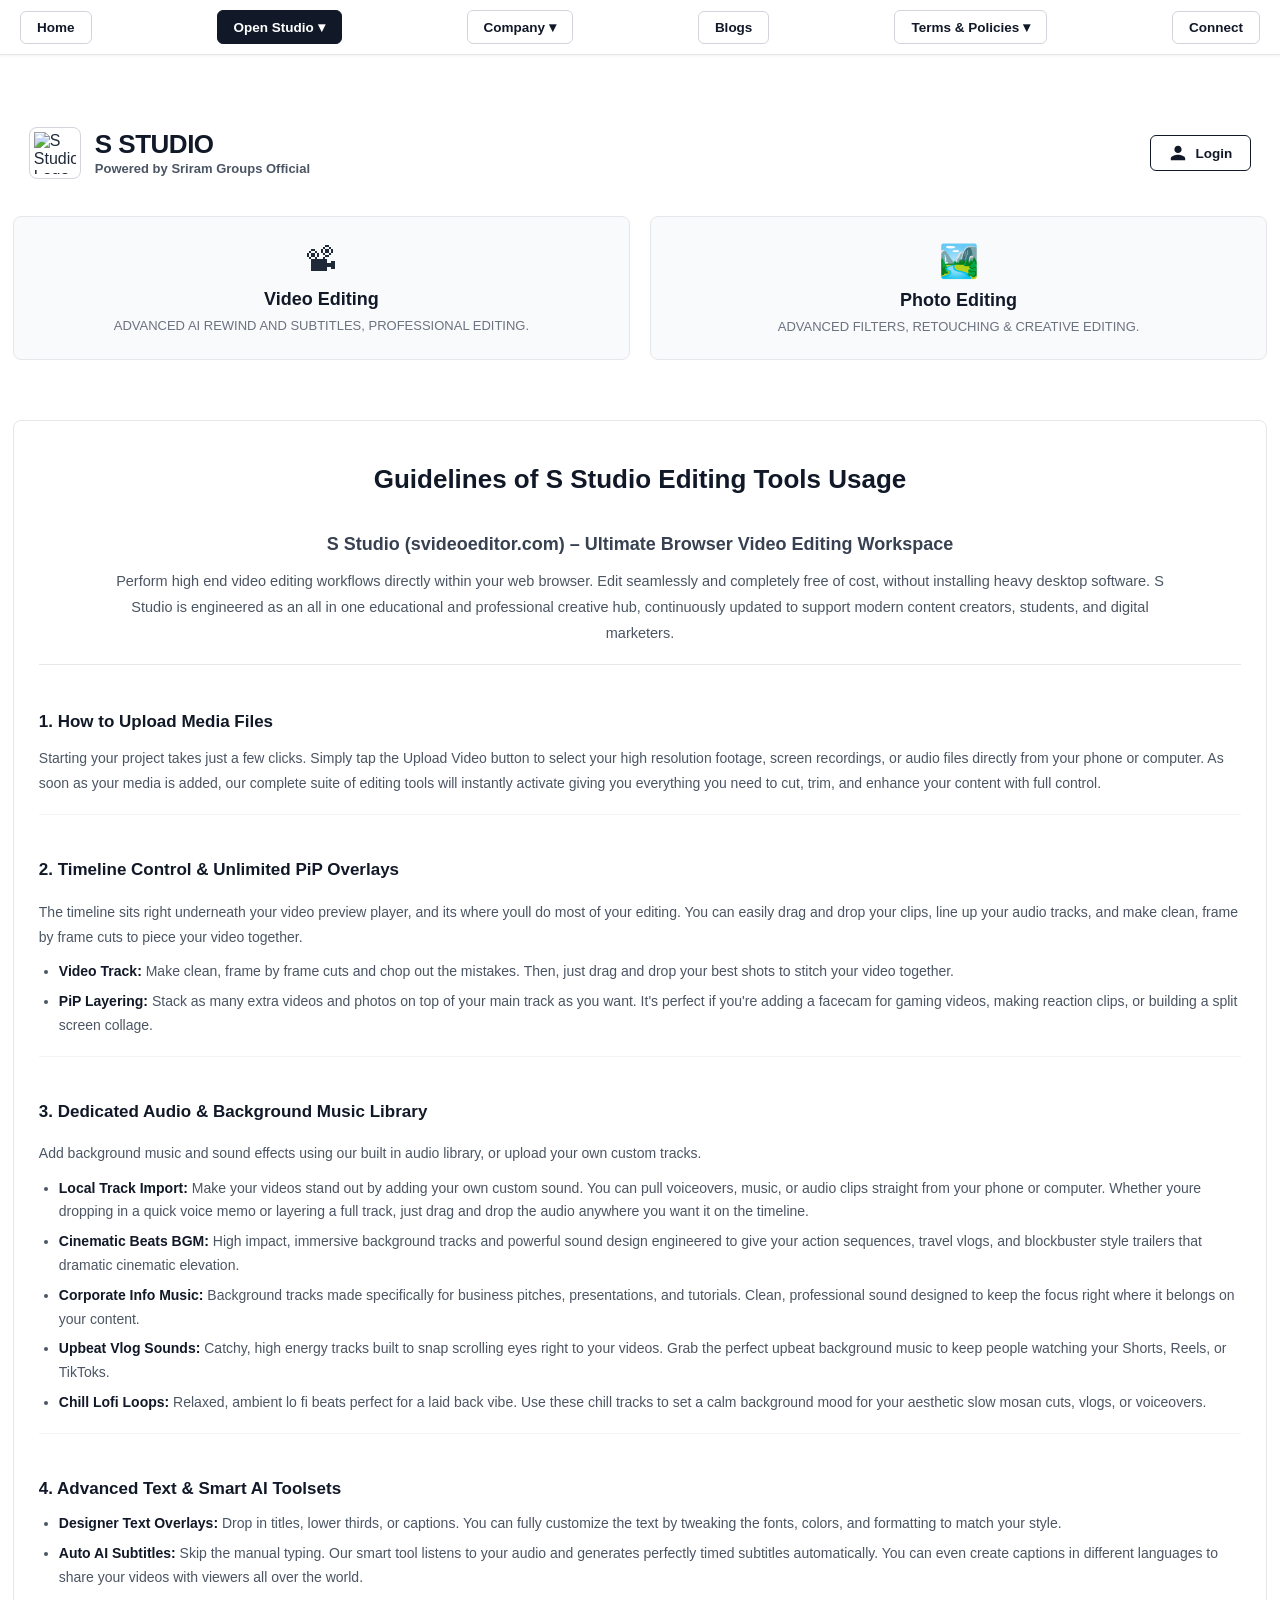
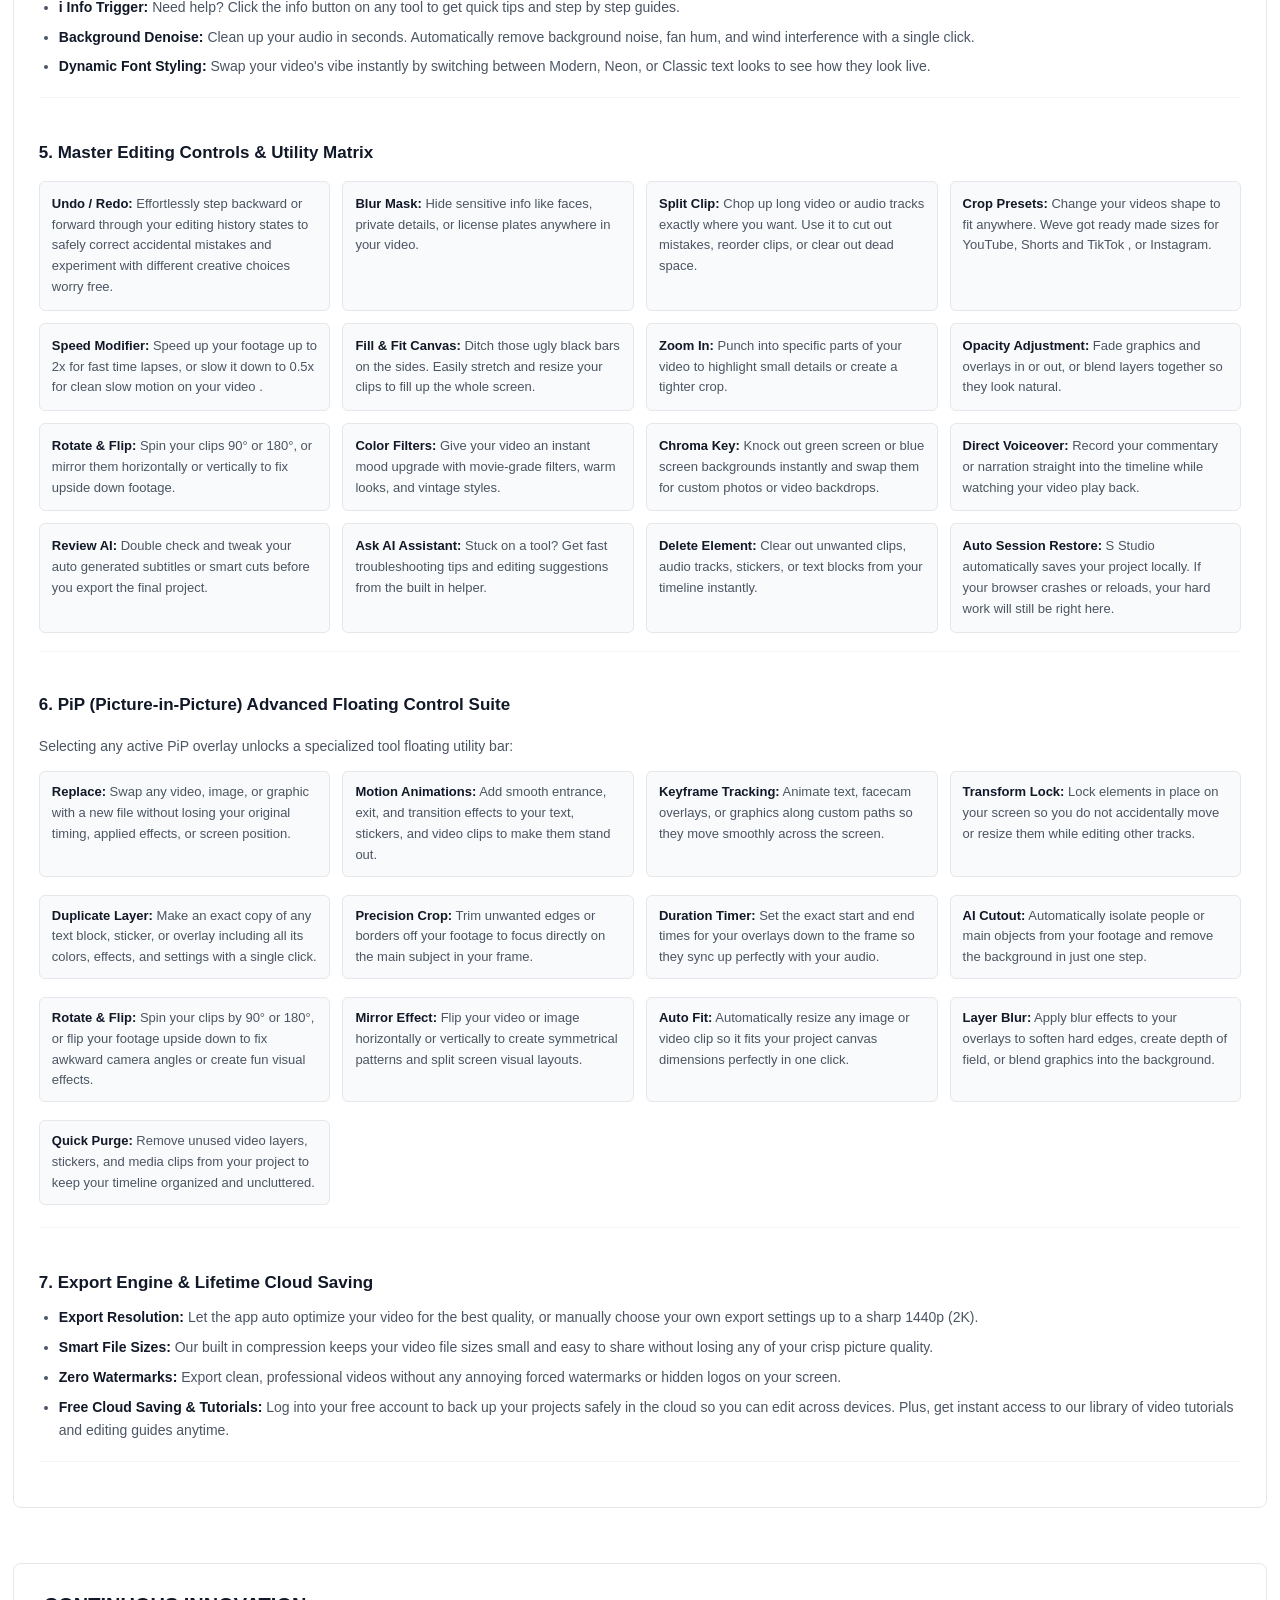
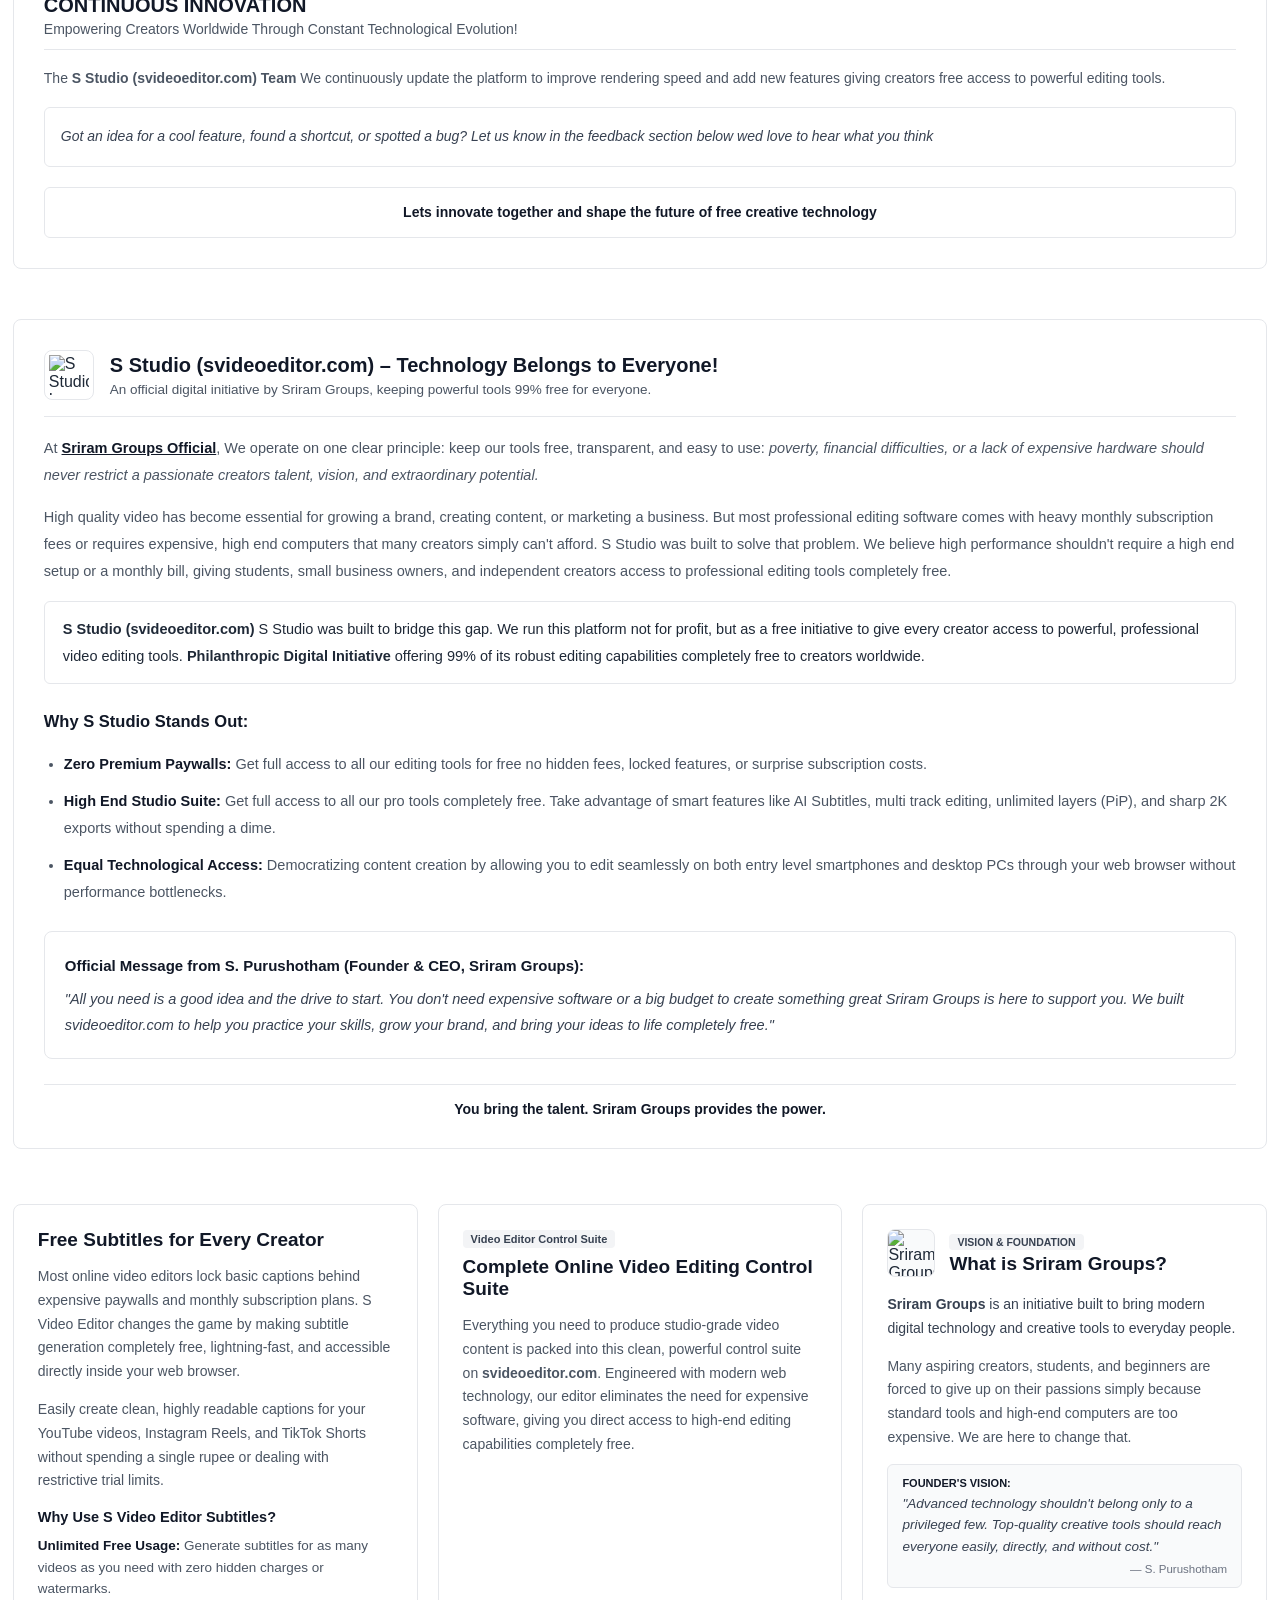
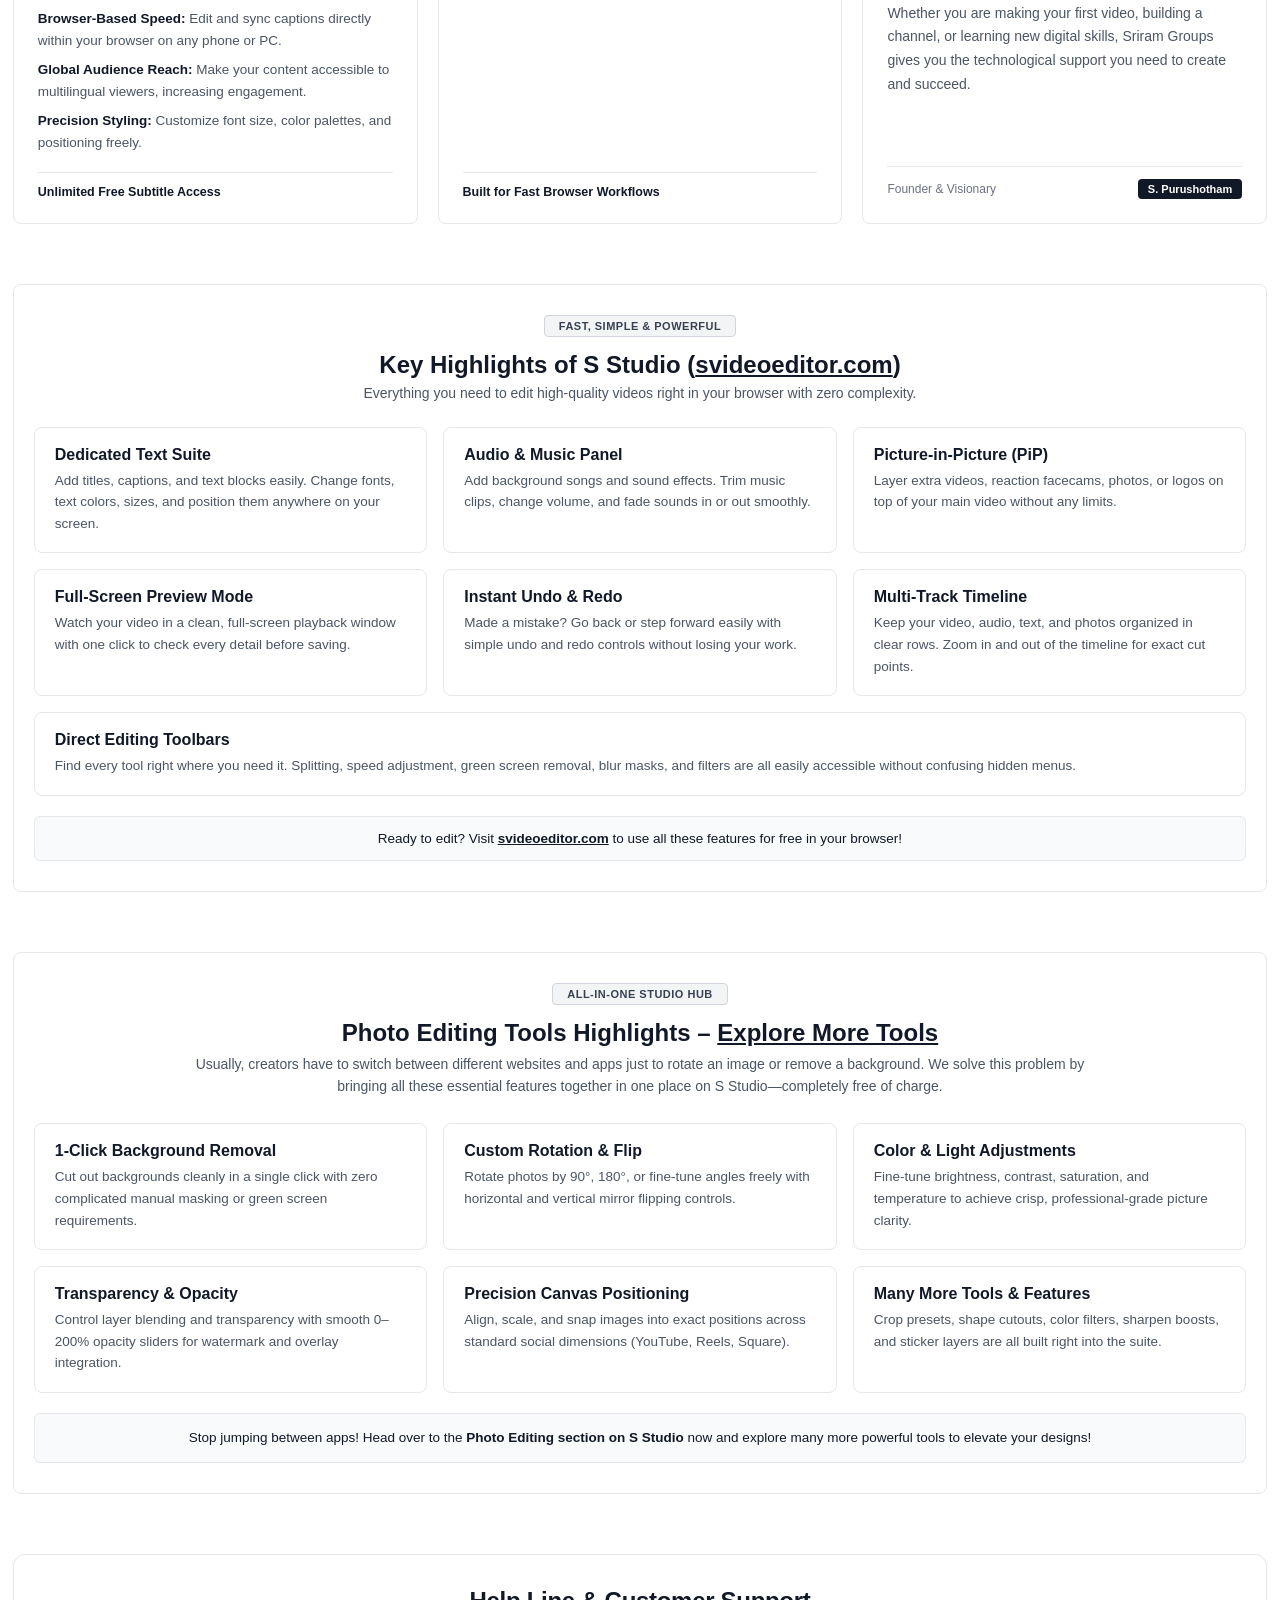
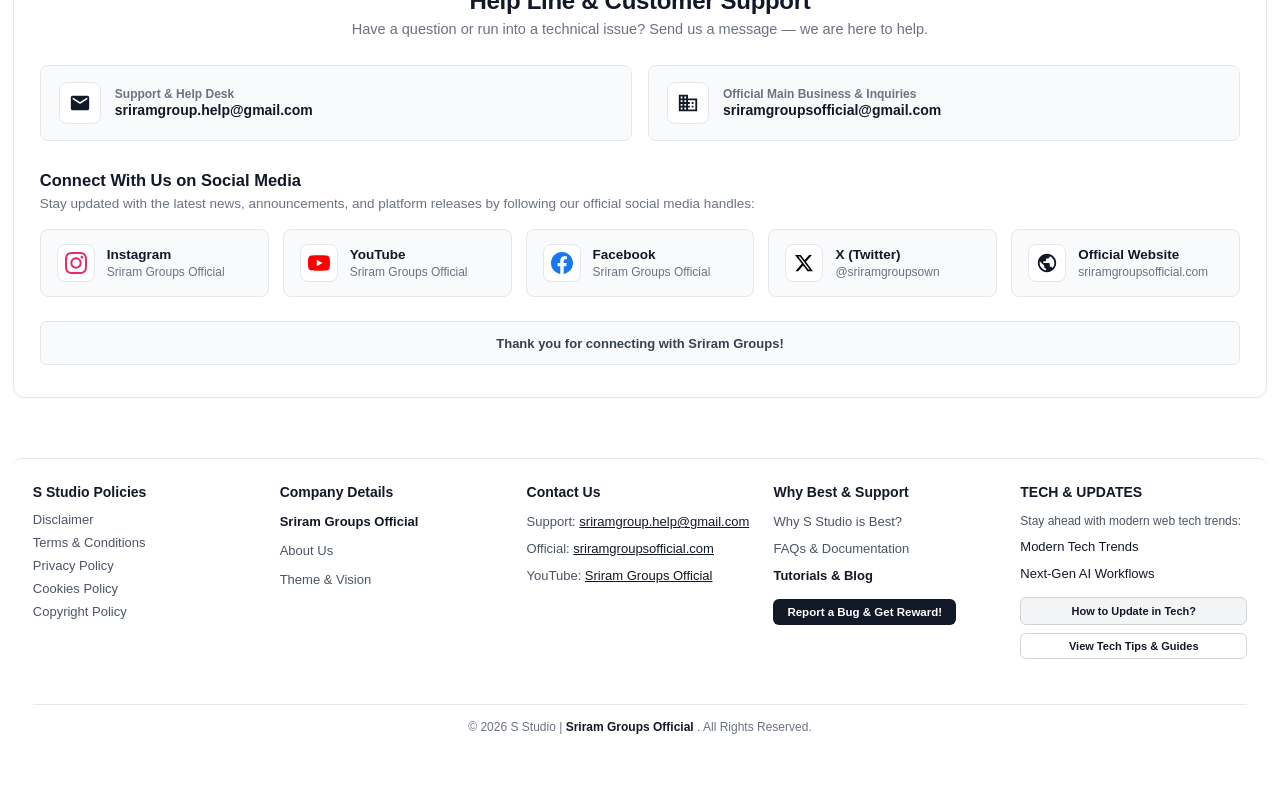
==== commit 43274284: "Update index.html" ====
--- a/index.html
+++ b/index.html
@@ -18,27 +18,25 @@
 </head>
 <body style="background-color: #ffffff !important; color: #111827 !important; margin: 0; font-family: -apple-system, BlinkMacSystemFont, 'Segoe UI', Roboto, sans-serif;">
 
-<!-- ========================================================================== -->
-<!--  STICKY TOP NAVIGATION BAR (CLEAN WHITE EDITORIAL) -->
-<!-- ========================================================================== -->
-<nav class="home-sticky-navbar" style="background: #ffffff !important; border-bottom: 1px solid #e5e7eb !important; box-shadow: 0 1px 3px rgba(0,0,0,0.05) !important;">
-    <div class="sticky-nav-inner" style="max-width: 1400px; margin: 0 auto; display: flex; align-items: center; justify-content: space-between; padding: 12px 20px;">
+<!-- 🌐 STICKY TOP NAVIGATION BAR (WORKING DROPDOWNS) -->
+<nav class="home-sticky-navbar" style="position: fixed; top: 0; left: 0; width: 100vw; background: #ffffff; border-bottom: 1px solid #e5e7eb; box-shadow: 0 1px 3px rgba(0,0,0,0.05); z-index: 999999; padding: 12px 20px; box-sizing: border-box;">
+    <div class="sticky-nav-inner" style="max-width: 1400px; margin: 0 auto; display: flex; align-items: center; justify-content: space-between;">
         
         <!-- Home Link -->
-        <button class="nav-link-btn" onclick="scrollToTopHome()" style="background: #ffffff !important; color: #111827 !important; border: 1px solid #d1d5db !important; padding: 8px 16px; border-radius: 6px; font-weight: 600; cursor: pointer;">
+        <button class="nav-link-btn" onclick="scrollToTopHome()" style="background: #ffffff; color: #111827; border: 1px solid #d1d5db; padding: 8px 16px; border-radius: 6px; font-weight: 600; cursor: pointer;">
              Home
         </button>
 
         <!-- DIRECT STUDIO LAUNCHER (VIDEO & PHOTO EDITING) -->
         <div class="nav-dropdown-item" id="editorLaunchDropdown" style="position: relative; display: inline-block;">
-            <button class="nav-link-btn nav-btn-highlight" onclick="toggleNavDropdown('editorLaunchDropdown')" style="background: #111827 !important; color: #ffffff !important; border: 1px solid #111827 !important; padding: 8px 16px; border-radius: 6px; font-weight: 600; cursor: pointer;">
-                 Open Studio <span class="nav-arrow-icon">▾</span>
+            <button class="nav-link-btn nav-btn-highlight" onclick="toggleNavDropdown('editorLaunchDropdown')" style="background: #111827; color: #ffffff; border: 1px solid #111827; padding: 8px 16px; border-radius: 6px; font-weight: 600; cursor: pointer;">
+                 Open Studio <span class="nav-arrow-icon" style="display: inline-block; transition: transform 0.2s;">▾</span>
             </button>
-            <div class="nav-sub-menu" style="display: none; position: absolute; top: 100%; left: 0; background: #ffffff !important; border: 1px solid #e5e7eb !important; border-radius: 6px; box-shadow: 0 4px 6px rgba(0,0,0,0.1); padding: 8px 0; min-width: 200px; z-index: 1000;">
-                <a href="javascript:void(0)" onclick="enterStudio('video'); closeAllNavDropdowns();" style="display: block; padding: 8px 16px; color: #374151 !important; text-decoration: none;">
+            <div class="nav-sub-menu" style="display: none; position: absolute; top: calc(100% + 8px); left: 0; background: #ffffff; border: 1px solid #e5e7eb; border-radius: 8px; box-shadow: 0 10px 25px rgba(0,0,0,0.1); padding: 8px 0; min-width: 220px; z-index: 100000;">
+                <a href="javascript:void(0)" onclick="enterStudio('video'); closeAllNavDropdowns();" style="display: block; padding: 10px 16px; color: #111827; text-decoration: none; font-weight: 600; font-size: 13.5px;" onmouseover="this.style.background='#f3f4f6'" onmouseout="this.style.background='transparent'">
                     📽 Video Editing Studio
                 </a>
-                <a href="javascript:void(0)" onclick="enterStudio('photo'); closeAllNavDropdowns();" style="display: block; padding: 8px 16px; color: #374151 !important; text-decoration: none;">
+                <a href="javascript:void(0)" onclick="enterStudio('photo'); closeAllNavDropdowns();" style="display: block; padding: 10px 16px; color: #111827; text-decoration: none; font-weight: 600; font-size: 13.5px;" onmouseover="this.style.background='#f3f4f6'" onmouseout="this.style.background='transparent'">
                     🏞️ Photo Editing Studio
                 </a>
             </div>
@@ -46,34 +44,44 @@
 
         <!-- Company Dropdown -->
         <div class="nav-dropdown-item" id="companyDropdown" style="position: relative; display: inline-block;">
-            <button class="nav-link-btn" onclick="toggleNavDropdown('companyDropdown')" style="background: #ffffff !important; color: #111827 !important; border: 1px solid #d1d5db !important; padding: 8px 16px; border-radius: 6px; font-weight: 600; cursor: pointer;">
-                Company <span class="nav-arrow-icon">▾</span>
+            <button class="nav-link-btn" onclick="toggleNavDropdown('companyDropdown')" style="background: #ffffff; color: #111827; border: 1px solid #d1d5db; padding: 8px 16px; border-radius: 6px; font-weight: 600; cursor: pointer;">
+                Company <span class="nav-arrow-icon" style="display: inline-block; transition: transform 0.2s;">▾</span>
             </button>
-            <div class="nav-sub-menu" style="display: none; position: absolute; top: 100%; left: 0; background: #ffffff !important; border: 1px solid #e5e7eb !important; border-radius: 6px; box-shadow: 0 4px 6px rgba(0,0,0,0.1); padding: 8px 0; min-width: 200px; z-index: 1000;">
-                <a href="javascript:void(0)" onclick="toggleModal('aboutModal', true); closeAllNavDropdowns();" style="display: block; padding: 8px 16px; color: #374151 !important; text-decoration: none;">About Us</a>
-                <a href="https://sriramgroupsofficial.com/" target="_blank" rel="noopener noreferrer" onclick="closeAllNavDropdowns();" style="display: block; padding: 8px 16px; color: #374151 !important; text-decoration: none;">Sriram Groups Official</a>
+            <div class="nav-sub-menu" style="display: none; position: absolute; top: calc(100% + 8px); left: 0; background: #ffffff; border: 1px solid #e5e7eb; border-radius: 8px; box-shadow: 0 10px 25px rgba(0,0,0,0.1); padding: 8px 0; min-width: 220px; z-index: 100000;">
+                <a href="javascript:void(0)" onclick="toggleModal('founderModal', true); closeAllNavDropdowns();" style="display: block; padding: 10px 16px; color: #111827; text-decoration: none; font-weight: 600; font-size: 13.5px;" onmouseover="this.style.background='#f3f4f6'" onmouseout="this.style.background='transparent'">
+                    About Us
+                </a>
+                <a href="https://sriramgroupsofficial.com/" target="_blank" rel="noopener noreferrer" onclick="closeAllNavDropdowns();" style="display: block; padding: 10px 16px; color: #111827; text-decoration: none; font-weight: 600; font-size: 13.5px;" onmouseover="this.style.background='#f3f4f6'" onmouseout="this.style.background='transparent'">
+                    Sriram Groups Official ↗
+                </a>
             </div>
         </div>
 
         <!-- Blogs Button -->
-        <a href="blog.html" class="nav-link-btn nav-anchor-link" style="background: #ffffff !important; color: #111827 !important; border: 1px solid #d1d5db !important; padding: 8px 16px; border-radius: 6px; font-weight: 600; text-decoration: none;">
+        <a href="blog.html" class="nav-link-btn nav-anchor-link" style="background: #ffffff; color: #111827; border: 1px solid #d1d5db; padding: 8px 16px; border-radius: 6px; font-weight: 600; text-decoration: none;">
              Blogs
         </a>
 
         <!-- Terms & Conditions Dropdown -->
         <div class="nav-dropdown-item" id="termsDropdown" style="position: relative; display: inline-block;">
-            <button class="nav-link-btn" onclick="toggleNavDropdown('termsDropdown')" style="background: #ffffff !important; color: #111827 !important; border: 1px solid #d1d5db !important; padding: 8px 16px; border-radius: 6px; font-weight: 600; cursor: pointer;">
-                Terms & Policies <span class="nav-arrow-icon">▾</span>
+            <button class="nav-link-btn" onclick="toggleNavDropdown('termsDropdown')" style="background: #ffffff; color: #111827; border: 1px solid #d1d5db; padding: 8px 16px; border-radius: 6px; font-weight: 600; cursor: pointer;">
+                Terms & Policies <span class="nav-arrow-icon" style="display: inline-block; transition: transform 0.2s;">▾</span>
             </button>
-            <div class="nav-sub-menu" style="display: none; position: absolute; top: 100%; left: 0; background: #ffffff !important; border: 1px solid #e5e7eb !important; border-radius: 6px; box-shadow: 0 4px 6px rgba(0,0,0,0.1); padding: 8px 0; min-width: 200px; z-index: 1000;">
-                <a href="terms.html" onclick="closeAllNavDropdowns();" style="display: block; padding: 8px 16px; color: #374151 !important; text-decoration: none;">Terms & Conditions</a>
-                <a href="javascript:void(0)" onclick="toggleModal('privacyModal', true); closeAllNavDropdowns();" style="display: block; padding: 8px 16px; color: #374151 !important; text-decoration: none;">Privacy Policy</a>
-                <a href="javascript:void(0)" onclick="showFullPageModal('disclaimer'); closeAllNavDropdowns();" style="display: block; padding: 8px 16px; color: #374151 !important; text-decoration: none;">Disclaimer & Other Terms</a>
+            <div class="nav-sub-menu" style="display: none; position: absolute; top: calc(100% + 8px); right: 0; background: #ffffff; border: 1px solid #e5e7eb; border-radius: 8px; box-shadow: 0 10px 25px rgba(0,0,0,0.1); padding: 8px 0; min-width: 220px; z-index: 100000;">
+                <a href="terms.html" onclick="closeAllNavDropdowns();" style="display: block; padding: 10px 16px; color: #111827; text-decoration: none; font-weight: 600; font-size: 13.5px;" onmouseover="this.style.background='#f3f4f6'" onmouseout="this.style.background='transparent'">
+                    Terms & Conditions
+                </a>
+                <a href="javascript:void(0)" onclick="toggleModal('privacyModal', true); closeAllNavDropdowns();" style="display: block; padding: 10px 16px; color: #111827; text-decoration: none; font-weight: 600; font-size: 13.5px;" onmouseover="this.style.background='#f3f4f6'" onmouseout="this.style.background='transparent'">
+                    Privacy Policy
+                </a>
+                <a href="javascript:void(0)" onclick="showFullPageModal('disclaimer'); closeAllNavDropdowns();" style="display: block; padding: 10px 16px; color: #111827; text-decoration: none; font-weight: 600; font-size: 13.5px;" onmouseover="this.style.background='#f3f4f6'" onmouseout="this.style.background='transparent'">
+                    Disclaimer & Other Terms
+                </a>
             </div>
         </div>
 
         <!-- Connect Button -->
-        <button class="nav-link-btn" onclick="scrollToSupportChannels()" style="background: #ffffff !important; color: #111827 !important; border: 1px solid #d1d5db !important; padding: 8px 16px; border-radius: 6px; font-weight: 600; cursor: pointer;">
+        <button class="nav-link-btn" onclick="scrollToSupportChannels()" style="background: #ffffff; color: #111827; border: 1px solid #d1d5db; padding: 8px 16px; border-radius: 6px; font-weight: 600; cursor: pointer;">
              Connect
         </button>
 
@@ -1259,6 +1267,49 @@
         modal.style.display = show ? 'flex' : 'none';
     }
 }
+    // డ్రాప్‌డౌన్ మెనూలను ఓపెన్ మరియు క్లోజ్ చేసే ఫంక్షన్
+    function toggleNavDropdown(id) {
+        const item = document.getElementById(id);
+        if (!item) return;
+        const subMenu = item.querySelector('.nav-sub-menu');
+        const arrow = item.querySelector('.nav-arrow-icon');
+        
+        const isAlreadyOpen = subMenu.style.display === 'block';
+        closeAllNavDropdowns();
+        
+        if (!isAlreadyOpen) {
+            subMenu.style.display = 'block';
+            if (arrow) arrow.style.transform = 'rotate(180deg)';
+        }
+    }
+
+    function closeAllNavDropdowns() {
+        document.querySelectorAll('.nav-sub-menu').forEach(menu => {
+            menu.style.display = 'none';
+        });
+        document.querySelectorAll('.nav-arrow-icon').forEach(arrow => {
+            arrow.style.transform = 'rotate(0deg)';
+        });
+    }
+
+    // బయట ఎక్కడైనా క్లిక్ చేసినప్పుడు మెనూ క్లోజ్ అయ్యేలా చేయడం
+    document.addEventListener('click', function(e) {
+        if (!e.target.closest('.nav-dropdown-item')) {
+            closeAllNavDropdowns();
+        }
+    });
+
+    function scrollToTopHome() {
+        window.scrollTo({ top: 0, behavior: 'smooth' });
+    }
+
+    function scrollToSupportChannels() {
+        const support = document.querySelector('.support-channels-card');
+        if (support) {
+            support.scrollIntoView({ behavior: 'smooth' });
+        }
+    }
+
 </script>
 </body>
 </html>
--- a/style.css
+++ b/style.css
@@ -157,6 +157,13 @@
 /* ==========================================================================
    INTRO LANDING PAGE
    ========================================================================== */
+   /* టాప్ నేవ్‌బార్ కిందకి రాకుండా సరైన ఖాళీ (Top Spacing) ఇచ్చేలా సెట్ చేయండి */
+#introPage {
+    padding-top: 100px !important; /* పాత 20px లేదా 80px ని 100px గా మార్చండి */
+    position: relative;
+    z-index: 1;
+}
+
 #introPage, .intro-container {
     width: 100% !important;
     max-width: 100vw !important;
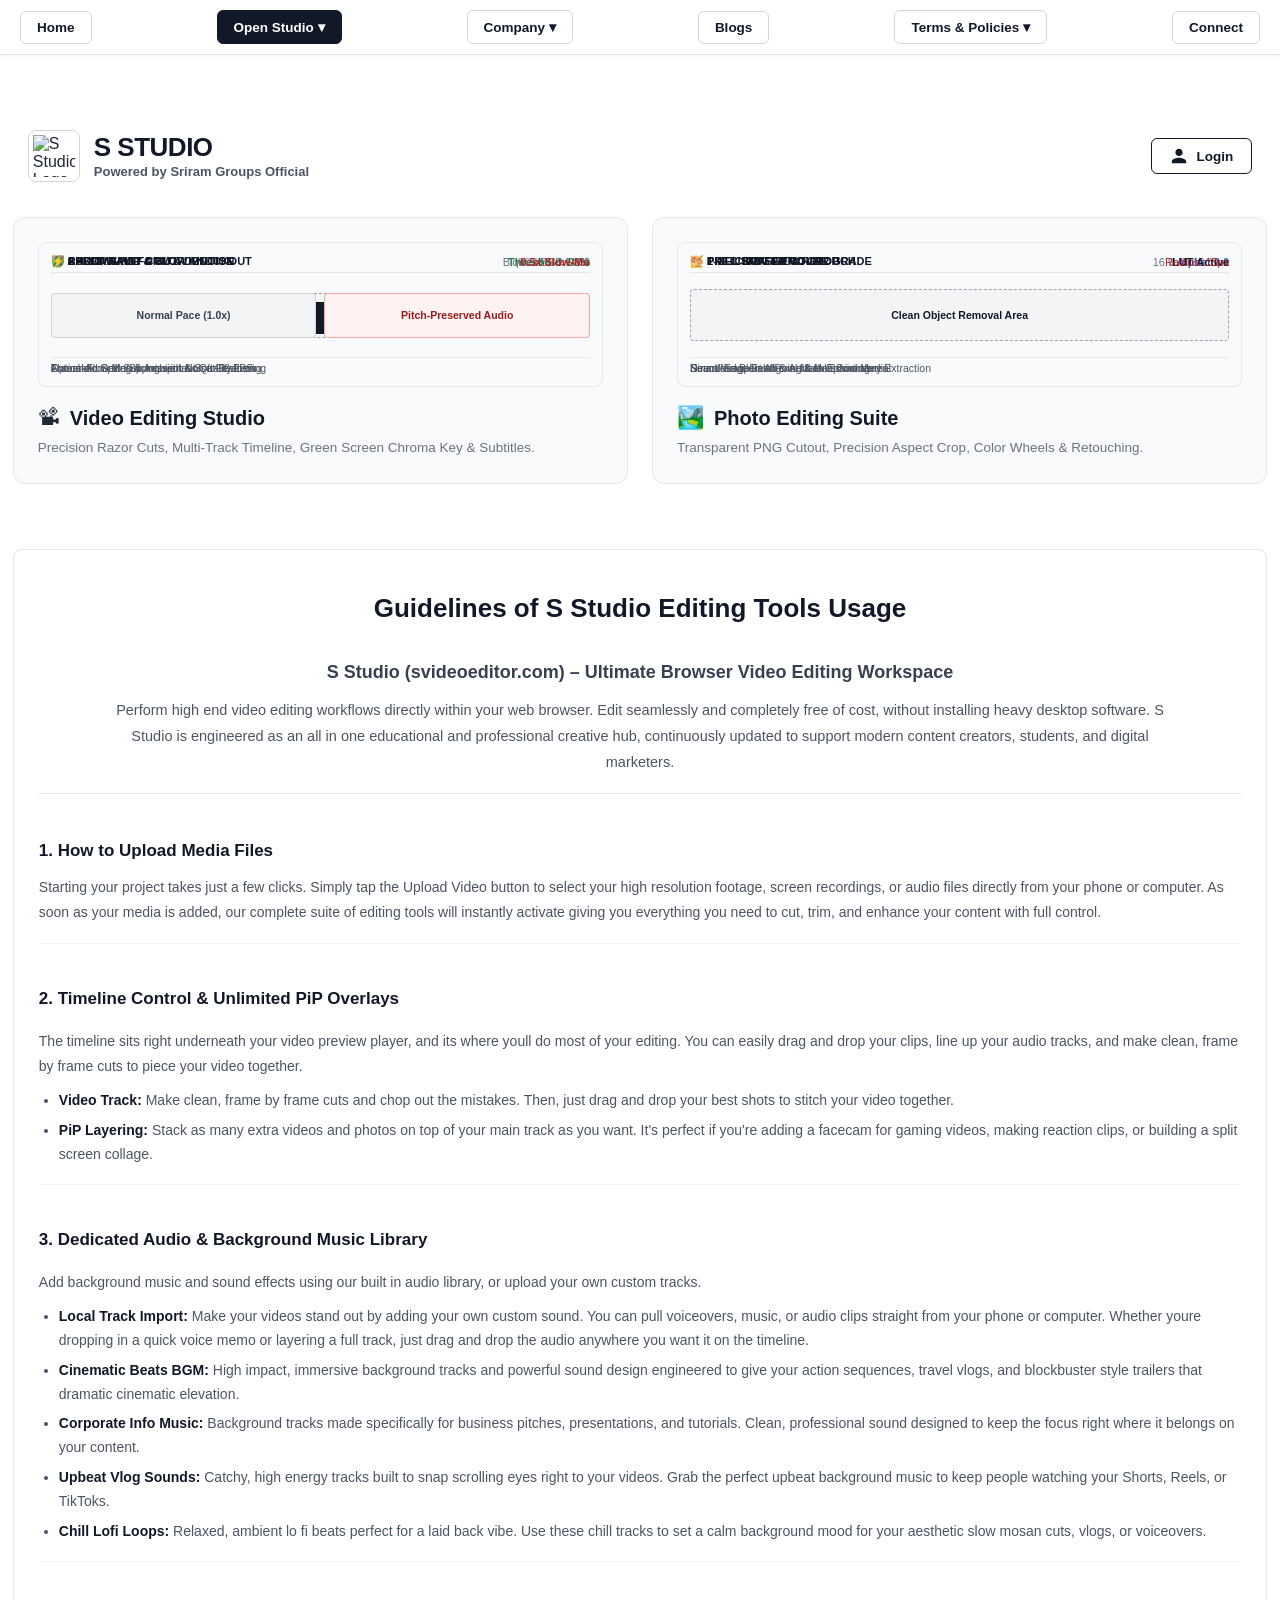
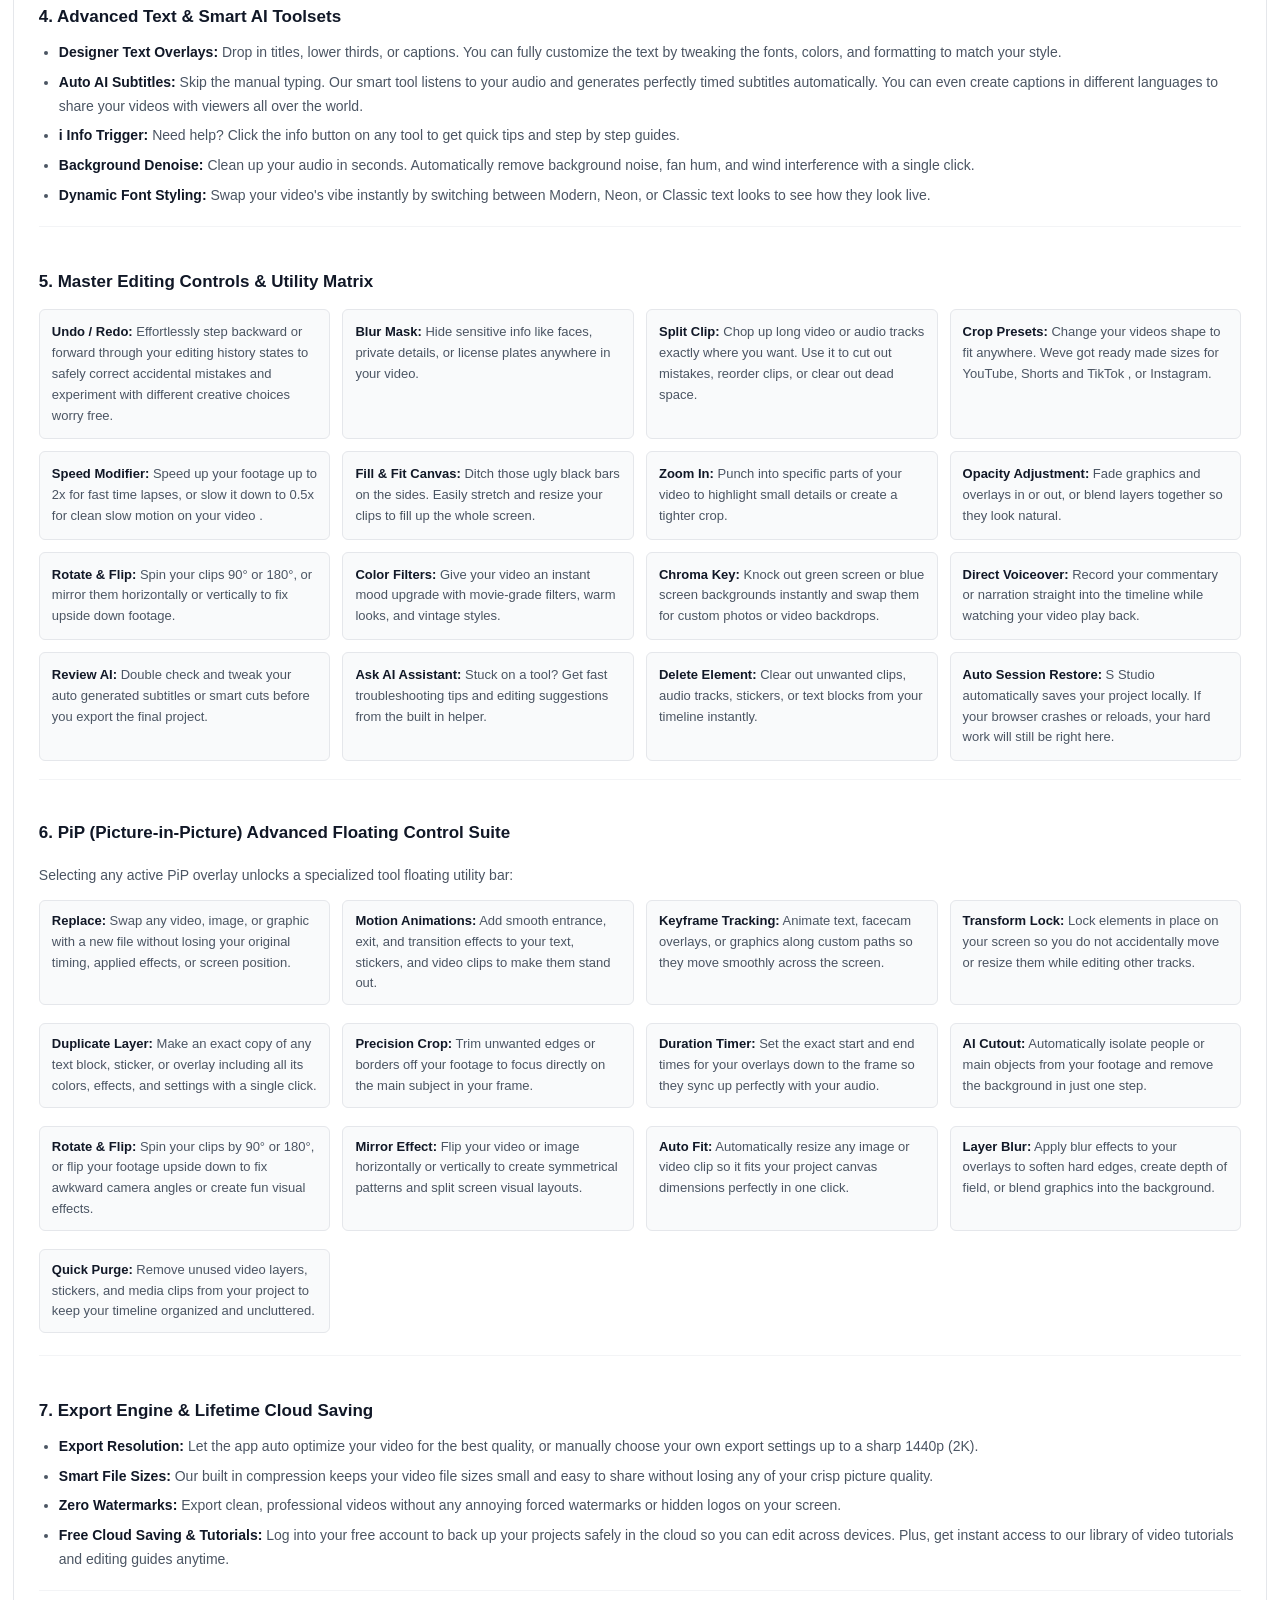
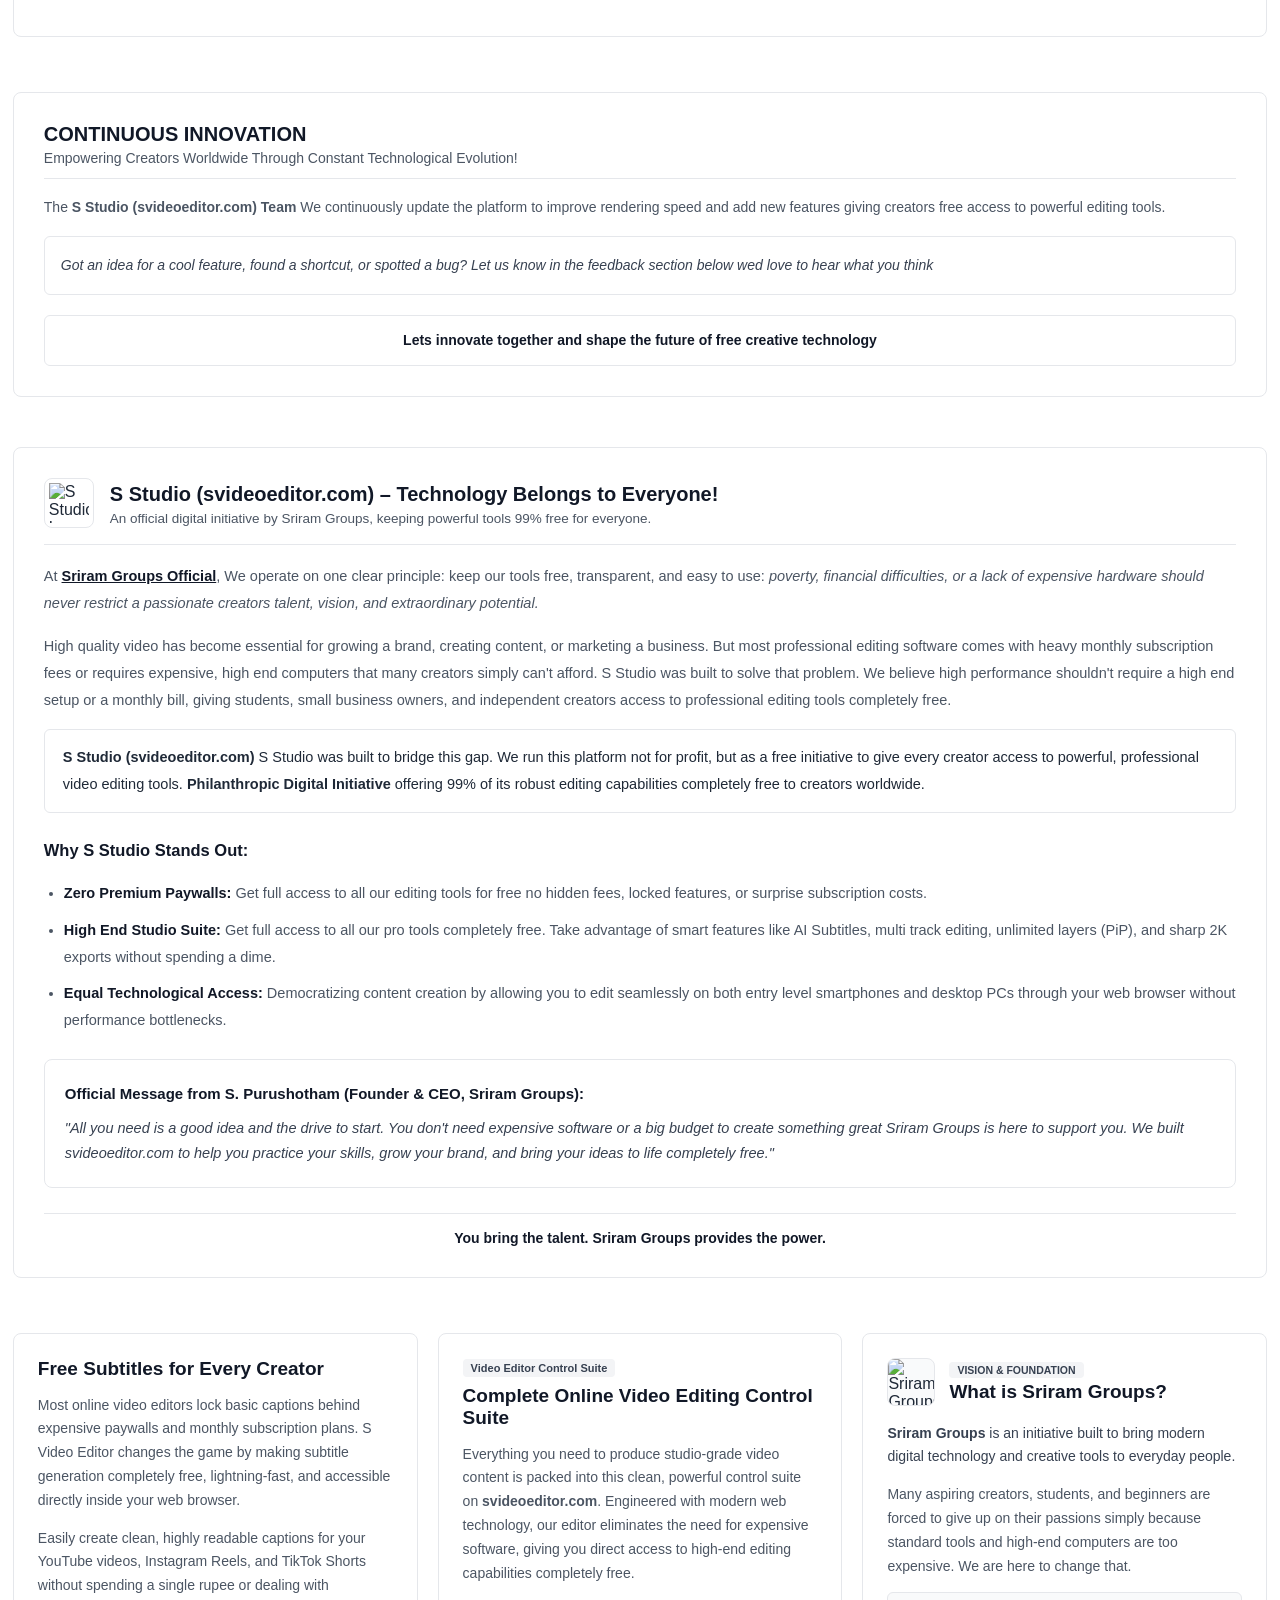
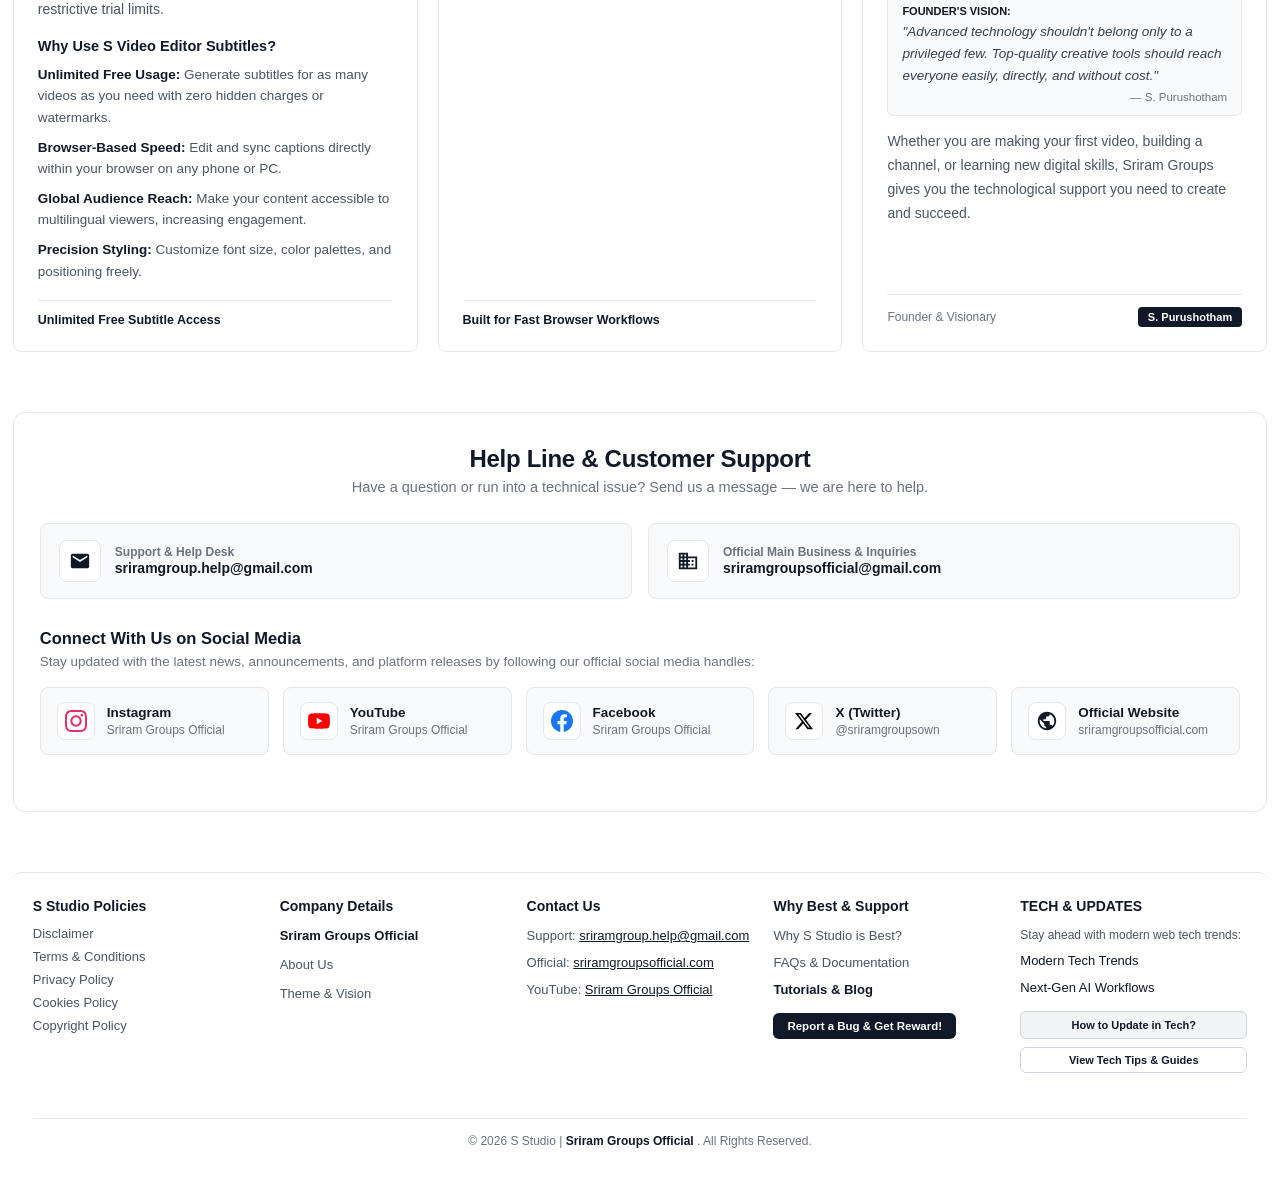
==== commit 91ffda25: "Update index.html" ====
--- a/index.html
+++ b/index.html
@@ -18,7 +18,9 @@
 </head>
 <body style="background-color: #ffffff !important; color: #111827 !important; margin: 0; font-family: -apple-system, BlinkMacSystemFont, 'Segoe UI', Roboto, sans-serif;">
 
-<!-- 🌐 STICKY TOP NAVIGATION BAR (WORKING DROPDOWNS) -->
+<!-- ========================================================================== -->
+<!-- 🌐 STICKY TOP NAVIGATION BAR -->
+<!-- ========================================================================== -->
 <nav class="home-sticky-navbar" style="position: fixed; top: 0; left: 0; width: 100vw; background: #ffffff; border-bottom: 1px solid #e5e7eb; box-shadow: 0 1px 3px rgba(0,0,0,0.05); z-index: 999999; padding: 12px 20px; box-sizing: border-box;">
     <div class="sticky-nav-inner" style="max-width: 1400px; margin: 0 auto; display: flex; align-items: center; justify-content: space-between;">
         
@@ -62,7 +64,7 @@
              Blogs
         </a>
 
-        <!-- Terms & Conditions Dropdown -->
+        <!-- Terms & Policies Dropdown -->
         <div class="nav-dropdown-item" id="termsDropdown" style="position: relative; display: inline-block;">
             <button class="nav-link-btn" onclick="toggleNavDropdown('termsDropdown')" style="background: #ffffff; color: #111827; border: 1px solid #d1d5db; padding: 8px 16px; border-radius: 6px; font-weight: 600; cursor: pointer;">
                 Terms & Policies <span class="nav-arrow-icon" style="display: inline-block; transition: transform 0.2s;">▾</span>
@@ -91,53 +93,201 @@
 <!-- ========================================================================== -->
 <!-- 1. INTRO PAGE / WORKSPACE SELECTOR & LANDING CONTENT -->
 <!-- ========================================================================== -->
-<div id="introPage" style="background-color: #ffffff; color: #1f2937; padding-top: 90px; padding-bottom: 20px;">
-
-    <!-- Top Header Bar: నావిగేషన్ బార్ కింద స్పష్టంగా కనిపించే Logo, Title మరియు Login బటన్ -->
-<div style="width: 98%; max-width: 1400px; margin-top: 95px !important; margin-bottom: 25px !important; margin-left: auto !important; margin-right: auto !important; display: flex !important; align-items: center !important; justify-content: space-between !important; padding: 12px 16px !important; box-sizing: border-box; background: transparent !important; position: relative !important; z-index: 10 !important;">
-    
-    <!-- ఎడమ వైపు: లోగో + టైటిల్ -->
-    <div style="display: flex !important; align-items: center !important; gap: 14px !important;">
-        <div style="width: 52px; height: 52px; min-width: 52px; border-radius: 8px; border: 1px solid #d1d5db; background: #ffffff; display: flex; align-items: center; justify-content: center; padding: 4px; box-sizing: border-box;">
-            <img src="https://lh3.googleusercontent.com/d/1F4GgiyEVVlRXOWlmJ_IGBYpiTJH6Yot-" alt="S Studio Logo" style="width: 100% !important; height: 100% !important; object-fit: contain !important; display: block !important;">
-        </div>
-        <div style="display: flex !important; flex-direction: column !important; justify-content: center !important;">
-            <h1 style="color: #111827 !important; font-size: 26px !important; margin: 0 !important; font-weight: 800 !important; line-height: 1.1 !important; letter-spacing: -0.5px !important; display: block !important;">S STUDIO</h1>
-            <p style="color: #4b5563 !important; font-size: 13px !important; margin: 3px 0 0 0 !important; font-weight: 600 !important; display: block !important;">
-    Powered by 
-    <a href="https://sriramgroupsofficial.com/" target="_blank" rel="noopener noreferrer" style="color: inherit !important; text-decoration: none !important; font-weight: inherit !important; cursor: pointer;">Sriram Groups Official</a>
-</p>
-        </div>
-    </div>
-
-    <!-- కుడి వైపు: లాగిన్ బటన్ -->
-    <div>
-        <button onclick="openRegisterIdLoginModal()" style="display: flex; align-items: center; gap: 8px; background: #ffffff; border: 1.5px solid #111827; color: #111827; padding: 8px 18px; border-radius: 6px; font-size: 13.5px; font-weight: 700; cursor: pointer;">
-            <svg viewBox="0 0 24 24" width="18" height="18" fill="currentColor">
-                <path d="M12 12c2.7 0 4.8-2.1 4.8-4.8S14.7 2.4 12 2.4 7.2 4.5 7.2 7.2 9.3 12 12 12zm0 2.4c-3.2 0-9.6 1.6-9.6 4.8v2.4h19.2v-2.4c0-3.2-6.4-4.8-9.6-4.8z"/>
-            </svg>
-            <span>Login</span>
-        </button>
-    </div>
-
-</div>
-
-    <!-- Workspace Choice Cards -->
-    <div class="workspace-choice-container" style="display: flex; gap: 20px; max-width: 1400px; margin: 0 auto 30px auto; width: 98%;">
-        <!-- Video Editing Card -->
-        <div class="choice-card active-studio" onclick="enterStudio('video')" style="flex: 1; background: #f9fafb; border: 1px solid #e5e7eb; border-radius: 8px; padding: 25px; cursor: pointer; text-align: center;">
-            <span class="choice-icon" style="font-size: 32px; display: block; margin-bottom: 10px;">📽</span>
-            <h3 style="color: #111827; margin: 0 0 8px 0; font-size: 18px;">Video Editing</h3>
-            <p style="color: #6b7280; margin: 0; font-size: 13px; font-weight: 500;">ADVANCED AI REWIND AND SUBTITLES, PROFESSIONAL EDITING.</p>
-        </div>
+<div id="introPage" style="background-color: #ffffff; color: #1f2937; padding-top: 105px !important; padding-bottom: 20px;">
+
+    <!-- Top Header Bar: Logo + S STUDIO Title + Clean Login Button -->
+    <div style="width: 98%; max-width: 1400px; margin: 15px auto 25px auto; display: flex !important; align-items: center !important; justify-content: space-between !important; padding: 10px 15px; box-sizing: border-box; background: transparent !important; position: relative; z-index: 10;">
         
+        <!-- Left Side: Logo + Title -->
+        <div style="display: flex !important; align-items: center !important; gap: 14px !important;">
+            <div style="width: 52px; height: 52px; min-width: 52px; border-radius: 8px; border: 1px solid #d1d5db; background: #ffffff; display: flex; align-items: center; justify-content: center; padding: 4px; box-sizing: border-box;">
+                <img src="https://lh3.googleusercontent.com/d/1F4GgiyEVVlRXOWlmJ_IGBYpiTJH6Yot-" alt="S Studio Logo" style="width: 100% !important; height: 100% !important; object-fit: contain !important; display: block !important;">
+            </div>
+            <div style="display: flex !important; flex-direction: column !important; justify-content: center !important;">
+                <h1 style="color: #111827 !important; font-size: 26px !important; margin: 0 !important; font-weight: 800 !important; line-height: 1.1 !important; letter-spacing: -0.5px !important; display: block !important;">S STUDIO</h1>
+                <p style="color: #4b5563 !important; font-size: 13px !important; margin: 3px 0 0 0 !important; font-weight: 600 !important; display: block !important;">
+                    Powered by 
+                    <a href="https://sriramgroupsofficial.com/" target="_blank" rel="noopener noreferrer" style="color: inherit !important; text-decoration: none !important; font-weight: inherit !important; cursor: pointer;">Sriram Groups Official</a>
+                </p>
+            </div>
+        </div>
+
+        <!-- Right Side: Login Button -->
+        <div>
+            <button onclick="openRegisterIdLoginModal()" style="display: flex; align-items: center; gap: 8px; background: #ffffff; border: 1.5px solid #111827; color: #111827; padding: 8px 18px; border-radius: 6px; font-size: 13.5px; font-weight: 700; cursor: pointer;">
+                <svg viewBox="0 0 24 24" width="18" height="18" fill="currentColor">
+                    <path d="M12 12c2.7 0 4.8-2.1 4.8-4.8S14.7 2.4 12 2.4 7.2 4.5 7.2 7.2 9.3 12 12 12zm0 2.4c-3.2 0-9.6 1.6-9.6 4.8v2.4h19.2v-2.4c0-3.2-6.4-4.8-9.6-4.8z"/>
+                </svg>
+                <span>Login</span>
+            </button>
+        </div>
+
+    </div>
+
+    <!-- ========================================================================== -->
+    <!-- 🎬 DYNAMIC AUTO-ROTATING SLIDESHOW CARDS (4 TOOLS EACH) -->
+    <!-- ========================================================================== -->
+    <div class="workspace-choice-container" style="display: flex; gap: 24px; max-width: 1400px; margin: 0 auto 35px auto; width: 98%; flex-wrap: wrap;">
+
+        <!-- 1. VIDEO EDITING SUITE CARD -->
+        <div class="choice-card active-studio" onclick="enterStudio('video')" style="flex: 1; min-width: 320px; background: #ffffff; border: 1.5px solid #e5e7eb; border-radius: 12px; padding: 24px; cursor: pointer; text-align: left; position: relative; overflow: hidden; box-shadow: 0 4px 15px rgba(0,0,0,0.03); transition: border-color 0.25s ease;" onmouseover="this.style.borderColor='#111827';" onmouseout="this.style.borderColor='#e5e7eb';">
+            
+            <div style="width: 100%; height: 145px; background: #f9fafb; border: 1px solid #e5e7eb; border-radius: 8px; margin-bottom: 18px; position: relative; overflow: hidden; padding: 12px; box-sizing: border-box;">
+                
+                <!-- Slide 1: Razor Split & Cuts -->
+                <div class="v-slide v-slide-1" style="position: absolute; inset: 12px; display: flex; flex-direction: column; justify-content: space-between;">
+                    <div style="display: flex; justify-content: space-between; align-items: center; border-bottom: 1px solid #e5e7eb; padding-bottom: 4px;">
+                        <span style="font-size: 11px; font-weight: 700; color: #111827;">✂️ RAZOR SPLIT & CUT</span>
+                        <span style="font-size: 11px; color: #6b7280; font-family: monospace;">00:00:14:02</span>
+                    </div>
+                    <div style="display: flex; gap: 8px; height: 45px; align-items: center; margin: 6px 0;">
+                        <div style="flex: 1; height: 100%; background: #f3f4f6; border: 1px solid #d1d5db; border-radius: 4px; display: flex; align-items: center; justify-content: center; position: relative;">
+                            <span style="font-size: 10.5px; font-weight: 700; color: #374151;">Intro_Clip.mp4</span>
+                            <div style="position: absolute; right: 0; top: 0; width: 2px; height: 100%; background: #ef4444;"></div>
+                        </div>
+                        <div style="flex: 1.2; height: 100%; background: #f3f4f6; border: 1px dashed #9ca3af; border-radius: 4px; display: flex; align-items: center; justify-content: center;">
+                            <span style="font-size: 10.5px; font-weight: 700; color: #374151;">Trimmed_Body.mp4</span>
+                        </div>
+                    </div>
+                    <div style="font-size: 10.5px; color: #4b5563; border-top: 1px solid #e5e7eb; padding-top: 4px;">Frame-Accurate Slicing without Quality Loss</div>
+                </div>
+
+                <!-- Slide 2: Chroma Key -->
+                <div class="v-slide v-slide-2" style="position: absolute; inset: 12px; display: flex; flex-direction: column; justify-content: space-between;">
+                    <div style="display: flex; justify-content: space-between; align-items: center; border-bottom: 1px solid #e5e7eb; padding-bottom: 4px;">
+                        <span style="font-size: 11px; font-weight: 700; color: #111827;">🟢 CHROMA KEY COLOR KNOCKOUT</span>
+                        <span style="font-size: 11px; color: #15803d; font-weight: bold;">Threshold: 98%</span>
+                    </div>
+                    <div style="display: flex; gap: 8px; height: 45px; align-items: center; margin: 6px 0;">
+                        <div style="flex: 1; height: 100%; background: #dcfce7; border: 1px solid #86efac; border-radius: 4px; display: flex; align-items: center; justify-content: center;">
+                            <span style="font-size: 10.5px; font-weight: 700; color: #166534;">Green Backdrop Filter</span>
+                        </div>
+                        <div style="flex: 1; height: 100%; background: #ffffff; border: 1px solid #d1d5db; border-radius: 4px; display: flex; align-items: center; justify-content: center;">
+                            <span style="font-size: 10.5px; font-weight: 700; color: #111827;">Isolated Foreground</span>
+                        </div>
+                    </div>
+                    <div style="font-size: 10.5px; color: #4b5563; border-top: 1px solid #e5e7eb; padding-top: 4px;">Automatic Spill Suppression & Soft Feathering</div>
+                </div>
+
+                <!-- Slide 3: Audio Waveform -->
+                <div class="v-slide v-slide-3" style="position: absolute; inset: 12px; display: flex; flex-direction: column; justify-content: space-between;">
+                    <div style="display: flex; justify-content: space-between; align-items: center; border-bottom: 1px solid #e5e7eb; padding-bottom: 4px;">
+                        <span style="font-size: 11px; font-weight: 700; color: #111827;">🎵 AUDIO WAVEFORM & DENOISE</span>
+                        <span style="font-size: 11px; color: #6b7280;">Biquad DSP Filter</span>
+                    </div>
+                    <div style="display: flex; gap: 3px; align-items: flex-end; height: 45px; padding: 4px 0;">
+                        <div style="flex: 1; height: 35%; background: #111827; border-radius: 2px;"></div>
+                        <div style="flex: 1; height: 75%; background: #111827; border-radius: 2px;"></div>
+                        <div style="flex: 1; height: 100%; background: #111827; border-radius: 2px;"></div>
+                        <div style="flex: 1; height: 60%; background: #111827; border-radius: 2px;"></div>
+                        <div style="flex: 1; height: 85%; background: #111827; border-radius: 2px;"></div>
+                        <div style="flex: 1; height: 40%; background: #111827; border-radius: 2px;"></div>
+                        <div style="flex: 1; height: 90%; background: #111827; border-radius: 2px;"></div>
+                        <div style="flex: 1; height: 65%; background: #111827; border-radius: 2px;"></div>
+                        <div style="flex: 1; height: 30%; background: #111827; border-radius: 2px;"></div>
+                    </div>
+                    <div style="font-size: 10.5px; color: #4b5563; border-top: 1px solid #e5e7eb; padding-top: 4px;">Threshold Gating & Ambient Noise Cleansing</div>
+                </div>
+
+                <!-- Slide 4: Speed Ramp -->
+                <div class="v-slide v-slide-4" style="position: absolute; inset: 12px; display: flex; flex-direction: column; justify-content: space-between;">
+                    <div style="display: flex; justify-content: space-between; align-items: center; border-bottom: 1px solid #e5e7eb; padding-bottom: 4px;">
+                        <span style="font-size: 11px; font-weight: 700; color: #111827;">⚡ SPEED RAMP & SLOW MOTION</span>
+                        <span style="font-size: 11px; color: #b91c1c; font-weight: bold;">0.5x Slow-Mo</span>
+                    </div>
+                    <div style="display: flex; gap: 8px; height: 45px; align-items: center; margin: 6px 0;">
+                        <div style="flex: 1; height: 100%; background: #f3f4f6; border: 1px solid #d1d5db; border-radius: 4px; display: flex; align-items: center; justify-content: center;">
+                            <span style="font-size: 10.5px; font-weight: 700; color: #374151;">Normal Pace (1.0x)</span>
+                        </div>
+                        <div style="flex: 1; height: 100%; background: #fef2f2; border: 1px solid #fca5a5; border-radius: 4px; display: flex; align-items: center; justify-content: center;">
+                            <span style="font-size: 10.5px; font-weight: 700; color: #991b1b;">Pitch-Preserved Audio</span>
+                        </div>
+                    </div>
+                    <div style="font-size: 10.5px; color: #4b5563; border-top: 1px solid #e5e7eb; padding-top: 4px;">Optical Flow Motion Interpolation at 60 FPS</div>
+                </div>
+
+            </div>
+
+            <div style="display: flex; align-items: center; gap: 10px; margin-bottom: 6px;">
+                <span style="font-size: 22px;">📽</span>
+                <h3 style="color: #111827; margin: 0; font-size: 20px; font-weight: 800;">Video Editing Studio</h3>
+            </div>
+            <p style="color: #6b7280; margin: 0; font-size: 13.5px; font-weight: 500; line-height: 1.6;">Precision Razor Cuts, Multi-Track Timeline, Green Screen Chroma Key & Subtitles.</p>
+        </div>
+
         <input type="file" id="videoInput" accept="video/*" onchange="loadVideo(event)" style="display: none;">
-        
-        <!-- Photo Editing Card -->
-        <div class="choice-card active-studio" onclick="enterStudio('photo')" style="flex: 1; background: #f9fafb; border: 1px solid #e5e7eb; border-radius: 8px; padding: 25px; cursor: pointer; text-align: center;">
-            <span class="choice-icon" style="font-size: 32px; display: block; margin-bottom: 10px;">🏞️</span>
-            <h3 style="color: #111827; margin: 0 0 8px 0; font-size: 18px;">Photo Editing</h3>
-            <p style="color: #6b7280; margin: 0; font-size: 13px; font-weight: 500;">ADVANCED FILTERS, RETOUCHING & CREATIVE EDITING.</p>
+
+        <!-- 2. PHOTO EDITING SUITE CARD -->
+        <div class="choice-card active-studio" onclick="enterStudio('photo')" style="flex: 1; min-width: 320px; background: #ffffff; border: 1.5px solid #e5e7eb; border-radius: 12px; padding: 24px; cursor: pointer; text-align: left; position: relative; overflow: hidden; box-shadow: 0 4px 15px rgba(0,0,0,0.03); transition: border-color 0.25s ease;" onmouseover="this.style.borderColor='#111827';" onmouseout="this.style.borderColor='#e5e7eb';">
+            
+            <div style="width: 100%; height: 145px; background: #f9fafb; border: 1px solid #e5e7eb; border-radius: 8px; margin-bottom: 18px; position: relative; overflow: hidden; padding: 12px; box-sizing: border-box;">
+                
+                <!-- Slide 1: BG Removal -->
+                <div class="p-slide p-slide-1" style="position: absolute; inset: 12px; display: flex; flex-direction: column; justify-content: space-between;">
+                    <div style="display: flex; justify-content: space-between; align-items: center; border-bottom: 1px solid #e5e7eb; padding-bottom: 4px;">
+                        <span style="font-size: 11px; font-weight: 700; color: #111827;">🪄 1-CLICK BG REMOVAL</span>
+                        <span style="font-size: 11px; color: #2563eb; font-weight: bold;">Alpha: 0.0</span>
+                    </div>
+                    <div style="height: 52px; width: 100%; border-radius: 4px; display: flex; align-items: center; justify-content: center; background-image: linear-gradient(45deg, #e5e7eb 25%, transparent 25%), linear-gradient(-45deg, #e5e7eb 25%, transparent 25%), linear-gradient(45deg, transparent 75%, #e5e7eb 75%), linear-gradient(-45deg, transparent 75%, #e5e7eb 75%); background-size: 10px 10px; margin: 4px 0;">
+                        <div style="padding: 6px 14px; background: rgba(255, 255, 255, 0.9); border: 1px dashed #111827; border-radius: 4px;">
+                            <span style="font-size: 10.5px; font-weight: 700; color: #111827;">Transparent PNG Export</span>
+                        </div>
+                    </div>
+                    <div style="font-size: 10.5px; color: #4b5563; border-top: 1px solid #e5e7eb; padding-top: 4px;">Neural Edge Feathering & Hair Boundary Extraction</div>
+                </div>
+
+                <!-- Slide 2: Ratio Crop -->
+                <div class="p-slide p-slide-2" style="position: absolute; inset: 12px; display: flex; flex-direction: column; justify-content: space-between;">
+                    <div style="display: flex; justify-content: space-between; align-items: center; border-bottom: 1px solid #e5e7eb; padding-bottom: 4px;">
+                        <span style="font-size: 11px; font-weight: 700; color: #111827;">📐 PRECISION RATIO CROP</span>
+                        <span style="font-size: 11px; color: #6b7280;">16:9 / 9:16 / 1:1</span>
+                    </div>
+                    <div style="height: 52px; width: 100%; display: flex; align-items: center; justify-content: center; background: #f3f4f6; border: 1px solid #d1d5db; border-radius: 4px; margin: 4px 0; position: relative;">
+                        <div style="width: 60%; height: 80%; border: 1.5px solid #111827; display: flex; align-items: center; justify-content: center; background: #ffffff;">
+                            <span style="font-size: 10px; font-weight: bold; color: #111827;">Focal Center</span>
+                        </div>
+                    </div>
+                    <div style="font-size: 10.5px; color: #4b5563; border-top: 1px solid #e5e7eb; padding-top: 4px;">Smart Viewport Alignment for Social Media</div>
+                </div>
+
+                <!-- Slide 3: Color Grade -->
+                <div class="p-slide p-slide-3" style="position: absolute; inset: 12px; display: flex; flex-direction: column; justify-content: space-between;">
+                    <div style="display: flex; justify-content: space-between; align-items: center; border-bottom: 1px solid #e5e7eb; padding-bottom: 4px;">
+                        <span style="font-size: 11px; font-weight: 700; color: #111827;">🎨 PIXEL BUFFER COLOR GRADE</span>
+                        <span style="font-size: 11px; color: #111827; font-weight: bold;">LUT Active</span>
+                    </div>
+                    <div style="display: flex; flex-direction: column; gap: 5px; justify-content: center; height: 52px; margin: 4px 0;">
+                        <div style="display: flex; justify-content: space-between; font-size: 10px; color: #374151;">
+                            <span>Exposure: +10%</span>
+                            <span>Contrast: +20%</span>
+                            <span>Warmth: 5500K</span>
+                        </div>
+                        <div style="width: 100%; height: 6px; background: #e5e7eb; border-radius: 3px; position: relative;">
+                            <div style="width: 65%; height: 100%; background: #111827; border-radius: 3px;"></div>
+                        </div>
+                    </div>
+                    <div style="font-size: 10.5px; color: #4b5563; border-top: 1px solid #e5e7eb; padding-top: 4px;">Direct ImageData Pixel Math Enhancement</div>
+                </div>
+
+                <!-- Slide 4: Object Retouch -->
+                <div class="p-slide p-slide-4" style="position: absolute; inset: 12px; display: flex; flex-direction: column; justify-content: space-between;">
+                    <div style="display: flex; justify-content: space-between; align-items: center; border-bottom: 1px solid #e5e7eb; padding-bottom: 4px;">
+                        <span style="font-size: 11px; font-weight: 700; color: #111827;">🧹 PIXEL ERASER & RETOUCH</span>
+                        <span style="font-size: 11px; color: #b91c1c;">Radius: 15px</span>
+                    </div>
+                    <div style="height: 52px; width: 100%; display: flex; align-items: center; justify-content: center; background: #f3f4f6; border: 1px dashed #9ca3af; border-radius: 4px; margin: 4px 0;">
+                        <span style="font-size: 10.5px; font-weight: 700; color: #111827;">Clean Object Removal Area</span>
+                    </div>
+                    <div style="font-size: 10.5px; color: #4b5563; border-top: 1px solid #e5e7eb; padding-top: 4px;">Seamless Blemish & Artifact Inpainting</div>
+                </div>
+
+            </div>
+
+            <div style="display: flex; align-items: center; gap: 10px; margin-bottom: 6px;">
+                <span style="font-size: 22px;">🏞️</span>
+                <h3 style="color: #111827; margin: 0; font-size: 20px; font-weight: 800;">Photo Editing Suite</h3>
+            </div>
+            <p style="color: #6b7280; margin: 0; font-size: 13.5px; font-weight: 500; line-height: 1.6;">Transparent PNG Cutout, Precision Aspect Crop, Color Wheels & Retouching.</p>
         </div>
 
         <input type="file" id="photoInput" accept="image/*" style="display: none;" onchange="loadPhoto(event)">
@@ -158,7 +308,7 @@
                 <p style="font-size: 14.5px; color: #4b5563; line-height: 1.8; max-width: 1050px; margin: 0 auto;">Perform high end video editing workflows directly within your web browser. Edit seamlessly and completely free of cost, without installing heavy desktop software. S Studio is engineered as an all in one educational and professional creative hub, continuously updated to support modern content creators, students, and digital marketers.</p>
             </header>
 
-            <!-- Section 1 (No Left Line Color) -->
+            <!-- Section 1 -->
             <section class="guide-section" style="margin-bottom: 22px; padding: 18px 0; border-bottom: 1px solid #f3f4f6;">
                 <h3 style="font-size: 17px; color: #111827; margin: 0 0 8px 0; font-weight: 700;">1. How to Upload Media Files</h3>
                 <p style="font-size: 14px; color: #4b5563; line-height: 1.8; margin: 0;">Starting your project takes just a few clicks. Simply tap the Upload Video button to select your high resolution footage, screen recordings, or audio files directly from your phone or computer. As soon as your media is added, our complete suite of editing tools will instantly activate giving you everything you need to cut, trim, and enhance your content with full control.</p>
@@ -442,227 +592,76 @@
 
     </div>
 
-    <!-- 99% FULL-WIDTH KEY HIGHLIGHTS SECTION (CLEAN WHITE EDITORIAL) -->
-    <section class="s-highlights-full-section" style="width: 98% !important; max-width: 1400px !important; margin: 30px auto !important; padding: 30px 20px !important; box-sizing: border-box !important; background: #ffffff !important; border: 1px solid #e5e7eb !important; border-radius: 8px !important; color: #111827 !important; font-family: -apple-system, BlinkMacSystemFont, 'Segoe UI', Roboto, sans-serif !important; box-shadow: none !important;">
-        <div class="s-highlights-header" style="text-align: center; margin-bottom: 26px;">
-            <span class="s-badge-highlight" style="background: #f3f4f6; color: #374151; border: 1px solid #d1d5db; font-size: 11px; font-weight: 700; padding: 4px 14px; border-radius: 4px; letter-spacing: 0.5px; text-transform: uppercase; display: inline-block; margin-bottom: 8px;">Fast, Simple & Powerful</span>
-            <h2 class="s-main-title" style="font-size: 24px; font-weight: 800; margin: 6px 0; color: #111827;">
-                Key Highlights of S Studio (<span class="s-cyan-text" style="color: #111827; text-decoration: underline;">svideoeditor.com</span>)
-            </h2>
-            <p class="s-subtitle" style="font-size: 14px; color: #4b5563; margin: 0;">
-                Everything you need to edit high-quality videos right in your browser with zero complexity.
-            </p>
-        </div>
-
-        <div class="s-highlights-grid" style="display: grid; grid-template-columns: repeat(auto-fit, minmax(320px, 1fr)); gap: 16px; width: 100%; margin-bottom: 16px; box-sizing: border-box;">
-            <div class="s-card-item" style="background: #ffffff; border: 1px solid #e5e7eb; padding: 18px 20px; border-radius: 8px; box-sizing: border-box;">
-                <h3 style="font-size: 16px; font-weight: 700; margin: 0 0 6px 0; color: #111827;"> Dedicated Text Suite</h3>
-                <p style="font-size: 13.5px; color: #4b5563; line-height: 1.6; margin: 0;">Add titles, captions, and text blocks easily. Change fonts, text colors, sizes, and position them anywhere on your screen.</p>
-            </div>
-
-            <div class="s-card-item" style="background: #ffffff; border: 1px solid #e5e7eb; padding: 18px 20px; border-radius: 8px; box-sizing: border-box;">
-                <h3 style="font-size: 16px; font-weight: 700; margin: 0 0 6px 0; color: #111827;"> Audio & Music Panel</h3>
-                <p style="font-size: 13.5px; color: #4b5563; line-height: 1.6; margin: 0;">Add background songs and sound effects. Trim music clips, change volume, and fade sounds in or out smoothly.</p>
-            </div>
-
-            <div class="s-card-item" style="background: #ffffff; border: 1px solid #e5e7eb; padding: 18px 20px; border-radius: 8px; box-sizing: border-box;">
-                <h3 style="font-size: 16px; font-weight: 700; margin: 0 0 6px 0; color: #111827;"> Picture-in-Picture (PiP)</h3>
-                <p style="font-size: 13.5px; color: #4b5563; line-height: 1.6; margin: 0;">Layer extra videos, reaction facecams, photos, or logos on top of your main video without any limits.</p>
-            </div>
-
-            <div class="s-card-item" style="background: #ffffff; border: 1px solid #e5e7eb; padding: 18px 20px; border-radius: 8px; box-sizing: border-box;">
-                <h3 style="font-size: 16px; font-weight: 700; margin: 0 0 6px 0; color: #111827;"> Full-Screen Preview Mode</h3>
-                <p style="font-size: 13.5px; color: #4b5563; line-height: 1.6; margin: 0;">Watch your video in a clean, full-screen playback window with one click to check every detail before saving.</p>
-            </div>
-
-            <div class="s-card-item" style="background: #ffffff; border: 1px solid #e5e7eb; padding: 18px 20px; border-radius: 8px; box-sizing: border-box;">
-                <h3 style="font-size: 16px; font-weight: 700; margin: 0 0 6px 0; color: #111827;"> Instant Undo & Redo</h3>
-                <p style="font-size: 13.5px; color: #4b5563; line-height: 1.6; margin: 0;">Made a mistake? Go back or step forward easily with simple undo and redo controls without losing your work.</p>
-            </div>
-
-            <div class="s-card-item" style="background: #ffffff; border: 1px solid #e5e7eb; padding: 18px 20px; border-radius: 8px; box-sizing: border-box;">
-                <h3 style="font-size: 16px; font-weight: 700; margin: 0 0 6px 0; color: #111827;"> Multi-Track Timeline</h3>
-                <p style="font-size: 13.5px; color: #4b5563; line-height: 1.6; margin: 0;">Keep your video, audio, text, and photos organized in clear rows. Zoom in and out of the timeline for exact cut points.</p>
-            </div>
-        </div>
-
-        <div class="s-card-item s-full-span-card" style="width: 100%; margin-bottom: 20px; background: #ffffff; border: 1px solid #e5e7eb; padding: 18px 20px; border-radius: 8px; box-sizing: border-box;">
-            <h3 style="font-size: 16px; font-weight: 700; margin: 0 0 6px 0; color: #111827;"> Direct Editing Toolbars</h3>
-            <p style="font-size: 13.5px; color: #4b5563; line-height: 1.6; margin: 0;">Find every tool right where you need it. Splitting, speed adjustment, green screen removal, blur masks, and filters are all easily accessible without confusing hidden menus.</p>
-        </div>
-
-        <div class="s-cta-banner" style="text-align: center; padding: 14px; background: #f9fafb; border: 1px solid #e5e7eb; border-radius: 6px; color: #111827; font-size: 13.5px; font-weight: 500;">
-            <span>Ready to edit? Visit <a href="https://svideoeditor.com/" target="_blank" rel="noopener" style="color: #111827; font-weight: 700; text-decoration: underline;">svideoeditor.com</a> to use all these features for free in your browser!</span>
-        </div>
-    </section>
-
-    <!-- 99% FULL-WIDTH PHOTO EDITING TOOLS HIGHLIGHTS (CLEAN WHITE EDITORIAL) -->
-    <section class="s-photo-tools-section" style="width: 98% !important; max-width: 1400px !important; margin: 30px auto !important; padding: 30px 20px !important; box-sizing: border-box !important; background: #ffffff !important; border: 1px solid #e5e7eb !important; border-radius: 8px !important; color: #111827 !important; font-family: -apple-system, BlinkMacSystemFont, 'Segoe UI', Roboto, sans-serif !important; box-shadow: none !important;">
-        <div class="s-photo-header" style="text-align: center; margin-bottom: 26px;">
-            <span class="s-photo-badge" style="background: #f3f4f6; color: #374151; border: 1px solid #d1d5db; font-size: 11px; font-weight: 700; padding: 4px 14px; border-radius: 4px; letter-spacing: 0.5px; text-transform: uppercase; display: inline-block; margin-bottom: 8px;">All-in-One Studio Hub</span>
-            <h2 class="s-photo-title" style="font-size: 24px; font-weight: 800; margin: 6px 0; color: #111827;">
-                Photo Editing Tools Highlights – <span class="s-emerald-text" style="color: #111827; text-decoration: underline;">Explore More Tools</span>
-            </h2>
-            <p class="s-photo-subtitle" style="font-size: 14px; color: #4b5563; max-width: 900px; margin: 0 auto; line-height: 1.6;">
-                Usually, creators have to switch between different websites and apps just to rotate an image or remove a background. We solve this problem by bringing all these essential features together in one place on S Studio—completely free of charge.
-            </p>
-        </div>
-
-        <div class="s-photo-grid" style="display: grid; grid-template-columns: repeat(auto-fit, minmax(320px, 1fr)); gap: 16px; width: 100%; margin-bottom: 20px; box-sizing: border-box;">
-            <div class="s-photo-card" style="background: #ffffff; border: 1px solid #e5e7eb; padding: 18px 20px; border-radius: 8px; box-sizing: border-box;">
-                <h3 style="font-size: 16px; font-weight: 700; margin: 0 0 6px 0; color: #111827;"> 1-Click Background Removal</h3>
-                <p style="font-size: 13.5px; color: #4b5563; line-height: 1.6; margin: 0;">Cut out backgrounds cleanly in a single click with zero complicated manual masking or green screen requirements.</p>
-            </div>
-
-            <div class="s-photo-card" style="background: #ffffff; border: 1px solid #e5e7eb; padding: 18px 20px; border-radius: 8px; box-sizing: border-box;">
-                <h3 style="font-size: 16px; font-weight: 700; margin: 0 0 6px 0; color: #111827;"> Custom Rotation & Flip</h3>
-                <p style="font-size: 13.5px; color: #4b5563; line-height: 1.6; margin: 0;">Rotate photos by 90°, 180°, or fine-tune angles freely with horizontal and vertical mirror flipping controls.</p>
-            </div>
-
-            <div class="s-photo-card" style="background: #ffffff; border: 1px solid #e5e7eb; padding: 18px 20px; border-radius: 8px; box-sizing: border-box;">
-                <h3 style="font-size: 16px; font-weight: 700; margin: 0 0 6px 0; color: #111827;"> Color & Light Adjustments</h3>
-                <p style="font-size: 13.5px; color: #4b5563; line-height: 1.6; margin: 0;">Fine-tune brightness, contrast, saturation, and temperature to achieve crisp, professional-grade picture clarity.</p>
-            </div>
-
-            <div class="s-photo-card" style="background: #ffffff; border: 1px solid #e5e7eb; padding: 18px 20px; border-radius: 8px; box-sizing: border-box;">
-                <h3 style="font-size: 16px; font-weight: 700; margin: 0 0 6px 0; color: #111827;"> Transparency & Opacity</h3>
-                <p style="font-size: 13.5px; color: #4b5563; line-height: 1.6; margin: 0;">Control layer blending and transparency with smooth 0–200% opacity sliders for watermark and overlay integration.</p>
-            </div>
-
-            <div class="s-photo-card" style="background: #ffffff; border: 1px solid #e5e7eb; padding: 18px 20px; border-radius: 8px; box-sizing: border-box;">
-                <h3 style="font-size: 16px; font-weight: 700; margin: 0 0 6px 0; color: #111827;"> Precision Canvas Positioning</h3>
-                <p style="font-size: 13.5px; color: #4b5563; line-height: 1.6; margin: 0;">Align, scale, and snap images into exact positions across standard social dimensions (YouTube, Reels, Square).</p>
-            </div>
-
-            <div class="s-photo-card" style="background: #ffffff; border: 1px solid #e5e7eb; padding: 18px 20px; border-radius: 8px; box-sizing: border-box;">
-                <h3 style="font-size: 16px; font-weight: 700; margin: 0 0 6px 0; color: #111827;"> Many More Tools & Features</h3>
-                <p style="font-size: 13.5px; color: #4b5563; line-height: 1.6; margin: 0;">Crop presets, shape cutouts, color filters, sharpen boosts, and sticker layers are all built right into the suite.</p>
-            </div>
-        </div>
-
-        <div class="s-photo-cta" style="text-align: center; padding: 14px 18px; background: #f9fafb; border: 1px solid #e5e7eb; border-radius: 6px; color: #111827; font-size: 13.5px; line-height: 1.5;">
-            <span>Stop jumping between apps! Head over to the <strong>Photo Editing section on S Studio</strong> now and explore many more powerful tools to elevate your designs!</span>
-        </div>
-    </section>
-
-    <!-- HELP LINE & CUSTOMER SUPPORT CARD (OFFICIAL REAL BRAND SVG LOGOS) -->
-<div class="support-channels-card" style="background: #ffffff !important; border: 1px solid #e5e7eb !important; border-radius: 12px !important; padding: 32px 26px !important; max-width: 1400px !important; margin: 30px auto !important; color: #111827 !important; opacity: 1 !important; visibility: visible !important; display: block !important; box-shadow: 0 1px 3px rgba(0,0,0,0.04) !important; box-sizing: border-box !important;">
-    
-    <!-- Top Support Heading -->
-    <div style="text-align: center; margin-bottom: 28px;">
-        <h2 style="font-size: 24px; font-weight: 800; color: #111827; margin: 0 0 6px; letter-spacing: -0.3px;">Help Line & Customer Support</h2>
-        <p style="color: #6b7280; font-size: 14.5px; margin: 0;">Have a question or run into a technical issue? Send us a message — we are here to help.</p>
-    </div>
-
-    <!-- Official Email Desk Cards -->
-    <div style="display: grid; grid-template-columns: repeat(auto-fit, minmax(280px, 1fr)); gap: 16px; margin-bottom: 30px;">
-        <!-- Support Email -->
-        <div style="background: #f9fafb; border: 1px solid #e5e7eb; padding: 16px 18px; border-radius: 8px; display: flex; align-items: center; gap: 14px;">
-            <div style="width: 42px; height: 42px; min-width: 42px; background: #ffffff; border: 1px solid #e5e7eb; border-radius: 8px; display: flex; align-items: center; justify-content: center;">
-                <svg viewBox="0 0 24 24" width="22" height="22" fill="#111827">
-                    <path d="M20 4H4c-1.1 0-1.99.9-1.99 2L2 18c0 1.1.9 2 2 2h16c1.1 0 2-.9 2-2V6c0-1.1-.9-2-2-2zm0 4l-8 5-8-5V6l8 5 8-5v2z"/>
-                </svg>
-            </div>
-            <div>
-                <span style="display: block; font-size: 12px; color: #6b7280; font-weight: 600;">Support & Help Desk</span>
-                <a href="mailto:sriramgroup.help@gmail.com" style="color: #111827; font-size: 14px; font-weight: 700; text-decoration: none;">sriramgroup.help@gmail.com</a>
-            </div>
-        </div>
-
-        <!-- Official Inquiries Email -->
-        <div style="background: #f9fafb; border: 1px solid #e5e7eb; padding: 16px 18px; border-radius: 8px; display: flex; align-items: center; gap: 14px;">
-            <div style="width: 42px; height: 42px; min-width: 42px; background: #ffffff; border: 1px solid #e5e7eb; border-radius: 8px; display: flex; align-items: center; justify-content: center;">
-                <svg viewBox="0 0 24 24" width="22" height="22" fill="#111827">
-                    <path d="M12 7V3H2v18h20V7H12zM6 19H4v-2h2v2zm0-4H4v-2h2v2zm0-4H4V9h2v2zm0-4H4V5h2v2zm4 12H8v-2h2v2zm0-4H8v-2h2v2zm0-4H8V9h2v2zm0-4H8V5h2v2zm10 12h-8v-2h2v-2h-2v-2h2v-2h-2V9h8v10zm-2-8h-2v2h2v-2zm0 4h-2v2h2v-2z"/>
-                </svg>
-            </div>
-            <div>
-                <span style="display: block; font-size: 12px; color: #6b7280; font-weight: 600;">Official Main Business & Inquiries</span>
-                <a href="mailto:sriramgroupsofficial@gmail.com" style="color: #111827; font-size: 14px; font-weight: 700; text-decoration: none;">sriramgroupsofficial@gmail.com</a>
-            </div>
-        </div>
-    </div>
-
-    <!-- Social Media Section Header -->
-    <h3 style="color: #111827; font-size: 16.5px; font-weight: 800; margin: 0 0 6px 0;">Connect With Us on Social Media</h3>
-    <p style="color: #6b7280; font-size: 13.5px; margin: 0 0 18px 0;">
-        Stay updated with the latest news, announcements, and platform releases by following our official social media handles:
-    </p>
-
-    <!-- Social Media Brand Cards with Real Vector Logos -->
-    <div style="display: grid; grid-template-columns: repeat(auto-fit, minmax(210px, 1fr)); gap: 14px; margin-bottom: 24px;">
+    <!-- HELP LINE & CUSTOMER SUPPORT (OFFICIAL REAL BRAND SVG LOGOS) -->
+    <div class="support-channels-card" style="background: #ffffff !important; border: 1px solid #e5e7eb !important; border-radius: 12px !important; padding: 32px 26px !important; max-width: 1400px !important; margin: 30px auto !important; color: #111827 !important; display: block !important; box-sizing: border-box !important;">
         
-        <!-- 1. Instagram Official Logo -->
-        <a href="https://www.instagram.com/sriramgroupsofficial?igsh=aXV4eGs4ejhxNW0y" target="_blank" rel="noopener noreferrer" style="background: #f9fafb; border: 1px solid #e5e7eb; padding: 14px 16px; border-radius: 8px; text-decoration: none; color: #111827; display: flex; align-items: center; gap: 12px; transition: border-color 0.2s ease;">
-            <div style="width: 38px; height: 38px; min-width: 38px; background: #ffffff; border: 1px solid #e5e7eb; border-radius: 8px; display: flex; align-items: center; justify-content: center;">
-                <svg viewBox="0 0 24 24" width="22" height="22" fill="#E1306C">
-                    <path d="M12 2.163c3.204 0 3.584.012 4.85.07 3.252.148 4.771 1.691 4.919 4.919.058 1.265.069 1.645.069 4.849 0 3.205-.012 3.584-.069 4.849-.149 3.225-1.664 4.771-4.919 4.919-1.266.058-1.644.07-4.85.07-3.204 0-3.584-.012-4.849-.07-3.26-.149-4.771-1.699-4.919-4.92-.058-1.265-.07-1.644-.07-4.849 0-3.204.013-3.583.07-4.849.149-3.227 1.664-4.771 4.919-4.919 1.266-.057 1.645-.069 4.849-.069zm0-2.163c-3.259 0-3.667.014-4.947.072-4.358.2-6.78 2.618-6.98 6.98-.059 1.281-.073 1.689-.073 4.948 0 3.259.014 3.668.072 4.948.2 4.358 2.618 6.78 6.98 6.98 1.281.058 1.689.072 4.948.072 3.259 0 3.668-.014 4.948-.072 4.354-.2 6.782-2.618 6.979-6.98.059-1.28.073-1.689.073-4.948 0-3.259-.014-3.667-.072-4.947-.196-4.354-2.617-6.78-6.979-6.98-1.281-.059-1.69-.073-4.949-.073zm0 5.838c-3.403 0-6.162 2.759-6.162 6.162s2.759 6.163 6.162 6.163 6.162-2.759 6.162-6.163c0-3.403-2.759-6.162-6.162-6.162zm0 10.162c-2.209 0-4-1.79-4-4 0-2.209 1.791-4 4-4s4 1.791 4 4c0 2.21-1.791 4-4 4zm6.406-11.845c-.796 0-1.441.645-1.441 1.44s.645 1.44 1.441 1.44c.795 0 1.439-.645 1.439-1.44s-.644-1.44-1.439-1.44z"/>
-                </svg>
-            </div>
-            <div>
-                <strong style="display: block; font-size: 13.5px; color: #111827;">Instagram</strong>
-                <span style="font-size: 12px; color: #6b7280;">Sriram Groups Official</span>
-            </div>
-        </a>
-
-        <!-- 2. YouTube Official Logo -->
-        <a href="https://youtube.com/@sriramgroups-i7t?si=J_jklV3t-tU1qFT4" target="_blank" rel="noopener noreferrer" style="background: #f9fafb; border: 1px solid #e5e7eb; padding: 14px 16px; border-radius: 8px; text-decoration: none; color: #111827; display: flex; align-items: center; gap: 12px; transition: border-color 0.2s ease;">
-            <div style="width: 38px; height: 38px; min-width: 38px; background: #ffffff; border: 1px solid #e5e7eb; border-radius: 8px; display: flex; align-items: center; justify-content: center;">
-                <svg viewBox="0 0 24 24" width="22" height="22" fill="#FF0000">
-                    <path d="M23.498 6.186a3.016 3.016 0 0 0-2.122-2.136C19.505 3.545 12 3.545 12 3.545s-7.505 0-9.377.505A3.017 3.017 0 0 0 .502 6.186C0 8.07 0 12 0 12s0 3.93.502 5.814a3.016 3.016 0 0 0 2.122 2.136c1.871.505 9.376.505 9.376.505s7.505 0 9.377-.505a3.015 3.015 0 0 0 2.122-2.136C24 15.93 24 12 24 12s0-3.93-.502-5.814zM9.545 15.568V8.432L15.818 12l-6.273 3.568z"/>
-                </svg>
-            </div>
-            <div>
-                <strong style="display: block; font-size: 13.5px; color: #111827;">YouTube</strong>
-                <span style="font-size: 12px; color: #6b7280;">Sriram Groups Official</span>
-            </div>
-        </a>
-
-        <!-- 3. Facebook Official Logo -->
-        <a href="https://www.facebook.com/share/1684AA7XhtV/" target="_blank" rel="noopener noreferrer" style="background: #f9fafb; border: 1px solid #e5e7eb; padding: 14px 16px; border-radius: 8px; text-decoration: none; color: #111827; display: flex; align-items: center; gap: 12px; transition: border-color 0.2s ease;">
-            <div style="width: 38px; height: 38px; min-width: 38px; background: #ffffff; border: 1px solid #e5e7eb; border-radius: 8px; display: flex; align-items: center; justify-content: center;">
-                <svg viewBox="0 0 24 24" width="22" height="22" fill="#1877F2">
-                    <path d="M24 12.073c0-6.627-5.373-12-12-12s-12 5.373-12 12c0 5.99 4.388 10.954 10.125 11.854v-8.385H7.078v-3.47h3.047V9.43c0-3.007 1.792-4.669 4.533-4.669 1.312 0 2.686.235 2.686.235v2.953H15.83c-1.491 0-1.956.925-1.956 1.874v2.25h3.328l-.532 3.47h-2.796v8.385C19.612 23.027 24 18.062 24 12.073z"/>
-                </svg>
-            </div>
-            <div>
-                <strong style="display: block; font-size: 13.5px; color: #111827;">Facebook</strong>
-                <span style="font-size: 12px; color: #6b7280;">Sriram Groups Official</span>
-            </div>
-        </a>
-
-        <!-- 4. X (Twitter) Official Logo -->
-        <a href="https://x.com/sriramgroupsown" target="_blank" rel="noopener noreferrer" style="background: #f9fafb; border: 1px solid #e5e7eb; padding: 14px 16px; border-radius: 8px; text-decoration: none; color: #111827; display: flex; align-items: center; gap: 12px; transition: border-color 0.2s ease;">
-            <div style="width: 38px; height: 38px; min-width: 38px; background: #ffffff; border: 1px solid #e5e7eb; border-radius: 8px; display: flex; align-items: center; justify-content: center;">
-                <svg viewBox="0 0 24 24" width="20" height="20" fill="#000000">
-                    <path d="M18.244 2.25h3.308l-7.227 8.26 8.502 11.24H16.17l-5.214-6.817L4.99 21.75H1.68l7.73-8.835L1.254 2.25H8.08l4.713 6.231zm-1.161 17.52h1.833L7.084 4.126H5.117z"/>
-                </svg>
-            </div>
-            <div>
-                <strong style="display: block; font-size: 13.5px; color: #111827;">X (Twitter)</strong>
-                <span style="font-size: 12px; color: #6b7280;">@sriramgroupsown</span>
-            </div>
-        </a>
-
-        <!-- 5. Official Website Globe Logo -->
-        <a href="https://sriramgroupsofficial.com" target="_blank" rel="noopener noreferrer" style="background: #f9fafb; border: 1px solid #e5e7eb; padding: 14px 16px; border-radius: 8px; text-decoration: none; color: #111827; display: flex; align-items: center; gap: 12px; transition: border-color 0.2s ease;">
-            <div style="width: 38px; height: 38px; min-width: 38px; background: #ffffff; border: 1px solid #e5e7eb; border-radius: 8px; display: flex; align-items: center; justify-content: center;">
-                <svg viewBox="0 0 24 24" width="22" height="22" fill="#111827">
-                    <path d="M12 2C6.48 2 2 6.48 2 12s4.48 10 10 10 10-4.48 10-10S17.52 2 12 2zm-1 17.93c-3.95-.49-7-3.85-7-7.93 0-.62.08-1.21.21-1.79L9 15v1c0 1.1.9 2 2 2v1.93zm6.9-2.54c-.26-.81-1-1.39-1.9-1.39h-1v-3c0-.55-.45-1-1-1H8v-2h2c.55 0 1-.45 1-1V7h2c1.1 0 2-.9 2-2v-.41c2.93 1.19 5 4.06 5 7.41 0 2.08-.8 3.97-2.1 5.39z"/>
-                </svg>
-            </div>
-            <div>
-                <strong style="display: block; font-size: 13.5px; color: #111827;">Official Website</strong>
-                <span style="font-size: 12px; color: #6b7280;">sriramgroupsofficial.com</span>
-            </div>
-        </a>
-    </div>
-
-    <!-- Bottom Footer Note -->
-    <div style="text-align: center; padding: 12px; background: #f9fafb; border: 1px solid #e5e7eb; border-radius: 6px;">
-        <span style="color: #374151; font-weight: 600; font-size: 13px;">Thank you for connecting with Sriram Groups!</span>
-    </div>
-</div>
+        <div style="text-align: center; margin-bottom: 28px;">
+            <h2 style="font-size: 24px; font-weight: 800; color: #111827; margin: 0 0 6px; letter-spacing: -0.3px;">Help Line & Customer Support</h2>
+            <p style="color: #6b7280; font-size: 14.5px; margin: 0;">Have a question or run into a technical issue? Send us a message — we are here to help.</p>
+        </div>
+
+        <div style="display: grid; grid-template-columns: repeat(auto-fit, minmax(280px, 1fr)); gap: 16px; margin-bottom: 30px;">
+            <div style="background: #f9fafb; border: 1px solid #e5e7eb; padding: 16px 18px; border-radius: 8px; display: flex; align-items: center; gap: 14px;">
+                <div style="width: 42px; height: 42px; min-width: 42px; background: #ffffff; border: 1px solid #e5e7eb; border-radius: 8px; display: flex; align-items: center; justify-content: center;">
+                    <svg viewBox="0 0 24 24" width="22" height="22" fill="#111827"><path d="M20 4H4c-1.1 0-1.99.9-1.99 2L2 18c0 1.1.9 2 2 2h16c1.1 0 2-.9 2-2V6c0-1.1-.9-2-2-2zm0 4l-8 5-8-5V6l8 5 8-5v2z"/></svg>
+                </div>
+                <div>
+                    <span style="display: block; font-size: 12px; color: #6b7280; font-weight: 600;">Support & Help Desk</span>
+                    <a href="mailto:sriramgroup.help@gmail.com" style="color: #111827; font-size: 14px; font-weight: 700; text-decoration: none;">sriramgroup.help@gmail.com</a>
+                </div>
+            </div>
+
+            <div style="background: #f9fafb; border: 1px solid #e5e7eb; padding: 16px 18px; border-radius: 8px; display: flex; align-items: center; gap: 14px;">
+                <div style="width: 42px; height: 42px; min-width: 42px; background: #ffffff; border: 1px solid #e5e7eb; border-radius: 8px; display: flex; align-items: center; justify-content: center;">
+                    <svg viewBox="0 0 24 24" width="22" height="22" fill="#111827"><path d="M12 7V3H2v18h20V7H12zM6 19H4v-2h2v2zm0-4H4v-2h2v2zm0-4H4V9h2v2zm0-4H4V5h2v2zm4 12H8v-2h2v2zm0-4H8v-2h2v2zm0-4H8V9h2v2zm0-4H8V5h2v2zm10 12h-8v-2h2v-2h-2v-2h2v-2h-2V9h8v10zm-2-8h-2v2h2v-2zm0 4h-2v2h2v-2z"/></svg>
+                </div>
+                <div>
+                    <span style="display: block; font-size: 12px; color: #6b7280; font-weight: 600;">Official Main Business & Inquiries</span>
+                    <a href="mailto:sriramgroupsofficial@gmail.com" style="color: #111827; font-size: 14px; font-weight: 700; text-decoration: none;">sriramgroupsofficial@gmail.com</a>
+                </div>
+            </div>
+        </div>
+
+        <h3 style="color: #111827; font-size: 16.5px; font-weight: 800; margin: 0 0 6px 0;">Connect With Us on Social Media</h3>
+        <p style="color: #6b7280; font-size: 13.5px; margin: 0 0 18px 0;">Stay updated with the latest news, announcements, and platform releases by following our official social media handles:</p>
+
+        <div style="display: grid; grid-template-columns: repeat(auto-fit, minmax(210px, 1fr)); gap: 14px; margin-bottom: 24px;">
+            <a href="https://www.instagram.com/sriramgroupsofficial?igsh=aXV4eGs4ejhxNW0y" target="_blank" rel="noopener noreferrer" style="background: #f9fafb; border: 1px solid #e5e7eb; padding: 14px 16px; border-radius: 8px; text-decoration: none; color: #111827; display: flex; align-items: center; gap: 12px;">
+                <div style="width: 38px; height: 38px; min-width: 38px; background: #ffffff; border: 1px solid #e5e7eb; border-radius: 8px; display: flex; align-items: center; justify-content: center;">
+                    <svg viewBox="0 0 24 24" width="22" height="22" fill="#E1306C"><path d="M12 2.163c3.204 0 3.584.012 4.85.07 3.252.148 4.771 1.691 4.919 4.919.058 1.265.069 1.645.069 4.849 0 3.205-.012 3.584-.069 4.849-.149 3.225-1.664 4.771-4.919 4.919-1.266.058-1.644.07-4.85.07-3.204 0-3.584-.012-4.849-.07-3.26-.149-4.771-1.699-4.919-4.92-.058-1.265-.07-1.644-.07-4.849 0-3.204.013-3.583.07-4.849.149-3.227 1.664-4.771 4.919-4.919 1.266-.057 1.645-.069 4.849-.069zm0-2.163c-3.259 0-3.667.014-4.947.072-4.358.2-6.78 2.618-6.98 6.98-.059 1.281-.073 1.689-.073 4.948 0 3.259.014 3.668.072 4.948.2 4.358 2.618 6.78 6.98 6.98 1.281.058 1.689.072 4.948.072 3.259 0 3.668-.014 4.948-.072 4.354-.2 6.782-2.618 6.979-6.98.059-1.28.073-1.689.073-4.948 0-3.259-.014-3.667-.072-4.947-.196-4.354-2.617-6.78-6.979-6.98-1.281-.059-1.69-.073-4.949-.073zm0 5.838c-3.403 0-6.162 2.759-6.162 6.162s2.759 6.163 6.162 6.163 6.162-2.759 6.162-6.163c0-3.403-2.759-6.162-6.162-6.162zm0 10.162c-2.209 0-4-1.79-4-4 0-2.209 1.791-4 4-4s4 1.791 4 4c0 2.21-1.791 4-4 4zm6.406-11.845c-.796 0-1.441.645-1.441 1.44s.645 1.44 1.441 1.44c.795 0 1.439-.645 1.439-1.44s-.644-1.44-1.439-1.44z"/></svg>
+                </div>
+                <div><strong style="display: block; font-size: 13.5px; color: #111827;">Instagram</strong><span style="font-size: 12px; color: #6b7280;">Sriram Groups Official</span></div>
+            </a>
+
+            <a href="https://youtube.com/@sriramgroups-i7t?si=J_jklV3t-tU1qFT4" target="_blank" rel="noopener noreferrer" style="background: #f9fafb; border: 1px solid #e5e7eb; padding: 14px 16px; border-radius: 8px; text-decoration: none; color: #111827; display: flex; align-items: center; gap: 12px;">
+                <div style="width: 38px; height: 38px; min-width: 38px; background: #ffffff; border: 1px solid #e5e7eb; border-radius: 8px; display: flex; align-items: center; justify-content: center;">
+                    <svg viewBox="0 0 24 24" width="22" height="22" fill="#FF0000"><path d="M23.498 6.186a3.016 3.016 0 0 0-2.122-2.136C19.505 3.545 12 3.545 12 3.545s-7.505 0-9.377.505A3.017 3.017 0 0 0 .502 6.186C0 8.07 0 12 0 12s0 3.93.502 5.814a3.016 3.016 0 0 0 2.122 2.136c1.871.505 9.376.505 9.376.505s7.505 0 9.377-.505a3.015 3.015 0 0 0 2.122-2.136C24 15.93 24 12 24 12s0-3.93-.502-5.814zM9.545 15.568V8.432L15.818 12l-6.273 3.568z"/></svg>
+                </div>
+                <div><strong style="display: block; font-size: 13.5px; color: #111827;">YouTube</strong><span style="font-size: 12px; color: #6b7280;">Sriram Groups Official</span></div>
+            </a>
+
+            <a href="https://www.facebook.com/share/1684AA7XhtV/" target="_blank" rel="noopener noreferrer" style="background: #f9fafb; border: 1px solid #e5e7eb; padding: 14px 16px; border-radius: 8px; text-decoration: none; color: #111827; display: flex; align-items: center; gap: 12px;">
+                <div style="width: 38px; height: 38px; min-width: 38px; background: #ffffff; border: 1px solid #e5e7eb; border-radius: 8px; display: flex; align-items: center; justify-content: center;">
+                    <svg viewBox="0 0 24 24" width="22" height="22" fill="#1877F2"><path d="M24 12.073c0-6.627-5.373-12-12-12s-12 5.373-12 12c0 5.99 4.388 10.954 10.125 11.854v-8.385H7.078v-3.47h3.047V9.43c0-3.007 1.792-4.669 4.533-4.669 1.312 0 2.686.235 2.686.235v2.953H15.83c-1.491 0-1.956.925-1.956 1.874v2.25h3.328l-.532 3.47h-2.796v8.385C19.612 23.027 24 18.062 24 12.073z"/></svg>
+                </div>
+                <div><strong style="display: block; font-size: 13.5px; color: #111827;">Facebook</strong><span style="font-size: 12px; color: #6b7280;">Sriram Groups Official</span></div>
+            </a>
+
+            <a href="https://x.com/sriramgroupsown" target="_blank" rel="noopener noreferrer" style="background: #f9fafb; border: 1px solid #e5e7eb; padding: 14px 16px; border-radius: 8px; text-decoration: none; color: #111827; display: flex; align-items: center; gap: 12px;">
+                <div style="width: 38px; height: 38px; min-width: 38px; background: #ffffff; border: 1px solid #e5e7eb; border-radius: 8px; display: flex; align-items: center; justify-content: center;">
+                    <svg viewBox="0 0 24 24" width="20" height="20" fill="#000000"><path d="M18.244 2.25h3.308l-7.227 8.26 8.502 11.24H16.17l-5.214-6.817L4.99 21.75H1.68l7.73-8.835L1.254 2.25H8.08l4.713 6.231zm-1.161 17.52h1.833L7.084 4.126H5.117z"/></svg>
+                </div>
+                <div><strong style="display: block; font-size: 13.5px; color: #111827;">X (Twitter)</strong><span style="font-size: 12px; color: #6b7280;">@sriramgroupsown</span></div>
+            </a>
+
+            <a href="https://sriramgroupsofficial.com" target="_blank" rel="noopener noreferrer" style="background: #f9fafb; border: 1px solid #e5e7eb; padding: 14px 16px; border-radius: 8px; text-decoration: none; color: #111827; display: flex; align-items: center; gap: 12px;">
+                <div style="width: 38px; height: 38px; min-width: 38px; background: #ffffff; border: 1px solid #e5e7eb; border-radius: 8px; display: flex; align-items: center; justify-content: center;">
+                    <svg viewBox="0 0 24 24" width="22" height="22" fill="#111827"><path d="M12 2C6.48 2 2 6.48 2 12s4.48 10 10 10 10-4.48 10-10S17.52 2 12 2zm-1 17.93c-3.95-.49-7-3.85-7-7.93 0-.62.08-1.21.21-1.79L9 15v1c0 1.1.9 2 2 2v1.93zm6.9-2.54c-.26-.81-1-1.39-1.9-1.39h-1v-3c0-.55-.45-1-1-1H8v-2h2c.55 0 1-.45 1-1V7h2c1.1 0 2-.9 2-2v-.41c2.93 1.19 5 4.06 5 7.41 0 2.08-.8 3.97-2.1 5.39z"/></svg>
+                </div>
+                <div><strong style="display: block; font-size: 13.5px; color: #111827;">Official Website</strong><span style="font-size: 12px; color: #6b7280;">sriramgroupsofficial.com</span></div>
+            </a>
+        </div>
+    </div>
 
     <!-- CLEAN WHITE FOOTER -->
     <footer style="width: 98%; max-width: 1400px; margin: 30px auto 10px auto; padding: 25px 20px; box-sizing: border-box; background: #ffffff; border-top: 1px solid #e5e7eb; border-radius: 8px; color: #111827; font-family: -apple-system, BlinkMacSystemFont, 'Segoe UI', Roboto, sans-serif;">
@@ -752,72 +751,54 @@
 </div> <!-- End #introPage -->
 
 <!-- ========================================================================== -->
-<!-- 2. MAIN EDITOR STUDIO WORKSPACE (HIDDEN INITIALLY) -->
+<!-- 2. MAIN EDITOR STUDIO WORKSPACE (COMPLETE DARK CINEMA THEME - ALL TOOLS RESTORED) -->
 <!-- ========================================================================== -->
-<div class="editor-container hidden" id="editorPage" style="background: #ffffff;">
-    <!-- Top Navbar -->
-    <header class="navbar" style="background: #ffffff; border-bottom: 1px solid #e5e7eb; padding: 10px 20px; display: flex; align-items: center; justify-content: space-between;">
+<div class="editor-container hidden" id="editorPage" style="display: none; background: #0b0e14 !important; color: #ffffff !important; min-height: 100vh; flex-direction: column; justify-content: space-between; position: relative; z-index: 1000000;">
+    
+    <!-- Top Dark Studio Navbar -->
+    <header class="navbar" style="background: #111420 !important; border-bottom: 1px solid #1f2738 !important; padding: 10px 20px; display: flex; align-items: center; justify-content: space-between;">
         <div class="brand" style="display: flex; align-items: center; gap: 8px;">
-            <span class="logo-s" onclick="resetToHome()" style="background: #111827; color: #fff; padding: 4px 10px; border-radius: 6px; cursor: pointer; font-weight: bold;">S</span>
-            <span class="logo-text" style="color: #111827; font-weight: 700; font-size: 18px;">Studio</span>
-        </div>
-        <div class="menu-items">
-            <button class="nav-btn upload-trigger" id="mainUploadBtn" onclick="requestUploadPermission()" style="background: #111827; color: #ffffff; border: none; padding: 8px 16px; border-radius: 6px; font-weight: 600; cursor: pointer;">📥 Upload</button>
-            <button class="nav-btn" id="canvasCropBtn" onclick="openTopCanvasCropMenu()" style="background: #ffffff; border: 1px solid #d1d5db; color: #111827; font-weight: 600; padding: 8px 16px; border-radius: 6px; margin-left: 8px; cursor: pointer;">📐 S Crop</button>
-        </div>
-        <div class="action-group media-dependent hidden">
-            <button class="nav-btn" onclick="undoAction()" style="background: #ffffff; border: 1px solid #d1d5db; color: #111827; padding: 8px 14px; border-radius: 6px; cursor: pointer;">↩️ Undo</button>
-            <button class="nav-btn" onclick="redoAction()" style="background: #ffffff; border: 1px solid #d1d5db; color: #111827; padding: 8px 14px; border-radius: 6px; cursor: pointer;">↪️ Redo</button>
-            <button class="export-btn-main" onclick="toggleExportModal(true)" style="background: #111827; color: white; border: none; padding: 8px 16px; border-radius: 6px; font-weight: 600; cursor: pointer;">Export Video</button>
-            <button class="nav-btn" id="authNavBtn" onclick="openRegisterIdLoginModal()" style="background: #ffffff; color: #111827; border: 1px solid #d1d5db; padding: 8px 14px; border-radius: 6px; margin-left: 8px; cursor: pointer;">👤 Login</button>
+            <span class="logo-s" onclick="resetToHome()" style="background: #ffffff; color: #111827; padding: 4px 10px; border-radius: 6px; cursor: pointer; font-weight: bold;">S</span>
+            <span class="logo-text" style="color: #ffffff !important; font-weight: 700; font-size: 18px;">Studio</span>
+        </div>
+        <div class="menu-items" style="display: flex; gap: 10px;">
+            <button class="nav-btn upload-trigger" id="mainUploadBtn" onclick="requestUploadPermission()" style="background: #2563eb !important; color: #ffffff !important; border: none; padding: 8px 16px; border-radius: 6px; font-weight: 600; cursor: pointer;">📥 Upload</button>
+            <button class="nav-btn" id="canvasCropBtn" onclick="openTopCanvasCropMenu()" style="background: #181d2c !important; border: 1px solid #334155 !important; color: #cbd5e1 !important; font-weight: 600; padding: 8px 16px; border-radius: 6px; cursor: pointer;">📐 S Crop</button>
+        </div>
+        <div class="action-group media-dependent" style="display: flex; gap: 8px; align-items: center;">
+            <button class="nav-btn" onclick="undoAction()" style="background: #181d2c !important; border: 1px solid #334155 !important; color: #cbd5e1 !important; padding: 8px 14px; border-radius: 6px; cursor: pointer;">↩️ Undo</button>
+            <button class="nav-btn" onclick="redoAction()" style="background: #181d2c !important; border: 1px solid #334155 !important; color: #cbd5e1 !important; padding: 8px 14px; border-radius: 6px; cursor: pointer;">↪️ Redo</button>
+            <button class="export-btn-main" onclick="toggleExportModal(true)" style="background: #dc2626 !important; color: white !important; border: none; padding: 8px 16px; border-radius: 6px; font-weight: 600; cursor: pointer;">Export Video</button>
+            <button class="nav-btn" id="authNavBtn" onclick="openRegisterIdLoginModal()" style="background: #181d2c !important; color: #cbd5e1 !important; border: 1px solid #334155 !important; padding: 8px 14px; border-radius: 6px; cursor: pointer;">👤 Login</button>
         </div>
     </header>
 
     <!-- Main Workspace Preview -->
-    <main class="workspace" style="padding: 20px 0; display: flex; justify-content: center; background: #ffffff;">
+    <main class="workspace" style="padding: 15px 0; display: flex; justify-content: center; background: #0b0e14 !important; flex: 1;">
         <div class="preview-window" style="width: 100%; display: flex; flex-direction: column; align-items: center;">
-            <div class="video-wrapper" id="videoWrapper" style="background: #f9fafb; border: 1px solid #e5e7eb; border-radius: 8px; max-width: 95%;">
-                <p id="placeholderText" style="color: #6b7280; font-size: 14px;">No media loaded. Click "Upload Video" to start.</p>
+            <div class="video-wrapper" id="videoWrapper" style="background: #000000 !important; border: 1px solid #1f2738 !important; border-radius: 8px; width: 85%; max-width: 900px; aspect-ratio: 16/9; display: flex; align-items: center; justify-content: center; position: relative;">
+                <p id="placeholderText" style="color: #64748b !important; font-size: 14px;">No media loaded. Click "Upload Video" to start.</p>
                 
                 <!-- Floating Text Customization Bar -->
-                <div id="floatingTextTools" class="hidden" style="position: absolute; z-index: 100; background: #ffffff; padding: 6px; border-radius: 6px; border: 1px solid #d1d5db; display: flex; gap: 6px; align-items: center; box-shadow: 0 2px 8px rgba(0,0,0,0.1);">
-                    <input type="color" id="textColorPicker" value="#000000" onchange="changeTextColor(this.value)">
-                    <button class="control-btn" onclick="toggleTextBold()" style="padding: 2px 6px; font-weight: bold; background: #f3f4f6; border: 1px solid #d1d5db; color: #111827; border-radius: 4px;">B</button>
-                    <button class="control-btn" onclick="toggleTextItalic()" style="padding: 2px 6px; font-style: italic; background: #f3f4f6; border: 1px solid #d1d5db; color: #111827; border-radius: 4px;">I</button>
-                    <button class="control-btn" onclick="applyFontStyle('modern')" style="padding: 2px 6px; font-size: 11px; background: #f3f4f6; border: 1px solid #d1d5db; color: #111827; border-radius: 4px;">Modern</button>
-                    <button class="control-btn" onclick="applyFontStyle('neon')" style="padding: 2px 6px; font-size: 11px; background: #f3f4f6; border: 1px solid #d1d5db; color: #111827; border-radius: 4px;">Neon</button>
-                    <button class="control-btn" onclick="deleteActiveText()" style="padding: 2px 6px; background: #fee2e2; border: 1px solid #ef4444; color: #b91c1c; border-radius: 4px; cursor: pointer;">🗑️</button>
+                <div id="floatingTextTools" class="hidden" style="position: absolute; z-index: 100; background: #161a24; padding: 6px; border-radius: 6px; border: 1px solid #334155; display: flex; gap: 6px; align-items: center; box-shadow: 0 4px 12px rgba(0,0,0,0.4);">
+                    <input type="color" id="textColorPicker" value="#ffffff" onchange="changeTextColor(this.value)">
+                    <button class="control-btn" onclick="toggleTextBold()" style="padding: 2px 6px; font-weight: bold; background: #262f40; border: 1px solid #334155; color: #ffffff; border-radius: 4px;">B</button>
+                    <button class="control-btn" onclick="toggleTextItalic()" style="padding: 2px 6px; font-style: italic; background: #262f40; border: 1px solid #334155; color: #ffffff; border-radius: 4px;">I</button>
+                    <button class="control-btn" onclick="applyFontStyle('modern')" style="padding: 2px 6px; font-size: 11px; background: #262f40; border: 1px solid #334155; color: #ffffff; border-radius: 4px;">Modern</button>
+                    <button class="control-btn" onclick="applyFontStyle('neon')" style="padding: 2px 6px; font-size: 11px; background: #262f40; border: 1px solid #334155; color: #ffffff; border-radius: 4px;">Neon</button>
+                    <button class="control-btn" onclick="deleteActiveText()" style="padding: 2px 6px; background: #991b1b; border: 1px solid #ef4444; color: #ffffff; border-radius: 4px; cursor: pointer;">🗑️</button>
                 </div>
             </div>
         
             <!-- Mini Player Controls Below Video -->
-            <div class="player-controls media-dependent hidden" id="playerControlsBox" style="margin-top: 15px; display: flex; align-items: center; gap: 10px;">
-                <!-- 5 Sec Back Button -->
-                <button class="ctrl-nav-btn" type="button" onclick="videoBack()" title="Rewind 5s" style="background: #ffffff; border: 1px solid #d1d5db; color: #111827; padding: 6px 12px; border-radius: 6px; cursor: pointer;">
-                    <svg width="18" height="18" viewBox="0 0 24 24" fill="currentColor">
-                        <path d="M11 18V6l-8.5 6 8.5 6zm.5-6l8.5 6V6l-8.5 6z"/>
-                    </svg>
+            <div class="player-controls media-dependent" id="playerControlsBox" style="margin-top: 15px; display: flex; align-items: center; gap: 10px; background: #111420; padding: 8px 18px; border-radius: 30px; border: 1px solid #1f2738;">
+                <button class="ctrl-nav-btn" type="button" onclick="videoBack()" title="Rewind 5s" style="background: #181d2c; border: 1px solid #334155; color: #cbd5e1; padding: 6px 12px; border-radius: 6px; cursor: pointer;">⏮️ 5s</button>
+                <button class="ctrl-play-btn" id="mainPlayPauseBtn" type="button" onclick="togglePlay()" title="Play / Pause" style="background: #2563eb; border: none; color: white; width: 44px; height: 44px; border-radius: 50%; cursor: pointer; display: flex; align-items: center; justify-content: center;">
+                    <svg id="playIconSvg" width="20" height="20" viewBox="0 0 24 24" fill="currentColor"><path d="M8 5v14l11-7z"/></svg>
+                    <svg id="pauseIconSvg" width="20" height="20" viewBox="0 0 24 24" fill="currentColor" style="display: none;"><path d="M6 19h4V5H6v14zm8-14v14h4V5h-4z"/></svg>
                 </button>
-
-                <!-- Main Dynamic Play / Pause Button -->
-                <button class="ctrl-play-btn" id="mainPlayPauseBtn" type="button" onclick="togglePlay()" title="Play / Pause" style="background: #111827; border: none; color: white; padding: 8px 16px; border-radius: 6px; cursor: pointer;">
-                    <svg id="playIconSvg" width="20" height="20" viewBox="0 0 24 24" fill="currentColor">
-                        <path d="M8 5v14l11-7z"/>
-                    </svg>
-                    <svg id="pauseIconSvg" width="20" height="20" viewBox="0 0 24 24" fill="currentColor" style="display: none;">
-                        <path d="M6 19h4V5H6v14zm8-14v14h4V5h-4z"/>
-                    </svg>
-                </button>
-
-                <!-- 5 Sec Forward Button -->
-                <button class="ctrl-nav-btn" type="button" onclick="videoForward()" title="Forward 5s" style="background: #ffffff; border: 1px solid #d1d5db; color: #111827; padding: 6px 12px; border-radius: 6px; cursor: pointer;">
-                    <svg width="18" height="18" viewBox="0 0 24 24" fill="currentColor">
-                        <path d="M4 18l8.5-6L4 6v12zm9-12v12l8.5-6L13 6z"/>
-                    </svg>
-                </button> 
-
-                <!-- Start Presentation Mode Button -->
-                <button id="btnStartPresentation" type="button" onclick="launchPresentationMode()" style="background: #ffffff; border: 1px solid #d1d5db; color: #111827; padding: 8px 14px; border-radius: 6px; font-size: 12px; font-weight: 600; cursor: pointer; margin-left: 10px;">
+                <button class="ctrl-nav-btn" type="button" onclick="videoForward()" title="Forward 5s" style="background: #181d2c; border: 1px solid #334155; color: #cbd5e1; padding: 6px 12px; border-radius: 6px; cursor: pointer;">5s ⏭️</button> 
+                <button id="btnStartPresentation" type="button" onclick="launchPresentationMode()" style="background: #181d2c; border: 1px solid #334155; color: #cbd5e1; padding: 8px 14px; border-radius: 6px; font-size: 12px; font-weight: 600; cursor: pointer; margin-left: 10px;">
                     Start Presentation
                 </button>
             </div>
@@ -825,72 +806,79 @@
     </main>
 
     <!-- DRAGGABLE SCREEN RESIZER BAR -->
-    <div id="studioScreenResizerBar" style="width: 100%; height: 8px; background: #f3f4f6; border-top: 1px solid #e5e7eb; border-bottom: 1px solid #e5e7eb; cursor: row-resize; display: flex; align-items: center; justify-content: center;">
-        <div style="width: 30px; height: 2px; background: #9ca3af; border-radius: 2px;"></div>
+    <div id="studioScreenResizerBar" style="width: 100%; height: 8px; background: #161a24; border-top: 1px solid #1f2738; border-bottom: 1px solid #1f2738; cursor: row-resize; display: flex; align-items: center; justify-content: center;">
+        <div style="width: 30px; height: 2px; background: #475569; border-radius: 2px;"></div>
     </div>
 
     <!-- Bottom Timeline & Editing Controls Area -->
-    <div class="timeline-area" id="timelineAreaBox" style="background: #ffffff; border-top: 1px solid #e5e7eb;">
-        <div class="timeline-zoom-header" style="display: flex; align-items: center; gap: 8px; padding: 6px 16px; background: #f9fafb; border-bottom: 1px solid #e5e7eb;">
-            <label style="font-size: 11px; color: #4b5563;">🔍 Zoom:</label>
-            <input type="range" id="timelineZoomSlider" min="0.5" max="2.0" step="0.1" value="1.0" oninput="adjustTimelineZoom(this.value)" style="width: 100px; cursor: pointer;">
-            <span id="zoomValDisplay" style="color: #111827; font-size: 11px; font-weight: bold;">100%</span>
+    <div class="timeline-area" id="timelineAreaBox" style="background: #111420 !important; border-top: 1px solid #1f2738 !important; display: flex; flex-direction: column;">
+        <div class="timeline-zoom-header" style="display: flex; align-items: center; gap: 8px; padding: 6px 16px; background: #0e121a; border-bottom: 1px solid #1f2738;">
+            <label style="font-size: 11px; color: #94a3b8;">🔍 Zoom:</label>
+            <input type="range" id="timelineZoomSlider" min="0.5" max="2.0" step="0.1" value="1.0" oninput="adjustTimelineZoom(this.value)" style="width: 100px; cursor: pointer; accent-color: #2563eb;">
+            <span id="zoomValDisplay" style="color: #ffffff; font-size: 11px; font-weight: bold;">100%</span>
         </div>
 
         <!-- TIMELINE TRACKS CONTAINER -->
-        <div class="timeline-tracks" id="timelineTracksContainer" onclick="movePlayhead(event)" style="position: relative; overflow-x: auto; background: #ffffff;">
+        <div class="timeline-tracks" id="timelineTracksContainer" onclick="movePlayhead(event)" style="position: relative; overflow-x: auto; background: #0b0e14; padding: 8px 14px;">
             <div id="playhead"></div>
 
             <!-- Text Track -->
-            <div class="track-row text-track" style="border-bottom: 1px solid #f3f4f6;">
-                <div class="track-icon" onclick="event.stopPropagation(); addTextOverlay();" title="Add Text" style="cursor: pointer; background: #f9fafb; color: #111827; font-weight: bold; border-right: 1px solid #e5e7eb;">📝 +</div>
-                <div class="track-block" id="textTrackBlock"></div>
+            <div class="track-row text-track" style="border-bottom: 1px solid #1f2738; background: #161a24; border-radius: 4px; height: 36px; display: flex; align-items: center; margin-bottom: 4px;">
+                <div class="track-icon" onclick="event.stopPropagation(); addTextOverlay();" title="Add Text" style="cursor: pointer; background: #1f2738; color: #ffffff; font-weight: bold; border-right: 1px solid #334155; padding: 0 10px; height: 100%; display: flex; align-items: center;">📝 + Text</div>
+                <div class="track-block" id="textTrackBlock" style="flex: 1;"></div>
             </div>
 
             <!-- Audio Track -->
-            <div class="track-row audio-track" style="border-bottom: 1px solid #f3f4f6;">
-                <div class="track-icon" onclick="event.stopPropagation(); addMusicOverlay();" title="Add Music" style="cursor: pointer; background: #f9fafb; color: #111827; font-weight: bold; border-right: 1px solid #e5e7eb;">🎵 +</div>
-                <div class="track-block" id="audioTrackBlock"></div>
+            <div class="track-row audio-track" style="border-bottom: 1px solid #1f2738; background: #161a24; border-radius: 4px; height: 36px; display: flex; align-items: center; margin-bottom: 4px;">
+                <div class="track-icon" onclick="event.stopPropagation(); addMusicOverlay();" title="Add Music" style="cursor: pointer; background: #1f2738; color: #ffffff; font-weight: bold; border-right: 1px solid #334155; padding: 0 10px; height: 100%; display: flex; align-items: center;">🎵 + Audio</div>
+                <div class="track-block" id="audioTrackBlock" style="flex: 1;"></div>
             </div>
 
             <!-- PiP Track -->
-            <div class="track-row pip-track" style="border-bottom: 1px solid #f3f4f6;">
-                <div class="track-icon" onclick="event.stopPropagation(); triggerDirectPIPSelection();" title="Add Image / PiP" style="cursor: pointer; background: #f9fafb; color: #111827; font-weight: bold; border-right: 1px solid #e5e7eb;">🖼️ +</div>
-                <div class="track-block" id="pipTrackBlock"></div>
+            <div class="track-row pip-track" style="border-bottom: 1px solid #1f2738; background: #161a24; border-radius: 4px; height: 36px; display: flex; align-items: center; margin-bottom: 4px;">
+                <div class="track-icon" onclick="event.stopPropagation(); triggerDirectPIPSelection();" title="Add Image / PiP" style="cursor: pointer; background: #1f2738; color: #ffffff; font-weight: bold; border-right: 1px solid #334155; padding: 0 10px; height: 100%; display: flex; align-items: center;">🖼️ + PiP Layer</div>
+                <div class="track-block" id="pipTrackBlock" style="flex: 1;"></div>
             </div>
 
             <!-- Video Track -->
-            <div class="track-row video-track" style="border-bottom: 1px solid #f3f4f6;">
-                <div class="track-icon" style="cursor: default; background: #f9fafb; border-right: 1px solid #e5e7eb;">🎥</div>
-                <div class="track-block active-video-track" id="frameTimelineTrack">
+            <div class="track-row video-track" style="border-bottom: 1px solid #1f2738; background: #161a24; border-radius: 4px; height: 40px; display: flex; align-items: center;">
+                <div class="track-icon" style="cursor: default; background: #1f2738; border-right: 1px solid #334155; padding: 0 10px; height: 100%; display: flex; align-items: center; color: #94a3b8;">🎥 Main Track</div>
+                <div class="track-block active-video-track" id="frameTimelineTrack" style="flex: 1;">
                     <div id="framesContainer"></div>
                 </div>
             </div>
         </div>
 
-        <!-- Control Buttons Matrix -->
-        <div class="timeline-controls" style="display: flex !important; flex-wrap: wrap; gap: 8px; padding: 12px; background: #f9fafb; border-top: 1px solid #e5e7eb;">
-            <div class="control-group" style="display: inline-flex; align-items: center; gap: 6px; background: #ffffff; border: 1px solid #d1d5db; padding: 4px 8px; border-radius: 4px;">
-                <label style="font-size: 11px; color: #4b5563; white-space: nowrap;">▓▓ Blur:</label>
-                <input type="range" id="blurSlider" min="0" max="30" step="1" value="0" oninput="if(typeof changeVideoBlur==='function') changeVideoBlur(this.value); document.getElementById('blurDisplay').innerText = this.value+'px';" style="width: 70px;">
-                <span id="blurDisplay" style="font-size: 11px; color: #111827; min-width: 25px;">0px</span>
-            </div>
-
-            <div class="tools-container" style="display: flex; flex-wrap: wrap; gap: 6px;">
-                <button class="tool-btn" onclick="executeTool('Split')" style="background: #ffffff; border: 1px solid #d1d5db; color: #111827; padding: 6px 12px; border-radius: 4px; font-weight: 500; cursor: pointer;">Split</button>
-                <button class="tool-btn" onclick="executeTool('Crop')" style="background: #ffffff; border: 1px solid #d1d5db; color: #111827; padding: 6px 12px; border-radius: 4px; font-weight: 500; cursor: pointer;">Crop Preset</button>
-                <button class="tool-btn" onclick="executeTool('Speed')" style="background: #ffffff; border: 1px solid #d1d5db; color: #111827; padding: 6px 12px; border-radius: 4px; font-weight: 500; cursor: pointer;">Video Speed</button> 
-                <button class="tool-btn" onclick="executeTool('Fill')" style="background: #ffffff; border: 1px solid #d1d5db; color: #111827; padding: 6px 12px; border-radius: 4px; font-weight: 500; cursor: pointer;">Fill / Fit</button>
-                <button class="tool-btn" onclick="executeTool('Zoom')" style="background: #ffffff; border: 1px solid #d1d5db; color: #111827; padding: 6px 12px; border-radius: 4px; font-weight: 500; cursor: pointer;">Zoom In</button>
-                <button class="tool-btn" onclick="executeTool('Opacity')" style="background: #ffffff; border: 1px solid #d1d5db; color: #111827; padding: 6px 12px; border-radius: 4px; font-weight: 500; cursor: pointer;">Opacity</button>
-                <button class="tool-btn" onclick="executeTool('Rotate')" style="background: #ffffff; border: 1px solid #d1d5db; color: #111827; padding: 6px 12px; border-radius: 4px; font-weight: 500; cursor: pointer;">Rotate</button>
-                <button class="tool-btn" onclick="executeTool('Filters')" style="background: #ffffff; border: 1px solid #d1d5db; color: #111827; padding: 6px 12px; border-radius: 4px; font-weight: 500; cursor: pointer;">Filters</button>
-                <button class="tool-btn chroma-btn" onclick="executeTool('Chroma Key')" style="background: #ffffff; border: 1px solid #d1d5db; color: #111827; padding: 6px 12px; border-radius: 4px; font-weight: 500; cursor: pointer;">Chroma Key</button>
-                <button class="tool-btn ai-btn" onclick="executeTool('Review AI')" style="background: #ffffff; border: 1px solid #d1d5db; color: #111827; padding: 6px 12px; border-radius: 4px; font-weight: 500; cursor: pointer;">Review AI</button>
-                <button class="tool-btn ai-btn" onclick="toggleModal('askAiModal', true)" style="background: #ffffff; border: 1px solid #d1d5db; color: #111827; padding: 6px 12px; border-radius: 4px; font-weight: 500; cursor: pointer;">
-                    Ask AI
-                </button>
-                <button class="tool-btn delete-btn" onclick="executeTool('Delete')" style="background: #fee2e2; border: 1px solid #ef4444; color: #b91c1c; padding: 6px 12px; border-radius: 4px; font-weight: 500; cursor: pointer;">Delete</button>
+        <!-- Master Video Editing Control Buttons Matrix (ALL TOOLS RESTORED + NEW TOOLS) -->
+        <div class="timeline-controls" style="display: flex !important; flex-wrap: wrap; gap: 8px; padding: 10px 16px; background: #0e121a; border-top: 1px solid #1f2738;">
+            <div class="control-group" style="display: inline-flex; align-items: center; gap: 6px; background: #181d2c; border: 1px solid #334155; padding: 4px 8px; border-radius: 4px;">
+                <label style="font-size: 11px; color: #cbd5e1; white-space: nowrap;">▓▓ Blur:</label>
+                <input type="range" id="blurSlider" min="0" max="30" step="1" value="0" oninput="if(typeof changeVideoBlur==='function') changeVideoBlur(this.value); document.getElementById('blurDisplay').innerText = this.value+'px';" style="width: 70px; accent-color: #2563eb;">
+                <span id="blurDisplay" style="font-size: 11px; color: #ffffff; min-width: 25px;">0px</span>
+            </div>
+
+            <div class="tools-container" style="display: flex !important; flex-wrap: wrap; gap: 6px;">
+                <!-- Primary Video Cut & Motion Tools -->
+                <button class="tool-btn" onclick="executeTool('Split')" style="background: #181d2c; border: 1px solid #334155; color: #f1f5f9; padding: 6px 12px; border-radius: 4px; font-weight: 500; cursor: pointer;">✂️ Split</button>
+                <button class="tool-btn" onclick="executeTool('Crop')" style="background: #181d2c; border: 1px solid #334155; color: #f1f5f9; padding: 6px 12px; border-radius: 4px; font-weight: 500; cursor: pointer;">📐 Crop Preset</button>
+                <button class="tool-btn" onclick="executeTool('Speed')" style="background: #181d2c; border: 1px solid #334155; color: #f1f5f9; padding: 6px 12px; border-radius: 4px; font-weight: 500; cursor: pointer;">⚡ Speed (0.5x-2x)</button> 
+                <button class="tool-btn" onclick="executeTool('Fill')" style="background: #181d2c; border: 1px solid #334155; color: #f1f5f9; padding: 6px 12px; border-radius: 4px; font-weight: 500; cursor: pointer;">↔️ Fill / Fit</button>
+                <button class="tool-btn" onclick="executeTool('Zoom')" style="background: #181d2c; border: 1px solid #334155; color: #f1f5f9; padding: 6px 12px; border-radius: 4px; font-weight: 500; cursor: pointer;">🔍 Zoom In</button>
+                <button class="tool-btn" onclick="executeTool('Opacity')" style="background: #181d2c; border: 1px solid #334155; color: #f1f5f9; padding: 6px 12px; border-radius: 4px; font-weight: 500; cursor: pointer;">🌓 Opacity</button>
+                <button class="tool-btn" onclick="executeTool('Rotate')" style="background: #181d2c; border: 1px solid #334155; color: #f1f5f9; padding: 6px 12px; border-radius: 4px; font-weight: 500; cursor: pointer;">🔄 Rotate 90°</button>
+                <button class="tool-btn" onclick="executeTool('Reverse')" style="background: #181d2c; border: 1px solid #334155; color: #f1f5f9; padding: 6px 12px; border-radius: 4px; font-weight: 500; cursor: pointer;">⏪ Reverse Video</button>
+                <button class="tool-btn" onclick="executeTool('Duplicate')" style="background: #181d2c; border: 1px solid #334155; color: #f1f5f9; padding: 6px 12px; border-radius: 4px; font-weight: 500; cursor: pointer;">📑 Duplicate</button>
+
+                <!-- Color, Green Screen & AI Tools -->
+                <button class="tool-btn" onclick="executeTool('Filters')" style="background: #181d2c; border: 1px solid #334155; color: #f1f5f9; padding: 6px 12px; border-radius: 4px; font-weight: 500; cursor: pointer;">🎨 Filters & LUTs</button>
+                <button class="tool-btn chroma-btn" onclick="executeTool('Chroma Key')" style="background: #166534; border: 1px solid #22c55e; color: #ffffff; padding: 6px 12px; border-radius: 4px; font-weight: 500; cursor: pointer;">🟢 Chroma Key</button>
+                <button class="tool-btn" onclick="executeTool('Denoise')" style="background: #181d2c; border: 1px solid #334155; color: #f1f5f9; padding: 6px 12px; border-radius: 4px; font-weight: 500; cursor: pointer;">🎙️ Denoise Audio</button>
+                <button class="tool-btn" onclick="executeTool('Subtitles')" style="background: #1e1b4b; border: 1px solid #6366f1; color: #c7d2fe; padding: 6px 12px; border-radius: 4px; font-weight: 600; cursor: pointer;">💬 Auto AI Subtitles</button>
+                <button class="tool-btn ai-btn" onclick="executeTool('Review AI')" style="background: #181d2c; border: 1px solid #334155; color: #60a5fa; padding: 6px 12px; border-radius: 4px; font-weight: 500; cursor: pointer;">✨ Review AI</button>
+                <button class="tool-btn ai-btn" onclick="toggleModal('askAiModal', true)" style="background: #181d2c; border: 1px solid #334155; color: #60a5fa; padding: 6px 12px; border-radius: 4px; font-weight: 500; cursor: pointer;">🤖 Ask AI</button>
+                
+                <!-- Destructive Delete Button -->
+                <button class="tool-btn delete-btn" onclick="executeTool('Delete')" style="background: #991b1b; border: 1px solid #ef4444; color: #ffffff; padding: 6px 12px; border-radius: 4px; font-weight: 500; cursor: pointer;">🗑️ Delete</button>
             </div>
         </div>
     </div>
@@ -899,25 +887,25 @@
 <!-- ========================================================================== -->
 <!-- 📸 PHOTO EDITING TOOLBAR DOCK (ACTIVE ONLY IN PHOTO MODE) -->
 <!-- ========================================================================== -->
-<div id="photoToolsToolbar" class="photo-tools-bar" style="display: none; background: #ffffff; border-top: 1px solid #e5e7eb; padding: 10px;">
-    <div class="photo-tools-inner" style="display: flex; gap: 8px; justify-content: center; flex-wrap: wrap;">
-        <button class="photo-tool-btn" onclick="openPhotoAdjustModal()" style="background: #ffffff; border: 1px solid #d1d5db; color: #111827; padding: 6px 12px; border-radius: 4px; font-weight: 500; cursor: pointer;">Adjust</button>
-        <button class="photo-tool-btn" onclick="openPhotoFiltersModal()" style="background: #ffffff; border: 1px solid #d1d5db; color: #111827; padding: 6px 12px; border-radius: 4px; font-weight: 500; cursor: pointer;">Filters</button>
-        <button class="photo-tool-btn" onclick="removePhotoBackground()" style="background: #ffffff; border: 1px solid #d1d5db; color: #111827; padding: 6px 12px; border-radius: 4px; font-weight: 500; cursor: pointer;">BG Remove</button>
-        <button class="photo-tool-btn" onclick="triggerPixelEraser()" style="background: #ffffff; border: 1px solid #d1d5db; color: #111827; padding: 6px 12px; border-radius: 4px; font-weight: 500; cursor: pointer;">Eraser</button>
-        <button class="photo-tool-btn" onclick="openTopCanvasCropMenu()" style="background: #ffffff; border: 1px solid #d1d5db; color: #111827; padding: 6px 12px; border-radius: 4px; font-weight: 500; cursor: pointer;">Crop</button>
-        <button class="photo-tool-btn" onclick="addPhotoTextOverlay()" style="background: #ffffff; border: 1px solid #d1d5db; color: #111827; padding: 6px 12px; border-radius: 4px; font-weight: 500; cursor: pointer;">Add Text</button>
-        <button class="photo-tool-btn" onclick="togglePhotoBorders()" style="background: #ffffff; border: 1px solid #d1d5db; color: #111827; padding: 6px 12px; border-radius: 4px; font-weight: 500; cursor: pointer;">Border/Style</button>
-        <button class="photo-tool-btn" onclick="openPhotoOpacitySlider()" style="background: #ffffff; border: 1px solid #d1d5db; color: #111827; padding: 6px 12px; border-radius: 4px; font-weight: 500; cursor: pointer;">Opacity</button>
-        <button class="photo-tool-btn" onclick="rotatePhotoCanvas(90)" style="background: #ffffff; border: 1px solid #d1d5db; color: #111827; padding: 6px 12px; border-radius: 4px; font-weight: 500; cursor: pointer;">Rotate 90°</button>
-        <button class="photo-tool-btn" onclick="flipPhotoHorizontal()" style="background: #ffffff; border: 1px solid #d1d5db; color: #111827; padding: 6px 12px; border-radius: 4px; font-weight: 500; cursor: pointer;">Flip H</button>
-        <button class="photo-tool-btn" onclick="openPhotoStickersModal()" style="background: #ffffff; border: 1px solid #d1d5db; color: #111827; padding: 6px 12px; border-radius: 4px; font-weight: 500; cursor: pointer;">Stickers</button>
-        <button class="photo-tool-btn reset-tool-btn" onclick="resetPhotoAdjustments()" style="background: #fee2e2; border: 1px solid #ef4444; color: #b91c1c; padding: 6px 12px; border-radius: 4px; font-weight: 500; cursor: pointer;">Reset</button>
-        <button class="photo-tool-btn download-tool-btn" onclick="downloadEditedPhoto()" style="background: #111827; color: white; border: none; padding: 6px 14px; border-radius: 4px; font-weight: 600; cursor: pointer;">Download Photo</button>
-    </div>
-
-    <!-- Sub-Panels -->
-    <div id="photoAdjustSubPanel" class="photo-sub-panel" style="display: none; background: #ffffff; border: 1px solid #d1d5db; padding: 15px; border-radius: 6px; box-shadow: 0 4px 12px rgba(0,0,0,0.1);">
+<div id="photoToolsToolbar" class="photo-tools-bar" style="display: none; background: #ffffff; border-top: 1px solid #e5e7eb; padding: 12px 10px; position: fixed; bottom: 0; left: 0; width: 100vw; z-index: 9999999; box-shadow: 0 -4px 15px rgba(0,0,0,0.06);">
+    <div class="photo-tools-inner" style="display: flex; gap: 8px; justify-content: center; flex-wrap: wrap; max-width: 1400px; margin: 0 auto;">
+        <button class="photo-tool-btn" onclick="openPhotoAdjustModal()" style="background: #ffffff; border: 1px solid #d1d5db; color: #111827; padding: 7px 14px; border-radius: 4px; font-weight: 600; cursor: pointer;">Adjust</button>
+        <button class="photo-tool-btn" onclick="openPhotoFiltersModal()" style="background: #ffffff; border: 1px solid #d1d5db; color: #111827; padding: 7px 14px; border-radius: 4px; font-weight: 600; cursor: pointer;">Filters</button>
+        <button class="photo-tool-btn" onclick="removePhotoBackground()" style="background: #ffffff; border: 1px solid #d1d5db; color: #111827; padding: 7px 14px; border-radius: 4px; font-weight: 600; cursor: pointer;">BG Remove</button>
+        <button class="photo-tool-btn" onclick="triggerPixelEraser()" style="background: #ffffff; border: 1px solid #d1d5db; color: #111827; padding: 7px 14px; border-radius: 4px; font-weight: 600; cursor: pointer;">Eraser</button>
+        <button class="photo-tool-btn" onclick="openTopCanvasCropMenu()" style="background: #ffffff; border: 1px solid #d1d5db; color: #111827; padding: 7px 14px; border-radius: 4px; font-weight: 600; cursor: pointer;">Crop</button>
+        <button class="photo-tool-btn" onclick="addPhotoTextOverlay()" style="background: #ffffff; border: 1px solid #d1d5db; color: #111827; padding: 7px 14px; border-radius: 4px; font-weight: 600; cursor: pointer;">Add Text</button>
+        <button class="photo-tool-btn" onclick="togglePhotoBorders()" style="background: #ffffff; border: 1px solid #d1d5db; color: #111827; padding: 7px 14px; border-radius: 4px; font-weight: 600; cursor: pointer;">Border/Style</button>
+        <button class="photo-tool-btn" onclick="openPhotoOpacitySlider()" style="background: #ffffff; border: 1px solid #d1d5db; color: #111827; padding: 7px 14px; border-radius: 4px; font-weight: 600; cursor: pointer;">Opacity</button>
+        <button class="photo-tool-btn" onclick="rotatePhotoCanvas(90)" style="background: #ffffff; border: 1px solid #d1d5db; color: #111827; padding: 7px 14px; border-radius: 4px; font-weight: 600; cursor: pointer;">Rotate 90°</button>
+        <button class="photo-tool-btn" onclick="flipPhotoHorizontal()" style="background: #ffffff; border: 1px solid #d1d5db; color: #111827; padding: 7px 14px; border-radius: 4px; font-weight: 600; cursor: pointer;">Flip H</button>
+        <button class="photo-tool-btn" onclick="openPhotoStickersModal()" style="background: #ffffff; border: 1px solid #d1d5db; color: #111827; padding: 7px 14px; border-radius: 4px; font-weight: 600; cursor: pointer;">Stickers</button>
+        <button class="photo-tool-btn reset-tool-btn" onclick="resetPhotoAdjustments()" style="background: #fee2e2; border: 1px solid #ef4444; color: #b91c1c; padding: 7px 14px; border-radius: 4px; font-weight: 600; cursor: pointer;">Reset</button>
+        <button class="photo-tool-btn download-tool-btn" onclick="downloadEditedPhoto()" style="background: #111827; color: white; border: none; padding: 7px 16px; border-radius: 4px; font-weight: 700; cursor: pointer;">Download Photo</button>
+    </div>
+
+    <!-- Photo Sub-Panels -->
+    <div id="photoAdjustSubPanel" class="photo-sub-panel" style="display: none; background: #ffffff; border: 1px solid #d1d5db; padding: 15px; border-radius: 6px; box-shadow: 0 4px 12px rgba(0,0,0,0.1); max-width: 500px; margin: 10px auto 0 auto;">
         <div class="sub-panel-header" style="display: flex; justify-content: space-between; font-weight: bold; margin-bottom: 10px; color: #111827;">
             <span>Image Adjustments</span>
             <span onclick="this.parentElement.parentElement.style.display='none'" class="close-sub-panel" style="cursor: pointer;">✕</span>
@@ -938,7 +926,7 @@
         </div>
     </div>
 
-    <div id="photoFiltersSubPanel" class="photo-sub-panel" style="display: none; background: #ffffff; border: 1px solid #d1d5db; padding: 15px; border-radius: 6px; box-shadow: 0 4px 12px rgba(0,0,0,0.1);">
+    <div id="photoFiltersSubPanel" class="photo-sub-panel" style="display: none; background: #ffffff; border: 1px solid #d1d5db; padding: 15px; border-radius: 6px; box-shadow: 0 4px 12px rgba(0,0,0,0.1); max-width: 500px; margin: 10px auto 0 auto;">
         <div class="sub-panel-header" style="display: flex; justify-content: space-between; font-weight: bold; margin-bottom: 10px; color: #111827;">
             <span>Presets & Filters</span>
             <span onclick="this.parentElement.parentElement.style.display='none'" class="close-sub-panel" style="cursor: pointer;">✕</span>
@@ -1261,12 +1249,13 @@
 <!-- CORE SCRIPTS -->
 <script src="script.js"></script>
 <script>
-function toggleModal(modalId, show) {
-    const modal = document.getElementById(modalId);
-    if (modal) {
-        modal.style.display = show ? 'flex' : 'none';
+    function toggleModal(modalId, show) {
+        const modal = document.getElementById(modalId);
+        if (modal) {
+            modal.style.display = show ? 'flex' : 'none';
+        }
     }
-}
+
     // డ్రాప్‌డౌన్ మెనూలను ఓపెన్ మరియు క్లోజ్ చేసే ఫంక్షన్
     function toggleNavDropdown(id) {
         const item = document.getElementById(id);
@@ -1299,8 +1288,54 @@
         }
     });
 
+    // 🎬 STUDIO SWITCHER ENGINE (Fixes text overlay & opens tools properly)
+    function enterStudio(mode) {
+        const intro = document.getElementById('introPage');
+        if (intro) intro.style.display = 'none';
+
+        const editor = document.getElementById('editorPage');
+        if (editor) {
+            editor.classList.remove('hidden');
+            editor.style.display = 'flex';
+        }
+
+        document.querySelectorAll('.media-dependent').forEach(el => {
+            el.classList.remove('hidden');
+            el.style.display = 'flex';
+        });
+
+        const timelineArea = document.getElementById('timelineAreaBox');
+        const photoBar = document.getElementById('photoToolsToolbar');
+
+        if (mode === 'video') {
+            if (timelineArea) timelineArea.style.display = 'flex';
+            if (photoBar) photoBar.style.display = 'none';
+            const vInput = document.getElementById('videoInput');
+            if (vInput) vInput.click();
+        } else if (mode === 'photo') {
+            if (timelineArea) timelineArea.style.display = 'none';
+            if (photoBar) photoBar.style.display = 'block';
+            const pInput = document.getElementById('photoInput');
+            if (pInput) pInput.click();
+        }
+    }
+
+    function resetToHome() {
+        const editor = document.getElementById('editorPage');
+        if (editor) {
+            editor.classList.add('hidden');
+            editor.style.display = 'none';
+        }
+        const photoBar = document.getElementById('photoToolsToolbar');
+        if (photoBar) photoBar.style.display = 'none';
+
+        const intro = document.getElementById('introPage');
+        if (intro) intro.style.display = 'block';
+        window.scrollTo({ top: 0, behavior: 'smooth' });
+    }
+
     function scrollToTopHome() {
-        window.scrollTo({ top: 0, behavior: 'smooth' });
+        resetToHome();
     }
 
     function scrollToSupportChannels() {
@@ -1309,7 +1344,6 @@
             support.scrollIntoView({ behavior: 'smooth' });
         }
     }
-
 </script>
 </body>
 </html>
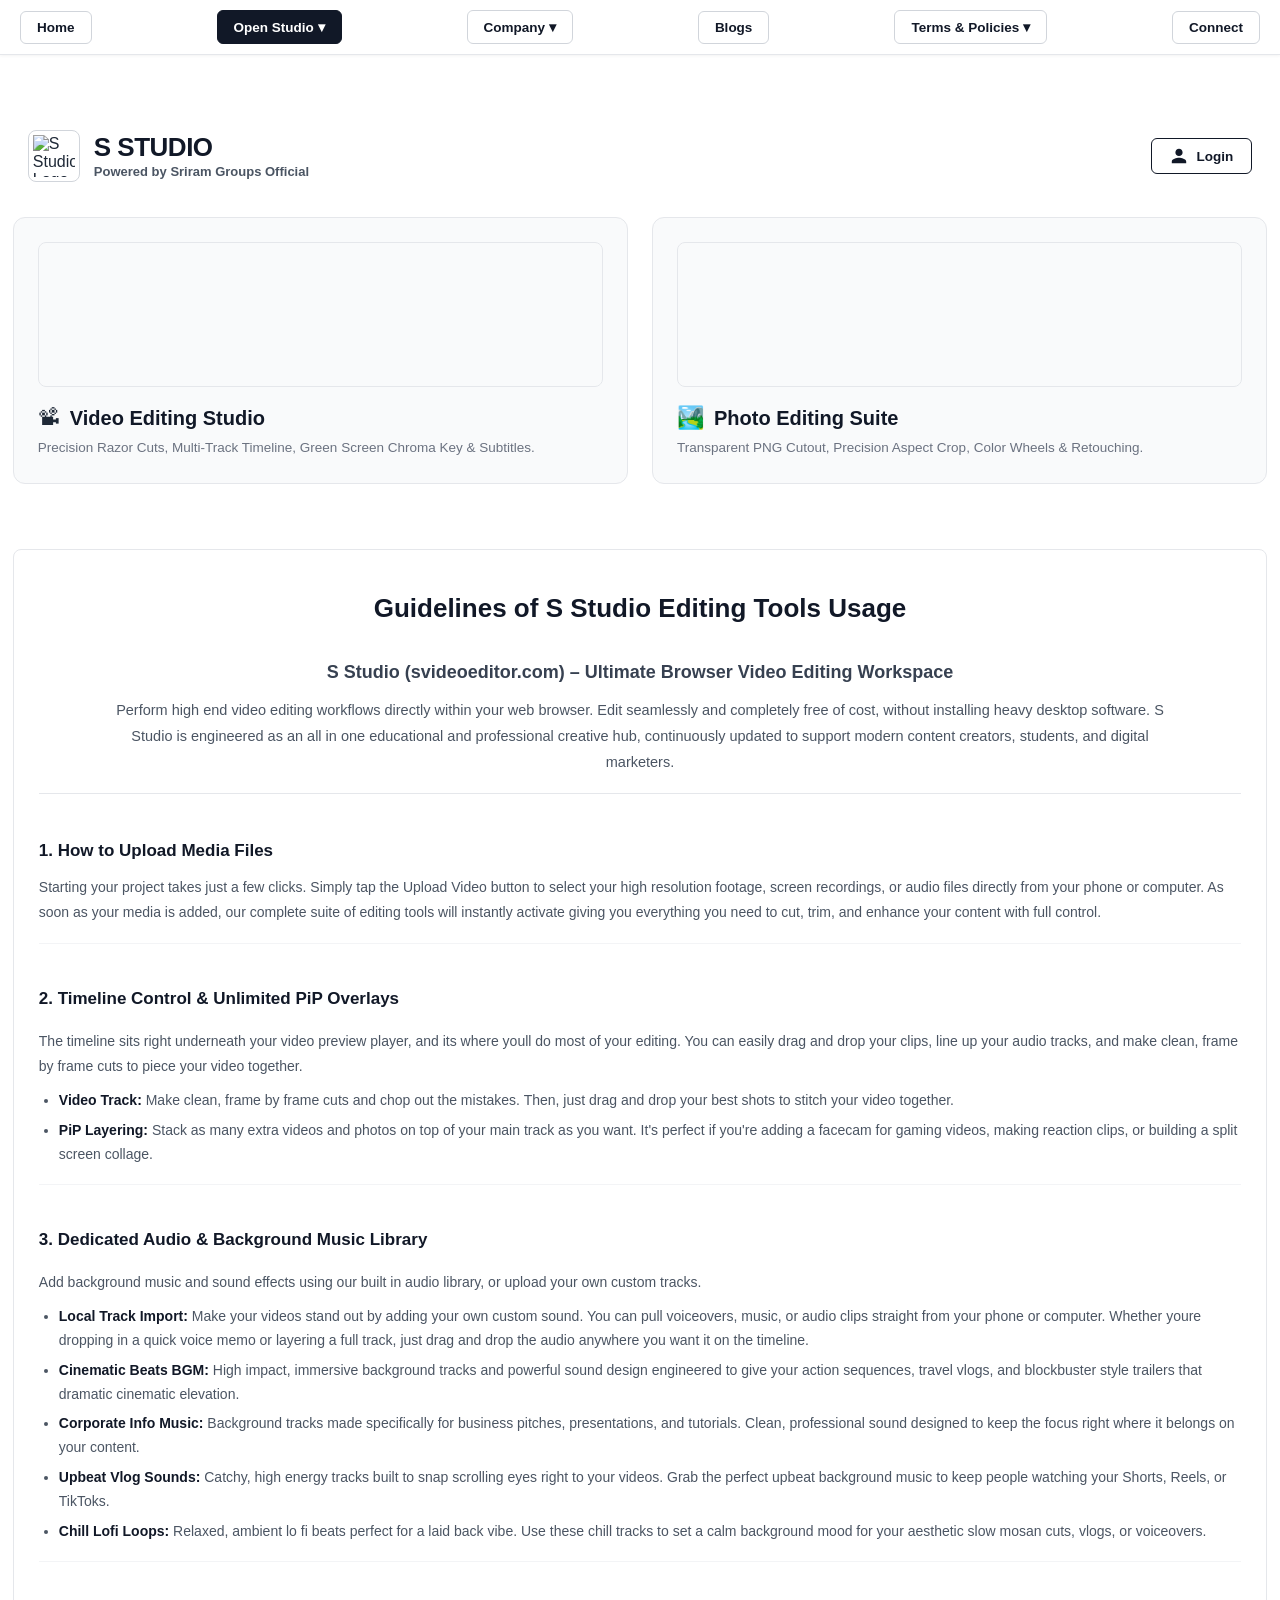
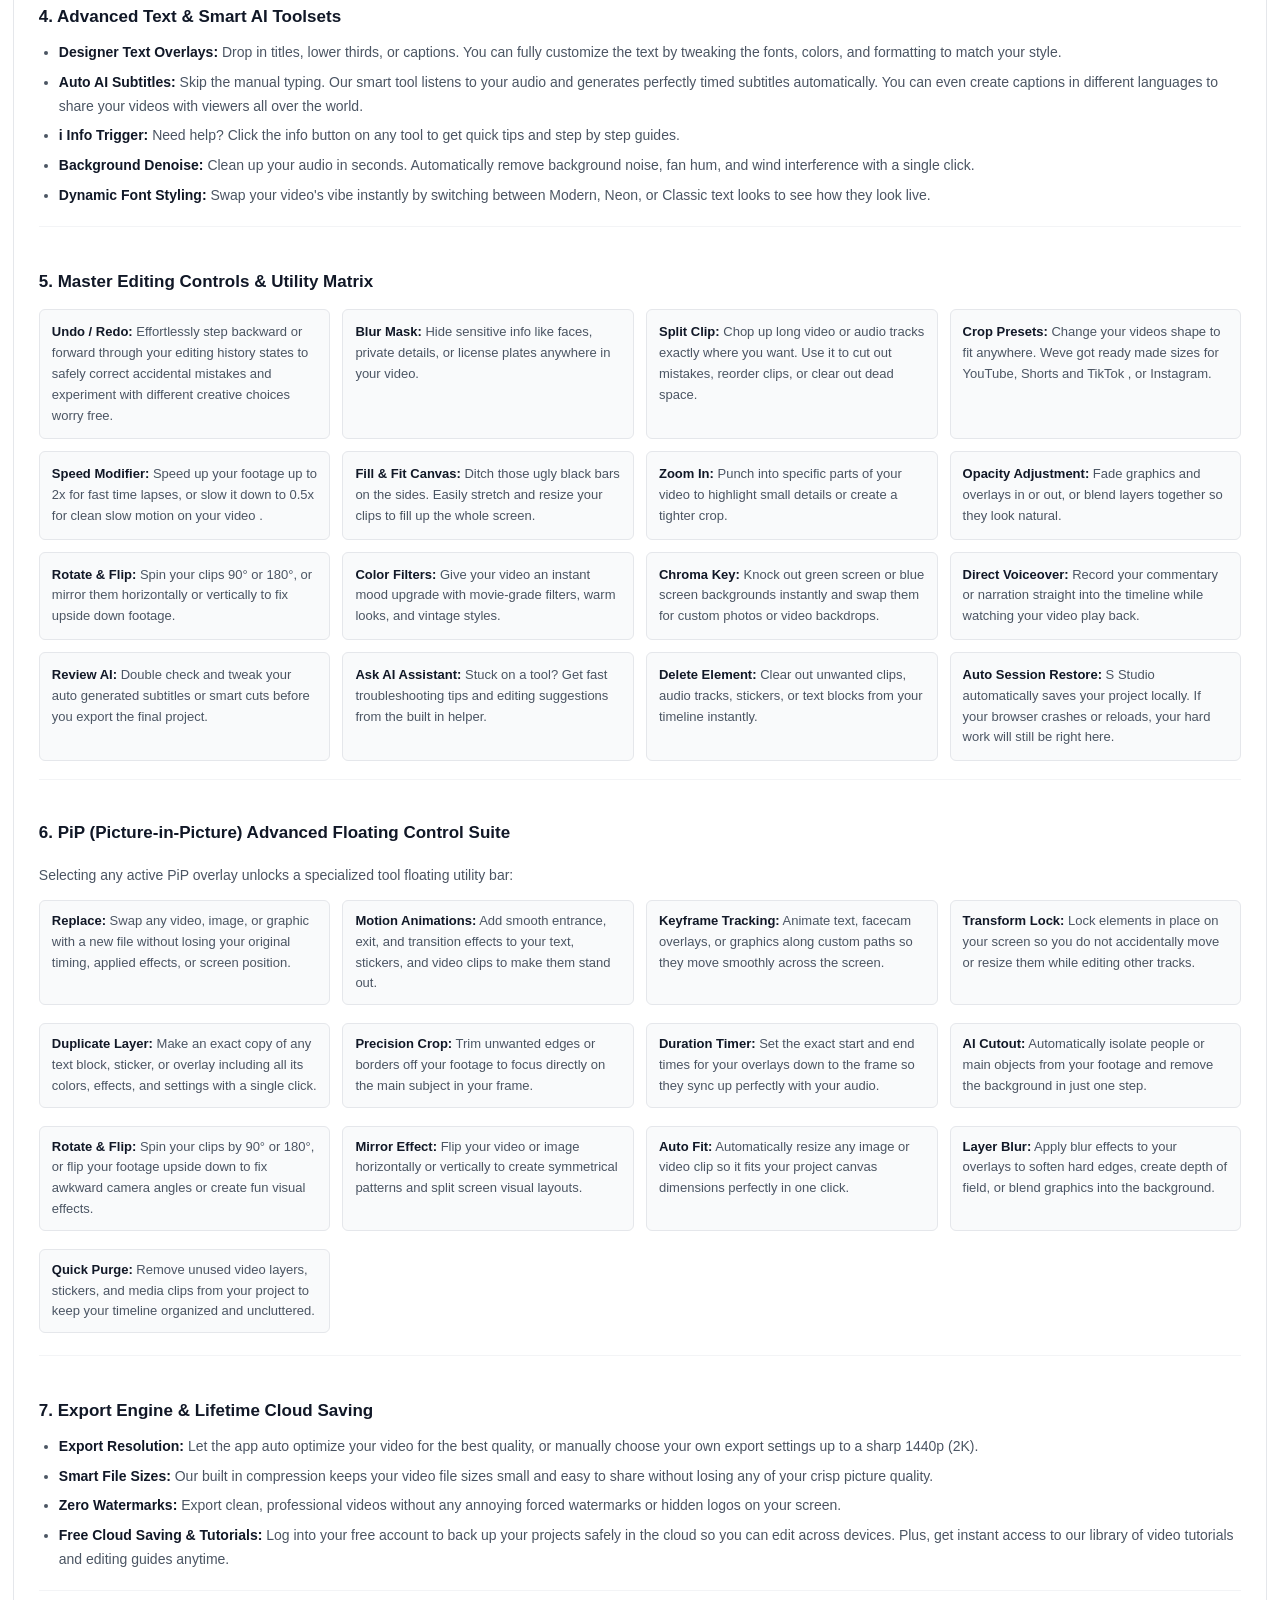
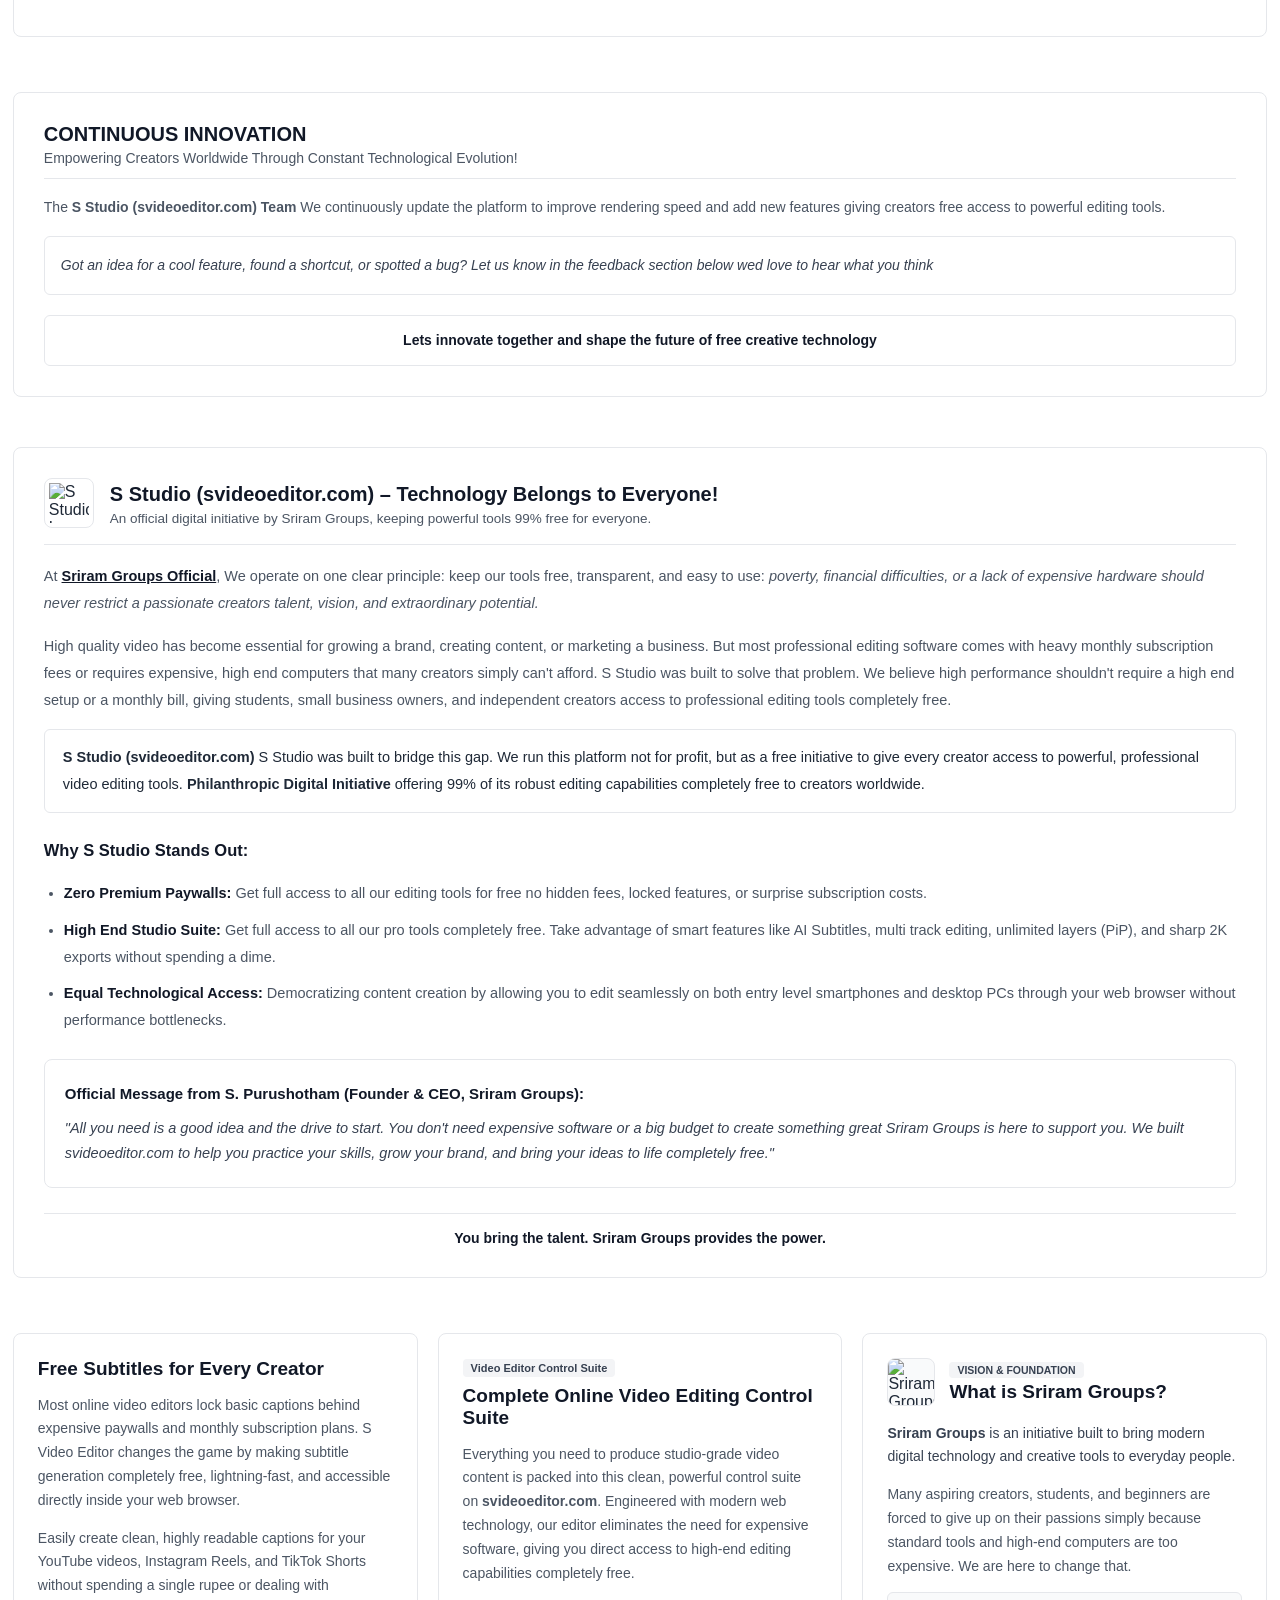
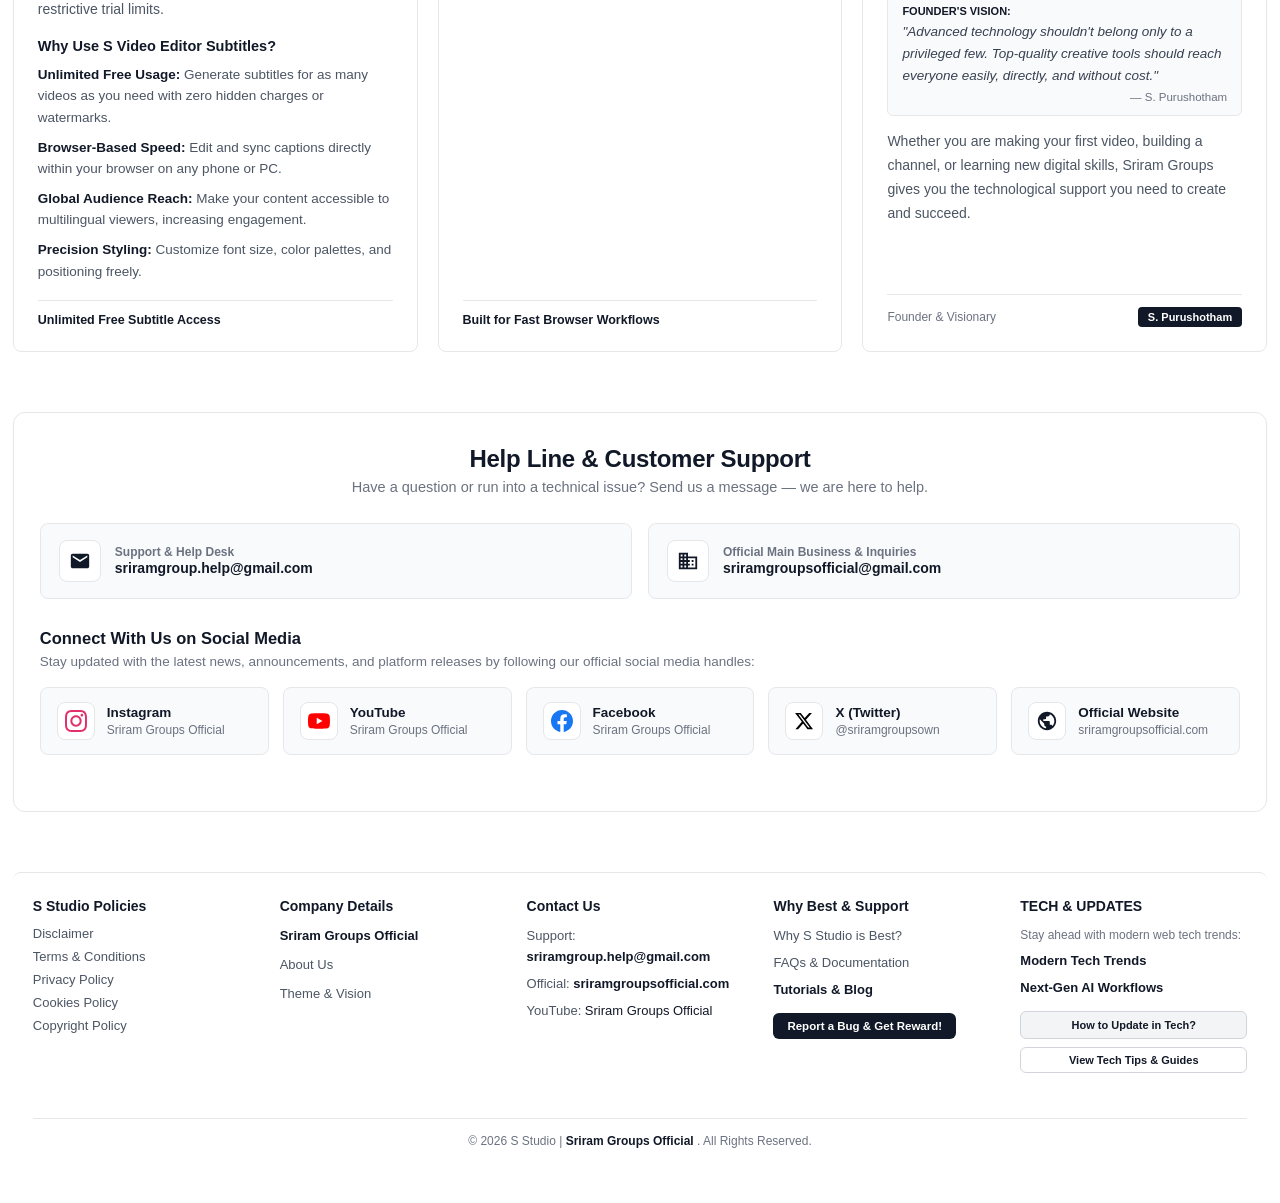
==== commit de2f43fe: "Update index.html" ====
--- a/index.html
+++ b/index.html
@@ -54,7 +54,7 @@
                     About Us
                 </a>
                 <a href="https://sriramgroupsofficial.com/" target="_blank" rel="noopener noreferrer" onclick="closeAllNavDropdowns();" style="display: block; padding: 10px 16px; color: #111827; text-decoration: none; font-weight: 600; font-size: 13.5px;" onmouseover="this.style.background='#f3f4f6'" onmouseout="this.style.background='transparent'">
-                    Sriram Groups Official ↗
+                    Sriram Groups Official 
                 </a>
             </div>
         </div>
@@ -633,7 +633,7 @@
                 <div><strong style="display: block; font-size: 13.5px; color: #111827;">Instagram</strong><span style="font-size: 12px; color: #6b7280;">Sriram Groups Official</span></div>
             </a>
 
-            <a href="https://youtube.com/@sriramgroups-i7t?si=J_jklV3t-tU1qFT4" target="_blank" rel="noopener noreferrer" style="background: #f9fafb; border: 1px solid #e5e7eb; padding: 14px 16px; border-radius: 8px; text-decoration: none; color: #111827; display: flex; align-items: center; gap: 12px;">
+            <a href="https://youtube.com/@sriramgroups-official?si=dFZqVRKCMJxAu-bO" target="_blank" rel="noopener noreferrer" style="background: #f9fafb; border: 1px solid #e5e7eb; padding: 14px 16px; border-radius: 8px; text-decoration: none; color: #111827; display: flex; align-items: center; gap: 12px;">
                 <div style="width: 38px; height: 38px; min-width: 38px; background: #ffffff; border: 1px solid #e5e7eb; border-radius: 8px; display: flex; align-items: center; justify-content: center;">
                     <svg viewBox="0 0 24 24" width="22" height="22" fill="#FF0000"><path d="M23.498 6.186a3.016 3.016 0 0 0-2.122-2.136C19.505 3.545 12 3.545 12 3.545s-7.505 0-9.377.505A3.017 3.017 0 0 0 .502 6.186C0 8.07 0 12 0 12s0 3.93.502 5.814a3.016 3.016 0 0 0 2.122 2.136c1.871.505 9.376.505 9.376.505s7.505 0 9.377-.505a3.015 3.015 0 0 0 2.122-2.136C24 15.93 24 12 24 12s0-3.93-.502-5.814zM9.545 15.568V8.432L15.818 12l-6.273 3.568z"/></svg>
                 </div>
@@ -663,92 +663,112 @@
         </div>
     </div>
 
-    <!-- CLEAN WHITE FOOTER -->
-    <footer style="width: 98%; max-width: 1400px; margin: 30px auto 10px auto; padding: 25px 20px; box-sizing: border-box; background: #ffffff; border-top: 1px solid #e5e7eb; border-radius: 8px; color: #111827; font-family: -apple-system, BlinkMacSystemFont, 'Segoe UI', Roboto, sans-serif;">
-        <div style="display: grid; grid-template-columns: repeat(auto-fit, minmax(200px, 1fr)); gap: 20px;">
-            
-            <!-- Col 1: Policies -->
-            <div>
-                <h4 style="color: #111827; margin: 0 0 12px 0; font-size: 14px; font-weight: 700;">S Studio Policies</h4>
-                <div style="display: flex; flex-direction: column; gap: 8px; font-size: 13px;">
-                    <div onclick="showFullPageModal('disclaimer')" style="cursor: pointer; color: #4b5563;">
-                        Disclaimer
-                    </div>
-                    <a href="terms.html" style="color: #4b5563; text-decoration: none;">Terms & Conditions</a>
-                    <a href="javascript:void(0)" onclick="toggleModal('privacyModal', true)" style="color: #4b5563; text-decoration: none;">Privacy Policy</a>
-                    <a href="javascript:void(0)" onclick="toggleModal('cookiesModal', true)" style="color: #4b5563; text-decoration: none;">Cookies Policy</a>
-                    <a href="javascript:void(0)" onclick="toggleModal('copyrightModal', true)" style="color: #4b5563; text-decoration: none;">Copyright Policy</a>
-                </div>
-            </div>
-
-            <!-- Col 2: Company Details -->
-            <div>
-                <h4 style="color: #111827; margin: 0 0 12px 0; font-size: 14px; font-weight: 700;">Company Details</h4>
-                <div style="font-size: 13px; color: #4b5563; line-height: 1.6; display: flex; flex-direction: column; gap: 8px;">
-                    <a href="https://sriramgroupsofficial.com/" target="_blank" rel="noopener noreferrer" style="color: #111827; font-weight: bold; text-decoration: none;">
-                         Sriram Groups Official 
-                    </a>
-                    <a href="javascript:void(0)" onclick="toggleModal('founderModal', true)" style="color: #4b5563; text-decoration: none;">
-                        About Us
-                    </a>
-                    <a href="javascript:void(0)" onclick="toggleModal('visionModal', true)" style="color: #4b5563; text-decoration: none;">
-                        Theme & Vision
-                    </a>
-                </div>
-            </div>
-
-            <!-- Col 3: Contact Us -->
-            <div>
-                <h4 style="color: #111827; margin: 0 0 12px 0; font-size: 14px; font-weight: 700;">Contact Us</h4>
-                <div style="font-size: 13px; color: #4b5563; line-height: 1.6; display: flex; flex-direction: column; gap: 6px;">
-                    <span>Support: <a href="mailto:sriramgroup.help@gmail.com" style="color: #111827; text-decoration: underline;">sriramgroup.help@gmail.com</a></span>
-                    <span>Official: <a href="https://sriramgroupsofficial.com" target="_blank" rel="noopener noreferrer" style="color: #111827; text-decoration: underline;">sriramgroupsofficial.com</a></span>
-                    <span>YouTube: <a href="https://youtube.com/@sriramgroups-i7t" target="_blank" rel="noopener noreferrer" style="color: #111827; text-decoration: underline;">Sriram Groups Official</a></span>
-                </div>
-            </div>
-
-            <!-- Col 4: Why Best & Support -->
-            <div>
-                <h4 style="color: #111827; margin: 0 0 12px 0; font-size: 14px; font-weight: 700;">Why Best & Support</h4>
-                <div style="font-size: 13px; color: #4b5563; line-height: 1.6; margin-bottom: 12px; display: flex; flex-direction: column; gap: 6px;">
-                    <a href="javascript:void(0)" onclick="toggleModal('whyBestModal', true)" style="color: #4b5563; text-decoration: none;">Why S Studio is Best?</a>
-                    <a href="javascript:void(0)" onclick="toggleModal('faqModal', true)" style="color: #4b5563; text-decoration: none;">FAQs & Documentation</a>
-                    <a href="blog.html" style="color: #111827; text-decoration: none; font-weight: bold;">Tutorials & Blog</a>
-                </div>
-                <button onclick="toggleModal('bugReportModal', true)" style="background: #111827; color: #fff; border: none; padding: 7px 14px; border-radius: 6px; font-size: 11.5px; font-weight: bold; cursor: pointer;">
-                    Report a Bug & Get Reward!
-                </button>
-            </div>
-
-            <!-- Col 5: Tech & Updates -->
-            <div style="flex: 1; min-width: 180px; margin-bottom: 20px;">
-                <h4 style="color: #111827; margin: 0 0 12px 0; font-size: 14px; font-weight: 700; text-transform: uppercase;">Tech & Updates</h4>
-                <div style="font-size: 13px; color: #4b5563; line-height: 1.6; margin-bottom: 12px; display: flex; flex-direction: column; gap: 6px;">
-                    <span style="color: #4b5563; font-size: 12px;">Stay ahead with modern web tech trends:</span>
-                    <a href="#techGuideSection" style="color: #111827; text-decoration: none; font-size: 13px;">Modern Tech Trends</a>
-                    <a href="#aiWorkflowSection" style="color: #111827; text-decoration: none; font-size: 13px;">Next-Gen AI Workflows</a>
-                </div>
-                <div style="display: flex; flex-direction: column; gap: 8px;">
-                    <a href="#techGuideSection" style="background: #f3f4f6; color: #111827; border: 1px solid #d1d5db; text-decoration: none; padding: 7px 12px; border-radius: 6px; font-size: 11px; font-weight: bold; text-align: center; display: block;">
-                        How to Update in Tech?
-                    </a>
-                    <a href="blog.html" style="background: #ffffff; border: 1px solid #d1d5db; color: #111827; text-decoration: none; padding: 6px 12px; border-radius: 6px; font-size: 11px; font-weight: bold; text-align: center; display: block;">
-                        View Tech Tips & Guides
-                    </a>
-                </div>
-            </div>
-
-        </div>
-
-        <div style="width: 100%; text-align: center; margin-top: 25px; padding-top: 15px; border-top: 1px solid #e5e7eb; font-size: 12px; color: #6b7280;">
-            © 2026 S Studio | 
-            <a href="https://sriramgroupsofficial.com/" target="_blank" rel="noopener noreferrer" style="color: #111827; text-decoration: none; font-weight: 600;">
-                Sriram Groups Official
-            </a>. All Rights Reserved.
-        </div>
-    </footer>
-
-</div> <!-- End #introPage -->
+    <!-- ========================================================================== -->
+<!-- CLEAN WHITE FOOTER (5 COLUMNS RESTORED + NO UNDERLINE) -->
+<!-- ========================================================================== -->
+<footer style="width: 98%; max-width: 1400px; margin: 30px auto 10px auto; padding: 25px 20px; box-sizing: border-box; background: #ffffff; border-top: 1px solid #e5e7eb; border-radius: 8px; color: #111827; font-family: -apple-system, BlinkMacSystemFont, 'Segoe UI', Roboto, sans-serif;">
+    <div style="display: grid; grid-template-columns: repeat(auto-fit, minmax(200px, 1fr)); gap: 20px;">
+        
+        <!-- Col 1: Policies -->
+        <div>
+            <h4 style="color: #111827; margin: 0 0 12px 0; font-size: 14px; font-weight: 700;">S Studio Policies</h4>
+            <div style="display: flex; flex-direction: column; gap: 8px; font-size: 13px;">
+                <div onclick="showFullPageModal('disclaimer')" style="cursor: pointer; color: #4b5563;">Disclaimer</div>
+                <a href="terms.html" style="color: #4b5563; text-decoration: none;">Terms & Conditions</a>
+                <a href="javascript:void(0)" onclick="toggleModal('privacyModal', true)" style="color: #4b5563; text-decoration: none;">Privacy Policy</a>
+                <a href="javascript:void(0)" onclick="toggleModal('cookiesModal', true)" style="color: #4b5563; text-decoration: none;">Cookies Policy</a>
+                <a href="javascript:void(0)" onclick="toggleModal('copyrightModal', true)" style="color: #4b5563; text-decoration: none;">Copyright Policy</a>
+            </div>
+        </div>
+
+        <!-- Col 2: Company Details -->
+        <div>
+            <h4 style="color: #111827; margin: 0 0 12px 0; font-size: 14px; font-weight: 700;">Company Details</h4>
+            <div style="font-size: 13px; color: #4b5563; line-height: 1.6; display: flex; flex-direction: column; gap: 8px;">
+                <a href="https://sriramgroupsofficial.com/" target="_blank" rel="noopener noreferrer" style="color: #111827; font-weight: bold; text-decoration: none;">
+                    Sriram Groups Official 
+                </a>
+                <a href="javascript:void(0)" onclick="toggleModal('founderModal', true)" style="color: #4b5563; text-decoration: none;">About Us</a>
+                <a href="javascript:void(0)" onclick="toggleModal('visionModal', true)" style="color: #4b5563; text-decoration: none;">Theme & Vision</a>
+            </div>
+        </div>
+
+        <!-- Col 3: Contact Us -->
+        <div>
+            <h4 style="color: #111827; margin: 0 0 12px 0; font-size: 14px; font-weight: 700;">Contact Us</h4>
+            <div style="font-size: 13px; color: #4b5563; line-height: 1.6; display: flex; flex-direction: column; gap: 6px;">
+                <span>Support: <a href="mailto:sriramgroup.help@gmail.com" style="color: #111827; text-decoration: none; font-weight: 600;">sriramgroup.help@gmail.com</a></span>
+                <span>Official: <a href="https://sriramgroupsofficial.com" target="_blank" rel="noopener noreferrer" style="color: #111827; text-decoration: none; font-weight: 600;">sriramgroupsofficial.com</a></span>
+                <span>YouTube: <a href="https://youtube.com/@sriramgroups-i7t" target="_blank" rel="noopener noreferrer" style="color: #111827; text-decoration: none;">Sriram Groups Official</a></span>
+            </div>
+        </div>
+
+        <!-- Col 4: Why Best & Support -->
+        <div>
+            <h4 style="color: #111827; margin: 0 0 12px 0; font-size: 14px; font-weight: 700;">Why Best & Support</h4>
+            <div style="font-size: 13px; color: #4b5563; line-height: 1.6; margin-bottom: 12px; display: flex; flex-direction: column; gap: 6px;">
+                <a href="javascript:void(0)" onclick="toggleModal('whyBestModal', true)" style="color: #4b5563; text-decoration: none;">Why S Studio is Best?</a>
+                <a href="javascript:void(0)" onclick="toggleModal('faqModal', true)" style="color: #4b5563; text-decoration: none;">FAQs & Documentation</a>
+                <a href="blog.html" style="color: #111827; text-decoration: none; font-weight: bold;">Tutorials & Blog</a>
+            </div>
+            <button onclick="toggleModal('bugReportModal', true)" style="background: #111827; color: #fff; border: none; padding: 7px 14px; border-radius: 6px; font-size: 11.5px; font-weight: bold; cursor: pointer;">
+                Report a Bug & Get Reward!
+            </button>
+        </div>
+
+        <!-- Col 5: Tech & Updates (గీతలు లేకుండా క్లీన్ స్టైలింగ్) -->
+        <div style="flex: 1; min-width: 180px; margin-bottom: 20px;">
+            <h4 style="color: #111827; margin: 0 0 12px 0; font-size: 14px; font-weight: 700; text-transform: uppercase;">Tech & Updates</h4>
+            <div style="font-size: 13px; color: #4b5563; line-height: 1.6; margin-bottom: 12px; display: flex; flex-direction: column; gap: 6px;">
+                <span style="color: #6b7280; font-size: 12px;">Stay ahead with modern web tech trends:</span>
+                <a href="javascript:void(0)" onclick="openTechTrendsModal('trends')" style="color: #111827; text-decoration: none !important; font-size: 13px; cursor: pointer; font-weight: 600;">Modern Tech Trends</a>
+                <a href="javascript:void(0)" onclick="openTechTrendsModal('ai')" style="color: #111827; text-decoration: none !important; font-size: 13px; cursor: pointer; font-weight: 600;">Next-Gen AI Workflows</a>
+            </div>
+            <div style="display: flex; flex-direction: column; gap: 8px;">
+                <a href="javascript:void(0)" onclick="openTechTrendsModal('howTo')" style="background: #f3f4f6; color: #111827; border: 1px solid #d1d5db; text-decoration: none !important; padding: 7px 12px; border-radius: 6px; font-size: 11px; font-weight: bold; text-align: center; display: block; cursor: pointer;">
+                    How to Update in Tech?
+                </a>
+                <a href="blog.html" style="background: #ffffff; border: 1px solid #d1d5db; color: #111827; text-decoration: none !important; padding: 6px 12px; border-radius: 6px; font-size: 11px; font-weight: bold; text-align: center; display: block;">
+                    View Tech Tips & Guides
+                </a>
+            </div>
+        </div>
+
+    </div>
+
+    <!-- Copyright -->
+    <div style="width: 100%; text-align: center; margin-top: 25px; padding-top: 15px; border-top: 1px solid #e5e7eb; font-size: 12px; color: #6b7280;">
+        © 2026 S Studio | 
+        <a href="https://sriramgroupsofficial.com/" target="_blank" rel="noopener noreferrer" style="color: #111827; text-decoration: none; font-weight: 600;">
+            Sriram Groups Official
+        </a>. All Rights Reserved.
+    </div>
+</footer>
+
+<!-- ========================================================================== -->
+<!-- 💡 TECH TRENDS, AI WORKFLOWS & GUIDES POPUP MODAL (ఫూటర్ బయట ఉంచాలి) -->
+<!-- ========================================================================== -->
+<div id="techTrendsPopupModal" style="display: none; position: fixed; top: 0; left: 0; width: 100vw; height: 100vh; background: rgba(0, 0, 0, 0.5); z-index: 9999999; justify-content: center; align-items: center; padding: 20px; box-sizing: border-box;">
+    <div style="background: #ffffff; border: 1px solid #d1d5db; border-radius: 10px; max-width: 650px; width: 100%; max-height: 85vh; display: flex; flex-direction: column; overflow: hidden; box-shadow: 0 10px 30px rgba(0,0,0,0.15); color: #111827;">
+        
+        <!-- Modal Header -->
+        <div style="padding: 16px 20px; background: #f9fafb; border-bottom: 1px solid #e5e7eb; display: flex; justify-content: space-between; align-items: center;">
+            <h3 id="techModalTitle" style="margin: 0; font-size: 18px; font-weight: 800; color: #111827;">Tech Updates</h3>
+            <button onclick="closeTechTrendsModal()" style="background: none; border: none; font-size: 22px; cursor: pointer; color: #4b5563; font-weight: bold; line-height: 1;">✕</button>
+        </div>
+
+        <!-- Modal Body Content -->
+        <div id="techModalBody" style="padding: 22px; overflow-y: auto; font-size: 14px; line-height: 1.8; color: #374151;">
+            <!-- Content will be injected dynamically via JavaScript -->
+        </div>
+
+        <!-- Modal Footer -->
+        <div style="padding: 12px 20px; background: #f9fafb; border-top: 1px solid #e5e7eb; text-align: right;">
+            <button onclick="closeTechTrendsModal()" style="background: #111827; color: #ffffff; border: none; padding: 8px 18px; border-radius: 6px; font-weight: 700; font-size: 13px; cursor: pointer;">Close</button>
+        </div>
+    </div>
+</div>
+
 
 <!-- ========================================================================== -->
 <!-- 2. MAIN EDITOR STUDIO WORKSPACE (COMPLETE DARK CINEMA THEME - ALL TOOLS RESTORED) -->
@@ -1344,6 +1364,64 @@
             support.scrollIntoView({ behavior: 'smooth' });
         }
     }
+    //  Tech Trends Modal Handler (Dynamic Content Injection)
+function openTechTrendsModal(type) {
+    const modal = document.getElementById('techTrendsPopupModal');
+    const titleEl = document.getElementById('techModalTitle');
+    const bodyEl = document.getElementById('techModalBody');
+
+    if (!modal || !titleEl || !bodyEl) return;
+
+    if (type === 'trends') {
+        titleEl.innerText = " Modern Tech Trends in Web Media";
+        bodyEl.innerHTML = `
+            <p><strong>Browser-Native Computing is the Future:</strong> Traditional editing required heavy desktop installations and high-end rigs. Modern web standards now bring desktop power directly to your browser:</p>
+            <ul style="padding-left: 20px; margin: 10px 0;">
+                <li style="margin-bottom: 8px;"><strong>WebAssembly (WASM):</strong> Enables near-native execution speed directly in web browsers, handling complex media encoding, decoding, and timeline slicing effortlessly.</li>
+                <li style="margin-bottom: 8px;"><strong>HTML5 Canvas & WebGL:</strong> Leverages client device GPU acceleration to render 60 FPS video animations, overlays, and color adjustments smoothly.</li>
+                <li><strong>Zero-Server Local Sandbox:</strong> Files are processed inside local browser memory via blob pointers, ensuring 100% data privacy without cloud uploads.</li>
+            </ul>
+        `;
+    } else if (type === 'ai') {
+        titleEl.innerText = " Next-Gen AI Workflows";
+        bodyEl.innerHTML = `
+            <p><strong>Smart Automation Built for Creators:</strong> AI workflows eliminate repetitive manual tasks and enhance production speed:</p>
+            <ul style="padding-left: 20px; margin: 10px 0;">
+                <li style="margin-bottom: 8px;"><strong>Auto Speech-to-Text:</strong> Instantly converts spoken dialogue into synchronized, frame-accurate subtitles with multilingual generation support.</li>
+                <li style="margin-bottom: 8px;"><strong>Neural Foreground Extraction:</strong> Isolates subjects and objects from backgrounds with one click—no green screen or complex rotoscoping needed.</li>
+                <li><strong>Biquad DSP Audio Denoise:</strong> Identifies and filters out low-frequency hums, fan noise, and room reverb for crisp studio-grade voice clarity.</li>
+            </ul>
+        `;
+    } else if (type === 'howTo') {
+        titleEl.innerText = " How to Stay Ahead & Update in Tech?";
+        bodyEl.innerHTML = `
+            <p><strong>Continuous Growth Guide for Modern Creators & Developers:</strong></p>
+            <ol style="padding-left: 20px; margin: 10px 0;">
+                <li style="margin-bottom: 8px;"><strong>Practice Hands-On:</strong> Don't just read theory; experiment with browser APIs, client-side tools, and interactive media software daily.</li>
+                <li style="margin-bottom: 8px;"><strong>Follow Modern Web Standards:</strong> Keep track of emerging W3C specifications, WebCodecs, and WebAssembly developments.</li>
+                <li style="margin-bottom: 8px;"><strong>Adopt Privacy-First Architecture:</strong> Focus on tools and technologies that prioritize local execution and protect user data.</li>
+                <li><strong>Explore Studio Tutorials:</strong> Visit our <a href="blog.html" style="color: #111827; font-weight: bold; text-decoration: underline;">Tutorials & Blog</a> page for regular deep-dives and creative workflows.</li>
+            </ol>
+        `;
+    }
+
+    modal.style.display = 'flex';
+}
+
+function closeTechTrendsModal() {
+    const modal = document.getElementById('techTrendsPopupModal');
+    if (modal) {
+        modal.style.display = 'none';
+    }
+}
+
+// బయట ఎక్కడైనా క్లిక్ చేస్తే మోడల్ క్లోజ్ అయ్యేలా చేయడం
+window.addEventListener('click', function(e) {
+    const modal = document.getElementById('techTrendsPopupModal');
+    if (e.target === modal) {
+        closeTechTrendsModal();
+    }
+});
 </script>
 </body>
 </html>
--- a/style.css
+++ b/style.css
@@ -833,3 +833,48 @@
     background: #f3f4f6 !important;
     color: #111827 !important;
 }
+/* 🎬 Video Scrubber Playhead Animation */
+@keyframes playheadScrub {
+    0% { left: 5%; }
+    50% { left: 90%; }
+    100% { left: 5%; }
+}
+/* 🔄 16-Second Smooth Toolset Rotation Animation (4 Slides x 4s each) */
+.v-slide, .p-slide {
+    opacity: 0;
+    visibility: hidden;
+    animation: toolSlideshowCycle 16s infinite;
+}
+
+/* Slide Delays */
+.v-slide-1, .p-slide-1 { animation-delay: 0s; }
+.v-slide-2, .p-slide-2 { animation-delay: 4s; }
+.v-slide-3, .p-slide-3 { animation-delay: 8s; }
+.v-slide-4, .p-slide-4 { animation-delay: 12s; }
+
+@keyframes toolSlideshowCycle {
+    0% {
+        opacity: 0;
+        visibility: hidden;
+        transform: translateY(4px);
+    }
+    4% {
+        opacity: 1;
+        visibility: visible;
+        transform: translateY(0);
+    }
+    23% {
+        opacity: 1;
+        visibility: visible;
+        transform: translateY(0);
+    }
+    27% {
+        opacity: 0;
+        visibility: hidden;
+        transform: translateY(-4px);
+    }
+    100% {
+        opacity: 0;
+        visibility: hidden;
+    }
+}
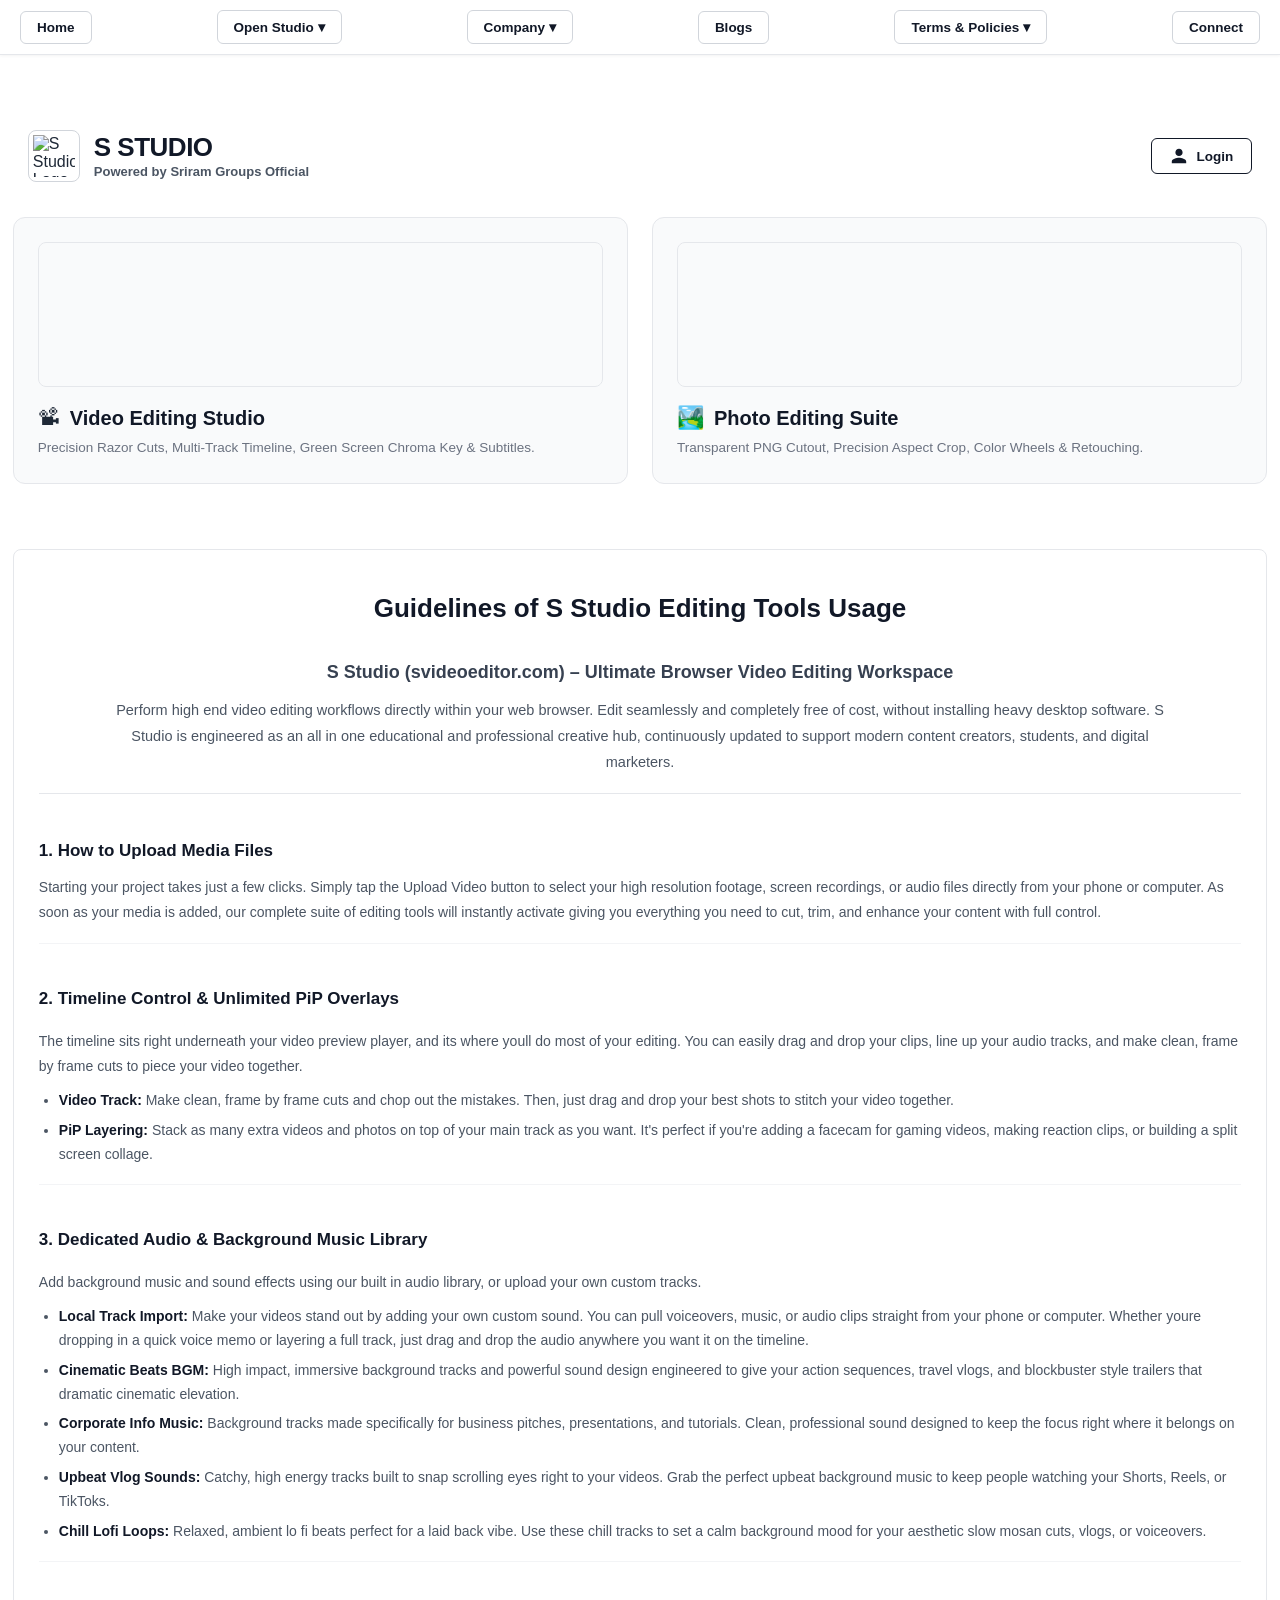
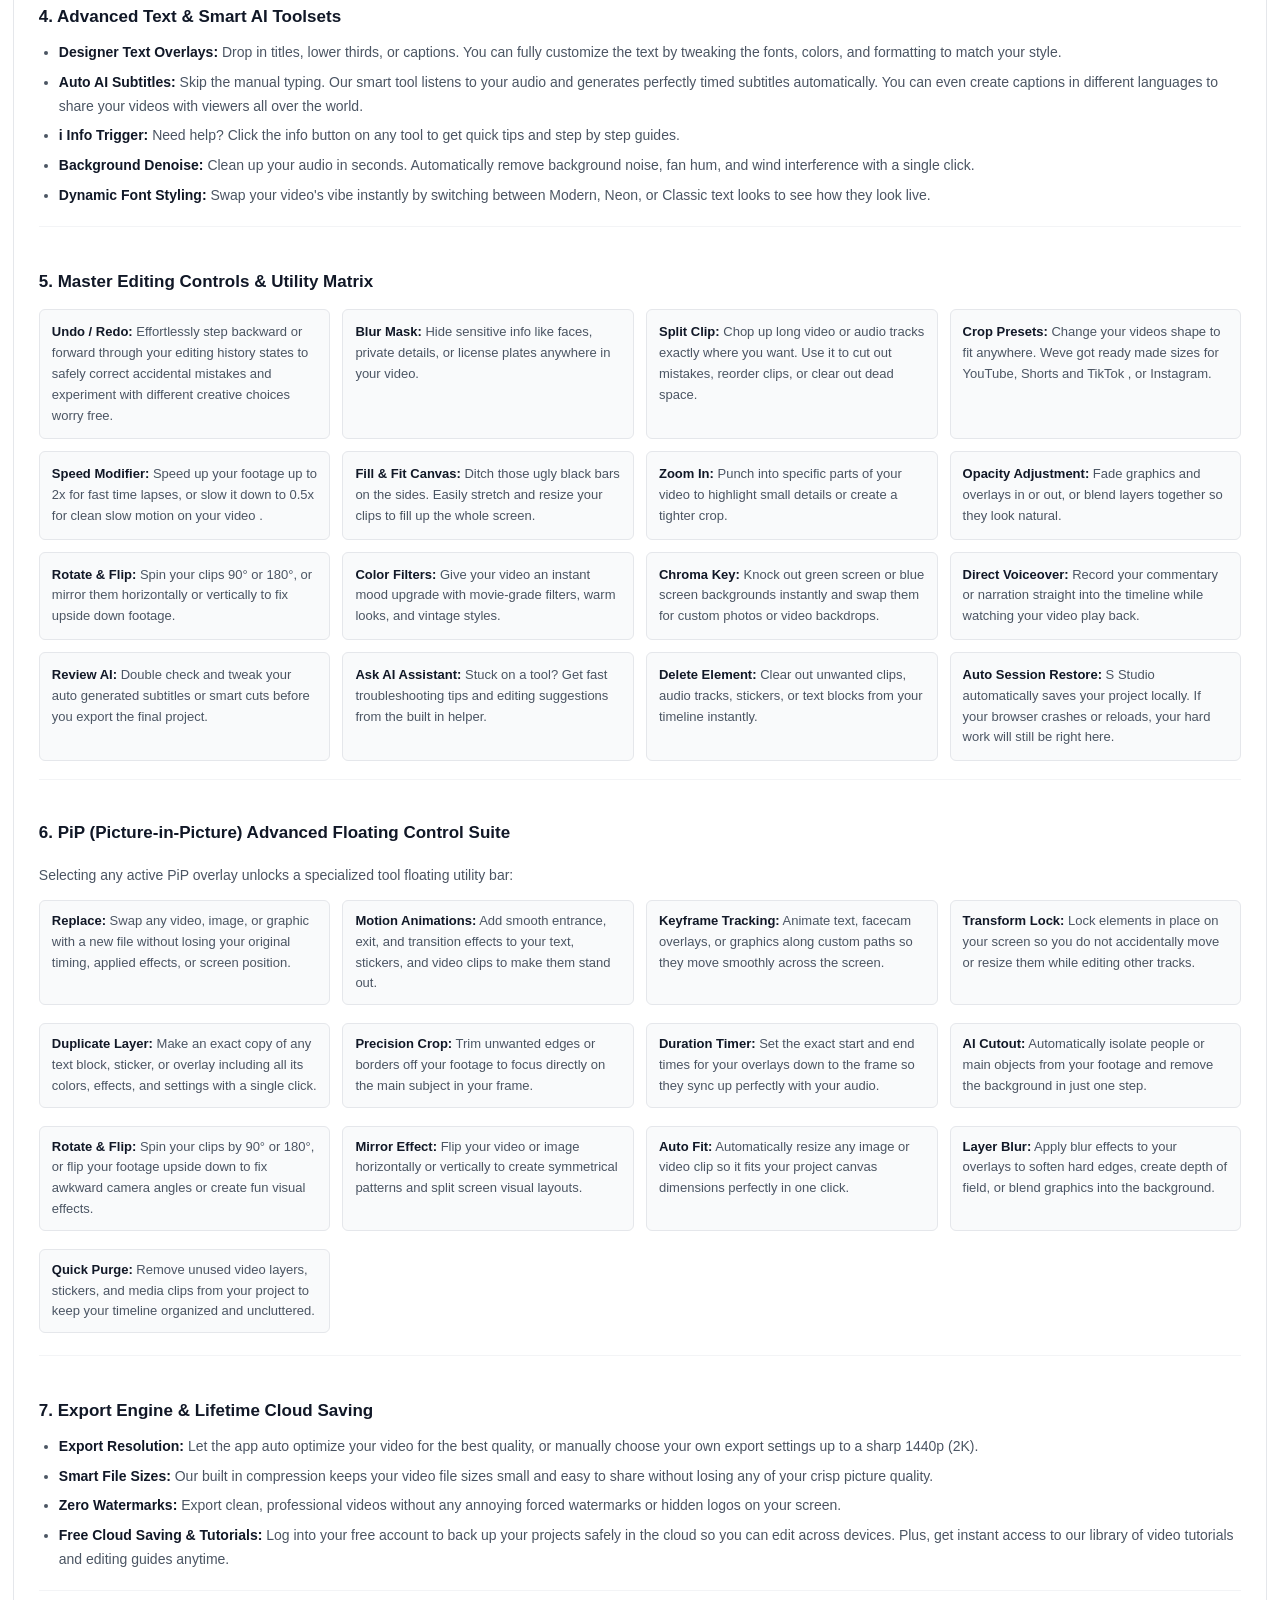
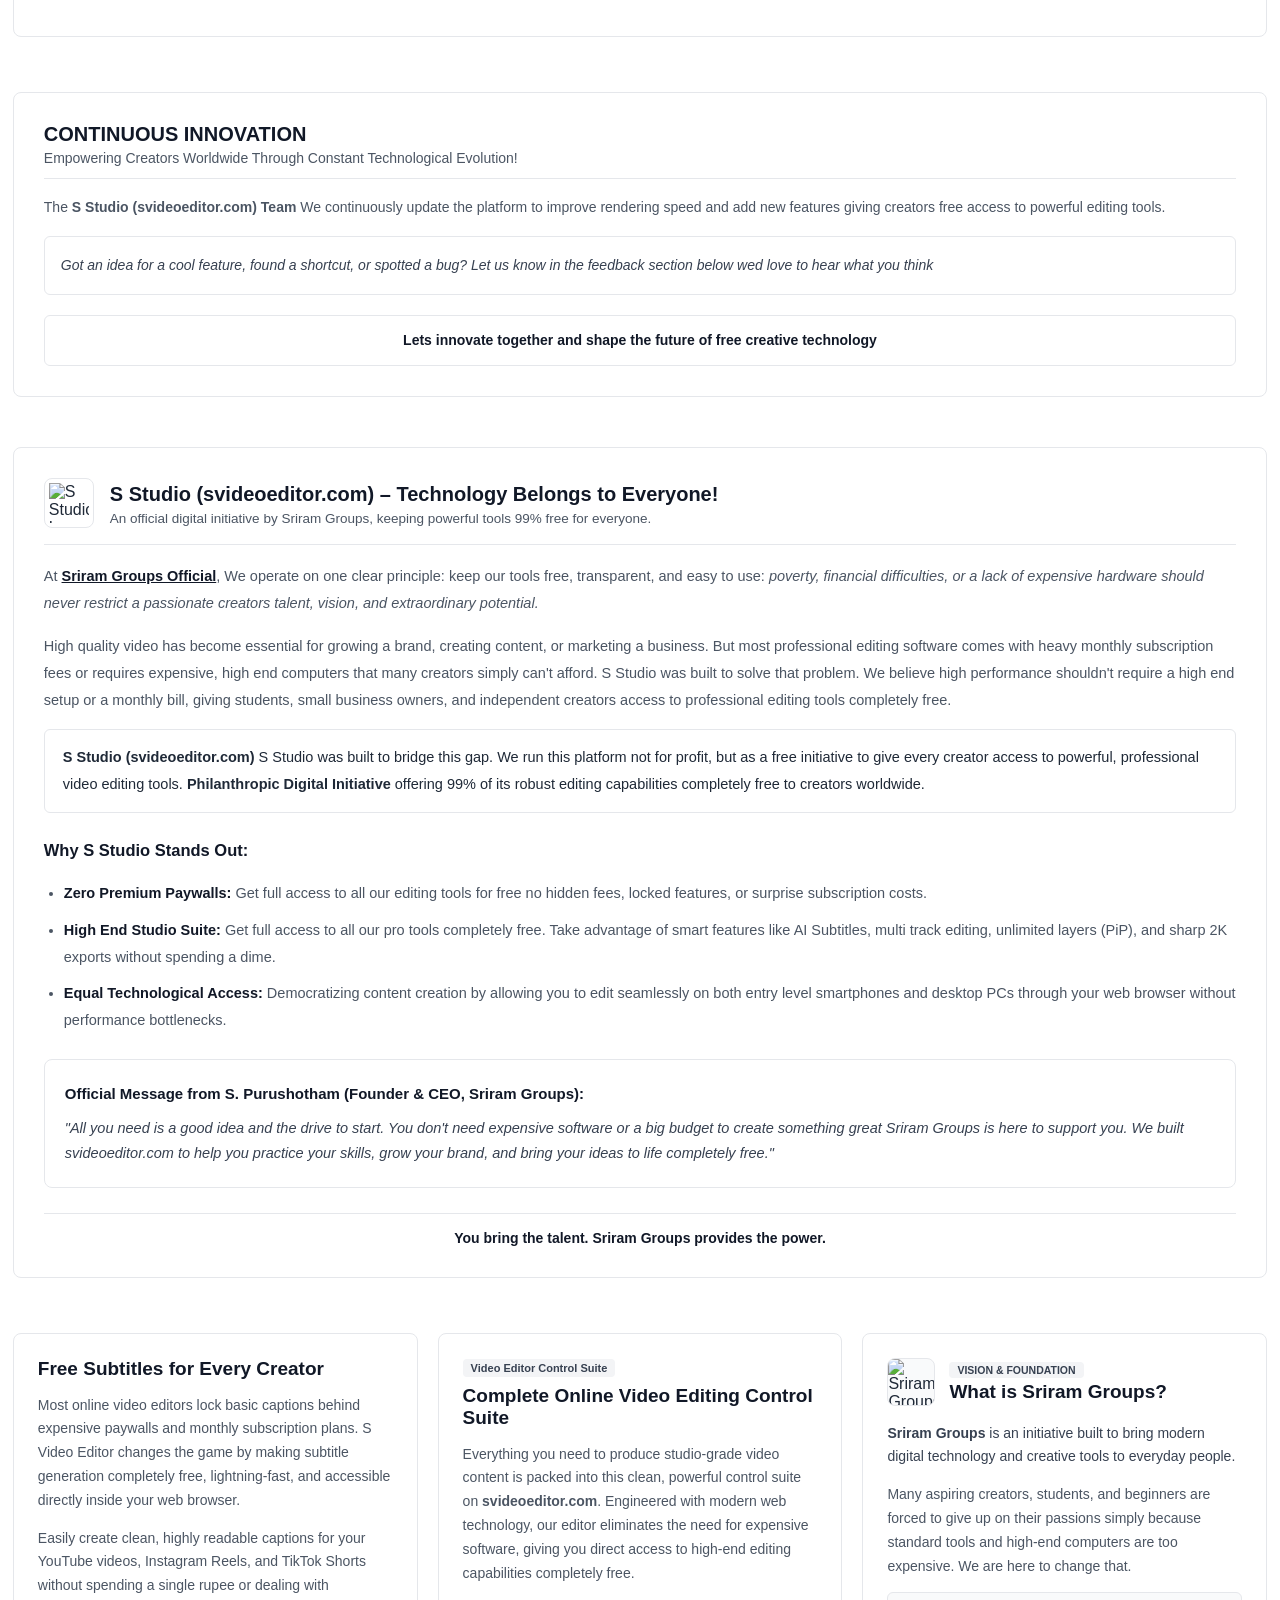
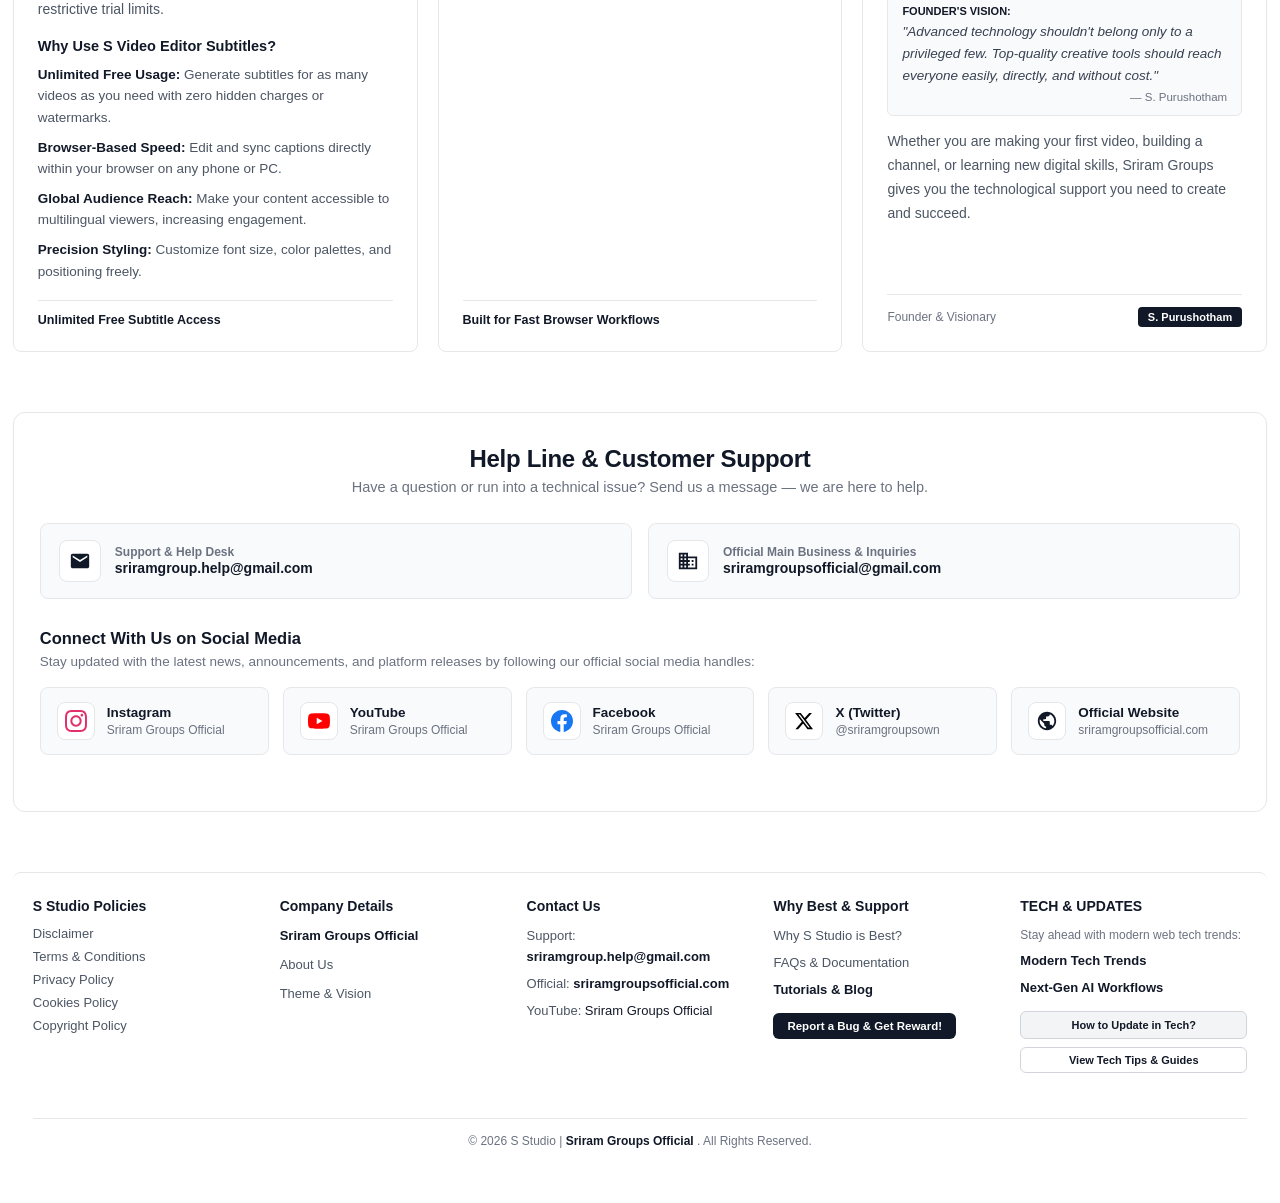
==== commit fbe00b0a: "Update print statement from 'Hello' to 'Goodbye'" ====
--- a/index.html
+++ b/index.html
@@ -31,7 +31,7 @@
 
         <!-- DIRECT STUDIO LAUNCHER (VIDEO & PHOTO EDITING) -->
         <div class="nav-dropdown-item" id="editorLaunchDropdown" style="position: relative; display: inline-block;">
-            <button class="nav-link-btn nav-btn-highlight" onclick="toggleNavDropdown('editorLaunchDropdown')" style="background: #111827; color: #ffffff; border: 1px solid #111827; padding: 8px 16px; border-radius: 6px; font-weight: 600; cursor: pointer;">
+            <button class="nav-link-btn" onclick="toggleNavDropdown('editorLaunchDropdown')" style="background: #ffffff; color: #111827; border: 1px solid #d1d5db; padding: 8px 16px; border-radius: 6px; font-weight: 600; cursor: pointer;">
                  Open Studio <span class="nav-arrow-icon" style="display: inline-block; transition: transform 0.2s;">▾</span>
             </button>
             <div class="nav-sub-menu" style="display: none; position: absolute; top: calc(100% + 8px); left: 0; background: #ffffff; border: 1px solid #e5e7eb; border-radius: 8px; box-shadow: 0 10px 25px rgba(0,0,0,0.1); padding: 8px 0; min-width: 220px; z-index: 100000;">
@@ -137,7 +137,7 @@
                 <!-- Slide 1: Razor Split & Cuts -->
                 <div class="v-slide v-slide-1" style="position: absolute; inset: 12px; display: flex; flex-direction: column; justify-content: space-between;">
                     <div style="display: flex; justify-content: space-between; align-items: center; border-bottom: 1px solid #e5e7eb; padding-bottom: 4px;">
-                        <span style="font-size: 11px; font-weight: 700; color: #111827;">✂️ RAZOR SPLIT & CUT</span>
+                        <span style="font-size: 11px; font-weight: 700; color: #111827;"> RAZOR SPLIT & CUT</span>
                         <span style="font-size: 11px; color: #6b7280; font-family: monospace;">00:00:14:02</span>
                     </div>
                     <div style="display: flex; gap: 8px; height: 45px; align-items: center; margin: 6px 0;">
@@ -155,7 +155,7 @@
                 <!-- Slide 2: Chroma Key -->
                 <div class="v-slide v-slide-2" style="position: absolute; inset: 12px; display: flex; flex-direction: column; justify-content: space-between;">
                     <div style="display: flex; justify-content: space-between; align-items: center; border-bottom: 1px solid #e5e7eb; padding-bottom: 4px;">
-                        <span style="font-size: 11px; font-weight: 700; color: #111827;">🟢 CHROMA KEY COLOR KNOCKOUT</span>
+                        <span style="font-size: 11px; font-weight: 700; color: #111827;"> CHROMA KEY COLOR KNOCKOUT</span>
                         <span style="font-size: 11px; color: #15803d; font-weight: bold;">Threshold: 98%</span>
                     </div>
                     <div style="display: flex; gap: 8px; height: 45px; align-items: center; margin: 6px 0;">
@@ -172,7 +172,7 @@
                 <!-- Slide 3: Audio Waveform -->
                 <div class="v-slide v-slide-3" style="position: absolute; inset: 12px; display: flex; flex-direction: column; justify-content: space-between;">
                     <div style="display: flex; justify-content: space-between; align-items: center; border-bottom: 1px solid #e5e7eb; padding-bottom: 4px;">
-                        <span style="font-size: 11px; font-weight: 700; color: #111827;">🎵 AUDIO WAVEFORM & DENOISE</span>
+                        <span style="font-size: 11px; font-weight: 700; color: #111827;"> AUDIO WAVEFORM & DENOISE</span>
                         <span style="font-size: 11px; color: #6b7280;">Biquad DSP Filter</span>
                     </div>
                     <div style="display: flex; gap: 3px; align-items: flex-end; height: 45px; padding: 4px 0;">
@@ -192,7 +192,7 @@
                 <!-- Slide 4: Speed Ramp -->
                 <div class="v-slide v-slide-4" style="position: absolute; inset: 12px; display: flex; flex-direction: column; justify-content: space-between;">
                     <div style="display: flex; justify-content: space-between; align-items: center; border-bottom: 1px solid #e5e7eb; padding-bottom: 4px;">
-                        <span style="font-size: 11px; font-weight: 700; color: #111827;">⚡ SPEED RAMP & SLOW MOTION</span>
+                        <span style="font-size: 11px; font-weight: 700; color: #111827;"> SPEED RAMP & SLOW MOTION</span>
                         <span style="font-size: 11px; color: #b91c1c; font-weight: bold;">0.5x Slow-Mo</span>
                     </div>
                     <div style="display: flex; gap: 8px; height: 45px; align-items: center; margin: 6px 0;">
@@ -225,7 +225,7 @@
                 <!-- Slide 1: BG Removal -->
                 <div class="p-slide p-slide-1" style="position: absolute; inset: 12px; display: flex; flex-direction: column; justify-content: space-between;">
                     <div style="display: flex; justify-content: space-between; align-items: center; border-bottom: 1px solid #e5e7eb; padding-bottom: 4px;">
-                        <span style="font-size: 11px; font-weight: 700; color: #111827;">🪄 1-CLICK BG REMOVAL</span>
+                        <span style="font-size: 11px; font-weight: 700; color: #111827;"> 1-CLICK BG REMOVAL</span>
                         <span style="font-size: 11px; color: #2563eb; font-weight: bold;">Alpha: 0.0</span>
                     </div>
                     <div style="height: 52px; width: 100%; border-radius: 4px; display: flex; align-items: center; justify-content: center; background-image: linear-gradient(45deg, #e5e7eb 25%, transparent 25%), linear-gradient(-45deg, #e5e7eb 25%, transparent 25%), linear-gradient(45deg, transparent 75%, #e5e7eb 75%), linear-gradient(-45deg, transparent 75%, #e5e7eb 75%); background-size: 10px 10px; margin: 4px 0;">
@@ -239,7 +239,7 @@
                 <!-- Slide 2: Ratio Crop -->
                 <div class="p-slide p-slide-2" style="position: absolute; inset: 12px; display: flex; flex-direction: column; justify-content: space-between;">
                     <div style="display: flex; justify-content: space-between; align-items: center; border-bottom: 1px solid #e5e7eb; padding-bottom: 4px;">
-                        <span style="font-size: 11px; font-weight: 700; color: #111827;">📐 PRECISION RATIO CROP</span>
+                        <span style="font-size: 11px; font-weight: 700; color: #111827;"> PRECISION RATIO CROP</span>
                         <span style="font-size: 11px; color: #6b7280;">16:9 / 9:16 / 1:1</span>
                     </div>
                     <div style="height: 52px; width: 100%; display: flex; align-items: center; justify-content: center; background: #f3f4f6; border: 1px solid #d1d5db; border-radius: 4px; margin: 4px 0; position: relative;">
@@ -253,7 +253,7 @@
                 <!-- Slide 3: Color Grade -->
                 <div class="p-slide p-slide-3" style="position: absolute; inset: 12px; display: flex; flex-direction: column; justify-content: space-between;">
                     <div style="display: flex; justify-content: space-between; align-items: center; border-bottom: 1px solid #e5e7eb; padding-bottom: 4px;">
-                        <span style="font-size: 11px; font-weight: 700; color: #111827;">🎨 PIXEL BUFFER COLOR GRADE</span>
+                        <span style="font-size: 11px; font-weight: 700; color: #111827;"> PIXEL BUFFER COLOR GRADE</span>
                         <span style="font-size: 11px; color: #111827; font-weight: bold;">LUT Active</span>
                     </div>
                     <div style="display: flex; flex-direction: column; gap: 5px; justify-content: center; height: 52px; margin: 4px 0;">
@@ -272,7 +272,7 @@
                 <!-- Slide 4: Object Retouch -->
                 <div class="p-slide p-slide-4" style="position: absolute; inset: 12px; display: flex; flex-direction: column; justify-content: space-between;">
                     <div style="display: flex; justify-content: space-between; align-items: center; border-bottom: 1px solid #e5e7eb; padding-bottom: 4px;">
-                        <span style="font-size: 11px; font-weight: 700; color: #111827;">🧹 PIXEL ERASER & RETOUCH</span>
+                        <span style="font-size: 11px; font-weight: 700; color: #111827;"> PIXEL ERASER & RETOUCH</span>
                         <span style="font-size: 11px; color: #b91c1c;">Radius: 15px</span>
                     </div>
                     <div style="height: 52px; width: 100%; display: flex; align-items: center; justify-content: center; background: #f3f4f6; border: 1px dashed #9ca3af; border-radius: 4px; margin: 4px 0;">
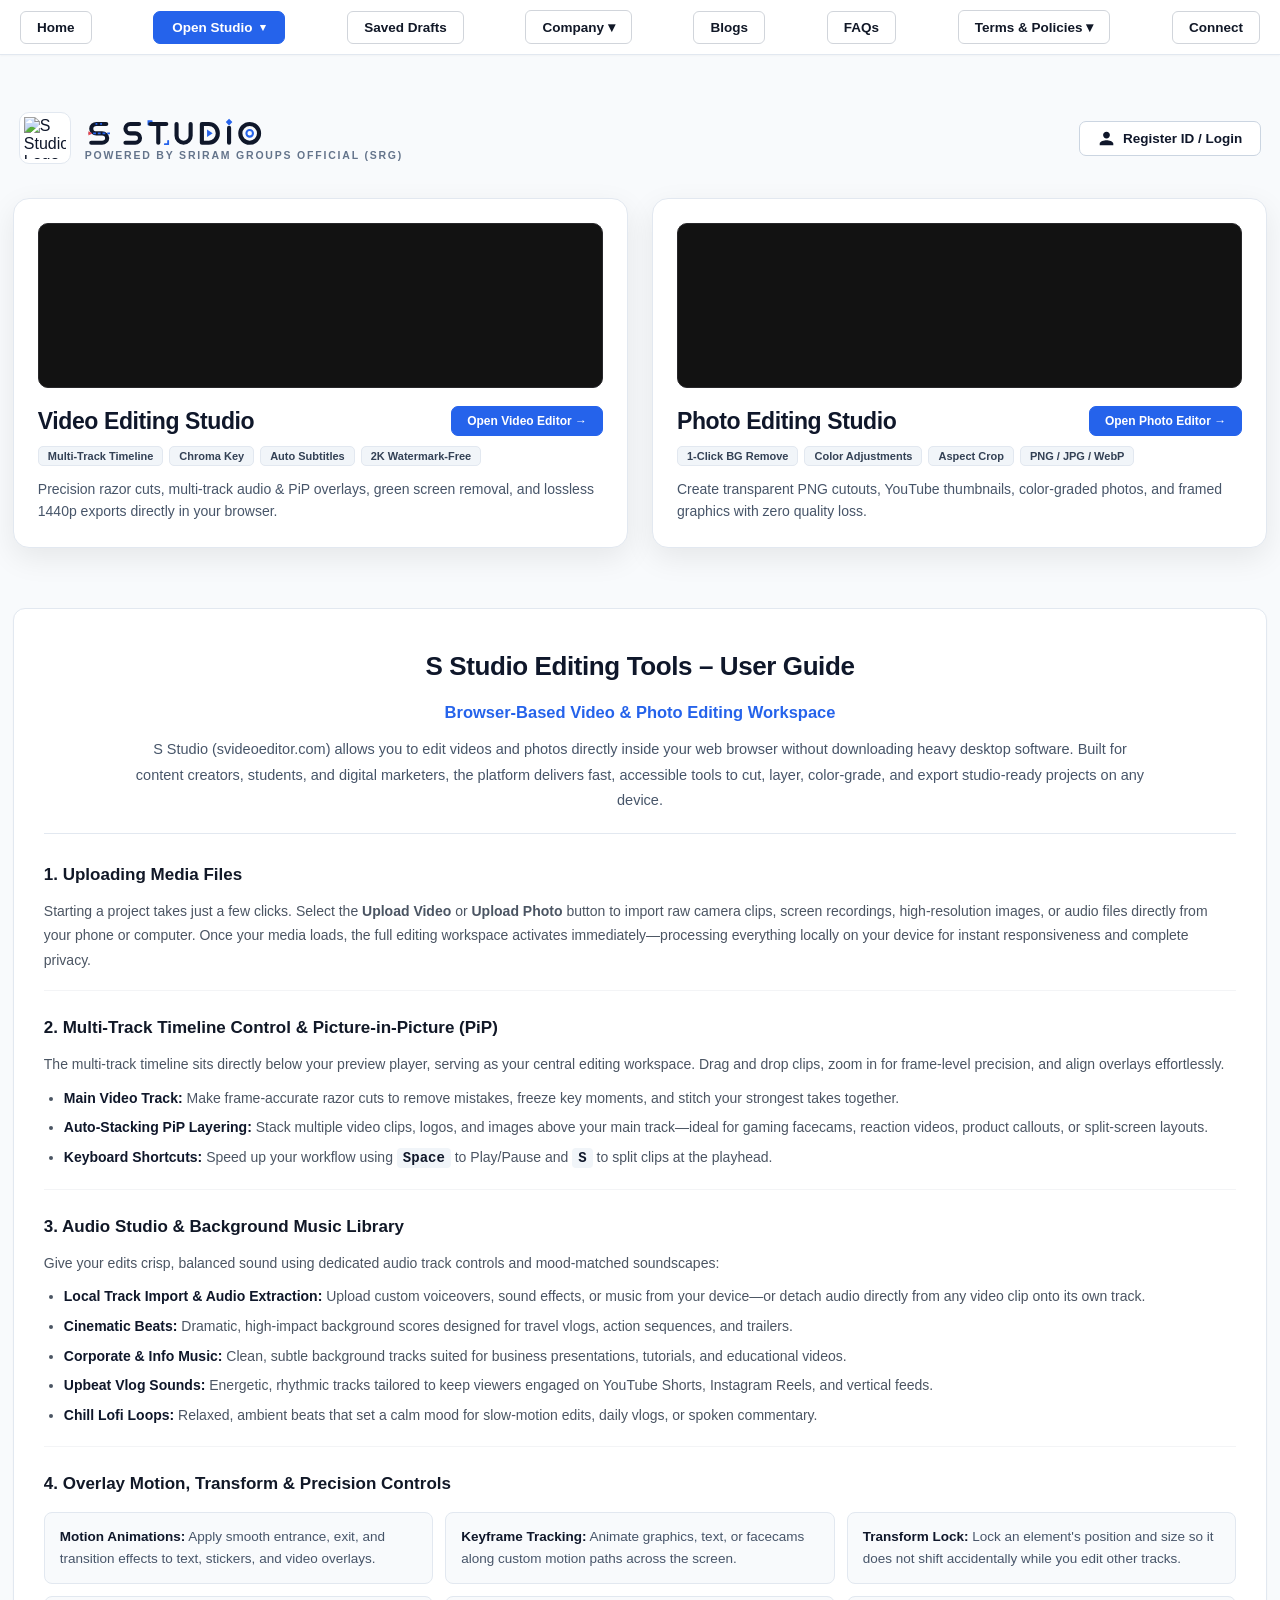
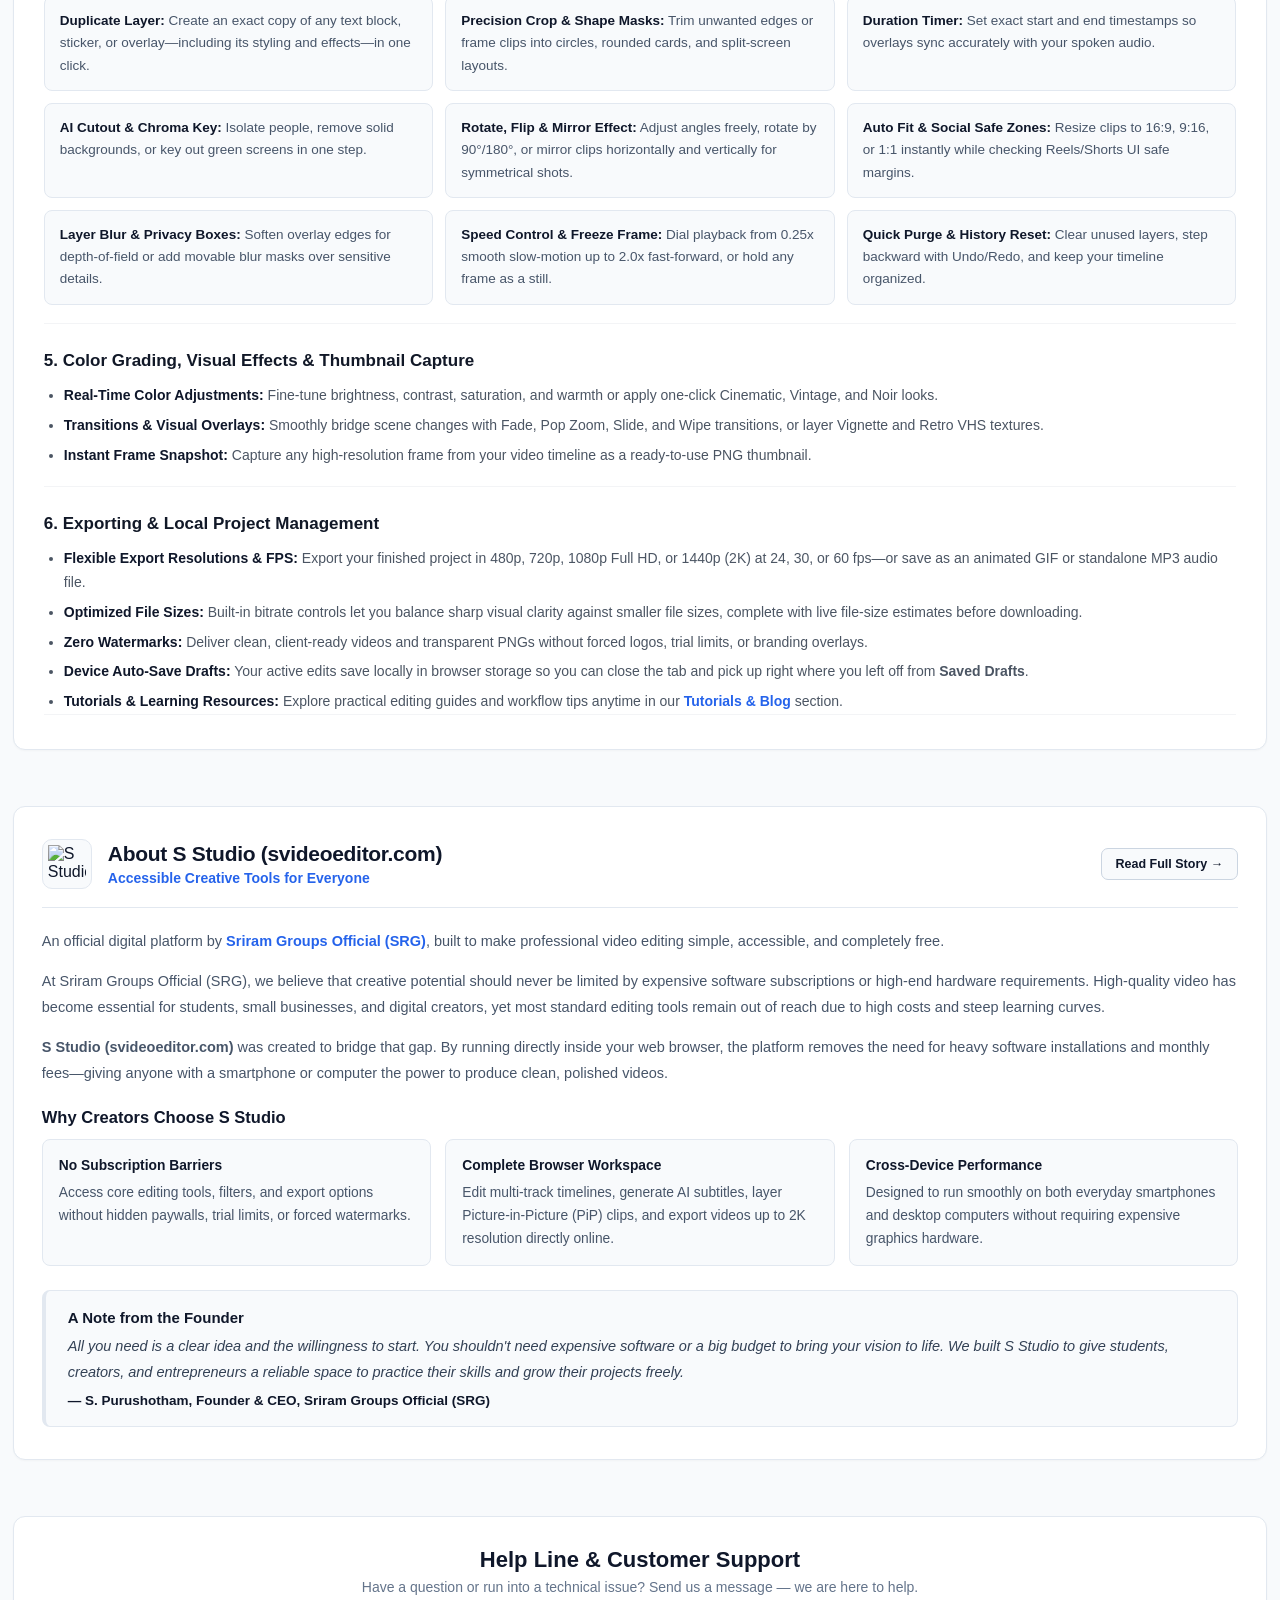
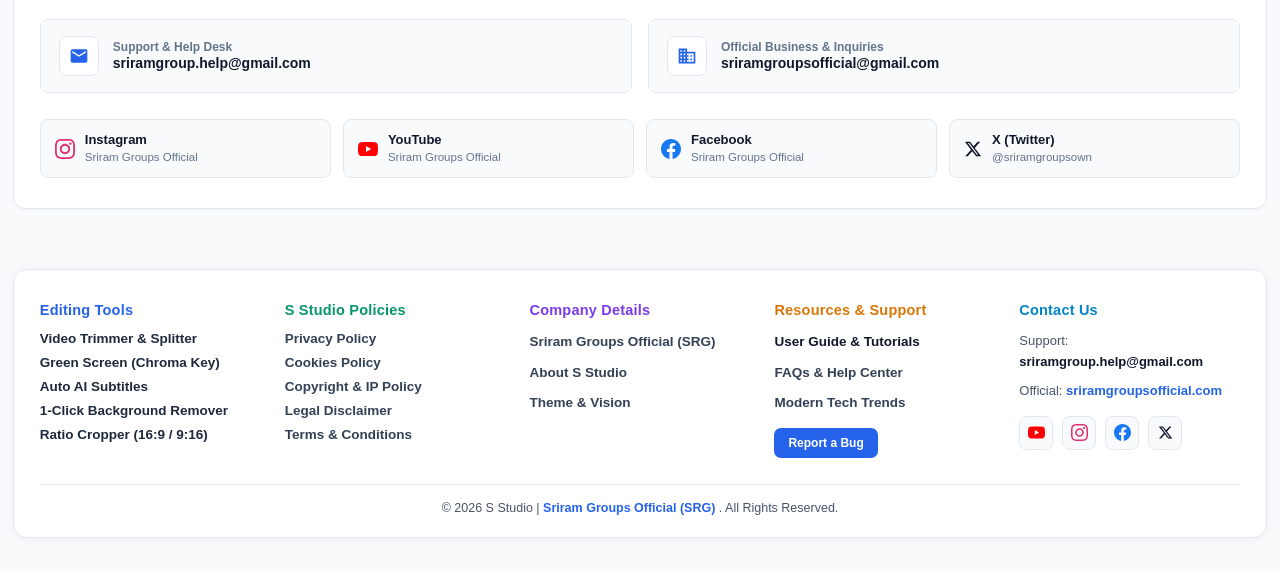
==== commit 2644124f: "Update index.html" ====
--- a/index.html
+++ b/index.html
@@ -4,7 +4,7 @@
     <meta charset="UTF-8">
     <script async src="https://pagead2.googlesyndication.com/pagead/js/adsbygoogle.js?client=ca-pub-6989714433605558" crossorigin="anonymous"></script>
     <meta name="viewport" content="width=device-width, initial-scale=1.0">
-    <title>S - Premium Studio</title>
+    <title>S Studio | Free Online Video & Photo Editing Suite</title>
     <link rel="stylesheet" href="style.css">
     
     <!-- Google tag (gtag.js) -->
@@ -15,1413 +15,875 @@
       gtag('js', new Date());
       gtag('config', 'G-0Y8V3GGLC6');
     </script>
+
+    <style>
+        /* HYBRID PRO DESIGN: OFF-WHITE PAGE (#F8FAFC) + PURE WHITE CARDS + MATTE DARK MOCKUPS (#121212) */
+        body {
+            background-color: #F8FAFC !important;
+            color: #0F172A !important;
+            margin: 0;
+            font-family: -apple-system, BlinkMacSystemFont, "Segoe UI", Roboto, Helvetica, Arial, sans-serif !important;
+        }
+        #introPage {
+            background-color: #F8FAFC !important;
+        }
+        .brand-btn-solid {
+            background-color: #2563EB !important;
+            color: #FFFFFF !important;
+            border: 1px solid #2563EB !important;
+            transition: background-color 0.15s ease;
+        }
+        .brand-btn-solid:hover {
+            background-color: #1D4ED8 !important;
+        }
+        .studio-launcher-card {
+            background: #FFFFFF !important;
+            border: 1px solid #E2E8F0 !important;
+            border-radius: 14px !important;
+            padding: 22px !important;
+            cursor: pointer;
+            text-align: left;
+            transition: border-color 0.2s ease, box-shadow 0.2s ease, transform 0.2s ease;
+            box-shadow: 0 1px 3px rgba(15, 23, 42, 0.04) !important;
+        }
+        .studio-launcher-card:hover {
+            border-color: #2563EB !important;
+            box-shadow: 0 10px 25px rgba(15, 23, 42, 0.07) !important;
+            transform: translateY(-2px);
+        }
+        .dark-editor-mockup {
+            width: 100%;
+            height: 165px;
+            background-color: #121212;
+            border: 1px solid #27272A;
+            border-radius: 10px;
+            margin-bottom: 18px;
+            position: relative;
+            overflow: hidden;
+            padding: 12px;
+            box-sizing: border-box;
+            color: #F4F4F5;
+        }
+        .mockup-topbar {
+            display: flex;
+            justify-content: space-between;
+            align-items: center;
+            border-bottom: 1px solid #27272A;
+            padding-bottom: 6px;
+            font-size: 11px;
+        }
+        .mockup-footerbar {
+            border-top: 1px solid #27272A;
+            padding-top: 6px;
+            font-size: 11px;
+            color: #A1A1AA;
+            display: flex;
+            justify-content: space-between;
+        }
+        .clean-tag {
+            background: #F1F5F9;
+            color: #334155;
+            border: 1px solid #E2E8F0;
+            font-size: 11px;
+            font-weight: 600;
+            padding: 3px 9px;
+            border-radius: 5px;
+        }
+        .pro-section-card {
+            background: #FFFFFF !important;
+            border: 1px solid #E2E8F0 !important;
+            border-radius: 12px !important;
+            box-shadow: 0 1px 2px rgba(15, 23, 42, 0.03) !important;
+        }
+        .s-studio-header-lockup {
+            display: inline-flex !important;
+            align-items: center !important;
+            gap: 14px !important;
+            cursor: pointer;
+            user-select: none;
+        }
+        .s-studio-header-lockup:hover .s-razor-cut {
+            transform: translateX(1.5px);
+        }
+        .s-razor-cut {
+            transition: transform 0.25s ease;
+        }
+        .s-keyframe-gem {
+            transform-origin: 185px 5.5px;
+            transition: transform 0.3s ease;
+        }
+        .s-studio-header-lockup:hover .s-keyframe-gem {
+            transform: scale(1.2) rotate(90deg);
+        }
+    </style>
 </head>
-<body style="background-color: #ffffff !important; color: #111827 !important; margin: 0; font-family: -apple-system, BlinkMacSystemFont, 'Segoe UI', Roboto, sans-serif;">
+<body>
 
 <!-- ========================================================================== -->
-<!-- 🌐 STICKY TOP NAVIGATION BAR -->
+<!-- STICKY TOP NAVIGATION BAR (ALL DEDICATED PAGES CONNECTED) -->
 <!-- ========================================================================== -->
-<nav class="home-sticky-navbar" style="position: fixed; top: 0; left: 0; width: 100vw; background: #ffffff; border-bottom: 1px solid #e5e7eb; box-shadow: 0 1px 3px rgba(0,0,0,0.05); z-index: 999999; padding: 12px 20px; box-sizing: border-box;">
-    <div class="sticky-nav-inner" style="max-width: 1400px; margin: 0 auto; display: flex; align-items: center; justify-content: space-between;">
+<nav class="home-sticky-navbar" style="position: fixed; top: 0; left: 0; width: 100vw; background: #FFFFFF !important; border-bottom: 1px solid #E2E8F0 !important; box-shadow: 0 1px 2px rgba(0,0,0,0.03) !important; z-index: 999999; padding: 11px 20px; box-sizing: border-box;">
+    <div class="sticky-nav-inner" style="max-width: 1400px; margin: 0 auto; display: flex; align-items: center; justify-content: space-between; flex-wrap: wrap; gap: 8px;">
         
-        <!-- Home Link -->
-        <button class="nav-link-btn" onclick="scrollToTopHome()" style="background: #ffffff; color: #111827; border: 1px solid #d1d5db; padding: 8px 16px; border-radius: 6px; font-weight: 600; cursor: pointer;">
-             Home
+        <button class="nav-link-btn" onclick="scrollToTopHome()" style="background: #EFF6FF; color: #2563EB; border: 1px solid #93C5FD; padding: 8px 16px; border-radius: 7px; font-weight: 700; cursor: pointer;">
+            Home
         </button>
 
-        <!-- DIRECT STUDIO LAUNCHER (VIDEO & PHOTO EDITING) -->
+        <!-- Solid Brand Blue Open Studio CTA -->
         <div class="nav-dropdown-item" id="editorLaunchDropdown" style="position: relative; display: inline-block;">
-            <button class="nav-link-btn" onclick="toggleNavDropdown('editorLaunchDropdown')" style="background: #ffffff; color: #111827; border: 1px solid #d1d5db; padding: 8px 16px; border-radius: 6px; font-weight: 600; cursor: pointer;">
-                 Open Studio <span class="nav-arrow-icon" style="display: inline-block; transition: transform 0.2s;">▾</span>
+            <button class="nav-link-btn brand-btn-solid" onclick="toggleNavDropdown('editorLaunchDropdown')" style="padding: 8px 18px !important; border-radius: 7px !important; font-weight: 700 !important; font-size: 13.5px !important; cursor: pointer; display: inline-flex; align-items: center; gap: 8px;">
+                <span>Open Studio</span>
+                <span class="nav-arrow-icon" style="display: inline-block; transition: transform 0.2s; font-size: 11px;">▾</span>
             </button>
-            <div class="nav-sub-menu" style="display: none; position: absolute; top: calc(100% + 8px); left: 0; background: #ffffff; border: 1px solid #e5e7eb; border-radius: 8px; box-shadow: 0 10px 25px rgba(0,0,0,0.1); padding: 8px 0; min-width: 220px; z-index: 100000;">
-                <a href="javascript:void(0)" onclick="enterStudio('video'); closeAllNavDropdowns();" style="display: block; padding: 10px 16px; color: #111827; text-decoration: none; font-weight: 600; font-size: 13.5px;" onmouseover="this.style.background='#f3f4f6'" onmouseout="this.style.background='transparent'">
-                    📽 Video Editing Studio
+            <div class="nav-sub-menu" style="display: none; position: absolute; top: calc(100% + 8px); left: 0; background: #FFFFFF; border: 1px solid #CBD5E1; border-radius: 10px; box-shadow: 0 10px 25px rgba(15, 23, 42, 0.12); padding: 6px; min-width: 245px; z-index: 100000;">
+                <a href="videoworkspace.html" style="display: flex; align-items: center; justify-content: space-between; padding: 10px 12px; color: #0F172A; text-decoration: none; border-radius: 7px; font-weight: 700; font-size: 13.5px;" onmouseover="this.style.background='#F1F5F9'" onmouseout="this.style.background='transparent'">
+                    <div>
+                        <div>Video Editing Studio</div>
+                        <div style="font-size: 11px; color: #64748B; font-weight: 500;">Multi-Track, Cut &amp; 2K Export</div>
+                    </div>
+                    <span style="color: #2563EB; font-weight: 800;">→</span>
                 </a>
-                <a href="javascript:void(0)" onclick="enterStudio('photo'); closeAllNavDropdowns();" style="display: block; padding: 10px 16px; color: #111827; text-decoration: none; font-weight: 600; font-size: 13.5px;" onmouseover="this.style.background='#f3f4f6'" onmouseout="this.style.background='transparent'">
-                    🏞️ Photo Editing Studio
+                <div style="height: 1px; background: #F1F5F9; margin: 4px 6px;"></div>
+                <a href="photoworkspace.html" style="display: flex; align-items: center; justify-content: space-between; padding: 10px 12px; color: #0F172A; text-decoration: none; border-radius: 7px; font-weight: 700; font-size: 13.5px;" onmouseover="this.style.background='#F1F5F9'" onmouseout="this.style.background='transparent'">
+                    <div>
+                        <div>Photo Editing Studio</div>
+                        <div style="font-size: 11px; color: #64748B; font-weight: 500;">BG Cutout, Color &amp; Retouch</div>
+                    </div>
+                    <span style="color: #2563EB; font-weight: 800;">→</span>
                 </a>
             </div>
         </div>
 
-        <!-- Company Dropdown -->
+        <!-- Saved Drafts Page Link -->
+        <a href="drafts.html" class="nav-link-btn nav-anchor-link" style="background: #FFFFFF; color: #0F172A; border: 1px solid #CBD5E1; padding: 8px 16px; border-radius: 7px; font-weight: 600; text-decoration: none; display: inline-flex; align-items: center; gap: 6px;">
+            <span>Saved Drafts</span>
+            <span id="draftsCountBadge" style="display: none; background: #2563EB; color: #FFFFFF; font-size: 10.5px; padding: 1px 7px; border-radius: 10px; font-weight: 700;">0</span>
+        </a>
+
+        <!-- Company Dropdown -> Direct Links to about.html & SRG -->
         <div class="nav-dropdown-item" id="companyDropdown" style="position: relative; display: inline-block;">
-            <button class="nav-link-btn" onclick="toggleNavDropdown('companyDropdown')" style="background: #ffffff; color: #111827; border: 1px solid #d1d5db; padding: 8px 16px; border-radius: 6px; font-weight: 600; cursor: pointer;">
+            <button class="nav-link-btn" onclick="toggleNavDropdown('companyDropdown')" style="background: #FFFFFF; color: #0F172A; border: 1px solid #CBD5E1; padding: 8px 16px; border-radius: 7px; font-weight: 600; cursor: pointer;">
                 Company <span class="nav-arrow-icon" style="display: inline-block; transition: transform 0.2s;">▾</span>
             </button>
-            <div class="nav-sub-menu" style="display: none; position: absolute; top: calc(100% + 8px); left: 0; background: #ffffff; border: 1px solid #e5e7eb; border-radius: 8px; box-shadow: 0 10px 25px rgba(0,0,0,0.1); padding: 8px 0; min-width: 220px; z-index: 100000;">
-                <a href="javascript:void(0)" onclick="toggleModal('founderModal', true); closeAllNavDropdowns();" style="display: block; padding: 10px 16px; color: #111827; text-decoration: none; font-weight: 600; font-size: 13.5px;" onmouseover="this.style.background='#f3f4f6'" onmouseout="this.style.background='transparent'">
+            <div class="nav-sub-menu" style="display: none; position: absolute; top: calc(100% + 8px); left: 0; background: #FFFFFF; border: 1px solid #E2E8F0; border-radius: 8px; box-shadow: 0 10px 25px rgba(0,0,0,0.08); padding: 6px 0; min-width: 245px; z-index: 100000;">
+                <a href="about.html" style="display: block; padding: 10px 16px; color: #0F172A; text-decoration: none; font-weight: 600; font-size: 13.5px;" onmouseover="this.style.background='#F8FAFC'" onmouseout="this.style.background='transparent'">
                     About Us
                 </a>
-                <a href="https://sriramgroupsofficial.com/" target="_blank" rel="noopener noreferrer" onclick="closeAllNavDropdowns();" style="display: block; padding: 10px 16px; color: #111827; text-decoration: none; font-weight: 600; font-size: 13.5px;" onmouseover="this.style.background='#f3f4f6'" onmouseout="this.style.background='transparent'">
-                    Sriram Groups Official 
+                <a href="https://sriramgroupsofficial.com/" target="_blank" rel="noopener noreferrer" style="display: block; padding: 10px 16px; color: #0F172A; text-decoration: none; font-weight: 600; font-size: 13.5px;" onmouseover="this.style.background='#F8FAFC'" onmouseout="this.style.background='transparent'">
+                    Sriram Groups Official (SRG)
                 </a>
             </div>
         </div>
 
-        <!-- Blogs Button -->
-        <a href="blog.html" class="nav-link-btn nav-anchor-link" style="background: #ffffff; color: #111827; border: 1px solid #d1d5db; padding: 8px 16px; border-radius: 6px; font-weight: 600; text-decoration: none;">
-             Blogs
+        <a href="blog.html" class="nav-link-btn nav-anchor-link" style="background: #FFFFFF; color: #0F172A; border: 1px solid #CBD5E1; padding: 8px 16px; border-radius: 7px; font-weight: 600; text-decoration: none;">
+            Blogs
         </a>
 
-        <!-- Terms & Policies Dropdown -->
+        <a href="faq.html" class="nav-link-btn nav-anchor-link" style="background: #FFFFFF; color: #0F172A; border: 1px solid #CBD5E1; padding: 8px 16px; border-radius: 7px; font-weight: 600; text-decoration: none;">
+            FAQs
+        </a>
+
+        <!-- Terms & Policies Dropdown -> Direct Links to All 5 Policy Pages -->
         <div class="nav-dropdown-item" id="termsDropdown" style="position: relative; display: inline-block;">
-            <button class="nav-link-btn" onclick="toggleNavDropdown('termsDropdown')" style="background: #ffffff; color: #111827; border: 1px solid #d1d5db; padding: 8px 16px; border-radius: 6px; font-weight: 600; cursor: pointer;">
-                Terms & Policies <span class="nav-arrow-icon" style="display: inline-block; transition: transform 0.2s;">▾</span>
+            <button class="nav-link-btn" onclick="toggleNavDropdown('termsDropdown')" style="background: #FFFFFF; color: #0F172A; border: 1px solid #CBD5E1; padding: 8px 16px; border-radius: 7px; font-weight: 600; cursor: pointer;">
+                Terms &amp; Policies <span class="nav-arrow-icon" style="display: inline-block; transition: transform 0.2s;">▾</span>
             </button>
-            <div class="nav-sub-menu" style="display: none; position: absolute; top: calc(100% + 8px); right: 0; background: #ffffff; border: 1px solid #e5e7eb; border-radius: 8px; box-shadow: 0 10px 25px rgba(0,0,0,0.1); padding: 8px 0; min-width: 220px; z-index: 100000;">
-                <a href="terms.html" onclick="closeAllNavDropdowns();" style="display: block; padding: 10px 16px; color: #111827; text-decoration: none; font-weight: 600; font-size: 13.5px;" onmouseover="this.style.background='#f3f4f6'" onmouseout="this.style.background='transparent'">
-                    Terms & Conditions
+            <div class="nav-sub-menu" style="display: none; position: absolute; top: calc(100% + 8px); right: 0; background: #FFFFFF; border: 1px solid #E2E8F0; border-radius: 8px; box-shadow: 0 10px 25px rgba(0,0,0,0.08); padding: 6px 0; min-width: 230px; z-index: 100000;">
+                <a href="terms.html" style="display: block; padding: 10px 16px; color: #0F172A; text-decoration: none; font-weight: 600; font-size: 13.5px;" onmouseover="this.style.background='#F8FAFC'" onmouseout="this.style.background='transparent'">
+                    Terms &amp; Conditions
                 </a>
-                <a href="javascript:void(0)" onclick="toggleModal('privacyModal', true); closeAllNavDropdowns();" style="display: block; padding: 10px 16px; color: #111827; text-decoration: none; font-weight: 600; font-size: 13.5px;" onmouseover="this.style.background='#f3f4f6'" onmouseout="this.style.background='transparent'">
+                <a href="privacy.html" style="display: block; padding: 10px 16px; color: #0F172A; text-decoration: none; font-weight: 600; font-size: 13.5px;" onmouseover="this.style.background='#F8FAFC'" onmouseout="this.style.background='transparent'">
                     Privacy Policy
                 </a>
-                <a href="javascript:void(0)" onclick="showFullPageModal('disclaimer'); closeAllNavDropdowns();" style="display: block; padding: 10px 16px; color: #111827; text-decoration: none; font-weight: 600; font-size: 13.5px;" onmouseover="this.style.background='#f3f4f6'" onmouseout="this.style.background='transparent'">
-                    Disclaimer & Other Terms
+                <a href="cookies.html" style="display: block; padding: 10px 16px; color: #0F172A; text-decoration: none; font-weight: 600; font-size: 13.5px;" onmouseover="this.style.background='#F8FAFC'" onmouseout="this.style.background='transparent'">
+                    Cookies Policy
                 </a>
-            </div>
-        </div>
-
-        <!-- Connect Button -->
-        <button class="nav-link-btn" onclick="scrollToSupportChannels()" style="background: #ffffff; color: #111827; border: 1px solid #d1d5db; padding: 8px 16px; border-radius: 6px; font-weight: 600; cursor: pointer;">
-             Connect
+                <a href="copyright.html" style="display: block; padding: 10px 16px; color: #0F172A; text-decoration: none; font-weight: 600; font-size: 13.5px;" onmouseover="this.style.background='#F8FAFC'" onmouseout="this.style.background='transparent'">
+                    Copyright &amp; IP Policy
+                </a>
+                <a href="disclaimer.html" style="display: block; padding: 10px 16px; color: #0F172A; text-decoration: none; font-weight: 600; font-size: 13.5px;" onmouseover="this.style.background='#F8FAFC'" onmouseout="this.style.background='transparent'">
+                    Legal Disclaimer
+                </a>
+            </div>
+        </div>
+
+        <button class="nav-link-btn" onclick="scrollToSupportChannels()" style="background: #FFFFFF; color: #0F172A; border: 1px solid #CBD5E1; padding: 8px 16px; border-radius: 7px; font-weight: 600; cursor: pointer;">
+            Connect
         </button>
 
     </div>
 </nav>
 
 <!-- ========================================================================== -->
-<!-- 1. INTRO PAGE / WORKSPACE SELECTOR & LANDING CONTENT -->
+<!-- MAIN LANDING CONTENT (OFF-WHITE #F8FAFC BACKGROUND) -->
 <!-- ========================================================================== -->
-<div id="introPage" style="background-color: #ffffff; color: #1f2937; padding-top: 105px !important; padding-bottom: 20px;">
-
-    <!-- Top Header Bar: Logo + S STUDIO Title + Clean Login Button -->
-    <div style="width: 98%; max-width: 1400px; margin: 15px auto 25px auto; display: flex !important; align-items: center !important; justify-content: space-between !important; padding: 10px 15px; box-sizing: border-box; background: transparent !important; position: relative; z-index: 10;">
+<div id="introPage" style="padding-top: 90px !important; padding-bottom: 30px; width: 100%;">
+
+    <!-- Brand Header Bar -->
+    <div style="width: 98%; max-width: 1400px; margin: 12px auto 24px auto; display: flex !important; align-items: center !important; justify-content: space-between !important; padding: 10px 6px; box-sizing: border-box;">
         
-        <!-- Left Side: Logo + Title -->
-        <div style="display: flex !important; align-items: center !important; gap: 14px !important;">
-            <div style="width: 52px; height: 52px; min-width: 52px; border-radius: 8px; border: 1px solid #d1d5db; background: #ffffff; display: flex; align-items: center; justify-content: center; padding: 4px; box-sizing: border-box;">
-                <img src="https://lh3.googleusercontent.com/d/1F4GgiyEVVlRXOWlmJ_IGBYpiTJH6Yot-" alt="S Studio Logo" style="width: 100% !important; height: 100% !important; object-fit: contain !important; display: block !important;">
-            </div>
-            <div style="display: flex !important; flex-direction: column !important; justify-content: center !important;">
-                <h1 style="color: #111827 !important; font-size: 26px !important; margin: 0 !important; font-weight: 800 !important; line-height: 1.1 !important; letter-spacing: -0.5px !important; display: block !important;">S STUDIO</h1>
-                <p style="color: #4b5563 !important; font-size: 13px !important; margin: 3px 0 0 0 !important; font-weight: 600 !important; display: block !important;">
-                    Powered by 
-                    <a href="https://sriramgroupsofficial.com/" target="_blank" rel="noopener noreferrer" style="color: inherit !important; text-decoration: none !important; font-weight: inherit !important; cursor: pointer;">Sriram Groups Official</a>
-                </p>
-            </div>
-        </div>
-
-        <!-- Right Side: Login Button -->
-        <div>
-            <button onclick="openRegisterIdLoginModal()" style="display: flex; align-items: center; gap: 8px; background: #ffffff; border: 1.5px solid #111827; color: #111827; padding: 8px 18px; border-radius: 6px; font-size: 13.5px; font-weight: 700; cursor: pointer;">
-                <svg viewBox="0 0 24 24" width="18" height="18" fill="currentColor">
+        <div class="s-studio-header-lockup" onclick="scrollToTopHome()">
+            
+            <!-- 1. ORIGINAL LOGO -->
+            <div style="width: 52px; height: 52px; min-width: 52px; border-radius: 10px; border: 1px solid #E2E8F0; background: #FFFFFF; display: flex; align-items: center; justify-content: center; padding: 4px; box-sizing: border-box;">
+                <img src="https://lh3.googleusercontent.com/d/1F4GgiyEVVlRXOWlmJ_IGBYpiTJH6Yot-" alt="S Studio Logo" style="width: 100%; height: 100%; object-fit: contain; display: block;">
+            </div>
+
+            <!-- 2. UNIFORM GEOMETRIC 2-TONE VECTOR WORDMARK + SUBTITLE -->
+            <div style="display: flex; flex-direction: column; justify-content: center;">
+                
+                <svg width="215" height="30" viewBox="0 0 226 32" fill="none" xmlns="http://www.w3.org/2000/svg" style="display: block; overflow: visible;">
+                    <path d="M21 8.5H10.5C7.46243 8.5 5 10.7386 5 13.5C5 16.2614 7.46243 18.5 10.5 18.5H16.5C19.5376 18.5 22 20.7386 22 23.5C22 26.2614 19.5376 28.5 16.5 28.5H5" stroke="#0F172A" stroke-width="4.4" stroke-linecap="round"/>
+                    <rect x="9.5" y="7.4" width="2" height="2" rx="0.4" fill="#2563EB"/>
+                    <rect x="14.5" y="7.4" width="2" height="2" rx="0.4" fill="#2563EB"/>
+                    <g class="s-razor-cut">
+                        <line x1="2" y1="18.5" x2="25" y2="18.5" stroke="#2563EB" stroke-width="2" stroke-dasharray="3 2"/>
+                        <polygon points="2,16.2 6,18.5 2,20.8" fill="#EF4444"/>
+                    </g>
+
+                    <path d="M56 8.5H46.5C43.7386 8.5 41.5 10.7386 41.5 13.5C41.5 16.2614 43.7386 18.5 46.5 18.5H52C54.7614 18.5 57 20.7386 57 23.5C57 26.2614 54.7614 28.5 52 28.5H41.5" stroke="#0F172A" stroke-width="4.4" stroke-linecap="round"/>
+
+                    <path d="M66 9V5.5H69.5" stroke="#2563EB" stroke-width="2" stroke-linecap="round"/>
+                    <path d="M87 26.5V30H83.5" stroke="#2563EB" stroke-width="2" stroke-linecap="round"/>
+                    <line x1="68" y1="8.5" x2="85" y2="8.5" stroke="#0F172A" stroke-width="4.4" stroke-linecap="round"/>
+                    <line x1="76.5" y1="8.5" x2="76.5" y2="28.5" stroke="#0F172A" stroke-width="4.4" stroke-linecap="round"/>
+
+                    <path d="M96 8.5V21C96 25.1421 99.3579 28.5 103.5 28.5C107.642 28.5 111 25.1421 111 21V8.5" stroke="#0F172A" stroke-width="4.4" stroke-linecap="round"/>
+
+                    <path d="M123 8.5H130.5C135.747 8.5 140 12.7533 140 18.5C140 24.2467 135.747 28.5 130.5 28.5H123V8.5Z" stroke="#0F172A" stroke-width="4.4" stroke-linejoin="round"/>
+                    <polygon points="128.5,14.5 134.5,18.5 128.5,22.5" fill="#2563EB"/>
+
+                    <line x1="152" y1="12.5" x2="152" y2="28.5" stroke="#0F172A" stroke-width="4.4" stroke-linecap="round"/>
+                    <polygon class="s-keyframe-gem" points="152,3 155.5,6.5 152,10 148.5,6.5" fill="#2563EB"/>
+
+                    <circle cx="174" cy="18.5" r="10" stroke="#0F172A" stroke-width="4.4"/>
+                    <circle cx="174" cy="18.5" r="3.5" stroke="#2563EB" stroke-width="2.2"/>
+                </svg>
+
+                <div style="margin-top: 3px; font-size: 10.5px; font-weight: 700; color: #64748B; letter-spacing: 1.8px; text-transform: uppercase;">
+                    POWERED BY 
+                    <a href="https://sriramgroupsofficial.com/" target="_blank" rel="noopener noreferrer" onclick="event.stopPropagation();" style="color: inherit !important; text-decoration: none !important; border: none !important; font-weight: inherit !important; cursor: pointer; transition: color 0.2s ease;" onmouseover="this.style.color='#2563EB'" onmouseout="this.style.color='inherit'">
+                        SRIRAM GROUPS OFFICIAL (SRG)
+                    </a>
+                </div>
+
+            </div>
+        </div>
+
+        <div style="display: flex; align-items: center; gap: 10px;">
+            <a href="drafts.html" id="resumeDraftQuickBtn" style="display: none; align-items: center; gap: 6px; background: #FFFFFF; border: 1px solid #2563EB; color: #2563EB; padding: 8px 14px; border-radius: 7px; font-size: 13px; font-weight: 700; text-decoration: none;">
+                Resume Saved Draft →
+            </a>
+            <button type="button" onclick="openRegisterIdLoginModal()" style="display: flex; align-items: center; gap: 8px; background: #FFFFFF; border: 1px solid #CBD5E1; color: #0F172A; padding: 8px 18px; border-radius: 7px; font-size: 13.5px; font-weight: 700; cursor: pointer;">
+                <svg viewBox="0 0 24 24" width="17" height="17" fill="currentColor">
                     <path d="M12 12c2.7 0 4.8-2.1 4.8-4.8S14.7 2.4 12 2.4 7.2 4.5 7.2 7.2 9.3 12 12 12zm0 2.4c-3.2 0-9.6 1.6-9.6 4.8v2.4h19.2v-2.4c0-3.2-6.4-4.8-9.6-4.8z"/>
                 </svg>
-                <span>Login</span>
+                <span id="headerLoginLabel">Register ID / Login</span>
             </button>
         </div>
 
     </div>
 
     <!-- ========================================================================== -->
-    <!-- 🎬 DYNAMIC AUTO-ROTATING SLIDESHOW CARDS (4 TOOLS EACH) -->
-    <!-- ========================================================================== -->
-    <div class="workspace-choice-container" style="display: flex; gap: 24px; max-width: 1400px; margin: 0 auto 35px auto; width: 98%; flex-wrap: wrap;">
+    <!-- HYBRID STUDIO CARDS: FLOATING WHITE CARDS + MATTE DARK EDITOR MOCKUP -->
+    <!-- ========================================================================== -->
+    <div class="workspace-choice-container" style="display: flex; gap: 24px; max-width: 1400px; margin: 0 auto 32px auto; width: 98%; flex-wrap: wrap;">
 
         <!-- 1. VIDEO EDITING SUITE CARD -->
-        <div class="choice-card active-studio" onclick="enterStudio('video')" style="flex: 1; min-width: 320px; background: #ffffff; border: 1.5px solid #e5e7eb; border-radius: 12px; padding: 24px; cursor: pointer; text-align: left; position: relative; overflow: hidden; box-shadow: 0 4px 15px rgba(0,0,0,0.03); transition: border-color 0.25s ease;" onmouseover="this.style.borderColor='#111827';" onmouseout="this.style.borderColor='#e5e7eb';">
+        <div class="studio-launcher-card" onclick="window.location.href='videoworkspace.html'" style="flex: 1; min-width: 330px; background: #FFFFFF !important; border: 1px solid #E2E8F0 !important; border-radius: 16px !important; padding: 24px !important; box-shadow: 0 10px 30px rgba(0, 0, 0, 0.08) !important; cursor: pointer; text-align: left; transition: transform 0.25s ease, box-shadow 0.25s ease, border-color 0.25s ease;" onmouseover="this.style.transform='translateY(-4px)'; this.style.boxShadow='0 16px 36px rgba(0, 0, 0, 0.12)'; this.style.borderColor='#2563EB';" onmouseout="this.style.transform='translateY(0)'; this.style.boxShadow='0 10px 30px rgba(0, 0, 0, 0.08)'; this.style.borderColor='#E2E8F0';">
             
-            <div style="width: 100%; height: 145px; background: #f9fafb; border: 1px solid #e5e7eb; border-radius: 8px; margin-bottom: 18px; position: relative; overflow: hidden; padding: 12px; box-sizing: border-box;">
-                
-                <!-- Slide 1: Razor Split & Cuts -->
+            <div class="dark-editor-mockup">
+                <!-- Slide 1: Timeline & Razor Split -->
                 <div class="v-slide v-slide-1" style="position: absolute; inset: 12px; display: flex; flex-direction: column; justify-content: space-between;">
-                    <div style="display: flex; justify-content: space-between; align-items: center; border-bottom: 1px solid #e5e7eb; padding-bottom: 4px;">
-                        <span style="font-size: 11px; font-weight: 700; color: #111827;"> RAZOR SPLIT & CUT</span>
-                        <span style="font-size: 11px; color: #6b7280; font-family: monospace;">00:00:14:02</span>
-                    </div>
-                    <div style="display: flex; gap: 8px; height: 45px; align-items: center; margin: 6px 0;">
-                        <div style="flex: 1; height: 100%; background: #f3f4f6; border: 1px solid #d1d5db; border-radius: 4px; display: flex; align-items: center; justify-content: center; position: relative;">
-                            <span style="font-size: 10.5px; font-weight: 700; color: #374151;">Intro_Clip.mp4</span>
-                            <div style="position: absolute; right: 0; top: 0; width: 2px; height: 100%; background: #ef4444;"></div>
-                        </div>
-                        <div style="flex: 1.2; height: 100%; background: #f3f4f6; border: 1px dashed #9ca3af; border-radius: 4px; display: flex; align-items: center; justify-content: center;">
-                            <span style="font-size: 10.5px; font-weight: 700; color: #374151;">Trimmed_Body.mp4</span>
-                        </div>
-                    </div>
-                    <div style="font-size: 10.5px; color: #4b5563; border-top: 1px solid #e5e7eb; padding-top: 4px;">Frame-Accurate Slicing without Quality Loss</div>
+                    <div class="mockup-topbar">
+                        <span style="font-weight: 700; color: #F4F4F5; letter-spacing: 0.4px;">MULTI-TRACK TIMELINE • RAZOR SPLIT</span>
+                        <span style="color: #93C5FD; font-family: monospace; font-weight: 700;">00:00:14:02</span>
+                    </div>
+                    <div style="display: flex; flex-direction: column; gap: 6px; margin: 6px 0;">
+                        <div style="display: flex; gap: 6px; height: 34px; align-items: center;">
+                            <div style="flex: 1; height: 100%; background: #1E293B; border: 1px solid #3B82F6; border-radius: 5px; display: flex; align-items: center; justify-content: center; position: relative;">
+                                <span style="font-size: 11px; font-weight: 700; color: #DBEAFE;">Main_Footage.mp4</span>
+                                <div style="position: absolute; right: 0; top: 0; width: 2px; height: 100%; background: #EF4444;"></div>
+                            </div>
+                            <div style="flex: 1.2; height: 100%; background: #18181B; border: 1px dashed #52525B; border-radius: 5px; display: flex; align-items: center; justify-content: center;">
+                                <span style="font-size: 11px; font-weight: 600; color: #A1A1AA;">Trimmed_Part_02.mp4</span>
+                            </div>
+                        </div>
+                        <div style="height: 18px; background: #18181B; border: 1px solid #27272A; border-radius: 4px; display: flex; align-items: center; padding: 0 8px;">
+                            <span style="font-size: 10px; color: #34D399; font-weight: 600;">Audio Track: Studio_Voiceover.wav</span>
+                        </div>
+                    </div>
+                    <div class="mockup-footerbar">
+                        <span>Frame-Accurate Cutting</span>
+                        <span style="color: #F4F4F5; font-weight: 600;">1080p / 2K 60fps</span>
+                    </div>
                 </div>
 
                 <!-- Slide 2: Chroma Key -->
                 <div class="v-slide v-slide-2" style="position: absolute; inset: 12px; display: flex; flex-direction: column; justify-content: space-between;">
-                    <div style="display: flex; justify-content: space-between; align-items: center; border-bottom: 1px solid #e5e7eb; padding-bottom: 4px;">
-                        <span style="font-size: 11px; font-weight: 700; color: #111827;"> CHROMA KEY COLOR KNOCKOUT</span>
-                        <span style="font-size: 11px; color: #15803d; font-weight: bold;">Threshold: 98%</span>
-                    </div>
-                    <div style="display: flex; gap: 8px; height: 45px; align-items: center; margin: 6px 0;">
-                        <div style="flex: 1; height: 100%; background: #dcfce7; border: 1px solid #86efac; border-radius: 4px; display: flex; align-items: center; justify-content: center;">
-                            <span style="font-size: 10.5px; font-weight: 700; color: #166534;">Green Backdrop Filter</span>
-                        </div>
-                        <div style="flex: 1; height: 100%; background: #ffffff; border: 1px solid #d1d5db; border-radius: 4px; display: flex; align-items: center; justify-content: center;">
-                            <span style="font-size: 10.5px; font-weight: 700; color: #111827;">Isolated Foreground</span>
-                        </div>
-                    </div>
-                    <div style="font-size: 10.5px; color: #4b5563; border-top: 1px solid #e5e7eb; padding-top: 4px;">Automatic Spill Suppression & Soft Feathering</div>
+                    <div class="mockup-topbar">
+                        <span style="font-weight: 700; color: #F4F4F5;">CHROMA KEY COMPOSITING</span>
+                        <span style="color: #4ADE80; font-weight: 700;">Key Active</span>
+                    </div>
+                    <div style="display: flex; gap: 8px; height: 52px; align-items: center; margin: 6px 0;">
+                        <div style="flex: 1; height: 100%; background: #14532D; border: 1px solid #22C55E; border-radius: 5px; display: flex; align-items: center; justify-content: center;">
+                            <span style="font-size: 11px; font-weight: 700; color: #DCFCE7;">Green Screen Input</span>
+                        </div>
+                        <div style="flex: 1; height: 100%; background: #18181B; border: 1px solid #3F3F46; border-radius: 5px; display: flex; align-items: center; justify-content: center;">
+                            <span style="font-size: 11px; font-weight: 700; color: #F4F4F5;">Clean Subject Cutout</span>
+                        </div>
+                    </div>
+                    <div class="mockup-footerbar">
+                        <span>Spill Suppression &amp; Edge Feathering</span>
+                        <span style="color: #4ADE80;">Zero Lag</span>
+                    </div>
                 </div>
 
                 <!-- Slide 3: Audio Waveform -->
                 <div class="v-slide v-slide-3" style="position: absolute; inset: 12px; display: flex; flex-direction: column; justify-content: space-between;">
-                    <div style="display: flex; justify-content: space-between; align-items: center; border-bottom: 1px solid #e5e7eb; padding-bottom: 4px;">
-                        <span style="font-size: 11px; font-weight: 700; color: #111827;"> AUDIO WAVEFORM & DENOISE</span>
-                        <span style="font-size: 11px; color: #6b7280;">Biquad DSP Filter</span>
-                    </div>
-                    <div style="display: flex; gap: 3px; align-items: flex-end; height: 45px; padding: 4px 0;">
-                        <div style="flex: 1; height: 35%; background: #111827; border-radius: 2px;"></div>
-                        <div style="flex: 1; height: 75%; background: #111827; border-radius: 2px;"></div>
-                        <div style="flex: 1; height: 100%; background: #111827; border-radius: 2px;"></div>
-                        <div style="flex: 1; height: 60%; background: #111827; border-radius: 2px;"></div>
-                        <div style="flex: 1; height: 85%; background: #111827; border-radius: 2px;"></div>
-                        <div style="flex: 1; height: 40%; background: #111827; border-radius: 2px;"></div>
-                        <div style="flex: 1; height: 90%; background: #111827; border-radius: 2px;"></div>
-                        <div style="flex: 1; height: 65%; background: #111827; border-radius: 2px;"></div>
-                        <div style="flex: 1; height: 30%; background: #111827; border-radius: 2px;"></div>
-                    </div>
-                    <div style="font-size: 10.5px; color: #4b5563; border-top: 1px solid #e5e7eb; padding-top: 4px;">Threshold Gating & Ambient Noise Cleansing</div>
+                    <div class="mockup-topbar">
+                        <span style="font-weight: 700; color: #F4F4F5;">AUDIO WAVEFORM &amp; DENOISE</span>
+                        <span style="color: #60A5FA; font-weight: 700;">DSP Active</span>
+                    </div>
+                    <div style="display: flex; gap: 4px; align-items: flex-end; height: 52px; padding: 4px 0;">
+                        <div style="flex: 1; height: 35%; background: #3B82F6; border-radius: 2px;"></div>
+                        <div style="flex: 1; height: 80%; background: #2563EB; border-radius: 2px;"></div>
+                        <div style="flex: 1; height: 100%; background: #60A5FA; border-radius: 2px;"></div>
+                        <div style="flex: 1; height: 55%; background: #3B82F6; border-radius: 2px;"></div>
+                        <div style="flex: 1; height: 90%; background: #2563EB; border-radius: 2px;"></div>
+                        <div style="flex: 1; height: 45%; background: #3B82F6; border-radius: 2px;"></div>
+                        <div style="flex: 1; height: 85%; background: #60A5FA; border-radius: 2px;"></div>
+                        <div style="flex: 1; height: 60%; background: #3B82F6; border-radius: 2px;"></div>
+                    </div>
+                    <div class="mockup-footerbar">
+                        <span>Biquad Noise Gating</span>
+                        <span style="color: #F4F4F5;">48kHz Stereo</span>
+                    </div>
                 </div>
 
                 <!-- Slide 4: Speed Ramp -->
                 <div class="v-slide v-slide-4" style="position: absolute; inset: 12px; display: flex; flex-direction: column; justify-content: space-between;">
-                    <div style="display: flex; justify-content: space-between; align-items: center; border-bottom: 1px solid #e5e7eb; padding-bottom: 4px;">
-                        <span style="font-size: 11px; font-weight: 700; color: #111827;"> SPEED RAMP & SLOW MOTION</span>
-                        <span style="font-size: 11px; color: #b91c1c; font-weight: bold;">0.5x Slow-Mo</span>
-                    </div>
-                    <div style="display: flex; gap: 8px; height: 45px; align-items: center; margin: 6px 0;">
-                        <div style="flex: 1; height: 100%; background: #f3f4f6; border: 1px solid #d1d5db; border-radius: 4px; display: flex; align-items: center; justify-content: center;">
-                            <span style="font-size: 10.5px; font-weight: 700; color: #374151;">Normal Pace (1.0x)</span>
-                        </div>
-                        <div style="flex: 1; height: 100%; background: #fef2f2; border: 1px solid #fca5a5; border-radius: 4px; display: flex; align-items: center; justify-content: center;">
-                            <span style="font-size: 10.5px; font-weight: 700; color: #991b1b;">Pitch-Preserved Audio</span>
-                        </div>
-                    </div>
-                    <div style="font-size: 10.5px; color: #4b5563; border-top: 1px solid #e5e7eb; padding-top: 4px;">Optical Flow Motion Interpolation at 60 FPS</div>
-                </div>
-
-            </div>
-
-            <div style="display: flex; align-items: center; gap: 10px; margin-bottom: 6px;">
-                <span style="font-size: 22px;">📽</span>
-                <h3 style="color: #111827; margin: 0; font-size: 20px; font-weight: 800;">Video Editing Studio</h3>
-            </div>
-            <p style="color: #6b7280; margin: 0; font-size: 13.5px; font-weight: 500; line-height: 1.6;">Precision Razor Cuts, Multi-Track Timeline, Green Screen Chroma Key & Subtitles.</p>
-        </div>
-
-        <input type="file" id="videoInput" accept="video/*" onchange="loadVideo(event)" style="display: none;">
+                    <div class="mockup-topbar">
+                        <span style="font-weight: 700; color: #F4F4F5;">TEMPORAL SPEED MODIFIER</span>
+                        <span style="color: #F87171; font-weight: 700;">0.25x – 2.0x</span>
+                    </div>
+                    <div style="display: flex; gap: 8px; height: 52px; align-items: center; margin: 6px 0;">
+                        <div style="flex: 1; height: 100%; background: #18181B; border: 1px solid #3F3F46; border-radius: 5px; display: flex; align-items: center; justify-content: center;">
+                            <span style="font-size: 11px; font-weight: 700; color: #E4E4E7;">0.5x Smooth Slow-Mo</span>
+                        </div>
+                        <div style="flex: 1; height: 100%; background: #18181B; border: 1px solid #3F3F46; border-radius: 5px; display: flex; align-items: center; justify-content: center;">
+                            <span style="font-size: 11px; font-weight: 700; color: #93C5FD;">Pitch-Locked Audio</span>
+                        </div>
+                    </div>
+                    <div class="mockup-footerbar">
+                        <span>Frame-Accurate Rate Control</span>
+                        <span style="color: #F4F4F5;">PreservesPitch</span>
+                    </div>
+                </div>
+            </div>
+
+            <div style="display: flex; align-items: center; justify-content: space-between; margin-bottom: 10px; gap: 10px;">
+                <h3 style="margin: 0; font-size: 23px; font-weight: 800; color: #0F172A; letter-spacing: -0.4px;">
+                    Video Editing Studio
+                </h3>
+                <span class="brand-btn-solid" style="font-size: 12px; font-weight: 700; padding: 7px 15px; border-radius: 7px; white-space: nowrap;">
+                    Open Video Editor →
+                </span>
+            </div>
+
+            <div style="display: flex; gap: 6px; flex-wrap: wrap; margin-bottom: 12px;">
+                <span class="clean-tag">Multi-Track Timeline</span>
+                <span class="clean-tag">Chroma Key</span>
+                <span class="clean-tag">Auto Subtitles</span>
+                <span class="clean-tag">2K Watermark-Free</span>
+            </div>
+
+            <p style="color: #475569; margin: 0; font-size: 14px; font-weight: 400; line-height: 1.6;">
+                Precision razor cuts, multi-track audio &amp; PiP overlays, green screen removal, and lossless 1440p exports directly in your browser.
+            </p>
+        </div>
 
         <!-- 2. PHOTO EDITING SUITE CARD -->
-        <div class="choice-card active-studio" onclick="enterStudio('photo')" style="flex: 1; min-width: 320px; background: #ffffff; border: 1.5px solid #e5e7eb; border-radius: 12px; padding: 24px; cursor: pointer; text-align: left; position: relative; overflow: hidden; box-shadow: 0 4px 15px rgba(0,0,0,0.03); transition: border-color 0.25s ease;" onmouseover="this.style.borderColor='#111827';" onmouseout="this.style.borderColor='#e5e7eb';">
+        <div class="studio-launcher-card" onclick="window.location.href='photoworkspace.html'" style="flex: 1; min-width: 330px; background: #FFFFFF !important; border: 1px solid #E2E8F0 !important; border-radius: 16px !important; padding: 24px !important; box-shadow: 0 10px 30px rgba(0, 0, 0, 0.08) !important; cursor: pointer; text-align: left; transition: transform 0.25s ease, box-shadow 0.25s ease, border-color 0.25s ease;" onmouseover="this.style.transform='translateY(-4px)'; this.style.boxShadow='0 16px 36px rgba(0, 0, 0, 0.12)'; this.style.borderColor='#2563EB';" onmouseout="this.style.transform='translateY(0)'; this.style.boxShadow='0 10px 30px rgba(0, 0, 0, 0.08)'; this.style.borderColor='#E2E8F0';">
             
-            <div style="width: 100%; height: 145px; background: #f9fafb; border: 1px solid #e5e7eb; border-radius: 8px; margin-bottom: 18px; position: relative; overflow: hidden; padding: 12px; box-sizing: border-box;">
-                
+            <div class="dark-editor-mockup">
                 <!-- Slide 1: BG Removal -->
                 <div class="p-slide p-slide-1" style="position: absolute; inset: 12px; display: flex; flex-direction: column; justify-content: space-between;">
-                    <div style="display: flex; justify-content: space-between; align-items: center; border-bottom: 1px solid #e5e7eb; padding-bottom: 4px;">
-                        <span style="font-size: 11px; font-weight: 700; color: #111827;"> 1-CLICK BG REMOVAL</span>
-                        <span style="font-size: 11px; color: #2563eb; font-weight: bold;">Alpha: 0.0</span>
-                    </div>
-                    <div style="height: 52px; width: 100%; border-radius: 4px; display: flex; align-items: center; justify-content: center; background-image: linear-gradient(45deg, #e5e7eb 25%, transparent 25%), linear-gradient(-45deg, #e5e7eb 25%, transparent 25%), linear-gradient(45deg, transparent 75%, #e5e7eb 75%), linear-gradient(-45deg, transparent 75%, #e5e7eb 75%); background-size: 10px 10px; margin: 4px 0;">
-                        <div style="padding: 6px 14px; background: rgba(255, 255, 255, 0.9); border: 1px dashed #111827; border-radius: 4px;">
-                            <span style="font-size: 10.5px; font-weight: 700; color: #111827;">Transparent PNG Export</span>
-                        </div>
-                    </div>
-                    <div style="font-size: 10.5px; color: #4b5563; border-top: 1px solid #e5e7eb; padding-top: 4px;">Neural Edge Feathering & Hair Boundary Extraction</div>
+                    <div class="mockup-topbar">
+                        <span style="font-weight: 700; color: #F4F4F5;">1-CLICK BACKGROUND REMOVAL</span>
+                        <span style="color: #93C5FD; font-weight: 700;">RGBA Alpha</span>
+                    </div>
+                    <div style="height: 56px; width: 100%; border-radius: 6px; display: flex; align-items: center; justify-content: center; background-image: linear-gradient(45deg, #27272A 25%, transparent 25%), linear-gradient(-45deg, #27272A 25%, transparent 25%), linear-gradient(45deg, transparent 75%, #27272A 75%), linear-gradient(-45deg, transparent 75%, #27272A 75%); background-size: 12px 12px; margin: 4px 0; border: 1px solid #3F3F46;">
+                        <div style="padding: 6px 16px; background: #18181B; border: 1px solid #3B82F6; border-radius: 5px;">
+                            <span style="font-size: 11px; font-weight: 700; color: #FFFFFF;">Transparent PNG Cutout</span>
+                        </div>
+                    </div>
+                    <div class="mockup-footerbar">
+                        <span>Subject &amp; Portrait Isolation</span>
+                        <span style="color: #F4F4F5; font-weight: 600;">Lossless PNG</span>
+                    </div>
                 </div>
 
                 <!-- Slide 2: Ratio Crop -->
                 <div class="p-slide p-slide-2" style="position: absolute; inset: 12px; display: flex; flex-direction: column; justify-content: space-between;">
-                    <div style="display: flex; justify-content: space-between; align-items: center; border-bottom: 1px solid #e5e7eb; padding-bottom: 4px;">
-                        <span style="font-size: 11px; font-weight: 700; color: #111827;"> PRECISION RATIO CROP</span>
-                        <span style="font-size: 11px; color: #6b7280;">16:9 / 9:16 / 1:1</span>
-                    </div>
-                    <div style="height: 52px; width: 100%; display: flex; align-items: center; justify-content: center; background: #f3f4f6; border: 1px solid #d1d5db; border-radius: 4px; margin: 4px 0; position: relative;">
-                        <div style="width: 60%; height: 80%; border: 1.5px solid #111827; display: flex; align-items: center; justify-content: center; background: #ffffff;">
-                            <span style="font-size: 10px; font-weight: bold; color: #111827;">Focal Center</span>
-                        </div>
-                    </div>
-                    <div style="font-size: 10.5px; color: #4b5563; border-top: 1px solid #e5e7eb; padding-top: 4px;">Smart Viewport Alignment for Social Media</div>
+                    <div class="mockup-topbar">
+                        <span style="font-weight: 700; color: #F4F4F5;">PRECISION ASPECT RATIO CROP</span>
+                        <span style="color: #A1A1AA; font-weight: 700;">16:9 • 1:1 • 4:5</span>
+                    </div>
+                    <div style="height: 56px; width: 100%; display: flex; align-items: center; justify-content: center; background: #18181B; border: 1px solid #27272A; border-radius: 6px; margin: 4px 0;">
+                        <div style="width: 58%; height: 76%; border: 1.5px solid #3B82F6; display: flex; align-items: center; justify-content: center; background: #09090B; border-radius: 4px;">
+                            <span style="font-size: 10.5px; font-weight: 700; color: #93C5FD;">Thumbnail &amp; Social Frame</span>
+                        </div>
+                    </div>
+                    <div class="mockup-footerbar">
+                        <span>YouTube &amp; Instagram Presets</span>
+                        <span style="color: #F4F4F5;">Exact Fit</span>
+                    </div>
                 </div>
 
                 <!-- Slide 3: Color Grade -->
                 <div class="p-slide p-slide-3" style="position: absolute; inset: 12px; display: flex; flex-direction: column; justify-content: space-between;">
-                    <div style="display: flex; justify-content: space-between; align-items: center; border-bottom: 1px solid #e5e7eb; padding-bottom: 4px;">
-                        <span style="font-size: 11px; font-weight: 700; color: #111827;"> PIXEL BUFFER COLOR GRADE</span>
-                        <span style="font-size: 11px; color: #111827; font-weight: bold;">LUT Active</span>
-                    </div>
-                    <div style="display: flex; flex-direction: column; gap: 5px; justify-content: center; height: 52px; margin: 4px 0;">
-                        <div style="display: flex; justify-content: space-between; font-size: 10px; color: #374151;">
-                            <span>Exposure: +10%</span>
-                            <span>Contrast: +20%</span>
-                            <span>Warmth: 5500K</span>
-                        </div>
-                        <div style="width: 100%; height: 6px; background: #e5e7eb; border-radius: 3px; position: relative;">
-                            <div style="width: 65%; height: 100%; background: #111827; border-radius: 3px;"></div>
-                        </div>
-                    </div>
-                    <div style="font-size: 10.5px; color: #4b5563; border-top: 1px solid #e5e7eb; padding-top: 4px;">Direct ImageData Pixel Math Enhancement</div>
+                    <div class="mockup-topbar">
+                        <span style="font-weight: 700; color: #F4F4F5;">COLOR GRADING &amp; TONE CURVES</span>
+                        <span style="color: #60A5FA; font-weight: 700;">Live Buffer</span>
+                    </div>
+                    <div style="display: flex; flex-direction: column; gap: 6px; justify-content: center; height: 56px; margin: 4px 0;">
+                        <div style="display: flex; justify-content: space-between; font-size: 10.5px; color: #E4E4E7; font-weight: 600;">
+                            <span>Brightness: 110%</span>
+                            <span>Contrast: 120%</span>
+                            <span>Warmth: +15%</span>
+                        </div>
+                        <div style="width: 100%; height: 6px; background: #27272A; border-radius: 3px;">
+                            <div style="width: 68%; height: 100%; background: #2563EB; border-radius: 3px;"></div>
+                        </div>
+                    </div>
+                    <div class="mockup-footerbar">
+                        <span>Real-Time Pixel Adjustment</span>
+                        <span style="color: #F4F4F5;">Zero Compression</span>
+                    </div>
                 </div>
 
                 <!-- Slide 4: Object Retouch -->
                 <div class="p-slide p-slide-4" style="position: absolute; inset: 12px; display: flex; flex-direction: column; justify-content: space-between;">
-                    <div style="display: flex; justify-content: space-between; align-items: center; border-bottom: 1px solid #e5e7eb; padding-bottom: 4px;">
-                        <span style="font-size: 11px; font-weight: 700; color: #111827;"> PIXEL ERASER & RETOUCH</span>
-                        <span style="font-size: 11px; color: #b91c1c;">Radius: 15px</span>
-                    </div>
-                    <div style="height: 52px; width: 100%; display: flex; align-items: center; justify-content: center; background: #f3f4f6; border: 1px dashed #9ca3af; border-radius: 4px; margin: 4px 0;">
-                        <span style="font-size: 10.5px; font-weight: 700; color: #111827;">Clean Object Removal Area</span>
-                    </div>
-                    <div style="font-size: 10.5px; color: #4b5563; border-top: 1px solid #e5e7eb; padding-top: 4px;">Seamless Blemish & Artifact Inpainting</div>
-                </div>
-
-            </div>
-
-            <div style="display: flex; align-items: center; gap: 10px; margin-bottom: 6px;">
-                <span style="font-size: 22px;">🏞️</span>
-                <h3 style="color: #111827; margin: 0; font-size: 20px; font-weight: 800;">Photo Editing Suite</h3>
-            </div>
-            <p style="color: #6b7280; margin: 0; font-size: 13.5px; font-weight: 500; line-height: 1.6;">Transparent PNG Cutout, Precision Aspect Crop, Color Wheels & Retouching.</p>
-        </div>
-
-        <input type="file" id="photoInput" accept="image/*" style="display: none;" onchange="loadPhoto(event)">
-    </div>
-
-    <!-- Scrollable User Guide Box -->
-    <div id="sStudioScrollableGuide" class="scrollable-guide-box" style="width: 98% !important; max-width: 1400px !important; margin: 30px auto !important; background: #ffffff !important; border: 1px solid #e5e7eb !important; border-radius: 8px !important; padding: 35px 25px !important; box-sizing: border-box !important;">
+                    <div class="mockup-topbar">
+                        <span style="font-weight: 700; color: #F4F4F5;">TYPOGRAPHY, BORDERS &amp; RETOUCH</span>
+                        <span style="color: #4ADE80; font-weight: 700;">Canvas 2D</span>
+                    </div>
+                    <div style="height: 56px; width: 100%; display: flex; align-items: center; justify-content: center; background: #18181B; border: 1px dashed #52525B; border-radius: 6px; margin: 4px 0;">
+                        <span style="font-size: 11px; font-weight: 700; color: #F4F4F5;">Custom Titles, Frames &amp; Flip/Rotate</span>
+                    </div>
+                    <div class="mockup-footerbar">
+                        <span>JPG, PNG &amp; WebP Formats</span>
+                        <span style="color: #F4F4F5;">Instant Export</span>
+                    </div>
+                </div>
+            </div>
+
+            <div style="display: flex; align-items: center; justify-content: space-between; margin-bottom: 10px; gap: 10px;">
+                <h3 style="margin: 0; font-size: 23px; font-weight: 800; color: #0F172A; letter-spacing: -0.4px;">
+                    Photo Editing Studio
+                </h3>
+                <span class="brand-btn-solid" style="font-size: 12px; font-weight: 700; padding: 7px 15px; border-radius: 7px; white-space: nowrap;">
+                    Open Photo Editor →
+                </span>
+            </div>
+
+            <div style="display: flex; gap: 6px; flex-wrap: wrap; margin-bottom: 12px;">
+                <span class="clean-tag">1-Click BG Remove</span>
+                <span class="clean-tag">Color Adjustments</span>
+                <span class="clean-tag">Aspect Crop</span>
+                <span class="clean-tag">PNG / JPG / WebP</span>
+            </div>
+
+            <p style="color: #475569; margin: 0; font-size: 14px; font-weight: 400; line-height: 1.6;">
+                Create transparent PNG cutouts, YouTube thumbnails, color-graded photos, and framed graphics with zero quality loss.
+            </p>
+        </div>
+
+    </div>
+
+    <!-- ========================================================================== -->
+    <!-- (CLEAN EDITORIAL PRO LAYOUT) -->
+    <!-- ========================================================================== -->
+    <div id="sStudioScrollableGuide" class="pro-section-card" style="width: 98% !important; max-width: 1400px !important; margin: 28px auto !important; padding: 34px 30px !important; box-sizing: border-box !important;">
         <div class="scrollable-guide-content">
             
-            <div style="text-align: center; margin-bottom: 25px;">
-                <h1 style="font-size: 26px; font-weight: 800; margin: 0 0 8px 0; color: #111827;">
-                    Guidelines of S Studio Editing Tools Usage
+            <div style="text-align: center; margin-bottom: 26px; border-bottom: 1px solid #E2E8F0; padding-bottom: 20px;">
+                <h1 style="font-size: 26px; font-weight: 800; margin: 0 0 8px 0; color: #0F172A; letter-spacing: -0.4px;">
+                    S Studio Editing Tools – User Guide
                 </h1>
-            </div>
-
-            <header class="guide-mini-header" style="margin-bottom: 24px; text-align: center; border-bottom: 1px solid #e5e7eb; padding-bottom: 18px;">
-                <h2 style="font-size: 18px; color: #374151; margin-bottom: 8px; font-weight: 700;">S Studio (svideoeditor.com) – Ultimate Browser Video Editing Workspace</h2>
-                <p style="font-size: 14.5px; color: #4b5563; line-height: 1.8; max-width: 1050px; margin: 0 auto;">Perform high end video editing workflows directly within your web browser. Edit seamlessly and completely free of cost, without installing heavy desktop software. S Studio is engineered as an all in one educational and professional creative hub, continuously updated to support modern content creators, students, and digital marketers.</p>
-            </header>
-
-            <!-- Section 1 -->
-            <section class="guide-section" style="margin-bottom: 22px; padding: 18px 0; border-bottom: 1px solid #f3f4f6;">
-                <h3 style="font-size: 17px; color: #111827; margin: 0 0 8px 0; font-weight: 700;">1. How to Upload Media Files</h3>
-                <p style="font-size: 14px; color: #4b5563; line-height: 1.8; margin: 0;">Starting your project takes just a few clicks. Simply tap the Upload Video button to select your high resolution footage, screen recordings, or audio files directly from your phone or computer. As soon as your media is added, our complete suite of editing tools will instantly activate giving you everything you need to cut, trim, and enhance your content with full control.</p>
+                <h2 style="font-size: 16.5px; color: #2563EB; margin: 0 0 10px 0; font-weight: 700;">
+                    Browser-Based Video &amp; Photo Editing Workspace
+                </h2>
+                <p style="font-size: 14.5px; color: #475569; line-height: 1.75; max-width: 1020px; margin: 0 auto;">
+                    S Studio (svideoeditor.com) allows you to edit videos and photos directly inside your web browser without downloading heavy desktop software. Built for content creators, students, and digital marketers, the platform delivers fast, accessible tools to cut, layer, color-grade, and export studio-ready projects on any device.
+                </p>
+            </div>
+
+            <section class="guide-section" style="margin-bottom: 22px; padding-bottom: 18px; border-bottom: 1px solid #F1F5F9;">
+                <h3 style="font-size: 17px; color: #0F172A; margin: 0 0 8px 0; font-weight: 800;">1. Uploading Media Files</h3>
+                <p style="font-size: 14px; color: #475569; line-height: 1.75; margin: 0;">
+                    Starting a project takes just a few clicks. Select the <strong>Upload Video</strong> or <strong>Upload Photo</strong> button to import raw camera clips, screen recordings, high-resolution images, or audio files directly from your phone or computer. Once your media loads, the full editing workspace activates immediately—processing everything locally on your device for instant responsiveness and complete privacy.
+                </p>
             </section>
 
-            <!-- Section 2 -->
-            <section class="guide-section" style="margin-bottom: 22px; padding: 18px 0; border-bottom: 1px solid #f3f4f6;">
-                <h3 style="font-size: 17px; color: #111827; margin: 0 0 8px 0; font-weight: 700;">2. Timeline Control & Unlimited PiP Overlays</h3>
-                <p style="font-size: 14px; color: #4b5563; line-height: 1.8; margin-bottom: 10px;">The timeline sits right underneath your video preview player, and its where youll do most of your editing. You can easily drag and drop your clips, line up your audio tracks, and make clean, frame by frame cuts to piece your video together.</p>
-                <ul style="font-size: 14px; color: #4b5563; line-height: 1.8; padding-left: 20px; margin: 0;">
-                    <li style="margin-bottom: 6px;"><strong style="color: #111827;">Video Track:</strong> Make clean, frame by frame cuts and chop out the mistakes. Then, just drag and drop your best shots to stitch your video together.</li>
-                    <li><strong style="color: #111827;">PiP Layering:</strong> Stack as many extra videos and photos on top of your main track as you want. It's perfect if you're adding a facecam for gaming videos, making reaction clips, or building a split screen collage.</li>
+            <section class="guide-section" style="margin-bottom: 22px; padding-bottom: 18px; border-bottom: 1px solid #F1F5F9;">
+                <h3 style="font-size: 17px; color: #0F172A; margin: 0 0 8px 0; font-weight: 800;">2. Multi-Track Timeline Control &amp; Picture-in-Picture (PiP)</h3>
+                <p style="font-size: 14px; color: #475569; line-height: 1.75; margin: 0 0 10px 0;">
+                    The multi-track timeline sits directly below your preview player, serving as your central editing workspace. Drag and drop clips, zoom in for frame-level precision, and align overlays effortlessly.
+                </p>
+                <ul style="font-size: 14px; color: #475569; line-height: 1.8; padding-left: 20px; margin: 0;">
+                    <li style="margin-bottom: 6px;"><strong style="color: #0F172A;">Main Video Track:</strong> Make frame-accurate razor cuts to remove mistakes, freeze key moments, and stitch your strongest takes together.</li>
+                    <li style="margin-bottom: 6px;"><strong style="color: #0F172A;">Auto-Stacking PiP Layering:</strong> Stack multiple video clips, logos, and images above your main track—ideal for gaming facecams, reaction videos, product callouts, or split-screen layouts.</li>
+                    <li><strong style="color: #0F172A;">Keyboard Shortcuts:</strong> Speed up your workflow using <code style="background: #F1F5F9; padding: 2px 6px; border-radius: 4px; color: #0F172A; font-weight: 600;">Space</code> to Play/Pause and <code style="background: #F1F5F9; padding: 2px 6px; border-radius: 4px; color: #0F172A; font-weight: 600;">S</code> to split clips at the playhead.</li>
                 </ul>
             </section>
 
-            <!-- Section 3 -->
-            <section class="guide-section" style="margin-bottom: 22px; padding: 18px 0; border-bottom: 1px solid #f3f4f6;">
-                <h3 style="font-size: 17px; color: #111827; margin: 0 0 8px 0; font-weight: 700;">3. Dedicated Audio & Background Music Library</h3>
-                <p style="font-size: 14px; color: #4b5563; line-height: 1.8; margin-bottom: 10px;">Add background music and sound effects using our built in audio library, or upload your own custom tracks.</p>
-                <ul style="font-size: 14px; color: #4b5563; line-height: 1.8; padding-left: 20px; margin: 0;">
-                    <li style="margin-bottom: 6px;"><strong style="color: #111827;">Local Track Import:</strong> Make your videos stand out by adding your own custom sound. You can pull voiceovers, music, or audio clips straight from your phone or computer. Whether youre dropping in a quick voice memo or layering a full track, just drag and drop the audio anywhere you want it on the timeline.</li>
-                    <li style="margin-bottom: 6px;"><strong style="color: #111827;">Cinematic Beats BGM:</strong> High impact, immersive background tracks and powerful sound design engineered to give your action sequences, travel vlogs, and blockbuster style trailers that dramatic cinematic elevation.</li>
-                    <li style="margin-bottom: 6px;"><strong style="color: #111827;">Corporate Info Music:</strong> Background tracks made specifically for business pitches, presentations, and tutorials. Clean, professional sound designed to keep the focus right where it belongs on your content.</li>
-                    <li style="margin-bottom: 6px;"><strong style="color: #111827;">Upbeat Vlog Sounds:</strong> Catchy, high energy tracks built to snap scrolling eyes right to your videos. Grab the perfect upbeat background music to keep people watching your Shorts, Reels, or TikToks.</li>
-                    <li><strong style="color: #111827;">Chill Lofi Loops:</strong> Relaxed, ambient lo fi beats perfect for a laid back vibe. Use these chill tracks to set a calm background mood for your aesthetic slow mosan cuts, vlogs, or voiceovers.</li>
+            <section class="guide-section" style="margin-bottom: 22px; padding-bottom: 18px; border-bottom: 1px solid #F1F5F9;">
+                <h3 style="font-size: 17px; color: #0F172A; margin: 0 0 8px 0; font-weight: 800;">3. Audio Studio &amp; Background Music Library</h3>
+                <p style="font-size: 14px; color: #475569; line-height: 1.75; margin: 0 0 10px 0;">
+                    Give your edits crisp, balanced sound using dedicated audio track controls and mood-matched soundscapes:
+                </p>
+                <ul style="font-size: 14px; color: #475569; line-height: 1.8; padding-left: 20px; margin: 0;">
+                    <li style="margin-bottom: 6px;"><strong style="color: #0F172A;">Local Track Import &amp; Audio Extraction:</strong> Upload custom voiceovers, sound effects, or music from your device—or detach audio directly from any video clip onto its own track.</li>
+                    <li style="margin-bottom: 6px;"><strong style="color: #0F172A;">Cinematic Beats:</strong> Dramatic, high-impact background scores designed for travel vlogs, action sequences, and trailers.</li>
+                    <li style="margin-bottom: 6px;"><strong style="color: #0F172A;">Corporate &amp; Info Music:</strong> Clean, subtle background tracks suited for business presentations, tutorials, and educational videos.</li>
+                    <li style="margin-bottom: 6px;"><strong style="color: #0F172A;">Upbeat Vlog Sounds:</strong> Energetic, rhythmic tracks tailored to keep viewers engaged on YouTube Shorts, Instagram Reels, and vertical feeds.</li>
+                    <li><strong style="color: #0F172A;">Chill Lofi Loops:</strong> Relaxed, ambient beats that set a calm mood for slow-motion edits, daily vlogs, or spoken commentary.</li>
                 </ul>
             </section>
 
-            <!-- Section 4 -->
-            <section class="guide-section" style="margin-bottom: 22px; padding: 18px 0; border-bottom: 1px solid #f3f4f6;">
-                <h3 style="font-size: 17px; color: #111827; margin: 0 0 8px 0; font-weight: 700;">4. Advanced Text & Smart AI Toolsets</h3>
-                <ul style="font-size: 14px; color: #4b5563; line-height: 1.8; padding-left: 20px; margin: 0;">
-                    <li style="margin-bottom: 6px;"><strong style="color: #111827;">Designer Text Overlays:</strong> Drop in titles, lower thirds, or captions. You can fully customize the text by tweaking the fonts, colors, and formatting to match your style.</li>
-                    <li style="margin-bottom: 6px;"><strong style="color: #111827;">Auto AI Subtitles:</strong> Skip the manual typing. Our smart tool listens to your audio and generates perfectly timed subtitles automatically. You can even create captions in different languages to share your videos with viewers all over the world.</li>
-                    <li style="margin-bottom: 6px;"><strong style="color: #111827;">i Info Trigger:</strong> Need help? Click the info button on any tool to get quick tips and step by step guides.</li>
-                    <li style="margin-bottom: 6px;"><strong style="color: #111827;">Background Denoise:</strong> Clean up your audio in seconds. Automatically remove background noise, fan hum, and wind interference with a single click.</li>
-                    <li><strong style="color: #111827;">Dynamic Font Styling:</strong> Swap your video's vibe instantly by switching between Modern, Neon, or Classic text looks to see how they look live.</li>
+            <section class="guide-section" style="margin-bottom: 22px; padding-bottom: 18px; border-bottom: 1px solid #F1F5F9;">
+                <h3 style="font-size: 17px; color: #0F172A; margin: 0 0 12px 0; font-weight: 800;">4. Overlay Motion, Transform &amp; Precision Controls</h3>
+                <div class="step-card-grid" style="display: grid; grid-template-columns: repeat(auto-fit, minmax(290px, 1fr)); gap: 12px;">
+                    <div style="background: #F8FAFC; padding: 13px 15px; border-radius: 8px; border: 1px solid #E2E8F0; font-size: 13.5px; color: #475569; line-height: 1.65;">
+                        <strong style="color: #0F172A;">Motion Animations:</strong> Apply smooth entrance, exit, and transition effects to text, stickers, and video overlays.
+                    </div>
+                    <div style="background: #F8FAFC; padding: 13px 15px; border-radius: 8px; border: 1px solid #E2E8F0; font-size: 13.5px; color: #475569; line-height: 1.65;">
+                        <strong style="color: #0F172A;">Keyframe Tracking:</strong> Animate graphics, text, or facecams along custom motion paths across the screen.
+                    </div>
+                    <div style="background: #F8FAFC; padding: 13px 15px; border-radius: 8px; border: 1px solid #E2E8F0; font-size: 13.5px; color: #475569; line-height: 1.65;">
+                        <strong style="color: #0F172A;">Transform Lock:</strong> Lock an element's position and size so it does not shift accidentally while you edit other tracks.
+                    </div>
+                    <div style="background: #F8FAFC; padding: 13px 15px; border-radius: 8px; border: 1px solid #E2E8F0; font-size: 13.5px; color: #475569; line-height: 1.65;">
+                        <strong style="color: #0F172A;">Duplicate Layer:</strong> Create an exact copy of any text block, sticker, or overlay—including its styling and effects—in one click.
+                    </div>
+                    <div style="background: #F8FAFC; padding: 13px 15px; border-radius: 8px; border: 1px solid #E2E8F0; font-size: 13.5px; color: #475569; line-height: 1.65;">
+                        <strong style="color: #0F172A;">Precision Crop &amp; Shape Masks:</strong> Trim unwanted edges or frame clips into circles, rounded cards, and split-screen layouts.
+                    </div>
+                    <div style="background: #F8FAFC; padding: 13px 15px; border-radius: 8px; border: 1px solid #E2E8F0; font-size: 13.5px; color: #475569; line-height: 1.65;">
+                        <strong style="color: #0F172A;">Duration Timer:</strong> Set exact start and end timestamps so overlays sync accurately with your spoken audio.
+                    </div>
+                    <div style="background: #F8FAFC; padding: 13px 15px; border-radius: 8px; border: 1px solid #E2E8F0; font-size: 13.5px; color: #475569; line-height: 1.65;">
+                        <strong style="color: #0F172A;">AI Cutout &amp; Chroma Key:</strong> Isolate people, remove solid backgrounds, or key out green screens in one step.
+                    </div>
+                    <div style="background: #F8FAFC; padding: 13px 15px; border-radius: 8px; border: 1px solid #E2E8F0; font-size: 13.5px; color: #475569; line-height: 1.65;">
+                        <strong style="color: #0F172A;">Rotate, Flip &amp; Mirror Effect:</strong> Adjust angles freely, rotate by 90°/180°, or mirror clips horizontally and vertically for symmetrical shots.
+                    </div>
+                    <div style="background: #F8FAFC; padding: 13px 15px; border-radius: 8px; border: 1px solid #E2E8F0; font-size: 13.5px; color: #475569; line-height: 1.65;">
+                        <strong style="color: #0F172A;">Auto Fit &amp; Social Safe Zones:</strong> Resize clips to 16:9, 9:16, or 1:1 instantly while checking Reels/Shorts UI safe margins.
+                    </div>
+                    <div style="background: #F8FAFC; padding: 13px 15px; border-radius: 8px; border: 1px solid #E2E8F0; font-size: 13.5px; color: #475569; line-height: 1.65;">
+                        <strong style="color: #0F172A;">Layer Blur &amp; Privacy Boxes:</strong> Soften overlay edges for depth-of-field or add movable blur masks over sensitive details.
+                    </div>
+                    <div style="background: #F8FAFC; padding: 13px 15px; border-radius: 8px; border: 1px solid #E2E8F0; font-size: 13.5px; color: #475569; line-height: 1.65;">
+                        <strong style="color: #0F172A;">Speed Control &amp; Freeze Frame:</strong> Dial playback from 0.25x smooth slow-motion up to 2.0x fast-forward, or hold any frame as a still.
+                    </div>
+                    <div style="background: #F8FAFC; padding: 13px 15px; border-radius: 8px; border: 1px solid #E2E8F0; font-size: 13.5px; color: #475569; line-height: 1.65;">
+                        <strong style="color: #0F172A;">Quick Purge &amp; History Reset:</strong> Clear unused layers, step backward with Undo/Redo, and keep your timeline organized.
+                    </div>
+                </div>
+            </section>
+
+            <section class="guide-section" style="margin-bottom: 22px; padding-bottom: 18px; border-bottom: 1px solid #F1F5F9;">
+                <h3 style="font-size: 17px; color: #0F172A; margin: 0 0 8px 0; font-weight: 800;">5. Color Grading, Visual Effects &amp; Thumbnail Capture</h3>
+                <ul style="font-size: 14px; color: #475569; line-height: 1.8; padding-left: 20px; margin: 0;">
+                    <li style="margin-bottom: 6px;"><strong style="color: #0F172A;">Real-Time Color Adjustments:</strong> Fine-tune brightness, contrast, saturation, and warmth or apply one-click Cinematic, Vintage, and Noir looks.</li>
+                    <li style="margin-bottom: 6px;"><strong style="color: #0F172A;">Transitions &amp; Visual Overlays:</strong> Smoothly bridge scene changes with Fade, Pop Zoom, Slide, and Wipe transitions, or layer Vignette and Retro VHS textures.</li>
+                    <li><strong style="color: #0F172A;">Instant Frame Snapshot:</strong> Capture any high-resolution frame from your video timeline as a ready-to-use PNG thumbnail.</li>
                 </ul>
             </section>
 
-            <!-- Section 5 -->
-            <section class="guide-section" style="margin-bottom: 22px; padding: 18px 0; border-bottom: 1px solid #f3f4f6;">
-                <h3 style="font-size: 17px; color: #111827; margin: 0 0 12px 0; font-weight: 700;">5. Master Editing Controls & Utility Matrix</h3>
-                <div class="step-card-grid" style="display: grid; grid-template-columns: repeat(auto-fit, minmax(260px, 1fr)); gap: 12px;">
-                    <div style="background: #f9fafb; padding: 12px; border-radius: 6px; border: 1px solid #e5e7eb; font-size: 13px; color: #4b5563; line-height: 1.6;"><strong style="color: #111827;">Undo / Redo:</strong> Effortlessly step backward or forward through your editing history states to safely correct accidental mistakes and experiment with different creative choices worry free.</div>
-                    <div style="background: #f9fafb; padding: 12px; border-radius: 6px; border: 1px solid #e5e7eb; font-size: 13px; color: #4b5563; line-height: 1.6;"><strong style="color: #111827;">Blur Mask:</strong> Hide sensitive info like faces, private details, or license plates anywhere in your video.</div>
-                    <div style="background: #f9fafb; padding: 12px; border-radius: 6px; border: 1px solid #e5e7eb; font-size: 13px; color: #4b5563; line-height: 1.6;"><strong style="color: #111827;">Split Clip:</strong> Chop up long video or audio tracks exactly where you want. Use it to cut out mistakes, reorder clips, or clear out dead space.</div>
-                    <div style="background: #f9fafb; padding: 12px; border-radius: 6px; border: 1px solid #e5e7eb; font-size: 13px; color: #4b5563; line-height: 1.6;"><strong style="color: #111827;">Crop Presets:</strong> Change your videos shape to fit anywhere. Weve got ready made sizes for YouTube, Shorts and TikTok , or Instagram.</div>
-                    <div style="background: #f9fafb; padding: 12px; border-radius: 6px; border: 1px solid #e5e7eb; font-size: 13px; color: #4b5563; line-height: 1.6;"><strong style="color: #111827;">Speed Modifier:</strong> Speed up your footage up to 2x for fast time lapses, or slow it down to 0.5x for clean slow motion on your video .</div>
-                    <div style="background: #f9fafb; padding: 12px; border-radius: 6px; border: 1px solid #e5e7eb; font-size: 13px; color: #4b5563; line-height: 1.6;"><strong style="color: #111827;">Fill & Fit Canvas:</strong> Ditch those ugly black bars on the sides. Easily stretch and resize your clips to fill up the whole screen.</div>
-                    <div style="background: #f9fafb; padding: 12px; border-radius: 6px; border: 1px solid #e5e7eb; font-size: 13px; color: #4b5563; line-height: 1.6;"><strong style="color: #111827;">Zoom In:</strong> Punch into specific parts of your video to highlight small details or create a tighter crop.</div>
-                    <div style="background: #f9fafb; padding: 12px; border-radius: 6px; border: 1px solid #e5e7eb; font-size: 13px; color: #4b5563; line-height: 1.6;"><strong style="color: #111827;">Opacity Adjustment:</strong> Fade graphics and overlays in or out, or blend layers together so they look natural.</div>
-                    <div style="background: #f9fafb; padding: 12px; border-radius: 6px; border: 1px solid #e5e7eb; font-size: 13px; color: #4b5563; line-height: 1.6;"><strong style="color: #111827;">Rotate & Flip:</strong> Spin your clips 90° or 180°, or mirror them horizontally or vertically to fix upside down footage.</div>
-                    <div style="background: #f9fafb; padding: 12px; border-radius: 6px; border: 1px solid #e5e7eb; font-size: 13px; color: #4b5563; line-height: 1.6;"><strong style="color: #111827;">Color Filters:</strong> Give your video an instant mood upgrade with movie-grade filters, warm looks, and vintage styles.</div>
-                    <div style="background: #f9fafb; padding: 12px; border-radius: 6px; border: 1px solid #e5e7eb; font-size: 13px; color: #4b5563; line-height: 1.6;"><strong style="color: #111827;">Chroma Key:</strong> Knock out green screen or blue screen backgrounds instantly and swap them for custom photos or video backdrops.</div>
-                    <div style="background: #f9fafb; padding: 12px; border-radius: 6px; border: 1px solid #e5e7eb; font-size: 13px; color: #4b5563; line-height: 1.6;"><strong style="color: #111827;">Direct Voiceover:</strong> Record your commentary or narration straight into the timeline while watching your video play back.</div>
-                    <div style="background: #f9fafb; padding: 12px; border-radius: 6px; border: 1px solid #e5e7eb; font-size: 13px; color: #4b5563; line-height: 1.6;"><strong style="color: #111827;">Review AI:</strong> Double check and tweak your auto generated subtitles or smart cuts before you export the final project.</div>
-                    <div style="background: #f9fafb; padding: 12px; border-radius: 6px; border: 1px solid #e5e7eb; font-size: 13px; color: #4b5563; line-height: 1.6;"><strong style="color: #111827;">Ask AI Assistant:</strong> Stuck on a tool? Get fast troubleshooting tips and editing suggestions from the built in helper.</div>
-                    <div style="background: #f9fafb; padding: 12px; border-radius: 6px; border: 1px solid #e5e7eb; font-size: 13px; color: #4b5563; line-height: 1.6;"><strong style="color: #111827;">Delete Element:</strong> Clear out unwanted clips, audio tracks, stickers, or text blocks from your timeline instantly.</div>
-                    <div style="background: #f9fafb; padding: 12px; border-radius: 6px; border: 1px solid #e5e7eb; font-size: 13px; color: #4b5563; line-height: 1.6;"><strong style="color: #111827;">Auto Session Restore:</strong> S Studio automatically saves your project locally. If your browser crashes or reloads, your hard work will still be right here.</div>
-                </div>
-            </section>
-
-            <!-- Section 6: PIP Suite -->
-            <section class="guide-section pip-highlight" style="margin-bottom: 22px; padding: 18px 0; border-bottom: 1px solid #f3f4f6;">
-                <h3 style="font-size: 17px; color: #111827; margin: 0 0 8px 0; font-weight: 700;">6. PiP (Picture-in-Picture) Advanced Floating Control Suite</h3>
-                <p style="font-size: 14px; color: #4b5563; line-height: 1.8; margin-bottom: 12px;">Selecting any active PiP overlay unlocks a specialized tool floating utility bar:</p>
-                <div class="pip-grid" style="display: grid; grid-template-columns: repeat(auto-fit, minmax(260px, 1fr)); gap: 12px;">
-                    <span style="background: #f9fafb; padding: 10px 12px; border-radius: 6px; border: 1px solid #e5e7eb; font-size: 13px; color: #4b5563; line-height: 1.6;"><strong style="color: #111827;">Replace:</strong> Swap any video, image, or graphic with a new file without losing your original timing, applied effects, or screen position.</span>
-                    <span style="background: #f9fafb; padding: 10px 12px; border-radius: 6px; border: 1px solid #e5e7eb; font-size: 13px; color: #4b5563; line-height: 1.6;"><strong style="color: #111827;">Motion Animations:</strong> Add smooth entrance, exit, and transition effects to your text, stickers, and video clips to make them stand out.</span>
-                    <span style="background: #f9fafb; padding: 10px 12px; border-radius: 6px; border: 1px solid #e5e7eb; font-size: 13px; color: #4b5563; line-height: 1.6;"><strong style="color: #111827;">Keyframe Tracking:</strong> Animate text, facecam overlays, or graphics along custom paths so they move smoothly across the screen.</span>
-                    <span style="background: #f9fafb; padding: 10px 12px; border-radius: 6px; border: 1px solid #e5e7eb; font-size: 13px; color: #4b5563; line-height: 1.6;"><strong style="color: #111827;">Transform Lock:</strong> Lock elements in place on your screen so you do not accidentally move or resize them while editing other tracks.</span>
-                    <span style="background: #f9fafb; padding: 10px 12px; border-radius: 6px; border: 1px solid #e5e7eb; font-size: 13px; color: #4b5563; line-height: 1.6;"><strong style="color: #111827;">Duplicate Layer:</strong> Make an exact copy of any text block, sticker, or overlay including all its colors, effects, and settings with a single click.</span>
-                    <span style="background: #f9fafb; padding: 10px 12px; border-radius: 6px; border: 1px solid #e5e7eb; font-size: 13px; color: #4b5563; line-height: 1.6;"><strong style="color: #111827;">Precision Crop:</strong> Trim unwanted edges or borders off your footage to focus directly on the main subject in your frame.</span>
-                    <span style="background: #f9fafb; padding: 10px 12px; border-radius: 6px; border: 1px solid #e5e7eb; font-size: 13px; color: #4b5563; line-height: 1.6;"><strong style="color: #111827;">Duration Timer:</strong> Set the exact start and end times for your overlays down to the frame so they sync up perfectly with your audio.</span>
-                    <span style="background: #f9fafb; padding: 10px 12px; border-radius: 6px; border: 1px solid #e5e7eb; font-size: 13px; color: #4b5563; line-height: 1.6;"><strong style="color: #111827;">AI Cutout:</strong> Automatically isolate people or main objects from your footage and remove the background in just one step.</span>
-                    <span style="background: #f9fafb; padding: 10px 12px; border-radius: 6px; border: 1px solid #e5e7eb; font-size: 13px; color: #4b5563; line-height: 1.6;"><strong style="color: #111827;">Rotate & Flip:</strong> Spin your clips by 90° or 180°, or flip your footage upside down to fix awkward camera angles or create fun visual effects.</span>
-                    <span style="background: #f9fafb; padding: 10px 12px; border-radius: 6px; border: 1px solid #e5e7eb; font-size: 13px; color: #4b5563; line-height: 1.6;"><strong style="color: #111827;">Mirror Effect:</strong> Flip your video or image horizontally or vertically to create symmetrical patterns and split screen visual layouts.</span>
-                    <span style="background: #f9fafb; padding: 10px 12px; border-radius: 6px; border: 1px solid #e5e7eb; font-size: 13px; color: #4b5563; line-height: 1.6;"><strong style="color: #111827;">Auto Fit:</strong> Automatically resize any image or video clip so it fits your project canvas dimensions perfectly in one click.</span>
-                    <span style="background: #f9fafb; padding: 10px 12px; border-radius: 6px; border: 1px solid #e5e7eb; font-size: 13px; color: #4b5563; line-height: 1.6;"><strong style="color: #111827;">Layer Blur:</strong> Apply blur effects to your overlays to soften hard edges, create depth of field, or blend graphics into the background.</span>
-                    <span style="background: #f9fafb; padding: 10px 12px; border-radius: 6px; border: 1px solid #e5e7eb; font-size: 13px; color: #4b5563; line-height: 1.6;"><strong style="color: #111827;">Quick Purge:</strong> Remove unused video layers, stickers, and media clips from your project to keep your timeline organized and uncluttered.</span> 
-                </div>
-            </section>
-
-            <!-- Section 7: Export -->
-            <section class="guide-section" style="margin-bottom: 10px; padding: 18px 0;">
-                <h3 style="font-size: 17px; color: #111827; margin: 0 0 8px 0; font-weight: 700;">7. Export Engine & Lifetime Cloud Saving</h3>
-                <ul style="font-size: 14px; color: #4b5563; line-height: 1.8; padding-left: 20px; margin: 0;">
-                    <li style="margin-bottom: 6px;"><strong style="color: #111827;">Export Resolution:</strong> Let the app auto optimize your video for the best quality, or manually choose your own export settings up to a sharp 1440p (2K).</li>
-                    <li style="margin-bottom: 6px;"><strong style="color: #111827;">Smart File Sizes:</strong> Our built in compression keeps your video file sizes small and easy to share without losing any of your crisp picture quality.</li>
-                    <li style="margin-bottom: 6px;"><strong style="color: #111827;">Zero Watermarks:</strong> Export clean, professional videos without any annoying forced watermarks or hidden logos on your screen.</li>
-                    <li><strong style="color: #111827;">Free Cloud Saving & Tutorials:</strong> Log into your free account to back up your projects safely in the cloud so you can edit across devices. Plus, get instant access to our library of video tutorials and editing guides anytime.</li>
+            <section class="guide-section" style="margin-bottom: 0; padding-bottom: 0;">
+                <h3 style="font-size: 17px; color: #0F172A; margin: 0 0 8px 0; font-weight: 800;">6. Exporting &amp; Local Project Management</h3>
+                <ul style="font-size: 14px; color: #475569; line-height: 1.8; padding-left: 20px; margin: 0;">
+                    <li style="margin-bottom: 6px;"><strong style="color: #0F172A;">Flexible Export Resolutions &amp; FPS:</strong> Export your finished project in 480p, 720p, 1080p Full HD, or 1440p (2K) at 24, 30, or 60 fps—or save as an animated GIF or standalone MP3 audio file.</li>
+                    <li style="margin-bottom: 6px;"><strong style="color: #0F172A;">Optimized File Sizes:</strong> Built-in bitrate controls let you balance sharp visual clarity against smaller file sizes, complete with live file-size estimates before downloading.</li>
+                    <li style="margin-bottom: 6px;"><strong style="color: #0F172A;">Zero Watermarks:</strong> Deliver clean, client-ready videos and transparent PNGs without forced logos, trial limits, or branding overlays.</li>
+                    <li style="margin-bottom: 6px;"><strong style="color: #0F172A;">Device Auto-Save Drafts:</strong> Your active edits save locally in browser storage so you can close the tab and pick up right where you left off from <strong>Saved Drafts</strong>.</li>
+                    <li><strong style="color: #0F172A;">Tutorials &amp; Learning Resources:</strong> Explore practical editing guides and workflow tips anytime in our <a href="blog.html" style="color: #2563EB; font-weight: 700; text-decoration: none;">Tutorials &amp; Blog</a> section.</li>
                 </ul>
             </section>
 
         </div>
     </div>
 
-    <!-- CONTINUOUS INNOVATION CARD -->
-    <div class="innovation-rewards-card" style="background: #f9fafb; border: 1px solid #e5e7eb; border-radius: 8px; padding: 30px; margin: 30px auto; max-width: 1400px; width: 98%; box-sizing: border-box;">
-        <div style="margin-bottom: 16px; border-bottom: 1px solid #e5e7eb; padding-bottom: 12px;">
-            <h2 style="color: #111827; margin: 0; font-size: 20px; font-weight: 800;">CONTINUOUS INNOVATION</h2>
-            <p style="color: #4b5563; font-size: 14px; margin: 4px 0 0 0; font-weight: 500;">Empowering Creators Worldwide Through Constant Technological Evolution!</p>
-        </div>
-
-        <div style="color: #4b5563; font-size: 14px; line-height: 1.8;">
-            <p style="margin-bottom: 16px;">
-                The <strong>S Studio (svideoeditor.com) Team</strong> We continuously update the platform to improve rendering speed and add new features giving creators free access to powerful editing tools.
+    <!-- ========================================================================== -->
+    <!-- ABOUT S STUDIO & FOUNDER'S NOTE (CLEAN EDITORIAL PRO CARD) -->
+    <!-- ========================================================================== -->
+    <div class="pro-section-card" style="padding: 32px 28px; margin: 28px auto; max-width: 1400px; width: 98%; box-sizing: border-box;">
+        
+        <div style="display: flex; align-items: center; gap: 16px; margin-bottom: 20px; border-bottom: 1px solid #E2E8F0; padding-bottom: 18px; flex-wrap: wrap;">
+            <div style="width: 50px; height: 50px; background: #F8FAFC; border: 1px solid #E2E8F0; border-radius: 10px; display: flex; justify-content: center; align-items: center; padding: 5px; flex-shrink: 0;">
+                <img src="https://lh3.googleusercontent.com/d/1F4GgiyEVVlRXOWlmJ_IGBYpiTJH6Yot-" alt="S Studio Logo" style="width: 100%; height: 100%; object-fit: contain;">
+            </div>
+            <div style="flex: 1; min-width: 260px;">
+                <h2 style="color: #0F172A; margin: 0; font-size: 21px; font-weight: 800; letter-spacing: -0.3px;">
+                    About S Studio (svideoeditor.com)
+                </h2>
+                <p style="color: #2563EB; font-size: 14px; margin: 4px 0 0 0; font-weight: 700;">
+                    Accessible Creative Tools for Everyone
+                </p>
+            </div>
+            <a href="about.html" style="background: #F8FAFC; border: 1px solid #CBD5E1; color: #0F172A; padding: 8px 14px; border-radius: 7px; font-size: 12.5px; font-weight: 700; text-decoration: none;">
+                Read Full Story →
+            </a>
+        </div>
+
+        <div style="color: #475569; font-size: 14.5px; line-height: 1.8; margin-bottom: 22px;">
+            <p style="margin: 0 0 14px 0;">
+                An official digital platform by <a href="https://sriramgroupsofficial.com/" target="_blank" rel="noopener noreferrer" style="color: #2563EB; font-weight: 700; text-decoration: none;">Sriram Groups Official (SRG)</a>, built to make professional video editing simple, accessible, and completely free.
             </p>
-
-            <div style="background: #ffffff; border: 1px solid #e5e7eb; padding: 16px; border-radius: 6px; margin-bottom: 18px;">
-                <p style="margin: 0; color: #374151; font-size: 14px;">
-                    <em>Got an idea for a cool feature, found a shortcut, or spotted a bug? Let us know in the feedback section below wed love to hear what you think</em>
-                </p>
-            </div>
-
-            <div style="text-align: center; margin-top: 20px; padding: 12px; background: #ffffff; border: 1px solid #e5e7eb; border-radius: 6px;">
-                <span style="color: #111827; font-weight: 600; font-size: 14px;">Lets innovate together and shape the future of free creative technology</span>
-            </div>
-        </div>
-    </div>
-
-    <!-- FOUNDER'S VISION CARD -->
-    <div class="founders-vision-card-large" style="background: #f9fafb; border: 1px solid #e5e7eb; border-radius: 8px; padding: 30px; margin: 30px auto; max-width: 1400px; width: 98%; box-sizing: border-box;">
-
-        <!-- Header Section with Logo & Brand -->
-        <div style="display: flex; align-items: center; gap: 16px; margin-bottom: 18px; border-bottom: 1px solid #e5e7eb; padding-bottom: 16px; flex-wrap: wrap;">
-            <div style="width: 50px; height: 50px; background: #ffffff; border: 1px solid #e5e7eb; border-radius: 8px; display: flex; justify-content: center; align-items: center; padding: 4px; flex-shrink: 0;">
-                <img src="https://lh3.googleusercontent.com/d/1F4GgiyEVVlRXOWlmJ_IGBYpiTJH6Yot-" alt="S Studio Logo" style="width: 100%; height: 100%; object-fit: contain;">
-            </div>
-
-            <div style="flex: 1; min-width: 250px;">
-                <h2 style="color: #111827; margin: 0; font-size: 20px; font-weight: 800; line-height: 1.3;">
-                    S Studio (svideoeditor.com) – Technology Belongs to Everyone!
-                </h2>
-                <p style="color: #4b5563; font-size: 13.5px; margin: 4px 0 0 0; font-weight: 500;">
-                    An official digital initiative by Sriram Groups, keeping powerful tools 99% free for everyone.
-                </p>
-            </div>
-        </div>
-
-        <!-- Body Content -->
-        <div style="color: #4b5563; font-size: 14.5px; line-height: 1.85;">
-            <p style="margin-bottom: 16px;">
-                At <a href="https://sriramgroupsofficial.com/" target="_blank" rel="noopener noreferrer" style="color: #111827; font-weight: 600; text-decoration: underline;">Sriram Groups Official</a>, We operate on one clear principle: keep our tools free, transparent, and easy to use: <em>poverty, financial difficulties, or a lack of expensive hardware should never restrict a passionate creators talent, vision, and extraordinary potential.</em>
+            <p style="margin: 0 0 14px 0;">
+                At Sriram Groups Official (SRG), we believe that creative potential should never be limited by expensive software subscriptions or high-end hardware requirements. High-quality video has become essential for students, small businesses, and digital creators, yet most standard editing tools remain out of reach due to high costs and steep learning curves.
             </p>
-
-            <p style="margin-bottom: 16px;">
-                High quality video has become essential for growing a brand, creating content, or marketing a business. But most professional editing software comes with heavy monthly subscription fees or requires expensive, high end computers that many creators simply can't afford. S Studio was built to solve that problem. We believe high performance shouldn't require a high end setup or a monthly bill, giving students, small business owners, and independent creators access to professional editing tools completely free.
+            <p style="margin: 0;">
+                <strong>S Studio (svideoeditor.com)</strong> was created to bridge that gap. By running directly inside your web browser, the platform removes the need for heavy software installations and monthly fees—giving anyone with a smartphone or computer the power to produce clean, polished videos.
             </p>
-
-            <p style="margin-bottom: 20px; background: #ffffff; border: 1px solid #e5e7eb; padding: 14px 18px; border-radius: 6px; color: #1f2937;">
-                <strong>S Studio (svideoeditor.com)</strong> S Studio was built to bridge this gap. We run this platform not for profit, but as a free initiative to give every creator access to powerful, professional video editing tools. <strong>Philanthropic Digital Initiative</strong> offering 99% of its robust editing capabilities completely free to creators worldwide.
+        </div>
+
+        <div style="margin-bottom: 24px;">
+            <h3 style="color: #0F172A; font-size: 16.5px; font-weight: 800; margin: 0 0 12px 0;">
+                Why Creators Choose S Studio
+            </h3>
+            <div style="display: grid; grid-template-columns: repeat(auto-fit, minmax(290px, 1fr)); gap: 14px;">
+                <div style="background: #F8FAFC; border: 1px solid #E2E8F0; border-radius: 8px; padding: 15px 16px; font-size: 13.8px; color: #475569; line-height: 1.65;">
+                    <strong style="color: #0F172A; display: block; margin-bottom: 4px;">No Subscription Barriers</strong>
+                    Access core editing tools, filters, and export options without hidden paywalls, trial limits, or forced watermarks.
+                </div>
+                <div style="background: #F8FAFC; border: 1px solid #E2E8F0; border-radius: 8px; padding: 15px 16px; font-size: 13.8px; color: #475569; line-height: 1.65;">
+                    <strong style="color: #0F172A; display: block; margin-bottom: 4px;">Complete Browser Workspace</strong>
+                    Edit multi-track timelines, generate AI subtitles, layer Picture-in-Picture (PiP) clips, and export videos up to 2K resolution directly online.
+                </div>
+                <div style="background: #F8FAFC; border: 1px solid #E2E8F0; border-radius: 8px; padding: 15px 16px; font-size: 13.8px; color: #475569; line-height: 1.65;">
+                    <strong style="color: #0F172A; display: block; margin-bottom: 4px;">Cross-Device Performance</strong>
+                    Designed to run smoothly on both everyday smartphones and desktop computers without requiring expensive graphics hardware.
+                </div>
+            </div>
+        </div>
+
+        <div style="background: #F8FAFC; border: 1px solid #E2E8F0; border-left: 4px solid #E2E8F0; padding: 18px 22px; border-radius: 8px;">
+            <h4 style="color: #0F172A; margin: 0 0 8px 0; font-size: 15px; font-weight: 800;">
+                A Note from the Founder
+            </h4>
+            <p style="color: #334155; font-style: italic; font-size: 14.5px; margin: 0 0 8px 0; line-height: 1.75;">
+                All you need is a clear idea and the willingness to start. You shouldn't need expensive software or a big budget to bring your vision to life. We built S Studio to give students, creators, and entrepreneurs a reliable space to practice their skills and grow their projects freely.
             </p>
-
-            <h3 style="color: #111827; font-size: 16.5px; margin: 22px 0 12px 0; font-weight: 700;">
-                 Why S Studio Stands Out:
-            </h3>
-            <ul style="padding-left: 20px; margin-bottom: 25px;">
-                <li style="margin-bottom: 10px;">
-                    <strong style="color: #111827;">Zero Premium Paywalls:</strong> Get full access to all our editing tools for free no hidden fees, locked features, or surprise subscription costs.
-                </li>
-                <li style="margin-bottom: 10px;">
-                    <strong style="color: #111827;">High End Studio Suite:</strong> Get full access to all our pro tools completely free. Take advantage of smart features like AI Subtitles, multi track editing, unlimited layers (PiP), and sharp 2K exports without spending a dime.
-                </li>
-                <li style="margin-bottom: 10px;">
-                    <strong style="color: #111827;">Equal Technological Access:</strong> Democratizing content creation by allowing you to edit seamlessly on both entry level smartphones and desktop PCs through your web browser without performance bottlenecks.
-                </li>
-            </ul>
-
-            <!-- Founder Quote Box -->
-            <div style="background: #ffffff; border: 1px solid #e5e7eb; padding: 20px; border-radius: 8px; margin: 25px 0;">
-                <h4 style="color: #111827; margin: 0 0 8px 0; font-size: 15px; font-weight: 700;">Official Message from S. Purushotham (Founder & CEO, Sriram Groups):</h4>
-                <p style="color: #374151; font-style: italic; font-size: 14.5px; margin: 0; line-height: 1.75;">
-                    "All you need is a good idea and the drive to start. You don't need expensive software or a big budget to create something great Sriram Groups is here to support you. We built svideoeditor.com to help you practice your skills, grow your brand, and bring your ideas to life completely free."
-                </p>
-            </div>
-        </div>
-
-        <div style="text-align: center; margin-top: 20px; padding-top: 15px; border-top: 1px solid #e5e7eb;">
-            <span style="color: #111827; font-size: 14px; font-weight: 600;">
-                 You bring the talent. Sriram Groups provides the power. 
+            <span style="display: block; color: #0F172A; font-size: 13.5px; font-weight: 700;">
+                — S. Purushotham, Founder &amp; CEO, Sriram Groups Official (SRG)
             </span>
         </div>
-    </div>
-
-    <!-- 3-COLUMN FEATURE CARDS (CLEAN WHITE EDITORIAL) -->
-    <div style="display: grid; grid-template-columns: repeat(auto-fit, minmax(300px, 1fr)); gap: 20px; max-width: 1400px; margin: 30px auto; width: 98%;">
+
+    </div>
+
+    <!-- ========================================================================== -->
+    <!-- HELP LINE & CUSTOMER SUPPORT (WITH OFFICIAL BRAND SVG LOGOS) -->
+    <!-- ========================================================================== -->
+    <div class="support-channels-card pro-section-card" style="padding: 30px 26px !important; max-width: 1400px !important; margin: 28px auto !important; display: block !important; box-sizing: border-box !important;">
+        <div style="text-align: center; margin-bottom: 24px;">
+            <h2 style="font-size: 22px; font-weight: 800; color: #0F172A; margin: 0 0 6px;">Help Line &amp; Customer Support</h2>
+            <p style="color: #64748B; font-size: 14px; margin: 0;">Have a question or run into a technical issue? Send us a message — we are here to help.</p>
+        </div>
+
+        <div style="display: grid; grid-template-columns: repeat(auto-fit, minmax(280px, 1fr)); gap: 16px; margin-bottom: 26px;">
+            <div style="background: #F8FAFC; border: 1px solid #E2E8F0; padding: 16px 18px; border-radius: 8px; display: flex; align-items: center; gap: 14px;">
+                <div style="width: 40px; height: 40px; min-width: 40px; background: #FFFFFF; border: 1px solid #E2E8F0; border-radius: 8px; display: flex; align-items: center; justify-content: center;">
+                    <svg viewBox="0 0 24 24" width="20" height="20" fill="#2563EB"><path d="M20 4H4c-1.1 0-1.99.9-1.99 2L2 18c0 1.1.9 2 2 2h16c1.1 0 2-.9 2-2V6c0-1.1-.9-2-2-2zm0 4l-8 5-8-5V6l8 5 8-5v2z"/></svg>
+                </div>
+                <div>
+                    <span style="display: block; font-size: 12px; color: #64748B; font-weight: 600;">Support &amp; Help Desk</span>
+                    <a href="mailto:sriramgroup.help@gmail.com" style="color: #0F172A; font-size: 14px; font-weight: 700; text-decoration: none;">sriramgroup.help@gmail.com</a>
+                </div>
+            </div>
+
+            <div style="background: #F8FAFC; border: 1px solid #E2E8F0; padding: 16px 18px; border-radius: 8px; display: flex; align-items: center; gap: 14px;">
+                <div style="width: 40px; height: 40px; min-width: 40px; background: #FFFFFF; border: 1px solid #E2E8F0; border-radius: 8px; display: flex; align-items: center; justify-content: center;">
+                    <svg viewBox="0 0 24 24" width="20" height="20" fill="#2563EB"><path d="M12 7V3H2v18h20V7H12zM6 19H4v-2h2v2zm0-4H4v-2h2v2zm0-4H4V9h2v2zm0-4H4V5h2v2zm4 12H8v-2h2v2zm0-4H8v-2h2v2zm0-4H8V9h2v2zm0-4H8V5h2v2zm10 12h-8v-2h2v-2h-2v-2h2v-2h-2V9h8v10zm-2-8h-2v2h2v-2zm0 4h-2v2h2v-2z"/></svg>
+                </div>
+                <div>
+                    <span style="display: block; font-size: 12px; color: #64748B; font-weight: 600;">Official Business &amp; Inquiries</span>
+                    <a href="mailto:sriramgroupsofficial@gmail.com" style="color: #0F172A; font-size: 14px; font-weight: 700; text-decoration: none;">sriramgroupsofficial@gmail.com</a>
+                </div>
+            </div>
+        </div>
+
+        <div style="display: grid; grid-template-columns: repeat(auto-fit, minmax(200px, 1fr)); gap: 12px;">
+            <a href="https://www.instagram.com/sriramgroupsofficial?igsh=aXV4eGs4ejhxNW0y" target="_blank" rel="noopener noreferrer" style="background: #F8FAFC; border: 1px solid #E2E8F0; padding: 12px 14px; border-radius: 8px; text-decoration: none; color: #0F172A; display: flex; align-items: center; gap: 10px;">
+                <svg viewBox="0 0 24 24" width="20" height="20" fill="#E1306C"><path d="M12 2.163c3.204 0 3.584.012 4.85.07 3.252.148 4.771 1.691 4.919 4.919.058 1.265.069 1.645.069 4.849 0 3.205-.012 3.584-.069 4.849-.149 3.225-1.664 4.771-4.919 4.919-1.266.058-1.644.07-4.85.07-3.204 0-3.584-.012-4.849-.07-3.26-.149-4.771-1.699-4.919-4.92-.058-1.265-.07-1.644-.07-4.849 0-3.204.013-3.583.07-4.849.149-3.227 1.664-4.771 4.919-4.919 1.266-.057 1.645-.069 4.849-.069zm0-2.163c-3.259 0-3.667.014-4.947.072-4.358.2-6.78 2.618-6.98 6.98-.059 1.281-.073 1.689-.073 4.948 0 3.259.014 3.668.072 4.948.2 4.358 2.618 6.78 6.98 6.98 1.281.058 1.689.072 4.948.072 3.259 0 3.668-.014 4.948-.072 4.354-.2 6.782-2.618 6.979-6.98.059-1.28.073-1.689.073-4.948 0-3.259-.014-3.667-.072-4.947-.196-4.354-2.617-6.78-6.979-6.98-1.281-.059-1.69-.073-4.949-.073zm0 5.838c-3.403 0-6.162 2.759-6.162 6.162s2.759 6.163 6.162 6.163 6.162-2.759 6.162-6.163c0-3.403-2.759-6.162-6.162-6.162zm0 10.162c-2.209 0-4-1.79-4-4 0-2.209 1.791-4 4-4s4 1.791 4 4c0 2.21-1.791 4-4 4zm6.406-11.845c-.796 0-1.441.645-1.441 1.44s.645 1.44 1.441 1.44c.795 0 1.439-.645 1.439-1.44s-.644-1.44-1.439-1.44z"/></svg>
+                <div><strong style="display: block; font-size: 13px;">Instagram</strong><span style="font-size: 11.5px; color: #64748B;">Sriram Groups Official</span></div>
+            </a>
+
+            <a href="https://youtube.com/@sriramgroups-official?si=dFZqVRKCMJxAu-bO" target="_blank" rel="noopener noreferrer" style="background: #F8FAFC; border: 1px solid #E2E8F0; padding: 12px 14px; border-radius: 8px; text-decoration: none; color: #0F172A; display: flex; align-items: center; gap: 10px;">
+                <svg viewBox="0 0 24 24" width="20" height="20" fill="#FF0000"><path d="M23.498 6.186a3.016 3.016 0 0 0-2.122-2.136C19.505 3.545 12 3.545 12 3.545s-7.505 0-9.377.505A3.017 3.017 0 0 0 .502 6.186C0 8.07 0 12 0 12s0 3.93.502 5.814a3.016 3.016 0 0 0 2.122 2.136c1.871.505 9.376.505 9.376.505s7.505 0 9.377-.505a3.015 3.015 0 0 0 2.122-2.136C24 15.93 24 12 24 12s0-3.93-.502-5.814zM9.545 15.568V8.432L15.818 12l-6.273 3.568z"/></svg>
+                <div><strong style="display: block; font-size: 13px;">YouTube</strong><span style="font-size: 11.5px; color: #64748B;">Sriram Groups Official</span></div>
+            </a>
+
+            <a href="https://www.facebook.com/share/1684AA7XhtV/" target="_blank" rel="noopener noreferrer" style="background: #F8FAFC; border: 1px solid #E2E8F0; padding: 12px 14px; border-radius: 8px; text-decoration: none; color: #0F172A; display: flex; align-items: center; gap: 10px;">
+                <svg viewBox="0 0 24 24" width="20" height="20" fill="#1877F2"><path d="M24 12.073c0-6.627-5.373-12-12-12s-12 5.373-12 12c0 5.99 4.388 10.954 10.125 11.854v-8.385H7.078v-3.47h3.047V9.43c0-3.007 1.792-4.669 4.533-4.669 1.312 0 2.686.235 2.686.235v2.953H15.83c-1.491 0-1.956.925-1.956 1.874v2.25h3.328l-.532 3.47h-2.796v8.385C19.612 23.027 24 18.062 24 12.073z"/></svg>
+                <div><strong style="display: block; font-size: 13px;">Facebook</strong><span style="font-size: 11.5px; color: #64748B;">Sriram Groups Official</span></div>
+            </a>
+
+            <a href="https://x.com/sriramgroupsown" target="_blank" rel="noopener noreferrer" style="background: #F8FAFC; border: 1px solid #E2E8F0; padding: 12px 14px; border-radius: 8px; text-decoration: none; color: #0F172A; display: flex; align-items: center; gap: 10px;">
+                <svg viewBox="0 0 24 24" width="18" height="18" fill="#0F172A"><path d="M18.244 2.25h3.308l-7.227 8.26 8.502 11.24H16.17l-5.214-6.817L4.99 21.75H1.68l7.73-8.835L1.254 2.25H8.08l4.713 6.231zm-1.161 17.52h1.833L7.084 4.126H5.117z"/></svg>
+                <div><strong style="display: block; font-size: 13px;">X (Twitter)</strong><span style="font-size: 11.5px; color: #64748B;">@sriramgroupsown</span></div>
+            </a>
+        </div>
+    </div>
+
+    <!-- ========================================================================== -->
+    <!-- CLEAN MULTI-COLOR TEXT FOOTER (NO COLORED BORDERS, MATCHES SITE STYLE) -->
+    <!-- ========================================================================== -->
+    <footer style="width: 98% !important; max-width: 1400px !important; margin: 32px auto 14px auto !important; padding: 32px 26px 22px 26px !important; box-sizing: border-box !important; background: #FFFFFF !important; border: 1px solid #E2E8F0 !important; border-radius: 14px !important; box-shadow: 0 2px 8px rgba(15, 23, 42, 0.04) !important;">
         
-        <!-- Card 1: Free Subtitles -->
-        <div style="background: #ffffff; border: 1px solid #e5e7eb; border-radius: 8px; padding: 24px; display: flex; flex-direction: column; justify-content: space-between;">
+        <div style="display: grid; grid-template-columns: repeat(auto-fit, minmax(210px, 1fr)); gap: 24px;">
+            
+            <!-- Column 1: Editing Tools (Royal Blue Accent Text) -->
             <div>
-                <h3 style="color: #111827; font-size: 19px; font-weight: 700; margin-top: 0; margin-bottom: 12px;">
-                    Free Subtitles for Every Creator
-                </h3>
-                
-                <p style="color: #4b5563; font-size: 14px; line-height: 1.7; margin-bottom: 12px;">
-                    Most online video editors lock basic captions behind expensive paywalls and monthly subscription plans. S Video Editor changes the game by making subtitle generation completely free, lightning-fast, and accessible directly inside your web browser.
-                </p>
-
-                <p style="color: #4b5563; font-size: 14px; line-height: 1.7; margin-bottom: 16px;">
-                    Easily create clean, highly readable captions for your YouTube videos, Instagram Reels, and TikTok Shorts without spending a single rupee or dealing with restrictive trial limits.
-                </p>
-
-                <div style="color: #111827; font-size: 14.5px; font-weight: 700; margin-bottom: 10px;">
-                    Why Use S Video Editor Subtitles?
-                </div>
-
-                <div style="display: flex; flex-direction: column; gap: 8px; font-size: 13.5px; color: #4b5563; line-height: 1.6;">
-                    <div><strong style="color: #111827;">Unlimited Free Usage:</strong> Generate subtitles for as many videos as you need with zero hidden charges or watermarks.</div>
-                    <div><strong style="color: #111827;">Browser-Based Speed:</strong> Edit and sync captions directly within your browser on any phone or PC.</div>
-                    <div><strong style="color: #111827;">Global Audience Reach:</strong> Make your content accessible to multilingual viewers, increasing engagement.</div>
-                    <div><strong style="color: #111827;">Precision Styling:</strong> Customize font size, color palettes, and positioning freely.</div>
-                </div>
-            </div>
-
-            <div style="margin-top: 18px; padding-top: 12px; border-top: 1px solid #e5e7eb; color: #111827; font-size: 12.5px; font-weight: 600;">
-                Unlimited Free Subtitle Access
-            </div>
-        </div>
-
-        <!-- Card 2: Complete Online Suite -->
-        <div style="background: #ffffff; border: 1px solid #e5e7eb; border-radius: 8px; padding: 24px; display: flex; flex-direction: column; justify-content: space-between;">
+                <h4 style="color: #2563EB !important; margin: 0 0 13px 0 !important; font-size: 14.5px !important; font-weight: 800 !important; letter-spacing: 0.2px;">Editing Tools</h4>
+                <div style="display: flex; flex-direction: column; gap: 9px; font-size: 13.5px;">
+                    <a href="videoworkspace.html" style="color: #1E293B !important; font-weight: 600; text-decoration: none;" onmouseover="this.style.color='#2563EB'" onmouseout="this.style.color='#1E293B'">Video Trimmer &amp; Splitter</a>
+                    <a href="videoworkspace.html" style="color: #1E293B !important; font-weight: 600; text-decoration: none;" onmouseover="this.style.color='#2563EB'" onmouseout="this.style.color='#1E293B'">Green Screen (Chroma Key)</a>
+                    <a href="videoworkspace.html" style="color: #1E293B !important; font-weight: 600; text-decoration: none;" onmouseover="this.style.color='#2563EB'" onmouseout="this.style.color='#1E293B'">Auto AI Subtitles</a>
+                    <a href="photoworkspace.html" style="color: #1E293B !important; font-weight: 600; text-decoration: none;" onmouseover="this.style.color='#2563EB'" onmouseout="this.style.color='#1E293B'">1-Click Background Remover</a>
+                    <a href="videoworkspace.html" style="color: #1E293B !important; font-weight: 600; text-decoration: none;" onmouseover="this.style.color='#2563EB'" onmouseout="this.style.color='#1E293B'">Ratio Cropper (16:9 / 9:16)</a>
+                </div>
+            </div>
+
+            <!-- Column 2: S Studio Policies (Emerald Green Accent Text) -->
             <div>
-                <div style="display: inline-block; background: #f3f4f6; color: #374151; font-size: 11px; padding: 3px 8px; border-radius: 4px; margin-bottom: 8px; font-weight: 700;">Video Editor Control Suite</div>
-                <h3 style="color: #111827; font-size: 19px; font-weight: 700; margin-top: 0; margin-bottom: 12px;">Complete Online Video Editing Control Suite</h3>
-                <p style="color: #4b5563; font-size: 14px; line-height: 1.7;">
-                    Everything you need to produce studio-grade video content is packed into this clean, powerful control suite on <strong>svideoeditor.com</strong>. Engineered with modern web technology, our editor eliminates the need for expensive software, giving you direct access to high-end editing capabilities completely free.
-                </p>
-            </div>
-            <div style="margin-top: 15px; padding-top: 12px; border-top: 1px solid #e5e7eb; color: #111827; font-size: 12.5px; font-weight: 600;">
-                 Built for Fast Browser Workflows
-            </div>
-        </div>
-
-        <!-- Card 3: What is Sriram Groups -->
-        <div style="background: #ffffff; border: 1px solid #e5e7eb; border-radius: 8px; padding: 24px; display: flex; flex-direction: column; justify-content: space-between;">
+                <h4 style="color: #059669 !important; margin: 0 0 13px 0 !important; font-size: 14.5px !important; font-weight: 800 !important; letter-spacing: 0.2px;">S Studio Policies</h4>
+                <div style="display: flex; flex-direction: column; gap: 9px; font-size: 13.5px;">
+                    <a href="privacy.html" style="color: #334155 !important; font-weight: 600; text-decoration: none;" onmouseover="this.style.color='#059669'" onmouseout="this.style.color='#334155'">Privacy Policy</a>
+                    <a href="cookies.html" style="color: #334155 !important; font-weight: 600; text-decoration: none;" onmouseover="this.style.color='#059669'" onmouseout="this.style.color='#334155'">Cookies Policy</a>
+                    <a href="copyright.html" style="color: #334155 !important; font-weight: 600; text-decoration: none;" onmouseover="this.style.color='#059669'" onmouseout="this.style.color='#334155'">Copyright &amp; IP Policy</a>
+                    <a href="disclaimer.html" style="color: #334155 !important; font-weight: 600; text-decoration: none;" onmouseover="this.style.color='#059669'" onmouseout="this.style.color='#334155'">Legal Disclaimer</a>
+                    <a href="terms.html" style="color: #334155 !important; font-weight: 600; text-decoration: none;" onmouseover="this.style.color='#059669'" onmouseout="this.style.color='#334155'">Terms &amp; Conditions</a>
+                </div>
+            </div>
+
+            <!-- Column 3: Company Details (Purple Accent Text) -->
             <div>
-                <div style="display: flex; align-items: center; gap: 14px; margin-bottom: 16px;">
-                    <div style="width: 48px; height: 48px; min-width: 48px; border-radius: 8px; border: 1px solid #e5e7eb; background: #f9fafb; display: flex; align-items: center; justify-content: center; overflow: hidden;">
-                        <img src="https://lh3.googleusercontent.com/d/1HQZbmwZXZUw9x_L7hv_N-kle4W2DHNTV" alt="Sriram Groups Official Logo" style="width: 100%; height: 100%; object-fit: contain;">
-                    </div>
-                    <div>
-                        <span style="display: inline-block; background: #f3f4f6; color: #374151; font-size: 10.5px; font-weight: 700; padding: 2px 8px; border-radius: 4px; text-transform: uppercase;">
-                            Vision & Foundation
-                        </span>
-                        <h3 style="color: #111827; font-size: 19px; font-weight: 700; margin: 3px 0 0;">
-                            What is Sriram Groups?
-                        </h3>
-                    </div>
-                </div>
-
-                <p style="color: #374151; font-size: 14px; line-height: 1.7; margin-bottom: 12px;">
-                    <strong>Sriram Groups</strong> is an initiative built to bring modern digital technology and creative tools to everyday people.
-                </p>
-
-                <p style="color: #4b5563; font-size: 14px; line-height: 1.7; margin-bottom: 14px;">
-                    Many aspiring creators, students, and beginners are forced to give up on their passions simply because standard tools and high-end computers are too expensive. We are here to change that.
-                </p>
-
-                <div style="background: #f9fafb; border: 1px solid #e5e7eb; padding: 12px 14px; border-radius: 6px; margin-bottom: 14px;">
-                    <div style="font-size: 11px; color: #111827; font-weight: 700; margin-bottom: 4px;">FOUNDER'S VISION:</div>
-                    <p style="color: #374151; font-size: 13.5px; line-height: 1.6; margin: 0; font-style: italic;">
-                        "Advanced technology shouldn't belong only to a privileged few. Top-quality creative tools should reach everyone easily, directly, and without cost."
-                    </p>
-                    <div style="text-align: right; color: #6b7280; font-size: 11.5px; margin-top: 5px;">— S. Purushotham</div>
-                </div>
-
-                <p style="color: #4b5563; font-size: 14px; line-height: 1.7; margin: 0;">
-                    Whether you are making your first video, building a channel, or learning new digital skills, Sriram Groups gives you the technological support you need to create and succeed.
-                </p>
-            </div>
-
-            <div style="margin-top: 18px; padding-top: 12px; border-top: 1px solid #e5e7eb; display: flex; justify-content: space-between; align-items: center;">
-                <span style="color: #6b7280; font-size: 12px; font-weight: 500;">Founder & Visionary</span>
-                <span style="background: #111827; color: #ffffff; font-size: 11px; font-weight: 600; padding: 4px 10px; border-radius: 4px;">
-                    S. Purushotham
-                </span>
-            </div>
-        </div>
-
-    </div>
-
-    <!-- HELP LINE & CUSTOMER SUPPORT (OFFICIAL REAL BRAND SVG LOGOS) -->
-    <div class="support-channels-card" style="background: #ffffff !important; border: 1px solid #e5e7eb !important; border-radius: 12px !important; padding: 32px 26px !important; max-width: 1400px !important; margin: 30px auto !important; color: #111827 !important; display: block !important; box-sizing: border-box !important;">
-        
-        <div style="text-align: center; margin-bottom: 28px;">
-            <h2 style="font-size: 24px; font-weight: 800; color: #111827; margin: 0 0 6px; letter-spacing: -0.3px;">Help Line & Customer Support</h2>
-            <p style="color: #6b7280; font-size: 14.5px; margin: 0;">Have a question or run into a technical issue? Send us a message — we are here to help.</p>
-        </div>
-
-        <div style="display: grid; grid-template-columns: repeat(auto-fit, minmax(280px, 1fr)); gap: 16px; margin-bottom: 30px;">
-            <div style="background: #f9fafb; border: 1px solid #e5e7eb; padding: 16px 18px; border-radius: 8px; display: flex; align-items: center; gap: 14px;">
-                <div style="width: 42px; height: 42px; min-width: 42px; background: #ffffff; border: 1px solid #e5e7eb; border-radius: 8px; display: flex; align-items: center; justify-content: center;">
-                    <svg viewBox="0 0 24 24" width="22" height="22" fill="#111827"><path d="M20 4H4c-1.1 0-1.99.9-1.99 2L2 18c0 1.1.9 2 2 2h16c1.1 0 2-.9 2-2V6c0-1.1-.9-2-2-2zm0 4l-8 5-8-5V6l8 5 8-5v2z"/></svg>
-                </div>
-                <div>
-                    <span style="display: block; font-size: 12px; color: #6b7280; font-weight: 600;">Support & Help Desk</span>
-                    <a href="mailto:sriramgroup.help@gmail.com" style="color: #111827; font-size: 14px; font-weight: 700; text-decoration: none;">sriramgroup.help@gmail.com</a>
-                </div>
-            </div>
-
-            <div style="background: #f9fafb; border: 1px solid #e5e7eb; padding: 16px 18px; border-radius: 8px; display: flex; align-items: center; gap: 14px;">
-                <div style="width: 42px; height: 42px; min-width: 42px; background: #ffffff; border: 1px solid #e5e7eb; border-radius: 8px; display: flex; align-items: center; justify-content: center;">
-                    <svg viewBox="0 0 24 24" width="22" height="22" fill="#111827"><path d="M12 7V3H2v18h20V7H12zM6 19H4v-2h2v2zm0-4H4v-2h2v2zm0-4H4V9h2v2zm0-4H4V5h2v2zm4 12H8v-2h2v2zm0-4H8v-2h2v2zm0-4H8V9h2v2zm0-4H8V5h2v2zm10 12h-8v-2h2v-2h-2v-2h2v-2h-2V9h8v10zm-2-8h-2v2h2v-2zm0 4h-2v2h2v-2z"/></svg>
-                </div>
-                <div>
-                    <span style="display: block; font-size: 12px; color: #6b7280; font-weight: 600;">Official Main Business & Inquiries</span>
-                    <a href="mailto:sriramgroupsofficial@gmail.com" style="color: #111827; font-size: 14px; font-weight: 700; text-decoration: none;">sriramgroupsofficial@gmail.com</a>
-                </div>
-            </div>
-        </div>
-
-        <h3 style="color: #111827; font-size: 16.5px; font-weight: 800; margin: 0 0 6px 0;">Connect With Us on Social Media</h3>
-        <p style="color: #6b7280; font-size: 13.5px; margin: 0 0 18px 0;">Stay updated with the latest news, announcements, and platform releases by following our official social media handles:</p>
-
-        <div style="display: grid; grid-template-columns: repeat(auto-fit, minmax(210px, 1fr)); gap: 14px; margin-bottom: 24px;">
-            <a href="https://www.instagram.com/sriramgroupsofficial?igsh=aXV4eGs4ejhxNW0y" target="_blank" rel="noopener noreferrer" style="background: #f9fafb; border: 1px solid #e5e7eb; padding: 14px 16px; border-radius: 8px; text-decoration: none; color: #111827; display: flex; align-items: center; gap: 12px;">
-                <div style="width: 38px; height: 38px; min-width: 38px; background: #ffffff; border: 1px solid #e5e7eb; border-radius: 8px; display: flex; align-items: center; justify-content: center;">
-                    <svg viewBox="0 0 24 24" width="22" height="22" fill="#E1306C"><path d="M12 2.163c3.204 0 3.584.012 4.85.07 3.252.148 4.771 1.691 4.919 4.919.058 1.265.069 1.645.069 4.849 0 3.205-.012 3.584-.069 4.849-.149 3.225-1.664 4.771-4.919 4.919-1.266.058-1.644.07-4.85.07-3.204 0-3.584-.012-4.849-.07-3.26-.149-4.771-1.699-4.919-4.92-.058-1.265-.07-1.644-.07-4.849 0-3.204.013-3.583.07-4.849.149-3.227 1.664-4.771 4.919-4.919 1.266-.057 1.645-.069 4.849-.069zm0-2.163c-3.259 0-3.667.014-4.947.072-4.358.2-6.78 2.618-6.98 6.98-.059 1.281-.073 1.689-.073 4.948 0 3.259.014 3.668.072 4.948.2 4.358 2.618 6.78 6.98 6.98 1.281.058 1.689.072 4.948.072 3.259 0 3.668-.014 4.948-.072 4.354-.2 6.782-2.618 6.979-6.98.059-1.28.073-1.689.073-4.948 0-3.259-.014-3.667-.072-4.947-.196-4.354-2.617-6.78-6.979-6.98-1.281-.059-1.69-.073-4.949-.073zm0 5.838c-3.403 0-6.162 2.759-6.162 6.162s2.759 6.163 6.162 6.163 6.162-2.759 6.162-6.163c0-3.403-2.759-6.162-6.162-6.162zm0 10.162c-2.209 0-4-1.79-4-4 0-2.209 1.791-4 4-4s4 1.791 4 4c0 2.21-1.791 4-4 4zm6.406-11.845c-.796 0-1.441.645-1.441 1.44s.645 1.44 1.441 1.44c.795 0 1.439-.645 1.439-1.44s-.644-1.44-1.439-1.44z"/></svg>
-                </div>
-                <div><strong style="display: block; font-size: 13.5px; color: #111827;">Instagram</strong><span style="font-size: 12px; color: #6b7280;">Sriram Groups Official</span></div>
-            </a>
-
-            <a href="https://youtube.com/@sriramgroups-official?si=dFZqVRKCMJxAu-bO" target="_blank" rel="noopener noreferrer" style="background: #f9fafb; border: 1px solid #e5e7eb; padding: 14px 16px; border-radius: 8px; text-decoration: none; color: #111827; display: flex; align-items: center; gap: 12px;">
-                <div style="width: 38px; height: 38px; min-width: 38px; background: #ffffff; border: 1px solid #e5e7eb; border-radius: 8px; display: flex; align-items: center; justify-content: center;">
-                    <svg viewBox="0 0 24 24" width="22" height="22" fill="#FF0000"><path d="M23.498 6.186a3.016 3.016 0 0 0-2.122-2.136C19.505 3.545 12 3.545 12 3.545s-7.505 0-9.377.505A3.017 3.017 0 0 0 .502 6.186C0 8.07 0 12 0 12s0 3.93.502 5.814a3.016 3.016 0 0 0 2.122 2.136c1.871.505 9.376.505 9.376.505s7.505 0 9.377-.505a3.015 3.015 0 0 0 2.122-2.136C24 15.93 24 12 24 12s0-3.93-.502-5.814zM9.545 15.568V8.432L15.818 12l-6.273 3.568z"/></svg>
-                </div>
-                <div><strong style="display: block; font-size: 13.5px; color: #111827;">YouTube</strong><span style="font-size: 12px; color: #6b7280;">Sriram Groups Official</span></div>
-            </a>
-
-            <a href="https://www.facebook.com/share/1684AA7XhtV/" target="_blank" rel="noopener noreferrer" style="background: #f9fafb; border: 1px solid #e5e7eb; padding: 14px 16px; border-radius: 8px; text-decoration: none; color: #111827; display: flex; align-items: center; gap: 12px;">
-                <div style="width: 38px; height: 38px; min-width: 38px; background: #ffffff; border: 1px solid #e5e7eb; border-radius: 8px; display: flex; align-items: center; justify-content: center;">
-                    <svg viewBox="0 0 24 24" width="22" height="22" fill="#1877F2"><path d="M24 12.073c0-6.627-5.373-12-12-12s-12 5.373-12 12c0 5.99 4.388 10.954 10.125 11.854v-8.385H7.078v-3.47h3.047V9.43c0-3.007 1.792-4.669 4.533-4.669 1.312 0 2.686.235 2.686.235v2.953H15.83c-1.491 0-1.956.925-1.956 1.874v2.25h3.328l-.532 3.47h-2.796v8.385C19.612 23.027 24 18.062 24 12.073z"/></svg>
-                </div>
-                <div><strong style="display: block; font-size: 13.5px; color: #111827;">Facebook</strong><span style="font-size: 12px; color: #6b7280;">Sriram Groups Official</span></div>
-            </a>
-
-            <a href="https://x.com/sriramgroupsown" target="_blank" rel="noopener noreferrer" style="background: #f9fafb; border: 1px solid #e5e7eb; padding: 14px 16px; border-radius: 8px; text-decoration: none; color: #111827; display: flex; align-items: center; gap: 12px;">
-                <div style="width: 38px; height: 38px; min-width: 38px; background: #ffffff; border: 1px solid #e5e7eb; border-radius: 8px; display: flex; align-items: center; justify-content: center;">
-                    <svg viewBox="0 0 24 24" width="20" height="20" fill="#000000"><path d="M18.244 2.25h3.308l-7.227 8.26 8.502 11.24H16.17l-5.214-6.817L4.99 21.75H1.68l7.73-8.835L1.254 2.25H8.08l4.713 6.231zm-1.161 17.52h1.833L7.084 4.126H5.117z"/></svg>
-                </div>
-                <div><strong style="display: block; font-size: 13.5px; color: #111827;">X (Twitter)</strong><span style="font-size: 12px; color: #6b7280;">@sriramgroupsown</span></div>
-            </a>
-
-            <a href="https://sriramgroupsofficial.com" target="_blank" rel="noopener noreferrer" style="background: #f9fafb; border: 1px solid #e5e7eb; padding: 14px 16px; border-radius: 8px; text-decoration: none; color: #111827; display: flex; align-items: center; gap: 12px;">
-                <div style="width: 38px; height: 38px; min-width: 38px; background: #ffffff; border: 1px solid #e5e7eb; border-radius: 8px; display: flex; align-items: center; justify-content: center;">
-                    <svg viewBox="0 0 24 24" width="22" height="22" fill="#111827"><path d="M12 2C6.48 2 2 6.48 2 12s4.48 10 10 10 10-4.48 10-10S17.52 2 12 2zm-1 17.93c-3.95-.49-7-3.85-7-7.93 0-.62.08-1.21.21-1.79L9 15v1c0 1.1.9 2 2 2v1.93zm6.9-2.54c-.26-.81-1-1.39-1.9-1.39h-1v-3c0-.55-.45-1-1-1H8v-2h2c.55 0 1-.45 1-1V7h2c1.1 0 2-.9 2-2v-.41c2.93 1.19 5 4.06 5 7.41 0 2.08-.8 3.97-2.1 5.39z"/></svg>
-                </div>
-                <div><strong style="display: block; font-size: 13.5px; color: #111827;">Official Website</strong><span style="font-size: 12px; color: #6b7280;">sriramgroupsofficial.com</span></div>
-            </a>
-        </div>
-    </div>
-
-    <!-- ========================================================================== -->
-<!-- CLEAN WHITE FOOTER (5 COLUMNS RESTORED + NO UNDERLINE) -->
+                <h4 style="color: #7C3AED !important; margin: 0 0 13px 0 !important; font-size: 14.5px !important; font-weight: 800 !important; letter-spacing: 0.2px;">Company Details</h4>
+                <div style="font-size: 13.5px; line-height: 1.6; display: flex; flex-direction: column; gap: 9px;">
+                    <a href="https://sriramgroupsofficial.com/" target="_blank" rel="noopener noreferrer" style="color: #334155 !important; font-weight: 800; text-decoration: none;">
+                        Sriram Groups Official (SRG)
+                    </a>
+                    <a href="about.html" style="color: #334155 !important; font-weight: 600; text-decoration: none;" onmouseover="this.style.color='#7C3AED'" onmouseout="this.style.color='#334155'">About S Studio</a>
+                    <a href="javascript:void(0)" onclick="toggleModal('visionModal', true)" style="color: #334155 !important; font-weight: 600; text-decoration: none;" onmouseover="this.style.color='#7C3AED'" onmouseout="this.style.color='#334155'">Theme &amp; Vision</a>
+                </div>
+            </div>
+
+            <!-- Column 4: Resources & Support (Amber Accent Text) -->
+            <div>
+                <h4 style="color: #D97706 !important; margin: 0 0 13px 0 !important; font-size: 14.5px !important; font-weight: 800 !important; letter-spacing: 0.2px;">Resources &amp; Support</h4>
+                <div style="font-size: 13.5px; line-height: 1.6; margin-bottom: 14px; display: flex; flex-direction: column; gap: 9px;">
+                    <a href="blog.html" style="color: #0F172A !important; font-weight: 700; text-decoration: none;" onmouseover="this.style.color='#D97706'" onmouseout="this.style.color='#0F172A'">User Guide &amp; Tutorials</a>
+                    <a href="faq.html" style="color: #334155 !important; font-weight: 600; text-decoration: none;" onmouseover="this.style.color='#D97706'" onmouseout="this.style.color='#334155'">FAQs &amp; Help Center</a>
+                    <a href="articlewebmedia.html" style="color: #334155 !important; font-weight: 600; text-decoration: none;" onmouseover="this.style.color='#D97706'" onmouseout="this.style.color='#334155'">Modern Tech Trends</a>
+                </div>
+                <button type="button" onclick="toggleModal('bugReportModal', true)" style="background-color: #2563EB !important; color: #FFFFFF !important; border: none !important; padding: 8px 14px; border-radius: 7px; font-size: 12px; font-weight: 700; cursor: pointer;">
+                    Report a Bug 
+                </button>
+            </div>
+
+            <!-- Column 5: Contact Us & Social SVG Icons (Cyan Accent Text) -->
+            <div>
+                <h4 style="color: #0284C7 !important; margin: 0 0 13px 0 !important; font-size: 14.5px !important; font-weight: 800 !important; letter-spacing: 0.2px;">Contact Us</h4>
+                <div style="font-size: 13px; color: #475569 !important; line-height: 1.6; display: flex; flex-direction: column; gap: 8px; margin-bottom: 14px;">
+                    <span>Support: <a href="mailto:sriramgroup.help@gmail.com" style="color: #0F172A !important; text-decoration: none; font-weight: 700;">sriramgroup.help@gmail.com</a></span>
+                    <span>Official: <a href="https://sriramgroupsofficial.com" target="_blank" rel="noopener noreferrer" style="color: #2563EB !important; text-decoration: none; font-weight: 700;">sriramgroupsofficial.com</a></span>
+                </div>
+
+                <!-- Clean Social Media SVG Icon Buttons (No Colored Borders) -->
+                <div style="display: flex; align-items: center; gap: 9px; flex-wrap: wrap;">
+                    <a href="https://youtube.com/@sriramgroups-official?si=dFZqVRKCMJxAu-bO" target="_blank" rel="noopener noreferrer" title="YouTube" aria-label="YouTube" style="width: 34px; height: 34px; border-radius: 8px; background: #F8FAFC !important; border: 1px solid #E2E8F0 !important; display: inline-flex; align-items: center; justify-content: center; color: #FF0000 !important; text-decoration: none;">
+                        <svg viewBox="0 0 24 24" width="17" height="17" fill="currentColor"><path d="M23.498 6.186a3.016 3.016 0 0 0-2.122-2.136C19.505 3.545 12 3.545 12 3.545s-7.505 0-9.377.505A3.017 3.017 0 0 0 .502 6.186C0 8.07 0 12 0 12s0 3.93.502 5.814a3.016 3.016 0 0 0 2.122 2.136c1.871.505 9.376.505 9.376.505s7.505 0 9.377-.505a3.015 3.015 0 0 0 2.122-2.136C24 15.93 24 12 24 12s0-3.93-.502-5.814zM9.545 15.568V8.432L15.818 12l-6.273 3.568z"/></svg>
+                    </a>
+
+                    <a href="https://www.instagram.com/sriramgroupsofficial?igsh=aXV4eGs4ejhxNW0y" target="_blank" rel="noopener noreferrer" title="Instagram" aria-label="Instagram" style="width: 34px; height: 34px; border-radius: 8px; background: #F8FAFC !important; border: 1px solid #E2E8F0 !important; display: inline-flex; align-items: center; justify-content: center; color: #E1306C !important; text-decoration: none;">
+                        <svg viewBox="0 0 24 24" width="17" height="17" fill="currentColor"><path d="M12 2.163c3.204 0 3.584.012 4.85.07 3.252.148 4.771 1.691 4.919 4.919.058 1.265.069 1.645.069 4.849 0 3.205-.012 3.584-.069 4.849-.149 3.225-1.664 4.771-4.919 4.919-1.266.058-1.644.07-4.85.07-3.204 0-3.584-.012-4.849-.07-3.26-.149-4.771-1.699-4.919-4.92-.058-1.265-.07-1.644-.07-4.849 0-3.204.013-3.583.07-4.849.149-3.227 1.664-4.771 4.919-4.919 1.266-.057 1.645-.069 4.849-.069zm0-2.163c-3.259 0-3.667.014-4.947.072-4.358.2-6.78 2.618-6.98 6.98-.059 1.281-.073 1.689-.073 4.948 0 3.259.014 3.668.072 4.948.2 4.358 2.618 6.78 6.98 6.98 1.281.058 1.689.072 4.948.072 3.259 0 3.668-.014 4.948-.072 4.354-.2 6.782-2.618 6.979-6.98.059-1.28.073-1.689.073-4.948 0-3.259-.014-3.667-.072-4.947-.196-4.354-2.617-6.78-6.979-6.98-1.281-.059-1.69-.073-4.949-.073zm0 5.838c-3.403 0-6.162 2.759-6.162 6.162s2.759 6.163 6.162 6.163 6.162-2.759 6.162-6.163c0-3.403-2.759-6.162-6.162-6.162zm0 10.162c-2.209 0-4-1.79-4-4 0-2.209 1.791-4 4-4s4 1.791 4 4c0 2.21-1.791 4-4 4zm6.406-11.845c-.796 0-1.441.645-1.441 1.44s.645 1.44 1.441 1.44c.795 0 1.439-.645 1.439-1.44s-.644-1.44-1.439-1.44z"/></svg>
+                    </a>
+
+                    <a href="https://www.facebook.com/share/1684AA7XhtV/" target="_blank" rel="noopener noreferrer" title="Facebook" aria-label="Facebook" style="width: 34px; height: 34px; border-radius: 8px; background: #F8FAFC !important; border: 1px solid #E2E8F0 !important; display: inline-flex; align-items: center; justify-content: center; color: #1877F2 !important; text-decoration: none;">
+                        <svg viewBox="0 0 24 24" width="17" height="17" fill="currentColor"><path d="M24 12.073c0-6.627-5.373-12-12-12s-12 5.373-12 12c0 5.99 4.388 10.954 10.125 11.854v-8.385H7.078v-3.47h3.047V9.43c0-3.007 1.792-4.669 4.533-4.669 1.312 0 2.686.235 2.686.235v2.953H15.83c-1.491 0-1.956.925-1.956 1.874v2.25h3.328l-.532 3.47h-2.796v8.385C19.612 23.027 24 18.062 24 12.073z"/></svg>
+                    </a>
+
+                    <a href="https://x.com/sriramgroupsown" target="_blank" rel="noopener noreferrer" title="X (Twitter)" aria-label="X" style="width: 34px; height: 34px; border-radius: 8px; background: #F8FAFC !important; border: 1px solid #E2E8F0 !important; display: inline-flex; align-items: center; justify-content: center; color: #0F172A !important; text-decoration: none;">
+                        <svg viewBox="0 0 24 24" width="15" height="15" fill="currentColor"><path d="M18.244 2.25h3.308l-7.227 8.26 8.502 11.24H16.17l-5.214-6.817L4.99 21.75H1.68l7.73-8.835L1.254 2.25H8.08l4.713 6.231zm-1.161 17.52h1.833L7.084 4.126H5.117z"/></svg>
+                    </a>
+                </div>
+            </div>
+
+        </div>
+
+        <!-- Bottom Copyright Bar -->
+        <div style="width: 100%; text-align: center; margin-top: 26px; padding-top: 16px; border-top: 1px solid #E2E8F0; font-size: 12.5px; color: #475569 !important;">
+            © 2026 S Studio | 
+            <a href="https://sriramgroupsofficial.com/" target="_blank" rel="noopener noreferrer" style="color: #2563EB !important; text-decoration: none; font-weight: 800;">
+                Sriram Groups Official (SRG)
+            </a>. All Rights Reserved.
+        </div>
+    </footer>
+</div>
+
 <!-- ========================================================================== -->
-<footer style="width: 98%; max-width: 1400px; margin: 30px auto 10px auto; padding: 25px 20px; box-sizing: border-box; background: #ffffff; border-top: 1px solid #e5e7eb; border-radius: 8px; color: #111827; font-family: -apple-system, BlinkMacSystemFont, 'Segoe UI', Roboto, sans-serif;">
-    <div style="display: grid; grid-template-columns: repeat(auto-fit, minmax(200px, 1fr)); gap: 20px;">
-        
-        <!-- Col 1: Policies -->
-        <div>
-            <h4 style="color: #111827; margin: 0 0 12px 0; font-size: 14px; font-weight: 700;">S Studio Policies</h4>
-            <div style="display: flex; flex-direction: column; gap: 8px; font-size: 13px;">
-                <div onclick="showFullPageModal('disclaimer')" style="cursor: pointer; color: #4b5563;">Disclaimer</div>
-                <a href="terms.html" style="color: #4b5563; text-decoration: none;">Terms & Conditions</a>
-                <a href="javascript:void(0)" onclick="toggleModal('privacyModal', true)" style="color: #4b5563; text-decoration: none;">Privacy Policy</a>
-                <a href="javascript:void(0)" onclick="toggleModal('cookiesModal', true)" style="color: #4b5563; text-decoration: none;">Cookies Policy</a>
-                <a href="javascript:void(0)" onclick="toggleModal('copyrightModal', true)" style="color: #4b5563; text-decoration: none;">Copyright Policy</a>
-            </div>
-        </div>
-
-        <!-- Col 2: Company Details -->
-        <div>
-            <h4 style="color: #111827; margin: 0 0 12px 0; font-size: 14px; font-weight: 700;">Company Details</h4>
-            <div style="font-size: 13px; color: #4b5563; line-height: 1.6; display: flex; flex-direction: column; gap: 8px;">
-                <a href="https://sriramgroupsofficial.com/" target="_blank" rel="noopener noreferrer" style="color: #111827; font-weight: bold; text-decoration: none;">
-                    Sriram Groups Official 
-                </a>
-                <a href="javascript:void(0)" onclick="toggleModal('founderModal', true)" style="color: #4b5563; text-decoration: none;">About Us</a>
-                <a href="javascript:void(0)" onclick="toggleModal('visionModal', true)" style="color: #4b5563; text-decoration: none;">Theme & Vision</a>
-            </div>
-        </div>
-
-        <!-- Col 3: Contact Us -->
-        <div>
-            <h4 style="color: #111827; margin: 0 0 12px 0; font-size: 14px; font-weight: 700;">Contact Us</h4>
-            <div style="font-size: 13px; color: #4b5563; line-height: 1.6; display: flex; flex-direction: column; gap: 6px;">
-                <span>Support: <a href="mailto:sriramgroup.help@gmail.com" style="color: #111827; text-decoration: none; font-weight: 600;">sriramgroup.help@gmail.com</a></span>
-                <span>Official: <a href="https://sriramgroupsofficial.com" target="_blank" rel="noopener noreferrer" style="color: #111827; text-decoration: none; font-weight: 600;">sriramgroupsofficial.com</a></span>
-                <span>YouTube: <a href="https://youtube.com/@sriramgroups-i7t" target="_blank" rel="noopener noreferrer" style="color: #111827; text-decoration: none;">Sriram Groups Official</a></span>
-            </div>
-        </div>
-
-        <!-- Col 4: Why Best & Support -->
-        <div>
-            <h4 style="color: #111827; margin: 0 0 12px 0; font-size: 14px; font-weight: 700;">Why Best & Support</h4>
-            <div style="font-size: 13px; color: #4b5563; line-height: 1.6; margin-bottom: 12px; display: flex; flex-direction: column; gap: 6px;">
-                <a href="javascript:void(0)" onclick="toggleModal('whyBestModal', true)" style="color: #4b5563; text-decoration: none;">Why S Studio is Best?</a>
-                <a href="javascript:void(0)" onclick="toggleModal('faqModal', true)" style="color: #4b5563; text-decoration: none;">FAQs & Documentation</a>
-                <a href="blog.html" style="color: #111827; text-decoration: none; font-weight: bold;">Tutorials & Blog</a>
-            </div>
-            <button onclick="toggleModal('bugReportModal', true)" style="background: #111827; color: #fff; border: none; padding: 7px 14px; border-radius: 6px; font-size: 11.5px; font-weight: bold; cursor: pointer;">
-                Report a Bug & Get Reward!
-            </button>
-        </div>
-
-        <!-- Col 5: Tech & Updates (గీతలు లేకుండా క్లీన్ స్టైలింగ్) -->
-        <div style="flex: 1; min-width: 180px; margin-bottom: 20px;">
-            <h4 style="color: #111827; margin: 0 0 12px 0; font-size: 14px; font-weight: 700; text-transform: uppercase;">Tech & Updates</h4>
-            <div style="font-size: 13px; color: #4b5563; line-height: 1.6; margin-bottom: 12px; display: flex; flex-direction: column; gap: 6px;">
-                <span style="color: #6b7280; font-size: 12px;">Stay ahead with modern web tech trends:</span>
-                <a href="javascript:void(0)" onclick="openTechTrendsModal('trends')" style="color: #111827; text-decoration: none !important; font-size: 13px; cursor: pointer; font-weight: 600;">Modern Tech Trends</a>
-                <a href="javascript:void(0)" onclick="openTechTrendsModal('ai')" style="color: #111827; text-decoration: none !important; font-size: 13px; cursor: pointer; font-weight: 600;">Next-Gen AI Workflows</a>
-            </div>
-            <div style="display: flex; flex-direction: column; gap: 8px;">
-                <a href="javascript:void(0)" onclick="openTechTrendsModal('howTo')" style="background: #f3f4f6; color: #111827; border: 1px solid #d1d5db; text-decoration: none !important; padding: 7px 12px; border-radius: 6px; font-size: 11px; font-weight: bold; text-align: center; display: block; cursor: pointer;">
-                    How to Update in Tech?
-                </a>
-                <a href="blog.html" style="background: #ffffff; border: 1px solid #d1d5db; color: #111827; text-decoration: none !important; padding: 6px 12px; border-radius: 6px; font-size: 11px; font-weight: bold; text-align: center; display: block;">
-                    View Tech Tips & Guides
-                </a>
-            </div>
-        </div>
-
-    </div>
-
-    <!-- Copyright -->
-    <div style="width: 100%; text-align: center; margin-top: 25px; padding-top: 15px; border-top: 1px solid #e5e7eb; font-size: 12px; color: #6b7280;">
-        © 2026 S Studio | 
-        <a href="https://sriramgroupsofficial.com/" target="_blank" rel="noopener noreferrer" style="color: #111827; text-decoration: none; font-weight: 600;">
-            Sriram Groups Official
-        </a>. All Rights Reserved.
-    </div>
-</footer>
-
+<!-- INFO MODALS (AUTH MODAL IS INJECTED CLEANLY BY auth.js) -->
 <!-- ========================================================================== -->
-<!-- 💡 TECH TRENDS, AI WORKFLOWS & GUIDES POPUP MODAL (ఫూటర్ బయట ఉంచాలి) -->
-<!-- ========================================================================== -->
-<div id="techTrendsPopupModal" style="display: none; position: fixed; top: 0; left: 0; width: 100vw; height: 100vh; background: rgba(0, 0, 0, 0.5); z-index: 9999999; justify-content: center; align-items: center; padding: 20px; box-sizing: border-box;">
-    <div style="background: #ffffff; border: 1px solid #d1d5db; border-radius: 10px; max-width: 650px; width: 100%; max-height: 85vh; display: flex; flex-direction: column; overflow: hidden; box-shadow: 0 10px 30px rgba(0,0,0,0.15); color: #111827;">
-        
-        <!-- Modal Header -->
-        <div style="padding: 16px 20px; background: #f9fafb; border-bottom: 1px solid #e5e7eb; display: flex; justify-content: space-between; align-items: center;">
-            <h3 id="techModalTitle" style="margin: 0; font-size: 18px; font-weight: 800; color: #111827;">Tech Updates</h3>
-            <button onclick="closeTechTrendsModal()" style="background: none; border: none; font-size: 22px; cursor: pointer; color: #4b5563; font-weight: bold; line-height: 1;">✕</button>
-        </div>
-
-        <!-- Modal Body Content -->
-        <div id="techModalBody" style="padding: 22px; overflow-y: auto; font-size: 14px; line-height: 1.8; color: #374151;">
-            <!-- Content will be injected dynamically via JavaScript -->
-        </div>
-
-        <!-- Modal Footer -->
-        <div style="padding: 12px 20px; background: #f9fafb; border-top: 1px solid #e5e7eb; text-align: right;">
-            <button onclick="closeTechTrendsModal()" style="background: #111827; color: #ffffff; border: none; padding: 8px 18px; border-radius: 6px; font-weight: 700; font-size: 13px; cursor: pointer;">Close</button>
+<div id="techTrendsPopupModal" style="display: none; position: fixed; inset: 0; background: rgba(15, 23, 42, 0.5); z-index: 9999999; justify-content: center; align-items: center; padding: 20px;">
+    <div style="background: #FFFFFF; border: 1px solid #CBD5E1; border-radius: 12px; max-width: 620px; width: 100%; overflow: hidden; box-shadow: 0 20px 40px rgba(0,0,0,0.15);">
+        <div style="padding: 16px 20px; background: #F8FAFC; border-bottom: 1px solid #E2E8F0; display: flex; justify-content: space-between; align-items: center;">
+            <h3 id="techModalTitle" style="margin: 0; font-size: 17px; font-weight: 800;">Tech Updates</h3>
+            <button type="button" onclick="closeTechTrendsModal()" style="background: none; border: none; font-size: 20px; cursor: pointer; color: #475569;">✕</button>
+        </div>
+        <div id="techModalBody" style="padding: 22px; font-size: 14px; line-height: 1.8; color: #334155;"></div>
+        <div style="padding: 12px 20px; background: #F8FAFC; border-top: 1px solid #E2E8F0; text-align: right;">
+            <button type="button" onclick="closeTechTrendsModal()" class="brand-btn-solid" style="padding: 8px 18px; border-radius: 7px; font-weight: 700; font-size: 13px; cursor: pointer;">Close</button>
         </div>
     </div>
 </div>
 
-
-<!-- ========================================================================== -->
-<!-- 2. MAIN EDITOR STUDIO WORKSPACE (COMPLETE DARK CINEMA THEME - ALL TOOLS RESTORED) -->
-<!-- ========================================================================== -->
-<div class="editor-container hidden" id="editorPage" style="display: none; background: #0b0e14 !important; color: #ffffff !important; min-height: 100vh; flex-direction: column; justify-content: space-between; position: relative; z-index: 1000000;">
-    
-    <!-- Top Dark Studio Navbar -->
-    <header class="navbar" style="background: #111420 !important; border-bottom: 1px solid #1f2738 !important; padding: 10px 20px; display: flex; align-items: center; justify-content: space-between;">
-        <div class="brand" style="display: flex; align-items: center; gap: 8px;">
-            <span class="logo-s" onclick="resetToHome()" style="background: #ffffff; color: #111827; padding: 4px 10px; border-radius: 6px; cursor: pointer; font-weight: bold;">S</span>
-            <span class="logo-text" style="color: #ffffff !important; font-weight: 700; font-size: 18px;">Studio</span>
-        </div>
-        <div class="menu-items" style="display: flex; gap: 10px;">
-            <button class="nav-btn upload-trigger" id="mainUploadBtn" onclick="requestUploadPermission()" style="background: #2563eb !important; color: #ffffff !important; border: none; padding: 8px 16px; border-radius: 6px; font-weight: 600; cursor: pointer;">📥 Upload</button>
-            <button class="nav-btn" id="canvasCropBtn" onclick="openTopCanvasCropMenu()" style="background: #181d2c !important; border: 1px solid #334155 !important; color: #cbd5e1 !important; font-weight: 600; padding: 8px 16px; border-radius: 6px; cursor: pointer;">📐 S Crop</button>
-        </div>
-        <div class="action-group media-dependent" style="display: flex; gap: 8px; align-items: center;">
-            <button class="nav-btn" onclick="undoAction()" style="background: #181d2c !important; border: 1px solid #334155 !important; color: #cbd5e1 !important; padding: 8px 14px; border-radius: 6px; cursor: pointer;">↩️ Undo</button>
-            <button class="nav-btn" onclick="redoAction()" style="background: #181d2c !important; border: 1px solid #334155 !important; color: #cbd5e1 !important; padding: 8px 14px; border-radius: 6px; cursor: pointer;">↪️ Redo</button>
-            <button class="export-btn-main" onclick="toggleExportModal(true)" style="background: #dc2626 !important; color: white !important; border: none; padding: 8px 16px; border-radius: 6px; font-weight: 600; cursor: pointer;">Export Video</button>
-            <button class="nav-btn" id="authNavBtn" onclick="openRegisterIdLoginModal()" style="background: #181d2c !important; color: #cbd5e1 !important; border: 1px solid #334155 !important; padding: 8px 14px; border-radius: 6px; cursor: pointer;">👤 Login</button>
-        </div>
-    </header>
-
-    <!-- Main Workspace Preview -->
-    <main class="workspace" style="padding: 15px 0; display: flex; justify-content: center; background: #0b0e14 !important; flex: 1;">
-        <div class="preview-window" style="width: 100%; display: flex; flex-direction: column; align-items: center;">
-            <div class="video-wrapper" id="videoWrapper" style="background: #000000 !important; border: 1px solid #1f2738 !important; border-radius: 8px; width: 85%; max-width: 900px; aspect-ratio: 16/9; display: flex; align-items: center; justify-content: center; position: relative;">
-                <p id="placeholderText" style="color: #64748b !important; font-size: 14px;">No media loaded. Click "Upload Video" to start.</p>
-                
-                <!-- Floating Text Customization Bar -->
-                <div id="floatingTextTools" class="hidden" style="position: absolute; z-index: 100; background: #161a24; padding: 6px; border-radius: 6px; border: 1px solid #334155; display: flex; gap: 6px; align-items: center; box-shadow: 0 4px 12px rgba(0,0,0,0.4);">
-                    <input type="color" id="textColorPicker" value="#ffffff" onchange="changeTextColor(this.value)">
-                    <button class="control-btn" onclick="toggleTextBold()" style="padding: 2px 6px; font-weight: bold; background: #262f40; border: 1px solid #334155; color: #ffffff; border-radius: 4px;">B</button>
-                    <button class="control-btn" onclick="toggleTextItalic()" style="padding: 2px 6px; font-style: italic; background: #262f40; border: 1px solid #334155; color: #ffffff; border-radius: 4px;">I</button>
-                    <button class="control-btn" onclick="applyFontStyle('modern')" style="padding: 2px 6px; font-size: 11px; background: #262f40; border: 1px solid #334155; color: #ffffff; border-radius: 4px;">Modern</button>
-                    <button class="control-btn" onclick="applyFontStyle('neon')" style="padding: 2px 6px; font-size: 11px; background: #262f40; border: 1px solid #334155; color: #ffffff; border-radius: 4px;">Neon</button>
-                    <button class="control-btn" onclick="deleteActiveText()" style="padding: 2px 6px; background: #991b1b; border: 1px solid #ef4444; color: #ffffff; border-radius: 4px; cursor: pointer;">🗑️</button>
-                </div>
-            </div>
-        
-            <!-- Mini Player Controls Below Video -->
-            <div class="player-controls media-dependent" id="playerControlsBox" style="margin-top: 15px; display: flex; align-items: center; gap: 10px; background: #111420; padding: 8px 18px; border-radius: 30px; border: 1px solid #1f2738;">
-                <button class="ctrl-nav-btn" type="button" onclick="videoBack()" title="Rewind 5s" style="background: #181d2c; border: 1px solid #334155; color: #cbd5e1; padding: 6px 12px; border-radius: 6px; cursor: pointer;">⏮️ 5s</button>
-                <button class="ctrl-play-btn" id="mainPlayPauseBtn" type="button" onclick="togglePlay()" title="Play / Pause" style="background: #2563eb; border: none; color: white; width: 44px; height: 44px; border-radius: 50%; cursor: pointer; display: flex; align-items: center; justify-content: center;">
-                    <svg id="playIconSvg" width="20" height="20" viewBox="0 0 24 24" fill="currentColor"><path d="M8 5v14l11-7z"/></svg>
-                    <svg id="pauseIconSvg" width="20" height="20" viewBox="0 0 24 24" fill="currentColor" style="display: none;"><path d="M6 19h4V5H6v14zm8-14v14h4V5h-4z"/></svg>
-                </button>
-                <button class="ctrl-nav-btn" type="button" onclick="videoForward()" title="Forward 5s" style="background: #181d2c; border: 1px solid #334155; color: #cbd5e1; padding: 6px 12px; border-radius: 6px; cursor: pointer;">5s ⏭️</button> 
-                <button id="btnStartPresentation" type="button" onclick="launchPresentationMode()" style="background: #181d2c; border: 1px solid #334155; color: #cbd5e1; padding: 8px 14px; border-radius: 6px; font-size: 12px; font-weight: 600; cursor: pointer; margin-left: 10px;">
-                    Start Presentation
-                </button>
-            </div>
-        </div>
-    </main>
-
-    <!-- DRAGGABLE SCREEN RESIZER BAR -->
-    <div id="studioScreenResizerBar" style="width: 100%; height: 8px; background: #161a24; border-top: 1px solid #1f2738; border-bottom: 1px solid #1f2738; cursor: row-resize; display: flex; align-items: center; justify-content: center;">
-        <div style="width: 30px; height: 2px; background: #475569; border-radius: 2px;"></div>
-    </div>
-
-    <!-- Bottom Timeline & Editing Controls Area -->
-    <div class="timeline-area" id="timelineAreaBox" style="background: #111420 !important; border-top: 1px solid #1f2738 !important; display: flex; flex-direction: column;">
-        <div class="timeline-zoom-header" style="display: flex; align-items: center; gap: 8px; padding: 6px 16px; background: #0e121a; border-bottom: 1px solid #1f2738;">
-            <label style="font-size: 11px; color: #94a3b8;">🔍 Zoom:</label>
-            <input type="range" id="timelineZoomSlider" min="0.5" max="2.0" step="0.1" value="1.0" oninput="adjustTimelineZoom(this.value)" style="width: 100px; cursor: pointer; accent-color: #2563eb;">
-            <span id="zoomValDisplay" style="color: #ffffff; font-size: 11px; font-weight: bold;">100%</span>
-        </div>
-
-        <!-- TIMELINE TRACKS CONTAINER -->
-        <div class="timeline-tracks" id="timelineTracksContainer" onclick="movePlayhead(event)" style="position: relative; overflow-x: auto; background: #0b0e14; padding: 8px 14px;">
-            <div id="playhead"></div>
-
-            <!-- Text Track -->
-            <div class="track-row text-track" style="border-bottom: 1px solid #1f2738; background: #161a24; border-radius: 4px; height: 36px; display: flex; align-items: center; margin-bottom: 4px;">
-                <div class="track-icon" onclick="event.stopPropagation(); addTextOverlay();" title="Add Text" style="cursor: pointer; background: #1f2738; color: #ffffff; font-weight: bold; border-right: 1px solid #334155; padding: 0 10px; height: 100%; display: flex; align-items: center;">📝 + Text</div>
-                <div class="track-block" id="textTrackBlock" style="flex: 1;"></div>
-            </div>
-
-            <!-- Audio Track -->
-            <div class="track-row audio-track" style="border-bottom: 1px solid #1f2738; background: #161a24; border-radius: 4px; height: 36px; display: flex; align-items: center; margin-bottom: 4px;">
-                <div class="track-icon" onclick="event.stopPropagation(); addMusicOverlay();" title="Add Music" style="cursor: pointer; background: #1f2738; color: #ffffff; font-weight: bold; border-right: 1px solid #334155; padding: 0 10px; height: 100%; display: flex; align-items: center;">🎵 + Audio</div>
-                <div class="track-block" id="audioTrackBlock" style="flex: 1;"></div>
-            </div>
-
-            <!-- PiP Track -->
-            <div class="track-row pip-track" style="border-bottom: 1px solid #1f2738; background: #161a24; border-radius: 4px; height: 36px; display: flex; align-items: center; margin-bottom: 4px;">
-                <div class="track-icon" onclick="event.stopPropagation(); triggerDirectPIPSelection();" title="Add Image / PiP" style="cursor: pointer; background: #1f2738; color: #ffffff; font-weight: bold; border-right: 1px solid #334155; padding: 0 10px; height: 100%; display: flex; align-items: center;">🖼️ + PiP Layer</div>
-                <div class="track-block" id="pipTrackBlock" style="flex: 1;"></div>
-            </div>
-
-            <!-- Video Track -->
-            <div class="track-row video-track" style="border-bottom: 1px solid #1f2738; background: #161a24; border-radius: 4px; height: 40px; display: flex; align-items: center;">
-                <div class="track-icon" style="cursor: default; background: #1f2738; border-right: 1px solid #334155; padding: 0 10px; height: 100%; display: flex; align-items: center; color: #94a3b8;">🎥 Main Track</div>
-                <div class="track-block active-video-track" id="frameTimelineTrack" style="flex: 1;">
-                    <div id="framesContainer"></div>
-                </div>
-            </div>
-        </div>
-
-        <!-- Master Video Editing Control Buttons Matrix (ALL TOOLS RESTORED + NEW TOOLS) -->
-        <div class="timeline-controls" style="display: flex !important; flex-wrap: wrap; gap: 8px; padding: 10px 16px; background: #0e121a; border-top: 1px solid #1f2738;">
-            <div class="control-group" style="display: inline-flex; align-items: center; gap: 6px; background: #181d2c; border: 1px solid #334155; padding: 4px 8px; border-radius: 4px;">
-                <label style="font-size: 11px; color: #cbd5e1; white-space: nowrap;">▓▓ Blur:</label>
-                <input type="range" id="blurSlider" min="0" max="30" step="1" value="0" oninput="if(typeof changeVideoBlur==='function') changeVideoBlur(this.value); document.getElementById('blurDisplay').innerText = this.value+'px';" style="width: 70px; accent-color: #2563eb;">
-                <span id="blurDisplay" style="font-size: 11px; color: #ffffff; min-width: 25px;">0px</span>
-            </div>
-
-            <div class="tools-container" style="display: flex !important; flex-wrap: wrap; gap: 6px;">
-                <!-- Primary Video Cut & Motion Tools -->
-                <button class="tool-btn" onclick="executeTool('Split')" style="background: #181d2c; border: 1px solid #334155; color: #f1f5f9; padding: 6px 12px; border-radius: 4px; font-weight: 500; cursor: pointer;">✂️ Split</button>
-                <button class="tool-btn" onclick="executeTool('Crop')" style="background: #181d2c; border: 1px solid #334155; color: #f1f5f9; padding: 6px 12px; border-radius: 4px; font-weight: 500; cursor: pointer;">📐 Crop Preset</button>
-                <button class="tool-btn" onclick="executeTool('Speed')" style="background: #181d2c; border: 1px solid #334155; color: #f1f5f9; padding: 6px 12px; border-radius: 4px; font-weight: 500; cursor: pointer;">⚡ Speed (0.5x-2x)</button> 
-                <button class="tool-btn" onclick="executeTool('Fill')" style="background: #181d2c; border: 1px solid #334155; color: #f1f5f9; padding: 6px 12px; border-radius: 4px; font-weight: 500; cursor: pointer;">↔️ Fill / Fit</button>
-                <button class="tool-btn" onclick="executeTool('Zoom')" style="background: #181d2c; border: 1px solid #334155; color: #f1f5f9; padding: 6px 12px; border-radius: 4px; font-weight: 500; cursor: pointer;">🔍 Zoom In</button>
-                <button class="tool-btn" onclick="executeTool('Opacity')" style="background: #181d2c; border: 1px solid #334155; color: #f1f5f9; padding: 6px 12px; border-radius: 4px; font-weight: 500; cursor: pointer;">🌓 Opacity</button>
-                <button class="tool-btn" onclick="executeTool('Rotate')" style="background: #181d2c; border: 1px solid #334155; color: #f1f5f9; padding: 6px 12px; border-radius: 4px; font-weight: 500; cursor: pointer;">🔄 Rotate 90°</button>
-                <button class="tool-btn" onclick="executeTool('Reverse')" style="background: #181d2c; border: 1px solid #334155; color: #f1f5f9; padding: 6px 12px; border-radius: 4px; font-weight: 500; cursor: pointer;">⏪ Reverse Video</button>
-                <button class="tool-btn" onclick="executeTool('Duplicate')" style="background: #181d2c; border: 1px solid #334155; color: #f1f5f9; padding: 6px 12px; border-radius: 4px; font-weight: 500; cursor: pointer;">📑 Duplicate</button>
-
-                <!-- Color, Green Screen & AI Tools -->
-                <button class="tool-btn" onclick="executeTool('Filters')" style="background: #181d2c; border: 1px solid #334155; color: #f1f5f9; padding: 6px 12px; border-radius: 4px; font-weight: 500; cursor: pointer;">🎨 Filters & LUTs</button>
-                <button class="tool-btn chroma-btn" onclick="executeTool('Chroma Key')" style="background: #166534; border: 1px solid #22c55e; color: #ffffff; padding: 6px 12px; border-radius: 4px; font-weight: 500; cursor: pointer;">🟢 Chroma Key</button>
-                <button class="tool-btn" onclick="executeTool('Denoise')" style="background: #181d2c; border: 1px solid #334155; color: #f1f5f9; padding: 6px 12px; border-radius: 4px; font-weight: 500; cursor: pointer;">🎙️ Denoise Audio</button>
-                <button class="tool-btn" onclick="executeTool('Subtitles')" style="background: #1e1b4b; border: 1px solid #6366f1; color: #c7d2fe; padding: 6px 12px; border-radius: 4px; font-weight: 600; cursor: pointer;">💬 Auto AI Subtitles</button>
-                <button class="tool-btn ai-btn" onclick="executeTool('Review AI')" style="background: #181d2c; border: 1px solid #334155; color: #60a5fa; padding: 6px 12px; border-radius: 4px; font-weight: 500; cursor: pointer;">✨ Review AI</button>
-                <button class="tool-btn ai-btn" onclick="toggleModal('askAiModal', true)" style="background: #181d2c; border: 1px solid #334155; color: #60a5fa; padding: 6px 12px; border-radius: 4px; font-weight: 500; cursor: pointer;">🤖 Ask AI</button>
-                
-                <!-- Destructive Delete Button -->
-                <button class="tool-btn delete-btn" onclick="executeTool('Delete')" style="background: #991b1b; border: 1px solid #ef4444; color: #ffffff; padding: 6px 12px; border-radius: 4px; font-weight: 500; cursor: pointer;">🗑️ Delete</button>
-            </div>
-        </div>
-    </div>
-</div> <!-- End #editorPage -->
-
-<!-- ========================================================================== -->
-<!-- 📸 PHOTO EDITING TOOLBAR DOCK (ACTIVE ONLY IN PHOTO MODE) -->
-<!-- ========================================================================== -->
-<div id="photoToolsToolbar" class="photo-tools-bar" style="display: none; background: #ffffff; border-top: 1px solid #e5e7eb; padding: 12px 10px; position: fixed; bottom: 0; left: 0; width: 100vw; z-index: 9999999; box-shadow: 0 -4px 15px rgba(0,0,0,0.06);">
-    <div class="photo-tools-inner" style="display: flex; gap: 8px; justify-content: center; flex-wrap: wrap; max-width: 1400px; margin: 0 auto;">
-        <button class="photo-tool-btn" onclick="openPhotoAdjustModal()" style="background: #ffffff; border: 1px solid #d1d5db; color: #111827; padding: 7px 14px; border-radius: 4px; font-weight: 600; cursor: pointer;">Adjust</button>
-        <button class="photo-tool-btn" onclick="openPhotoFiltersModal()" style="background: #ffffff; border: 1px solid #d1d5db; color: #111827; padding: 7px 14px; border-radius: 4px; font-weight: 600; cursor: pointer;">Filters</button>
-        <button class="photo-tool-btn" onclick="removePhotoBackground()" style="background: #ffffff; border: 1px solid #d1d5db; color: #111827; padding: 7px 14px; border-radius: 4px; font-weight: 600; cursor: pointer;">BG Remove</button>
-        <button class="photo-tool-btn" onclick="triggerPixelEraser()" style="background: #ffffff; border: 1px solid #d1d5db; color: #111827; padding: 7px 14px; border-radius: 4px; font-weight: 600; cursor: pointer;">Eraser</button>
-        <button class="photo-tool-btn" onclick="openTopCanvasCropMenu()" style="background: #ffffff; border: 1px solid #d1d5db; color: #111827; padding: 7px 14px; border-radius: 4px; font-weight: 600; cursor: pointer;">Crop</button>
-        <button class="photo-tool-btn" onclick="addPhotoTextOverlay()" style="background: #ffffff; border: 1px solid #d1d5db; color: #111827; padding: 7px 14px; border-radius: 4px; font-weight: 600; cursor: pointer;">Add Text</button>
-        <button class="photo-tool-btn" onclick="togglePhotoBorders()" style="background: #ffffff; border: 1px solid #d1d5db; color: #111827; padding: 7px 14px; border-radius: 4px; font-weight: 600; cursor: pointer;">Border/Style</button>
-        <button class="photo-tool-btn" onclick="openPhotoOpacitySlider()" style="background: #ffffff; border: 1px solid #d1d5db; color: #111827; padding: 7px 14px; border-radius: 4px; font-weight: 600; cursor: pointer;">Opacity</button>
-        <button class="photo-tool-btn" onclick="rotatePhotoCanvas(90)" style="background: #ffffff; border: 1px solid #d1d5db; color: #111827; padding: 7px 14px; border-radius: 4px; font-weight: 600; cursor: pointer;">Rotate 90°</button>
-        <button class="photo-tool-btn" onclick="flipPhotoHorizontal()" style="background: #ffffff; border: 1px solid #d1d5db; color: #111827; padding: 7px 14px; border-radius: 4px; font-weight: 600; cursor: pointer;">Flip H</button>
-        <button class="photo-tool-btn" onclick="openPhotoStickersModal()" style="background: #ffffff; border: 1px solid #d1d5db; color: #111827; padding: 7px 14px; border-radius: 4px; font-weight: 600; cursor: pointer;">Stickers</button>
-        <button class="photo-tool-btn reset-tool-btn" onclick="resetPhotoAdjustments()" style="background: #fee2e2; border: 1px solid #ef4444; color: #b91c1c; padding: 7px 14px; border-radius: 4px; font-weight: 600; cursor: pointer;">Reset</button>
-        <button class="photo-tool-btn download-tool-btn" onclick="downloadEditedPhoto()" style="background: #111827; color: white; border: none; padding: 7px 16px; border-radius: 4px; font-weight: 700; cursor: pointer;">Download Photo</button>
-    </div>
-
-    <!-- Photo Sub-Panels -->
-    <div id="photoAdjustSubPanel" class="photo-sub-panel" style="display: none; background: #ffffff; border: 1px solid #d1d5db; padding: 15px; border-radius: 6px; box-shadow: 0 4px 12px rgba(0,0,0,0.1); max-width: 500px; margin: 10px auto 0 auto;">
-        <div class="sub-panel-header" style="display: flex; justify-content: space-between; font-weight: bold; margin-bottom: 10px; color: #111827;">
-            <span>Image Adjustments</span>
-            <span onclick="this.parentElement.parentElement.style.display='none'" class="close-sub-panel" style="cursor: pointer;">✕</span>
-        </div>
-        <div class="sub-panel-sliders" style="display: flex; flex-direction: column; gap: 8px;">
-            <label style="color: #374151; font-size: 13px;">Brightness: <span id="photoBrightnessVal">100%</span>
-                <input type="range" id="photoBrightnessSlider" min="0" max="200" value="100" oninput="applyPhotoLiveFilters()" style="width: 100%;">
-            </label>
-            <label style="color: #374151; font-size: 13px;">Contrast: <span id="photoContrastVal">100%</span>
-                <input type="range" id="photoContrastSlider" min="0" max="200" value="100" oninput="applyPhotoLiveFilters()" style="width: 100%;">
-            </label>
-            <label style="color: #374151; font-size: 13px;">Saturation: <span id="photoSaturationVal">100%</span>
-                <input type="range" id="photoSaturationSlider" min="0" max="200" value="100" oninput="applyPhotoLiveFilters()" style="width: 100%;">
-            </label>
-            <label style="color: #374151; font-size: 13px;">Warmth: <span id="photoWarmthVal">0%</span>
-                <input type="range" id="photoWarmthSlider" min="0" max="100" value="0" oninput="applyPhotoLiveFilters()" style="width: 100%;">
-            </label>
-        </div>
-    </div>
-
-    <div id="photoFiltersSubPanel" class="photo-sub-panel" style="display: none; background: #ffffff; border: 1px solid #d1d5db; padding: 15px; border-radius: 6px; box-shadow: 0 4px 12px rgba(0,0,0,0.1); max-width: 500px; margin: 10px auto 0 auto;">
-        <div class="sub-panel-header" style="display: flex; justify-content: space-between; font-weight: bold; margin-bottom: 10px; color: #111827;">
-            <span>Presets & Filters</span>
-            <span onclick="this.parentElement.parentElement.style.display='none'" class="close-sub-panel" style="cursor: pointer;">✕</span>
-        </div>
-        <div class="filter-chips-grid" style="display: flex; gap: 6px; flex-wrap: wrap;">
-            <button onclick="applyPresetFilter('none')" style="background: #f3f4f6; border: 1px solid #d1d5db; padding: 6px 12px; border-radius: 4px; cursor: pointer;">Normal</button>
-            <button onclick="applyPresetFilter('cinematic')" style="background: #f3f4f6; border: 1px solid #d1d5db; padding: 6px 12px; border-radius: 4px; cursor: pointer;">Cinematic</button>
-            <button onclick="applyPresetFilter('vintage')" style="background: #f3f4f6; border: 1px solid #d1d5db; padding: 6px 12px; border-radius: 4px; cursor: pointer;">Vintage</button>
-            <button onclick="applyPresetFilter('bw')" style="background: #f3f4f6; border: 1px solid #d1d5db; padding: 6px 12px; border-radius: 4px; cursor: pointer;">B & W</button>
-            <button onclick="applyPresetFilter('vivid')" style="background: #f3f4f6; border: 1px solid #d1d5db; padding: 6px 12px; border-radius: 4px; cursor: pointer;">Vivid</button>
-            <button onclick="applyPresetFilter('cold')" style="background: #f3f4f6; border: 1px solid #d1d5db; padding: 6px 12px; border-radius: 4px; cursor: pointer;">Cool</button>
-        </div>
+<div id="visionModal" class="export-modal" style="display: none;">
+    <div class="modal-content">
+        <h3 style="margin-top: 0;">Theme &amp; Vision</h3>
+        <p style="font-size: 14px; color: #475569; line-height: 1.7;">Technology belongs to everyone. Our mission is to eliminate expensive software barriers and give every creator professional editing power directly in their browser.</p>
+        <button type="button" onclick="toggleModal('visionModal', false)" class="brand-btn-solid" style="width: 100%; margin-top: 12px; padding: 10px; border-radius: 7px; font-weight: 700; cursor: pointer;">Close</button>
     </div>
 </div>
 
-<!-- ========================================================================== -->
-<!-- CLEAN MODALS & POPUPS -->
-<!-- ========================================================================== -->
-
-<!-- FULL SCREEN LEGAL MODAL -->
-<div id="fullScreenLegalModal" style="display: none; position: fixed; top: 0; left: 0; width: 100vw; height: 100vh; background: rgba(0, 0, 0, 0.4); align-items: center; justify-content: center; z-index: 2147483647;">
-    <div style="background: #ffffff; border: 1px solid #d1d5db; border-radius: 8px; width: 90%; max-width: 600px; max-height: 80vh; overflow-y: auto; padding: 25px; position: relative; box-shadow: 0 10px 25px rgba(0,0,0,0.1); color: #1f2937;">
-        <span onclick="closeFullPageModal()" style="position: absolute; top: 12px; right: 16px; color: #4b5563; font-size: 20px; cursor: pointer; font-weight: bold;">✕</span>
-        <div id="fullScreenModalTitle" style="font-size: 18px; font-weight: bold; color: #111827; margin-bottom: 12px;"></div>
-        <div id="fullScreenModalContent" style="font-size: 14px; line-height: 1.7; color: #4b5563;"></div>
+<div id="whyBestModal" class="export-modal" style="display: none;">
+    <div class="modal-content">
+        <h3 style="margin-top: 0;">Why S Studio is Best?</h3>
+        <ul style="font-size: 14px; color: #475569; line-height: 1.8; padding-left: 20px;">
+            <li>99% Free with zero hidden paywalls</li>
+            <li>Zero forced watermarks on exports</li>
+            <li>Local IndexedDB auto-save drafts</li>
+            <li>100% client-side privacy</li>
+        </ul>
+        <button type="button" onclick="toggleModal('whyBestModal', false)" class="brand-btn-solid" style="width: 100%; margin-top: 12px; padding: 10px; border-radius: 7px; font-weight: 700; cursor: pointer;">Close</button>
     </div>
 </div>
 
-<!-- PRIVACY POLICY MODAL -->
-<div id="privacyModal" class="export-modal" style="display: none; position: fixed; top: 0; left: 0; width: 100vw; height: 100vh; background: rgba(0,0,0,0.4); z-index: 999999; justify-content: center; align-items: center;">
-    <div class="modal-content" style="max-width: 800px; width: 92%; max-height: 85vh; overflow-y: auto; background: #ffffff; border: 1px solid #d1d5db; border-radius: 8px; padding: 30px; text-align: left; box-shadow: 0 10px 25px rgba(0,0,0,0.1); color: #1f2937;">
-        <div style="display: flex; justify-content: space-between; align-items: center; border-bottom: 1px solid #e5e7eb; padding-bottom: 12px; margin-bottom: 18px;">
-            <h2 style="color: #111827; margin: 0; font-size: 20px;">PRIVACY POLICY & DATA SECURITY GUARANTEE</h2>
-            <button onclick="toggleModal('privacyModal', false)" style="background: none; border: none; color: #4b5563; font-size: 20px; cursor: pointer; font-weight: bold;">✕</button>
-        </div>
-        <div style="color: #4b5563; font-size: 14px; line-height: 1.8;">
-            <p style="color: #6b7280; font-size: 13px; margin-bottom: 15px;">
-                <strong>Official Legal Policy for Website:</strong> Svideoeditor.com | <strong>Last Updated:</strong> August 2026
-            </p>
-            <p>
-                <strong>PRIVACY COMMITMENT:</strong> At Svideoeditor.com, protecting your personal data, video content, and user privacy is our highest priority. We strictly guarantee that your uploaded videos, edited files, and personal data are never sold, rented, or shared with third parties under any ordinary circumstances.
-            </p>
-            <h3 style="color: #111827; font-size: 16px;">1. INTRODUCTION & CORE PRIVACY GUARANTEE</h3>
-            <p>Welcome to <strong>Svideoeditor.com</strong> ("Website", "Platform", "We", "Us", or "Our"). This Privacy Policy governs the collection, processing, storage, and protection of information when you interact with our online video editing tools and services.</p>
-            <p>We respect user confidentiality. We explicitly declare that 99.9% of user interactions, uploaded video media, and account data remain completely private and inaccessible to any external parties or unauthorized entities.</p>
-        </div>
-        <button onclick="toggleModal('privacyModal', false)" style="width: 100%; margin-top: 25px; padding: 12px; background: #111827; color: #fff; font-weight: bold; font-size: 14px; border: none; border-radius: 6px; cursor: pointer;">
-            I ACKNOWLEDGE & AGREE TO PRIVACY POLICY 
-        </button>
+<div id="bugReportModal" class="export-modal" style="display: none;">
+    <div class="modal-content">
+        <h3 style="margin-top: 0;">Report a Bug</h3>
+        <p style="font-size: 14px; color: #475569; line-height: 1.7;">Spotted a bug? Email details to <a href="mailto:sriramgroup.help@gmail.com" style="color: #2563EB; font-weight: 700;">sriramgroup.help@gmail.com</a>.</p>
+        <button type="button" onclick="toggleModal('bugReportModal', false)" class="brand-btn-solid" style="width: 100%; margin-top: 12px; padding: 10px; border-radius: 7px; font-weight: 700; cursor: pointer;">Close</button>
     </div>
 </div>
 
-<!-- COOKIES POLICY MODAL -->
-<div id="cookiesModal" class="export-modal" style="display: none; position: fixed; top: 0; left: 0; width: 100vw; height: 100vh; background: rgba(0,0,0,0.4); z-index: 999999; justify-content: center; align-items: center;">
-    <div class="modal-content" style="max-width: 700px; width: 90%; max-height: 80vh; overflow-y: auto; background: #ffffff; border: 1px solid #d1d5db; border-radius: 8px; padding: 25px; text-align: left; box-shadow: 0 10px 25px rgba(0,0,0,0.1); color: #1f2937;">
-        <div style="display: flex; justify-content: space-between; align-items: center; border-bottom: 1px solid #e5e7eb; padding-bottom: 12px; margin-bottom: 15px;">
-            <h3 style="color: #111827; margin: 0; font-size: 18px;">Cookies Policy & Privacy Guarantee</h3>
-            <button onclick="toggleModal('cookiesModal', false)" style="background: none; border: none; color: #4b5563; font-size: 20px; cursor: pointer; font-weight: bold;">✕</button>
-        </div>
-        <div style="color: #4b5563; font-size: 14px; line-height: 1.7;">
-            <p><strong>S Studio (svideoeditor.com)</strong> uses cookies and browser local storage technologies to optimize video rendering operations, remember workspace configurations, and deliver relevant advertisements via Google AdSense.</p>
-        </div>
-        <button onclick="toggleModal('cookiesModal', false)" style="width: 100%; margin-top: 20px; padding: 11px; background: #111827; color: #fff; font-weight: bold; border: none; border-radius: 6px; cursor: pointer; font-size: 14px;">
-            I AGREE & UNDERSTAND 
-        </button>
-    </div>
-</div>
-
-<!-- COPYRIGHT POLICY MODAL -->
-<div id="copyrightModal" class="export-modal" style="display: none; position: fixed; top: 0; left: 0; width: 100vw; height: 100vh; background: rgba(0,0,0,0.4); z-index: 999999; justify-content: center; align-items: center;">
-    <div class="modal-content" style="max-width: 700px; width: 90%; max-height: 80vh; overflow-y: auto; background: #ffffff; border: 1px solid #d1d5db; border-radius: 8px; padding: 25px; text-align: left; box-shadow: 0 10px 25px rgba(0,0,0,0.1); color: #1f2937;">
-        <div style="display: flex; justify-content: space-between; align-items: center; border-bottom: 1px solid #e5e7eb; padding-bottom: 12px; margin-bottom: 15px;">
-            <h3 style="color: #111827; margin: 0; font-size: 18px;">Intellectual Property & Copyright Policy</h3>
-            <button onclick="toggleModal('copyrightModal', false)" style="background: none; border: none; color: #4b5563; font-size: 20px; cursor: pointer; font-weight: bold;">✕</button>
-        </div>
-        <div style="color: #4b5563; font-size: 14px; line-height: 1.7;">
-            <p>All source code, core rendering engines, web layouts, branding assets, UI elements, and logos associated with <strong>S Studio (svideoeditor.com)</strong> are protected by intellectual property laws and belong exclusively to <strong>Sriram Groups Official</strong>.</p>
-        </div>
-        <button onclick="toggleModal('copyrightModal', false)" style="width: 100%; margin-top: 20px; padding: 11px; background: #111827; color: #fff; font-weight: bold; border: none; border-radius: 6px; cursor: pointer; font-size: 14px;">
-            UNDERSTOOD & CLOSE 
-        </button>
-    </div>
-</div>
-
-<!-- FOUNDER MODAL -->
-<div id="founderModal" class="export-modal" style="display: none; position: fixed; top: 0; left: 0; width: 100vw; height: 100vh; background: rgba(0,0,0,0.4); z-index: 999999; justify-content: center; align-items: center;">
-    <div class="modal-content" style="max-width: 700px; width: 90%; max-height: 85vh; overflow-y: auto; background: #ffffff; border: 1px solid #d1d5db; border-radius: 8px; padding: 25px; text-align: left; box-shadow: 0 10px 25px rgba(0,0,0,0.1); color: #1f2937;">
-        <div style="display: flex; justify-content: space-between; align-items: center; border-bottom: 1px solid #e5e7eb; padding-bottom: 12px; margin-bottom: 20px;">
-            <h3 style="color: #111827; margin: 0; font-size: 18px;">Executive Leadership & Founder Profile</h3>
-            <button onclick="toggleModal('founderModal', false)" style="background: none; border: none; color: #4b5563; font-size: 20px; cursor: pointer; font-weight: bold;">✕</button>
-        </div>
-        <div style="color: #4b5563; font-size: 14px; line-height: 1.8;">
-            <div style="background: #f9fafb; border: 1px solid #e5e7eb; padding: 14px; border-radius: 6px; margin-bottom: 15px;">
-                <h2 style="color: #111827; margin: 0 0 4px 0; font-size: 18px;">S. Purushotham</h2>
-                <p style="color: #4b5563; margin: 0; font-weight: 600; font-size: 13px;">
-                    Founder & CEO — <a href="https://sriramgroupsofficial.com/" target="_blank" rel="noopener noreferrer" style="color: #111827; text-decoration: underline;">Sriram Groups Official</a>
-                </p>
-            </div>
-            <p><strong>S Studio (svideoeditor.com)</strong> was conceptualized and launched under the visionary leadership of S. Purushotham. Driven by a core commitment to make high-quality creative technology accessible to everyone, the platform empowers creators of all backgrounds to edit and produce professional content completely free of cost.</p>
-        </div>
-        <button onclick="toggleModal('founderModal', false)" style="width: 100%; margin-top: 20px; padding: 11px; background: #111827; color: #fff; font-weight: bold; border: none; border-radius: 6px; cursor: pointer; font-size: 14px;">
-            CLOSE PROFILE 
-        </button>
-    </div>
-</div>
-
-<!-- THEME & VISION MODAL -->
-<div id="visionModal" class="export-modal" style="display: none; position: fixed; top: 0; left: 0; width: 100vw; height: 100vh; background: rgba(0,0,0,0.4); z-index: 999999; justify-content: center; align-items: center;">
-    <div class="modal-content" style="max-width: 700px; width: 90%; max-height: 85vh; overflow-y: auto; background: #ffffff; border: 1px solid #d1d5db; border-radius: 8px; padding: 25px; text-align: left; box-shadow: 0 10px 25px rgba(0,0,0,0.1); color: #1f2937;">
-        <div style="display: flex; justify-content: space-between; align-items: center; border-bottom: 1px solid #e5e7eb; padding-bottom: 12px; margin-bottom: 18px;">
-            <h3 style="color: #111827; margin: 0; font-size: 18px;">Theme & Vision of Sriram Groups Official</h3>
-            <button onclick="toggleModal('visionModal', false)" style="background: none; border: none; color: #4b5563; font-size: 20px; cursor: pointer; font-weight: bold;">✕</button>
-        </div>
-        <div style="color: #4b5563; font-size: 14px; line-height: 1.8;">
-            <div style="background: #f9fafb; border: 1px solid #e5e7eb; padding: 14px; border-radius: 6px; margin-bottom: 15px;">
-                <h2 style="color: #111827; margin: 0 0 6px 0; font-size: 16px; font-weight: 700;">Technology Should Be For Everyone.</h2>
-                <p style="margin: 0; color: #4b5563;">
-                    At <strong>Sriram Groups</strong>, our guiding principle is simple: <em>Technology belongs to everyone, not just those who can afford expensive software.</em>
-                </p>
-            </div>
-        </div>
-        <button onclick="toggleModal('visionModal', false)" style="width: 100%; margin-top: 20px; padding: 11px; background: #111827; color: #fff; font-weight: bold; border: none; border-radius: 6px; cursor: pointer; font-size: 14px;">
-            GOT IT & CLOSE 
-        </button>
-    </div>
-</div>
-
-<!-- WHY BEST MODAL -->
-<div id="whyBestModal" class="export-modal" style="display: none; position: fixed; top: 0; left: 0; width: 100vw; height: 100vh; background: rgba(0,0,0,0.4); z-index: 999999; justify-content: center; align-items: center;">
-    <div class="modal-content" style="max-width: 550px; width: 90%; background: #ffffff; border: 1px solid #d1d5db; border-radius: 8px; padding: 25px; text-align: left; box-shadow: 0 10px 25px rgba(0,0,0,0.1); color: #1f2937;">
-        <div style="display: flex; justify-content: space-between; align-items: center; border-bottom: 1px solid #e5e7eb; padding-bottom: 12px; margin-bottom: 15px;">
-            <h3 style="color: #111827; margin: 0; font-size: 18px;">Why S Studio is the Best?</h3>
-            <button onclick="toggleModal('whyBestModal', false)" style="background: none; border: none; color: #4b5563; font-size: 20px; cursor: pointer; font-weight: bold;">✕</button>
-        </div>
-        <div style="color: #4b5563; font-size: 14px; line-height: 1.8;">
-            <ul style="padding-left: 20px; margin: 0;">
-                <li><strong>99% Free:</strong> No hidden paywalls or subscription fees.</li>
-                <li><strong>Browser-Based:</strong> No software installation needed.</li>
-                <li><strong>Privacy First:</strong> Videos are computed locally in your browser.</li>
-            </ul>
-        </div>
-        <button onclick="toggleModal('whyBestModal', false)" style="width: 100%; margin-top: 20px; padding: 11px; background: #111827; color: #fff; font-weight: bold; border: none; border-radius: 6px; cursor: pointer;">
-            CLOSE
-        </button>
-    </div>
-</div>
-
-<!-- FAQ MODAL -->
-<div id="faqModal" class="export-modal" style="display: none; position: fixed; top: 0; left: 0; width: 100vw; height: 100vh; background: rgba(0,0,0,0.4); z-index: 999999; justify-content: center; align-items: center;">
-    <div class="modal-content" style="max-width: 750px; width: 92%; max-height: 85vh; overflow-y: auto; background: #ffffff; border: 1px solid #d1d5db; border-radius: 8px; padding: 25px; text-align: left; box-shadow: 0 10px 25px rgba(0,0,0,0.1); color: #1f2937;">
-        <div style="display: flex; justify-content: space-between; align-items: center; border-bottom: 1px solid #e5e7eb; padding-bottom: 12px; margin-bottom: 18px;">
-            <div>
-                <h3 style="color: #111827; margin: 0; font-size: 20px; font-weight: 800;">Frequently Asked Questions</h3>
-                <p style="margin: 4px 0 0 0; font-size: 13px; color: #6b7280;">Everything you need to know about using S Studio & S Video Editor</p>
-            </div>
-            <button onclick="toggleModal('faqModal', false)" style="background: none; border: none; color: #4b5563; font-size: 20px; cursor: pointer; font-weight: bold;">✕</button>
-        </div>
-        <div class="faq-accordion-container" style="display: flex; flex-direction: column; gap: 10px;">
-            <div class="faq-item" style="background: #f9fafb; border: 1px solid #e5e7eb; border-radius: 6px;">
-                <div class="faq-question" onclick="toggleFaqAccordion(this)" style="padding: 12px 16px; cursor: pointer; display: flex; justify-content: space-between; align-items: center; color: #111827; font-weight: 600; font-size: 14px;">
-                    <span>Is S Video Editor completely free to use?</span>
-                    <span class="faq-arrow" style="color: #4b5563;">➕</span>
-                </div>
-                <div class="faq-answer" style="display: none; padding: 0 16px 12px 16px; color: #4b5563; font-size: 13.5px; line-height: 1.7;">
-                    Yes. All core editing features, AI tools, subtitle generation, and high-definition exports are completely free without hidden subscription paywalls, credit limits, or trial expirations.
-                </div>
-            </div>
-            <div class="faq-item" style="background: #f9fafb; border: 1px solid #e5e7eb; border-radius: 6px;">
-                <div class="faq-question" onclick="toggleFaqAccordion(this)" style="padding: 12px 16px; cursor: pointer; display: flex; justify-content: space-between; align-items: center; color: #111827; font-weight: 600; font-size: 14px;">
-                    <span>Are my uploaded videos and photos stored on your servers?</span>
-                    <span class="faq-arrow" style="color: #4b5563;">➕</span>
-                </div>
-                <div class="faq-answer" style="display: none; padding: 0 16px 12px 16px; color: #4b5563; font-size: 13.5px; line-height: 1.7;">
-                    No. Your privacy is 100% protected. Everything processes locally directly inside your web browser. Your private videos, personal clips, and images are never stored or uploaded to external cloud servers.
-                </div>
-            </div>
-            <div class="faq-item" style="background: #f9fafb; border: 1px solid #e5e7eb; border-radius: 6px;">
-                <div class="faq-question" onclick="toggleFaqAccordion(this)" style="padding: 12px 16px; cursor: pointer; display: flex; justify-content: space-between; align-items: center; color: #111827; font-weight: 600; font-size: 14px;">
-                    <span>Do exported videos have forced watermarks?</span>
-                    <span class="faq-arrow" style="color: #4b5563;">➕</span>
-                </div>
-                <div class="faq-answer" style="display: none; padding: 0 16px 12px 16px; color: #4b5563; font-size: 13.5px; line-height: 1.7;">
-                    Never. Every single exported video or edited photo is delivered completely clean without forced watermarks or brand overlays, keeping your content fully professional.
-                </div>
-            </div>
-        </div>
-
-        <!-- Direct Question Form -->
-        <div style="margin-top: 20px; padding: 18px; background: #f9fafb; border: 1px solid #e5e7eb; border-radius: 6px; text-align: left;">
-            <div style="text-align: center; margin-bottom: 12px;">
-                <h4 style="margin: 0 0 4px 0; color: #111827; font-size: 14px; font-weight: 700;">Have a different question or need direct help?</h4>
-                <div style="font-size: 12.5px; color: #4b5563;">
-                    Official Support: <strong style="color: #111827;">sriramgroup.help@gmail.com</strong>
-                </div>
-            </div>
-            <form id="faqDirectQuestionForm" onsubmit="handleDirectQuestionSubmit(event)" style="display: flex; flex-direction: column; gap: 8px;">
-                <textarea id="faqDirectUserMessage" rows="3" required placeholder="Type your question or issue here..." style="width: 100%; box-sizing: border-box; background: #ffffff; border: 1px solid #d1d5db; padding: 10px; border-radius: 4px; color: #111827; font-size: 13px; outline: none; resize: vertical;"></textarea>
-                <button type="submit" style="background: #111827; color: #fff; font-weight: bold; font-size: 13px; border: none; padding: 10px; border-radius: 4px; cursor: pointer;">
-                    Submit Question
-                </button>
-            </form>
-        </div>
-        <button onclick="toggleModal('faqModal', false)" style="width: 100%; margin-top: 14px; padding: 10px; background: #ffffff; color: #111827; font-weight: bold; border: 1px solid #d1d5db; border-radius: 6px; cursor: pointer;">
-            Close FAQs
-        </button>
-    </div>
-</div>
-
-<!-- EXPORT MODAL -->
-<div id="exportModal" class="export-modal" style="display: none; position: fixed; top: 0; left: 0; width: 100vw; height: 100vh; background: rgba(0,0,0,0.4); z-index: 9999999; justify-content: center; align-items: center;">
-    <div style="max-width: 480px; width: 92%; background: #ffffff; border: 1px solid #d1d5db; border-radius: 8px; padding: 24px; text-align: left; box-shadow: 0 10px 25px rgba(0, 0, 0, 0.1); color: #1f2937;">
-        <div style="display: flex; justify-content: space-between; align-items: center; border-bottom: 1px solid #e5e7eb; padding-bottom: 12px; margin-bottom: 16px;">
-            <div>
-                <h3 style="color: #111827; margin: 0; font-size: 18px; font-weight: 800;">Export Video</h3>
-                <span style="color: #6b7280; font-size: 12px;">Studio Quality - Zero Watermarks</span>
-            </div>
-            <button type="button" onclick="toggleExportModal(false)" style="background: none; border: none; color: #4b5563; font-size: 20px; cursor: pointer; font-weight: bold;">✕</button>
-        </div>
-        <div style="display: grid; grid-template-columns: 1fr 1fr; gap: 8px; background: #f3f4f6; padding: 4px; border-radius: 6px; margin-bottom: 16px;">
-            <button id="tabAutoBtn" type="button" onclick="switchExportMode('auto')" style="background: #111827; color: #fff; border: none; padding: 8px; border-radius: 4px; font-weight: bold; font-size: 13px; cursor: pointer;">
-                Auto Optimize
-            </button>
-            <button id="tabManualBtn" type="button" onclick="switchExportMode('manual')" style="background: transparent; color: #4b5563; border: none; padding: 8px; border-radius: 4px; font-weight: bold; font-size: 13px; cursor: pointer;">
-                Manual Controls
-            </button>
-        </div>
-        <div id="exportAutoView" style="display: block;">
-            <div style="background: #f9fafb; border: 1px solid #e5e7eb; border-radius: 6px; padding: 14px; margin-bottom: 16px;">
-                <span style="color: #111827; font-size: 14px; font-weight: 700;">Smart Resolution Lock: 1080p FHD</span>
-                <p style="color: #6b7280; font-size: 12.5px; margin: 4px 0 0 0; line-height: 1.5;">
-                    Automatically renders at optimal 1080p quality, 30 FPS, with balanced file compression.
-                </p>
-            </div>
-        </div>
-        <button id="startExportBtn" type="button" onclick="triggerActualVideoExport()" style="width: 100%; background: #111827; color: #ffffff; font-weight: bold; font-size: 14px; border: none; padding: 12px; border-radius: 6px; cursor: pointer;">
-            Export in Selected Quality
-        </button>
-    </div>
-</div>
-
-<!-- BUG REPORT MODAL -->
-<div id="bugReportModal" class="export-modal" style="display: none; position: fixed; top: 0; left: 0; width: 100vw; height: 100vh; background: rgba(0,0,0,0.4); z-index: 999999; justify-content: center; align-items: center;">
-    <div class="modal-content" style="max-width: 500px; width: 90%; background: #ffffff; border: 1px solid #d1d5db; border-radius: 8px; padding: 25px; text-align: left; box-shadow: 0 10px 25px rgba(0,0,0,0.1); color: #1f2937;">
-        <div style="display: flex; justify-content: space-between; align-items: center; border-bottom: 1px solid #e5e7eb; padding-bottom: 12px; margin-bottom: 15px;">
-            <h3 style="color: #111827; margin: 0; font-size: 18px;">Report a Bug & Get Reward!</h3>
-            <button onclick="toggleModal('bugReportModal', false)" style="background: none; border: none; color: #4b5563; font-size: 20px; cursor: pointer; font-weight: bold;">✕</button>
-        </div>
-        <div style="color: #4b5563; font-size: 14px; line-height: 1.7;">
-            <p>Found a glitch or issue? Send details to <a href="mailto:sriramgroup.help@gmail.com" style="color: #111827; text-decoration: underline;">sriramgroup.help@gmail.com</a> to get rewards!</p>
-        </div>
-        <button onclick="toggleModal('bugReportModal', false)" style="width: 100%; margin-top: 16px; padding: 10px; background: #111827; color: #fff; font-weight: bold; border: none; border-radius: 6px; cursor: pointer;">
-            GOT IT 
-        </button>
-    </div>
-</div>
-
-<!-- S CROP CANVAS RATIO MODAL -->
-<div id="cropPresetModal" class="export-modal" style="display: none; position: fixed; top: 0; left: 0; width: 100vw; height: 100vh; background: rgba(0,0,0,0.4); z-index: 999999; justify-content: center; align-items: center;">
-    <div style="max-width: 440px; width: 90%; background: #ffffff; border: 1px solid #d1d5db; border-radius: 8px; padding: 22px; text-align: center; box-shadow: 0 10px 25px rgba(0,0,0,0.1); color: #1f2937;">
-        <h3 style="color: #111827; margin: 0 0 6px 0; font-size: 18px;">Select Canvas Ratio (S Crop)</h3>
-        <p style="color: #6b7280; font-size: 13px; margin: 0 0 16px 0;">Choose the aspect ratio for your video canvas:</p>
-        <div style="display: grid; grid-template-columns: 1fr 1fr; gap: 8px; margin-bottom: 16px;">
-            <button onclick="applyCanvasRatio('16:9')" style="background: #f9fafb; border: 1px solid #d1d5db; color: #111827; padding: 10px; border-radius: 6px; cursor: pointer; font-weight: 600;">
-                16:9 (YouTube)
-            </button>
-            <button onclick="applyCanvasRatio('9:16')" style="background: #f9fafb; border: 1px solid #d1d5db; color: #111827; padding: 10px; border-radius: 6px; cursor: pointer; font-weight: 600;">
-                9:16 (Reels/Shorts)
-            </button>
-            <button onclick="applyCanvasRatio('1:1')" style="background: #f9fafb; border: 1px solid #d1d5db; color: #111827; padding: 10px; border-radius: 6px; cursor: pointer; font-weight: 600;">
-                1:1 (Square)
-            </button>
-            <button onclick="applyCanvasRatio('4:5')" style="background: #f9fafb; border: 1px solid #d1d5db; color: #111827; padding: 10px; border-radius: 6px; cursor: pointer; font-weight: 600;">
-                4:5 (Portrait)
-            </button>
-        </div>
-        <button onclick="toggleModal('cropPresetModal', false)" style="width: 100%; padding: 10px; background: #ffffff; color: #4b5563; font-weight: 600; border: 1px solid #d1d5db; border-radius: 6px; cursor: pointer;">
-            Cancel
-        </button>
-    </div>
-</div>
-
-<!-- ASK AI ASSISTANT MODAL -->
-<div id="askAiModal" class="export-modal" style="display: none; position: fixed; top: 0; left: 0; width: 100vw; height: 100vh; background: rgba(0,0,0,0.4); z-index: 999999; justify-content: center; align-items: center;">
-    <div style="max-width: 600px; width: 92%; max-height: 85vh; background: #ffffff; border: 1px solid #d1d5db; border-radius: 8px; display: flex; flex-direction: column; overflow: hidden; box-shadow: 0 10px 25px rgba(0,0,0,0.1); color: #1f2937;">
-        <div style="padding: 12px 16px; background: #f9fafb; border-bottom: 1px solid #e5e7eb; display: flex; justify-content: space-between; align-items: center;">
-            <div style="display: flex; align-items: center; gap: 8px;">
-                <span style="font-size: 18px;">🤖</span>
-                <h3 style="color: #111827; margin: 0; font-size: 15px; font-weight: bold;">S Studio AI Assistant</h3>
-            </div>
-            <button onclick="toggleModal('askAiModal', false)" style="background: none; border: none; color: #4b5563; font-size: 18px; cursor: pointer; font-weight: bold;">✕</button>
-        </div>
-        <div id="aiChatBox" style="flex: 1; padding: 14px; overflow-y: auto; display: flex; flex-direction: column; gap: 10px; min-height: 250px; max-height: 350px; background: #ffffff;">
-            <div style="display: flex; gap: 8px; align-items: flex-start;">
-                <span style="font-size: 16px;">🤖</span>
-                <div style="background: #f3f4f6; border: 1px solid #e5e7eb; padding: 8px 12px; border-radius: 6px; color: #374151; font-size: 13px; line-height: 1.5;">
-                    Hello! Ask me any question regarding editing (e.g., <em>How to Crop, Export, Split, or use Green Screen</em>).
-                </div>
-            </div>
-        </div>
-        <form onsubmit="handleAiUserSubmit(event)" style="padding: 10px 14px; background: #f9fafb; border-top: 1px solid #e5e7eb; display: flex; gap: 8px;">
-            <input type="text" id="aiUserInput" placeholder="Ask a question..." required style="flex: 1; background: #ffffff; border: 1px solid #d1d5db; padding: 8px 12px; border-radius: 4px; color: #111827; font-size: 13px; outline: none;">
-            <button type="submit" style="background: #111827; color: #fff; border: none; padding: 8px 14px; border-radius: 4px; font-weight: bold; font-size: 13px; cursor: pointer;">Send</button>
-        </form>
-    </div>
-</div>
-
-<!-- PRESENTATION OVERLAY -->
-<div id="presentationOverlay" style="display: none; position: fixed; top: 0; left: 0; width: 100vw; height: 100vh; background: #000000; z-index: 9999999; flex-direction: column; justify-content: center; align-items: center; box-sizing: border-box;">
-    <button type="button" onclick="closePresentationMode()" title="Close Fullscreen (Esc)" style="position: absolute; top: 20px; right: 20px; background: rgba(255, 255, 255, 0.2); border: 1px solid #ffffff; color: #ffffff; font-size: 18px; width: 36px; height: 36px; border-radius: 50%; cursor: pointer; font-weight: bold;">
-        ✕
-    </button>
-    <div id="presentationVideoContainer" style="width: 90vw; height: 75vh; display: flex; justify-content: center; align-items: center; position: relative;"></div>
-    <div style="margin-top: 20px; display: flex; align-items: center; gap: 16px; background: rgba(255, 255, 255, 0.1); padding: 8px 24px; border-radius: 30px;">
-        <button type="button" onclick="videoBack()" style="background: none; border: none; font-size: 20px; cursor: pointer; color: white;" title="Rewind">⏮️</button>
-        <button type="button" id="presPlayBtn" onclick="togglePlay()" style="background: white; border: none; font-size: 18px; cursor: pointer; color: black; width: 40px; height: 40px; border-radius: 50%; display: flex; justify-content: center; align-items: center;" title="Play/Pause">▶️</button>
-        <button type="button" onclick="videoForward()" style="background: none; border: none; font-size: 20px; cursor: pointer; color: white;" title="Fast Forward">⏭️</button>
-    </div>
-</div>
-
-<!-- CORE SCRIPTS -->
-<script src="script.js"></script>
-<script>
-    function toggleModal(modalId, show) {
-        const modal = document.getElementById(modalId);
-        if (modal) {
-            modal.style.display = show ? 'flex' : 'none';
-        }
-    }
-
-    // డ్రాప్‌డౌన్ మెనూలను ఓపెన్ మరియు క్లోజ్ చేసే ఫంక్షన్
-    function toggleNavDropdown(id) {
-        const item = document.getElementById(id);
-        if (!item) return;
-        const subMenu = item.querySelector('.nav-sub-menu');
-        const arrow = item.querySelector('.nav-arrow-icon');
-        
-        const isAlreadyOpen = subMenu.style.display === 'block';
-        closeAllNavDropdowns();
-        
-        if (!isAlreadyOpen) {
-            subMenu.style.display = 'block';
-            if (arrow) arrow.style.transform = 'rotate(180deg)';
-        }
-    }
-
-    function closeAllNavDropdowns() {
-        document.querySelectorAll('.nav-sub-menu').forEach(menu => {
-            menu.style.display = 'none';
-        });
-        document.querySelectorAll('.nav-arrow-icon').forEach(arrow => {
-            arrow.style.transform = 'rotate(0deg)';
-        });
-    }
-
-    // బయట ఎక్కడైనా క్లిక్ చేసినప్పుడు మెనూ క్లోజ్ అయ్యేలా చేయడం
-    document.addEventListener('click', function(e) {
-        if (!e.target.closest('.nav-dropdown-item')) {
-            closeAllNavDropdowns();
-        }
-    });
-
-    // 🎬 STUDIO SWITCHER ENGINE (Fixes text overlay & opens tools properly)
-    function enterStudio(mode) {
-        const intro = document.getElementById('introPage');
-        if (intro) intro.style.display = 'none';
-
-        const editor = document.getElementById('editorPage');
-        if (editor) {
-            editor.classList.remove('hidden');
-            editor.style.display = 'flex';
-        }
-
-        document.querySelectorAll('.media-dependent').forEach(el => {
-            el.classList.remove('hidden');
-            el.style.display = 'flex';
-        });
-
-        const timelineArea = document.getElementById('timelineAreaBox');
-        const photoBar = document.getElementById('photoToolsToolbar');
-
-        if (mode === 'video') {
-            if (timelineArea) timelineArea.style.display = 'flex';
-            if (photoBar) photoBar.style.display = 'none';
-            const vInput = document.getElementById('videoInput');
-            if (vInput) vInput.click();
-        } else if (mode === 'photo') {
-            if (timelineArea) timelineArea.style.display = 'none';
-            if (photoBar) photoBar.style.display = 'block';
-            const pInput = document.getElementById('photoInput');
-            if (pInput) pInput.click();
-        }
-    }
-
-    function resetToHome() {
-        const editor = document.getElementById('editorPage');
-        if (editor) {
-            editor.classList.add('hidden');
-            editor.style.display = 'none';
-        }
-        const photoBar = document.getElementById('photoToolsToolbar');
-        if (photoBar) photoBar.style.display = 'none';
-
-        const intro = document.getElementById('introPage');
-        if (intro) intro.style.display = 'block';
-        window.scrollTo({ top: 0, behavior: 'smooth' });
-    }
-
-    function scrollToTopHome() {
-        resetToHome();
-    }
-
-    function scrollToSupportChannels() {
-        const support = document.querySelector('.support-channels-card');
-        if (support) {
-            support.scrollIntoView({ behavior: 'smooth' });
-        }
-    }
-    //  Tech Trends Modal Handler (Dynamic Content Injection)
-function openTechTrendsModal(type) {
-    const modal = document.getElementById('techTrendsPopupModal');
-    const titleEl = document.getElementById('techModalTitle');
-    const bodyEl = document.getElementById('techModalBody');
-
-    if (!modal || !titleEl || !bodyEl) return;
-
-    if (type === 'trends') {
-        titleEl.innerText = " Modern Tech Trends in Web Media";
-        bodyEl.innerHTML = `
-            <p><strong>Browser-Native Computing is the Future:</strong> Traditional editing required heavy desktop installations and high-end rigs. Modern web standards now bring desktop power directly to your browser:</p>
-            <ul style="padding-left: 20px; margin: 10px 0;">
-                <li style="margin-bottom: 8px;"><strong>WebAssembly (WASM):</strong> Enables near-native execution speed directly in web browsers, handling complex media encoding, decoding, and timeline slicing effortlessly.</li>
-                <li style="margin-bottom: 8px;"><strong>HTML5 Canvas & WebGL:</strong> Leverages client device GPU acceleration to render 60 FPS video animations, overlays, and color adjustments smoothly.</li>
-                <li><strong>Zero-Server Local Sandbox:</strong> Files are processed inside local browser memory via blob pointers, ensuring 100% data privacy without cloud uploads.</li>
-            </ul>
-        `;
-    } else if (type === 'ai') {
-        titleEl.innerText = " Next-Gen AI Workflows";
-        bodyEl.innerHTML = `
-            <p><strong>Smart Automation Built for Creators:</strong> AI workflows eliminate repetitive manual tasks and enhance production speed:</p>
-            <ul style="padding-left: 20px; margin: 10px 0;">
-                <li style="margin-bottom: 8px;"><strong>Auto Speech-to-Text:</strong> Instantly converts spoken dialogue into synchronized, frame-accurate subtitles with multilingual generation support.</li>
-                <li style="margin-bottom: 8px;"><strong>Neural Foreground Extraction:</strong> Isolates subjects and objects from backgrounds with one click—no green screen or complex rotoscoping needed.</li>
-                <li><strong>Biquad DSP Audio Denoise:</strong> Identifies and filters out low-frequency hums, fan noise, and room reverb for crisp studio-grade voice clarity.</li>
-            </ul>
-        `;
-    } else if (type === 'howTo') {
-        titleEl.innerText = " How to Stay Ahead & Update in Tech?";
-        bodyEl.innerHTML = `
-            <p><strong>Continuous Growth Guide for Modern Creators & Developers:</strong></p>
-            <ol style="padding-left: 20px; margin: 10px 0;">
-                <li style="margin-bottom: 8px;"><strong>Practice Hands-On:</strong> Don't just read theory; experiment with browser APIs, client-side tools, and interactive media software daily.</li>
-                <li style="margin-bottom: 8px;"><strong>Follow Modern Web Standards:</strong> Keep track of emerging W3C specifications, WebCodecs, and WebAssembly developments.</li>
-                <li style="margin-bottom: 8px;"><strong>Adopt Privacy-First Architecture:</strong> Focus on tools and technologies that prioritize local execution and protect user data.</li>
-                <li><strong>Explore Studio Tutorials:</strong> Visit our <a href="blog.html" style="color: #111827; font-weight: bold; text-decoration: underline;">Tutorials & Blog</a> page for regular deep-dives and creative workflows.</li>
-            </ol>
-        `;
-    }
-
-    modal.style.display = 'flex';
-}
-
-function closeTechTrendsModal() {
-    const modal = document.getElementById('techTrendsPopupModal');
-    if (modal) {
-        modal.style.display = 'none';
-    }
-}
-
-// బయట ఎక్కడైనా క్లిక్ చేస్తే మోడల్ క్లోజ్ అయ్యేలా చేయడం
-window.addEventListener('click', function(e) {
-    const modal = document.getElementById('techTrendsPopupModal');
-    if (e.target === modal) {
-        closeTechTrendsModal();
-    }
-});
-</script>
+<!-- Unified Scripts (auth.js loads last so it cleanly handles Login, Eye Toggle, Google Save & 7/21-Day Session) -->
+<script src="dbsession.js"></script>
+<script src="home.js"></script>
+<script src="auth.js"></script>
 </body>
 </html>
